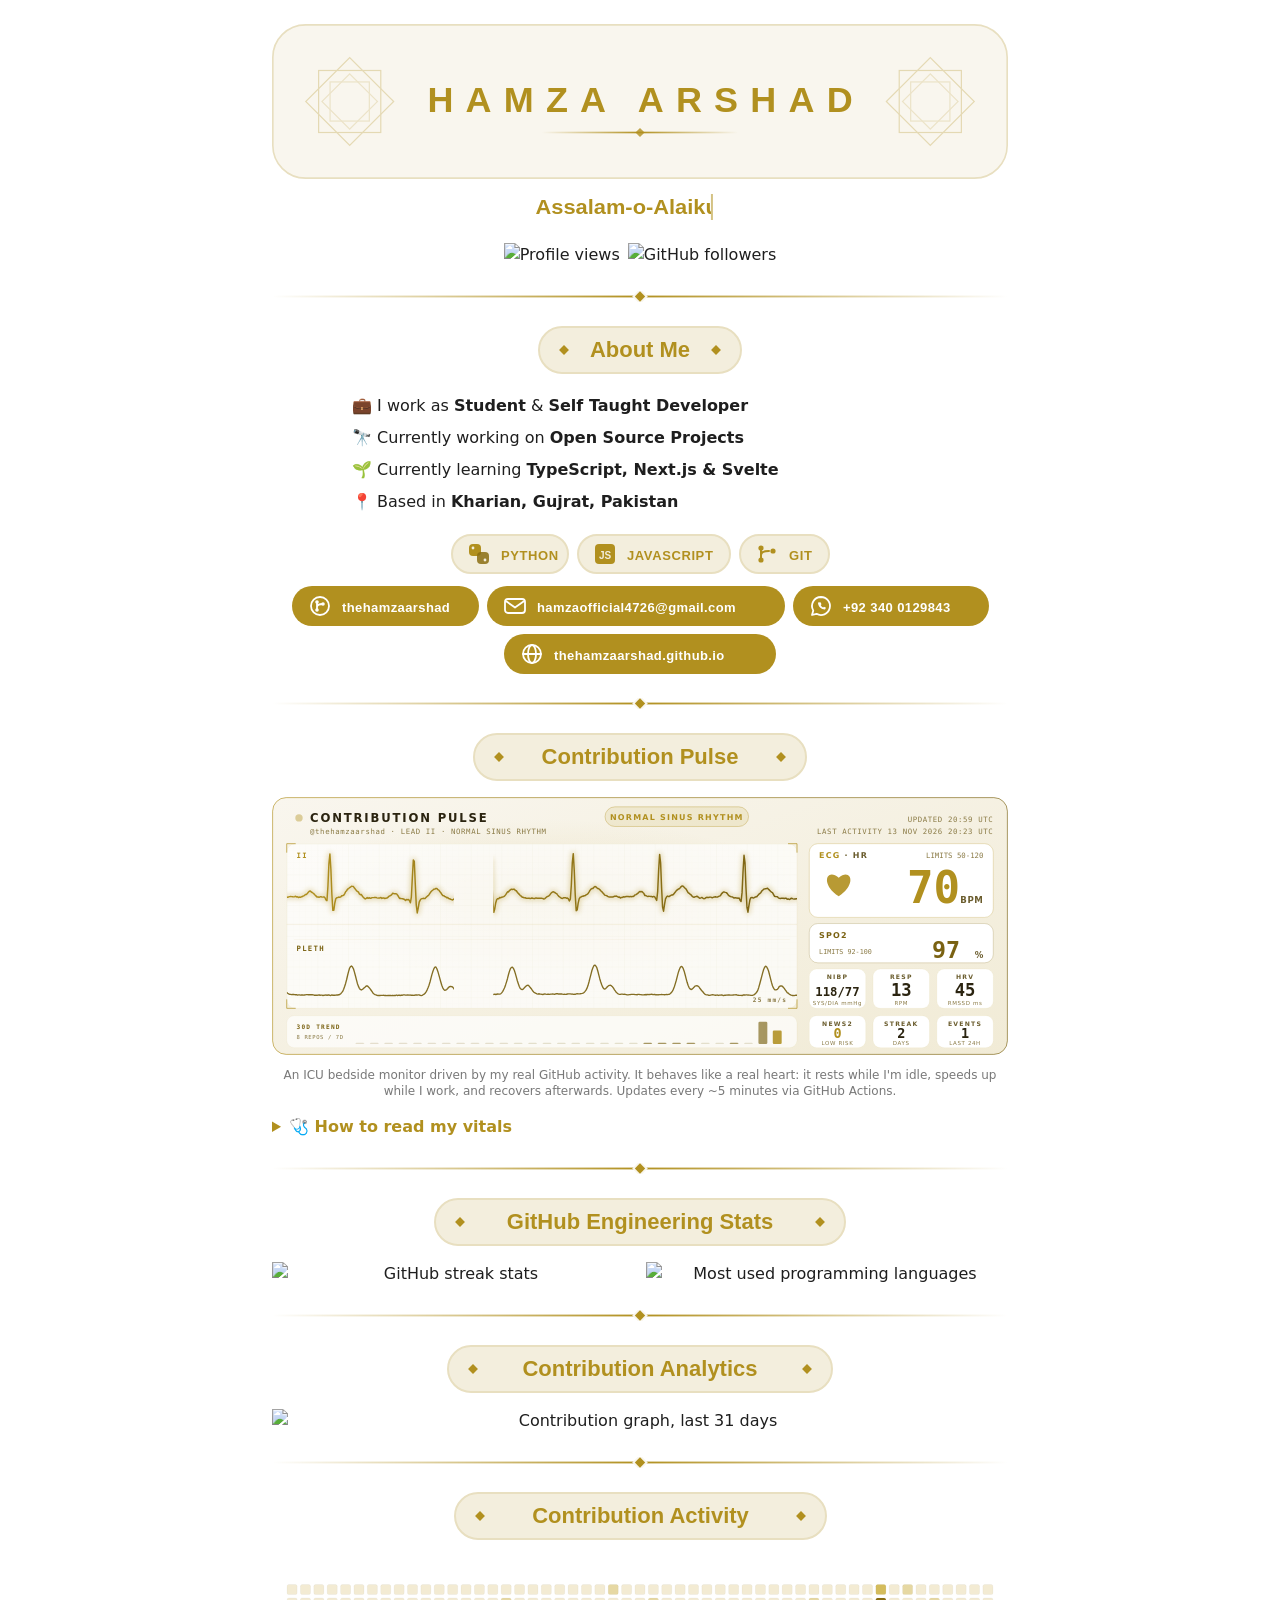
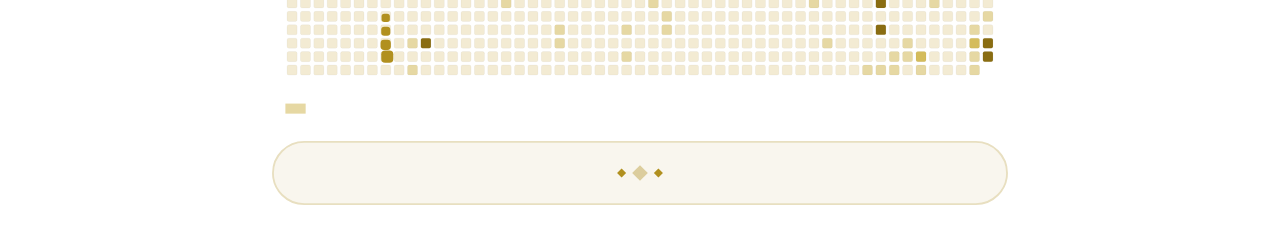
==== index.html @ b92cae3c "deploy: thehamzaarshad/thehamzaarshad@68c81f4a2aaf62ccd350282b19f896a40f020a0a" ====
<!doctype html>
<html lang="en">
  <head>
    <meta charset="utf-8" />
    <meta name="viewport" content="width=device-width, initial-scale=1" />
    <meta name="theme-color" content="#ffffff" media="(prefers-color-scheme: light)" />
    <meta name="theme-color" content="#20161F" media="(prefers-color-scheme: dark)" />
    <title>Hamza Arshad</title>
    <style>
      :root { --theme-bg-rgb: 255 255 255; --theme-card-rgb: 248 244 232; --theme-accent-rgb: 177 144 31; --theme-text-rgb: 30 30 30; color-scheme: light; }
      @media (prefers-color-scheme: dark) {
        :root { --theme-bg-rgb: 32 22 31; --theme-card-rgb: 44 31 43; --theme-accent-rgb: 220 165 76; --theme-text-rgb: 232 222 200; color-scheme: dark; }
      }
    </style>
    <link href="./_app/immutable/entry/start.C8hCH7Db.js" rel="modulepreload">
		<link href="./_app/immutable/chunks/BYtoJmhQ.js" rel="modulepreload">
		<link href="./_app/immutable/chunks/DFSUo05_.js" rel="modulepreload">
		<link href="./_app/immutable/entry/app.B3rfBBWx.js" rel="modulepreload">
		<link href="./_app/immutable/chunks/BySiEMLv.js" rel="modulepreload">
		<link href="./_app/immutable/nodes/0.CDaNolzj.js" rel="modulepreload">
		<link href="./_app/immutable/nodes/2.4aPUHxSR.js" rel="modulepreload">
		<title>Hamza Arshad | Student &amp; Self Taught Developer</title><!-- HEAD_svelte-1uyhy91_START --><meta name="description" content="Assalam-o-Alaikum!"><!-- HEAD_svelte-1uyhy91_END -->
		<link href="./_app/immutable/assets/0.BTKJjkS4.css" rel="stylesheet">
  </head>
  <body data-sveltekit-preload-data="hover">
    <div style="display: contents">   <div class="min-h-screen bg-theme-bg text-theme-text"><div class="mx-auto max-w-3xl px-4 py-6 text-center"><picture><source media="(prefers-color-scheme: dark)" srcset="/assets/banner-dark.svg"> <img src="/assets/banner-light.svg" alt="Hamza Arshad" class="w-full" loading="lazy"></picture> <picture><source media="(prefers-color-scheme: dark)" srcset="/assets/typing-dark.svg"> <img src="/assets/typing-light.svg" alt="Assalam-o-Alaikum!." class="mx-auto mt-2" loading="lazy"></picture> <div class="mt-4 flex flex-wrap items-center justify-center gap-2"><a href="https://github.com/thehamzaarshad"><picture><source media="(prefers-color-scheme: dark)" srcset="https://api.visitorbadge.io/api/visitors?path=thehamzaarshad.github.io&amp;label=PROFILE%20VIEWS&amp;labelColor=%2320161F&amp;countColor=%23DCA54C&amp;style=for-the-badge"> <img src="https://api.visitorbadge.io/api/visitors?path=thehamzaarshad.github.io&amp;label=PROFILE%20VIEWS&amp;labelColor=%23000000&amp;countColor=%23B1901F&amp;style=for-the-badge" alt="Profile views" class="" loading="lazy"></picture></a> <a href="https://github.com/thehamzaarshad?tab=followers"><picture><source media="(prefers-color-scheme: dark)" srcset="https://img.shields.io/github/followers/thehamzaarshad?label=FOLLOWERS&amp;style=for-the-badge&amp;logo=github&amp;color=DCA54C&amp;labelColor=20161F&amp;logoColor=DCA54C"> <img src="https://img.shields.io/github/followers/thehamzaarshad?label=FOLLOWERS&amp;style=for-the-badge&amp;logo=github&amp;color=B1901F&amp;labelColor=000000&amp;logoColor=FFFFFF" alt="GitHub followers" class="" loading="lazy"></picture></a></div> <picture><source media="(prefers-color-scheme: dark)" srcset="/assets/divider-dark.svg"> <img src="/assets/divider-light.svg" alt="" class="my-6 w-full" loading="lazy"></picture> <picture><source media="(prefers-color-scheme: dark)" srcset="/assets/heading-about-me-dark.svg"> <img src="/assets/heading-about-me-light.svg" alt="About Me" class="mx-auto h-12" loading="lazy"></picture> <ul class="mx-auto mt-5 max-w-xl space-y-2 text-left"><li><!-- HTML_TAG_START -->💼 I work as <b>Student</b> & <b>Self Taught Developer</b><!-- HTML_TAG_END --></li><li><!-- HTML_TAG_START -->🔭 Currently working on <b>Open Source Projects</b><!-- HTML_TAG_END --></li><li><!-- HTML_TAG_START -->🌱 Currently learning <b>TypeScript, Next.js & Svelte</b><!-- HTML_TAG_END --></li><li><!-- HTML_TAG_START -->📍 Based in <b>Kharian, Gujrat, Pakistan</b><!-- HTML_TAG_END --></li></ul> <div class="mt-5 flex flex-wrap items-center justify-center gap-2"><picture><source media="(prefers-color-scheme: dark)" srcset="/assets/skill-python-dark.svg"> <img src="/assets/skill-python-light.svg" alt="Python" class="h-10" loading="lazy"></picture> <picture><source media="(prefers-color-scheme: dark)" srcset="/assets/skill-javascript-dark.svg"> <img src="/assets/skill-javascript-light.svg" alt="JavaScript" class="h-10" loading="lazy"></picture> <picture><source media="(prefers-color-scheme: dark)" srcset="/assets/skill-git-dark.svg"> <img src="/assets/skill-git-light.svg" alt="Git" class="h-10" loading="lazy"></picture></div> <div class="mt-3 flex flex-wrap items-center justify-center gap-2"><a href="https://github.com/thehamzaarshad"><picture><source media="(prefers-color-scheme: dark)" srcset="/assets/social-github-dark.svg"> <img src="/assets/social-github-light.svg" alt="Github" class="h-10" loading="lazy"></picture></a> <a href="mailto:hamzaofficial4726@gmail.com"><picture><source media="(prefers-color-scheme: dark)" srcset="/assets/social-email-dark.svg"> <img src="/assets/social-email-light.svg" alt="Email" class="h-10" loading="lazy"></picture></a> <a href="https://wa.me/923400129843"><picture><source media="(prefers-color-scheme: dark)" srcset="/assets/social-whatsapp-dark.svg"> <img src="/assets/social-whatsapp-light.svg" alt="Whatsapp" class="h-10" loading="lazy"></picture></a> <a href="https://thehamzaarshad.github.io"><picture><source media="(prefers-color-scheme: dark)" srcset="/assets/social-website-dark.svg"> <img src="/assets/social-website-light.svg" alt="Website" class="h-10" loading="lazy"></picture></a></div> <picture><source media="(prefers-color-scheme: dark)" srcset="/assets/divider-dark.svg"> <img src="/assets/divider-light.svg" alt="" class="my-6 w-full" loading="lazy"></picture> <picture><source media="(prefers-color-scheme: dark)" srcset="/assets/heading-contribution-pulse-dark.svg"> <img src="/assets/heading-contribution-pulse-light.svg" alt="Contribution Pulse" class="mx-auto h-12" loading="lazy"></picture> <picture><source media="(prefers-color-scheme: dark)" srcset="/assets/ecg-dark.svg"> <img src="/assets/ecg-light.svg" alt="Contribution Pulse - live ICU-style monitor of my GitHub activity" class="mt-4 w-full rounded-xl" loading="lazy"></picture> <p class="mt-3 text-xs text-theme-text/60">An ICU bedside monitor driven by my real GitHub activity. It behaves like a real heart: it rests while I'm idle, speeds up while I work, and recovers afterwards. Updates every ~5 minutes via GitHub Actions.</p> <details class="mt-4 text-left"><summary class="cursor-pointer font-semibold text-theme-accent" data-svelte-h="svelte-82myjq">🩺 How to read my vitals</summary> <ul class="mt-3 space-y-2 text-sm text-theme-text/80"><li><b>HR (BPM):</b> Live effort. Rests at ~70, rises toward ~130 while I work.</li><li><b>SpO2 (%):</b> Oxygen saturation, healthy 97-99%.</li><li><b>NIBP (mmHg):</b> Blood pressure, ~118/76 at rest, systolic up to ~148.</li><li><b>RESP (rpm):</b> Breathing, 14 at rest, up to 24 while working.</li><li><b>HRV (ms):</b> Variability, 35-60 at rest, drops while working.</li><li><b>NEWS2:</b> Overall early-warning score. 5-6 urgent review, 7+ escalate.</li></ul></details> <picture><source media="(prefers-color-scheme: dark)" srcset="/assets/divider-dark.svg"> <img src="/assets/divider-light.svg" alt="" class="my-6 w-full" loading="lazy"></picture> <picture><source media="(prefers-color-scheme: dark)" srcset="/assets/heading-github-engineering-stats-dark.svg"> <img src="/assets/heading-github-engineering-stats-light.svg" alt="GitHub Engineering Stats" class="mx-auto h-12" loading="lazy"></picture> <div class="mt-4 grid items-center gap-3 sm:grid-cols-2"><picture><source media="(prefers-color-scheme: dark)" srcset="https://streak-stats.demolab.com/?user=thehamzaarshad&amp;hide_border=false&amp;border=DCA54C&amp;background=20161F&amp;ring=DCA54C&amp;fire=DCA54C&amp;currStreakNum=DCA54C&amp;sideNums=DCA54C&amp;currStreakLabel=DCA54C&amp;sideLabels=DCA54C&amp;dates=DCA54C&amp;mode=daily&amp;locale=en&amp;disable_animations=true"> <img src="https://streak-stats.demolab.com/?user=thehamzaarshad&amp;hide_border=false&amp;border=B1901F&amp;background=FFFFFF&amp;ring=B1901F&amp;fire=B1901F&amp;currStreakNum=000000&amp;sideNums=000000&amp;currStreakLabel=B1901F&amp;sideLabels=000000&amp;dates=000000&amp;mode=daily&amp;locale=en&amp;disable_animations=true" alt="GitHub streak stats" class="w-full" loading="lazy"></picture> <picture><source media="(prefers-color-scheme: dark)" srcset="https://github-stats-extended.vercel.app/api/top-langs/?username=thehamzaarshad&amp;layout=compact&amp;card_width=420&amp;hide_border=false&amp;border_color=DCA54C&amp;title_color=DCA54C&amp;text_color=DCA54C&amp;bg_color=20161F&amp;custom_title=Technology%20Footprint"> <img src="https://github-stats-extended.vercel.app/api/top-langs/?username=thehamzaarshad&amp;layout=compact&amp;card_width=420&amp;hide_border=false&amp;border_color=B1901F&amp;title_color=B1901F&amp;text_color=000000&amp;bg_color=FFFFFF&amp;custom_title=Technology%20Footprint" alt="Most used programming languages" class="w-full" loading="lazy"></picture></div> <picture><source media="(prefers-color-scheme: dark)" srcset="/assets/divider-dark.svg"> <img src="/assets/divider-light.svg" alt="" class="my-6 w-full" loading="lazy"></picture> <picture><source media="(prefers-color-scheme: dark)" srcset="/assets/heading-contribution-analytics-dark.svg"> <img src="/assets/heading-contribution-analytics-light.svg" alt="Contribution Analytics" class="mx-auto h-12" loading="lazy"></picture> <picture><source media="(prefers-color-scheme: dark)" srcset="https://fabianocouto-activity-graph.vercel.app/graph/?username=thehamzaarshad&amp;hide_border=true&amp;bg_color=20161F&amp;color=DCA54C&amp;line=DCA54C&amp;point=DCA54C&amp;area=true&amp;area_color=DCA54C"> <img src="https://fabianocouto-activity-graph.vercel.app/graph/?username=thehamzaarshad&amp;hide_border=true&amp;bg_color=FFFFFF&amp;color=000000&amp;line=B1901F&amp;point=B1901F&amp;area=true&amp;area_color=B1901F" alt="Contribution graph, last 31 days" class="mt-4 w-full" loading="lazy"></picture> <picture><source media="(prefers-color-scheme: dark)" srcset="/assets/divider-dark.svg"> <img src="/assets/divider-light.svg" alt="" class="my-6 w-full" loading="lazy"></picture> <picture><source media="(prefers-color-scheme: dark)" srcset="/assets/heading-contribution-activity-dark.svg"> <img src="/assets/heading-contribution-activity-light.svg" alt="Contribution Activity" class="mx-auto h-12" loading="lazy"></picture> <picture><source media="(prefers-color-scheme: dark)" srcset="/assets/snake-dark.svg"> <img src="/assets/snake-light.svg" alt="Animated snake eating my GitHub contribution grid" class="mt-4 w-full" loading="lazy"></picture> <picture><source media="(prefers-color-scheme: dark)" srcset="/assets/footer-dark.svg"> <img src="/assets/footer-light.svg" alt="" class="mt-6 w-full" loading="lazy"></picture></div></div> 
			
			<script>
				{
					__sveltekit_9kfuye = {
						base: new URL(".", location).pathname.slice(0, -1)
					};

					const element = document.currentScript.parentElement;

					Promise.all([
						import("./_app/immutable/entry/start.C8hCH7Db.js"),
						import("./_app/immutable/entry/app.B3rfBBWx.js")
					]).then(([kit, app]) => {
						kit.start(app, element, {
							node_ids: [0, 2],
							data: [null,null],
							form: null,
							error: null
						});
					});
				}
			</script>
		</div>
  </body>
</html>
---- _app/immutable/assets/0.BTKJjkS4.css ----
*,:before,:after{--tw-border-spacing-x: 0;--tw-border-spacing-y: 0;--tw-translate-x: 0;--tw-translate-y: 0;--tw-rotate: 0;--tw-skew-x: 0;--tw-skew-y: 0;--tw-scale-x: 1;--tw-scale-y: 1;--tw-pan-x: ;--tw-pan-y: ;--tw-pinch-zoom: ;--tw-scroll-snap-strictness: proximity;--tw-gradient-from-position: ;--tw-gradient-via-position: ;--tw-gradient-to-position: ;--tw-ordinal: ;--tw-slashed-zero: ;--tw-numeric-figure: ;--tw-numeric-spacing: ;--tw-numeric-fraction: ;--tw-ring-inset: ;--tw-ring-offset-width: 0px;--tw-ring-offset-color: #fff;--tw-ring-color: rgb(63 131 248 / .5);--tw-ring-offset-shadow: 0 0 #0000;--tw-ring-shadow: 0 0 #0000;--tw-shadow: 0 0 #0000;--tw-shadow-colored: 0 0 #0000;--tw-blur: ;--tw-brightness: ;--tw-contrast: ;--tw-grayscale: ;--tw-hue-rotate: ;--tw-invert: ;--tw-saturate: ;--tw-sepia: ;--tw-drop-shadow: ;--tw-backdrop-blur: ;--tw-backdrop-brightness: ;--tw-backdrop-contrast: ;--tw-backdrop-grayscale: ;--tw-backdrop-hue-rotate: ;--tw-backdrop-invert: ;--tw-backdrop-opacity: ;--tw-backdrop-saturate: ;--tw-backdrop-sepia: ;--tw-contain-size: ;--tw-contain-layout: ;--tw-contain-paint: ;--tw-contain-style: }::backdrop{--tw-border-spacing-x: 0;--tw-border-spacing-y: 0;--tw-translate-x: 0;--tw-translate-y: 0;--tw-rotate: 0;--tw-skew-x: 0;--tw-skew-y: 0;--tw-scale-x: 1;--tw-scale-y: 1;--tw-pan-x: ;--tw-pan-y: ;--tw-pinch-zoom: ;--tw-scroll-snap-strictness: proximity;--tw-gradient-from-position: ;--tw-gradient-via-position: ;--tw-gradient-to-position: ;--tw-ordinal: ;--tw-slashed-zero: ;--tw-numeric-figure: ;--tw-numeric-spacing: ;--tw-numeric-fraction: ;--tw-ring-inset: ;--tw-ring-offset-width: 0px;--tw-ring-offset-color: #fff;--tw-ring-color: rgb(63 131 248 / .5);--tw-ring-offset-shadow: 0 0 #0000;--tw-ring-shadow: 0 0 #0000;--tw-shadow: 0 0 #0000;--tw-shadow-colored: 0 0 #0000;--tw-blur: ;--tw-brightness: ;--tw-contrast: ;--tw-grayscale: ;--tw-hue-rotate: ;--tw-invert: ;--tw-saturate: ;--tw-sepia: ;--tw-drop-shadow: ;--tw-backdrop-blur: ;--tw-backdrop-brightness: ;--tw-backdrop-contrast: ;--tw-backdrop-grayscale: ;--tw-backdrop-hue-rotate: ;--tw-backdrop-invert: ;--tw-backdrop-opacity: ;--tw-backdrop-saturate: ;--tw-backdrop-sepia: ;--tw-contain-size: ;--tw-contain-layout: ;--tw-contain-paint: ;--tw-contain-style: }*,:before,:after{box-sizing:border-box;border-width:0;border-style:solid;border-color:#e5e7eb}:before,:after{--tw-content: ""}html,:host{line-height:1.5;-webkit-text-size-adjust:100%;-moz-tab-size:4;-o-tab-size:4;tab-size:4;font-family:ui-sans-serif,system-ui,sans-serif,"Apple Color Emoji","Segoe UI Emoji",Segoe UI Symbol,"Noto Color Emoji";font-feature-settings:normal;font-variation-settings:normal;-webkit-tap-highlight-color:transparent}body{margin:0;line-height:inherit}hr{height:0;color:inherit;border-top-width:1px}abbr:where([title]){-webkit-text-decoration:underline dotted;text-decoration:underline dotted}h1,h2,h3,h4,h5,h6{font-size:inherit;font-weight:inherit}a{color:inherit;text-decoration:inherit}b,strong{font-weight:bolder}code,kbd,samp,pre{font-family:ui-monospace,SFMono-Regular,Menlo,Monaco,Consolas,Liberation Mono,Courier New,monospace;font-feature-settings:normal;font-variation-settings:normal;font-size:1em}small{font-size:80%}sub,sup{font-size:75%;line-height:0;position:relative;vertical-align:baseline}sub{bottom:-.25em}sup{top:-.5em}table{text-indent:0;border-color:inherit;border-collapse:collapse}button,input,optgroup,select,textarea{font-family:inherit;font-feature-settings:inherit;font-variation-settings:inherit;font-size:100%;font-weight:inherit;line-height:inherit;letter-spacing:inherit;color:inherit;margin:0;padding:0}button,select{text-transform:none}button,input:where([type=button]),input:where([type=reset]),input:where([type=submit]){-webkit-appearance:button;background-color:transparent;background-image:none}:-moz-focusring{outline:auto}:-moz-ui-invalid{box-shadow:none}progress{vertical-align:baseline}::-webkit-inner-spin-button,::-webkit-outer-spin-button{height:auto}[type=search]{-webkit-appearance:textfield;outline-offset:-2px}::-webkit-search-decoration{-webkit-appearance:none}::-webkit-file-upload-button{-webkit-appearance:button;font:inherit}summary{display:list-item}blockquote,dl,dd,h1,h2,h3,h4,h5,h6,hr,figure,p,pre{margin:0}fieldset{margin:0;padding:0}legend{padding:0}ol,ul,menu{list-style:none;margin:0;padding:0}dialog{padding:0}textarea{resize:vertical}input::-moz-placeholder,textarea::-moz-placeholder{opacity:1;color:#9ca3af}input::placeholder,textarea::placeholder{opacity:1;color:#9ca3af}button,[role=button]{cursor:pointer}:disabled{cursor:default}img,svg,video,canvas,audio,iframe,embed,object{display:block;vertical-align:middle}img,video{max-width:100%;height:auto}[hidden]:where(:not([hidden=until-found])){display:none}[data-tooltip-style^=light]+.tooltip>.tooltip-arrow:before{border-style:solid;border-color:#e5e7eb}[data-tooltip-style^=light]+.tooltip[data-popper-placement^=top]>.tooltip-arrow:before{border-bottom-width:1px;border-right-width:1px}[data-tooltip-style^=light]+.tooltip[data-popper-placement^=right]>.tooltip-arrow:before{border-bottom-width:1px;border-left-width:1px}[data-tooltip-style^=light]+.tooltip[data-popper-placement^=bottom]>.tooltip-arrow:before{border-top-width:1px;border-left-width:1px}[data-tooltip-style^=light]+.tooltip[data-popper-placement^=left]>.tooltip-arrow:before{border-top-width:1px;border-right-width:1px}.tooltip[data-popper-placement^=top]>.tooltip-arrow{bottom:-4px}.tooltip[data-popper-placement^=bottom]>.tooltip-arrow{top:-4px}.tooltip[data-popper-placement^=left]>.tooltip-arrow{right:-4px}.tooltip[data-popper-placement^=right]>.tooltip-arrow{left:-4px}.tooltip.invisible>.tooltip-arrow:before{visibility:hidden}[data-popper-arrow],[data-popper-arrow]:before{position:absolute;width:8px;height:8px;background:inherit}[data-popper-arrow]{visibility:hidden}[data-popper-arrow]:before{content:"";visibility:visible;transform:rotate(45deg)}[data-popper-arrow]:after{content:"";visibility:visible;transform:rotate(45deg);position:absolute;width:9px;height:9px;background:inherit}[role=tooltip]>[data-popper-arrow]:before{border-style:solid;border-color:#e5e7eb}.dark [role=tooltip]>[data-popper-arrow]:before{border-style:solid;border-color:#4b5563}[role=tooltip]>[data-popper-arrow]:after{border-style:solid;border-color:#e5e7eb}.dark [role=tooltip]>[data-popper-arrow]:after{border-style:solid;border-color:#4b5563}[data-popover][role=tooltip][data-popper-placement^=top]>[data-popper-arrow]:before{border-bottom-width:1px;border-right-width:1px}[data-popover][role=tooltip][data-popper-placement^=top]>[data-popper-arrow]:after{border-bottom-width:1px;border-right-width:1px}[data-popover][role=tooltip][data-popper-placement^=right]>[data-popper-arrow]:before{border-bottom-width:1px;border-left-width:1px}[data-popover][role=tooltip][data-popper-placement^=right]>[data-popper-arrow]:after{border-bottom-width:1px;border-left-width:1px}[data-popover][role=tooltip][data-popper-placement^=bottom]>[data-popper-arrow]:before{border-top-width:1px;border-left-width:1px}[data-popover][role=tooltip][data-popper-placement^=bottom]>[data-popper-arrow]:after{border-top-width:1px;border-left-width:1px}[data-popover][role=tooltip][data-popper-placement^=left]>[data-popper-arrow]:before{border-top-width:1px;border-right-width:1px}[data-popover][role=tooltip][data-popper-placement^=left]>[data-popper-arrow]:after{border-top-width:1px;border-right-width:1px}[data-popover][role=tooltip][data-popper-placement^=top]>[data-popper-arrow]{bottom:-5px}[data-popover][role=tooltip][data-popper-placement^=bottom]>[data-popper-arrow]{top:-5px}[data-popover][role=tooltip][data-popper-placement^=left]>[data-popper-arrow]{right:-5px}[data-popover][role=tooltip][data-popper-placement^=right]>[data-popper-arrow]{left:-5px}[type=text],[type=email],[type=url],[type=password],[type=number],[type=date],[type=datetime-local],[type=month],[type=search],[type=tel],[type=time],[type=week],[multiple],textarea,select{-webkit-appearance:none;-moz-appearance:none;appearance:none;background-color:#fff;border-color:#6b7280;border-width:1px;border-radius:0;padding:.5rem .75rem;font-size:1rem;line-height:1.5rem;--tw-shadow: 0 0 #0000}[type=text]:focus,[type=email]:focus,[type=url]:focus,[type=password]:focus,[type=number]:focus,[type=date]:focus,[type=datetime-local]:focus,[type=month]:focus,[type=search]:focus,[type=tel]:focus,[type=time]:focus,[type=week]:focus,[multiple]:focus,textarea:focus,select:focus{outline:2px solid transparent;outline-offset:2px;--tw-ring-inset: var(--tw-empty, );--tw-ring-offset-width: 0px;--tw-ring-offset-color: #fff;--tw-ring-color: #1C64F2;--tw-ring-offset-shadow: var(--tw-ring-inset) 0 0 0 var(--tw-ring-offset-width) var(--tw-ring-offset-color);--tw-ring-shadow: var(--tw-ring-inset) 0 0 0 calc(1px + var(--tw-ring-offset-width)) var(--tw-ring-color);box-shadow:var(--tw-ring-offset-shadow),var(--tw-ring-shadow),var(--tw-shadow);border-color:#1c64f2}input::-moz-placeholder,textarea::-moz-placeholder{color:#6b7280;opacity:1}input::placeholder,textarea::placeholder{color:#6b7280;opacity:1}::-webkit-datetime-edit-fields-wrapper{padding:0}input[type=time]::-webkit-calendar-picker-indicator{background:none}select:not([size]){background-image:url("data:image/svg+xml,%3csvg aria-hidden='true' xmlns='http://www.w3.org/2000/svg' fill='none' viewBox='0 0 10 6'%3e %3cpath stroke='%236B7280' stroke-linecap='round' stroke-linejoin='round' stroke-width='2' d='m1 1 4 4 4-4'/%3e %3c/svg%3e");background-position:right .75rem center;background-repeat:no-repeat;background-size:.75em .75em;padding-right:2.5rem;-webkit-print-color-adjust:exact;print-color-adjust:exact}:is([dir=rtl]) select:not([size]){background-position:left .75rem center;padding-right:.75rem;padding-left:0}[multiple]{background-image:initial;background-position:initial;background-repeat:unset;background-size:initial;padding-right:.75rem;-webkit-print-color-adjust:unset;print-color-adjust:unset}[type=checkbox],[type=radio]{-webkit-appearance:none;-moz-appearance:none;appearance:none;padding:0;-webkit-print-color-adjust:exact;print-color-adjust:exact;display:inline-block;vertical-align:middle;background-origin:border-box;-webkit-user-select:none;-moz-user-select:none;user-select:none;flex-shrink:0;height:1rem;width:1rem;color:#1c64f2;background-color:#fff;border-color:#6b7280;border-width:1px;--tw-shadow: 0 0 #0000}[type=checkbox]{border-radius:0}[type=radio]{border-radius:100%}[type=checkbox]:focus,[type=radio]:focus{outline:2px solid transparent;outline-offset:2px;--tw-ring-inset: var(--tw-empty, );--tw-ring-offset-width: 2px;--tw-ring-offset-color: #fff;--tw-ring-color: #1C64F2;--tw-ring-offset-shadow: var(--tw-ring-inset) 0 0 0 var(--tw-ring-offset-width) var(--tw-ring-offset-color);--tw-ring-shadow: var(--tw-ring-inset) 0 0 0 calc(2px + var(--tw-ring-offset-width)) var(--tw-ring-color);box-shadow:var(--tw-ring-offset-shadow),var(--tw-ring-shadow),var(--tw-shadow)}[type=checkbox]:checked,[type=radio]:checked,.dark [type=checkbox]:checked,.dark [type=radio]:checked{border-color:transparent;background-color:currentColor;background-size:.55em .55em;background-position:center;background-repeat:no-repeat}[type=checkbox]:checked{background-image:url("data:image/svg+xml,%3csvg aria-hidden='true' xmlns='http://www.w3.org/2000/svg' fill='none' viewBox='0 0 16 12'%3e %3cpath stroke='white' stroke-linecap='round' stroke-linejoin='round' stroke-width='3' d='M1 5.917 5.724 10.5 15 1.5'/%3e %3c/svg%3e");background-repeat:no-repeat;background-size:.55em .55em;-webkit-print-color-adjust:exact;print-color-adjust:exact}[type=radio]:checked{background-image:url("data:image/svg+xml,%3csvg viewBox='0 0 16 16' fill='white' xmlns='http://www.w3.org/2000/svg'%3e%3ccircle cx='8' cy='8' r='3'/%3e%3c/svg%3e");background-size:1em 1em}.dark [type=radio]:checked{background-image:url("data:image/svg+xml,%3csvg viewBox='0 0 16 16' fill='white' xmlns='http://www.w3.org/2000/svg'%3e%3ccircle cx='8' cy='8' r='3'/%3e%3c/svg%3e");background-size:1em 1em}[type=checkbox]:indeterminate{background-image:url("data:image/svg+xml,%3csvg aria-hidden='true' xmlns='http://www.w3.org/2000/svg' fill='none' viewBox='0 0 16 12'%3e %3cpath stroke='white' stroke-linecap='round' stroke-linejoin='round' stroke-width='3' d='M0.5 6h14'/%3e %3c/svg%3e");background-color:currentColor;border-color:transparent;background-position:center;background-repeat:no-repeat;background-size:.55em .55em;-webkit-print-color-adjust:exact;print-color-adjust:exact}[type=checkbox]:indeterminate:hover,[type=checkbox]:indeterminate:focus{border-color:transparent;background-color:currentColor}[type=file]{background:unset;border-color:inherit;border-width:0;border-radius:0;padding:0;font-size:unset;line-height:inherit}[type=file]:focus{outline:1px auto inherit}input[type=file]::file-selector-button{color:#fff;background:#1f2937;border:0;font-weight:500;font-size:.875rem;cursor:pointer;padding:.625rem 1rem .625rem 2rem;margin-inline-start:-1rem;margin-inline-end:1rem}input[type=file]::file-selector-button:hover{background:#374151}:is([dir=rtl]) input[type=file]::file-selector-button{padding-right:2rem;padding-left:1rem}.dark input[type=file]::file-selector-button{color:#fff;background:#4b5563}.dark input[type=file]::file-selector-button:hover{background:#6b7280}input[type=range]::-webkit-slider-thumb{height:1.25rem;width:1.25rem;background:#1c64f2;border-radius:9999px;border:0;appearance:none;-moz-appearance:none;-webkit-appearance:none;cursor:pointer}input[type=range]:disabled::-webkit-slider-thumb{background:#9ca3af}.dark input[type=range]:disabled::-webkit-slider-thumb{background:#6b7280}input[type=range]:focus::-webkit-slider-thumb{outline:2px solid transparent;outline-offset:2px;--tw-ring-offset-shadow: var(--tw-ring-inset) 0 0 0 var(--tw-ring-offset-width) var(--tw-ring-offset-color);--tw-ring-shadow: var(--tw-ring-inset) 0 0 0 calc(4px + var(--tw-ring-offset-width)) var(--tw-ring-color);box-shadow:var(--tw-ring-offset-shadow),var(--tw-ring-shadow),var(--tw-shadow, 0 0 #0000);--tw-ring-opacity: 1px;--tw-ring-color: rgb(164 202 254 / var(--tw-ring-opacity))}input[type=range]::-moz-range-thumb{height:1.25rem;width:1.25rem;background:#1c64f2;border-radius:9999px;border:0;appearance:none;-moz-appearance:none;-webkit-appearance:none;cursor:pointer}input[type=range]:disabled::-moz-range-thumb{background:#9ca3af}.dark input[type=range]:disabled::-moz-range-thumb{background:#6b7280}input[type=range]::-moz-range-progress{background:#3f83f8}input[type=range]::-ms-fill-lower{background:#3f83f8}input[type=range].range-sm::-webkit-slider-thumb{height:1rem;width:1rem}input[type=range].range-lg::-webkit-slider-thumb{height:1.5rem;width:1.5rem}input[type=range].range-sm::-moz-range-thumb{height:1rem;width:1rem}input[type=range].range-lg::-moz-range-thumb{height:1.5rem;width:1.5rem}.container{width:100%}@media (min-width: 640px){.container{max-width:640px}}@media (min-width: 768px){.container{max-width:768px}}@media (min-width: 1024px){.container{max-width:1024px}}@media (min-width: 1280px){.container{max-width:1280px}}@media (min-width: 1536px){.container{max-width:1536px}}.sr-only{position:absolute;width:1px;height:1px;padding:0;margin:-1px;overflow:hidden;clip:rect(0,0,0,0);white-space:nowrap;border-width:0}.pointer-events-none{pointer-events:none}.static{position:static}.fixed{position:fixed}.absolute{position:absolute}.relative{position:relative}.sticky{position:sticky}.-inset-1{top:-.25rem;right:-.25rem;bottom:-.25rem;left:-.25rem}.inset-0{top:0;right:0;bottom:0;left:0}.inset-x-0{left:0;right:0}.inset-y-0{top:0;bottom:0}.-left-\[17px\]{left:-17px}.-right-\[16px\]{right:-16px}.-right-\[17px\]{right:-17px}.-start-1\.5{inset-inline-start:-.375rem}.-start-14{inset-inline-start:-3.5rem}.-start-3{inset-inline-start:-.75rem}.bottom-0{bottom:0}.bottom-4{bottom:1rem}.bottom-5{bottom:1.25rem}.bottom-6{bottom:1.5rem}.end-0{inset-inline-end:0px}.end-2\.5{inset-inline-end:.625rem}.end-5{inset-inline-end:1.25rem}.end-6{inset-inline-end:1.5rem}.left-1\/2{left:50%}.start-0{inset-inline-start:0px}.start-1{inset-inline-start:.25rem}.start-1\/2{inset-inline-start:50%}.start-2\.5{inset-inline-start:.625rem}.start-5{inset-inline-start:1.25rem}.top-0{top:0}.top-1{top:.25rem}.top-1\/2{top:50%}.top-2{top:.5rem}.top-3{top:.75rem}.top-4{top:1rem}.top-5{top:1.25rem}.top-6{top:1.5rem}.top-\[124px\]{top:124px}.top-\[142px\]{top:142px}.top-\[178px\]{top:178px}.top-\[40px\]{top:40px}.top-\[72px\]{top:72px}.top-\[88px\]{top:88px}.top-\[calc\(100\%\+1rem\)\]{top:calc(100% + 1rem)}.-z-10{z-index:-10}.z-0{z-index:0}.z-10{z-index:10}.z-30{z-index:30}.z-40{z-index:40}.z-50{z-index:50}.col-span-2{grid-column:span 2 / span 2}.m-0\.5{margin:.125rem}.-mx-1\.5{margin-left:-.375rem;margin-right:-.375rem}.-my-1\.5{margin-top:-.375rem;margin-bottom:-.375rem}.mx-2{margin-left:.5rem;margin-right:.5rem}.mx-4{margin-left:1rem;margin-right:1rem}.mx-auto{margin-left:auto;margin-right:auto}.my-1{margin-top:.25rem;margin-bottom:.25rem}.my-2{margin-top:.5rem;margin-bottom:.5rem}.my-6{margin-top:1.5rem;margin-bottom:1.5rem}.my-8{margin-top:2rem;margin-bottom:2rem}.-mb-px{margin-bottom:-1px}.-me-1\.5{margin-inline-end:-.375rem}.-ms-4{margin-inline-start:-1rem}.-mt-px{margin-top:-1px}.mb-1{margin-bottom:.25rem}.mb-10{margin-bottom:2.5rem}.mb-2{margin-bottom:.5rem}.mb-2\.5{margin-bottom:.625rem}.mb-3{margin-bottom:.75rem}.mb-4{margin-bottom:1rem}.mb-5{margin-bottom:1.25rem}.mb-6{margin-bottom:1.5rem}.mb-px{margin-bottom:1px}.me-1{margin-inline-end:.25rem}.me-2{margin-inline-end:.5rem}.me-3{margin-inline-end:.75rem}.me-4{margin-inline-end:1rem}.ms-1{margin-inline-start:.25rem}.ms-1\.5{margin-inline-start:.375rem}.ms-2{margin-inline-start:.5rem}.ms-3{margin-inline-start:.75rem}.ms-4{margin-inline-start:1rem}.ms-6{margin-inline-start:1.5rem}.ms-auto{margin-inline-start:auto}.mt-1{margin-top:.25rem}.mt-1\.5{margin-top:.375rem}.mt-2{margin-top:.5rem}.mt-3{margin-top:.75rem}.mt-4{margin-top:1rem}.mt-5{margin-top:1.25rem}.mt-6{margin-top:1.5rem}.block{display:block}.inline-block{display:inline-block}.inline{display:inline}.flex{display:flex}.inline-flex{display:inline-flex}.table{display:table}.grid{display:grid}.contents{display:contents}.\!hidden{display:none!important}.hidden{display:none}.h-1{height:.25rem}.h-10{height:2.5rem}.h-12{height:3rem}.h-14{height:3.5rem}.h-16{height:4rem}.h-2{height:.5rem}.h-2\.5{height:.625rem}.h-20{height:5rem}.h-24{height:6rem}.h-3{height:.75rem}.h-3\.5{height:.875rem}.h-36{height:9rem}.h-4{height:1rem}.h-48{height:12rem}.h-5{height:1.25rem}.h-56{height:14rem}.h-6{height:1.5rem}.h-64{height:16rem}.h-7{height:1.75rem}.h-72{height:18rem}.h-8{height:2rem}.h-80{height:20rem}.h-9{height:2.25rem}.h-96{height:24rem}.h-\[10px\]{height:10px}.h-\[140px\]{height:140px}.h-\[156px\]{height:156px}.h-\[172px\]{height:172px}.h-\[17px\]{height:17px}.h-\[18px\]{height:18px}.h-\[193px\]{height:193px}.h-\[213px\]{height:213px}.h-\[24px\]{height:24px}.h-\[32px\]{height:32px}.h-\[41px\]{height:41px}.h-\[426px\]{height:426px}.h-\[454px\]{height:454px}.h-\[46px\]{height:46px}.h-\[52px\]{height:52px}.h-\[55px\]{height:55px}.h-\[572px\]{height:572px}.h-\[5px\]{height:5px}.h-\[600px\]{height:600px}.h-\[63px\]{height:63px}.h-\[64px\]{height:64px}.h-auto{height:auto}.h-full{height:100%}.h-modal{height:calc(100% - 2rem)}.h-px{height:1px}.max-h-64{max-height:16rem}.max-h-full{max-height:100%}.min-h-\[2\.4rem\]{min-height:2.4rem}.min-h-\[2\.7rem\]{min-height:2.7rem}.min-h-\[3\.2rem\]{min-height:3.2rem}.min-h-screen{min-height:100vh}.\!w-full{width:100%!important}.w-1{width:.25rem}.w-1\/2{width:50%}.w-10{width:2.5rem}.w-10\/12{width:83.333333%}.w-11{width:2.75rem}.w-11\/12{width:91.666667%}.w-12{width:3rem}.w-14{width:3.5rem}.w-2{width:.5rem}.w-2\.5{width:.625rem}.w-2\/4{width:50%}.w-20{width:5rem}.w-24{width:6rem}.w-3{width:.75rem}.w-3\.5{width:.875rem}.w-32{width:8rem}.w-36{width:9rem}.w-4{width:1rem}.w-48{width:12rem}.w-5{width:1.25rem}.w-6{width:1.5rem}.w-64{width:16rem}.w-8{width:2rem}.w-8\/12{width:66.666667%}.w-80{width:20rem}.w-9{width:2.25rem}.w-9\/12{width:75%}.w-\[10px\]{width:10px}.w-\[148px\]{width:148px}.w-\[188px\]{width:188px}.w-\[1px\]{width:1px}.w-\[208px\]{width:208px}.w-\[272px\]{width:272px}.w-\[300px\]{width:300px}.w-\[3px\]{width:3px}.w-\[52px\]{width:52px}.w-\[56px\]{width:56px}.w-\[6px\]{width:6px}.w-\[calc\(100\%-2rem\)\]{width:calc(100% - 2rem)}.w-full{width:100%}.min-w-full{min-width:100%}.max-w-2xl{max-width:42rem}.max-w-3xl{max-width:48rem}.max-w-4xl{max-width:56rem}.max-w-60{max-width:15rem}.max-w-7xl{max-width:80rem}.max-w-\[133px\]{max-width:133px}.max-w-\[301px\]{max-width:301px}.max-w-\[341px\]{max-width:341px}.max-w-\[351px\]{max-width:351px}.max-w-\[540px\]{max-width:540px}.max-w-\[640px\]{max-width:640px}.max-w-\[83px\]{max-width:83px}.max-w-full{max-width:100%}.max-w-lg{max-width:32rem}.max-w-md{max-width:28rem}.max-w-screen-md{max-width:768px}.max-w-screen-xl{max-width:1280px}.max-w-sm{max-width:24rem}.max-w-xl{max-width:36rem}.max-w-xs{max-width:20rem}.flex-1{flex:1 1 0%}.flex-shrink-0,.shrink-0{flex-shrink:0}.origin-left{transform-origin:left}.-translate-x-1\/2{--tw-translate-x: -50%;transform:translate(var(--tw-translate-x),var(--tw-translate-y)) rotate(var(--tw-rotate)) skew(var(--tw-skew-x)) skewY(var(--tw-skew-y)) scaleX(var(--tw-scale-x)) scaleY(var(--tw-scale-y))}.-translate-x-1\/3{--tw-translate-x: -33.333333%;transform:translate(var(--tw-translate-x),var(--tw-translate-y)) rotate(var(--tw-rotate)) skew(var(--tw-skew-x)) skewY(var(--tw-skew-y)) scaleX(var(--tw-scale-x)) scaleY(var(--tw-scale-y))}.-translate-y-1\/2{--tw-translate-y: -50%;transform:translate(var(--tw-translate-x),var(--tw-translate-y)) rotate(var(--tw-rotate)) skew(var(--tw-skew-x)) skewY(var(--tw-skew-y)) scaleX(var(--tw-scale-x)) scaleY(var(--tw-scale-y))}.-translate-y-1\/3{--tw-translate-y: -33.333333%;transform:translate(var(--tw-translate-x),var(--tw-translate-y)) rotate(var(--tw-rotate)) skew(var(--tw-skew-x)) skewY(var(--tw-skew-y)) scaleX(var(--tw-scale-x)) scaleY(var(--tw-scale-y))}.-translate-y-4{--tw-translate-y: -1rem;transform:translate(var(--tw-translate-x),var(--tw-translate-y)) rotate(var(--tw-rotate)) skew(var(--tw-skew-x)) skewY(var(--tw-skew-y)) scaleX(var(--tw-scale-x)) scaleY(var(--tw-scale-y))}.-translate-y-6{--tw-translate-y: -1.5rem;transform:translate(var(--tw-translate-x),var(--tw-translate-y)) rotate(var(--tw-rotate)) skew(var(--tw-skew-x)) skewY(var(--tw-skew-y)) scaleX(var(--tw-scale-x)) scaleY(var(--tw-scale-y))}.translate-x-1\/3{--tw-translate-x: 33.333333%;transform:translate(var(--tw-translate-x),var(--tw-translate-y)) rotate(var(--tw-rotate)) skew(var(--tw-skew-x)) skewY(var(--tw-skew-y)) scaleX(var(--tw-scale-x)) scaleY(var(--tw-scale-y))}.translate-y-1\/3{--tw-translate-y: 33.333333%;transform:translate(var(--tw-translate-x),var(--tw-translate-y)) rotate(var(--tw-rotate)) skew(var(--tw-skew-x)) skewY(var(--tw-skew-y)) scaleX(var(--tw-scale-x)) scaleY(var(--tw-scale-y))}.rotate-45{--tw-rotate: 45deg;transform:translate(var(--tw-translate-x),var(--tw-translate-y)) rotate(var(--tw-rotate)) skew(var(--tw-skew-x)) skewY(var(--tw-skew-y)) scaleX(var(--tw-scale-x)) scaleY(var(--tw-scale-y))}.scale-75{--tw-scale-x: .75;--tw-scale-y: .75;transform:translate(var(--tw-translate-x),var(--tw-translate-y)) rotate(var(--tw-rotate)) skew(var(--tw-skew-x)) skewY(var(--tw-skew-y)) scaleX(var(--tw-scale-x)) scaleY(var(--tw-scale-y))}.transform{transform:translate(var(--tw-translate-x),var(--tw-translate-y)) rotate(var(--tw-rotate)) skew(var(--tw-skew-x)) skewY(var(--tw-skew-y)) scaleX(var(--tw-scale-x)) scaleY(var(--tw-scale-y))}@keyframes pulse{50%{opacity:.5}}.animate-pulse{animation:pulse 2s cubic-bezier(.4,0,.6,1) infinite}@keyframes spin{to{transform:rotate(360deg)}}.animate-spin{animation:spin 1s linear infinite}.cursor-not-allowed{cursor:not-allowed}.cursor-pointer{cursor:pointer}.list-inside{list-style-position:inside}.list-outside{list-style-position:outside}.list-decimal{list-style-type:decimal}.list-disc{list-style-type:disc}.list-none{list-style-type:none}.appearance-none{-webkit-appearance:none;-moz-appearance:none;appearance:none}.grid-flow-row{grid-auto-flow:row}.grid-cols-1{grid-template-columns:repeat(1,minmax(0,1fr))}.grid-cols-2{grid-template-columns:repeat(2,minmax(0,1fr))}.grid-cols-3{grid-template-columns:repeat(3,minmax(0,1fr))}.grid-cols-4{grid-template-columns:repeat(4,minmax(0,1fr))}.grid-cols-7{grid-template-columns:repeat(7,minmax(0,1fr))}.flex-row{flex-direction:row}.flex-col{flex-direction:column}.flex-col-reverse{flex-direction:column-reverse}.flex-wrap{flex-wrap:wrap}.items-start{align-items:flex-start}.items-end{align-items:flex-end}.items-center{align-items:center}.items-baseline{align-items:baseline}.justify-start{justify-content:flex-start}.justify-end{justify-content:flex-end}.justify-center{justify-content:center}.justify-between{justify-content:space-between}.justify-around{justify-content:space-around}.gap-1{gap:.25rem}.gap-2{gap:.5rem}.gap-3{gap:.75rem}.gap-8{gap:2rem}.gap-y-4{row-gap:1rem}.-space-x-px>:not([hidden])~:not([hidden]){--tw-space-x-reverse: 0;margin-right:calc(-1px * var(--tw-space-x-reverse));margin-left:calc(-1px * calc(1 - var(--tw-space-x-reverse)))}.space-x-1>:not([hidden])~:not([hidden]){--tw-space-x-reverse: 0;margin-right:calc(.25rem * var(--tw-space-x-reverse));margin-left:calc(.25rem * calc(1 - var(--tw-space-x-reverse)))}.space-x-2>:not([hidden])~:not([hidden]){--tw-space-x-reverse: 0;margin-right:calc(.5rem * var(--tw-space-x-reverse));margin-left:calc(.5rem * calc(1 - var(--tw-space-x-reverse)))}.space-x-3>:not([hidden])~:not([hidden]){--tw-space-x-reverse: 0;margin-right:calc(.75rem * var(--tw-space-x-reverse));margin-left:calc(.75rem * calc(1 - var(--tw-space-x-reverse)))}.space-x-4>:not([hidden])~:not([hidden]){--tw-space-x-reverse: 0;margin-right:calc(1rem * var(--tw-space-x-reverse));margin-left:calc(1rem * calc(1 - var(--tw-space-x-reverse)))}.space-x-6>:not([hidden])~:not([hidden]){--tw-space-x-reverse: 0;margin-right:calc(1.5rem * var(--tw-space-x-reverse));margin-left:calc(1.5rem * calc(1 - var(--tw-space-x-reverse)))}.space-y-1>:not([hidden])~:not([hidden]){--tw-space-y-reverse: 0;margin-top:calc(.25rem * calc(1 - var(--tw-space-y-reverse)));margin-bottom:calc(.25rem * var(--tw-space-y-reverse))}.space-y-2>:not([hidden])~:not([hidden]){--tw-space-y-reverse: 0;margin-top:calc(.5rem * calc(1 - var(--tw-space-y-reverse)));margin-bottom:calc(.5rem * var(--tw-space-y-reverse))}.space-y-2\.5>:not([hidden])~:not([hidden]){--tw-space-y-reverse: 0;margin-top:calc(.625rem * calc(1 - var(--tw-space-y-reverse)));margin-bottom:calc(.625rem * var(--tw-space-y-reverse))}.space-y-4>:not([hidden])~:not([hidden]){--tw-space-y-reverse: 0;margin-top:calc(1rem * calc(1 - var(--tw-space-y-reverse)));margin-bottom:calc(1rem * var(--tw-space-y-reverse))}.space-y-8>:not([hidden])~:not([hidden]){--tw-space-y-reverse: 0;margin-top:calc(2rem * calc(1 - var(--tw-space-y-reverse)));margin-bottom:calc(2rem * var(--tw-space-y-reverse))}.divide-x>:not([hidden])~:not([hidden]){--tw-divide-x-reverse: 0;border-right-width:calc(1px * var(--tw-divide-x-reverse));border-left-width:calc(1px * calc(1 - var(--tw-divide-x-reverse)))}.divide-y>:not([hidden])~:not([hidden]){--tw-divide-y-reverse: 0;border-top-width:calc(1px * calc(1 - var(--tw-divide-y-reverse)));border-bottom-width:calc(1px * var(--tw-divide-y-reverse))}.divide-blue-300>:not([hidden])~:not([hidden]){--tw-divide-opacity: 1;border-color:rgb(164 202 254 / var(--tw-divide-opacity, 1))}.divide-gray-100>:not([hidden])~:not([hidden]){--tw-divide-opacity: 1;border-color:rgb(243 244 246 / var(--tw-divide-opacity, 1))}.divide-gray-200>:not([hidden])~:not([hidden]){--tw-divide-opacity: 1;border-color:rgb(229 231 235 / var(--tw-divide-opacity, 1))}.divide-gray-300>:not([hidden])~:not([hidden]){--tw-divide-opacity: 1;border-color:rgb(209 213 219 / var(--tw-divide-opacity, 1))}.divide-gray-500>:not([hidden])~:not([hidden]){--tw-divide-opacity: 1;border-color:rgb(107 114 128 / var(--tw-divide-opacity, 1))}.divide-gray-700>:not([hidden])~:not([hidden]){--tw-divide-opacity: 1;border-color:rgb(55 65 81 / var(--tw-divide-opacity, 1))}.divide-green-300>:not([hidden])~:not([hidden]){--tw-divide-opacity: 1;border-color:rgb(132 225 188 / var(--tw-divide-opacity, 1))}.divide-indigo-300>:not([hidden])~:not([hidden]){--tw-divide-opacity: 1;border-color:rgb(180 198 252 / var(--tw-divide-opacity, 1))}.divide-orange-300>:not([hidden])~:not([hidden]){--tw-divide-opacity: 1;border-color:rgb(253 186 140 / var(--tw-divide-opacity, 1))}.divide-pink-300>:not([hidden])~:not([hidden]){--tw-divide-opacity: 1;border-color:rgb(248 180 217 / var(--tw-divide-opacity, 1))}.divide-purple-300>:not([hidden])~:not([hidden]){--tw-divide-opacity: 1;border-color:rgb(202 191 253 / var(--tw-divide-opacity, 1))}.divide-red-300>:not([hidden])~:not([hidden]){--tw-divide-opacity: 1;border-color:rgb(248 180 180 / var(--tw-divide-opacity, 1))}.divide-yellow-300>:not([hidden])~:not([hidden]){--tw-divide-opacity: 1;border-color:rgb(250 202 21 / var(--tw-divide-opacity, 1))}.self-center{align-self:center}.overflow-hidden{overflow:hidden}.overflow-x-auto{overflow-x:auto}.overflow-y-auto{overflow-y:auto}.overflow-y-scroll{overflow-y:scroll}.overscroll-contain{overscroll-behavior:contain}.whitespace-normal{white-space:normal}.whitespace-nowrap{white-space:nowrap}.whitespace-pre{white-space:pre}.whitespace-pre-line{white-space:pre-line}.whitespace-pre-wrap{white-space:pre-wrap}.\!rounded-md{border-radius:.375rem!important}.rounded{border-radius:.25rem}.rounded-\[2\.5rem\]{border-radius:2.5rem}.rounded-\[2rem\]{border-radius:2rem}.rounded-full{border-radius:9999px}.rounded-lg{border-radius:.5rem}.rounded-sm{border-radius:.125rem}.rounded-xl{border-radius:.75rem}.rounded-b-\[1rem\]{border-bottom-right-radius:1rem;border-bottom-left-radius:1rem}.rounded-b-\[2\.5rem\]{border-bottom-right-radius:2.5rem;border-bottom-left-radius:2.5rem}.rounded-b-lg{border-bottom-right-radius:.5rem;border-bottom-left-radius:.5rem}.rounded-b-xl{border-bottom-right-radius:.75rem;border-bottom-left-radius:.75rem}.rounded-e-full{border-start-end-radius:9999px;border-end-end-radius:9999px}.rounded-e-lg{border-start-end-radius:.5rem;border-end-end-radius:.5rem}.rounded-l{border-top-left-radius:.25rem;border-bottom-left-radius:.25rem}.rounded-l-lg{border-top-left-radius:.5rem;border-bottom-left-radius:.5rem}.rounded-r{border-top-right-radius:.25rem;border-bottom-right-radius:.25rem}.rounded-r-lg{border-top-right-radius:.5rem;border-bottom-right-radius:.5rem}.rounded-s-full{border-start-start-radius:9999px;border-end-start-radius:9999px}.rounded-s-lg{border-start-start-radius:.5rem;border-end-start-radius:.5rem}.rounded-t-\[2\.5rem\]{border-top-left-radius:2.5rem;border-top-right-radius:2.5rem}.rounded-t-lg{border-top-left-radius:.5rem;border-top-right-radius:.5rem}.rounded-t-md{border-top-left-radius:.375rem;border-top-right-radius:.375rem}.rounded-t-sm{border-top-left-radius:.125rem;border-top-right-radius:.125rem}.rounded-t-xl{border-top-left-radius:.75rem;border-top-right-radius:.75rem}.\!border-0{border-width:0px!important}.border{border-width:1px}.border-0{border-width:0px}.border-2{border-width:2px}.border-\[10px\]{border-width:10px}.border-\[14px\]{border-width:14px}.border-\[16px\]{border-width:16px}.border-\[8px\]{border-width:8px}.border-x{border-left-width:1px;border-right-width:1px}.border-y{border-top-width:1px;border-bottom-width:1px}.border-b{border-bottom-width:1px}.border-b-2{border-bottom-width:2px}.border-e{border-inline-end-width:1px}.border-s{border-inline-start-width:1px}.border-s-4{border-inline-start-width:4px}.border-t{border-top-width:1px}.border-dashed{border-style:dashed}.border-blue-300{--tw-border-opacity: 1;border-color:rgb(164 202 254 / var(--tw-border-opacity, 1))}.border-blue-400{--tw-border-opacity: 1;border-color:rgb(118 169 250 / var(--tw-border-opacity, 1))}.border-blue-700{--tw-border-opacity: 1;border-color:rgb(26 86 219 / var(--tw-border-opacity, 1))}.border-gray-100{--tw-border-opacity: 1;border-color:rgb(243 244 246 / var(--tw-border-opacity, 1))}.border-gray-200{--tw-border-opacity: 1;border-color:rgb(229 231 235 / var(--tw-border-opacity, 1))}.border-gray-300{--tw-border-opacity: 1;border-color:rgb(209 213 219 / var(--tw-border-opacity, 1))}.border-gray-400{--tw-border-opacity: 1;border-color:rgb(156 163 175 / var(--tw-border-opacity, 1))}.border-gray-500{--tw-border-opacity: 1;border-color:rgb(107 114 128 / var(--tw-border-opacity, 1))}.border-gray-700{--tw-border-opacity: 1;border-color:rgb(55 65 81 / var(--tw-border-opacity, 1))}.border-gray-800{--tw-border-opacity: 1;border-color:rgb(31 41 55 / var(--tw-border-opacity, 1))}.border-gray-900{--tw-border-opacity: 1;border-color:rgb(17 24 39 / var(--tw-border-opacity, 1))}.border-green-300{--tw-border-opacity: 1;border-color:rgb(132 225 188 / var(--tw-border-opacity, 1))}.border-green-400{--tw-border-opacity: 1;border-color:rgb(49 196 141 / var(--tw-border-opacity, 1))}.border-green-500{--tw-border-opacity: 1;border-color:rgb(14 159 110 / var(--tw-border-opacity, 1))}.border-green-600{--tw-border-opacity: 1;border-color:rgb(5 122 85 / var(--tw-border-opacity, 1))}.border-green-700{--tw-border-opacity: 1;border-color:rgb(4 108 78 / var(--tw-border-opacity, 1))}.border-indigo-300{--tw-border-opacity: 1;border-color:rgb(180 198 252 / var(--tw-border-opacity, 1))}.border-indigo-400{--tw-border-opacity: 1;border-color:rgb(141 162 251 / var(--tw-border-opacity, 1))}.border-inherit{border-color:inherit}.border-orange-300{--tw-border-opacity: 1;border-color:rgb(253 186 140 / var(--tw-border-opacity, 1))}.border-pink-300{--tw-border-opacity: 1;border-color:rgb(248 180 217 / var(--tw-border-opacity, 1))}.border-pink-400{--tw-border-opacity: 1;border-color:rgb(241 126 184 / var(--tw-border-opacity, 1))}.border-purple-300{--tw-border-opacity: 1;border-color:rgb(202 191 253 / var(--tw-border-opacity, 1))}.border-purple-400{--tw-border-opacity: 1;border-color:rgb(172 148 250 / var(--tw-border-opacity, 1))}.border-purple-700{--tw-border-opacity: 1;border-color:rgb(108 43 217 / var(--tw-border-opacity, 1))}.border-red-300{--tw-border-opacity: 1;border-color:rgb(248 180 180 / var(--tw-border-opacity, 1))}.border-red-400{--tw-border-opacity: 1;border-color:rgb(249 128 128 / var(--tw-border-opacity, 1))}.border-red-500{--tw-border-opacity: 1;border-color:rgb(240 82 82 / var(--tw-border-opacity, 1))}.border-red-600{--tw-border-opacity: 1;border-color:rgb(224 36 36 / var(--tw-border-opacity, 1))}.border-red-700{--tw-border-opacity: 1;border-color:rgb(200 30 30 / var(--tw-border-opacity, 1))}.border-transparent{border-color:transparent}.border-white{--tw-border-opacity: 1;border-color:rgb(255 255 255 / var(--tw-border-opacity, 1))}.border-yellow-300{--tw-border-opacity: 1;border-color:rgb(250 202 21 / var(--tw-border-opacity, 1))}.border-yellow-400{--tw-border-opacity: 1;border-color:rgb(227 160 8 / var(--tw-border-opacity, 1))}.\!bg-gray-50{--tw-bg-opacity: 1 !important;background-color:rgb(249 250 251 / var(--tw-bg-opacity, 1))!important}.bg-blue-100{--tw-bg-opacity: 1;background-color:rgb(225 239 254 / var(--tw-bg-opacity, 1))}.bg-blue-200{--tw-bg-opacity: 1;background-color:rgb(195 221 253 / var(--tw-bg-opacity, 1))}.bg-blue-400{--tw-bg-opacity: 1;background-color:rgb(118 169 250 / var(--tw-bg-opacity, 1))}.bg-blue-50{--tw-bg-opacity: 1;background-color:rgb(235 245 255 / var(--tw-bg-opacity, 1))}.bg-blue-500{--tw-bg-opacity: 1;background-color:rgb(63 131 248 / var(--tw-bg-opacity, 1))}.bg-blue-600{--tw-bg-opacity: 1;background-color:rgb(28 100 242 / var(--tw-bg-opacity, 1))}.bg-blue-700{--tw-bg-opacity: 1;background-color:rgb(26 86 219 / var(--tw-bg-opacity, 1))}.bg-blue-800{--tw-bg-opacity: 1;background-color:rgb(30 66 159 / var(--tw-bg-opacity, 1))}.bg-gray-100{--tw-bg-opacity: 1;background-color:rgb(243 244 246 / var(--tw-bg-opacity, 1))}.bg-gray-200{--tw-bg-opacity: 1;background-color:rgb(229 231 235 / var(--tw-bg-opacity, 1))}.bg-gray-300{--tw-bg-opacity: 1;background-color:rgb(209 213 219 / var(--tw-bg-opacity, 1))}.bg-gray-400{--tw-bg-opacity: 1;background-color:rgb(156 163 175 / var(--tw-bg-opacity, 1))}.bg-gray-50{--tw-bg-opacity: 1;background-color:rgb(249 250 251 / var(--tw-bg-opacity, 1))}.bg-gray-500{--tw-bg-opacity: 1;background-color:rgb(107 114 128 / var(--tw-bg-opacity, 1))}.bg-gray-600{--tw-bg-opacity: 1;background-color:rgb(75 85 99 / var(--tw-bg-opacity, 1))}.bg-gray-700{--tw-bg-opacity: 1;background-color:rgb(55 65 81 / var(--tw-bg-opacity, 1))}.bg-gray-800{--tw-bg-opacity: 1;background-color:rgb(31 41 55 / var(--tw-bg-opacity, 1))}.bg-gray-900{--tw-bg-opacity: 1;background-color:rgb(17 24 39 / var(--tw-bg-opacity, 1))}.bg-green-100{--tw-bg-opacity: 1;background-color:rgb(222 247 236 / var(--tw-bg-opacity, 1))}.bg-green-400{--tw-bg-opacity: 1;background-color:rgb(49 196 141 / var(--tw-bg-opacity, 1))}.bg-green-50{--tw-bg-opacity: 1;background-color:rgb(243 250 247 / var(--tw-bg-opacity, 1))}.bg-green-500{--tw-bg-opacity: 1;background-color:rgb(14 159 110 / var(--tw-bg-opacity, 1))}.bg-green-600{--tw-bg-opacity: 1;background-color:rgb(5 122 85 / var(--tw-bg-opacity, 1))}.bg-green-700{--tw-bg-opacity: 1;background-color:rgb(4 108 78 / var(--tw-bg-opacity, 1))}.bg-green-800{--tw-bg-opacity: 1;background-color:rgb(3 84 63 / var(--tw-bg-opacity, 1))}.bg-indigo-100{--tw-bg-opacity: 1;background-color:rgb(229 237 255 / var(--tw-bg-opacity, 1))}.bg-indigo-50{--tw-bg-opacity: 1;background-color:rgb(240 245 255 / var(--tw-bg-opacity, 1))}.bg-indigo-500{--tw-bg-opacity: 1;background-color:rgb(104 117 245 / var(--tw-bg-opacity, 1))}.bg-indigo-600{--tw-bg-opacity: 1;background-color:rgb(88 80 236 / var(--tw-bg-opacity, 1))}.bg-indigo-800{--tw-bg-opacity: 1;background-color:rgb(66 56 157 / var(--tw-bg-opacity, 1))}.bg-inherit{background-color:inherit}.bg-orange-50{--tw-bg-opacity: 1;background-color:rgb(255 248 241 / var(--tw-bg-opacity, 1))}.bg-orange-600{--tw-bg-opacity: 1;background-color:rgb(208 56 1 / var(--tw-bg-opacity, 1))}.bg-pink-100{--tw-bg-opacity: 1;background-color:rgb(252 232 243 / var(--tw-bg-opacity, 1))}.bg-pink-50{--tw-bg-opacity: 1;background-color:rgb(253 242 248 / var(--tw-bg-opacity, 1))}.bg-pink-500{--tw-bg-opacity: 1;background-color:rgb(231 70 148 / var(--tw-bg-opacity, 1))}.bg-pink-800{--tw-bg-opacity: 1;background-color:rgb(153 21 75 / var(--tw-bg-opacity, 1))}.bg-purple-100{--tw-bg-opacity: 1;background-color:rgb(237 235 254 / var(--tw-bg-opacity, 1))}.bg-purple-400{--tw-bg-opacity: 1;background-color:rgb(172 148 250 / var(--tw-bg-opacity, 1))}.bg-purple-50{--tw-bg-opacity: 1;background-color:rgb(246 245 255 / var(--tw-bg-opacity, 1))}.bg-purple-500{--tw-bg-opacity: 1;background-color:rgb(144 97 249 / var(--tw-bg-opacity, 1))}.bg-purple-600{--tw-bg-opacity: 1;background-color:rgb(126 58 242 / var(--tw-bg-opacity, 1))}.bg-purple-700{--tw-bg-opacity: 1;background-color:rgb(108 43 217 / var(--tw-bg-opacity, 1))}.bg-purple-800{--tw-bg-opacity: 1;background-color:rgb(85 33 181 / var(--tw-bg-opacity, 1))}.bg-red-100{--tw-bg-opacity: 1;background-color:rgb(253 232 232 / var(--tw-bg-opacity, 1))}.bg-red-400{--tw-bg-opacity: 1;background-color:rgb(249 128 128 / var(--tw-bg-opacity, 1))}.bg-red-50{--tw-bg-opacity: 1;background-color:rgb(253 242 242 / var(--tw-bg-opacity, 1))}.bg-red-500{--tw-bg-opacity: 1;background-color:rgb(240 82 82 / var(--tw-bg-opacity, 1))}.bg-red-600{--tw-bg-opacity: 1;background-color:rgb(224 36 36 / var(--tw-bg-opacity, 1))}.bg-red-700{--tw-bg-opacity: 1;background-color:rgb(200 30 30 / var(--tw-bg-opacity, 1))}.bg-red-900{--tw-bg-opacity: 1;background-color:rgb(119 29 29 / var(--tw-bg-opacity, 1))}.bg-teal-500{--tw-bg-opacity: 1;background-color:rgb(6 148 162 / var(--tw-bg-opacity, 1))}.bg-theme-bg{--tw-bg-opacity: 1;background-color:rgb(var(--theme-bg-rgb) / var(--tw-bg-opacity, 1))}.bg-transparent{background-color:transparent}.bg-white{--tw-bg-opacity: 1;background-color:rgb(255 255 255 / var(--tw-bg-opacity, 1))}.bg-white\/30{background-color:#ffffff4d}.bg-yellow-100{--tw-bg-opacity: 1;background-color:rgb(253 246 178 / var(--tw-bg-opacity, 1))}.bg-yellow-300{--tw-bg-opacity: 1;background-color:rgb(250 202 21 / var(--tw-bg-opacity, 1))}.bg-yellow-400{--tw-bg-opacity: 1;background-color:rgb(227 160 8 / var(--tw-bg-opacity, 1))}.bg-yellow-50{--tw-bg-opacity: 1;background-color:rgb(253 253 234 / var(--tw-bg-opacity, 1))}.bg-yellow-500{--tw-bg-opacity: 1;background-color:rgb(194 120 3 / var(--tw-bg-opacity, 1))}.bg-yellow-600{--tw-bg-opacity: 1;background-color:rgb(159 88 10 / var(--tw-bg-opacity, 1))}.bg-opacity-50{--tw-bg-opacity: .5}.bg-opacity-75{--tw-bg-opacity: .75}.bg-gradient-to-br{background-image:linear-gradient(to bottom right,var(--tw-gradient-stops))}.bg-gradient-to-r{background-image:linear-gradient(to right,var(--tw-gradient-stops))}.from-blue-500{--tw-gradient-from: #3F83F8 var(--tw-gradient-from-position);--tw-gradient-to: rgb(63 131 248 / 0) var(--tw-gradient-to-position);--tw-gradient-stops: var(--tw-gradient-from), var(--tw-gradient-to)}.from-cyan-400{--tw-gradient-from: #22d3ee var(--tw-gradient-from-position);--tw-gradient-to: rgb(34 211 238 / 0) var(--tw-gradient-to-position);--tw-gradient-stops: var(--tw-gradient-from), var(--tw-gradient-to)}.from-cyan-500{--tw-gradient-from: #06b6d4 var(--tw-gradient-from-position);--tw-gradient-to: rgb(6 182 212 / 0) var(--tw-gradient-to-position);--tw-gradient-stops: var(--tw-gradient-from), var(--tw-gradient-to)}.from-green-400{--tw-gradient-from: #31C48D var(--tw-gradient-from-position);--tw-gradient-to: rgb(49 196 141 / 0) var(--tw-gradient-to-position);--tw-gradient-stops: var(--tw-gradient-from), var(--tw-gradient-to)}.from-lime-200{--tw-gradient-from: #d9f99d var(--tw-gradient-from-position);--tw-gradient-to: rgb(217 249 157 / 0) var(--tw-gradient-to-position);--tw-gradient-stops: var(--tw-gradient-from), var(--tw-gradient-to)}.from-pink-400{--tw-gradient-from: #F17EB8 var(--tw-gradient-from-position);--tw-gradient-to: rgb(241 126 184 / 0) var(--tw-gradient-to-position);--tw-gradient-stops: var(--tw-gradient-from), var(--tw-gradient-to)}.from-pink-500{--tw-gradient-from: #E74694 var(--tw-gradient-from-position);--tw-gradient-to: rgb(231 70 148 / 0) var(--tw-gradient-to-position);--tw-gradient-stops: var(--tw-gradient-from), var(--tw-gradient-to)}.from-purple-500{--tw-gradient-from: #9061F9 var(--tw-gradient-from-position);--tw-gradient-to: rgb(144 97 249 / 0) var(--tw-gradient-to-position);--tw-gradient-stops: var(--tw-gradient-from), var(--tw-gradient-to)}.from-purple-600{--tw-gradient-from: #7E3AF2 var(--tw-gradient-from-position);--tw-gradient-to: rgb(126 58 242 / 0) var(--tw-gradient-to-position);--tw-gradient-stops: var(--tw-gradient-from), var(--tw-gradient-to)}.from-red-200{--tw-gradient-from: #FBD5D5 var(--tw-gradient-from-position);--tw-gradient-to: rgb(251 213 213 / 0) var(--tw-gradient-to-position);--tw-gradient-stops: var(--tw-gradient-from), var(--tw-gradient-to)}.from-red-400{--tw-gradient-from: #F98080 var(--tw-gradient-from-position);--tw-gradient-to: rgb(249 128 128 / 0) var(--tw-gradient-to-position);--tw-gradient-stops: var(--tw-gradient-from), var(--tw-gradient-to)}.from-sky-400{--tw-gradient-from: #38bdf8 var(--tw-gradient-from-position);--tw-gradient-to: rgb(56 189 248 / 0) var(--tw-gradient-to-position);--tw-gradient-stops: var(--tw-gradient-from), var(--tw-gradient-to)}.from-teal-200{--tw-gradient-from: #AFECEF var(--tw-gradient-from-position);--tw-gradient-to: rgb(175 236 239 / 0) var(--tw-gradient-to-position);--tw-gradient-stops: var(--tw-gradient-from), var(--tw-gradient-to)}.from-teal-400{--tw-gradient-from: #16BDCA var(--tw-gradient-from-position);--tw-gradient-to: rgb(22 189 202 / 0) var(--tw-gradient-to-position);--tw-gradient-stops: var(--tw-gradient-from), var(--tw-gradient-to)}.via-blue-600{--tw-gradient-to: rgb(28 100 242 / 0) var(--tw-gradient-to-position);--tw-gradient-stops: var(--tw-gradient-from), #1C64F2 var(--tw-gradient-via-position), var(--tw-gradient-to)}.via-cyan-500{--tw-gradient-to: rgb(6 182 212 / 0) var(--tw-gradient-to-position);--tw-gradient-stops: var(--tw-gradient-from), #06b6d4 var(--tw-gradient-via-position), var(--tw-gradient-to)}.via-green-500{--tw-gradient-to: rgb(14 159 110 / 0) var(--tw-gradient-to-position);--tw-gradient-stops: var(--tw-gradient-from), #0E9F6E var(--tw-gradient-via-position), var(--tw-gradient-to)}.via-lime-400{--tw-gradient-to: rgb(163 230 53 / 0) var(--tw-gradient-to-position);--tw-gradient-stops: var(--tw-gradient-from), #a3e635 var(--tw-gradient-via-position), var(--tw-gradient-to)}.via-pink-500{--tw-gradient-to: rgb(231 70 148 / 0) var(--tw-gradient-to-position);--tw-gradient-stops: var(--tw-gradient-from), #E74694 var(--tw-gradient-via-position), var(--tw-gradient-to)}.via-purple-600{--tw-gradient-to: rgb(126 58 242 / 0) var(--tw-gradient-to-position);--tw-gradient-stops: var(--tw-gradient-from), #7E3AF2 var(--tw-gradient-via-position), var(--tw-gradient-to)}.via-red-300{--tw-gradient-to: rgb(248 180 180 / 0) var(--tw-gradient-to-position);--tw-gradient-stops: var(--tw-gradient-from), #F8B4B4 var(--tw-gradient-via-position), var(--tw-gradient-to)}.via-red-500{--tw-gradient-to: rgb(240 82 82 / 0) var(--tw-gradient-to-position);--tw-gradient-stops: var(--tw-gradient-from), #F05252 var(--tw-gradient-via-position), var(--tw-gradient-to)}.via-teal-500{--tw-gradient-to: rgb(6 148 162 / 0) var(--tw-gradient-to-position);--tw-gradient-stops: var(--tw-gradient-from), #0694A2 var(--tw-gradient-via-position), var(--tw-gradient-to)}.to-blue-500{--tw-gradient-to: #3F83F8 var(--tw-gradient-to-position)}.to-blue-600{--tw-gradient-to: #1C64F2 var(--tw-gradient-to-position)}.to-blue-700{--tw-gradient-to: #1A56DB var(--tw-gradient-to-position)}.to-cyan-600{--tw-gradient-to: #0891b2 var(--tw-gradient-to-position)}.to-emerald-600{--tw-gradient-to: #059669 var(--tw-gradient-to-position)}.to-green-600{--tw-gradient-to: #057A55 var(--tw-gradient-to-position)}.to-lime-200{--tw-gradient-to: #d9f99d var(--tw-gradient-to-position)}.to-lime-500{--tw-gradient-to: #84cc16 var(--tw-gradient-to-position)}.to-orange-400{--tw-gradient-to: #FF8A4C var(--tw-gradient-to-position)}.to-pink-500{--tw-gradient-to: #E74694 var(--tw-gradient-to-position)}.to-pink-600{--tw-gradient-to: #D61F69 var(--tw-gradient-to-position)}.to-purple-700{--tw-gradient-to: #6C2BD9 var(--tw-gradient-to-position)}.to-red-600{--tw-gradient-to: #E02424 var(--tw-gradient-to-position)}.to-teal-600{--tw-gradient-to: #047481 var(--tw-gradient-to-position)}.to-yellow-200{--tw-gradient-to: #FCE96A var(--tw-gradient-to-position)}.bg-clip-text{-webkit-background-clip:text;background-clip:text}.fill-blue-600{fill:#1c64f2}.fill-gray-600{fill:#4b5563}.fill-green-500{fill:#0e9f6e}.fill-pink-600{fill:#d61f69}.fill-purple-600{fill:#7e3af2}.fill-red-600{fill:#e02424}.fill-white{fill:#fff}.fill-yellow-400{fill:#e3a008}.object-cover{-o-object-fit:cover;object-fit:cover}.\!p-0{padding:0!important}.\!p-2{padding:.5rem!important}.\!p-3{padding:.75rem!important}.p-0{padding:0}.p-0\.5{padding:.125rem}.p-1{padding:.25rem}.p-1\.5{padding:.375rem}.p-2{padding:.5rem}.p-2\.5{padding:.625rem}.p-3{padding:.75rem}.p-4{padding:1rem}.p-5{padding:1.25rem}.p-6{padding:1.5rem}.\!px-0{padding-left:0!important;padding-right:0!important}.px-0{padding-left:0;padding-right:0}.px-2{padding-left:.5rem;padding-right:.5rem}.px-2\.5{padding-left:.625rem;padding-right:.625rem}.px-3{padding-left:.75rem;padding-right:.75rem}.px-4{padding-left:1rem;padding-right:1rem}.px-5{padding-left:1.25rem;padding-right:1.25rem}.px-6{padding-left:1.5rem;padding-right:1.5rem}.px-8{padding-left:2rem;padding-right:2rem}.py-0\.5{padding-top:.125rem;padding-bottom:.125rem}.py-1{padding-top:.25rem;padding-bottom:.25rem}.py-1\.5{padding-top:.375rem;padding-bottom:.375rem}.py-2{padding-top:.5rem;padding-bottom:.5rem}.py-2\.5{padding-top:.625rem;padding-bottom:.625rem}.py-3{padding-top:.75rem;padding-bottom:.75rem}.py-3\.5{padding-top:.875rem;padding-bottom:.875rem}.py-4{padding-top:1rem;padding-bottom:1rem}.py-5{padding-top:1.25rem;padding-bottom:1.25rem}.py-6{padding-top:1.5rem;padding-bottom:1.5rem}.pb-1\.5{padding-bottom:.375rem}.pb-2\.5{padding-bottom:.625rem}.pe-10{padding-inline-end:2.5rem}.pe-11{padding-inline-end:2.75rem}.pe-2\.5{padding-inline-end:.625rem}.pe-4{padding-inline-end:1rem}.pe-9{padding-inline-end:2.25rem}.ps-10{padding-inline-start:2.5rem}.ps-11{padding-inline-start:2.75rem}.ps-2\.5{padding-inline-start:.625rem}.ps-3{padding-inline-start:.75rem}.ps-4{padding-inline-start:1rem}.ps-9{padding-inline-start:2.25rem}.pt-3{padding-top:.75rem}.pt-4{padding-top:1rem}.pt-5{padding-top:1.25rem}.text-left{text-align:left}.text-center{text-align:center}.text-right{text-align:right}.text-justify{text-align:justify}.text-2xl{font-size:1.5rem;line-height:2rem}.text-3xl{font-size:1.875rem;line-height:2.25rem}.text-4xl{font-size:2.25rem;line-height:2.5rem}.text-5xl{font-size:3rem;line-height:1}.text-6xl{font-size:3.75rem;line-height:1}.text-7xl{font-size:4.5rem;line-height:1}.text-8xl{font-size:6rem;line-height:1}.text-9xl{font-size:8rem;line-height:1}.text-base{font-size:1rem;line-height:1.5rem}.text-lg{font-size:1.125rem;line-height:1.75rem}.text-sm{font-size:.875rem;line-height:1.25rem}.text-xl{font-size:1.25rem;line-height:1.75rem}.text-xs{font-size:.75rem;line-height:1rem}.font-black{font-weight:900}.font-bold{font-weight:700}.font-extrabold{font-weight:800}.font-extralight{font-weight:200}.font-light{font-weight:300}.font-medium{font-weight:500}.font-normal{font-weight:400}.font-semibold{font-weight:600}.font-thin{font-weight:100}.uppercase{text-transform:uppercase}.italic{font-style:italic}.leading-6{line-height:1.5rem}.leading-9{line-height:2.25rem}.leading-loose{line-height:2}.leading-none{line-height:1}.leading-normal{line-height:1.5}.leading-relaxed{line-height:1.625}.tracking-normal{letter-spacing:0em}.tracking-tight{letter-spacing:-.025em}.tracking-tighter{letter-spacing:-.05em}.tracking-wide{letter-spacing:.025em}.tracking-wider{letter-spacing:.05em}.tracking-widest{letter-spacing:.1em}.\!text-gray-900{--tw-text-opacity: 1 !important;color:rgb(17 24 39 / var(--tw-text-opacity, 1))!important}.text-black{--tw-text-opacity: 1;color:rgb(0 0 0 / var(--tw-text-opacity, 1))}.text-blue-100{--tw-text-opacity: 1;color:rgb(225 239 254 / var(--tw-text-opacity, 1))}.text-blue-50{--tw-text-opacity: 1;color:rgb(235 245 255 / var(--tw-text-opacity, 1))}.text-blue-500{--tw-text-opacity: 1;color:rgb(63 131 248 / var(--tw-text-opacity, 1))}.text-blue-600{--tw-text-opacity: 1;color:rgb(28 100 242 / var(--tw-text-opacity, 1))}.text-blue-700{--tw-text-opacity: 1;color:rgb(26 86 219 / var(--tw-text-opacity, 1))}.text-blue-800{--tw-text-opacity: 1;color:rgb(30 66 159 / var(--tw-text-opacity, 1))}.text-blue-900{--tw-text-opacity: 1;color:rgb(35 56 118 / var(--tw-text-opacity, 1))}.text-gray-200{--tw-text-opacity: 1;color:rgb(229 231 235 / var(--tw-text-opacity, 1))}.text-gray-300{--tw-text-opacity: 1;color:rgb(209 213 219 / var(--tw-text-opacity, 1))}.text-gray-400{--tw-text-opacity: 1;color:rgb(156 163 175 / var(--tw-text-opacity, 1))}.text-gray-500{--tw-text-opacity: 1;color:rgb(107 114 128 / var(--tw-text-opacity, 1))}.text-gray-600{--tw-text-opacity: 1;color:rgb(75 85 99 / var(--tw-text-opacity, 1))}.text-gray-700{--tw-text-opacity: 1;color:rgb(55 65 81 / var(--tw-text-opacity, 1))}.text-gray-800{--tw-text-opacity: 1;color:rgb(31 41 55 / var(--tw-text-opacity, 1))}.text-gray-900{--tw-text-opacity: 1;color:rgb(17 24 39 / var(--tw-text-opacity, 1))}.text-green-100{--tw-text-opacity: 1;color:rgb(222 247 236 / var(--tw-text-opacity, 1))}.text-green-500{--tw-text-opacity: 1;color:rgb(14 159 110 / var(--tw-text-opacity, 1))}.text-green-600{--tw-text-opacity: 1;color:rgb(5 122 85 / var(--tw-text-opacity, 1))}.text-green-700{--tw-text-opacity: 1;color:rgb(4 108 78 / var(--tw-text-opacity, 1))}.text-green-800{--tw-text-opacity: 1;color:rgb(3 84 63 / var(--tw-text-opacity, 1))}.text-green-900{--tw-text-opacity: 1;color:rgb(1 71 55 / var(--tw-text-opacity, 1))}.text-indigo-100{--tw-text-opacity: 1;color:rgb(229 237 255 / var(--tw-text-opacity, 1))}.text-indigo-500{--tw-text-opacity: 1;color:rgb(104 117 245 / var(--tw-text-opacity, 1))}.text-indigo-800{--tw-text-opacity: 1;color:rgb(66 56 157 / var(--tw-text-opacity, 1))}.text-orange-500{--tw-text-opacity: 1;color:rgb(255 90 31 / var(--tw-text-opacity, 1))}.text-orange-800{--tw-text-opacity: 1;color:rgb(138 44 13 / var(--tw-text-opacity, 1))}.text-pink-100{--tw-text-opacity: 1;color:rgb(252 232 243 / var(--tw-text-opacity, 1))}.text-pink-500{--tw-text-opacity: 1;color:rgb(231 70 148 / var(--tw-text-opacity, 1))}.text-pink-800{--tw-text-opacity: 1;color:rgb(153 21 75 / var(--tw-text-opacity, 1))}.text-purple-100{--tw-text-opacity: 1;color:rgb(237 235 254 / var(--tw-text-opacity, 1))}.text-purple-500{--tw-text-opacity: 1;color:rgb(144 97 249 / var(--tw-text-opacity, 1))}.text-purple-600{--tw-text-opacity: 1;color:rgb(126 58 242 / var(--tw-text-opacity, 1))}.text-purple-700{--tw-text-opacity: 1;color:rgb(108 43 217 / var(--tw-text-opacity, 1))}.text-purple-800{--tw-text-opacity: 1;color:rgb(85 33 181 / var(--tw-text-opacity, 1))}.text-purple-900{--tw-text-opacity: 1;color:rgb(74 29 150 / var(--tw-text-opacity, 1))}.text-red-100{--tw-text-opacity: 1;color:rgb(253 232 232 / var(--tw-text-opacity, 1))}.text-red-500{--tw-text-opacity: 1;color:rgb(240 82 82 / var(--tw-text-opacity, 1))}.text-red-600{--tw-text-opacity: 1;color:rgb(224 36 36 / var(--tw-text-opacity, 1))}.text-red-700{--tw-text-opacity: 1;color:rgb(200 30 30 / var(--tw-text-opacity, 1))}.text-red-800{--tw-text-opacity: 1;color:rgb(155 28 28 / var(--tw-text-opacity, 1))}.text-red-900{--tw-text-opacity: 1;color:rgb(119 29 29 / var(--tw-text-opacity, 1))}.text-teal-600{--tw-text-opacity: 1;color:rgb(4 116 129 / var(--tw-text-opacity, 1))}.text-theme-accent{--tw-text-opacity: 1;color:rgb(var(--theme-accent-rgb) / var(--tw-text-opacity, 1))}.text-theme-text{--tw-text-opacity: 1;color:rgb(var(--theme-text-rgb) / var(--tw-text-opacity, 1))}.text-theme-text\/60{color:rgb(var(--theme-text-rgb) / .6)}.text-theme-text\/80{color:rgb(var(--theme-text-rgb) / .8)}.text-transparent{color:transparent}.text-white{--tw-text-opacity: 1;color:rgb(255 255 255 / var(--tw-text-opacity, 1))}.text-yellow-100{--tw-text-opacity: 1;color:rgb(253 246 178 / var(--tw-text-opacity, 1))}.text-yellow-400{--tw-text-opacity: 1;color:rgb(227 160 8 / var(--tw-text-opacity, 1))}.text-yellow-500{--tw-text-opacity: 1;color:rgb(194 120 3 / var(--tw-text-opacity, 1))}.text-yellow-800{--tw-text-opacity: 1;color:rgb(114 59 19 / var(--tw-text-opacity, 1))}.text-yellow-900{--tw-text-opacity: 1;color:rgb(99 49 18 / var(--tw-text-opacity, 1))}.underline{text-decoration-line:underline}.line-through{text-decoration-line:line-through}.decoration-blue-400{text-decoration-color:#76a9fa}.decoration-2{text-decoration-thickness:2px}.placeholder-green-700::-moz-placeholder{--tw-placeholder-opacity: 1;color:rgb(4 108 78 / var(--tw-placeholder-opacity, 1))}.placeholder-green-700::placeholder{--tw-placeholder-opacity: 1;color:rgb(4 108 78 / var(--tw-placeholder-opacity, 1))}.placeholder-red-700::-moz-placeholder{--tw-placeholder-opacity: 1;color:rgb(200 30 30 / var(--tw-placeholder-opacity, 1))}.placeholder-red-700::placeholder{--tw-placeholder-opacity: 1;color:rgb(200 30 30 / var(--tw-placeholder-opacity, 1))}.opacity-100{opacity:1}.opacity-30{opacity:.3}.opacity-50{opacity:.5}.opacity-60{opacity:.6}.shadow{--tw-shadow: 0 1px 3px 0 rgb(0 0 0 / .1), 0 1px 2px -1px rgb(0 0 0 / .1);--tw-shadow-colored: 0 1px 3px 0 var(--tw-shadow-color), 0 1px 2px -1px var(--tw-shadow-color);box-shadow:var(--tw-ring-offset-shadow, 0 0 #0000),var(--tw-ring-shadow, 0 0 #0000),var(--tw-shadow)}.shadow-inner{--tw-shadow: inset 0 2px 4px 0 rgb(0 0 0 / .05);--tw-shadow-colored: inset 0 2px 4px 0 var(--tw-shadow-color);box-shadow:var(--tw-ring-offset-shadow, 0 0 #0000),var(--tw-ring-shadow, 0 0 #0000),var(--tw-shadow)}.shadow-lg{--tw-shadow: 0 10px 15px -3px rgb(0 0 0 / .1), 0 4px 6px -4px rgb(0 0 0 / .1);--tw-shadow-colored: 0 10px 15px -3px var(--tw-shadow-color), 0 4px 6px -4px var(--tw-shadow-color);box-shadow:var(--tw-ring-offset-shadow, 0 0 #0000),var(--tw-ring-shadow, 0 0 #0000),var(--tw-shadow)}.shadow-md{--tw-shadow: 0 4px 6px -1px rgb(0 0 0 / .1), 0 2px 4px -2px rgb(0 0 0 / .1);--tw-shadow-colored: 0 4px 6px -1px var(--tw-shadow-color), 0 2px 4px -2px var(--tw-shadow-color);box-shadow:var(--tw-ring-offset-shadow, 0 0 #0000),var(--tw-ring-shadow, 0 0 #0000),var(--tw-shadow)}.shadow-sm{--tw-shadow: 0 1px 2px 0 rgb(0 0 0 / .05);--tw-shadow-colored: 0 1px 2px 0 var(--tw-shadow-color);box-shadow:var(--tw-ring-offset-shadow, 0 0 #0000),var(--tw-ring-shadow, 0 0 #0000),var(--tw-shadow)}.shadow-xl{--tw-shadow: 0 20px 25px -5px rgb(0 0 0 / .1), 0 8px 10px -6px rgb(0 0 0 / .1);--tw-shadow-colored: 0 20px 25px -5px var(--tw-shadow-color), 0 8px 10px -6px var(--tw-shadow-color);box-shadow:var(--tw-ring-offset-shadow, 0 0 #0000),var(--tw-ring-shadow, 0 0 #0000),var(--tw-shadow)}.shadow-blue-500\/50{--tw-shadow-color: rgb(63 131 248 / .5);--tw-shadow: var(--tw-shadow-colored)}.shadow-blue-700{--tw-shadow-color: #1A56DB;--tw-shadow: var(--tw-shadow-colored)}.shadow-cyan-500\/50{--tw-shadow-color: rgb(6 182 212 / .5);--tw-shadow: var(--tw-shadow-colored)}.shadow-gray-300{--tw-shadow-color: #D1D5DB;--tw-shadow: var(--tw-shadow-colored)}.shadow-gray-500\/50{--tw-shadow-color: rgb(107 114 128 / .5);--tw-shadow: var(--tw-shadow-colored)}.shadow-gray-800{--tw-shadow-color: #1F2937;--tw-shadow: var(--tw-shadow-colored)}.shadow-green-500\/50{--tw-shadow-color: rgb(14 159 110 / .5);--tw-shadow: var(--tw-shadow-colored)}.shadow-green-700{--tw-shadow-color: #046C4E;--tw-shadow: var(--tw-shadow-colored)}.shadow-lime-500\/50{--tw-shadow-color: rgb(132 204 22 / .5);--tw-shadow: var(--tw-shadow-colored)}.shadow-pink-500\/50{--tw-shadow-color: rgb(231 70 148 / .5);--tw-shadow: var(--tw-shadow-colored)}.shadow-purple-500\/50{--tw-shadow-color: rgb(144 97 249 / .5);--tw-shadow: var(--tw-shadow-colored)}.shadow-purple-700{--tw-shadow-color: #6C2BD9;--tw-shadow: var(--tw-shadow-colored)}.shadow-red-500\/50{--tw-shadow-color: rgb(240 82 82 / .5);--tw-shadow: var(--tw-shadow-colored)}.shadow-red-700{--tw-shadow-color: #C81E1E;--tw-shadow: var(--tw-shadow-colored)}.shadow-teal-500\/50{--tw-shadow-color: rgb(6 148 162 / .5);--tw-shadow: var(--tw-shadow-colored)}.shadow-yellow-500{--tw-shadow-color: #C27803;--tw-shadow: var(--tw-shadow-colored)}.shadow-yellow-500\/50{--tw-shadow-color: rgb(194 120 3 / .5);--tw-shadow: var(--tw-shadow-colored)}.\!outline{outline-style:solid!important}.outline{outline-style:solid}.ring{--tw-ring-offset-shadow: var(--tw-ring-inset) 0 0 0 var(--tw-ring-offset-width) var(--tw-ring-offset-color);--tw-ring-shadow: var(--tw-ring-inset) 0 0 0 calc(3px + var(--tw-ring-offset-width)) var(--tw-ring-color);box-shadow:var(--tw-ring-offset-shadow),var(--tw-ring-shadow),var(--tw-shadow, 0 0 #0000)}.ring-2{--tw-ring-offset-shadow: var(--tw-ring-inset) 0 0 0 var(--tw-ring-offset-width) var(--tw-ring-offset-color);--tw-ring-shadow: var(--tw-ring-inset) 0 0 0 calc(2px + var(--tw-ring-offset-width)) var(--tw-ring-color);box-shadow:var(--tw-ring-offset-shadow),var(--tw-ring-shadow),var(--tw-shadow, 0 0 #0000)}.ring-8{--tw-ring-offset-shadow: var(--tw-ring-inset) 0 0 0 var(--tw-ring-offset-width) var(--tw-ring-offset-color);--tw-ring-shadow: var(--tw-ring-inset) 0 0 0 calc(8px + var(--tw-ring-offset-width)) var(--tw-ring-color);box-shadow:var(--tw-ring-offset-shadow),var(--tw-ring-shadow),var(--tw-shadow, 0 0 #0000)}.ring-gray-300{--tw-ring-opacity: 1;--tw-ring-color: rgb(209 213 219 / var(--tw-ring-opacity, 1))}.ring-white{--tw-ring-opacity: 1;--tw-ring-color: rgb(255 255 255 / var(--tw-ring-opacity, 1))}.blur{--tw-blur: blur(8px);filter:var(--tw-blur) var(--tw-brightness) var(--tw-contrast) var(--tw-grayscale) var(--tw-hue-rotate) var(--tw-invert) var(--tw-saturate) var(--tw-sepia) var(--tw-drop-shadow)}.contrast-50{--tw-contrast: contrast(.5);filter:var(--tw-blur) var(--tw-brightness) var(--tw-contrast) var(--tw-grayscale) var(--tw-hue-rotate) var(--tw-invert) var(--tw-saturate) var(--tw-sepia) var(--tw-drop-shadow)}.grayscale{--tw-grayscale: grayscale(100%);filter:var(--tw-blur) var(--tw-brightness) var(--tw-contrast) var(--tw-grayscale) var(--tw-hue-rotate) var(--tw-invert) var(--tw-saturate) var(--tw-sepia) var(--tw-drop-shadow)}.filter{filter:var(--tw-blur) var(--tw-brightness) var(--tw-contrast) var(--tw-grayscale) var(--tw-hue-rotate) var(--tw-invert) var(--tw-saturate) var(--tw-sepia) var(--tw-drop-shadow)}.transition{transition-property:color,background-color,border-color,text-decoration-color,fill,stroke,opacity,box-shadow,transform,filter,backdrop-filter;transition-timing-function:cubic-bezier(.4,0,.2,1);transition-duration:.15s}.transition-all{transition-property:all;transition-timing-function:cubic-bezier(.4,0,.2,1);transition-duration:.15s}.transition-transform{transition-property:transform;transition-timing-function:cubic-bezier(.4,0,.2,1);transition-duration:.15s}.duration-300{transition-duration:.3s}.duration-75{transition-duration:75ms}.ease-in{transition-timing-function:cubic-bezier(.4,0,1,1)}body{background-color:rgb(var(--theme-bg-rgb));color:rgb(var(--theme-text-rgb));transition:background-color .2s,color .2s}::-webkit-scrollbar{width:10px}::-webkit-scrollbar-thumb{background:rgb(var(--theme-accent-rgb));border-radius:15px}.first-letter\:float-left:first-letter{float:left}.first-letter\:me-3:first-letter{margin-inline-end:.75rem}.first-letter\:text-7xl:first-letter{font-size:4.5rem;line-height:1}.first-letter\:font-bold:first-letter{font-weight:700}.first-letter\:text-gray-900:first-letter{--tw-text-opacity: 1;color:rgb(17 24 39 / var(--tw-text-opacity, 1))}.first-line\:uppercase:first-line{text-transform:uppercase}.first-line\:tracking-widest:first-line{letter-spacing:.1em}.before\:absolute:before{content:var(--tw-content);position:absolute}.before\:end-0:before{content:var(--tw-content);inset-inline-end:0px}.before\:z-10:before{content:var(--tw-content);z-index:10}.before\:block:before{content:var(--tw-content);display:block}.before\:h-full:before{content:var(--tw-content);height:100%}.before\:shadow-\[-10px_0_50px_65px_rgba\(256\,256\,256\,1\)\]:before{content:var(--tw-content);--tw-shadow: -10px 0 50px 65px rgba(256,256,256,1);--tw-shadow-colored: -10px 0 50px 65px var(--tw-shadow-color);box-shadow:var(--tw-ring-offset-shadow, 0 0 #0000),var(--tw-ring-shadow, 0 0 #0000),var(--tw-shadow)}.before\:content-\[\'\'\]:before{--tw-content: "";content:var(--tw-content)}.after\:absolute:after{content:var(--tw-content);position:absolute}.after\:start-\[2px\]:after{content:var(--tw-content);inset-inline-start:2px}.after\:start-\[4px\]:after{content:var(--tw-content);inset-inline-start:4px}.after\:top-0\.5:after{content:var(--tw-content);top:.125rem}.after\:top-\[2px\]:after{content:var(--tw-content);top:2px}.after\:z-10:after{content:var(--tw-content);z-index:10}.after\:block:after{content:var(--tw-content);display:block}.after\:h-4:after{content:var(--tw-content);height:1rem}.after\:h-5:after{content:var(--tw-content);height:1.25rem}.after\:h-6:after{content:var(--tw-content);height:1.5rem}.after\:h-full:after{content:var(--tw-content);height:100%}.after\:w-4:after{content:var(--tw-content);width:1rem}.after\:w-5:after{content:var(--tw-content);width:1.25rem}.after\:w-6:after{content:var(--tw-content);width:1.5rem}.after\:rounded-full:after{content:var(--tw-content);border-radius:9999px}.after\:border:after{content:var(--tw-content);border-width:1px}.after\:border-gray-300:after{content:var(--tw-content);--tw-border-opacity: 1;border-color:rgb(209 213 219 / var(--tw-border-opacity, 1))}.after\:bg-white:after{content:var(--tw-content);--tw-bg-opacity: 1;background-color:rgb(255 255 255 / var(--tw-bg-opacity, 1))}.after\:pl-3:after{content:var(--tw-content);padding-left:.75rem}.after\:shadow-\[10px_0_50px_65px_rgba\(256\,256\,256\,1\)\]:after{content:var(--tw-content);--tw-shadow: 10px 0 50px 65px rgba(256,256,256,1);--tw-shadow-colored: 10px 0 50px 65px var(--tw-shadow-color);box-shadow:var(--tw-ring-offset-shadow, 0 0 #0000),var(--tw-ring-shadow, 0 0 #0000),var(--tw-shadow)}.after\:transition-all:after{content:var(--tw-content);transition-property:all;transition-timing-function:cubic-bezier(.4,0,.2,1);transition-duration:.15s}.after\:content-\[\"▲\"\]:after{--tw-content: "▲";content:var(--tw-content)}.after\:content-\[\"▼\"\]:after{--tw-content: "▼";content:var(--tw-content)}.after\:content-\[\'\'\]:after{--tw-content: "";content:var(--tw-content)}.first\:rounded-s-full:first-child{border-start-start-radius:9999px;border-end-start-radius:9999px}.first\:rounded-s-lg:first-child{border-start-start-radius:.5rem;border-end-start-radius:.5rem}.first\:rounded-t-lg:first-child{border-top-left-radius:.5rem;border-top-right-radius:.5rem}.last\:me-0:last-child{margin-inline-end:0px}.last\:rounded-b-lg:last-child{border-bottom-right-radius:.5rem;border-bottom-left-radius:.5rem}.last\:rounded-e-full:last-child{border-start-end-radius:9999px;border-end-end-radius:9999px}.last\:rounded-e-lg:last-child{border-start-end-radius:.5rem;border-end-end-radius:.5rem}.last\:border-b-0:last-child{border-bottom-width:0px}.odd\:bg-blue-800:nth-child(odd){--tw-bg-opacity: 1;background-color:rgb(30 66 159 / var(--tw-bg-opacity, 1))}.odd\:bg-green-800:nth-child(odd){--tw-bg-opacity: 1;background-color:rgb(3 84 63 / var(--tw-bg-opacity, 1))}.odd\:bg-purple-800:nth-child(odd){--tw-bg-opacity: 1;background-color:rgb(85 33 181 / var(--tw-bg-opacity, 1))}.odd\:bg-red-800:nth-child(odd){--tw-bg-opacity: 1;background-color:rgb(155 28 28 / var(--tw-bg-opacity, 1))}.odd\:bg-white:nth-child(odd){--tw-bg-opacity: 1;background-color:rgb(255 255 255 / var(--tw-bg-opacity, 1))}.odd\:bg-yellow-800:nth-child(odd){--tw-bg-opacity: 1;background-color:rgb(114 59 19 / var(--tw-bg-opacity, 1))}.even\:bg-blue-700:nth-child(2n){--tw-bg-opacity: 1;background-color:rgb(26 86 219 / var(--tw-bg-opacity, 1))}.even\:bg-gray-50:nth-child(2n){--tw-bg-opacity: 1;background-color:rgb(249 250 251 / var(--tw-bg-opacity, 1))}.even\:bg-green-700:nth-child(2n){--tw-bg-opacity: 1;background-color:rgb(4 108 78 / var(--tw-bg-opacity, 1))}.even\:bg-purple-700:nth-child(2n){--tw-bg-opacity: 1;background-color:rgb(108 43 217 / var(--tw-bg-opacity, 1))}.even\:bg-red-700:nth-child(2n){--tw-bg-opacity: 1;background-color:rgb(200 30 30 / var(--tw-bg-opacity, 1))}.even\:bg-yellow-700:nth-child(2n){--tw-bg-opacity: 1;background-color:rgb(142 75 16 / var(--tw-bg-opacity, 1))}.focus-within\:z-10:focus-within{z-index:10}.focus-within\:bg-gray-900:focus-within{--tw-bg-opacity: 1;background-color:rgb(17 24 39 / var(--tw-bg-opacity, 1))}.focus-within\:text-white:focus-within{--tw-text-opacity: 1;color:rgb(255 255 255 / var(--tw-text-opacity, 1))}.focus-within\:outline-none:focus-within{outline:2px solid transparent;outline-offset:2px}.focus-within\:ring-1:focus-within{--tw-ring-offset-shadow: var(--tw-ring-inset) 0 0 0 var(--tw-ring-offset-width) var(--tw-ring-offset-color);--tw-ring-shadow: var(--tw-ring-inset) 0 0 0 calc(1px + var(--tw-ring-offset-width)) var(--tw-ring-color);box-shadow:var(--tw-ring-offset-shadow),var(--tw-ring-shadow),var(--tw-shadow, 0 0 #0000)}.focus-within\:ring-2:focus-within{--tw-ring-offset-shadow: var(--tw-ring-inset) 0 0 0 var(--tw-ring-offset-width) var(--tw-ring-offset-color);--tw-ring-shadow: var(--tw-ring-inset) 0 0 0 calc(2px + var(--tw-ring-offset-width)) var(--tw-ring-color);box-shadow:var(--tw-ring-offset-shadow),var(--tw-ring-shadow),var(--tw-shadow, 0 0 #0000)}.focus-within\:ring-4:focus-within{--tw-ring-offset-shadow: var(--tw-ring-inset) 0 0 0 var(--tw-ring-offset-width) var(--tw-ring-offset-color);--tw-ring-shadow: var(--tw-ring-inset) 0 0 0 calc(4px + var(--tw-ring-offset-width)) var(--tw-ring-color);box-shadow:var(--tw-ring-offset-shadow),var(--tw-ring-shadow),var(--tw-shadow, 0 0 #0000)}.focus-within\:ring-blue-300:focus-within{--tw-ring-opacity: 1;--tw-ring-color: rgb(164 202 254 / var(--tw-ring-opacity, 1))}.focus-within\:ring-gray-200:focus-within{--tw-ring-opacity: 1;--tw-ring-color: rgb(229 231 235 / var(--tw-ring-opacity, 1))}.focus-within\:ring-gray-300:focus-within{--tw-ring-opacity: 1;--tw-ring-color: rgb(209 213 219 / var(--tw-ring-opacity, 1))}.focus-within\:ring-green-300:focus-within{--tw-ring-opacity: 1;--tw-ring-color: rgb(132 225 188 / var(--tw-ring-opacity, 1))}.focus-within\:ring-purple-300:focus-within{--tw-ring-opacity: 1;--tw-ring-color: rgb(202 191 253 / var(--tw-ring-opacity, 1))}.focus-within\:ring-red-300:focus-within{--tw-ring-opacity: 1;--tw-ring-color: rgb(248 180 180 / var(--tw-ring-opacity, 1))}.focus-within\:ring-yellow-300:focus-within{--tw-ring-opacity: 1;--tw-ring-color: rgb(250 202 21 / var(--tw-ring-opacity, 1))}.hover\:border-gray-300:hover{--tw-border-opacity: 1;border-color:rgb(209 213 219 / var(--tw-border-opacity, 1))}.hover\:bg-blue-100:hover{--tw-bg-opacity: 1;background-color:rgb(225 239 254 / var(--tw-bg-opacity, 1))}.hover\:bg-blue-200:hover{--tw-bg-opacity: 1;background-color:rgb(195 221 253 / var(--tw-bg-opacity, 1))}.hover\:bg-blue-400:hover{--tw-bg-opacity: 1;background-color:rgb(118 169 250 / var(--tw-bg-opacity, 1))}.hover\:bg-blue-800:hover{--tw-bg-opacity: 1;background-color:rgb(30 66 159 / var(--tw-bg-opacity, 1))}.hover\:bg-gray-100:hover{--tw-bg-opacity: 1;background-color:rgb(243 244 246 / var(--tw-bg-opacity, 1))}.hover\:bg-gray-200:hover{--tw-bg-opacity: 1;background-color:rgb(229 231 235 / var(--tw-bg-opacity, 1))}.hover\:bg-gray-300:hover{--tw-bg-opacity: 1;background-color:rgb(209 213 219 / var(--tw-bg-opacity, 1))}.hover\:bg-gray-50:hover{--tw-bg-opacity: 1;background-color:rgb(249 250 251 / var(--tw-bg-opacity, 1))}.hover\:bg-gray-900:hover{--tw-bg-opacity: 1;background-color:rgb(17 24 39 / var(--tw-bg-opacity, 1))}.hover\:bg-green-200:hover{--tw-bg-opacity: 1;background-color:rgb(188 240 218 / var(--tw-bg-opacity, 1))}.hover\:bg-green-400:hover{--tw-bg-opacity: 1;background-color:rgb(49 196 141 / var(--tw-bg-opacity, 1))}.hover\:bg-green-800:hover{--tw-bg-opacity: 1;background-color:rgb(3 84 63 / var(--tw-bg-opacity, 1))}.hover\:bg-indigo-200:hover{--tw-bg-opacity: 1;background-color:rgb(205 219 254 / var(--tw-bg-opacity, 1))}.hover\:bg-pink-200:hover{--tw-bg-opacity: 1;background-color:rgb(250 209 232 / var(--tw-bg-opacity, 1))}.hover\:bg-purple-200:hover{--tw-bg-opacity: 1;background-color:rgb(220 215 254 / var(--tw-bg-opacity, 1))}.hover\:bg-purple-400:hover{--tw-bg-opacity: 1;background-color:rgb(172 148 250 / var(--tw-bg-opacity, 1))}.hover\:bg-purple-800:hover{--tw-bg-opacity: 1;background-color:rgb(85 33 181 / var(--tw-bg-opacity, 1))}.hover\:bg-red-200:hover{--tw-bg-opacity: 1;background-color:rgb(251 213 213 / var(--tw-bg-opacity, 1))}.hover\:bg-red-400:hover{--tw-bg-opacity: 1;background-color:rgb(249 128 128 / var(--tw-bg-opacity, 1))}.hover\:bg-red-800:hover{--tw-bg-opacity: 1;background-color:rgb(155 28 28 / var(--tw-bg-opacity, 1))}.hover\:bg-transparent:hover{background-color:transparent}.hover\:bg-yellow-200:hover{--tw-bg-opacity: 1;background-color:rgb(252 233 106 / var(--tw-bg-opacity, 1))}.hover\:bg-yellow-400:hover{--tw-bg-opacity: 1;background-color:rgb(227 160 8 / var(--tw-bg-opacity, 1))}.hover\:bg-yellow-500:hover{--tw-bg-opacity: 1;background-color:rgb(194 120 3 / var(--tw-bg-opacity, 1))}.hover\:bg-gradient-to-bl:hover{background-image:linear-gradient(to bottom left,var(--tw-gradient-stops))}.hover\:bg-gradient-to-br:hover{background-image:linear-gradient(to bottom right,var(--tw-gradient-stops))}.hover\:bg-gradient-to-l:hover{background-image:linear-gradient(to left,var(--tw-gradient-stops))}.hover\:\!text-inherit:hover{color:inherit!important}.hover\:text-black:hover{--tw-text-opacity: 1;color:rgb(0 0 0 / var(--tw-text-opacity, 1))}.hover\:text-blue-700:hover{--tw-text-opacity: 1;color:rgb(26 86 219 / var(--tw-text-opacity, 1))}.hover\:text-gray-600:hover{--tw-text-opacity: 1;color:rgb(75 85 99 / var(--tw-text-opacity, 1))}.hover\:text-gray-700:hover{--tw-text-opacity: 1;color:rgb(55 65 81 / var(--tw-text-opacity, 1))}.hover\:text-gray-900:hover{--tw-text-opacity: 1;color:rgb(17 24 39 / var(--tw-text-opacity, 1))}.hover\:text-white:hover{--tw-text-opacity: 1;color:rgb(255 255 255 / var(--tw-text-opacity, 1))}.hover\:underline:hover{text-decoration-line:underline}.focus\:z-40:focus{z-index:40}.focus\:border-blue-500:focus{--tw-border-opacity: 1;border-color:rgb(63 131 248 / var(--tw-border-opacity, 1))}.focus\:border-gray-200:focus{--tw-border-opacity: 1;border-color:rgb(229 231 235 / var(--tw-border-opacity, 1))}.focus\:border-green-500:focus{--tw-border-opacity: 1;border-color:rgb(14 159 110 / var(--tw-border-opacity, 1))}.focus\:border-green-600:focus{--tw-border-opacity: 1;border-color:rgb(5 122 85 / var(--tw-border-opacity, 1))}.focus\:border-red-500:focus{--tw-border-opacity: 1;border-color:rgb(240 82 82 / var(--tw-border-opacity, 1))}.focus\:border-red-600:focus{--tw-border-opacity: 1;border-color:rgb(224 36 36 / var(--tw-border-opacity, 1))}.focus\:outline-none:focus{outline:2px solid transparent;outline-offset:2px}.focus\:ring-0:focus{--tw-ring-offset-shadow: var(--tw-ring-inset) 0 0 0 var(--tw-ring-offset-width) var(--tw-ring-offset-color);--tw-ring-shadow: var(--tw-ring-inset) 0 0 0 calc(0px + var(--tw-ring-offset-width)) var(--tw-ring-color);box-shadow:var(--tw-ring-offset-shadow),var(--tw-ring-shadow),var(--tw-shadow, 0 0 #0000)}.focus\:ring-1:focus{--tw-ring-offset-shadow: var(--tw-ring-inset) 0 0 0 var(--tw-ring-offset-width) var(--tw-ring-offset-color);--tw-ring-shadow: var(--tw-ring-inset) 0 0 0 calc(1px + var(--tw-ring-offset-width)) var(--tw-ring-color);box-shadow:var(--tw-ring-offset-shadow),var(--tw-ring-shadow),var(--tw-shadow, 0 0 #0000)}.focus\:ring-2:focus{--tw-ring-offset-shadow: var(--tw-ring-inset) 0 0 0 var(--tw-ring-offset-width) var(--tw-ring-offset-color);--tw-ring-shadow: var(--tw-ring-inset) 0 0 0 calc(2px + var(--tw-ring-offset-width)) var(--tw-ring-color);box-shadow:var(--tw-ring-offset-shadow),var(--tw-ring-shadow),var(--tw-shadow, 0 0 #0000)}.focus\:ring-4:focus{--tw-ring-offset-shadow: var(--tw-ring-inset) 0 0 0 var(--tw-ring-offset-width) var(--tw-ring-offset-color);--tw-ring-shadow: var(--tw-ring-inset) 0 0 0 calc(4px + var(--tw-ring-offset-width)) var(--tw-ring-color);box-shadow:var(--tw-ring-offset-shadow),var(--tw-ring-shadow),var(--tw-shadow, 0 0 #0000)}.focus\:ring-blue-300:focus{--tw-ring-opacity: 1;--tw-ring-color: rgb(164 202 254 / var(--tw-ring-opacity, 1))}.focus\:ring-blue-400:focus{--tw-ring-opacity: 1;--tw-ring-color: rgb(118 169 250 / var(--tw-ring-opacity, 1))}.focus\:ring-blue-500:focus{--tw-ring-opacity: 1;--tw-ring-color: rgb(63 131 248 / var(--tw-ring-opacity, 1))}.focus\:ring-cyan-300:focus{--tw-ring-opacity: 1;--tw-ring-color: rgb(103 232 249 / var(--tw-ring-opacity, 1))}.focus\:ring-gray-200:focus{--tw-ring-opacity: 1;--tw-ring-color: rgb(229 231 235 / var(--tw-ring-opacity, 1))}.focus\:ring-gray-300:focus{--tw-ring-opacity: 1;--tw-ring-color: rgb(209 213 219 / var(--tw-ring-opacity, 1))}.focus\:ring-gray-400:focus{--tw-ring-opacity: 1;--tw-ring-color: rgb(156 163 175 / var(--tw-ring-opacity, 1))}.focus\:ring-green-200:focus{--tw-ring-opacity: 1;--tw-ring-color: rgb(188 240 218 / var(--tw-ring-opacity, 1))}.focus\:ring-green-300:focus{--tw-ring-opacity: 1;--tw-ring-color: rgb(132 225 188 / var(--tw-ring-opacity, 1))}.focus\:ring-green-400:focus{--tw-ring-opacity: 1;--tw-ring-color: rgb(49 196 141 / var(--tw-ring-opacity, 1))}.focus\:ring-green-500:focus{--tw-ring-opacity: 1;--tw-ring-color: rgb(14 159 110 / var(--tw-ring-opacity, 1))}.focus\:ring-indigo-400:focus{--tw-ring-opacity: 1;--tw-ring-color: rgb(141 162 251 / var(--tw-ring-opacity, 1))}.focus\:ring-lime-200:focus{--tw-ring-opacity: 1;--tw-ring-color: rgb(217 249 157 / var(--tw-ring-opacity, 1))}.focus\:ring-lime-300:focus{--tw-ring-opacity: 1;--tw-ring-color: rgb(190 242 100 / var(--tw-ring-opacity, 1))}.focus\:ring-orange-500:focus{--tw-ring-opacity: 1;--tw-ring-color: rgb(255 90 31 / var(--tw-ring-opacity, 1))}.focus\:ring-pink-200:focus{--tw-ring-opacity: 1;--tw-ring-color: rgb(250 209 232 / var(--tw-ring-opacity, 1))}.focus\:ring-pink-300:focus{--tw-ring-opacity: 1;--tw-ring-color: rgb(248 180 217 / var(--tw-ring-opacity, 1))}.focus\:ring-pink-400:focus{--tw-ring-opacity: 1;--tw-ring-color: rgb(241 126 184 / var(--tw-ring-opacity, 1))}.focus\:ring-purple-200:focus{--tw-ring-opacity: 1;--tw-ring-color: rgb(220 215 254 / var(--tw-ring-opacity, 1))}.focus\:ring-purple-300:focus{--tw-ring-opacity: 1;--tw-ring-color: rgb(202 191 253 / var(--tw-ring-opacity, 1))}.focus\:ring-purple-400:focus{--tw-ring-opacity: 1;--tw-ring-color: rgb(172 148 250 / var(--tw-ring-opacity, 1))}.focus\:ring-purple-500:focus{--tw-ring-opacity: 1;--tw-ring-color: rgb(144 97 249 / var(--tw-ring-opacity, 1))}.focus\:ring-red-100:focus{--tw-ring-opacity: 1;--tw-ring-color: rgb(253 232 232 / var(--tw-ring-opacity, 1))}.focus\:ring-red-300:focus{--tw-ring-opacity: 1;--tw-ring-color: rgb(248 180 180 / var(--tw-ring-opacity, 1))}.focus\:ring-red-400:focus{--tw-ring-opacity: 1;--tw-ring-color: rgb(249 128 128 / var(--tw-ring-opacity, 1))}.focus\:ring-red-500:focus{--tw-ring-opacity: 1;--tw-ring-color: rgb(240 82 82 / var(--tw-ring-opacity, 1))}.focus\:ring-teal-300:focus{--tw-ring-opacity: 1;--tw-ring-color: rgb(126 220 226 / var(--tw-ring-opacity, 1))}.focus\:ring-teal-500:focus{--tw-ring-opacity: 1;--tw-ring-color: rgb(6 148 162 / var(--tw-ring-opacity, 1))}.focus\:ring-yellow-400:focus{--tw-ring-opacity: 1;--tw-ring-color: rgb(227 160 8 / var(--tw-ring-opacity, 1))}.focus\:ring-yellow-500:focus{--tw-ring-opacity: 1;--tw-ring-color: rgb(194 120 3 / var(--tw-ring-opacity, 1))}.focus-visible\:outline-none:focus-visible{outline:2px solid transparent;outline-offset:2px}.disabled\:cursor-not-allowed:disabled{cursor:not-allowed}.disabled\:text-gray-400:disabled{--tw-text-opacity: 1;color:rgb(156 163 175 / var(--tw-text-opacity, 1))}.disabled\:opacity-50:disabled{opacity:.5}.group:first-child .group-first\:rounded-s-lg{border-start-start-radius:.5rem;border-end-start-radius:.5rem}.group:first-child .group-first\:rounded-t-xl{border-top-left-radius:.75rem;border-top-right-radius:.75rem}.group:first-child .group-first\:border-t{border-top-width:1px}.group:last-child .group-last\:rounded-e-lg{border-start-end-radius:.5rem;border-end-end-radius:.5rem}.group:hover .group-hover\:rotate-45{--tw-rotate: 45deg;transform:translate(var(--tw-translate-x),var(--tw-translate-y)) rotate(var(--tw-rotate)) skew(var(--tw-skew-x)) skewY(var(--tw-skew-y)) scaleX(var(--tw-scale-x)) scaleY(var(--tw-scale-y))}.group:hover .group-hover\:bg-white\/50{background-color:#ffffff80}.group:hover .group-hover\:\!bg-opacity-0{--tw-bg-opacity: 0 !important}.group:hover .group-hover\:\!text-inherit{color:inherit!important}.group:focus .group-focus\:outline-none{outline:2px solid transparent;outline-offset:2px}.group:focus .group-focus\:ring-4{--tw-ring-offset-shadow: var(--tw-ring-inset) 0 0 0 var(--tw-ring-offset-width) var(--tw-ring-offset-color);--tw-ring-shadow: var(--tw-ring-inset) 0 0 0 calc(4px + var(--tw-ring-offset-width)) var(--tw-ring-color);box-shadow:var(--tw-ring-offset-shadow),var(--tw-ring-shadow),var(--tw-shadow, 0 0 #0000)}.group:focus .group-focus\:ring-white{--tw-ring-opacity: 1;--tw-ring-color: rgb(255 255 255 / var(--tw-ring-opacity, 1))}.peer:checked~.peer-checked\:bg-blue-600{--tw-bg-opacity: 1;background-color:rgb(28 100 242 / var(--tw-bg-opacity, 1))}.peer:checked~.peer-checked\:bg-green-600{--tw-bg-opacity: 1;background-color:rgb(5 122 85 / var(--tw-bg-opacity, 1))}.peer:checked~.peer-checked\:bg-orange-500{--tw-bg-opacity: 1;background-color:rgb(255 90 31 / var(--tw-bg-opacity, 1))}.peer:checked~.peer-checked\:bg-purple-600{--tw-bg-opacity: 1;background-color:rgb(126 58 242 / var(--tw-bg-opacity, 1))}.peer:checked~.peer-checked\:bg-red-600{--tw-bg-opacity: 1;background-color:rgb(224 36 36 / var(--tw-bg-opacity, 1))}.peer:checked~.peer-checked\:bg-teal-600{--tw-bg-opacity: 1;background-color:rgb(4 116 129 / var(--tw-bg-opacity, 1))}.peer:checked~.peer-checked\:bg-yellow-400{--tw-bg-opacity: 1;background-color:rgb(227 160 8 / var(--tw-bg-opacity, 1))}.peer:checked~.peer-checked\:after\:translate-x-full:after{content:var(--tw-content);--tw-translate-x: 100%;transform:translate(var(--tw-translate-x),var(--tw-translate-y)) rotate(var(--tw-rotate)) skew(var(--tw-skew-x)) skewY(var(--tw-skew-y)) scaleX(var(--tw-scale-x)) scaleY(var(--tw-scale-y))}.peer:checked~.peer-checked\:after\:border-white:after{content:var(--tw-content);--tw-border-opacity: 1;border-color:rgb(255 255 255 / var(--tw-border-opacity, 1))}.peer:-moz-placeholder~.peer-placeholder-shown\:top-1\/2{top:50%}.peer:placeholder-shown~.peer-placeholder-shown\:top-1\/2{top:50%}.peer:-moz-placeholder~.peer-placeholder-shown\:-translate-y-1\/2{--tw-translate-y: -50%;transform:translate(var(--tw-translate-x),var(--tw-translate-y)) rotate(var(--tw-rotate)) skew(var(--tw-skew-x)) skewY(var(--tw-skew-y)) scaleX(var(--tw-scale-x)) scaleY(var(--tw-scale-y))}.peer:placeholder-shown~.peer-placeholder-shown\:-translate-y-1\/2{--tw-translate-y: -50%;transform:translate(var(--tw-translate-x),var(--tw-translate-y)) rotate(var(--tw-rotate)) skew(var(--tw-skew-x)) skewY(var(--tw-skew-y)) scaleX(var(--tw-scale-x)) scaleY(var(--tw-scale-y))}.peer:-moz-placeholder~.peer-placeholder-shown\:translate-y-0{--tw-translate-y: 0px;transform:translate(var(--tw-translate-x),var(--tw-translate-y)) rotate(var(--tw-rotate)) skew(var(--tw-skew-x)) skewY(var(--tw-skew-y)) scaleX(var(--tw-scale-x)) scaleY(var(--tw-scale-y))}.peer:placeholder-shown~.peer-placeholder-shown\:translate-y-0{--tw-translate-y: 0px;transform:translate(var(--tw-translate-x),var(--tw-translate-y)) rotate(var(--tw-rotate)) skew(var(--tw-skew-x)) skewY(var(--tw-skew-y)) scaleX(var(--tw-scale-x)) scaleY(var(--tw-scale-y))}.peer:-moz-placeholder~.peer-placeholder-shown\:scale-100{--tw-scale-x: 1;--tw-scale-y: 1;transform:translate(var(--tw-translate-x),var(--tw-translate-y)) rotate(var(--tw-rotate)) skew(var(--tw-skew-x)) skewY(var(--tw-skew-y)) scaleX(var(--tw-scale-x)) scaleY(var(--tw-scale-y))}.peer:placeholder-shown~.peer-placeholder-shown\:scale-100{--tw-scale-x: 1;--tw-scale-y: 1;transform:translate(var(--tw-translate-x),var(--tw-translate-y)) rotate(var(--tw-rotate)) skew(var(--tw-skew-x)) skewY(var(--tw-skew-y)) scaleX(var(--tw-scale-x)) scaleY(var(--tw-scale-y))}.peer:focus~.peer-focus\:start-0{inset-inline-start:0px}.peer:focus~.peer-focus\:top-2{top:.5rem}.peer:focus~.peer-focus\:-translate-y-4{--tw-translate-y: -1rem;transform:translate(var(--tw-translate-x),var(--tw-translate-y)) rotate(var(--tw-rotate)) skew(var(--tw-skew-x)) skewY(var(--tw-skew-y)) scaleX(var(--tw-scale-x)) scaleY(var(--tw-scale-y))}.peer:focus~.peer-focus\:-translate-y-6{--tw-translate-y: -1.5rem;transform:translate(var(--tw-translate-x),var(--tw-translate-y)) rotate(var(--tw-rotate)) skew(var(--tw-skew-x)) skewY(var(--tw-skew-y)) scaleX(var(--tw-scale-x)) scaleY(var(--tw-scale-y))}.peer:focus~.peer-focus\:scale-75{--tw-scale-x: .75;--tw-scale-y: .75;transform:translate(var(--tw-translate-x),var(--tw-translate-y)) rotate(var(--tw-rotate)) skew(var(--tw-skew-x)) skewY(var(--tw-skew-y)) scaleX(var(--tw-scale-x)) scaleY(var(--tw-scale-y))}.peer:focus~.peer-focus\:px-2{padding-left:.5rem;padding-right:.5rem}.peer:focus~.peer-focus\:ring-4{--tw-ring-offset-shadow: var(--tw-ring-inset) 0 0 0 var(--tw-ring-offset-width) var(--tw-ring-offset-color);--tw-ring-shadow: var(--tw-ring-inset) 0 0 0 calc(4px + var(--tw-ring-offset-width)) var(--tw-ring-color);box-shadow:var(--tw-ring-offset-shadow),var(--tw-ring-shadow),var(--tw-shadow, 0 0 #0000)}.peer:focus~.peer-focus\:ring-blue-300{--tw-ring-opacity: 1;--tw-ring-color: rgb(164 202 254 / var(--tw-ring-opacity, 1))}.peer:focus~.peer-focus\:ring-green-300{--tw-ring-opacity: 1;--tw-ring-color: rgb(132 225 188 / var(--tw-ring-opacity, 1))}.peer:focus~.peer-focus\:ring-orange-300{--tw-ring-opacity: 1;--tw-ring-color: rgb(253 186 140 / var(--tw-ring-opacity, 1))}.peer:focus~.peer-focus\:ring-purple-300{--tw-ring-opacity: 1;--tw-ring-color: rgb(202 191 253 / var(--tw-ring-opacity, 1))}.peer:focus~.peer-focus\:ring-red-300{--tw-ring-opacity: 1;--tw-ring-color: rgb(248 180 180 / var(--tw-ring-opacity, 1))}.peer:focus~.peer-focus\:ring-teal-300{--tw-ring-opacity: 1;--tw-ring-color: rgb(126 220 226 / var(--tw-ring-opacity, 1))}.peer:focus~.peer-focus\:ring-yellow-300{--tw-ring-opacity: 1;--tw-ring-color: rgb(250 202 21 / var(--tw-ring-opacity, 1))}@media (min-width: 640px){.sm\:order-last{order:9999}.sm\:mb-0{margin-bottom:0}.sm\:flex{display:flex}.sm\:grid{display:grid}.sm\:h-10{height:2.5rem}.sm\:h-6{height:1.5rem}.sm\:h-64{height:16rem}.sm\:h-7{height:1.75rem}.sm\:w-10{width:2.5rem}.sm\:w-6{width:1.5rem}.sm\:w-96{width:24rem}.sm\:w-auto{width:auto}.sm\:grid-cols-2{grid-template-columns:repeat(2,minmax(0,1fr))}.sm\:divide-x>:not([hidden])~:not([hidden]){--tw-divide-x-reverse: 0;border-right-width:calc(1px * var(--tw-divide-x-reverse));border-left-width:calc(1px * calc(1 - var(--tw-divide-x-reverse)))}.sm\:rounded-lg{border-radius:.5rem}.sm\:p-5{padding:1.25rem}.sm\:p-6{padding:1.5rem}.sm\:p-8{padding:2rem}.sm\:px-4{padding-left:1rem;padding-right:1rem}.sm\:pe-4{padding-inline-end:1rem}.sm\:ps-4{padding-inline-start:1rem}.sm\:text-center{text-align:center}.sm\:text-base{font-size:1rem;line-height:1.5rem}.sm\:text-sm{font-size:.875rem;line-height:1.25rem}.sm\:text-xs{font-size:.75rem;line-height:1rem}.first\:sm\:ps-0:first-child{padding-inline-start:0px}.last\:sm\:pe-0:last-child{padding-inline-end:0px}}@media (min-width: 768px){.md\:inset-0{top:0;right:0;bottom:0;left:0}.md\:mb-0{margin-bottom:0}.md\:me-6{margin-inline-end:1.5rem}.md\:ms-2{margin-inline-start:.5rem}.md\:mt-0{margin-top:0}.md\:block{display:block}.md\:flex{display:flex}.md\:grid{display:grid}.md\:hidden{display:none}.md\:h-\[21px\]{height:21px}.md\:h-\[262px\]{height:262px}.md\:h-\[278px\]{height:278px}.md\:h-\[294px\]{height:294px}.md\:h-\[42px\]{height:42px}.md\:h-\[654px\]{height:654px}.md\:h-\[682px\]{height:682px}.md\:h-\[8px\]{height:8px}.md\:h-\[95px\]{height:95px}.md\:h-auto{height:auto}.md\:h-full{height:100%}.md\:w-1\/3{width:33.333333%}.md\:w-2\/3{width:66.666667%}.md\:w-48{width:12rem}.md\:w-\[96px\]{width:96px}.md\:w-auto{width:auto}.md\:max-w-\[142px\]{max-width:142px}.md\:max-w-\[512px\]{max-width:512px}.md\:max-w-\[597px\]{max-width:597px}.md\:grid-cols-3{grid-template-columns:repeat(3,minmax(0,1fr))}.md\:flex-row{flex-direction:row}.md\:flex-row-reverse{flex-direction:row-reverse}.md\:items-center{align-items:center}.md\:justify-between{justify-content:space-between}.md\:gap-8{gap:2rem}.md\:gap-x-0{-moz-column-gap:0px;column-gap:0px}.md\:space-x-3>:not([hidden])~:not([hidden]){--tw-space-x-reverse: 0;margin-right:calc(.75rem * var(--tw-space-x-reverse));margin-left:calc(.75rem * calc(1 - var(--tw-space-x-reverse)))}.md\:space-x-8>:not([hidden])~:not([hidden]){--tw-space-x-reverse: 0;margin-right:calc(2rem * var(--tw-space-x-reverse));margin-left:calc(2rem * calc(1 - var(--tw-space-x-reverse)))}.md\:space-y-0>:not([hidden])~:not([hidden]){--tw-space-y-reverse: 0;margin-top:calc(0px * calc(1 - var(--tw-space-y-reverse)));margin-bottom:calc(0px * var(--tw-space-y-reverse))}.md\:divide-y-0>:not([hidden])~:not([hidden]){--tw-divide-y-reverse: 0;border-top-width:calc(0px * calc(1 - var(--tw-divide-y-reverse)));border-bottom-width:calc(0px * var(--tw-divide-y-reverse))}.md\:rounded-none{border-radius:0}.md\:rounded-e-lg{border-start-end-radius:.5rem;border-end-end-radius:.5rem}.md\:rounded-s-lg{border-start-start-radius:.5rem;border-end-start-radius:.5rem}.md\:border-0{border-width:0px}.md\:bg-transparent{background-color:transparent}.md\:p-0{padding:0}.md\:p-5{padding:1.25rem}.md\:p-6{padding:1.5rem}.md\:px-6{padding-left:1.5rem;padding-right:1.5rem}.md\:py-8{padding-top:2rem;padding-bottom:2rem}.md\:text-lg{font-size:1.125rem;line-height:1.75rem}.md\:text-sm{font-size:.875rem;line-height:1.25rem}.md\:font-medium{font-weight:500}.md\:hover\:bg-transparent:hover{background-color:transparent}}@media (min-width: 1024px){.lg\:max-w-7xl{max-width:80rem}}@media (min-width: 1280px){.xl\:h-80{height:20rem}}@media (min-width: 1536px){.\32xl\:h-96{height:24rem}}.rtl\:origin-right:where([dir=rtl],[dir=rtl] *){transform-origin:right}.rtl\:-translate-x-1\/3:where([dir=rtl],[dir=rtl] *){--tw-translate-x: -33.333333%;transform:translate(var(--tw-translate-x),var(--tw-translate-y)) rotate(var(--tw-rotate)) skew(var(--tw-skew-x)) skewY(var(--tw-skew-y)) scaleX(var(--tw-scale-x)) scaleY(var(--tw-scale-y))}.rtl\:translate-x-1\/2:where([dir=rtl],[dir=rtl] *){--tw-translate-x: 50%;transform:translate(var(--tw-translate-x),var(--tw-translate-y)) rotate(var(--tw-rotate)) skew(var(--tw-skew-x)) skewY(var(--tw-skew-y)) scaleX(var(--tw-scale-x)) scaleY(var(--tw-scale-y))}.rtl\:translate-x-1\/3:where([dir=rtl],[dir=rtl] *){--tw-translate-x: 33.333333%;transform:translate(var(--tw-translate-x),var(--tw-translate-y)) rotate(var(--tw-rotate)) skew(var(--tw-skew-x)) skewY(var(--tw-skew-y)) scaleX(var(--tw-scale-x)) scaleY(var(--tw-scale-y))}.rtl\:-scale-x-100:where([dir=rtl],[dir=rtl] *){--tw-scale-x: -1;transform:translate(var(--tw-translate-x),var(--tw-translate-y)) rotate(var(--tw-rotate)) skew(var(--tw-skew-x)) skewY(var(--tw-skew-y)) scaleX(var(--tw-scale-x)) scaleY(var(--tw-scale-y))}.rtl\:space-x-reverse:where([dir=rtl],[dir=rtl] *)>:not([hidden])~:not([hidden]){--tw-space-x-reverse: 1}.rtl\:divide-x-reverse:where([dir=rtl],[dir=rtl] *)>:not([hidden])~:not([hidden]){--tw-divide-x-reverse: 1}.rtl\:text-right:where([dir=rtl],[dir=rtl] *){text-align:right}.peer:checked~.rtl\:peer-checked\:after\:-translate-x-full:where([dir=rtl],[dir=rtl] *):after{content:var(--tw-content);--tw-translate-x: -100%;transform:translate(var(--tw-translate-x),var(--tw-translate-y)) rotate(var(--tw-rotate)) skew(var(--tw-skew-x)) skewY(var(--tw-skew-y)) scaleX(var(--tw-scale-x)) scaleY(var(--tw-scale-y))}.dark\:block:where(.dark,.dark *){display:block}.dark\:hidden:where(.dark,.dark *){display:none}.dark\:divide-blue-800:where(.dark,.dark *)>:not([hidden])~:not([hidden]){--tw-divide-opacity: 1;border-color:rgb(30 66 159 / var(--tw-divide-opacity, 1))}.dark\:divide-gray-600:where(.dark,.dark *)>:not([hidden])~:not([hidden]){--tw-divide-opacity: 1;border-color:rgb(75 85 99 / var(--tw-divide-opacity, 1))}.dark\:divide-gray-700:where(.dark,.dark *)>:not([hidden])~:not([hidden]){--tw-divide-opacity: 1;border-color:rgb(55 65 81 / var(--tw-divide-opacity, 1))}.dark\:divide-gray-800:where(.dark,.dark *)>:not([hidden])~:not([hidden]){--tw-divide-opacity: 1;border-color:rgb(31 41 55 / var(--tw-divide-opacity, 1))}.dark\:divide-green-800:where(.dark,.dark *)>:not([hidden])~:not([hidden]){--tw-divide-opacity: 1;border-color:rgb(3 84 63 / var(--tw-divide-opacity, 1))}.dark\:divide-indigo-800:where(.dark,.dark *)>:not([hidden])~:not([hidden]){--tw-divide-opacity: 1;border-color:rgb(66 56 157 / var(--tw-divide-opacity, 1))}.dark\:divide-orange-800:where(.dark,.dark *)>:not([hidden])~:not([hidden]){--tw-divide-opacity: 1;border-color:rgb(138 44 13 / var(--tw-divide-opacity, 1))}.dark\:divide-pink-800:where(.dark,.dark *)>:not([hidden])~:not([hidden]){--tw-divide-opacity: 1;border-color:rgb(153 21 75 / var(--tw-divide-opacity, 1))}.dark\:divide-purple-800:where(.dark,.dark *)>:not([hidden])~:not([hidden]){--tw-divide-opacity: 1;border-color:rgb(85 33 181 / var(--tw-divide-opacity, 1))}.dark\:divide-red-800:where(.dark,.dark *)>:not([hidden])~:not([hidden]){--tw-divide-opacity: 1;border-color:rgb(155 28 28 / var(--tw-divide-opacity, 1))}.dark\:divide-yellow-800:where(.dark,.dark *)>:not([hidden])~:not([hidden]){--tw-divide-opacity: 1;border-color:rgb(114 59 19 / var(--tw-divide-opacity, 1))}.dark\:\!border-gray-600:where(.dark,.dark *){--tw-border-opacity: 1 !important;border-color:rgb(75 85 99 / var(--tw-border-opacity, 1))!important}.dark\:border-blue-400:where(.dark,.dark *){--tw-border-opacity: 1;border-color:rgb(118 169 250 / var(--tw-border-opacity, 1))}.dark\:border-blue-500:where(.dark,.dark *){--tw-border-opacity: 1;border-color:rgb(63 131 248 / var(--tw-border-opacity, 1))}.dark\:border-blue-800:where(.dark,.dark *){--tw-border-opacity: 1;border-color:rgb(30 66 159 / var(--tw-border-opacity, 1))}.dark\:border-gray-400:where(.dark,.dark *){--tw-border-opacity: 1;border-color:rgb(156 163 175 / var(--tw-border-opacity, 1))}.dark\:border-gray-500:where(.dark,.dark *){--tw-border-opacity: 1;border-color:rgb(107 114 128 / var(--tw-border-opacity, 1))}.dark\:border-gray-600:where(.dark,.dark *){--tw-border-opacity: 1;border-color:rgb(75 85 99 / var(--tw-border-opacity, 1))}.dark\:border-gray-700:where(.dark,.dark *){--tw-border-opacity: 1;border-color:rgb(55 65 81 / var(--tw-border-opacity, 1))}.dark\:border-gray-800:where(.dark,.dark *){--tw-border-opacity: 1;border-color:rgb(31 41 55 / var(--tw-border-opacity, 1))}.dark\:border-gray-900:where(.dark,.dark *){--tw-border-opacity: 1;border-color:rgb(17 24 39 / var(--tw-border-opacity, 1))}.dark\:border-green-400:where(.dark,.dark *){--tw-border-opacity: 1;border-color:rgb(49 196 141 / var(--tw-border-opacity, 1))}.dark\:border-green-500:where(.dark,.dark *){--tw-border-opacity: 1;border-color:rgb(14 159 110 / var(--tw-border-opacity, 1))}.dark\:border-green-800:where(.dark,.dark *){--tw-border-opacity: 1;border-color:rgb(3 84 63 / var(--tw-border-opacity, 1))}.dark\:border-indigo-400:where(.dark,.dark *){--tw-border-opacity: 1;border-color:rgb(141 162 251 / var(--tw-border-opacity, 1))}.dark\:border-indigo-800:where(.dark,.dark *){--tw-border-opacity: 1;border-color:rgb(66 56 157 / var(--tw-border-opacity, 1))}.dark\:border-orange-800:where(.dark,.dark *){--tw-border-opacity: 1;border-color:rgb(138 44 13 / var(--tw-border-opacity, 1))}.dark\:border-pink-400:where(.dark,.dark *){--tw-border-opacity: 1;border-color:rgb(241 126 184 / var(--tw-border-opacity, 1))}.dark\:border-pink-800:where(.dark,.dark *){--tw-border-opacity: 1;border-color:rgb(153 21 75 / var(--tw-border-opacity, 1))}.dark\:border-purple-400:where(.dark,.dark *){--tw-border-opacity: 1;border-color:rgb(172 148 250 / var(--tw-border-opacity, 1))}.dark\:border-purple-800:where(.dark,.dark *){--tw-border-opacity: 1;border-color:rgb(85 33 181 / var(--tw-border-opacity, 1))}.dark\:border-red-400:where(.dark,.dark *){--tw-border-opacity: 1;border-color:rgb(249 128 128 / var(--tw-border-opacity, 1))}.dark\:border-red-500:where(.dark,.dark *){--tw-border-opacity: 1;border-color:rgb(240 82 82 / var(--tw-border-opacity, 1))}.dark\:border-red-800:where(.dark,.dark *){--tw-border-opacity: 1;border-color:rgb(155 28 28 / var(--tw-border-opacity, 1))}.dark\:border-white:where(.dark,.dark *){--tw-border-opacity: 1;border-color:rgb(255 255 255 / var(--tw-border-opacity, 1))}.dark\:border-yellow-300:where(.dark,.dark *){--tw-border-opacity: 1;border-color:rgb(250 202 21 / var(--tw-border-opacity, 1))}.dark\:border-yellow-800:where(.dark,.dark *){--tw-border-opacity: 1;border-color:rgb(114 59 19 / var(--tw-border-opacity, 1))}.dark\:border-e-gray-600:where(.dark,.dark *){--tw-border-opacity: 1;border-inline-end-color:rgb(75 85 99 / var(--tw-border-opacity, 1))}.dark\:border-e-gray-700:where(.dark,.dark *){--tw-border-opacity: 1;border-inline-end-color:rgb(55 65 81 / var(--tw-border-opacity, 1))}.dark\:\!bg-gray-700:where(.dark,.dark *){--tw-bg-opacity: 1 !important;background-color:rgb(55 65 81 / var(--tw-bg-opacity, 1))!important}.dark\:bg-blue-400:where(.dark,.dark *){--tw-bg-opacity: 1;background-color:rgb(118 169 250 / var(--tw-bg-opacity, 1))}.dark\:bg-blue-500:where(.dark,.dark *){--tw-bg-opacity: 1;background-color:rgb(63 131 248 / var(--tw-bg-opacity, 1))}.dark\:bg-blue-600:where(.dark,.dark *){--tw-bg-opacity: 1;background-color:rgb(28 100 242 / var(--tw-bg-opacity, 1))}.dark\:bg-blue-800:where(.dark,.dark *){--tw-bg-opacity: 1;background-color:rgb(30 66 159 / var(--tw-bg-opacity, 1))}.dark\:bg-blue-900:where(.dark,.dark *){--tw-bg-opacity: 1;background-color:rgb(35 56 118 / var(--tw-bg-opacity, 1))}.dark\:bg-gray-200:where(.dark,.dark *){--tw-bg-opacity: 1;background-color:rgb(229 231 235 / var(--tw-bg-opacity, 1))}.dark\:bg-gray-300:where(.dark,.dark *){--tw-bg-opacity: 1;background-color:rgb(209 213 219 / var(--tw-bg-opacity, 1))}.dark\:bg-gray-500:where(.dark,.dark *){--tw-bg-opacity: 1;background-color:rgb(107 114 128 / var(--tw-bg-opacity, 1))}.dark\:bg-gray-600:where(.dark,.dark *){--tw-bg-opacity: 1;background-color:rgb(75 85 99 / var(--tw-bg-opacity, 1))}.dark\:bg-gray-700:where(.dark,.dark *){--tw-bg-opacity: 1;background-color:rgb(55 65 81 / var(--tw-bg-opacity, 1))}.dark\:bg-gray-800:where(.dark,.dark *){--tw-bg-opacity: 1;background-color:rgb(31 41 55 / var(--tw-bg-opacity, 1))}.dark\:bg-gray-800\/30:where(.dark,.dark *){background-color:#1f29374d}.dark\:bg-gray-900:where(.dark,.dark *){--tw-bg-opacity: 1;background-color:rgb(17 24 39 / var(--tw-bg-opacity, 1))}.dark\:bg-green-400:where(.dark,.dark *){--tw-bg-opacity: 1;background-color:rgb(49 196 141 / var(--tw-bg-opacity, 1))}.dark\:bg-green-500:where(.dark,.dark *){--tw-bg-opacity: 1;background-color:rgb(14 159 110 / var(--tw-bg-opacity, 1))}.dark\:bg-green-600:where(.dark,.dark *){--tw-bg-opacity: 1;background-color:rgb(5 122 85 / var(--tw-bg-opacity, 1))}.dark\:bg-green-800:where(.dark,.dark *){--tw-bg-opacity: 1;background-color:rgb(3 84 63 / var(--tw-bg-opacity, 1))}.dark\:bg-green-900:where(.dark,.dark *){--tw-bg-opacity: 1;background-color:rgb(1 71 55 / var(--tw-bg-opacity, 1))}.dark\:bg-indigo-400:where(.dark,.dark *){--tw-bg-opacity: 1;background-color:rgb(141 162 251 / var(--tw-bg-opacity, 1))}.dark\:bg-indigo-500:where(.dark,.dark *){--tw-bg-opacity: 1;background-color:rgb(104 117 245 / var(--tw-bg-opacity, 1))}.dark\:bg-indigo-800:where(.dark,.dark *){--tw-bg-opacity: 1;background-color:rgb(66 56 157 / var(--tw-bg-opacity, 1))}.dark\:bg-indigo-900:where(.dark,.dark *){--tw-bg-opacity: 1;background-color:rgb(54 47 120 / var(--tw-bg-opacity, 1))}.dark\:bg-inherit:where(.dark,.dark *){background-color:inherit}.dark\:bg-orange-800:where(.dark,.dark *){--tw-bg-opacity: 1;background-color:rgb(138 44 13 / var(--tw-bg-opacity, 1))}.dark\:bg-pink-400:where(.dark,.dark *){--tw-bg-opacity: 1;background-color:rgb(241 126 184 / var(--tw-bg-opacity, 1))}.dark\:bg-pink-700:where(.dark,.dark *){--tw-bg-opacity: 1;background-color:rgb(191 18 93 / var(--tw-bg-opacity, 1))}.dark\:bg-pink-900:where(.dark,.dark *){--tw-bg-opacity: 1;background-color:rgb(117 26 61 / var(--tw-bg-opacity, 1))}.dark\:bg-purple-400:where(.dark,.dark *){--tw-bg-opacity: 1;background-color:rgb(172 148 250 / var(--tw-bg-opacity, 1))}.dark\:bg-purple-500:where(.dark,.dark *){--tw-bg-opacity: 1;background-color:rgb(144 97 249 / var(--tw-bg-opacity, 1))}.dark\:bg-purple-600:where(.dark,.dark *){--tw-bg-opacity: 1;background-color:rgb(126 58 242 / var(--tw-bg-opacity, 1))}.dark\:bg-purple-800:where(.dark,.dark *){--tw-bg-opacity: 1;background-color:rgb(85 33 181 / var(--tw-bg-opacity, 1))}.dark\:bg-purple-900:where(.dark,.dark *){--tw-bg-opacity: 1;background-color:rgb(74 29 150 / var(--tw-bg-opacity, 1))}.dark\:bg-red-500:where(.dark,.dark *){--tw-bg-opacity: 1;background-color:rgb(240 82 82 / var(--tw-bg-opacity, 1))}.dark\:bg-red-600:where(.dark,.dark *){--tw-bg-opacity: 1;background-color:rgb(224 36 36 / var(--tw-bg-opacity, 1))}.dark\:bg-red-800:where(.dark,.dark *){--tw-bg-opacity: 1;background-color:rgb(155 28 28 / var(--tw-bg-opacity, 1))}.dark\:bg-red-900:where(.dark,.dark *){--tw-bg-opacity: 1;background-color:rgb(119 29 29 / var(--tw-bg-opacity, 1))}.dark\:bg-transparent:where(.dark,.dark *){background-color:transparent}.dark\:bg-yellow-400:where(.dark,.dark *){--tw-bg-opacity: 1;background-color:rgb(227 160 8 / var(--tw-bg-opacity, 1))}.dark\:bg-yellow-600:where(.dark,.dark *){--tw-bg-opacity: 1;background-color:rgb(159 88 10 / var(--tw-bg-opacity, 1))}.dark\:bg-yellow-800:where(.dark,.dark *){--tw-bg-opacity: 1;background-color:rgb(114 59 19 / var(--tw-bg-opacity, 1))}.dark\:bg-yellow-900:where(.dark,.dark *){--tw-bg-opacity: 1;background-color:rgb(99 49 18 / var(--tw-bg-opacity, 1))}.dark\:bg-opacity-80:where(.dark,.dark *){--tw-bg-opacity: .8}.dark\:fill-gray-300:where(.dark,.dark *){fill:#d1d5db}.dark\:\!text-white:where(.dark,.dark *){--tw-text-opacity: 1 !important;color:rgb(255 255 255 / var(--tw-text-opacity, 1))!important}.dark\:text-blue-100:where(.dark,.dark *){--tw-text-opacity: 1;color:rgb(225 239 254 / var(--tw-text-opacity, 1))}.dark\:text-blue-200:where(.dark,.dark *){--tw-text-opacity: 1;color:rgb(195 221 253 / var(--tw-text-opacity, 1))}.dark\:text-blue-300:where(.dark,.dark *){--tw-text-opacity: 1;color:rgb(164 202 254 / var(--tw-text-opacity, 1))}.dark\:text-blue-400:where(.dark,.dark *){--tw-text-opacity: 1;color:rgb(118 169 250 / var(--tw-text-opacity, 1))}.dark\:text-blue-500:where(.dark,.dark *){--tw-text-opacity: 1;color:rgb(63 131 248 / var(--tw-text-opacity, 1))}.dark\:text-gray-100:where(.dark,.dark *){--tw-text-opacity: 1;color:rgb(243 244 246 / var(--tw-text-opacity, 1))}.dark\:text-gray-200:where(.dark,.dark *){--tw-text-opacity: 1;color:rgb(229 231 235 / var(--tw-text-opacity, 1))}.dark\:text-gray-300:where(.dark,.dark *){--tw-text-opacity: 1;color:rgb(209 213 219 / var(--tw-text-opacity, 1))}.dark\:text-gray-400:where(.dark,.dark *){--tw-text-opacity: 1;color:rgb(156 163 175 / var(--tw-text-opacity, 1))}.dark\:text-gray-500:where(.dark,.dark *){--tw-text-opacity: 1;color:rgb(107 114 128 / var(--tw-text-opacity, 1))}.dark\:text-gray-600:where(.dark,.dark *){--tw-text-opacity: 1;color:rgb(75 85 99 / var(--tw-text-opacity, 1))}.dark\:text-gray-700:where(.dark,.dark *){--tw-text-opacity: 1;color:rgb(55 65 81 / var(--tw-text-opacity, 1))}.dark\:text-gray-900:where(.dark,.dark *){--tw-text-opacity: 1;color:rgb(17 24 39 / var(--tw-text-opacity, 1))}.dark\:text-green-100:where(.dark,.dark *){--tw-text-opacity: 1;color:rgb(222 247 236 / var(--tw-text-opacity, 1))}.dark\:text-green-200:where(.dark,.dark *){--tw-text-opacity: 1;color:rgb(188 240 218 / var(--tw-text-opacity, 1))}.dark\:text-green-300:where(.dark,.dark *){--tw-text-opacity: 1;color:rgb(132 225 188 / var(--tw-text-opacity, 1))}.dark\:text-green-400:where(.dark,.dark *){--tw-text-opacity: 1;color:rgb(49 196 141 / var(--tw-text-opacity, 1))}.dark\:text-green-500:where(.dark,.dark *){--tw-text-opacity: 1;color:rgb(14 159 110 / var(--tw-text-opacity, 1))}.dark\:text-indigo-100:where(.dark,.dark *){--tw-text-opacity: 1;color:rgb(229 237 255 / var(--tw-text-opacity, 1))}.dark\:text-indigo-200:where(.dark,.dark *){--tw-text-opacity: 1;color:rgb(205 219 254 / var(--tw-text-opacity, 1))}.dark\:text-indigo-300:where(.dark,.dark *){--tw-text-opacity: 1;color:rgb(180 198 252 / var(--tw-text-opacity, 1))}.dark\:text-indigo-400:where(.dark,.dark *){--tw-text-opacity: 1;color:rgb(141 162 251 / var(--tw-text-opacity, 1))}.dark\:text-orange-400:where(.dark,.dark *){--tw-text-opacity: 1;color:rgb(255 138 76 / var(--tw-text-opacity, 1))}.dark\:text-pink-100:where(.dark,.dark *){--tw-text-opacity: 1;color:rgb(252 232 243 / var(--tw-text-opacity, 1))}.dark\:text-pink-200:where(.dark,.dark *){--tw-text-opacity: 1;color:rgb(250 209 232 / var(--tw-text-opacity, 1))}.dark\:text-pink-300:where(.dark,.dark *){--tw-text-opacity: 1;color:rgb(248 180 217 / var(--tw-text-opacity, 1))}.dark\:text-pink-400:where(.dark,.dark *){--tw-text-opacity: 1;color:rgb(241 126 184 / var(--tw-text-opacity, 1))}.dark\:text-purple-100:where(.dark,.dark *){--tw-text-opacity: 1;color:rgb(237 235 254 / var(--tw-text-opacity, 1))}.dark\:text-purple-200:where(.dark,.dark *){--tw-text-opacity: 1;color:rgb(220 215 254 / var(--tw-text-opacity, 1))}.dark\:text-purple-300:where(.dark,.dark *){--tw-text-opacity: 1;color:rgb(202 191 253 / var(--tw-text-opacity, 1))}.dark\:text-purple-400:where(.dark,.dark *){--tw-text-opacity: 1;color:rgb(172 148 250 / var(--tw-text-opacity, 1))}.dark\:text-red-100:where(.dark,.dark *){--tw-text-opacity: 1;color:rgb(253 232 232 / var(--tw-text-opacity, 1))}.dark\:text-red-200:where(.dark,.dark *){--tw-text-opacity: 1;color:rgb(251 213 213 / var(--tw-text-opacity, 1))}.dark\:text-red-300:where(.dark,.dark *){--tw-text-opacity: 1;color:rgb(248 180 180 / var(--tw-text-opacity, 1))}.dark\:text-red-400:where(.dark,.dark *){--tw-text-opacity: 1;color:rgb(249 128 128 / var(--tw-text-opacity, 1))}.dark\:text-red-500:where(.dark,.dark *){--tw-text-opacity: 1;color:rgb(240 82 82 / var(--tw-text-opacity, 1))}.dark\:text-white:where(.dark,.dark *){--tw-text-opacity: 1;color:rgb(255 255 255 / var(--tw-text-opacity, 1))}.dark\:text-yellow-100:where(.dark,.dark *){--tw-text-opacity: 1;color:rgb(253 246 178 / var(--tw-text-opacity, 1))}.dark\:text-yellow-200:where(.dark,.dark *){--tw-text-opacity: 1;color:rgb(252 233 106 / var(--tw-text-opacity, 1))}.dark\:text-yellow-300:where(.dark,.dark *){--tw-text-opacity: 1;color:rgb(250 202 21 / var(--tw-text-opacity, 1))}.dark\:decoration-blue-600:where(.dark,.dark *){text-decoration-color:#1c64f2}.dark\:placeholder-gray-400:where(.dark,.dark *)::-moz-placeholder{--tw-placeholder-opacity: 1;color:rgb(156 163 175 / var(--tw-placeholder-opacity, 1))}.dark\:placeholder-gray-400:where(.dark,.dark *)::placeholder{--tw-placeholder-opacity: 1;color:rgb(156 163 175 / var(--tw-placeholder-opacity, 1))}.dark\:placeholder-green-500:where(.dark,.dark *)::-moz-placeholder{--tw-placeholder-opacity: 1;color:rgb(14 159 110 / var(--tw-placeholder-opacity, 1))}.dark\:placeholder-green-500:where(.dark,.dark *)::placeholder{--tw-placeholder-opacity: 1;color:rgb(14 159 110 / var(--tw-placeholder-opacity, 1))}.dark\:placeholder-red-500:where(.dark,.dark *)::-moz-placeholder{--tw-placeholder-opacity: 1;color:rgb(240 82 82 / var(--tw-placeholder-opacity, 1))}.dark\:placeholder-red-500:where(.dark,.dark *)::placeholder{--tw-placeholder-opacity: 1;color:rgb(240 82 82 / var(--tw-placeholder-opacity, 1))}.dark\:opacity-25:where(.dark,.dark *){opacity:.25}.dark\:shadow-blue-800:where(.dark,.dark *){--tw-shadow-color: #1E429F;--tw-shadow: var(--tw-shadow-colored)}.dark\:shadow-blue-800\/80:where(.dark,.dark *){--tw-shadow-color: rgb(30 66 159 / .8);--tw-shadow: var(--tw-shadow-colored)}.dark\:shadow-cyan-800\/80:where(.dark,.dark *){--tw-shadow-color: rgb(21 94 117 / .8);--tw-shadow: var(--tw-shadow-colored)}.dark\:shadow-gray-700:where(.dark,.dark *){--tw-shadow-color: #374151;--tw-shadow: var(--tw-shadow-colored)}.dark\:shadow-gray-800:where(.dark,.dark *){--tw-shadow-color: #1F2937;--tw-shadow: var(--tw-shadow-colored)}.dark\:shadow-gray-800\/80:where(.dark,.dark *){--tw-shadow-color: rgb(31 41 55 / .8);--tw-shadow: var(--tw-shadow-colored)}.dark\:shadow-gray-900:where(.dark,.dark *){--tw-shadow-color: #111827;--tw-shadow: var(--tw-shadow-colored)}.dark\:shadow-green-800:where(.dark,.dark *){--tw-shadow-color: #03543F;--tw-shadow: var(--tw-shadow-colored)}.dark\:shadow-green-800\/80:where(.dark,.dark *){--tw-shadow-color: rgb(3 84 63 / .8);--tw-shadow: var(--tw-shadow-colored)}.dark\:shadow-lime-800\/80:where(.dark,.dark *){--tw-shadow-color: rgb(63 98 18 / .8);--tw-shadow: var(--tw-shadow-colored)}.dark\:shadow-pink-800\/80:where(.dark,.dark *){--tw-shadow-color: rgb(153 21 75 / .8);--tw-shadow: var(--tw-shadow-colored)}.dark\:shadow-purple-800:where(.dark,.dark *){--tw-shadow-color: #5521B5;--tw-shadow: var(--tw-shadow-colored)}.dark\:shadow-purple-800\/80:where(.dark,.dark *){--tw-shadow-color: rgb(85 33 181 / .8);--tw-shadow: var(--tw-shadow-colored)}.dark\:shadow-red-800:where(.dark,.dark *){--tw-shadow-color: #9B1C1C;--tw-shadow: var(--tw-shadow-colored)}.dark\:shadow-red-800\/80:where(.dark,.dark *){--tw-shadow-color: rgb(155 28 28 / .8);--tw-shadow: var(--tw-shadow-colored)}.dark\:shadow-teal-800\/80:where(.dark,.dark *){--tw-shadow-color: rgb(5 80 92 / .8);--tw-shadow: var(--tw-shadow-colored)}.dark\:shadow-yellow-700:where(.dark,.dark *){--tw-shadow-color: #8E4B10;--tw-shadow: var(--tw-shadow-colored)}.dark\:shadow-yellow-800\/80:where(.dark,.dark *){--tw-shadow-color: rgb(114 59 19 / .8);--tw-shadow: var(--tw-shadow-colored)}.dark\:ring-gray-500:where(.dark,.dark *){--tw-ring-opacity: 1;--tw-ring-color: rgb(107 114 128 / var(--tw-ring-opacity, 1))}.dark\:ring-gray-900:where(.dark,.dark *){--tw-ring-opacity: 1;--tw-ring-color: rgb(17 24 39 / var(--tw-ring-opacity, 1))}.dark\:ring-offset-gray-800:where(.dark,.dark *){--tw-ring-offset-color: #1F2937}.dark\:first-letter\:text-gray-100:where(.dark,.dark *):first-letter{--tw-text-opacity: 1;color:rgb(243 244 246 / var(--tw-text-opacity, 1))}.dark\:before\:shadow-\[-10px_0_50px_65px_rgba\(16\,24\,39\,1\)\]:where(.dark,.dark *):before{content:var(--tw-content);--tw-shadow: -10px 0 50px 65px rgba(16,24,39,1);--tw-shadow-colored: -10px 0 50px 65px var(--tw-shadow-color);box-shadow:var(--tw-ring-offset-shadow, 0 0 #0000),var(--tw-ring-shadow, 0 0 #0000),var(--tw-shadow)}.dark\:after\:shadow-\[10px_0_50px_65px_rgba\(16\,24\,39\,1\)\]:where(.dark,.dark *):after{content:var(--tw-content);--tw-shadow: 10px 0 50px 65px rgba(16,24,39,1);--tw-shadow-colored: 10px 0 50px 65px var(--tw-shadow-color);box-shadow:var(--tw-ring-offset-shadow, 0 0 #0000),var(--tw-ring-shadow, 0 0 #0000),var(--tw-shadow)}.dark\:last\:border-e-gray-500:last-child:where(.dark,.dark *){--tw-border-opacity: 1;border-inline-end-color:rgb(107 114 128 / var(--tw-border-opacity, 1))}.dark\:last\:border-e-gray-600:last-child:where(.dark,.dark *){--tw-border-opacity: 1;border-inline-end-color:rgb(75 85 99 / var(--tw-border-opacity, 1))}.odd\:dark\:bg-blue-800:where(.dark,.dark *):nth-child(odd){--tw-bg-opacity: 1;background-color:rgb(30 66 159 / var(--tw-bg-opacity, 1))}.odd\:dark\:bg-gray-800:where(.dark,.dark *):nth-child(odd){--tw-bg-opacity: 1;background-color:rgb(31 41 55 / var(--tw-bg-opacity, 1))}.odd\:dark\:bg-green-800:where(.dark,.dark *):nth-child(odd){--tw-bg-opacity: 1;background-color:rgb(3 84 63 / var(--tw-bg-opacity, 1))}.odd\:dark\:bg-purple-800:where(.dark,.dark *):nth-child(odd){--tw-bg-opacity: 1;background-color:rgb(85 33 181 / var(--tw-bg-opacity, 1))}.odd\:dark\:bg-red-800:where(.dark,.dark *):nth-child(odd){--tw-bg-opacity: 1;background-color:rgb(155 28 28 / var(--tw-bg-opacity, 1))}.odd\:dark\:bg-yellow-800:where(.dark,.dark *):nth-child(odd){--tw-bg-opacity: 1;background-color:rgb(114 59 19 / var(--tw-bg-opacity, 1))}.even\:dark\:bg-blue-700:where(.dark,.dark *):nth-child(2n){--tw-bg-opacity: 1;background-color:rgb(26 86 219 / var(--tw-bg-opacity, 1))}.even\:dark\:bg-gray-700:where(.dark,.dark *):nth-child(2n){--tw-bg-opacity: 1;background-color:rgb(55 65 81 / var(--tw-bg-opacity, 1))}.even\:dark\:bg-green-700:where(.dark,.dark *):nth-child(2n){--tw-bg-opacity: 1;background-color:rgb(4 108 78 / var(--tw-bg-opacity, 1))}.even\:dark\:bg-purple-700:where(.dark,.dark *):nth-child(2n){--tw-bg-opacity: 1;background-color:rgb(108 43 217 / var(--tw-bg-opacity, 1))}.even\:dark\:bg-red-700:where(.dark,.dark *):nth-child(2n){--tw-bg-opacity: 1;background-color:rgb(200 30 30 / var(--tw-bg-opacity, 1))}.even\:dark\:bg-yellow-700:where(.dark,.dark *):nth-child(2n){--tw-bg-opacity: 1;background-color:rgb(142 75 16 / var(--tw-bg-opacity, 1))}.dark\:focus-within\:text-white:focus-within:where(.dark,.dark *){--tw-text-opacity: 1;color:rgb(255 255 255 / var(--tw-text-opacity, 1))}.dark\:focus-within\:ring-blue-800:focus-within:where(.dark,.dark *){--tw-ring-opacity: 1;--tw-ring-color: rgb(30 66 159 / var(--tw-ring-opacity, 1))}.dark\:focus-within\:ring-gray-700:focus-within:where(.dark,.dark *){--tw-ring-opacity: 1;--tw-ring-color: rgb(55 65 81 / var(--tw-ring-opacity, 1))}.dark\:focus-within\:ring-gray-800:focus-within:where(.dark,.dark *){--tw-ring-opacity: 1;--tw-ring-color: rgb(31 41 55 / var(--tw-ring-opacity, 1))}.dark\:focus-within\:ring-green-800:focus-within:where(.dark,.dark *){--tw-ring-opacity: 1;--tw-ring-color: rgb(3 84 63 / var(--tw-ring-opacity, 1))}.dark\:focus-within\:ring-purple-900:focus-within:where(.dark,.dark *){--tw-ring-opacity: 1;--tw-ring-color: rgb(74 29 150 / var(--tw-ring-opacity, 1))}.dark\:focus-within\:ring-red-900:focus-within:where(.dark,.dark *){--tw-ring-opacity: 1;--tw-ring-color: rgb(119 29 29 / var(--tw-ring-opacity, 1))}.dark\:focus-within\:ring-yellow-900:focus-within:where(.dark,.dark *){--tw-ring-opacity: 1;--tw-ring-color: rgb(99 49 18 / var(--tw-ring-opacity, 1))}.dark\:hover\:border-gray-500:hover:where(.dark,.dark *){--tw-border-opacity: 1;border-color:rgb(107 114 128 / var(--tw-border-opacity, 1))}.dark\:hover\:border-gray-600:hover:where(.dark,.dark *){--tw-border-opacity: 1;border-color:rgb(75 85 99 / var(--tw-border-opacity, 1))}.dark\:hover\:bg-blue-600:hover:where(.dark,.dark *){--tw-bg-opacity: 1;background-color:rgb(28 100 242 / var(--tw-bg-opacity, 1))}.dark\:hover\:bg-blue-700:hover:where(.dark,.dark *){--tw-bg-opacity: 1;background-color:rgb(26 86 219 / var(--tw-bg-opacity, 1))}.dark\:hover\:bg-blue-800:hover:where(.dark,.dark *){--tw-bg-opacity: 1;background-color:rgb(30 66 159 / var(--tw-bg-opacity, 1))}.dark\:hover\:bg-gray-600:hover:where(.dark,.dark *){--tw-bg-opacity: 1;background-color:rgb(75 85 99 / var(--tw-bg-opacity, 1))}.dark\:hover\:bg-gray-700:hover:where(.dark,.dark *){--tw-bg-opacity: 1;background-color:rgb(55 65 81 / var(--tw-bg-opacity, 1))}.dark\:hover\:bg-gray-800:hover:where(.dark,.dark *){--tw-bg-opacity: 1;background-color:rgb(31 41 55 / var(--tw-bg-opacity, 1))}.dark\:hover\:bg-green-600:hover:where(.dark,.dark *){--tw-bg-opacity: 1;background-color:rgb(5 122 85 / var(--tw-bg-opacity, 1))}.dark\:hover\:bg-green-700:hover:where(.dark,.dark *){--tw-bg-opacity: 1;background-color:rgb(4 108 78 / var(--tw-bg-opacity, 1))}.dark\:hover\:bg-green-800:hover:where(.dark,.dark *){--tw-bg-opacity: 1;background-color:rgb(3 84 63 / var(--tw-bg-opacity, 1))}.dark\:hover\:bg-indigo-800:hover:where(.dark,.dark *){--tw-bg-opacity: 1;background-color:rgb(66 56 157 / var(--tw-bg-opacity, 1))}.dark\:hover\:bg-pink-800:hover:where(.dark,.dark *){--tw-bg-opacity: 1;background-color:rgb(153 21 75 / var(--tw-bg-opacity, 1))}.dark\:hover\:bg-purple-500:hover:where(.dark,.dark *){--tw-bg-opacity: 1;background-color:rgb(144 97 249 / var(--tw-bg-opacity, 1))}.dark\:hover\:bg-purple-700:hover:where(.dark,.dark *){--tw-bg-opacity: 1;background-color:rgb(108 43 217 / var(--tw-bg-opacity, 1))}.dark\:hover\:bg-purple-800:hover:where(.dark,.dark *){--tw-bg-opacity: 1;background-color:rgb(85 33 181 / var(--tw-bg-opacity, 1))}.dark\:hover\:bg-red-600:hover:where(.dark,.dark *){--tw-bg-opacity: 1;background-color:rgb(224 36 36 / var(--tw-bg-opacity, 1))}.dark\:hover\:bg-red-700:hover:where(.dark,.dark *){--tw-bg-opacity: 1;background-color:rgb(200 30 30 / var(--tw-bg-opacity, 1))}.dark\:hover\:bg-red-800:hover:where(.dark,.dark *){--tw-bg-opacity: 1;background-color:rgb(155 28 28 / var(--tw-bg-opacity, 1))}.dark\:hover\:bg-yellow-400:hover:where(.dark,.dark *){--tw-bg-opacity: 1;background-color:rgb(227 160 8 / var(--tw-bg-opacity, 1))}.dark\:hover\:bg-yellow-800:hover:where(.dark,.dark *){--tw-bg-opacity: 1;background-color:rgb(114 59 19 / var(--tw-bg-opacity, 1))}.hover\:dark\:bg-gray-800:where(.dark,.dark *):hover{--tw-bg-opacity: 1;background-color:rgb(31 41 55 / var(--tw-bg-opacity, 1))}.dark\:hover\:text-blue-300:hover:where(.dark,.dark *){--tw-text-opacity: 1;color:rgb(164 202 254 / var(--tw-text-opacity, 1))}.dark\:hover\:text-gray-300:hover:where(.dark,.dark *){--tw-text-opacity: 1;color:rgb(209 213 219 / var(--tw-text-opacity, 1))}.dark\:hover\:text-green-300:hover:where(.dark,.dark *){--tw-text-opacity: 1;color:rgb(132 225 188 / var(--tw-text-opacity, 1))}.dark\:hover\:text-indigo-300:hover:where(.dark,.dark *){--tw-text-opacity: 1;color:rgb(180 198 252 / var(--tw-text-opacity, 1))}.dark\:hover\:text-pink-300:hover:where(.dark,.dark *){--tw-text-opacity: 1;color:rgb(248 180 217 / var(--tw-text-opacity, 1))}.dark\:hover\:text-purple-300:hover:where(.dark,.dark *){--tw-text-opacity: 1;color:rgb(202 191 253 / var(--tw-text-opacity, 1))}.dark\:hover\:text-red-300:hover:where(.dark,.dark *){--tw-text-opacity: 1;color:rgb(248 180 180 / var(--tw-text-opacity, 1))}.dark\:hover\:text-white:hover:where(.dark,.dark *){--tw-text-opacity: 1;color:rgb(255 255 255 / var(--tw-text-opacity, 1))}.dark\:hover\:text-yellow-300:hover:where(.dark,.dark *){--tw-text-opacity: 1;color:rgb(250 202 21 / var(--tw-text-opacity, 1))}.dark\:focus\:border-blue-500:focus:where(.dark,.dark *){--tw-border-opacity: 1;border-color:rgb(63 131 248 / var(--tw-border-opacity, 1))}.dark\:focus\:border-green-500:focus:where(.dark,.dark *){--tw-border-opacity: 1;border-color:rgb(14 159 110 / var(--tw-border-opacity, 1))}.dark\:focus\:border-red-500:focus:where(.dark,.dark *){--tw-border-opacity: 1;border-color:rgb(240 82 82 / var(--tw-border-opacity, 1))}.dark\:focus\:text-white:focus:where(.dark,.dark *){--tw-text-opacity: 1;color:rgb(255 255 255 / var(--tw-text-opacity, 1))}.dark\:focus\:ring-blue-500:focus:where(.dark,.dark *){--tw-ring-opacity: 1;--tw-ring-color: rgb(63 131 248 / var(--tw-ring-opacity, 1))}.dark\:focus\:ring-blue-600:focus:where(.dark,.dark *){--tw-ring-opacity: 1;--tw-ring-color: rgb(28 100 242 / var(--tw-ring-opacity, 1))}.dark\:focus\:ring-blue-800:focus:where(.dark,.dark *){--tw-ring-opacity: 1;--tw-ring-color: rgb(30 66 159 / var(--tw-ring-opacity, 1))}.dark\:focus\:ring-cyan-800:focus:where(.dark,.dark *){--tw-ring-opacity: 1;--tw-ring-color: rgb(21 94 117 / var(--tw-ring-opacity, 1))}.dark\:focus\:ring-gray-500:focus:where(.dark,.dark *){--tw-ring-opacity: 1;--tw-ring-color: rgb(107 114 128 / var(--tw-ring-opacity, 1))}.dark\:focus\:ring-gray-800:focus:where(.dark,.dark *){--tw-ring-opacity: 1;--tw-ring-color: rgb(31 41 55 / var(--tw-ring-opacity, 1))}.dark\:focus\:ring-green-500:focus:where(.dark,.dark *){--tw-ring-opacity: 1;--tw-ring-color: rgb(14 159 110 / var(--tw-ring-opacity, 1))}.dark\:focus\:ring-green-600:focus:where(.dark,.dark *){--tw-ring-opacity: 1;--tw-ring-color: rgb(5 122 85 / var(--tw-ring-opacity, 1))}.dark\:focus\:ring-green-800:focus:where(.dark,.dark *){--tw-ring-opacity: 1;--tw-ring-color: rgb(3 84 63 / var(--tw-ring-opacity, 1))}.dark\:focus\:ring-lime-800:focus:where(.dark,.dark *){--tw-ring-opacity: 1;--tw-ring-color: rgb(63 98 18 / var(--tw-ring-opacity, 1))}.dark\:focus\:ring-orange-600:focus:where(.dark,.dark *){--tw-ring-opacity: 1;--tw-ring-color: rgb(208 56 1 / var(--tw-ring-opacity, 1))}.dark\:focus\:ring-pink-800:focus:where(.dark,.dark *){--tw-ring-opacity: 1;--tw-ring-color: rgb(153 21 75 / var(--tw-ring-opacity, 1))}.dark\:focus\:ring-purple-600:focus:where(.dark,.dark *){--tw-ring-opacity: 1;--tw-ring-color: rgb(126 58 242 / var(--tw-ring-opacity, 1))}.dark\:focus\:ring-purple-800:focus:where(.dark,.dark *){--tw-ring-opacity: 1;--tw-ring-color: rgb(85 33 181 / var(--tw-ring-opacity, 1))}.dark\:focus\:ring-red-400:focus:where(.dark,.dark *){--tw-ring-opacity: 1;--tw-ring-color: rgb(249 128 128 / var(--tw-ring-opacity, 1))}.dark\:focus\:ring-red-500:focus:where(.dark,.dark *){--tw-ring-opacity: 1;--tw-ring-color: rgb(240 82 82 / var(--tw-ring-opacity, 1))}.dark\:focus\:ring-red-600:focus:where(.dark,.dark *){--tw-ring-opacity: 1;--tw-ring-color: rgb(224 36 36 / var(--tw-ring-opacity, 1))}.dark\:focus\:ring-red-800:focus:where(.dark,.dark *){--tw-ring-opacity: 1;--tw-ring-color: rgb(155 28 28 / var(--tw-ring-opacity, 1))}.dark\:focus\:ring-teal-600:focus:where(.dark,.dark *){--tw-ring-opacity: 1;--tw-ring-color: rgb(4 116 129 / var(--tw-ring-opacity, 1))}.dark\:focus\:ring-teal-700:focus:where(.dark,.dark *){--tw-ring-opacity: 1;--tw-ring-color: rgb(3 102 114 / var(--tw-ring-opacity, 1))}.dark\:focus\:ring-teal-800:focus:where(.dark,.dark *){--tw-ring-opacity: 1;--tw-ring-color: rgb(5 80 92 / var(--tw-ring-opacity, 1))}.dark\:focus\:ring-yellow-600:focus:where(.dark,.dark *){--tw-ring-opacity: 1;--tw-ring-color: rgb(159 88 10 / var(--tw-ring-opacity, 1))}.dark\:disabled\:text-gray-500:disabled:where(.dark,.dark *){--tw-text-opacity: 1;color:rgb(107 114 128 / var(--tw-text-opacity, 1))}.group:hover .dark\:group-hover\:bg-gray-800\/60:where(.dark,.dark *){background-color:#1f293799}.group:focus .dark\:group-focus\:ring-gray-800\/70:where(.dark,.dark *){--tw-ring-color: rgb(31 41 55 / .7)}.peer:focus~.dark\:peer-focus\:ring-blue-800:where(.dark,.dark *){--tw-ring-opacity: 1;--tw-ring-color: rgb(30 66 159 / var(--tw-ring-opacity, 1))}.peer:focus~.dark\:peer-focus\:ring-green-800:where(.dark,.dark *){--tw-ring-opacity: 1;--tw-ring-color: rgb(3 84 63 / var(--tw-ring-opacity, 1))}.peer:focus~.dark\:peer-focus\:ring-orange-800:where(.dark,.dark *){--tw-ring-opacity: 1;--tw-ring-color: rgb(138 44 13 / var(--tw-ring-opacity, 1))}.peer:focus~.dark\:peer-focus\:ring-purple-800:where(.dark,.dark *){--tw-ring-opacity: 1;--tw-ring-color: rgb(85 33 181 / var(--tw-ring-opacity, 1))}.peer:focus~.dark\:peer-focus\:ring-red-800:where(.dark,.dark *){--tw-ring-opacity: 1;--tw-ring-color: rgb(155 28 28 / var(--tw-ring-opacity, 1))}.peer:focus~.dark\:peer-focus\:ring-teal-800:where(.dark,.dark *){--tw-ring-opacity: 1;--tw-ring-color: rgb(5 80 92 / var(--tw-ring-opacity, 1))}.peer:focus~.dark\:peer-focus\:ring-yellow-800:where(.dark,.dark *){--tw-ring-opacity: 1;--tw-ring-color: rgb(114 59 19 / var(--tw-ring-opacity, 1))}@media (min-width: 768px){.md\:dark\:bg-transparent:where(.dark,.dark *){background-color:transparent}.md\:dark\:text-white:where(.dark,.dark *){--tw-text-opacity: 1;color:rgb(255 255 255 / var(--tw-text-opacity, 1))}.md\:dark\:hover\:bg-transparent:hover:where(.dark,.dark *){background-color:transparent}.md\:dark\:hover\:text-white:hover:where(.dark,.dark *){--tw-text-opacity: 1;color:rgb(255 255 255 / var(--tw-text-opacity, 1))}}.\[\&\:not\(\:first-child\)\]\:-ms-px:not(:first-child){margin-inline-start:-1px}
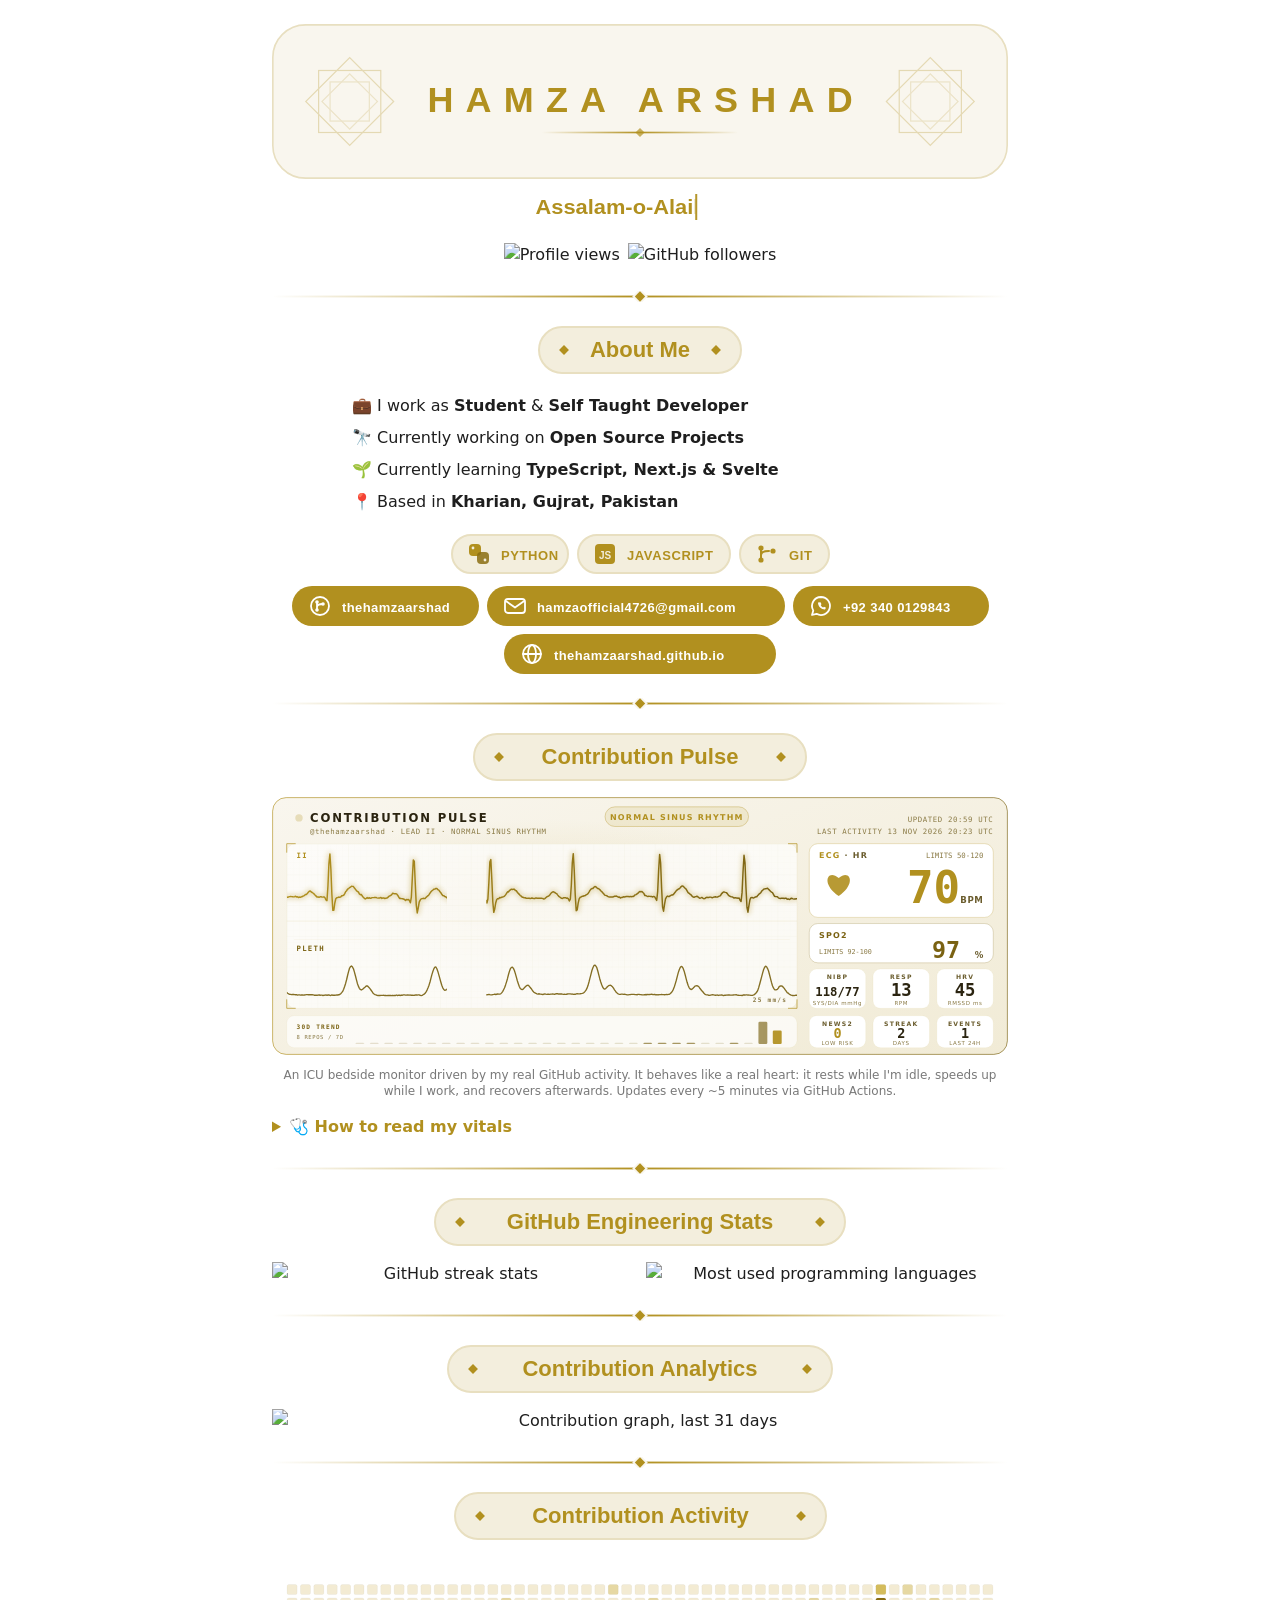
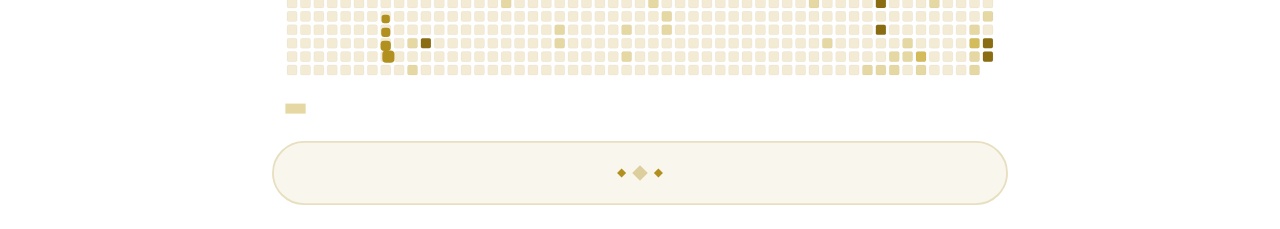
==== commit 22624504: "deploy: thehamzaarshad/thehamzaarshad@4110fb2c6909d0b6ee7b3a00cbe728cd7fa4a047" ====
--- a/index.html
+++ b/index.html
@@ -12,10 +12,10 @@
         :root { --theme-bg-rgb: 32 22 31; --theme-card-rgb: 44 31 43; --theme-accent-rgb: 220 165 76; --theme-text-rgb: 232 222 200; color-scheme: dark; }
       }
     </style>
-    <link href="./_app/immutable/entry/start.C8hCH7Db.js" rel="modulepreload">
-		<link href="./_app/immutable/chunks/BYtoJmhQ.js" rel="modulepreload">
+    <link href="./_app/immutable/entry/start.DI6ew2hQ.js" rel="modulepreload">
+		<link href="./_app/immutable/chunks/C7P_wMHR.js" rel="modulepreload">
 		<link href="./_app/immutable/chunks/DFSUo05_.js" rel="modulepreload">
-		<link href="./_app/immutable/entry/app.B3rfBBWx.js" rel="modulepreload">
+		<link href="./_app/immutable/entry/app.COAeMpGM.js" rel="modulepreload">
 		<link href="./_app/immutable/chunks/BySiEMLv.js" rel="modulepreload">
 		<link href="./_app/immutable/nodes/0.CDaNolzj.js" rel="modulepreload">
 		<link href="./_app/immutable/nodes/2.4aPUHxSR.js" rel="modulepreload">
@@ -27,15 +27,15 @@
 			
 			<script>
 				{
-					__sveltekit_9kfuye = {
+					__sveltekit_t3l437 = {
 						base: new URL(".", location).pathname.slice(0, -1)
 					};
 
 					const element = document.currentScript.parentElement;
 
 					Promise.all([
-						import("./_app/immutable/entry/start.C8hCH7Db.js"),
-						import("./_app/immutable/entry/app.B3rfBBWx.js")
+						import("./_app/immutable/entry/start.DI6ew2hQ.js"),
+						import("./_app/immutable/entry/app.COAeMpGM.js")
 					]).then(([kit, app]) => {
 						kit.start(app, element, {
 							node_ids: [0, 2],
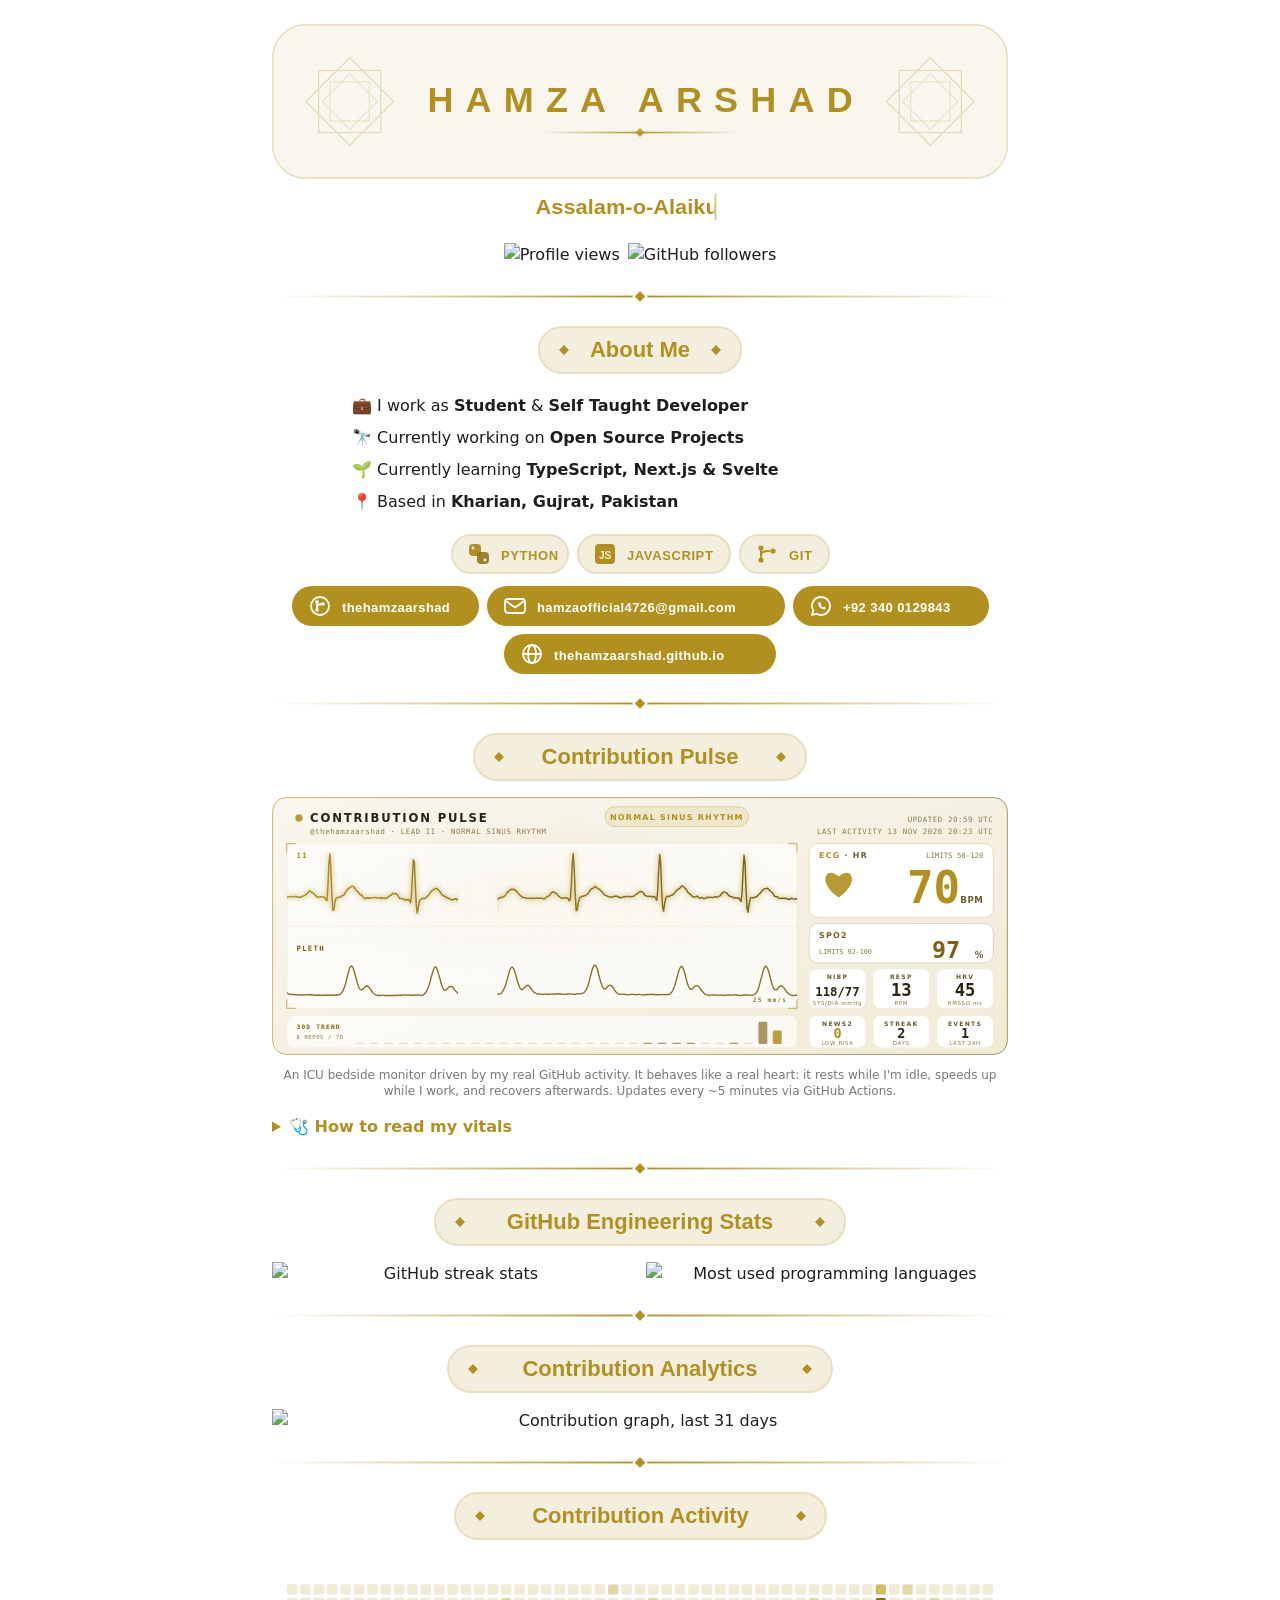
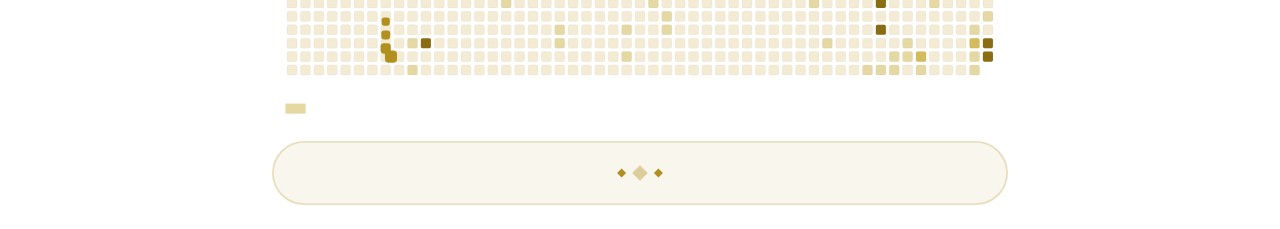
==== commit 8dc86201: "deploy: thehamzaarshad/thehamzaarshad@59c66c0c0d2b30d48021bb83fa132ccb55c204f1" ====
--- a/index.html
+++ b/index.html
@@ -12,30 +12,30 @@
         :root { --theme-bg-rgb: 32 22 31; --theme-card-rgb: 44 31 43; --theme-accent-rgb: 220 165 76; --theme-text-rgb: 232 222 200; color-scheme: dark; }
       }
     </style>
-    <link href="./_app/immutable/entry/start.DI6ew2hQ.js" rel="modulepreload">
-		<link href="./_app/immutable/chunks/C7P_wMHR.js" rel="modulepreload">
+    <link href="./_app/immutable/entry/start.BSdmAaXW.js" rel="modulepreload">
+		<link href="./_app/immutable/chunks/DziWVOYS.js" rel="modulepreload">
 		<link href="./_app/immutable/chunks/DFSUo05_.js" rel="modulepreload">
-		<link href="./_app/immutable/entry/app.COAeMpGM.js" rel="modulepreload">
+		<link href="./_app/immutable/entry/app.BWqGsgum.js" rel="modulepreload">
 		<link href="./_app/immutable/chunks/BySiEMLv.js" rel="modulepreload">
-		<link href="./_app/immutable/nodes/0.CDaNolzj.js" rel="modulepreload">
-		<link href="./_app/immutable/nodes/2.4aPUHxSR.js" rel="modulepreload">
+		<link href="./_app/immutable/nodes/0.B6vLaC3B.js" rel="modulepreload">
+		<link href="./_app/immutable/nodes/2.BCVw4zZV.js" rel="modulepreload">
 		<title>Hamza Arshad | Student &amp; Self Taught Developer</title><!-- HEAD_svelte-1uyhy91_START --><meta name="description" content="Assalam-o-Alaikum!"><!-- HEAD_svelte-1uyhy91_END -->
-		<link href="./_app/immutable/assets/0.BTKJjkS4.css" rel="stylesheet">
+		<link href="./_app/immutable/assets/0.Cv1HGIyC.css" rel="stylesheet">
   </head>
   <body data-sveltekit-preload-data="hover">
-    <div style="display: contents">   <div class="min-h-screen bg-theme-bg text-theme-text"><div class="mx-auto max-w-3xl px-4 py-6 text-center"><picture><source media="(prefers-color-scheme: dark)" srcset="/assets/banner-dark.svg"> <img src="/assets/banner-light.svg" alt="Hamza Arshad" class="w-full" loading="lazy"></picture> <picture><source media="(prefers-color-scheme: dark)" srcset="/assets/typing-dark.svg"> <img src="/assets/typing-light.svg" alt="Assalam-o-Alaikum!." class="mx-auto mt-2" loading="lazy"></picture> <div class="mt-4 flex flex-wrap items-center justify-center gap-2"><a href="https://github.com/thehamzaarshad"><picture><source media="(prefers-color-scheme: dark)" srcset="https://api.visitorbadge.io/api/visitors?path=thehamzaarshad.github.io&amp;label=PROFILE%20VIEWS&amp;labelColor=%2320161F&amp;countColor=%23DCA54C&amp;style=for-the-badge"> <img src="https://api.visitorbadge.io/api/visitors?path=thehamzaarshad.github.io&amp;label=PROFILE%20VIEWS&amp;labelColor=%23000000&amp;countColor=%23B1901F&amp;style=for-the-badge" alt="Profile views" class="" loading="lazy"></picture></a> <a href="https://github.com/thehamzaarshad?tab=followers"><picture><source media="(prefers-color-scheme: dark)" srcset="https://img.shields.io/github/followers/thehamzaarshad?label=FOLLOWERS&amp;style=for-the-badge&amp;logo=github&amp;color=DCA54C&amp;labelColor=20161F&amp;logoColor=DCA54C"> <img src="https://img.shields.io/github/followers/thehamzaarshad?label=FOLLOWERS&amp;style=for-the-badge&amp;logo=github&amp;color=B1901F&amp;labelColor=000000&amp;logoColor=FFFFFF" alt="GitHub followers" class="" loading="lazy"></picture></a></div> <picture><source media="(prefers-color-scheme: dark)" srcset="/assets/divider-dark.svg"> <img src="/assets/divider-light.svg" alt="" class="my-6 w-full" loading="lazy"></picture> <picture><source media="(prefers-color-scheme: dark)" srcset="/assets/heading-about-me-dark.svg"> <img src="/assets/heading-about-me-light.svg" alt="About Me" class="mx-auto h-12" loading="lazy"></picture> <ul class="mx-auto mt-5 max-w-xl space-y-2 text-left"><li><!-- HTML_TAG_START -->💼 I work as <b>Student</b> & <b>Self Taught Developer</b><!-- HTML_TAG_END --></li><li><!-- HTML_TAG_START -->🔭 Currently working on <b>Open Source Projects</b><!-- HTML_TAG_END --></li><li><!-- HTML_TAG_START -->🌱 Currently learning <b>TypeScript, Next.js & Svelte</b><!-- HTML_TAG_END --></li><li><!-- HTML_TAG_START -->📍 Based in <b>Kharian, Gujrat, Pakistan</b><!-- HTML_TAG_END --></li></ul> <div class="mt-5 flex flex-wrap items-center justify-center gap-2"><picture><source media="(prefers-color-scheme: dark)" srcset="/assets/skill-python-dark.svg"> <img src="/assets/skill-python-light.svg" alt="Python" class="h-10" loading="lazy"></picture> <picture><source media="(prefers-color-scheme: dark)" srcset="/assets/skill-javascript-dark.svg"> <img src="/assets/skill-javascript-light.svg" alt="JavaScript" class="h-10" loading="lazy"></picture> <picture><source media="(prefers-color-scheme: dark)" srcset="/assets/skill-git-dark.svg"> <img src="/assets/skill-git-light.svg" alt="Git" class="h-10" loading="lazy"></picture></div> <div class="mt-3 flex flex-wrap items-center justify-center gap-2"><a href="https://github.com/thehamzaarshad"><picture><source media="(prefers-color-scheme: dark)" srcset="/assets/social-github-dark.svg"> <img src="/assets/social-github-light.svg" alt="Github" class="h-10" loading="lazy"></picture></a> <a href="mailto:hamzaofficial4726@gmail.com"><picture><source media="(prefers-color-scheme: dark)" srcset="/assets/social-email-dark.svg"> <img src="/assets/social-email-light.svg" alt="Email" class="h-10" loading="lazy"></picture></a> <a href="https://wa.me/923400129843"><picture><source media="(prefers-color-scheme: dark)" srcset="/assets/social-whatsapp-dark.svg"> <img src="/assets/social-whatsapp-light.svg" alt="Whatsapp" class="h-10" loading="lazy"></picture></a> <a href="https://thehamzaarshad.github.io"><picture><source media="(prefers-color-scheme: dark)" srcset="/assets/social-website-dark.svg"> <img src="/assets/social-website-light.svg" alt="Website" class="h-10" loading="lazy"></picture></a></div> <picture><source media="(prefers-color-scheme: dark)" srcset="/assets/divider-dark.svg"> <img src="/assets/divider-light.svg" alt="" class="my-6 w-full" loading="lazy"></picture> <picture><source media="(prefers-color-scheme: dark)" srcset="/assets/heading-contribution-pulse-dark.svg"> <img src="/assets/heading-contribution-pulse-light.svg" alt="Contribution Pulse" class="mx-auto h-12" loading="lazy"></picture> <picture><source media="(prefers-color-scheme: dark)" srcset="/assets/ecg-dark.svg"> <img src="/assets/ecg-light.svg" alt="Contribution Pulse - live ICU-style monitor of my GitHub activity" class="mt-4 w-full rounded-xl" loading="lazy"></picture> <p class="mt-3 text-xs text-theme-text/60">An ICU bedside monitor driven by my real GitHub activity. It behaves like a real heart: it rests while I'm idle, speeds up while I work, and recovers afterwards. Updates every ~5 minutes via GitHub Actions.</p> <details class="mt-4 text-left"><summary class="cursor-pointer font-semibold text-theme-accent" data-svelte-h="svelte-82myjq">🩺 How to read my vitals</summary> <ul class="mt-3 space-y-2 text-sm text-theme-text/80"><li><b>HR (BPM):</b> Live effort. Rests at ~70, rises toward ~130 while I work.</li><li><b>SpO2 (%):</b> Oxygen saturation, healthy 97-99%.</li><li><b>NIBP (mmHg):</b> Blood pressure, ~118/76 at rest, systolic up to ~148.</li><li><b>RESP (rpm):</b> Breathing, 14 at rest, up to 24 while working.</li><li><b>HRV (ms):</b> Variability, 35-60 at rest, drops while working.</li><li><b>NEWS2:</b> Overall early-warning score. 5-6 urgent review, 7+ escalate.</li></ul></details> <picture><source media="(prefers-color-scheme: dark)" srcset="/assets/divider-dark.svg"> <img src="/assets/divider-light.svg" alt="" class="my-6 w-full" loading="lazy"></picture> <picture><source media="(prefers-color-scheme: dark)" srcset="/assets/heading-github-engineering-stats-dark.svg"> <img src="/assets/heading-github-engineering-stats-light.svg" alt="GitHub Engineering Stats" class="mx-auto h-12" loading="lazy"></picture> <div class="mt-4 grid items-center gap-3 sm:grid-cols-2"><picture><source media="(prefers-color-scheme: dark)" srcset="https://streak-stats.demolab.com/?user=thehamzaarshad&amp;hide_border=false&amp;border=DCA54C&amp;background=20161F&amp;ring=DCA54C&amp;fire=DCA54C&amp;currStreakNum=DCA54C&amp;sideNums=DCA54C&amp;currStreakLabel=DCA54C&amp;sideLabels=DCA54C&amp;dates=DCA54C&amp;mode=daily&amp;locale=en&amp;disable_animations=true"> <img src="https://streak-stats.demolab.com/?user=thehamzaarshad&amp;hide_border=false&amp;border=B1901F&amp;background=FFFFFF&amp;ring=B1901F&amp;fire=B1901F&amp;currStreakNum=000000&amp;sideNums=000000&amp;currStreakLabel=B1901F&amp;sideLabels=000000&amp;dates=000000&amp;mode=daily&amp;locale=en&amp;disable_animations=true" alt="GitHub streak stats" class="w-full" loading="lazy"></picture> <picture><source media="(prefers-color-scheme: dark)" srcset="https://github-stats-extended.vercel.app/api/top-langs/?username=thehamzaarshad&amp;layout=compact&amp;card_width=420&amp;hide_border=false&amp;border_color=DCA54C&amp;title_color=DCA54C&amp;text_color=DCA54C&amp;bg_color=20161F&amp;custom_title=Technology%20Footprint"> <img src="https://github-stats-extended.vercel.app/api/top-langs/?username=thehamzaarshad&amp;layout=compact&amp;card_width=420&amp;hide_border=false&amp;border_color=B1901F&amp;title_color=B1901F&amp;text_color=000000&amp;bg_color=FFFFFF&amp;custom_title=Technology%20Footprint" alt="Most used programming languages" class="w-full" loading="lazy"></picture></div> <picture><source media="(prefers-color-scheme: dark)" srcset="/assets/divider-dark.svg"> <img src="/assets/divider-light.svg" alt="" class="my-6 w-full" loading="lazy"></picture> <picture><source media="(prefers-color-scheme: dark)" srcset="/assets/heading-contribution-analytics-dark.svg"> <img src="/assets/heading-contribution-analytics-light.svg" alt="Contribution Analytics" class="mx-auto h-12" loading="lazy"></picture> <picture><source media="(prefers-color-scheme: dark)" srcset="https://fabianocouto-activity-graph.vercel.app/graph/?username=thehamzaarshad&amp;hide_border=true&amp;bg_color=20161F&amp;color=DCA54C&amp;line=DCA54C&amp;point=DCA54C&amp;area=true&amp;area_color=DCA54C"> <img src="https://fabianocouto-activity-graph.vercel.app/graph/?username=thehamzaarshad&amp;hide_border=true&amp;bg_color=FFFFFF&amp;color=000000&amp;line=B1901F&amp;point=B1901F&amp;area=true&amp;area_color=B1901F" alt="Contribution graph, last 31 days" class="mt-4 w-full" loading="lazy"></picture> <picture><source media="(prefers-color-scheme: dark)" srcset="/assets/divider-dark.svg"> <img src="/assets/divider-light.svg" alt="" class="my-6 w-full" loading="lazy"></picture> <picture><source media="(prefers-color-scheme: dark)" srcset="/assets/heading-contribution-activity-dark.svg"> <img src="/assets/heading-contribution-activity-light.svg" alt="Contribution Activity" class="mx-auto h-12" loading="lazy"></picture> <picture><source media="(prefers-color-scheme: dark)" srcset="/assets/snake-dark.svg"> <img src="/assets/snake-light.svg" alt="Animated snake eating my GitHub contribution grid" class="mt-4 w-full" loading="lazy"></picture> <picture><source media="(prefers-color-scheme: dark)" srcset="/assets/footer-dark.svg"> <img src="/assets/footer-light.svg" alt="" class="mt-6 w-full" loading="lazy"></picture></div></div> 
+    <div style="display: contents">   <div class="min-h-screen bg-theme-bg text-theme-text"><div class="mx-auto max-w-3xl px-4 py-6 text-center"><picture><source media="(prefers-color-scheme: dark)" srcset="/assets/banner-dark.svg"> <img src="/assets/banner-light.svg" alt="Hamza Arshad" class="w-full" loading="lazy"></picture> <picture><source media="(prefers-color-scheme: dark)" srcset="/assets/typing-dark.svg"> <img src="/assets/typing-light.svg" alt="Assalam-o-Alaikum!." class="mx-auto mt-2" loading="lazy"></picture> <div class="mt-4 flex flex-wrap items-center justify-center gap-2"><a href="https://github.com/thehamzaarshad"><picture><source media="(prefers-color-scheme: dark)" srcset="https://api.visitorbadge.io/api/visitors?path=github.com%2Fthehamzaarshad&amp;label=PROFILE%20VIEWS&amp;labelColor=%2320161F&amp;countColor=%23DCA54C&amp;style=for-the-badge"> <img src="https://api.visitorbadge.io/api/visitors?path=github.com%2Fthehamzaarshad&amp;label=PROFILE%20VIEWS&amp;labelColor=%23000000&amp;countColor=%23B1901F&amp;style=for-the-badge" alt="Profile views" class="" loading="lazy"></picture></a> <a href="https://github.com/thehamzaarshad?tab=followers"><picture><source media="(prefers-color-scheme: dark)" srcset="https://img.shields.io/github/followers/thehamzaarshad?label=FOLLOWERS&amp;style=for-the-badge&amp;logo=github&amp;color=DCA54C&amp;labelColor=20161F&amp;logoColor=DCA54C"> <img src="https://img.shields.io/github/followers/thehamzaarshad?label=FOLLOWERS&amp;style=for-the-badge&amp;logo=github&amp;color=B1901F&amp;labelColor=000000&amp;logoColor=FFFFFF" alt="GitHub followers" class="" loading="lazy"></picture></a></div> <picture><source media="(prefers-color-scheme: dark)" srcset="/assets/divider-dark.svg"> <img src="/assets/divider-light.svg" alt="" class="my-6 w-full" loading="lazy"></picture> <picture><source media="(prefers-color-scheme: dark)" srcset="/assets/heading-about-me-dark.svg"> <img src="/assets/heading-about-me-light.svg" alt="About Me" class="mx-auto h-12" loading="lazy"></picture> <ul class="mx-auto mt-5 max-w-xl space-y-2 text-left"><li><!-- HTML_TAG_START -->💼 I work as <b>Student</b> & <b>Self Taught Developer</b><!-- HTML_TAG_END --></li><li><!-- HTML_TAG_START -->🔭 Currently working on <b>Open Source Projects</b><!-- HTML_TAG_END --></li><li><!-- HTML_TAG_START -->🌱 Currently learning <b>TypeScript, Next.js & Svelte</b><!-- HTML_TAG_END --></li><li><!-- HTML_TAG_START -->📍 Based in <b>Kharian, Gujrat, Pakistan</b><!-- HTML_TAG_END --></li></ul> <div class="mt-5 flex flex-wrap items-center justify-center gap-2"><picture><source media="(prefers-color-scheme: dark)" srcset="/assets/skill-python-dark.svg"> <img src="/assets/skill-python-light.svg" alt="Python" class="h-10" loading="lazy"></picture> <picture><source media="(prefers-color-scheme: dark)" srcset="/assets/skill-javascript-dark.svg"> <img src="/assets/skill-javascript-light.svg" alt="JavaScript" class="h-10" loading="lazy"></picture> <picture><source media="(prefers-color-scheme: dark)" srcset="/assets/skill-git-dark.svg"> <img src="/assets/skill-git-light.svg" alt="Git" class="h-10" loading="lazy"></picture></div> <div class="mt-3 flex flex-wrap items-center justify-center gap-2"><a href="https://github.com/thehamzaarshad"><picture><source media="(prefers-color-scheme: dark)" srcset="/assets/social-github-dark.svg"> <img src="/assets/social-github-light.svg" alt="Github" class="h-10" loading="lazy"></picture></a> <a href="mailto:hamzaofficial4726@gmail.com"><picture><source media="(prefers-color-scheme: dark)" srcset="/assets/social-email-dark.svg"> <img src="/assets/social-email-light.svg" alt="Email" class="h-10" loading="lazy"></picture></a> <a href="https://wa.me/923400129843"><picture><source media="(prefers-color-scheme: dark)" srcset="/assets/social-whatsapp-dark.svg"> <img src="/assets/social-whatsapp-light.svg" alt="Whatsapp" class="h-10" loading="lazy"></picture></a> <a href="https://thehamzaarshad.github.io"><picture><source media="(prefers-color-scheme: dark)" srcset="/assets/social-website-dark.svg"> <img src="/assets/social-website-light.svg" alt="Website" class="h-10" loading="lazy"></picture></a></div> <picture><source media="(prefers-color-scheme: dark)" srcset="/assets/divider-dark.svg"> <img src="/assets/divider-light.svg" alt="" class="my-6 w-full" loading="lazy"></picture> <picture><source media="(prefers-color-scheme: dark)" srcset="/assets/heading-contribution-pulse-dark.svg"> <img src="/assets/heading-contribution-pulse-light.svg" alt="Contribution Pulse" class="mx-auto h-12" loading="lazy"></picture> <picture><source media="(prefers-color-scheme: dark)" srcset="/assets/ecg-dark.svg"> <img src="/assets/ecg-light.svg" alt="Contribution Pulse - live ICU-style monitor of my GitHub activity" class="mt-4 w-full rounded-xl" loading="lazy"></picture> <p class="mt-3 text-xs text-theme-text/60">An ICU bedside monitor driven by my real GitHub activity. It behaves like a real heart: it rests while I'm idle, speeds up while I work, and recovers afterwards. Updates every ~5 minutes via GitHub Actions.</p> <details class="mt-4 text-left"><summary class="cursor-pointer font-semibold text-theme-accent" data-svelte-h="svelte-82myjq">🩺 How to read my vitals</summary> <div class="mt-3 overflow-x-auto"><table class="w-full text-left text-sm"><thead data-svelte-h="svelte-1nf3m8f"><tr class="border-b border-theme-accent/30"><th class="py-2 pr-3">Vital</th><th class="py-2 pr-3">What it means</th><th class="py-2">How it is computed</th></tr></thead> <tbody><tr class="border-b border-theme-accent/10 align-top"><td class="py-2 pr-3"><!-- HTML_TAG_START --><b>HR</b> (BPM)<!-- HTML_TAG_END --></td> <td class="py-2 pr-3"><!-- HTML_TAG_START -->Live effort<!-- HTML_TAG_END --></td> <td class="py-2"><!-- HTML_TAG_START -->Rests at ~70. Every recent event (push, PR, review, issue) ramps HR up toward ~130 within minutes, and it recovers over ~35 minutes after I stop<!-- HTML_TAG_END --></td> </tr><tr class="border-b border-theme-accent/10 align-top"><td class="py-2 pr-3"><!-- HTML_TAG_START --><b>SpO2</b> (%)<!-- HTML_TAG_END --></td> <td class="py-2 pr-3"><!-- HTML_TAG_START -->Oxygen saturation<!-- HTML_TAG_END --></td> <td class="py-2"><!-- HTML_TAG_START -->Healthy 97-99%, dips about 1% at full effort. Consistency (active days) nudges it slightly<!-- HTML_TAG_END --></td> </tr><tr class="border-b border-theme-accent/10 align-top"><td class="py-2 pr-3"><!-- HTML_TAG_START --><b>NIBP</b> (mmHg)<!-- HTML_TAG_END --></td> <td class="py-2 pr-3"><!-- HTML_TAG_START -->Blood pressure<!-- HTML_TAG_END --></td> <td class="py-2"><!-- HTML_TAG_START -->~118/76 at rest. Systolic rises up to ~148 while working, diastolic barely moves<!-- HTML_TAG_END --></td> </tr><tr class="border-b border-theme-accent/10 align-top"><td class="py-2 pr-3"><!-- HTML_TAG_START --><b>RESP</b> (rpm)<!-- HTML_TAG_END --></td> <td class="py-2 pr-3"><!-- HTML_TAG_START -->Breathing<!-- HTML_TAG_END --></td> <td class="py-2"><!-- HTML_TAG_START -->14 at rest, up to 24 while working. The breathing sway on the ECG follows it<!-- HTML_TAG_END --></td> </tr><tr class="border-b border-theme-accent/10 align-top"><td class="py-2 pr-3"><!-- HTML_TAG_START --><b>HRV</b> (RMSSD ms)<!-- HTML_TAG_END --></td> <td class="py-2 pr-3"><!-- HTML_TAG_START -->Variability<!-- HTML_TAG_END --></td> <td class="py-2"><!-- HTML_TAG_START -->35-60 ms at rest depending on consistency, drops while working<!-- HTML_TAG_END --></td> </tr><tr class="border-b border-theme-accent/10 align-top"><td class="py-2 pr-3"><!-- HTML_TAG_START --><b>NEWS2</b><!-- HTML_TAG_END --></td> <td class="py-2 pr-3"><!-- HTML_TAG_START -->Overall early-warning score<!-- HTML_TAG_END --></td> <td class="py-2"><!-- HTML_TAG_START -->The NHS NEWS2 banding applied to HR, SpO2, systolic BP and RR<!-- HTML_TAG_END --></td> </tr></tbody></table></div> <p class="mt-3 text-sm"><!-- HTML_TAG_START --><b>Rhythms:</b> normal sinus rhythm at rest, tachycardia while working hard, then back to normal. After 2+ days of no activity: bradycardia → irregular rhythm (PVCs) → <b>asystole</b> after 7 days with no activity.<!-- HTML_TAG_END --></p> <p class="mt-2 text-sm"><!-- HTML_TAG_START --><b>Alarms:</b> NEWS2 5-6 = <i>urgent review</i>, NEWS2 7+ = <i>escalate</i>. The bottom strip shows my last 30 days of contributions.<!-- HTML_TAG_END --></p></details> <picture><source media="(prefers-color-scheme: dark)" srcset="/assets/divider-dark.svg"> <img src="/assets/divider-light.svg" alt="" class="my-6 w-full" loading="lazy"></picture> <picture><source media="(prefers-color-scheme: dark)" srcset="/assets/heading-github-engineering-stats-dark.svg"> <img src="/assets/heading-github-engineering-stats-light.svg" alt="GitHub Engineering Stats" class="mx-auto h-12" loading="lazy"></picture> <div class="mt-4 grid items-center gap-3 sm:grid-cols-2"><picture><source media="(prefers-color-scheme: dark)" srcset="https://streak-stats.demolab.com/?user=thehamzaarshad&amp;hide_border=false&amp;border=DCA54C&amp;background=20161F&amp;ring=DCA54C&amp;fire=DCA54C&amp;currStreakNum=DCA54C&amp;sideNums=DCA54C&amp;currStreakLabel=DCA54C&amp;sideLabels=DCA54C&amp;dates=DCA54C&amp;mode=daily&amp;locale=en&amp;disable_animations=true"> <img src="https://streak-stats.demolab.com/?user=thehamzaarshad&amp;hide_border=false&amp;border=B1901F&amp;background=FFFFFF&amp;ring=B1901F&amp;fire=B1901F&amp;currStreakNum=000000&amp;sideNums=000000&amp;currStreakLabel=B1901F&amp;sideLabels=000000&amp;dates=000000&amp;mode=daily&amp;locale=en&amp;disable_animations=true" alt="GitHub streak stats" class="w-full" loading="lazy"></picture> <picture><source media="(prefers-color-scheme: dark)" srcset="https://github-stats-extended.vercel.app/api/top-langs/?username=thehamzaarshad&amp;layout=compact&amp;card_width=420&amp;hide_border=false&amp;border_color=DCA54C&amp;title_color=DCA54C&amp;text_color=DCA54C&amp;bg_color=20161F&amp;custom_title=Technology%20Footprint"> <img src="https://github-stats-extended.vercel.app/api/top-langs/?username=thehamzaarshad&amp;layout=compact&amp;card_width=420&amp;hide_border=false&amp;border_color=B1901F&amp;title_color=B1901F&amp;text_color=000000&amp;bg_color=FFFFFF&amp;custom_title=Technology%20Footprint" alt="Most used programming languages" class="w-full" loading="lazy"></picture></div> <picture><source media="(prefers-color-scheme: dark)" srcset="/assets/divider-dark.svg"> <img src="/assets/divider-light.svg" alt="" class="my-6 w-full" loading="lazy"></picture> <picture><source media="(prefers-color-scheme: dark)" srcset="/assets/heading-contribution-analytics-dark.svg"> <img src="/assets/heading-contribution-analytics-light.svg" alt="Contribution Analytics" class="mx-auto h-12" loading="lazy"></picture> <picture><source media="(prefers-color-scheme: dark)" srcset="https://fabianocouto-activity-graph.vercel.app/graph/?username=thehamzaarshad&amp;hide_border=true&amp;bg_color=20161F&amp;color=DCA54C&amp;line=DCA54C&amp;point=DCA54C&amp;area=true&amp;area_color=DCA54C"> <img src="https://fabianocouto-activity-graph.vercel.app/graph/?username=thehamzaarshad&amp;hide_border=true&amp;bg_color=FFFFFF&amp;color=000000&amp;line=B1901F&amp;point=B1901F&amp;area=true&amp;area_color=B1901F" alt="Contribution graph, last 31 days" class="mt-4 w-full" loading="lazy"></picture> <picture><source media="(prefers-color-scheme: dark)" srcset="/assets/divider-dark.svg"> <img src="/assets/divider-light.svg" alt="" class="my-6 w-full" loading="lazy"></picture> <picture><source media="(prefers-color-scheme: dark)" srcset="/assets/heading-contribution-activity-dark.svg"> <img src="/assets/heading-contribution-activity-light.svg" alt="Contribution Activity" class="mx-auto h-12" loading="lazy"></picture> <picture><source media="(prefers-color-scheme: dark)" srcset="/assets/snake-dark.svg"> <img src="/assets/snake-light.svg" alt="Animated snake eating my GitHub contribution grid" class="mt-4 w-full" loading="lazy"></picture> <picture><source media="(prefers-color-scheme: dark)" srcset="/assets/footer-dark.svg"> <img src="/assets/footer-light.svg" alt="" class="mt-6 w-full" loading="lazy"></picture></div></div> 
 			
 			<script>
 				{
-					__sveltekit_t3l437 = {
+					__sveltekit_qmkp3m = {
 						base: new URL(".", location).pathname.slice(0, -1)
 					};
 
 					const element = document.currentScript.parentElement;
 
 					Promise.all([
-						import("./_app/immutable/entry/start.DI6ew2hQ.js"),
-						import("./_app/immutable/entry/app.COAeMpGM.js")
+						import("./_app/immutable/entry/start.BSdmAaXW.js"),
+						import("./_app/immutable/entry/app.BWqGsgum.js")
 					]).then(([kit, app]) => {
 						kit.start(app, element, {
 							node_ids: [0, 2],
--- a/_app/immutable/assets/0.Cv1HGIyC.css
+++ b/_app/immutable/assets/0.Cv1HGIyC.css
@@ -0,0 +1 @@
+*,:before,:after{--tw-border-spacing-x: 0;--tw-border-spacing-y: 0;--tw-translate-x: 0;--tw-translate-y: 0;--tw-rotate: 0;--tw-skew-x: 0;--tw-skew-y: 0;--tw-scale-x: 1;--tw-scale-y: 1;--tw-pan-x: ;--tw-pan-y: ;--tw-pinch-zoom: ;--tw-scroll-snap-strictness: proximity;--tw-gradient-from-position: ;--tw-gradient-via-position: ;--tw-gradient-to-position: ;--tw-ordinal: ;--tw-slashed-zero: ;--tw-numeric-figure: ;--tw-numeric-spacing: ;--tw-numeric-fraction: ;--tw-ring-inset: ;--tw-ring-offset-width: 0px;--tw-ring-offset-color: #fff;--tw-ring-color: rgb(63 131 248 / .5);--tw-ring-offset-shadow: 0 0 #0000;--tw-ring-shadow: 0 0 #0000;--tw-shadow: 0 0 #0000;--tw-shadow-colored: 0 0 #0000;--tw-blur: ;--tw-brightness: ;--tw-contrast: ;--tw-grayscale: ;--tw-hue-rotate: ;--tw-invert: ;--tw-saturate: ;--tw-sepia: ;--tw-drop-shadow: ;--tw-backdrop-blur: ;--tw-backdrop-brightness: ;--tw-backdrop-contrast: ;--tw-backdrop-grayscale: ;--tw-backdrop-hue-rotate: ;--tw-backdrop-invert: ;--tw-backdrop-opacity: ;--tw-backdrop-saturate: ;--tw-backdrop-sepia: ;--tw-contain-size: ;--tw-contain-layout: ;--tw-contain-paint: ;--tw-contain-style: }::backdrop{--tw-border-spacing-x: 0;--tw-border-spacing-y: 0;--tw-translate-x: 0;--tw-translate-y: 0;--tw-rotate: 0;--tw-skew-x: 0;--tw-skew-y: 0;--tw-scale-x: 1;--tw-scale-y: 1;--tw-pan-x: ;--tw-pan-y: ;--tw-pinch-zoom: ;--tw-scroll-snap-strictness: proximity;--tw-gradient-from-position: ;--tw-gradient-via-position: ;--tw-gradient-to-position: ;--tw-ordinal: ;--tw-slashed-zero: ;--tw-numeric-figure: ;--tw-numeric-spacing: ;--tw-numeric-fraction: ;--tw-ring-inset: ;--tw-ring-offset-width: 0px;--tw-ring-offset-color: #fff;--tw-ring-color: rgb(63 131 248 / .5);--tw-ring-offset-shadow: 0 0 #0000;--tw-ring-shadow: 0 0 #0000;--tw-shadow: 0 0 #0000;--tw-shadow-colored: 0 0 #0000;--tw-blur: ;--tw-brightness: ;--tw-contrast: ;--tw-grayscale: ;--tw-hue-rotate: ;--tw-invert: ;--tw-saturate: ;--tw-sepia: ;--tw-drop-shadow: ;--tw-backdrop-blur: ;--tw-backdrop-brightness: ;--tw-backdrop-contrast: ;--tw-backdrop-grayscale: ;--tw-backdrop-hue-rotate: ;--tw-backdrop-invert: ;--tw-backdrop-opacity: ;--tw-backdrop-saturate: ;--tw-backdrop-sepia: ;--tw-contain-size: ;--tw-contain-layout: ;--tw-contain-paint: ;--tw-contain-style: }*,:before,:after{box-sizing:border-box;border-width:0;border-style:solid;border-color:#e5e7eb}:before,:after{--tw-content: ""}html,:host{line-height:1.5;-webkit-text-size-adjust:100%;-moz-tab-size:4;-o-tab-size:4;tab-size:4;font-family:ui-sans-serif,system-ui,sans-serif,"Apple Color Emoji","Segoe UI Emoji",Segoe UI Symbol,"Noto Color Emoji";font-feature-settings:normal;font-variation-settings:normal;-webkit-tap-highlight-color:transparent}body{margin:0;line-height:inherit}hr{height:0;color:inherit;border-top-width:1px}abbr:where([title]){-webkit-text-decoration:underline dotted;text-decoration:underline dotted}h1,h2,h3,h4,h5,h6{font-size:inherit;font-weight:inherit}a{color:inherit;text-decoration:inherit}b,strong{font-weight:bolder}code,kbd,samp,pre{font-family:ui-monospace,SFMono-Regular,Menlo,Monaco,Consolas,Liberation Mono,Courier New,monospace;font-feature-settings:normal;font-variation-settings:normal;font-size:1em}small{font-size:80%}sub,sup{font-size:75%;line-height:0;position:relative;vertical-align:baseline}sub{bottom:-.25em}sup{top:-.5em}table{text-indent:0;border-color:inherit;border-collapse:collapse}button,input,optgroup,select,textarea{font-family:inherit;font-feature-settings:inherit;font-variation-settings:inherit;font-size:100%;font-weight:inherit;line-height:inherit;letter-spacing:inherit;color:inherit;margin:0;padding:0}button,select{text-transform:none}button,input:where([type=button]),input:where([type=reset]),input:where([type=submit]){-webkit-appearance:button;background-color:transparent;background-image:none}:-moz-focusring{outline:auto}:-moz-ui-invalid{box-shadow:none}progress{vertical-align:baseline}::-webkit-inner-spin-button,::-webkit-outer-spin-button{height:auto}[type=search]{-webkit-appearance:textfield;outline-offset:-2px}::-webkit-search-decoration{-webkit-appearance:none}::-webkit-file-upload-button{-webkit-appearance:button;font:inherit}summary{display:list-item}blockquote,dl,dd,h1,h2,h3,h4,h5,h6,hr,figure,p,pre{margin:0}fieldset{margin:0;padding:0}legend{padding:0}ol,ul,menu{list-style:none;margin:0;padding:0}dialog{padding:0}textarea{resize:vertical}input::-moz-placeholder,textarea::-moz-placeholder{opacity:1;color:#9ca3af}input::placeholder,textarea::placeholder{opacity:1;color:#9ca3af}button,[role=button]{cursor:pointer}:disabled{cursor:default}img,svg,video,canvas,audio,iframe,embed,object{display:block;vertical-align:middle}img,video{max-width:100%;height:auto}[hidden]:where(:not([hidden=until-found])){display:none}[data-tooltip-style^=light]+.tooltip>.tooltip-arrow:before{border-style:solid;border-color:#e5e7eb}[data-tooltip-style^=light]+.tooltip[data-popper-placement^=top]>.tooltip-arrow:before{border-bottom-width:1px;border-right-width:1px}[data-tooltip-style^=light]+.tooltip[data-popper-placement^=right]>.tooltip-arrow:before{border-bottom-width:1px;border-left-width:1px}[data-tooltip-style^=light]+.tooltip[data-popper-placement^=bottom]>.tooltip-arrow:before{border-top-width:1px;border-left-width:1px}[data-tooltip-style^=light]+.tooltip[data-popper-placement^=left]>.tooltip-arrow:before{border-top-width:1px;border-right-width:1px}.tooltip[data-popper-placement^=top]>.tooltip-arrow{bottom:-4px}.tooltip[data-popper-placement^=bottom]>.tooltip-arrow{top:-4px}.tooltip[data-popper-placement^=left]>.tooltip-arrow{right:-4px}.tooltip[data-popper-placement^=right]>.tooltip-arrow{left:-4px}.tooltip.invisible>.tooltip-arrow:before{visibility:hidden}[data-popper-arrow],[data-popper-arrow]:before{position:absolute;width:8px;height:8px;background:inherit}[data-popper-arrow]{visibility:hidden}[data-popper-arrow]:before{content:"";visibility:visible;transform:rotate(45deg)}[data-popper-arrow]:after{content:"";visibility:visible;transform:rotate(45deg);position:absolute;width:9px;height:9px;background:inherit}[role=tooltip]>[data-popper-arrow]:before{border-style:solid;border-color:#e5e7eb}.dark [role=tooltip]>[data-popper-arrow]:before{border-style:solid;border-color:#4b5563}[role=tooltip]>[data-popper-arrow]:after{border-style:solid;border-color:#e5e7eb}.dark [role=tooltip]>[data-popper-arrow]:after{border-style:solid;border-color:#4b5563}[data-popover][role=tooltip][data-popper-placement^=top]>[data-popper-arrow]:before{border-bottom-width:1px;border-right-width:1px}[data-popover][role=tooltip][data-popper-placement^=top]>[data-popper-arrow]:after{border-bottom-width:1px;border-right-width:1px}[data-popover][role=tooltip][data-popper-placement^=right]>[data-popper-arrow]:before{border-bottom-width:1px;border-left-width:1px}[data-popover][role=tooltip][data-popper-placement^=right]>[data-popper-arrow]:after{border-bottom-width:1px;border-left-width:1px}[data-popover][role=tooltip][data-popper-placement^=bottom]>[data-popper-arrow]:before{border-top-width:1px;border-left-width:1px}[data-popover][role=tooltip][data-popper-placement^=bottom]>[data-popper-arrow]:after{border-top-width:1px;border-left-width:1px}[data-popover][role=tooltip][data-popper-placement^=left]>[data-popper-arrow]:before{border-top-width:1px;border-right-width:1px}[data-popover][role=tooltip][data-popper-placement^=left]>[data-popper-arrow]:after{border-top-width:1px;border-right-width:1px}[data-popover][role=tooltip][data-popper-placement^=top]>[data-popper-arrow]{bottom:-5px}[data-popover][role=tooltip][data-popper-placement^=bottom]>[data-popper-arrow]{top:-5px}[data-popover][role=tooltip][data-popper-placement^=left]>[data-popper-arrow]{right:-5px}[data-popover][role=tooltip][data-popper-placement^=right]>[data-popper-arrow]{left:-5px}[type=text],[type=email],[type=url],[type=password],[type=number],[type=date],[type=datetime-local],[type=month],[type=search],[type=tel],[type=time],[type=week],[multiple],textarea,select{-webkit-appearance:none;-moz-appearance:none;appearance:none;background-color:#fff;border-color:#6b7280;border-width:1px;border-radius:0;padding:.5rem .75rem;font-size:1rem;line-height:1.5rem;--tw-shadow: 0 0 #0000}[type=text]:focus,[type=email]:focus,[type=url]:focus,[type=password]:focus,[type=number]:focus,[type=date]:focus,[type=datetime-local]:focus,[type=month]:focus,[type=search]:focus,[type=tel]:focus,[type=time]:focus,[type=week]:focus,[multiple]:focus,textarea:focus,select:focus{outline:2px solid transparent;outline-offset:2px;--tw-ring-inset: var(--tw-empty, );--tw-ring-offset-width: 0px;--tw-ring-offset-color: #fff;--tw-ring-color: #1C64F2;--tw-ring-offset-shadow: var(--tw-ring-inset) 0 0 0 var(--tw-ring-offset-width) var(--tw-ring-offset-color);--tw-ring-shadow: var(--tw-ring-inset) 0 0 0 calc(1px + var(--tw-ring-offset-width)) var(--tw-ring-color);box-shadow:var(--tw-ring-offset-shadow),var(--tw-ring-shadow),var(--tw-shadow);border-color:#1c64f2}input::-moz-placeholder,textarea::-moz-placeholder{color:#6b7280;opacity:1}input::placeholder,textarea::placeholder{color:#6b7280;opacity:1}::-webkit-datetime-edit-fields-wrapper{padding:0}input[type=time]::-webkit-calendar-picker-indicator{background:none}select:not([size]){background-image:url("data:image/svg+xml,%3csvg aria-hidden='true' xmlns='http://www.w3.org/2000/svg' fill='none' viewBox='0 0 10 6'%3e %3cpath stroke='%236B7280' stroke-linecap='round' stroke-linejoin='round' stroke-width='2' d='m1 1 4 4 4-4'/%3e %3c/svg%3e");background-position:right .75rem center;background-repeat:no-repeat;background-size:.75em .75em;padding-right:2.5rem;-webkit-print-color-adjust:exact;print-color-adjust:exact}:is([dir=rtl]) select:not([size]){background-position:left .75rem center;padding-right:.75rem;padding-left:0}[multiple]{background-image:initial;background-position:initial;background-repeat:unset;background-size:initial;padding-right:.75rem;-webkit-print-color-adjust:unset;print-color-adjust:unset}[type=checkbox],[type=radio]{-webkit-appearance:none;-moz-appearance:none;appearance:none;padding:0;-webkit-print-color-adjust:exact;print-color-adjust:exact;display:inline-block;vertical-align:middle;background-origin:border-box;-webkit-user-select:none;-moz-user-select:none;user-select:none;flex-shrink:0;height:1rem;width:1rem;color:#1c64f2;background-color:#fff;border-color:#6b7280;border-width:1px;--tw-shadow: 0 0 #0000}[type=checkbox]{border-radius:0}[type=radio]{border-radius:100%}[type=checkbox]:focus,[type=radio]:focus{outline:2px solid transparent;outline-offset:2px;--tw-ring-inset: var(--tw-empty, );--tw-ring-offset-width: 2px;--tw-ring-offset-color: #fff;--tw-ring-color: #1C64F2;--tw-ring-offset-shadow: var(--tw-ring-inset) 0 0 0 var(--tw-ring-offset-width) var(--tw-ring-offset-color);--tw-ring-shadow: var(--tw-ring-inset) 0 0 0 calc(2px + var(--tw-ring-offset-width)) var(--tw-ring-color);box-shadow:var(--tw-ring-offset-shadow),var(--tw-ring-shadow),var(--tw-shadow)}[type=checkbox]:checked,[type=radio]:checked,.dark [type=checkbox]:checked,.dark [type=radio]:checked{border-color:transparent;background-color:currentColor;background-size:.55em .55em;background-position:center;background-repeat:no-repeat}[type=checkbox]:checked{background-image:url("data:image/svg+xml,%3csvg aria-hidden='true' xmlns='http://www.w3.org/2000/svg' fill='none' viewBox='0 0 16 12'%3e %3cpath stroke='white' stroke-linecap='round' stroke-linejoin='round' stroke-width='3' d='M1 5.917 5.724 10.5 15 1.5'/%3e %3c/svg%3e");background-repeat:no-repeat;background-size:.55em .55em;-webkit-print-color-adjust:exact;print-color-adjust:exact}[type=radio]:checked{background-image:url("data:image/svg+xml,%3csvg viewBox='0 0 16 16' fill='white' xmlns='http://www.w3.org/2000/svg'%3e%3ccircle cx='8' cy='8' r='3'/%3e%3c/svg%3e");background-size:1em 1em}.dark [type=radio]:checked{background-image:url("data:image/svg+xml,%3csvg viewBox='0 0 16 16' fill='white' xmlns='http://www.w3.org/2000/svg'%3e%3ccircle cx='8' cy='8' r='3'/%3e%3c/svg%3e");background-size:1em 1em}[type=checkbox]:indeterminate{background-image:url("data:image/svg+xml,%3csvg aria-hidden='true' xmlns='http://www.w3.org/2000/svg' fill='none' viewBox='0 0 16 12'%3e %3cpath stroke='white' stroke-linecap='round' stroke-linejoin='round' stroke-width='3' d='M0.5 6h14'/%3e %3c/svg%3e");background-color:currentColor;border-color:transparent;background-position:center;background-repeat:no-repeat;background-size:.55em .55em;-webkit-print-color-adjust:exact;print-color-adjust:exact}[type=checkbox]:indeterminate:hover,[type=checkbox]:indeterminate:focus{border-color:transparent;background-color:currentColor}[type=file]{background:unset;border-color:inherit;border-width:0;border-radius:0;padding:0;font-size:unset;line-height:inherit}[type=file]:focus{outline:1px auto inherit}input[type=file]::file-selector-button{color:#fff;background:#1f2937;border:0;font-weight:500;font-size:.875rem;cursor:pointer;padding:.625rem 1rem .625rem 2rem;margin-inline-start:-1rem;margin-inline-end:1rem}input[type=file]::file-selector-button:hover{background:#374151}:is([dir=rtl]) input[type=file]::file-selector-button{padding-right:2rem;padding-left:1rem}.dark input[type=file]::file-selector-button{color:#fff;background:#4b5563}.dark input[type=file]::file-selector-button:hover{background:#6b7280}input[type=range]::-webkit-slider-thumb{height:1.25rem;width:1.25rem;background:#1c64f2;border-radius:9999px;border:0;appearance:none;-moz-appearance:none;-webkit-appearance:none;cursor:pointer}input[type=range]:disabled::-webkit-slider-thumb{background:#9ca3af}.dark input[type=range]:disabled::-webkit-slider-thumb{background:#6b7280}input[type=range]:focus::-webkit-slider-thumb{outline:2px solid transparent;outline-offset:2px;--tw-ring-offset-shadow: var(--tw-ring-inset) 0 0 0 var(--tw-ring-offset-width) var(--tw-ring-offset-color);--tw-ring-shadow: var(--tw-ring-inset) 0 0 0 calc(4px + var(--tw-ring-offset-width)) var(--tw-ring-color);box-shadow:var(--tw-ring-offset-shadow),var(--tw-ring-shadow),var(--tw-shadow, 0 0 #0000);--tw-ring-opacity: 1px;--tw-ring-color: rgb(164 202 254 / var(--tw-ring-opacity))}input[type=range]::-moz-range-thumb{height:1.25rem;width:1.25rem;background:#1c64f2;border-radius:9999px;border:0;appearance:none;-moz-appearance:none;-webkit-appearance:none;cursor:pointer}input[type=range]:disabled::-moz-range-thumb{background:#9ca3af}.dark input[type=range]:disabled::-moz-range-thumb{background:#6b7280}input[type=range]::-moz-range-progress{background:#3f83f8}input[type=range]::-ms-fill-lower{background:#3f83f8}input[type=range].range-sm::-webkit-slider-thumb{height:1rem;width:1rem}input[type=range].range-lg::-webkit-slider-thumb{height:1.5rem;width:1.5rem}input[type=range].range-sm::-moz-range-thumb{height:1rem;width:1rem}input[type=range].range-lg::-moz-range-thumb{height:1.5rem;width:1.5rem}.container{width:100%}@media (min-width: 640px){.container{max-width:640px}}@media (min-width: 768px){.container{max-width:768px}}@media (min-width: 1024px){.container{max-width:1024px}}@media (min-width: 1280px){.container{max-width:1280px}}@media (min-width: 1536px){.container{max-width:1536px}}.sr-only{position:absolute;width:1px;height:1px;padding:0;margin:-1px;overflow:hidden;clip:rect(0,0,0,0);white-space:nowrap;border-width:0}.pointer-events-none{pointer-events:none}.static{position:static}.fixed{position:fixed}.absolute{position:absolute}.relative{position:relative}.sticky{position:sticky}.-inset-1{top:-.25rem;right:-.25rem;bottom:-.25rem;left:-.25rem}.inset-0{top:0;right:0;bottom:0;left:0}.inset-x-0{left:0;right:0}.inset-y-0{top:0;bottom:0}.-left-\[17px\]{left:-17px}.-right-\[16px\]{right:-16px}.-right-\[17px\]{right:-17px}.-start-1\.5{inset-inline-start:-.375rem}.-start-14{inset-inline-start:-3.5rem}.-start-3{inset-inline-start:-.75rem}.bottom-0{bottom:0}.bottom-4{bottom:1rem}.bottom-5{bottom:1.25rem}.bottom-6{bottom:1.5rem}.end-0{inset-inline-end:0px}.end-2\.5{inset-inline-end:.625rem}.end-5{inset-inline-end:1.25rem}.end-6{inset-inline-end:1.5rem}.left-1\/2{left:50%}.start-0{inset-inline-start:0px}.start-1{inset-inline-start:.25rem}.start-1\/2{inset-inline-start:50%}.start-2\.5{inset-inline-start:.625rem}.start-5{inset-inline-start:1.25rem}.top-0{top:0}.top-1{top:.25rem}.top-1\/2{top:50%}.top-2{top:.5rem}.top-3{top:.75rem}.top-4{top:1rem}.top-5{top:1.25rem}.top-6{top:1.5rem}.top-\[124px\]{top:124px}.top-\[142px\]{top:142px}.top-\[178px\]{top:178px}.top-\[40px\]{top:40px}.top-\[72px\]{top:72px}.top-\[88px\]{top:88px}.top-\[calc\(100\%\+1rem\)\]{top:calc(100% + 1rem)}.-z-10{z-index:-10}.z-0{z-index:0}.z-10{z-index:10}.z-30{z-index:30}.z-40{z-index:40}.z-50{z-index:50}.col-span-2{grid-column:span 2 / span 2}.m-0\.5{margin:.125rem}.-mx-1\.5{margin-left:-.375rem;margin-right:-.375rem}.-my-1\.5{margin-top:-.375rem;margin-bottom:-.375rem}.mx-2{margin-left:.5rem;margin-right:.5rem}.mx-4{margin-left:1rem;margin-right:1rem}.mx-auto{margin-left:auto;margin-right:auto}.my-1{margin-top:.25rem;margin-bottom:.25rem}.my-2{margin-top:.5rem;margin-bottom:.5rem}.my-6{margin-top:1.5rem;margin-bottom:1.5rem}.my-8{margin-top:2rem;margin-bottom:2rem}.-mb-px{margin-bottom:-1px}.-me-1\.5{margin-inline-end:-.375rem}.-ms-4{margin-inline-start:-1rem}.-mt-px{margin-top:-1px}.mb-1{margin-bottom:.25rem}.mb-10{margin-bottom:2.5rem}.mb-2{margin-bottom:.5rem}.mb-2\.5{margin-bottom:.625rem}.mb-3{margin-bottom:.75rem}.mb-4{margin-bottom:1rem}.mb-5{margin-bottom:1.25rem}.mb-6{margin-bottom:1.5rem}.mb-px{margin-bottom:1px}.me-1{margin-inline-end:.25rem}.me-2{margin-inline-end:.5rem}.me-3{margin-inline-end:.75rem}.me-4{margin-inline-end:1rem}.ms-1{margin-inline-start:.25rem}.ms-1\.5{margin-inline-start:.375rem}.ms-2{margin-inline-start:.5rem}.ms-3{margin-inline-start:.75rem}.ms-4{margin-inline-start:1rem}.ms-6{margin-inline-start:1.5rem}.ms-auto{margin-inline-start:auto}.mt-1{margin-top:.25rem}.mt-1\.5{margin-top:.375rem}.mt-2{margin-top:.5rem}.mt-3{margin-top:.75rem}.mt-4{margin-top:1rem}.mt-5{margin-top:1.25rem}.mt-6{margin-top:1.5rem}.block{display:block}.inline-block{display:inline-block}.inline{display:inline}.flex{display:flex}.inline-flex{display:inline-flex}.table{display:table}.grid{display:grid}.contents{display:contents}.\!hidden{display:none!important}.hidden{display:none}.h-1{height:.25rem}.h-10{height:2.5rem}.h-12{height:3rem}.h-14{height:3.5rem}.h-16{height:4rem}.h-2{height:.5rem}.h-2\.5{height:.625rem}.h-20{height:5rem}.h-24{height:6rem}.h-3{height:.75rem}.h-3\.5{height:.875rem}.h-36{height:9rem}.h-4{height:1rem}.h-48{height:12rem}.h-5{height:1.25rem}.h-56{height:14rem}.h-6{height:1.5rem}.h-64{height:16rem}.h-7{height:1.75rem}.h-72{height:18rem}.h-8{height:2rem}.h-80{height:20rem}.h-9{height:2.25rem}.h-96{height:24rem}.h-\[10px\]{height:10px}.h-\[140px\]{height:140px}.h-\[156px\]{height:156px}.h-\[172px\]{height:172px}.h-\[17px\]{height:17px}.h-\[18px\]{height:18px}.h-\[193px\]{height:193px}.h-\[213px\]{height:213px}.h-\[24px\]{height:24px}.h-\[32px\]{height:32px}.h-\[41px\]{height:41px}.h-\[426px\]{height:426px}.h-\[454px\]{height:454px}.h-\[46px\]{height:46px}.h-\[52px\]{height:52px}.h-\[55px\]{height:55px}.h-\[572px\]{height:572px}.h-\[5px\]{height:5px}.h-\[600px\]{height:600px}.h-\[63px\]{height:63px}.h-\[64px\]{height:64px}.h-auto{height:auto}.h-full{height:100%}.h-modal{height:calc(100% - 2rem)}.h-px{height:1px}.max-h-64{max-height:16rem}.max-h-full{max-height:100%}.min-h-\[2\.4rem\]{min-height:2.4rem}.min-h-\[2\.7rem\]{min-height:2.7rem}.min-h-\[3\.2rem\]{min-height:3.2rem}.min-h-screen{min-height:100vh}.\!w-full{width:100%!important}.w-1{width:.25rem}.w-1\/2{width:50%}.w-10{width:2.5rem}.w-10\/12{width:83.333333%}.w-11{width:2.75rem}.w-11\/12{width:91.666667%}.w-12{width:3rem}.w-14{width:3.5rem}.w-2{width:.5rem}.w-2\.5{width:.625rem}.w-2\/4{width:50%}.w-20{width:5rem}.w-24{width:6rem}.w-3{width:.75rem}.w-3\.5{width:.875rem}.w-32{width:8rem}.w-36{width:9rem}.w-4{width:1rem}.w-48{width:12rem}.w-5{width:1.25rem}.w-6{width:1.5rem}.w-64{width:16rem}.w-8{width:2rem}.w-8\/12{width:66.666667%}.w-80{width:20rem}.w-9{width:2.25rem}.w-9\/12{width:75%}.w-\[10px\]{width:10px}.w-\[148px\]{width:148px}.w-\[188px\]{width:188px}.w-\[1px\]{width:1px}.w-\[208px\]{width:208px}.w-\[272px\]{width:272px}.w-\[300px\]{width:300px}.w-\[3px\]{width:3px}.w-\[52px\]{width:52px}.w-\[56px\]{width:56px}.w-\[6px\]{width:6px}.w-\[calc\(100\%-2rem\)\]{width:calc(100% - 2rem)}.w-full{width:100%}.min-w-full{min-width:100%}.max-w-2xl{max-width:42rem}.max-w-3xl{max-width:48rem}.max-w-4xl{max-width:56rem}.max-w-60{max-width:15rem}.max-w-7xl{max-width:80rem}.max-w-\[133px\]{max-width:133px}.max-w-\[301px\]{max-width:301px}.max-w-\[341px\]{max-width:341px}.max-w-\[351px\]{max-width:351px}.max-w-\[540px\]{max-width:540px}.max-w-\[640px\]{max-width:640px}.max-w-\[83px\]{max-width:83px}.max-w-full{max-width:100%}.max-w-lg{max-width:32rem}.max-w-md{max-width:28rem}.max-w-screen-md{max-width:768px}.max-w-screen-xl{max-width:1280px}.max-w-sm{max-width:24rem}.max-w-xl{max-width:36rem}.max-w-xs{max-width:20rem}.flex-1{flex:1 1 0%}.flex-shrink-0,.shrink-0{flex-shrink:0}.origin-left{transform-origin:left}.-translate-x-1\/2{--tw-translate-x: -50%;transform:translate(var(--tw-translate-x),var(--tw-translate-y)) rotate(var(--tw-rotate)) skew(var(--tw-skew-x)) skewY(var(--tw-skew-y)) scaleX(var(--tw-scale-x)) scaleY(var(--tw-scale-y))}.-translate-x-1\/3{--tw-translate-x: -33.333333%;transform:translate(var(--tw-translate-x),var(--tw-translate-y)) rotate(var(--tw-rotate)) skew(var(--tw-skew-x)) skewY(var(--tw-skew-y)) scaleX(var(--tw-scale-x)) scaleY(var(--tw-scale-y))}.-translate-y-1\/2{--tw-translate-y: -50%;transform:translate(var(--tw-translate-x),var(--tw-translate-y)) rotate(var(--tw-rotate)) skew(var(--tw-skew-x)) skewY(var(--tw-skew-y)) scaleX(var(--tw-scale-x)) scaleY(var(--tw-scale-y))}.-translate-y-1\/3{--tw-translate-y: -33.333333%;transform:translate(var(--tw-translate-x),var(--tw-translate-y)) rotate(var(--tw-rotate)) skew(var(--tw-skew-x)) skewY(var(--tw-skew-y)) scaleX(var(--tw-scale-x)) scaleY(var(--tw-scale-y))}.-translate-y-4{--tw-translate-y: -1rem;transform:translate(var(--tw-translate-x),var(--tw-translate-y)) rotate(var(--tw-rotate)) skew(var(--tw-skew-x)) skewY(var(--tw-skew-y)) scaleX(var(--tw-scale-x)) scaleY(var(--tw-scale-y))}.-translate-y-6{--tw-translate-y: -1.5rem;transform:translate(var(--tw-translate-x),var(--tw-translate-y)) rotate(var(--tw-rotate)) skew(var(--tw-skew-x)) skewY(var(--tw-skew-y)) scaleX(var(--tw-scale-x)) scaleY(var(--tw-scale-y))}.translate-x-1\/3{--tw-translate-x: 33.333333%;transform:translate(var(--tw-translate-x),var(--tw-translate-y)) rotate(var(--tw-rotate)) skew(var(--tw-skew-x)) skewY(var(--tw-skew-y)) scaleX(var(--tw-scale-x)) scaleY(var(--tw-scale-y))}.translate-y-1\/3{--tw-translate-y: 33.333333%;transform:translate(var(--tw-translate-x),var(--tw-translate-y)) rotate(var(--tw-rotate)) skew(var(--tw-skew-x)) skewY(var(--tw-skew-y)) scaleX(var(--tw-scale-x)) scaleY(var(--tw-scale-y))}.rotate-45{--tw-rotate: 45deg;transform:translate(var(--tw-translate-x),var(--tw-translate-y)) rotate(var(--tw-rotate)) skew(var(--tw-skew-x)) skewY(var(--tw-skew-y)) scaleX(var(--tw-scale-x)) scaleY(var(--tw-scale-y))}.scale-75{--tw-scale-x: .75;--tw-scale-y: .75;transform:translate(var(--tw-translate-x),var(--tw-translate-y)) rotate(var(--tw-rotate)) skew(var(--tw-skew-x)) skewY(var(--tw-skew-y)) scaleX(var(--tw-scale-x)) scaleY(var(--tw-scale-y))}.transform{transform:translate(var(--tw-translate-x),var(--tw-translate-y)) rotate(var(--tw-rotate)) skew(var(--tw-skew-x)) skewY(var(--tw-skew-y)) scaleX(var(--tw-scale-x)) scaleY(var(--tw-scale-y))}@keyframes pulse{50%{opacity:.5}}.animate-pulse{animation:pulse 2s cubic-bezier(.4,0,.6,1) infinite}@keyframes spin{to{transform:rotate(360deg)}}.animate-spin{animation:spin 1s linear infinite}.cursor-not-allowed{cursor:not-allowed}.cursor-pointer{cursor:pointer}.list-inside{list-style-position:inside}.list-outside{list-style-position:outside}.list-decimal{list-style-type:decimal}.list-disc{list-style-type:disc}.list-none{list-style-type:none}.appearance-none{-webkit-appearance:none;-moz-appearance:none;appearance:none}.grid-flow-row{grid-auto-flow:row}.grid-cols-1{grid-template-columns:repeat(1,minmax(0,1fr))}.grid-cols-2{grid-template-columns:repeat(2,minmax(0,1fr))}.grid-cols-3{grid-template-columns:repeat(3,minmax(0,1fr))}.grid-cols-4{grid-template-columns:repeat(4,minmax(0,1fr))}.grid-cols-7{grid-template-columns:repeat(7,minmax(0,1fr))}.flex-row{flex-direction:row}.flex-col{flex-direction:column}.flex-col-reverse{flex-direction:column-reverse}.flex-wrap{flex-wrap:wrap}.items-start{align-items:flex-start}.items-end{align-items:flex-end}.items-center{align-items:center}.items-baseline{align-items:baseline}.justify-start{justify-content:flex-start}.justify-end{justify-content:flex-end}.justify-center{justify-content:center}.justify-between{justify-content:space-between}.justify-around{justify-content:space-around}.gap-1{gap:.25rem}.gap-2{gap:.5rem}.gap-3{gap:.75rem}.gap-8{gap:2rem}.gap-y-4{row-gap:1rem}.-space-x-px>:not([hidden])~:not([hidden]){--tw-space-x-reverse: 0;margin-right:calc(-1px * var(--tw-space-x-reverse));margin-left:calc(-1px * calc(1 - var(--tw-space-x-reverse)))}.space-x-1>:not([hidden])~:not([hidden]){--tw-space-x-reverse: 0;margin-right:calc(.25rem * var(--tw-space-x-reverse));margin-left:calc(.25rem * calc(1 - var(--tw-space-x-reverse)))}.space-x-2>:not([hidden])~:not([hidden]){--tw-space-x-reverse: 0;margin-right:calc(.5rem * var(--tw-space-x-reverse));margin-left:calc(.5rem * calc(1 - var(--tw-space-x-reverse)))}.space-x-3>:not([hidden])~:not([hidden]){--tw-space-x-reverse: 0;margin-right:calc(.75rem * var(--tw-space-x-reverse));margin-left:calc(.75rem * calc(1 - var(--tw-space-x-reverse)))}.space-x-4>:not([hidden])~:not([hidden]){--tw-space-x-reverse: 0;margin-right:calc(1rem * var(--tw-space-x-reverse));margin-left:calc(1rem * calc(1 - var(--tw-space-x-reverse)))}.space-x-6>:not([hidden])~:not([hidden]){--tw-space-x-reverse: 0;margin-right:calc(1.5rem * var(--tw-space-x-reverse));margin-left:calc(1.5rem * calc(1 - var(--tw-space-x-reverse)))}.space-y-1>:not([hidden])~:not([hidden]){--tw-space-y-reverse: 0;margin-top:calc(.25rem * calc(1 - var(--tw-space-y-reverse)));margin-bottom:calc(.25rem * var(--tw-space-y-reverse))}.space-y-2>:not([hidden])~:not([hidden]){--tw-space-y-reverse: 0;margin-top:calc(.5rem * calc(1 - var(--tw-space-y-reverse)));margin-bottom:calc(.5rem * var(--tw-space-y-reverse))}.space-y-2\.5>:not([hidden])~:not([hidden]){--tw-space-y-reverse: 0;margin-top:calc(.625rem * calc(1 - var(--tw-space-y-reverse)));margin-bottom:calc(.625rem * var(--tw-space-y-reverse))}.space-y-4>:not([hidden])~:not([hidden]){--tw-space-y-reverse: 0;margin-top:calc(1rem * calc(1 - var(--tw-space-y-reverse)));margin-bottom:calc(1rem * var(--tw-space-y-reverse))}.space-y-8>:not([hidden])~:not([hidden]){--tw-space-y-reverse: 0;margin-top:calc(2rem * calc(1 - var(--tw-space-y-reverse)));margin-bottom:calc(2rem * var(--tw-space-y-reverse))}.divide-x>:not([hidden])~:not([hidden]){--tw-divide-x-reverse: 0;border-right-width:calc(1px * var(--tw-divide-x-reverse));border-left-width:calc(1px * calc(1 - var(--tw-divide-x-reverse)))}.divide-y>:not([hidden])~:not([hidden]){--tw-divide-y-reverse: 0;border-top-width:calc(1px * calc(1 - var(--tw-divide-y-reverse)));border-bottom-width:calc(1px * var(--tw-divide-y-reverse))}.divide-blue-300>:not([hidden])~:not([hidden]){--tw-divide-opacity: 1;border-color:rgb(164 202 254 / var(--tw-divide-opacity, 1))}.divide-gray-100>:not([hidden])~:not([hidden]){--tw-divide-opacity: 1;border-color:rgb(243 244 246 / var(--tw-divide-opacity, 1))}.divide-gray-200>:not([hidden])~:not([hidden]){--tw-divide-opacity: 1;border-color:rgb(229 231 235 / var(--tw-divide-opacity, 1))}.divide-gray-300>:not([hidden])~:not([hidden]){--tw-divide-opacity: 1;border-color:rgb(209 213 219 / var(--tw-divide-opacity, 1))}.divide-gray-500>:not([hidden])~:not([hidden]){--tw-divide-opacity: 1;border-color:rgb(107 114 128 / var(--tw-divide-opacity, 1))}.divide-gray-700>:not([hidden])~:not([hidden]){--tw-divide-opacity: 1;border-color:rgb(55 65 81 / var(--tw-divide-opacity, 1))}.divide-green-300>:not([hidden])~:not([hidden]){--tw-divide-opacity: 1;border-color:rgb(132 225 188 / var(--tw-divide-opacity, 1))}.divide-indigo-300>:not([hidden])~:not([hidden]){--tw-divide-opacity: 1;border-color:rgb(180 198 252 / var(--tw-divide-opacity, 1))}.divide-orange-300>:not([hidden])~:not([hidden]){--tw-divide-opacity: 1;border-color:rgb(253 186 140 / var(--tw-divide-opacity, 1))}.divide-pink-300>:not([hidden])~:not([hidden]){--tw-divide-opacity: 1;border-color:rgb(248 180 217 / var(--tw-divide-opacity, 1))}.divide-purple-300>:not([hidden])~:not([hidden]){--tw-divide-opacity: 1;border-color:rgb(202 191 253 / var(--tw-divide-opacity, 1))}.divide-red-300>:not([hidden])~:not([hidden]){--tw-divide-opacity: 1;border-color:rgb(248 180 180 / var(--tw-divide-opacity, 1))}.divide-yellow-300>:not([hidden])~:not([hidden]){--tw-divide-opacity: 1;border-color:rgb(250 202 21 / var(--tw-divide-opacity, 1))}.self-center{align-self:center}.overflow-hidden{overflow:hidden}.overflow-x-auto{overflow-x:auto}.overflow-y-auto{overflow-y:auto}.overflow-y-scroll{overflow-y:scroll}.overscroll-contain{overscroll-behavior:contain}.whitespace-normal{white-space:normal}.whitespace-nowrap{white-space:nowrap}.whitespace-pre{white-space:pre}.whitespace-pre-line{white-space:pre-line}.whitespace-pre-wrap{white-space:pre-wrap}.\!rounded-md{border-radius:.375rem!important}.rounded{border-radius:.25rem}.rounded-\[2\.5rem\]{border-radius:2.5rem}.rounded-\[2rem\]{border-radius:2rem}.rounded-full{border-radius:9999px}.rounded-lg{border-radius:.5rem}.rounded-sm{border-radius:.125rem}.rounded-xl{border-radius:.75rem}.rounded-b-\[1rem\]{border-bottom-right-radius:1rem;border-bottom-left-radius:1rem}.rounded-b-\[2\.5rem\]{border-bottom-right-radius:2.5rem;border-bottom-left-radius:2.5rem}.rounded-b-lg{border-bottom-right-radius:.5rem;border-bottom-left-radius:.5rem}.rounded-b-xl{border-bottom-right-radius:.75rem;border-bottom-left-radius:.75rem}.rounded-e-full{border-start-end-radius:9999px;border-end-end-radius:9999px}.rounded-e-lg{border-start-end-radius:.5rem;border-end-end-radius:.5rem}.rounded-l{border-top-left-radius:.25rem;border-bottom-left-radius:.25rem}.rounded-l-lg{border-top-left-radius:.5rem;border-bottom-left-radius:.5rem}.rounded-r{border-top-right-radius:.25rem;border-bottom-right-radius:.25rem}.rounded-r-lg{border-top-right-radius:.5rem;border-bottom-right-radius:.5rem}.rounded-s-full{border-start-start-radius:9999px;border-end-start-radius:9999px}.rounded-s-lg{border-start-start-radius:.5rem;border-end-start-radius:.5rem}.rounded-t-\[2\.5rem\]{border-top-left-radius:2.5rem;border-top-right-radius:2.5rem}.rounded-t-lg{border-top-left-radius:.5rem;border-top-right-radius:.5rem}.rounded-t-md{border-top-left-radius:.375rem;border-top-right-radius:.375rem}.rounded-t-sm{border-top-left-radius:.125rem;border-top-right-radius:.125rem}.rounded-t-xl{border-top-left-radius:.75rem;border-top-right-radius:.75rem}.\!border-0{border-width:0px!important}.border{border-width:1px}.border-0{border-width:0px}.border-2{border-width:2px}.border-\[10px\]{border-width:10px}.border-\[14px\]{border-width:14px}.border-\[16px\]{border-width:16px}.border-\[8px\]{border-width:8px}.border-x{border-left-width:1px;border-right-width:1px}.border-y{border-top-width:1px;border-bottom-width:1px}.border-b{border-bottom-width:1px}.border-b-2{border-bottom-width:2px}.border-e{border-inline-end-width:1px}.border-s{border-inline-start-width:1px}.border-s-4{border-inline-start-width:4px}.border-t{border-top-width:1px}.border-dashed{border-style:dashed}.border-blue-300{--tw-border-opacity: 1;border-color:rgb(164 202 254 / var(--tw-border-opacity, 1))}.border-blue-400{--tw-border-opacity: 1;border-color:rgb(118 169 250 / var(--tw-border-opacity, 1))}.border-blue-700{--tw-border-opacity: 1;border-color:rgb(26 86 219 / var(--tw-border-opacity, 1))}.border-gray-100{--tw-border-opacity: 1;border-color:rgb(243 244 246 / var(--tw-border-opacity, 1))}.border-gray-200{--tw-border-opacity: 1;border-color:rgb(229 231 235 / var(--tw-border-opacity, 1))}.border-gray-300{--tw-border-opacity: 1;border-color:rgb(209 213 219 / var(--tw-border-opacity, 1))}.border-gray-400{--tw-border-opacity: 1;border-color:rgb(156 163 175 / var(--tw-border-opacity, 1))}.border-gray-500{--tw-border-opacity: 1;border-color:rgb(107 114 128 / var(--tw-border-opacity, 1))}.border-gray-700{--tw-border-opacity: 1;border-color:rgb(55 65 81 / var(--tw-border-opacity, 1))}.border-gray-800{--tw-border-opacity: 1;border-color:rgb(31 41 55 / var(--tw-border-opacity, 1))}.border-gray-900{--tw-border-opacity: 1;border-color:rgb(17 24 39 / var(--tw-border-opacity, 1))}.border-green-300{--tw-border-opacity: 1;border-color:rgb(132 225 188 / var(--tw-border-opacity, 1))}.border-green-400{--tw-border-opacity: 1;border-color:rgb(49 196 141 / var(--tw-border-opacity, 1))}.border-green-500{--tw-border-opacity: 1;border-color:rgb(14 159 110 / var(--tw-border-opacity, 1))}.border-green-600{--tw-border-opacity: 1;border-color:rgb(5 122 85 / var(--tw-border-opacity, 1))}.border-green-700{--tw-border-opacity: 1;border-color:rgb(4 108 78 / var(--tw-border-opacity, 1))}.border-indigo-300{--tw-border-opacity: 1;border-color:rgb(180 198 252 / var(--tw-border-opacity, 1))}.border-indigo-400{--tw-border-opacity: 1;border-color:rgb(141 162 251 / var(--tw-border-opacity, 1))}.border-inherit{border-color:inherit}.border-orange-300{--tw-border-opacity: 1;border-color:rgb(253 186 140 / var(--tw-border-opacity, 1))}.border-pink-300{--tw-border-opacity: 1;border-color:rgb(248 180 217 / var(--tw-border-opacity, 1))}.border-pink-400{--tw-border-opacity: 1;border-color:rgb(241 126 184 / var(--tw-border-opacity, 1))}.border-purple-300{--tw-border-opacity: 1;border-color:rgb(202 191 253 / var(--tw-border-opacity, 1))}.border-purple-400{--tw-border-opacity: 1;border-color:rgb(172 148 250 / var(--tw-border-opacity, 1))}.border-purple-700{--tw-border-opacity: 1;border-color:rgb(108 43 217 / var(--tw-border-opacity, 1))}.border-red-300{--tw-border-opacity: 1;border-color:rgb(248 180 180 / var(--tw-border-opacity, 1))}.border-red-400{--tw-border-opacity: 1;border-color:rgb(249 128 128 / var(--tw-border-opacity, 1))}.border-red-500{--tw-border-opacity: 1;border-color:rgb(240 82 82 / var(--tw-border-opacity, 1))}.border-red-600{--tw-border-opacity: 1;border-color:rgb(224 36 36 / var(--tw-border-opacity, 1))}.border-red-700{--tw-border-opacity: 1;border-color:rgb(200 30 30 / var(--tw-border-opacity, 1))}.border-theme-accent\/10{border-color:rgb(var(--theme-accent-rgb) / .1)}.border-theme-accent\/30{border-color:rgb(var(--theme-accent-rgb) / .3)}.border-transparent{border-color:transparent}.border-white{--tw-border-opacity: 1;border-color:rgb(255 255 255 / var(--tw-border-opacity, 1))}.border-yellow-300{--tw-border-opacity: 1;border-color:rgb(250 202 21 / var(--tw-border-opacity, 1))}.border-yellow-400{--tw-border-opacity: 1;border-color:rgb(227 160 8 / var(--tw-border-opacity, 1))}.\!bg-gray-50{--tw-bg-opacity: 1 !important;background-color:rgb(249 250 251 / var(--tw-bg-opacity, 1))!important}.bg-blue-100{--tw-bg-opacity: 1;background-color:rgb(225 239 254 / var(--tw-bg-opacity, 1))}.bg-blue-200{--tw-bg-opacity: 1;background-color:rgb(195 221 253 / var(--tw-bg-opacity, 1))}.bg-blue-400{--tw-bg-opacity: 1;background-color:rgb(118 169 250 / var(--tw-bg-opacity, 1))}.bg-blue-50{--tw-bg-opacity: 1;background-color:rgb(235 245 255 / var(--tw-bg-opacity, 1))}.bg-blue-500{--tw-bg-opacity: 1;background-color:rgb(63 131 248 / var(--tw-bg-opacity, 1))}.bg-blue-600{--tw-bg-opacity: 1;background-color:rgb(28 100 242 / var(--tw-bg-opacity, 1))}.bg-blue-700{--tw-bg-opacity: 1;background-color:rgb(26 86 219 / var(--tw-bg-opacity, 1))}.bg-blue-800{--tw-bg-opacity: 1;background-color:rgb(30 66 159 / var(--tw-bg-opacity, 1))}.bg-gray-100{--tw-bg-opacity: 1;background-color:rgb(243 244 246 / var(--tw-bg-opacity, 1))}.bg-gray-200{--tw-bg-opacity: 1;background-color:rgb(229 231 235 / var(--tw-bg-opacity, 1))}.bg-gray-300{--tw-bg-opacity: 1;background-color:rgb(209 213 219 / var(--tw-bg-opacity, 1))}.bg-gray-400{--tw-bg-opacity: 1;background-color:rgb(156 163 175 / var(--tw-bg-opacity, 1))}.bg-gray-50{--tw-bg-opacity: 1;background-color:rgb(249 250 251 / var(--tw-bg-opacity, 1))}.bg-gray-500{--tw-bg-opacity: 1;background-color:rgb(107 114 128 / var(--tw-bg-opacity, 1))}.bg-gray-600{--tw-bg-opacity: 1;background-color:rgb(75 85 99 / var(--tw-bg-opacity, 1))}.bg-gray-700{--tw-bg-opacity: 1;background-color:rgb(55 65 81 / var(--tw-bg-opacity, 1))}.bg-gray-800{--tw-bg-opacity: 1;background-color:rgb(31 41 55 / var(--tw-bg-opacity, 1))}.bg-gray-900{--tw-bg-opacity: 1;background-color:rgb(17 24 39 / var(--tw-bg-opacity, 1))}.bg-green-100{--tw-bg-opacity: 1;background-color:rgb(222 247 236 / var(--tw-bg-opacity, 1))}.bg-green-400{--tw-bg-opacity: 1;background-color:rgb(49 196 141 / var(--tw-bg-opacity, 1))}.bg-green-50{--tw-bg-opacity: 1;background-color:rgb(243 250 247 / var(--tw-bg-opacity, 1))}.bg-green-500{--tw-bg-opacity: 1;background-color:rgb(14 159 110 / var(--tw-bg-opacity, 1))}.bg-green-600{--tw-bg-opacity: 1;background-color:rgb(5 122 85 / var(--tw-bg-opacity, 1))}.bg-green-700{--tw-bg-opacity: 1;background-color:rgb(4 108 78 / var(--tw-bg-opacity, 1))}.bg-green-800{--tw-bg-opacity: 1;background-color:rgb(3 84 63 / var(--tw-bg-opacity, 1))}.bg-indigo-100{--tw-bg-opacity: 1;background-color:rgb(229 237 255 / var(--tw-bg-opacity, 1))}.bg-indigo-50{--tw-bg-opacity: 1;background-color:rgb(240 245 255 / var(--tw-bg-opacity, 1))}.bg-indigo-500{--tw-bg-opacity: 1;background-color:rgb(104 117 245 / var(--tw-bg-opacity, 1))}.bg-indigo-600{--tw-bg-opacity: 1;background-color:rgb(88 80 236 / var(--tw-bg-opacity, 1))}.bg-indigo-800{--tw-bg-opacity: 1;background-color:rgb(66 56 157 / var(--tw-bg-opacity, 1))}.bg-inherit{background-color:inherit}.bg-orange-50{--tw-bg-opacity: 1;background-color:rgb(255 248 241 / var(--tw-bg-opacity, 1))}.bg-orange-600{--tw-bg-opacity: 1;background-color:rgb(208 56 1 / var(--tw-bg-opacity, 1))}.bg-pink-100{--tw-bg-opacity: 1;background-color:rgb(252 232 243 / var(--tw-bg-opacity, 1))}.bg-pink-50{--tw-bg-opacity: 1;background-color:rgb(253 242 248 / var(--tw-bg-opacity, 1))}.bg-pink-500{--tw-bg-opacity: 1;background-color:rgb(231 70 148 / var(--tw-bg-opacity, 1))}.bg-pink-800{--tw-bg-opacity: 1;background-color:rgb(153 21 75 / var(--tw-bg-opacity, 1))}.bg-purple-100{--tw-bg-opacity: 1;background-color:rgb(237 235 254 / var(--tw-bg-opacity, 1))}.bg-purple-400{--tw-bg-opacity: 1;background-color:rgb(172 148 250 / var(--tw-bg-opacity, 1))}.bg-purple-50{--tw-bg-opacity: 1;background-color:rgb(246 245 255 / var(--tw-bg-opacity, 1))}.bg-purple-500{--tw-bg-opacity: 1;background-color:rgb(144 97 249 / var(--tw-bg-opacity, 1))}.bg-purple-600{--tw-bg-opacity: 1;background-color:rgb(126 58 242 / var(--tw-bg-opacity, 1))}.bg-purple-700{--tw-bg-opacity: 1;background-color:rgb(108 43 217 / var(--tw-bg-opacity, 1))}.bg-purple-800{--tw-bg-opacity: 1;background-color:rgb(85 33 181 / var(--tw-bg-opacity, 1))}.bg-red-100{--tw-bg-opacity: 1;background-color:rgb(253 232 232 / var(--tw-bg-opacity, 1))}.bg-red-400{--tw-bg-opacity: 1;background-color:rgb(249 128 128 / var(--tw-bg-opacity, 1))}.bg-red-50{--tw-bg-opacity: 1;background-color:rgb(253 242 242 / var(--tw-bg-opacity, 1))}.bg-red-500{--tw-bg-opacity: 1;background-color:rgb(240 82 82 / var(--tw-bg-opacity, 1))}.bg-red-600{--tw-bg-opacity: 1;background-color:rgb(224 36 36 / var(--tw-bg-opacity, 1))}.bg-red-700{--tw-bg-opacity: 1;background-color:rgb(200 30 30 / var(--tw-bg-opacity, 1))}.bg-red-900{--tw-bg-opacity: 1;background-color:rgb(119 29 29 / var(--tw-bg-opacity, 1))}.bg-teal-500{--tw-bg-opacity: 1;background-color:rgb(6 148 162 / var(--tw-bg-opacity, 1))}.bg-theme-bg{--tw-bg-opacity: 1;background-color:rgb(var(--theme-bg-rgb) / var(--tw-bg-opacity, 1))}.bg-transparent{background-color:transparent}.bg-white{--tw-bg-opacity: 1;background-color:rgb(255 255 255 / var(--tw-bg-opacity, 1))}.bg-white\/30{background-color:#ffffff4d}.bg-yellow-100{--tw-bg-opacity: 1;background-color:rgb(253 246 178 / var(--tw-bg-opacity, 1))}.bg-yellow-300{--tw-bg-opacity: 1;background-color:rgb(250 202 21 / var(--tw-bg-opacity, 1))}.bg-yellow-400{--tw-bg-opacity: 1;background-color:rgb(227 160 8 / var(--tw-bg-opacity, 1))}.bg-yellow-50{--tw-bg-opacity: 1;background-color:rgb(253 253 234 / var(--tw-bg-opacity, 1))}.bg-yellow-500{--tw-bg-opacity: 1;background-color:rgb(194 120 3 / var(--tw-bg-opacity, 1))}.bg-yellow-600{--tw-bg-opacity: 1;background-color:rgb(159 88 10 / var(--tw-bg-opacity, 1))}.bg-opacity-50{--tw-bg-opacity: .5}.bg-opacity-75{--tw-bg-opacity: .75}.bg-gradient-to-br{background-image:linear-gradient(to bottom right,var(--tw-gradient-stops))}.bg-gradient-to-r{background-image:linear-gradient(to right,var(--tw-gradient-stops))}.from-blue-500{--tw-gradient-from: #3F83F8 var(--tw-gradient-from-position);--tw-gradient-to: rgb(63 131 248 / 0) var(--tw-gradient-to-position);--tw-gradient-stops: var(--tw-gradient-from), var(--tw-gradient-to)}.from-cyan-400{--tw-gradient-from: #22d3ee var(--tw-gradient-from-position);--tw-gradient-to: rgb(34 211 238 / 0) var(--tw-gradient-to-position);--tw-gradient-stops: var(--tw-gradient-from), var(--tw-gradient-to)}.from-cyan-500{--tw-gradient-from: #06b6d4 var(--tw-gradient-from-position);--tw-gradient-to: rgb(6 182 212 / 0) var(--tw-gradient-to-position);--tw-gradient-stops: var(--tw-gradient-from), var(--tw-gradient-to)}.from-green-400{--tw-gradient-from: #31C48D var(--tw-gradient-from-position);--tw-gradient-to: rgb(49 196 141 / 0) var(--tw-gradient-to-position);--tw-gradient-stops: var(--tw-gradient-from), var(--tw-gradient-to)}.from-lime-200{--tw-gradient-from: #d9f99d var(--tw-gradient-from-position);--tw-gradient-to: rgb(217 249 157 / 0) var(--tw-gradient-to-position);--tw-gradient-stops: var(--tw-gradient-from), var(--tw-gradient-to)}.from-pink-400{--tw-gradient-from: #F17EB8 var(--tw-gradient-from-position);--tw-gradient-to: rgb(241 126 184 / 0) var(--tw-gradient-to-position);--tw-gradient-stops: var(--tw-gradient-from), var(--tw-gradient-to)}.from-pink-500{--tw-gradient-from: #E74694 var(--tw-gradient-from-position);--tw-gradient-to: rgb(231 70 148 / 0) var(--tw-gradient-to-position);--tw-gradient-stops: var(--tw-gradient-from), var(--tw-gradient-to)}.from-purple-500{--tw-gradient-from: #9061F9 var(--tw-gradient-from-position);--tw-gradient-to: rgb(144 97 249 / 0) var(--tw-gradient-to-position);--tw-gradient-stops: var(--tw-gradient-from), var(--tw-gradient-to)}.from-purple-600{--tw-gradient-from: #7E3AF2 var(--tw-gradient-from-position);--tw-gradient-to: rgb(126 58 242 / 0) var(--tw-gradient-to-position);--tw-gradient-stops: var(--tw-gradient-from), var(--tw-gradient-to)}.from-red-200{--tw-gradient-from: #FBD5D5 var(--tw-gradient-from-position);--tw-gradient-to: rgb(251 213 213 / 0) var(--tw-gradient-to-position);--tw-gradient-stops: var(--tw-gradient-from), var(--tw-gradient-to)}.from-red-400{--tw-gradient-from: #F98080 var(--tw-gradient-from-position);--tw-gradient-to: rgb(249 128 128 / 0) var(--tw-gradient-to-position);--tw-gradient-stops: var(--tw-gradient-from), var(--tw-gradient-to)}.from-sky-400{--tw-gradient-from: #38bdf8 var(--tw-gradient-from-position);--tw-gradient-to: rgb(56 189 248 / 0) var(--tw-gradient-to-position);--tw-gradient-stops: var(--tw-gradient-from), var(--tw-gradient-to)}.from-teal-200{--tw-gradient-from: #AFECEF var(--tw-gradient-from-position);--tw-gradient-to: rgb(175 236 239 / 0) var(--tw-gradient-to-position);--tw-gradient-stops: var(--tw-gradient-from), var(--tw-gradient-to)}.from-teal-400{--tw-gradient-from: #16BDCA var(--tw-gradient-from-position);--tw-gradient-to: rgb(22 189 202 / 0) var(--tw-gradient-to-position);--tw-gradient-stops: var(--tw-gradient-from), var(--tw-gradient-to)}.via-blue-600{--tw-gradient-to: rgb(28 100 242 / 0) var(--tw-gradient-to-position);--tw-gradient-stops: var(--tw-gradient-from), #1C64F2 var(--tw-gradient-via-position), var(--tw-gradient-to)}.via-cyan-500{--tw-gradient-to: rgb(6 182 212 / 0) var(--tw-gradient-to-position);--tw-gradient-stops: var(--tw-gradient-from), #06b6d4 var(--tw-gradient-via-position), var(--tw-gradient-to)}.via-green-500{--tw-gradient-to: rgb(14 159 110 / 0) var(--tw-gradient-to-position);--tw-gradient-stops: var(--tw-gradient-from), #0E9F6E var(--tw-gradient-via-position), var(--tw-gradient-to)}.via-lime-400{--tw-gradient-to: rgb(163 230 53 / 0) var(--tw-gradient-to-position);--tw-gradient-stops: var(--tw-gradient-from), #a3e635 var(--tw-gradient-via-position), var(--tw-gradient-to)}.via-pink-500{--tw-gradient-to: rgb(231 70 148 / 0) var(--tw-gradient-to-position);--tw-gradient-stops: var(--tw-gradient-from), #E74694 var(--tw-gradient-via-position), var(--tw-gradient-to)}.via-purple-600{--tw-gradient-to: rgb(126 58 242 / 0) var(--tw-gradient-to-position);--tw-gradient-stops: var(--tw-gradient-from), #7E3AF2 var(--tw-gradient-via-position), var(--tw-gradient-to)}.via-red-300{--tw-gradient-to: rgb(248 180 180 / 0) var(--tw-gradient-to-position);--tw-gradient-stops: var(--tw-gradient-from), #F8B4B4 var(--tw-gradient-via-position), var(--tw-gradient-to)}.via-red-500{--tw-gradient-to: rgb(240 82 82 / 0) var(--tw-gradient-to-position);--tw-gradient-stops: var(--tw-gradient-from), #F05252 var(--tw-gradient-via-position), var(--tw-gradient-to)}.via-teal-500{--tw-gradient-to: rgb(6 148 162 / 0) var(--tw-gradient-to-position);--tw-gradient-stops: var(--tw-gradient-from), #0694A2 var(--tw-gradient-via-position), var(--tw-gradient-to)}.to-blue-500{--tw-gradient-to: #3F83F8 var(--tw-gradient-to-position)}.to-blue-600{--tw-gradient-to: #1C64F2 var(--tw-gradient-to-position)}.to-blue-700{--tw-gradient-to: #1A56DB var(--tw-gradient-to-position)}.to-cyan-600{--tw-gradient-to: #0891b2 var(--tw-gradient-to-position)}.to-emerald-600{--tw-gradient-to: #059669 var(--tw-gradient-to-position)}.to-green-600{--tw-gradient-to: #057A55 var(--tw-gradient-to-position)}.to-lime-200{--tw-gradient-to: #d9f99d var(--tw-gradient-to-position)}.to-lime-500{--tw-gradient-to: #84cc16 var(--tw-gradient-to-position)}.to-orange-400{--tw-gradient-to: #FF8A4C var(--tw-gradient-to-position)}.to-pink-500{--tw-gradient-to: #E74694 var(--tw-gradient-to-position)}.to-pink-600{--tw-gradient-to: #D61F69 var(--tw-gradient-to-position)}.to-purple-700{--tw-gradient-to: #6C2BD9 var(--tw-gradient-to-position)}.to-red-600{--tw-gradient-to: #E02424 var(--tw-gradient-to-position)}.to-teal-600{--tw-gradient-to: #047481 var(--tw-gradient-to-position)}.to-yellow-200{--tw-gradient-to: #FCE96A var(--tw-gradient-to-position)}.bg-clip-text{-webkit-background-clip:text;background-clip:text}.fill-blue-600{fill:#1c64f2}.fill-gray-600{fill:#4b5563}.fill-green-500{fill:#0e9f6e}.fill-pink-600{fill:#d61f69}.fill-purple-600{fill:#7e3af2}.fill-red-600{fill:#e02424}.fill-white{fill:#fff}.fill-yellow-400{fill:#e3a008}.object-cover{-o-object-fit:cover;object-fit:cover}.\!p-0{padding:0!important}.\!p-2{padding:.5rem!important}.\!p-3{padding:.75rem!important}.p-0{padding:0}.p-0\.5{padding:.125rem}.p-1{padding:.25rem}.p-1\.5{padding:.375rem}.p-2{padding:.5rem}.p-2\.5{padding:.625rem}.p-3{padding:.75rem}.p-4{padding:1rem}.p-5{padding:1.25rem}.p-6{padding:1.5rem}.\!px-0{padding-left:0!important;padding-right:0!important}.px-0{padding-left:0;padding-right:0}.px-2{padding-left:.5rem;padding-right:.5rem}.px-2\.5{padding-left:.625rem;padding-right:.625rem}.px-3{padding-left:.75rem;padding-right:.75rem}.px-4{padding-left:1rem;padding-right:1rem}.px-5{padding-left:1.25rem;padding-right:1.25rem}.px-6{padding-left:1.5rem;padding-right:1.5rem}.px-8{padding-left:2rem;padding-right:2rem}.py-0\.5{padding-top:.125rem;padding-bottom:.125rem}.py-1{padding-top:.25rem;padding-bottom:.25rem}.py-1\.5{padding-top:.375rem;padding-bottom:.375rem}.py-2{padding-top:.5rem;padding-bottom:.5rem}.py-2\.5{padding-top:.625rem;padding-bottom:.625rem}.py-3{padding-top:.75rem;padding-bottom:.75rem}.py-3\.5{padding-top:.875rem;padding-bottom:.875rem}.py-4{padding-top:1rem;padding-bottom:1rem}.py-5{padding-top:1.25rem;padding-bottom:1.25rem}.py-6{padding-top:1.5rem;padding-bottom:1.5rem}.pb-1\.5{padding-bottom:.375rem}.pb-2\.5{padding-bottom:.625rem}.pe-10{padding-inline-end:2.5rem}.pe-11{padding-inline-end:2.75rem}.pe-2\.5{padding-inline-end:.625rem}.pe-4{padding-inline-end:1rem}.pe-9{padding-inline-end:2.25rem}.pr-3{padding-right:.75rem}.ps-10{padding-inline-start:2.5rem}.ps-11{padding-inline-start:2.75rem}.ps-2\.5{padding-inline-start:.625rem}.ps-3{padding-inline-start:.75rem}.ps-4{padding-inline-start:1rem}.ps-9{padding-inline-start:2.25rem}.pt-3{padding-top:.75rem}.pt-4{padding-top:1rem}.pt-5{padding-top:1.25rem}.text-left{text-align:left}.text-center{text-align:center}.text-right{text-align:right}.text-justify{text-align:justify}.align-top{vertical-align:top}.text-2xl{font-size:1.5rem;line-height:2rem}.text-3xl{font-size:1.875rem;line-height:2.25rem}.text-4xl{font-size:2.25rem;line-height:2.5rem}.text-5xl{font-size:3rem;line-height:1}.text-6xl{font-size:3.75rem;line-height:1}.text-7xl{font-size:4.5rem;line-height:1}.text-8xl{font-size:6rem;line-height:1}.text-9xl{font-size:8rem;line-height:1}.text-base{font-size:1rem;line-height:1.5rem}.text-lg{font-size:1.125rem;line-height:1.75rem}.text-sm{font-size:.875rem;line-height:1.25rem}.text-xl{font-size:1.25rem;line-height:1.75rem}.text-xs{font-size:.75rem;line-height:1rem}.font-black{font-weight:900}.font-bold{font-weight:700}.font-extrabold{font-weight:800}.font-extralight{font-weight:200}.font-light{font-weight:300}.font-medium{font-weight:500}.font-normal{font-weight:400}.font-semibold{font-weight:600}.font-thin{font-weight:100}.uppercase{text-transform:uppercase}.italic{font-style:italic}.leading-6{line-height:1.5rem}.leading-9{line-height:2.25rem}.leading-loose{line-height:2}.leading-none{line-height:1}.leading-normal{line-height:1.5}.leading-relaxed{line-height:1.625}.tracking-normal{letter-spacing:0em}.tracking-tight{letter-spacing:-.025em}.tracking-tighter{letter-spacing:-.05em}.tracking-wide{letter-spacing:.025em}.tracking-wider{letter-spacing:.05em}.tracking-widest{letter-spacing:.1em}.\!text-gray-900{--tw-text-opacity: 1 !important;color:rgb(17 24 39 / var(--tw-text-opacity, 1))!important}.text-black{--tw-text-opacity: 1;color:rgb(0 0 0 / var(--tw-text-opacity, 1))}.text-blue-100{--tw-text-opacity: 1;color:rgb(225 239 254 / var(--tw-text-opacity, 1))}.text-blue-50{--tw-text-opacity: 1;color:rgb(235 245 255 / var(--tw-text-opacity, 1))}.text-blue-500{--tw-text-opacity: 1;color:rgb(63 131 248 / var(--tw-text-opacity, 1))}.text-blue-600{--tw-text-opacity: 1;color:rgb(28 100 242 / var(--tw-text-opacity, 1))}.text-blue-700{--tw-text-opacity: 1;color:rgb(26 86 219 / var(--tw-text-opacity, 1))}.text-blue-800{--tw-text-opacity: 1;color:rgb(30 66 159 / var(--tw-text-opacity, 1))}.text-blue-900{--tw-text-opacity: 1;color:rgb(35 56 118 / var(--tw-text-opacity, 1))}.text-gray-200{--tw-text-opacity: 1;color:rgb(229 231 235 / var(--tw-text-opacity, 1))}.text-gray-300{--tw-text-opacity: 1;color:rgb(209 213 219 / var(--tw-text-opacity, 1))}.text-gray-400{--tw-text-opacity: 1;color:rgb(156 163 175 / var(--tw-text-opacity, 1))}.text-gray-500{--tw-text-opacity: 1;color:rgb(107 114 128 / var(--tw-text-opacity, 1))}.text-gray-600{--tw-text-opacity: 1;color:rgb(75 85 99 / var(--tw-text-opacity, 1))}.text-gray-700{--tw-text-opacity: 1;color:rgb(55 65 81 / var(--tw-text-opacity, 1))}.text-gray-800{--tw-text-opacity: 1;color:rgb(31 41 55 / var(--tw-text-opacity, 1))}.text-gray-900{--tw-text-opacity: 1;color:rgb(17 24 39 / var(--tw-text-opacity, 1))}.text-green-100{--tw-text-opacity: 1;color:rgb(222 247 236 / var(--tw-text-opacity, 1))}.text-green-500{--tw-text-opacity: 1;color:rgb(14 159 110 / var(--tw-text-opacity, 1))}.text-green-600{--tw-text-opacity: 1;color:rgb(5 122 85 / var(--tw-text-opacity, 1))}.text-green-700{--tw-text-opacity: 1;color:rgb(4 108 78 / var(--tw-text-opacity, 1))}.text-green-800{--tw-text-opacity: 1;color:rgb(3 84 63 / var(--tw-text-opacity, 1))}.text-green-900{--tw-text-opacity: 1;color:rgb(1 71 55 / var(--tw-text-opacity, 1))}.text-indigo-100{--tw-text-opacity: 1;color:rgb(229 237 255 / var(--tw-text-opacity, 1))}.text-indigo-500{--tw-text-opacity: 1;color:rgb(104 117 245 / var(--tw-text-opacity, 1))}.text-indigo-800{--tw-text-opacity: 1;color:rgb(66 56 157 / var(--tw-text-opacity, 1))}.text-orange-500{--tw-text-opacity: 1;color:rgb(255 90 31 / var(--tw-text-opacity, 1))}.text-orange-800{--tw-text-opacity: 1;color:rgb(138 44 13 / var(--tw-text-opacity, 1))}.text-pink-100{--tw-text-opacity: 1;color:rgb(252 232 243 / var(--tw-text-opacity, 1))}.text-pink-500{--tw-text-opacity: 1;color:rgb(231 70 148 / var(--tw-text-opacity, 1))}.text-pink-800{--tw-text-opacity: 1;color:rgb(153 21 75 / var(--tw-text-opacity, 1))}.text-purple-100{--tw-text-opacity: 1;color:rgb(237 235 254 / var(--tw-text-opacity, 1))}.text-purple-500{--tw-text-opacity: 1;color:rgb(144 97 249 / var(--tw-text-opacity, 1))}.text-purple-600{--tw-text-opacity: 1;color:rgb(126 58 242 / var(--tw-text-opacity, 1))}.text-purple-700{--tw-text-opacity: 1;color:rgb(108 43 217 / var(--tw-text-opacity, 1))}.text-purple-800{--tw-text-opacity: 1;color:rgb(85 33 181 / var(--tw-text-opacity, 1))}.text-purple-900{--tw-text-opacity: 1;color:rgb(74 29 150 / var(--tw-text-opacity, 1))}.text-red-100{--tw-text-opacity: 1;color:rgb(253 232 232 / var(--tw-text-opacity, 1))}.text-red-500{--tw-text-opacity: 1;color:rgb(240 82 82 / var(--tw-text-opacity, 1))}.text-red-600{--tw-text-opacity: 1;color:rgb(224 36 36 / var(--tw-text-opacity, 1))}.text-red-700{--tw-text-opacity: 1;color:rgb(200 30 30 / var(--tw-text-opacity, 1))}.text-red-800{--tw-text-opacity: 1;color:rgb(155 28 28 / var(--tw-text-opacity, 1))}.text-red-900{--tw-text-opacity: 1;color:rgb(119 29 29 / var(--tw-text-opacity, 1))}.text-teal-600{--tw-text-opacity: 1;color:rgb(4 116 129 / var(--tw-text-opacity, 1))}.text-theme-accent{--tw-text-opacity: 1;color:rgb(var(--theme-accent-rgb) / var(--tw-text-opacity, 1))}.text-theme-text{--tw-text-opacity: 1;color:rgb(var(--theme-text-rgb) / var(--tw-text-opacity, 1))}.text-theme-text\/60{color:rgb(var(--theme-text-rgb) / .6)}.text-transparent{color:transparent}.text-white{--tw-text-opacity: 1;color:rgb(255 255 255 / var(--tw-text-opacity, 1))}.text-yellow-100{--tw-text-opacity: 1;color:rgb(253 246 178 / var(--tw-text-opacity, 1))}.text-yellow-400{--tw-text-opacity: 1;color:rgb(227 160 8 / var(--tw-text-opacity, 1))}.text-yellow-500{--tw-text-opacity: 1;color:rgb(194 120 3 / var(--tw-text-opacity, 1))}.text-yellow-800{--tw-text-opacity: 1;color:rgb(114 59 19 / var(--tw-text-opacity, 1))}.text-yellow-900{--tw-text-opacity: 1;color:rgb(99 49 18 / var(--tw-text-opacity, 1))}.underline{text-decoration-line:underline}.line-through{text-decoration-line:line-through}.decoration-blue-400{text-decoration-color:#76a9fa}.decoration-2{text-decoration-thickness:2px}.placeholder-green-700::-moz-placeholder{--tw-placeholder-opacity: 1;color:rgb(4 108 78 / var(--tw-placeholder-opacity, 1))}.placeholder-green-700::placeholder{--tw-placeholder-opacity: 1;color:rgb(4 108 78 / var(--tw-placeholder-opacity, 1))}.placeholder-red-700::-moz-placeholder{--tw-placeholder-opacity: 1;color:rgb(200 30 30 / var(--tw-placeholder-opacity, 1))}.placeholder-red-700::placeholder{--tw-placeholder-opacity: 1;color:rgb(200 30 30 / var(--tw-placeholder-opacity, 1))}.opacity-100{opacity:1}.opacity-30{opacity:.3}.opacity-50{opacity:.5}.opacity-60{opacity:.6}.shadow{--tw-shadow: 0 1px 3px 0 rgb(0 0 0 / .1), 0 1px 2px -1px rgb(0 0 0 / .1);--tw-shadow-colored: 0 1px 3px 0 var(--tw-shadow-color), 0 1px 2px -1px var(--tw-shadow-color);box-shadow:var(--tw-ring-offset-shadow, 0 0 #0000),var(--tw-ring-shadow, 0 0 #0000),var(--tw-shadow)}.shadow-inner{--tw-shadow: inset 0 2px 4px 0 rgb(0 0 0 / .05);--tw-shadow-colored: inset 0 2px 4px 0 var(--tw-shadow-color);box-shadow:var(--tw-ring-offset-shadow, 0 0 #0000),var(--tw-ring-shadow, 0 0 #0000),var(--tw-shadow)}.shadow-lg{--tw-shadow: 0 10px 15px -3px rgb(0 0 0 / .1), 0 4px 6px -4px rgb(0 0 0 / .1);--tw-shadow-colored: 0 10px 15px -3px var(--tw-shadow-color), 0 4px 6px -4px var(--tw-shadow-color);box-shadow:var(--tw-ring-offset-shadow, 0 0 #0000),var(--tw-ring-shadow, 0 0 #0000),var(--tw-shadow)}.shadow-md{--tw-shadow: 0 4px 6px -1px rgb(0 0 0 / .1), 0 2px 4px -2px rgb(0 0 0 / .1);--tw-shadow-colored: 0 4px 6px -1px var(--tw-shadow-color), 0 2px 4px -2px var(--tw-shadow-color);box-shadow:var(--tw-ring-offset-shadow, 0 0 #0000),var(--tw-ring-shadow, 0 0 #0000),var(--tw-shadow)}.shadow-sm{--tw-shadow: 0 1px 2px 0 rgb(0 0 0 / .05);--tw-shadow-colored: 0 1px 2px 0 var(--tw-shadow-color);box-shadow:var(--tw-ring-offset-shadow, 0 0 #0000),var(--tw-ring-shadow, 0 0 #0000),var(--tw-shadow)}.shadow-xl{--tw-shadow: 0 20px 25px -5px rgb(0 0 0 / .1), 0 8px 10px -6px rgb(0 0 0 / .1);--tw-shadow-colored: 0 20px 25px -5px var(--tw-shadow-color), 0 8px 10px -6px var(--tw-shadow-color);box-shadow:var(--tw-ring-offset-shadow, 0 0 #0000),var(--tw-ring-shadow, 0 0 #0000),var(--tw-shadow)}.shadow-blue-500\/50{--tw-shadow-color: rgb(63 131 248 / .5);--tw-shadow: var(--tw-shadow-colored)}.shadow-blue-700{--tw-shadow-color: #1A56DB;--tw-shadow: var(--tw-shadow-colored)}.shadow-cyan-500\/50{--tw-shadow-color: rgb(6 182 212 / .5);--tw-shadow: var(--tw-shadow-colored)}.shadow-gray-300{--tw-shadow-color: #D1D5DB;--tw-shadow: var(--tw-shadow-colored)}.shadow-gray-500\/50{--tw-shadow-color: rgb(107 114 128 / .5);--tw-shadow: var(--tw-shadow-colored)}.shadow-gray-800{--tw-shadow-color: #1F2937;--tw-shadow: var(--tw-shadow-colored)}.shadow-green-500\/50{--tw-shadow-color: rgb(14 159 110 / .5);--tw-shadow: var(--tw-shadow-colored)}.shadow-green-700{--tw-shadow-color: #046C4E;--tw-shadow: var(--tw-shadow-colored)}.shadow-lime-500\/50{--tw-shadow-color: rgb(132 204 22 / .5);--tw-shadow: var(--tw-shadow-colored)}.shadow-pink-500\/50{--tw-shadow-color: rgb(231 70 148 / .5);--tw-shadow: var(--tw-shadow-colored)}.shadow-purple-500\/50{--tw-shadow-color: rgb(144 97 249 / .5);--tw-shadow: var(--tw-shadow-colored)}.shadow-purple-700{--tw-shadow-color: #6C2BD9;--tw-shadow: var(--tw-shadow-colored)}.shadow-red-500\/50{--tw-shadow-color: rgb(240 82 82 / .5);--tw-shadow: var(--tw-shadow-colored)}.shadow-red-700{--tw-shadow-color: #C81E1E;--tw-shadow: var(--tw-shadow-colored)}.shadow-teal-500\/50{--tw-shadow-color: rgb(6 148 162 / .5);--tw-shadow: var(--tw-shadow-colored)}.shadow-yellow-500{--tw-shadow-color: #C27803;--tw-shadow: var(--tw-shadow-colored)}.shadow-yellow-500\/50{--tw-shadow-color: rgb(194 120 3 / .5);--tw-shadow: var(--tw-shadow-colored)}.\!outline{outline-style:solid!important}.outline{outline-style:solid}.ring{--tw-ring-offset-shadow: var(--tw-ring-inset) 0 0 0 var(--tw-ring-offset-width) var(--tw-ring-offset-color);--tw-ring-shadow: var(--tw-ring-inset) 0 0 0 calc(3px + var(--tw-ring-offset-width)) var(--tw-ring-color);box-shadow:var(--tw-ring-offset-shadow),var(--tw-ring-shadow),var(--tw-shadow, 0 0 #0000)}.ring-2{--tw-ring-offset-shadow: var(--tw-ring-inset) 0 0 0 var(--tw-ring-offset-width) var(--tw-ring-offset-color);--tw-ring-shadow: var(--tw-ring-inset) 0 0 0 calc(2px + var(--tw-ring-offset-width)) var(--tw-ring-color);box-shadow:var(--tw-ring-offset-shadow),var(--tw-ring-shadow),var(--tw-shadow, 0 0 #0000)}.ring-8{--tw-ring-offset-shadow: var(--tw-ring-inset) 0 0 0 var(--tw-ring-offset-width) var(--tw-ring-offset-color);--tw-ring-shadow: var(--tw-ring-inset) 0 0 0 calc(8px + var(--tw-ring-offset-width)) var(--tw-ring-color);box-shadow:var(--tw-ring-offset-shadow),var(--tw-ring-shadow),var(--tw-shadow, 0 0 #0000)}.ring-gray-300{--tw-ring-opacity: 1;--tw-ring-color: rgb(209 213 219 / var(--tw-ring-opacity, 1))}.ring-white{--tw-ring-opacity: 1;--tw-ring-color: rgb(255 255 255 / var(--tw-ring-opacity, 1))}.blur{--tw-blur: blur(8px);filter:var(--tw-blur) var(--tw-brightness) var(--tw-contrast) var(--tw-grayscale) var(--tw-hue-rotate) var(--tw-invert) var(--tw-saturate) var(--tw-sepia) var(--tw-drop-shadow)}.contrast-50{--tw-contrast: contrast(.5);filter:var(--tw-blur) var(--tw-brightness) var(--tw-contrast) var(--tw-grayscale) var(--tw-hue-rotate) var(--tw-invert) var(--tw-saturate) var(--tw-sepia) var(--tw-drop-shadow)}.grayscale{--tw-grayscale: grayscale(100%);filter:var(--tw-blur) var(--tw-brightness) var(--tw-contrast) var(--tw-grayscale) var(--tw-hue-rotate) var(--tw-invert) var(--tw-saturate) var(--tw-sepia) var(--tw-drop-shadow)}.filter{filter:var(--tw-blur) var(--tw-brightness) var(--tw-contrast) var(--tw-grayscale) var(--tw-hue-rotate) var(--tw-invert) var(--tw-saturate) var(--tw-sepia) var(--tw-drop-shadow)}.transition{transition-property:color,background-color,border-color,text-decoration-color,fill,stroke,opacity,box-shadow,transform,filter,backdrop-filter;transition-timing-function:cubic-bezier(.4,0,.2,1);transition-duration:.15s}.transition-all{transition-property:all;transition-timing-function:cubic-bezier(.4,0,.2,1);transition-duration:.15s}.transition-transform{transition-property:transform;transition-timing-function:cubic-bezier(.4,0,.2,1);transition-duration:.15s}.duration-300{transition-duration:.3s}.duration-75{transition-duration:75ms}.ease-in{transition-timing-function:cubic-bezier(.4,0,1,1)}body{background-color:rgb(var(--theme-bg-rgb));color:rgb(var(--theme-text-rgb));transition:background-color .2s,color .2s}::-webkit-scrollbar{width:10px}::-webkit-scrollbar-thumb{background:rgb(var(--theme-accent-rgb));border-radius:15px}.first-letter\:float-left:first-letter{float:left}.first-letter\:me-3:first-letter{margin-inline-end:.75rem}.first-letter\:text-7xl:first-letter{font-size:4.5rem;line-height:1}.first-letter\:font-bold:first-letter{font-weight:700}.first-letter\:text-gray-900:first-letter{--tw-text-opacity: 1;color:rgb(17 24 39 / var(--tw-text-opacity, 1))}.first-line\:uppercase:first-line{text-transform:uppercase}.first-line\:tracking-widest:first-line{letter-spacing:.1em}.before\:absolute:before{content:var(--tw-content);position:absolute}.before\:end-0:before{content:var(--tw-content);inset-inline-end:0px}.before\:z-10:before{content:var(--tw-content);z-index:10}.before\:block:before{content:var(--tw-content);display:block}.before\:h-full:before{content:var(--tw-content);height:100%}.before\:shadow-\[-10px_0_50px_65px_rgba\(256\,256\,256\,1\)\]:before{content:var(--tw-content);--tw-shadow: -10px 0 50px 65px rgba(256,256,256,1);--tw-shadow-colored: -10px 0 50px 65px var(--tw-shadow-color);box-shadow:var(--tw-ring-offset-shadow, 0 0 #0000),var(--tw-ring-shadow, 0 0 #0000),var(--tw-shadow)}.before\:content-\[\'\'\]:before{--tw-content: "";content:var(--tw-content)}.after\:absolute:after{content:var(--tw-content);position:absolute}.after\:start-\[2px\]:after{content:var(--tw-content);inset-inline-start:2px}.after\:start-\[4px\]:after{content:var(--tw-content);inset-inline-start:4px}.after\:top-0\.5:after{content:var(--tw-content);top:.125rem}.after\:top-\[2px\]:after{content:var(--tw-content);top:2px}.after\:z-10:after{content:var(--tw-content);z-index:10}.after\:block:after{content:var(--tw-content);display:block}.after\:h-4:after{content:var(--tw-content);height:1rem}.after\:h-5:after{content:var(--tw-content);height:1.25rem}.after\:h-6:after{content:var(--tw-content);height:1.5rem}.after\:h-full:after{content:var(--tw-content);height:100%}.after\:w-4:after{content:var(--tw-content);width:1rem}.after\:w-5:after{content:var(--tw-content);width:1.25rem}.after\:w-6:after{content:var(--tw-content);width:1.5rem}.after\:rounded-full:after{content:var(--tw-content);border-radius:9999px}.after\:border:after{content:var(--tw-content);border-width:1px}.after\:border-gray-300:after{content:var(--tw-content);--tw-border-opacity: 1;border-color:rgb(209 213 219 / var(--tw-border-opacity, 1))}.after\:bg-white:after{content:var(--tw-content);--tw-bg-opacity: 1;background-color:rgb(255 255 255 / var(--tw-bg-opacity, 1))}.after\:pl-3:after{content:var(--tw-content);padding-left:.75rem}.after\:shadow-\[10px_0_50px_65px_rgba\(256\,256\,256\,1\)\]:after{content:var(--tw-content);--tw-shadow: 10px 0 50px 65px rgba(256,256,256,1);--tw-shadow-colored: 10px 0 50px 65px var(--tw-shadow-color);box-shadow:var(--tw-ring-offset-shadow, 0 0 #0000),var(--tw-ring-shadow, 0 0 #0000),var(--tw-shadow)}.after\:transition-all:after{content:var(--tw-content);transition-property:all;transition-timing-function:cubic-bezier(.4,0,.2,1);transition-duration:.15s}.after\:content-\[\"▲\"\]:after{--tw-content: "▲";content:var(--tw-content)}.after\:content-\[\"▼\"\]:after{--tw-content: "▼";content:var(--tw-content)}.after\:content-\[\'\'\]:after{--tw-content: "";content:var(--tw-content)}.first\:rounded-s-full:first-child{border-start-start-radius:9999px;border-end-start-radius:9999px}.first\:rounded-s-lg:first-child{border-start-start-radius:.5rem;border-end-start-radius:.5rem}.first\:rounded-t-lg:first-child{border-top-left-radius:.5rem;border-top-right-radius:.5rem}.last\:me-0:last-child{margin-inline-end:0px}.last\:rounded-b-lg:last-child{border-bottom-right-radius:.5rem;border-bottom-left-radius:.5rem}.last\:rounded-e-full:last-child{border-start-end-radius:9999px;border-end-end-radius:9999px}.last\:rounded-e-lg:last-child{border-start-end-radius:.5rem;border-end-end-radius:.5rem}.last\:border-b-0:last-child{border-bottom-width:0px}.odd\:bg-blue-800:nth-child(odd){--tw-bg-opacity: 1;background-color:rgb(30 66 159 / var(--tw-bg-opacity, 1))}.odd\:bg-green-800:nth-child(odd){--tw-bg-opacity: 1;background-color:rgb(3 84 63 / var(--tw-bg-opacity, 1))}.odd\:bg-purple-800:nth-child(odd){--tw-bg-opacity: 1;background-color:rgb(85 33 181 / var(--tw-bg-opacity, 1))}.odd\:bg-red-800:nth-child(odd){--tw-bg-opacity: 1;background-color:rgb(155 28 28 / var(--tw-bg-opacity, 1))}.odd\:bg-white:nth-child(odd){--tw-bg-opacity: 1;background-color:rgb(255 255 255 / var(--tw-bg-opacity, 1))}.odd\:bg-yellow-800:nth-child(odd){--tw-bg-opacity: 1;background-color:rgb(114 59 19 / var(--tw-bg-opacity, 1))}.even\:bg-blue-700:nth-child(2n){--tw-bg-opacity: 1;background-color:rgb(26 86 219 / var(--tw-bg-opacity, 1))}.even\:bg-gray-50:nth-child(2n){--tw-bg-opacity: 1;background-color:rgb(249 250 251 / var(--tw-bg-opacity, 1))}.even\:bg-green-700:nth-child(2n){--tw-bg-opacity: 1;background-color:rgb(4 108 78 / var(--tw-bg-opacity, 1))}.even\:bg-purple-700:nth-child(2n){--tw-bg-opacity: 1;background-color:rgb(108 43 217 / var(--tw-bg-opacity, 1))}.even\:bg-red-700:nth-child(2n){--tw-bg-opacity: 1;background-color:rgb(200 30 30 / var(--tw-bg-opacity, 1))}.even\:bg-yellow-700:nth-child(2n){--tw-bg-opacity: 1;background-color:rgb(142 75 16 / var(--tw-bg-opacity, 1))}.focus-within\:z-10:focus-within{z-index:10}.focus-within\:bg-gray-900:focus-within{--tw-bg-opacity: 1;background-color:rgb(17 24 39 / var(--tw-bg-opacity, 1))}.focus-within\:text-white:focus-within{--tw-text-opacity: 1;color:rgb(255 255 255 / var(--tw-text-opacity, 1))}.focus-within\:outline-none:focus-within{outline:2px solid transparent;outline-offset:2px}.focus-within\:ring-1:focus-within{--tw-ring-offset-shadow: var(--tw-ring-inset) 0 0 0 var(--tw-ring-offset-width) var(--tw-ring-offset-color);--tw-ring-shadow: var(--tw-ring-inset) 0 0 0 calc(1px + var(--tw-ring-offset-width)) var(--tw-ring-color);box-shadow:var(--tw-ring-offset-shadow),var(--tw-ring-shadow),var(--tw-shadow, 0 0 #0000)}.focus-within\:ring-2:focus-within{--tw-ring-offset-shadow: var(--tw-ring-inset) 0 0 0 var(--tw-ring-offset-width) var(--tw-ring-offset-color);--tw-ring-shadow: var(--tw-ring-inset) 0 0 0 calc(2px + var(--tw-ring-offset-width)) var(--tw-ring-color);box-shadow:var(--tw-ring-offset-shadow),var(--tw-ring-shadow),var(--tw-shadow, 0 0 #0000)}.focus-within\:ring-4:focus-within{--tw-ring-offset-shadow: var(--tw-ring-inset) 0 0 0 var(--tw-ring-offset-width) var(--tw-ring-offset-color);--tw-ring-shadow: var(--tw-ring-inset) 0 0 0 calc(4px + var(--tw-ring-offset-width)) var(--tw-ring-color);box-shadow:var(--tw-ring-offset-shadow),var(--tw-ring-shadow),var(--tw-shadow, 0 0 #0000)}.focus-within\:ring-blue-300:focus-within{--tw-ring-opacity: 1;--tw-ring-color: rgb(164 202 254 / var(--tw-ring-opacity, 1))}.focus-within\:ring-gray-200:focus-within{--tw-ring-opacity: 1;--tw-ring-color: rgb(229 231 235 / var(--tw-ring-opacity, 1))}.focus-within\:ring-gray-300:focus-within{--tw-ring-opacity: 1;--tw-ring-color: rgb(209 213 219 / var(--tw-ring-opacity, 1))}.focus-within\:ring-green-300:focus-within{--tw-ring-opacity: 1;--tw-ring-color: rgb(132 225 188 / var(--tw-ring-opacity, 1))}.focus-within\:ring-purple-300:focus-within{--tw-ring-opacity: 1;--tw-ring-color: rgb(202 191 253 / var(--tw-ring-opacity, 1))}.focus-within\:ring-red-300:focus-within{--tw-ring-opacity: 1;--tw-ring-color: rgb(248 180 180 / var(--tw-ring-opacity, 1))}.focus-within\:ring-yellow-300:focus-within{--tw-ring-opacity: 1;--tw-ring-color: rgb(250 202 21 / var(--tw-ring-opacity, 1))}.hover\:border-gray-300:hover{--tw-border-opacity: 1;border-color:rgb(209 213 219 / var(--tw-border-opacity, 1))}.hover\:bg-blue-100:hover{--tw-bg-opacity: 1;background-color:rgb(225 239 254 / var(--tw-bg-opacity, 1))}.hover\:bg-blue-200:hover{--tw-bg-opacity: 1;background-color:rgb(195 221 253 / var(--tw-bg-opacity, 1))}.hover\:bg-blue-400:hover{--tw-bg-opacity: 1;background-color:rgb(118 169 250 / var(--tw-bg-opacity, 1))}.hover\:bg-blue-800:hover{--tw-bg-opacity: 1;background-color:rgb(30 66 159 / var(--tw-bg-opacity, 1))}.hover\:bg-gray-100:hover{--tw-bg-opacity: 1;background-color:rgb(243 244 246 / var(--tw-bg-opacity, 1))}.hover\:bg-gray-200:hover{--tw-bg-opacity: 1;background-color:rgb(229 231 235 / var(--tw-bg-opacity, 1))}.hover\:bg-gray-300:hover{--tw-bg-opacity: 1;background-color:rgb(209 213 219 / var(--tw-bg-opacity, 1))}.hover\:bg-gray-50:hover{--tw-bg-opacity: 1;background-color:rgb(249 250 251 / var(--tw-bg-opacity, 1))}.hover\:bg-gray-900:hover{--tw-bg-opacity: 1;background-color:rgb(17 24 39 / var(--tw-bg-opacity, 1))}.hover\:bg-green-200:hover{--tw-bg-opacity: 1;background-color:rgb(188 240 218 / var(--tw-bg-opacity, 1))}.hover\:bg-green-400:hover{--tw-bg-opacity: 1;background-color:rgb(49 196 141 / var(--tw-bg-opacity, 1))}.hover\:bg-green-800:hover{--tw-bg-opacity: 1;background-color:rgb(3 84 63 / var(--tw-bg-opacity, 1))}.hover\:bg-indigo-200:hover{--tw-bg-opacity: 1;background-color:rgb(205 219 254 / var(--tw-bg-opacity, 1))}.hover\:bg-pink-200:hover{--tw-bg-opacity: 1;background-color:rgb(250 209 232 / var(--tw-bg-opacity, 1))}.hover\:bg-purple-200:hover{--tw-bg-opacity: 1;background-color:rgb(220 215 254 / var(--tw-bg-opacity, 1))}.hover\:bg-purple-400:hover{--tw-bg-opacity: 1;background-color:rgb(172 148 250 / var(--tw-bg-opacity, 1))}.hover\:bg-purple-800:hover{--tw-bg-opacity: 1;background-color:rgb(85 33 181 / var(--tw-bg-opacity, 1))}.hover\:bg-red-200:hover{--tw-bg-opacity: 1;background-color:rgb(251 213 213 / var(--tw-bg-opacity, 1))}.hover\:bg-red-400:hover{--tw-bg-opacity: 1;background-color:rgb(249 128 128 / var(--tw-bg-opacity, 1))}.hover\:bg-red-800:hover{--tw-bg-opacity: 1;background-color:rgb(155 28 28 / var(--tw-bg-opacity, 1))}.hover\:bg-transparent:hover{background-color:transparent}.hover\:bg-yellow-200:hover{--tw-bg-opacity: 1;background-color:rgb(252 233 106 / var(--tw-bg-opacity, 1))}.hover\:bg-yellow-400:hover{--tw-bg-opacity: 1;background-color:rgb(227 160 8 / var(--tw-bg-opacity, 1))}.hover\:bg-yellow-500:hover{--tw-bg-opacity: 1;background-color:rgb(194 120 3 / var(--tw-bg-opacity, 1))}.hover\:bg-gradient-to-bl:hover{background-image:linear-gradient(to bottom left,var(--tw-gradient-stops))}.hover\:bg-gradient-to-br:hover{background-image:linear-gradient(to bottom right,var(--tw-gradient-stops))}.hover\:bg-gradient-to-l:hover{background-image:linear-gradient(to left,var(--tw-gradient-stops))}.hover\:\!text-inherit:hover{color:inherit!important}.hover\:text-black:hover{--tw-text-opacity: 1;color:rgb(0 0 0 / var(--tw-text-opacity, 1))}.hover\:text-blue-700:hover{--tw-text-opacity: 1;color:rgb(26 86 219 / var(--tw-text-opacity, 1))}.hover\:text-gray-600:hover{--tw-text-opacity: 1;color:rgb(75 85 99 / var(--tw-text-opacity, 1))}.hover\:text-gray-700:hover{--tw-text-opacity: 1;color:rgb(55 65 81 / var(--tw-text-opacity, 1))}.hover\:text-gray-900:hover{--tw-text-opacity: 1;color:rgb(17 24 39 / var(--tw-text-opacity, 1))}.hover\:text-white:hover{--tw-text-opacity: 1;color:rgb(255 255 255 / var(--tw-text-opacity, 1))}.hover\:underline:hover{text-decoration-line:underline}.focus\:z-40:focus{z-index:40}.focus\:border-blue-500:focus{--tw-border-opacity: 1;border-color:rgb(63 131 248 / var(--tw-border-opacity, 1))}.focus\:border-gray-200:focus{--tw-border-opacity: 1;border-color:rgb(229 231 235 / var(--tw-border-opacity, 1))}.focus\:border-green-500:focus{--tw-border-opacity: 1;border-color:rgb(14 159 110 / var(--tw-border-opacity, 1))}.focus\:border-green-600:focus{--tw-border-opacity: 1;border-color:rgb(5 122 85 / var(--tw-border-opacity, 1))}.focus\:border-red-500:focus{--tw-border-opacity: 1;border-color:rgb(240 82 82 / var(--tw-border-opacity, 1))}.focus\:border-red-600:focus{--tw-border-opacity: 1;border-color:rgb(224 36 36 / var(--tw-border-opacity, 1))}.focus\:outline-none:focus{outline:2px solid transparent;outline-offset:2px}.focus\:ring-0:focus{--tw-ring-offset-shadow: var(--tw-ring-inset) 0 0 0 var(--tw-ring-offset-width) var(--tw-ring-offset-color);--tw-ring-shadow: var(--tw-ring-inset) 0 0 0 calc(0px + var(--tw-ring-offset-width)) var(--tw-ring-color);box-shadow:var(--tw-ring-offset-shadow),var(--tw-ring-shadow),var(--tw-shadow, 0 0 #0000)}.focus\:ring-1:focus{--tw-ring-offset-shadow: var(--tw-ring-inset) 0 0 0 var(--tw-ring-offset-width) var(--tw-ring-offset-color);--tw-ring-shadow: var(--tw-ring-inset) 0 0 0 calc(1px + var(--tw-ring-offset-width)) var(--tw-ring-color);box-shadow:var(--tw-ring-offset-shadow),var(--tw-ring-shadow),var(--tw-shadow, 0 0 #0000)}.focus\:ring-2:focus{--tw-ring-offset-shadow: var(--tw-ring-inset) 0 0 0 var(--tw-ring-offset-width) var(--tw-ring-offset-color);--tw-ring-shadow: var(--tw-ring-inset) 0 0 0 calc(2px + var(--tw-ring-offset-width)) var(--tw-ring-color);box-shadow:var(--tw-ring-offset-shadow),var(--tw-ring-shadow),var(--tw-shadow, 0 0 #0000)}.focus\:ring-4:focus{--tw-ring-offset-shadow: var(--tw-ring-inset) 0 0 0 var(--tw-ring-offset-width) var(--tw-ring-offset-color);--tw-ring-shadow: var(--tw-ring-inset) 0 0 0 calc(4px + var(--tw-ring-offset-width)) var(--tw-ring-color);box-shadow:var(--tw-ring-offset-shadow),var(--tw-ring-shadow),var(--tw-shadow, 0 0 #0000)}.focus\:ring-blue-300:focus{--tw-ring-opacity: 1;--tw-ring-color: rgb(164 202 254 / var(--tw-ring-opacity, 1))}.focus\:ring-blue-400:focus{--tw-ring-opacity: 1;--tw-ring-color: rgb(118 169 250 / var(--tw-ring-opacity, 1))}.focus\:ring-blue-500:focus{--tw-ring-opacity: 1;--tw-ring-color: rgb(63 131 248 / var(--tw-ring-opacity, 1))}.focus\:ring-cyan-300:focus{--tw-ring-opacity: 1;--tw-ring-color: rgb(103 232 249 / var(--tw-ring-opacity, 1))}.focus\:ring-gray-200:focus{--tw-ring-opacity: 1;--tw-ring-color: rgb(229 231 235 / var(--tw-ring-opacity, 1))}.focus\:ring-gray-300:focus{--tw-ring-opacity: 1;--tw-ring-color: rgb(209 213 219 / var(--tw-ring-opacity, 1))}.focus\:ring-gray-400:focus{--tw-ring-opacity: 1;--tw-ring-color: rgb(156 163 175 / var(--tw-ring-opacity, 1))}.focus\:ring-green-200:focus{--tw-ring-opacity: 1;--tw-ring-color: rgb(188 240 218 / var(--tw-ring-opacity, 1))}.focus\:ring-green-300:focus{--tw-ring-opacity: 1;--tw-ring-color: rgb(132 225 188 / var(--tw-ring-opacity, 1))}.focus\:ring-green-400:focus{--tw-ring-opacity: 1;--tw-ring-color: rgb(49 196 141 / var(--tw-ring-opacity, 1))}.focus\:ring-green-500:focus{--tw-ring-opacity: 1;--tw-ring-color: rgb(14 159 110 / var(--tw-ring-opacity, 1))}.focus\:ring-indigo-400:focus{--tw-ring-opacity: 1;--tw-ring-color: rgb(141 162 251 / var(--tw-ring-opacity, 1))}.focus\:ring-lime-200:focus{--tw-ring-opacity: 1;--tw-ring-color: rgb(217 249 157 / var(--tw-ring-opacity, 1))}.focus\:ring-lime-300:focus{--tw-ring-opacity: 1;--tw-ring-color: rgb(190 242 100 / var(--tw-ring-opacity, 1))}.focus\:ring-orange-500:focus{--tw-ring-opacity: 1;--tw-ring-color: rgb(255 90 31 / var(--tw-ring-opacity, 1))}.focus\:ring-pink-200:focus{--tw-ring-opacity: 1;--tw-ring-color: rgb(250 209 232 / var(--tw-ring-opacity, 1))}.focus\:ring-pink-300:focus{--tw-ring-opacity: 1;--tw-ring-color: rgb(248 180 217 / var(--tw-ring-opacity, 1))}.focus\:ring-pink-400:focus{--tw-ring-opacity: 1;--tw-ring-color: rgb(241 126 184 / var(--tw-ring-opacity, 1))}.focus\:ring-purple-200:focus{--tw-ring-opacity: 1;--tw-ring-color: rgb(220 215 254 / var(--tw-ring-opacity, 1))}.focus\:ring-purple-300:focus{--tw-ring-opacity: 1;--tw-ring-color: rgb(202 191 253 / var(--tw-ring-opacity, 1))}.focus\:ring-purple-400:focus{--tw-ring-opacity: 1;--tw-ring-color: rgb(172 148 250 / var(--tw-ring-opacity, 1))}.focus\:ring-purple-500:focus{--tw-ring-opacity: 1;--tw-ring-color: rgb(144 97 249 / var(--tw-ring-opacity, 1))}.focus\:ring-red-100:focus{--tw-ring-opacity: 1;--tw-ring-color: rgb(253 232 232 / var(--tw-ring-opacity, 1))}.focus\:ring-red-300:focus{--tw-ring-opacity: 1;--tw-ring-color: rgb(248 180 180 / var(--tw-ring-opacity, 1))}.focus\:ring-red-400:focus{--tw-ring-opacity: 1;--tw-ring-color: rgb(249 128 128 / var(--tw-ring-opacity, 1))}.focus\:ring-red-500:focus{--tw-ring-opacity: 1;--tw-ring-color: rgb(240 82 82 / var(--tw-ring-opacity, 1))}.focus\:ring-teal-300:focus{--tw-ring-opacity: 1;--tw-ring-color: rgb(126 220 226 / var(--tw-ring-opacity, 1))}.focus\:ring-teal-500:focus{--tw-ring-opacity: 1;--tw-ring-color: rgb(6 148 162 / var(--tw-ring-opacity, 1))}.focus\:ring-yellow-400:focus{--tw-ring-opacity: 1;--tw-ring-color: rgb(227 160 8 / var(--tw-ring-opacity, 1))}.focus\:ring-yellow-500:focus{--tw-ring-opacity: 1;--tw-ring-color: rgb(194 120 3 / var(--tw-ring-opacity, 1))}.focus-visible\:outline-none:focus-visible{outline:2px solid transparent;outline-offset:2px}.disabled\:cursor-not-allowed:disabled{cursor:not-allowed}.disabled\:text-gray-400:disabled{--tw-text-opacity: 1;color:rgb(156 163 175 / var(--tw-text-opacity, 1))}.disabled\:opacity-50:disabled{opacity:.5}.group:first-child .group-first\:rounded-s-lg{border-start-start-radius:.5rem;border-end-start-radius:.5rem}.group:first-child .group-first\:rounded-t-xl{border-top-left-radius:.75rem;border-top-right-radius:.75rem}.group:first-child .group-first\:border-t{border-top-width:1px}.group:last-child .group-last\:rounded-e-lg{border-start-end-radius:.5rem;border-end-end-radius:.5rem}.group:hover .group-hover\:rotate-45{--tw-rotate: 45deg;transform:translate(var(--tw-translate-x),var(--tw-translate-y)) rotate(var(--tw-rotate)) skew(var(--tw-skew-x)) skewY(var(--tw-skew-y)) scaleX(var(--tw-scale-x)) scaleY(var(--tw-scale-y))}.group:hover .group-hover\:bg-white\/50{background-color:#ffffff80}.group:hover .group-hover\:\!bg-opacity-0{--tw-bg-opacity: 0 !important}.group:hover .group-hover\:\!text-inherit{color:inherit!important}.group:focus .group-focus\:outline-none{outline:2px solid transparent;outline-offset:2px}.group:focus .group-focus\:ring-4{--tw-ring-offset-shadow: var(--tw-ring-inset) 0 0 0 var(--tw-ring-offset-width) var(--tw-ring-offset-color);--tw-ring-shadow: var(--tw-ring-inset) 0 0 0 calc(4px + var(--tw-ring-offset-width)) var(--tw-ring-color);box-shadow:var(--tw-ring-offset-shadow),var(--tw-ring-shadow),var(--tw-shadow, 0 0 #0000)}.group:focus .group-focus\:ring-white{--tw-ring-opacity: 1;--tw-ring-color: rgb(255 255 255 / var(--tw-ring-opacity, 1))}.peer:checked~.peer-checked\:bg-blue-600{--tw-bg-opacity: 1;background-color:rgb(28 100 242 / var(--tw-bg-opacity, 1))}.peer:checked~.peer-checked\:bg-green-600{--tw-bg-opacity: 1;background-color:rgb(5 122 85 / var(--tw-bg-opacity, 1))}.peer:checked~.peer-checked\:bg-orange-500{--tw-bg-opacity: 1;background-color:rgb(255 90 31 / var(--tw-bg-opacity, 1))}.peer:checked~.peer-checked\:bg-purple-600{--tw-bg-opacity: 1;background-color:rgb(126 58 242 / var(--tw-bg-opacity, 1))}.peer:checked~.peer-checked\:bg-red-600{--tw-bg-opacity: 1;background-color:rgb(224 36 36 / var(--tw-bg-opacity, 1))}.peer:checked~.peer-checked\:bg-teal-600{--tw-bg-opacity: 1;background-color:rgb(4 116 129 / var(--tw-bg-opacity, 1))}.peer:checked~.peer-checked\:bg-yellow-400{--tw-bg-opacity: 1;background-color:rgb(227 160 8 / var(--tw-bg-opacity, 1))}.peer:checked~.peer-checked\:after\:translate-x-full:after{content:var(--tw-content);--tw-translate-x: 100%;transform:translate(var(--tw-translate-x),var(--tw-translate-y)) rotate(var(--tw-rotate)) skew(var(--tw-skew-x)) skewY(var(--tw-skew-y)) scaleX(var(--tw-scale-x)) scaleY(var(--tw-scale-y))}.peer:checked~.peer-checked\:after\:border-white:after{content:var(--tw-content);--tw-border-opacity: 1;border-color:rgb(255 255 255 / var(--tw-border-opacity, 1))}.peer:-moz-placeholder~.peer-placeholder-shown\:top-1\/2{top:50%}.peer:placeholder-shown~.peer-placeholder-shown\:top-1\/2{top:50%}.peer:-moz-placeholder~.peer-placeholder-shown\:-translate-y-1\/2{--tw-translate-y: -50%;transform:translate(var(--tw-translate-x),var(--tw-translate-y)) rotate(var(--tw-rotate)) skew(var(--tw-skew-x)) skewY(var(--tw-skew-y)) scaleX(var(--tw-scale-x)) scaleY(var(--tw-scale-y))}.peer:placeholder-shown~.peer-placeholder-shown\:-translate-y-1\/2{--tw-translate-y: -50%;transform:translate(var(--tw-translate-x),var(--tw-translate-y)) rotate(var(--tw-rotate)) skew(var(--tw-skew-x)) skewY(var(--tw-skew-y)) scaleX(var(--tw-scale-x)) scaleY(var(--tw-scale-y))}.peer:-moz-placeholder~.peer-placeholder-shown\:translate-y-0{--tw-translate-y: 0px;transform:translate(var(--tw-translate-x),var(--tw-translate-y)) rotate(var(--tw-rotate)) skew(var(--tw-skew-x)) skewY(var(--tw-skew-y)) scaleX(var(--tw-scale-x)) scaleY(var(--tw-scale-y))}.peer:placeholder-shown~.peer-placeholder-shown\:translate-y-0{--tw-translate-y: 0px;transform:translate(var(--tw-translate-x),var(--tw-translate-y)) rotate(var(--tw-rotate)) skew(var(--tw-skew-x)) skewY(var(--tw-skew-y)) scaleX(var(--tw-scale-x)) scaleY(var(--tw-scale-y))}.peer:-moz-placeholder~.peer-placeholder-shown\:scale-100{--tw-scale-x: 1;--tw-scale-y: 1;transform:translate(var(--tw-translate-x),var(--tw-translate-y)) rotate(var(--tw-rotate)) skew(var(--tw-skew-x)) skewY(var(--tw-skew-y)) scaleX(var(--tw-scale-x)) scaleY(var(--tw-scale-y))}.peer:placeholder-shown~.peer-placeholder-shown\:scale-100{--tw-scale-x: 1;--tw-scale-y: 1;transform:translate(var(--tw-translate-x),var(--tw-translate-y)) rotate(var(--tw-rotate)) skew(var(--tw-skew-x)) skewY(var(--tw-skew-y)) scaleX(var(--tw-scale-x)) scaleY(var(--tw-scale-y))}.peer:focus~.peer-focus\:start-0{inset-inline-start:0px}.peer:focus~.peer-focus\:top-2{top:.5rem}.peer:focus~.peer-focus\:-translate-y-4{--tw-translate-y: -1rem;transform:translate(var(--tw-translate-x),var(--tw-translate-y)) rotate(var(--tw-rotate)) skew(var(--tw-skew-x)) skewY(var(--tw-skew-y)) scaleX(var(--tw-scale-x)) scaleY(var(--tw-scale-y))}.peer:focus~.peer-focus\:-translate-y-6{--tw-translate-y: -1.5rem;transform:translate(var(--tw-translate-x),var(--tw-translate-y)) rotate(var(--tw-rotate)) skew(var(--tw-skew-x)) skewY(var(--tw-skew-y)) scaleX(var(--tw-scale-x)) scaleY(var(--tw-scale-y))}.peer:focus~.peer-focus\:scale-75{--tw-scale-x: .75;--tw-scale-y: .75;transform:translate(var(--tw-translate-x),var(--tw-translate-y)) rotate(var(--tw-rotate)) skew(var(--tw-skew-x)) skewY(var(--tw-skew-y)) scaleX(var(--tw-scale-x)) scaleY(var(--tw-scale-y))}.peer:focus~.peer-focus\:px-2{padding-left:.5rem;padding-right:.5rem}.peer:focus~.peer-focus\:ring-4{--tw-ring-offset-shadow: var(--tw-ring-inset) 0 0 0 var(--tw-ring-offset-width) var(--tw-ring-offset-color);--tw-ring-shadow: var(--tw-ring-inset) 0 0 0 calc(4px + var(--tw-ring-offset-width)) var(--tw-ring-color);box-shadow:var(--tw-ring-offset-shadow),var(--tw-ring-shadow),var(--tw-shadow, 0 0 #0000)}.peer:focus~.peer-focus\:ring-blue-300{--tw-ring-opacity: 1;--tw-ring-color: rgb(164 202 254 / var(--tw-ring-opacity, 1))}.peer:focus~.peer-focus\:ring-green-300{--tw-ring-opacity: 1;--tw-ring-color: rgb(132 225 188 / var(--tw-ring-opacity, 1))}.peer:focus~.peer-focus\:ring-orange-300{--tw-ring-opacity: 1;--tw-ring-color: rgb(253 186 140 / var(--tw-ring-opacity, 1))}.peer:focus~.peer-focus\:ring-purple-300{--tw-ring-opacity: 1;--tw-ring-color: rgb(202 191 253 / var(--tw-ring-opacity, 1))}.peer:focus~.peer-focus\:ring-red-300{--tw-ring-opacity: 1;--tw-ring-color: rgb(248 180 180 / var(--tw-ring-opacity, 1))}.peer:focus~.peer-focus\:ring-teal-300{--tw-ring-opacity: 1;--tw-ring-color: rgb(126 220 226 / var(--tw-ring-opacity, 1))}.peer:focus~.peer-focus\:ring-yellow-300{--tw-ring-opacity: 1;--tw-ring-color: rgb(250 202 21 / var(--tw-ring-opacity, 1))}@media (min-width: 640px){.sm\:order-last{order:9999}.sm\:mb-0{margin-bottom:0}.sm\:flex{display:flex}.sm\:grid{display:grid}.sm\:h-10{height:2.5rem}.sm\:h-6{height:1.5rem}.sm\:h-64{height:16rem}.sm\:h-7{height:1.75rem}.sm\:w-10{width:2.5rem}.sm\:w-6{width:1.5rem}.sm\:w-96{width:24rem}.sm\:w-auto{width:auto}.sm\:grid-cols-2{grid-template-columns:repeat(2,minmax(0,1fr))}.sm\:divide-x>:not([hidden])~:not([hidden]){--tw-divide-x-reverse: 0;border-right-width:calc(1px * var(--tw-divide-x-reverse));border-left-width:calc(1px * calc(1 - var(--tw-divide-x-reverse)))}.sm\:rounded-lg{border-radius:.5rem}.sm\:p-5{padding:1.25rem}.sm\:p-6{padding:1.5rem}.sm\:p-8{padding:2rem}.sm\:px-4{padding-left:1rem;padding-right:1rem}.sm\:pe-4{padding-inline-end:1rem}.sm\:ps-4{padding-inline-start:1rem}.sm\:text-center{text-align:center}.sm\:text-base{font-size:1rem;line-height:1.5rem}.sm\:text-sm{font-size:.875rem;line-height:1.25rem}.sm\:text-xs{font-size:.75rem;line-height:1rem}.first\:sm\:ps-0:first-child{padding-inline-start:0px}.last\:sm\:pe-0:last-child{padding-inline-end:0px}}@media (min-width: 768px){.md\:inset-0{top:0;right:0;bottom:0;left:0}.md\:mb-0{margin-bottom:0}.md\:me-6{margin-inline-end:1.5rem}.md\:ms-2{margin-inline-start:.5rem}.md\:mt-0{margin-top:0}.md\:block{display:block}.md\:flex{display:flex}.md\:grid{display:grid}.md\:hidden{display:none}.md\:h-\[21px\]{height:21px}.md\:h-\[262px\]{height:262px}.md\:h-\[278px\]{height:278px}.md\:h-\[294px\]{height:294px}.md\:h-\[42px\]{height:42px}.md\:h-\[654px\]{height:654px}.md\:h-\[682px\]{height:682px}.md\:h-\[8px\]{height:8px}.md\:h-\[95px\]{height:95px}.md\:h-auto{height:auto}.md\:h-full{height:100%}.md\:w-1\/3{width:33.333333%}.md\:w-2\/3{width:66.666667%}.md\:w-48{width:12rem}.md\:w-\[96px\]{width:96px}.md\:w-auto{width:auto}.md\:max-w-\[142px\]{max-width:142px}.md\:max-w-\[512px\]{max-width:512px}.md\:max-w-\[597px\]{max-width:597px}.md\:grid-cols-3{grid-template-columns:repeat(3,minmax(0,1fr))}.md\:flex-row{flex-direction:row}.md\:flex-row-reverse{flex-direction:row-reverse}.md\:items-center{align-items:center}.md\:justify-between{justify-content:space-between}.md\:gap-8{gap:2rem}.md\:gap-x-0{-moz-column-gap:0px;column-gap:0px}.md\:space-x-3>:not([hidden])~:not([hidden]){--tw-space-x-reverse: 0;margin-right:calc(.75rem * var(--tw-space-x-reverse));margin-left:calc(.75rem * calc(1 - var(--tw-space-x-reverse)))}.md\:space-x-8>:not([hidden])~:not([hidden]){--tw-space-x-reverse: 0;margin-right:calc(2rem * var(--tw-space-x-reverse));margin-left:calc(2rem * calc(1 - var(--tw-space-x-reverse)))}.md\:space-y-0>:not([hidden])~:not([hidden]){--tw-space-y-reverse: 0;margin-top:calc(0px * calc(1 - var(--tw-space-y-reverse)));margin-bottom:calc(0px * var(--tw-space-y-reverse))}.md\:divide-y-0>:not([hidden])~:not([hidden]){--tw-divide-y-reverse: 0;border-top-width:calc(0px * calc(1 - var(--tw-divide-y-reverse)));border-bottom-width:calc(0px * var(--tw-divide-y-reverse))}.md\:rounded-none{border-radius:0}.md\:rounded-e-lg{border-start-end-radius:.5rem;border-end-end-radius:.5rem}.md\:rounded-s-lg{border-start-start-radius:.5rem;border-end-start-radius:.5rem}.md\:border-0{border-width:0px}.md\:bg-transparent{background-color:transparent}.md\:p-0{padding:0}.md\:p-5{padding:1.25rem}.md\:p-6{padding:1.5rem}.md\:px-6{padding-left:1.5rem;padding-right:1.5rem}.md\:py-8{padding-top:2rem;padding-bottom:2rem}.md\:text-lg{font-size:1.125rem;line-height:1.75rem}.md\:text-sm{font-size:.875rem;line-height:1.25rem}.md\:font-medium{font-weight:500}.md\:hover\:bg-transparent:hover{background-color:transparent}}@media (min-width: 1024px){.lg\:max-w-7xl{max-width:80rem}}@media (min-width: 1280px){.xl\:h-80{height:20rem}}@media (min-width: 1536px){.\32xl\:h-96{height:24rem}}.rtl\:origin-right:where([dir=rtl],[dir=rtl] *){transform-origin:right}.rtl\:-translate-x-1\/3:where([dir=rtl],[dir=rtl] *){--tw-translate-x: -33.333333%;transform:translate(var(--tw-translate-x),var(--tw-translate-y)) rotate(var(--tw-rotate)) skew(var(--tw-skew-x)) skewY(var(--tw-skew-y)) scaleX(var(--tw-scale-x)) scaleY(var(--tw-scale-y))}.rtl\:translate-x-1\/2:where([dir=rtl],[dir=rtl] *){--tw-translate-x: 50%;transform:translate(var(--tw-translate-x),var(--tw-translate-y)) rotate(var(--tw-rotate)) skew(var(--tw-skew-x)) skewY(var(--tw-skew-y)) scaleX(var(--tw-scale-x)) scaleY(var(--tw-scale-y))}.rtl\:translate-x-1\/3:where([dir=rtl],[dir=rtl] *){--tw-translate-x: 33.333333%;transform:translate(var(--tw-translate-x),var(--tw-translate-y)) rotate(var(--tw-rotate)) skew(var(--tw-skew-x)) skewY(var(--tw-skew-y)) scaleX(var(--tw-scale-x)) scaleY(var(--tw-scale-y))}.rtl\:-scale-x-100:where([dir=rtl],[dir=rtl] *){--tw-scale-x: -1;transform:translate(var(--tw-translate-x),var(--tw-translate-y)) rotate(var(--tw-rotate)) skew(var(--tw-skew-x)) skewY(var(--tw-skew-y)) scaleX(var(--tw-scale-x)) scaleY(var(--tw-scale-y))}.rtl\:space-x-reverse:where([dir=rtl],[dir=rtl] *)>:not([hidden])~:not([hidden]){--tw-space-x-reverse: 1}.rtl\:divide-x-reverse:where([dir=rtl],[dir=rtl] *)>:not([hidden])~:not([hidden]){--tw-divide-x-reverse: 1}.rtl\:text-right:where([dir=rtl],[dir=rtl] *){text-align:right}.peer:checked~.rtl\:peer-checked\:after\:-translate-x-full:where([dir=rtl],[dir=rtl] *):after{content:var(--tw-content);--tw-translate-x: -100%;transform:translate(var(--tw-translate-x),var(--tw-translate-y)) rotate(var(--tw-rotate)) skew(var(--tw-skew-x)) skewY(var(--tw-skew-y)) scaleX(var(--tw-scale-x)) scaleY(var(--tw-scale-y))}.dark\:block:where(.dark,.dark *){display:block}.dark\:hidden:where(.dark,.dark *){display:none}.dark\:divide-blue-800:where(.dark,.dark *)>:not([hidden])~:not([hidden]){--tw-divide-opacity: 1;border-color:rgb(30 66 159 / var(--tw-divide-opacity, 1))}.dark\:divide-gray-600:where(.dark,.dark *)>:not([hidden])~:not([hidden]){--tw-divide-opacity: 1;border-color:rgb(75 85 99 / var(--tw-divide-opacity, 1))}.dark\:divide-gray-700:where(.dark,.dark *)>:not([hidden])~:not([hidden]){--tw-divide-opacity: 1;border-color:rgb(55 65 81 / var(--tw-divide-opacity, 1))}.dark\:divide-gray-800:where(.dark,.dark *)>:not([hidden])~:not([hidden]){--tw-divide-opacity: 1;border-color:rgb(31 41 55 / var(--tw-divide-opacity, 1))}.dark\:divide-green-800:where(.dark,.dark *)>:not([hidden])~:not([hidden]){--tw-divide-opacity: 1;border-color:rgb(3 84 63 / var(--tw-divide-opacity, 1))}.dark\:divide-indigo-800:where(.dark,.dark *)>:not([hidden])~:not([hidden]){--tw-divide-opacity: 1;border-color:rgb(66 56 157 / var(--tw-divide-opacity, 1))}.dark\:divide-orange-800:where(.dark,.dark *)>:not([hidden])~:not([hidden]){--tw-divide-opacity: 1;border-color:rgb(138 44 13 / var(--tw-divide-opacity, 1))}.dark\:divide-pink-800:where(.dark,.dark *)>:not([hidden])~:not([hidden]){--tw-divide-opacity: 1;border-color:rgb(153 21 75 / var(--tw-divide-opacity, 1))}.dark\:divide-purple-800:where(.dark,.dark *)>:not([hidden])~:not([hidden]){--tw-divide-opacity: 1;border-color:rgb(85 33 181 / var(--tw-divide-opacity, 1))}.dark\:divide-red-800:where(.dark,.dark *)>:not([hidden])~:not([hidden]){--tw-divide-opacity: 1;border-color:rgb(155 28 28 / var(--tw-divide-opacity, 1))}.dark\:divide-yellow-800:where(.dark,.dark *)>:not([hidden])~:not([hidden]){--tw-divide-opacity: 1;border-color:rgb(114 59 19 / var(--tw-divide-opacity, 1))}.dark\:\!border-gray-600:where(.dark,.dark *){--tw-border-opacity: 1 !important;border-color:rgb(75 85 99 / var(--tw-border-opacity, 1))!important}.dark\:border-blue-400:where(.dark,.dark *){--tw-border-opacity: 1;border-color:rgb(118 169 250 / var(--tw-border-opacity, 1))}.dark\:border-blue-500:where(.dark,.dark *){--tw-border-opacity: 1;border-color:rgb(63 131 248 / var(--tw-border-opacity, 1))}.dark\:border-blue-800:where(.dark,.dark *){--tw-border-opacity: 1;border-color:rgb(30 66 159 / var(--tw-border-opacity, 1))}.dark\:border-gray-400:where(.dark,.dark *){--tw-border-opacity: 1;border-color:rgb(156 163 175 / var(--tw-border-opacity, 1))}.dark\:border-gray-500:where(.dark,.dark *){--tw-border-opacity: 1;border-color:rgb(107 114 128 / var(--tw-border-opacity, 1))}.dark\:border-gray-600:where(.dark,.dark *){--tw-border-opacity: 1;border-color:rgb(75 85 99 / var(--tw-border-opacity, 1))}.dark\:border-gray-700:where(.dark,.dark *){--tw-border-opacity: 1;border-color:rgb(55 65 81 / var(--tw-border-opacity, 1))}.dark\:border-gray-800:where(.dark,.dark *){--tw-border-opacity: 1;border-color:rgb(31 41 55 / var(--tw-border-opacity, 1))}.dark\:border-gray-900:where(.dark,.dark *){--tw-border-opacity: 1;border-color:rgb(17 24 39 / var(--tw-border-opacity, 1))}.dark\:border-green-400:where(.dark,.dark *){--tw-border-opacity: 1;border-color:rgb(49 196 141 / var(--tw-border-opacity, 1))}.dark\:border-green-500:where(.dark,.dark *){--tw-border-opacity: 1;border-color:rgb(14 159 110 / var(--tw-border-opacity, 1))}.dark\:border-green-800:where(.dark,.dark *){--tw-border-opacity: 1;border-color:rgb(3 84 63 / var(--tw-border-opacity, 1))}.dark\:border-indigo-400:where(.dark,.dark *){--tw-border-opacity: 1;border-color:rgb(141 162 251 / var(--tw-border-opacity, 1))}.dark\:border-indigo-800:where(.dark,.dark *){--tw-border-opacity: 1;border-color:rgb(66 56 157 / var(--tw-border-opacity, 1))}.dark\:border-orange-800:where(.dark,.dark *){--tw-border-opacity: 1;border-color:rgb(138 44 13 / var(--tw-border-opacity, 1))}.dark\:border-pink-400:where(.dark,.dark *){--tw-border-opacity: 1;border-color:rgb(241 126 184 / var(--tw-border-opacity, 1))}.dark\:border-pink-800:where(.dark,.dark *){--tw-border-opacity: 1;border-color:rgb(153 21 75 / var(--tw-border-opacity, 1))}.dark\:border-purple-400:where(.dark,.dark *){--tw-border-opacity: 1;border-color:rgb(172 148 250 / var(--tw-border-opacity, 1))}.dark\:border-purple-800:where(.dark,.dark *){--tw-border-opacity: 1;border-color:rgb(85 33 181 / var(--tw-border-opacity, 1))}.dark\:border-red-400:where(.dark,.dark *){--tw-border-opacity: 1;border-color:rgb(249 128 128 / var(--tw-border-opacity, 1))}.dark\:border-red-500:where(.dark,.dark *){--tw-border-opacity: 1;border-color:rgb(240 82 82 / var(--tw-border-opacity, 1))}.dark\:border-red-800:where(.dark,.dark *){--tw-border-opacity: 1;border-color:rgb(155 28 28 / var(--tw-border-opacity, 1))}.dark\:border-white:where(.dark,.dark *){--tw-border-opacity: 1;border-color:rgb(255 255 255 / var(--tw-border-opacity, 1))}.dark\:border-yellow-300:where(.dark,.dark *){--tw-border-opacity: 1;border-color:rgb(250 202 21 / var(--tw-border-opacity, 1))}.dark\:border-yellow-800:where(.dark,.dark *){--tw-border-opacity: 1;border-color:rgb(114 59 19 / var(--tw-border-opacity, 1))}.dark\:border-e-gray-600:where(.dark,.dark *){--tw-border-opacity: 1;border-inline-end-color:rgb(75 85 99 / var(--tw-border-opacity, 1))}.dark\:border-e-gray-700:where(.dark,.dark *){--tw-border-opacity: 1;border-inline-end-color:rgb(55 65 81 / var(--tw-border-opacity, 1))}.dark\:\!bg-gray-700:where(.dark,.dark *){--tw-bg-opacity: 1 !important;background-color:rgb(55 65 81 / var(--tw-bg-opacity, 1))!important}.dark\:bg-blue-400:where(.dark,.dark *){--tw-bg-opacity: 1;background-color:rgb(118 169 250 / var(--tw-bg-opacity, 1))}.dark\:bg-blue-500:where(.dark,.dark *){--tw-bg-opacity: 1;background-color:rgb(63 131 248 / var(--tw-bg-opacity, 1))}.dark\:bg-blue-600:where(.dark,.dark *){--tw-bg-opacity: 1;background-color:rgb(28 100 242 / var(--tw-bg-opacity, 1))}.dark\:bg-blue-800:where(.dark,.dark *){--tw-bg-opacity: 1;background-color:rgb(30 66 159 / var(--tw-bg-opacity, 1))}.dark\:bg-blue-900:where(.dark,.dark *){--tw-bg-opacity: 1;background-color:rgb(35 56 118 / var(--tw-bg-opacity, 1))}.dark\:bg-gray-200:where(.dark,.dark *){--tw-bg-opacity: 1;background-color:rgb(229 231 235 / var(--tw-bg-opacity, 1))}.dark\:bg-gray-300:where(.dark,.dark *){--tw-bg-opacity: 1;background-color:rgb(209 213 219 / var(--tw-bg-opacity, 1))}.dark\:bg-gray-500:where(.dark,.dark *){--tw-bg-opacity: 1;background-color:rgb(107 114 128 / var(--tw-bg-opacity, 1))}.dark\:bg-gray-600:where(.dark,.dark *){--tw-bg-opacity: 1;background-color:rgb(75 85 99 / var(--tw-bg-opacity, 1))}.dark\:bg-gray-700:where(.dark,.dark *){--tw-bg-opacity: 1;background-color:rgb(55 65 81 / var(--tw-bg-opacity, 1))}.dark\:bg-gray-800:where(.dark,.dark *){--tw-bg-opacity: 1;background-color:rgb(31 41 55 / var(--tw-bg-opacity, 1))}.dark\:bg-gray-800\/30:where(.dark,.dark *){background-color:#1f29374d}.dark\:bg-gray-900:where(.dark,.dark *){--tw-bg-opacity: 1;background-color:rgb(17 24 39 / var(--tw-bg-opacity, 1))}.dark\:bg-green-400:where(.dark,.dark *){--tw-bg-opacity: 1;background-color:rgb(49 196 141 / var(--tw-bg-opacity, 1))}.dark\:bg-green-500:where(.dark,.dark *){--tw-bg-opacity: 1;background-color:rgb(14 159 110 / var(--tw-bg-opacity, 1))}.dark\:bg-green-600:where(.dark,.dark *){--tw-bg-opacity: 1;background-color:rgb(5 122 85 / var(--tw-bg-opacity, 1))}.dark\:bg-green-800:where(.dark,.dark *){--tw-bg-opacity: 1;background-color:rgb(3 84 63 / var(--tw-bg-opacity, 1))}.dark\:bg-green-900:where(.dark,.dark *){--tw-bg-opacity: 1;background-color:rgb(1 71 55 / var(--tw-bg-opacity, 1))}.dark\:bg-indigo-400:where(.dark,.dark *){--tw-bg-opacity: 1;background-color:rgb(141 162 251 / var(--tw-bg-opacity, 1))}.dark\:bg-indigo-500:where(.dark,.dark *){--tw-bg-opacity: 1;background-color:rgb(104 117 245 / var(--tw-bg-opacity, 1))}.dark\:bg-indigo-800:where(.dark,.dark *){--tw-bg-opacity: 1;background-color:rgb(66 56 157 / var(--tw-bg-opacity, 1))}.dark\:bg-indigo-900:where(.dark,.dark *){--tw-bg-opacity: 1;background-color:rgb(54 47 120 / var(--tw-bg-opacity, 1))}.dark\:bg-inherit:where(.dark,.dark *){background-color:inherit}.dark\:bg-orange-800:where(.dark,.dark *){--tw-bg-opacity: 1;background-color:rgb(138 44 13 / var(--tw-bg-opacity, 1))}.dark\:bg-pink-400:where(.dark,.dark *){--tw-bg-opacity: 1;background-color:rgb(241 126 184 / var(--tw-bg-opacity, 1))}.dark\:bg-pink-700:where(.dark,.dark *){--tw-bg-opacity: 1;background-color:rgb(191 18 93 / var(--tw-bg-opacity, 1))}.dark\:bg-pink-900:where(.dark,.dark *){--tw-bg-opacity: 1;background-color:rgb(117 26 61 / var(--tw-bg-opacity, 1))}.dark\:bg-purple-400:where(.dark,.dark *){--tw-bg-opacity: 1;background-color:rgb(172 148 250 / var(--tw-bg-opacity, 1))}.dark\:bg-purple-500:where(.dark,.dark *){--tw-bg-opacity: 1;background-color:rgb(144 97 249 / var(--tw-bg-opacity, 1))}.dark\:bg-purple-600:where(.dark,.dark *){--tw-bg-opacity: 1;background-color:rgb(126 58 242 / var(--tw-bg-opacity, 1))}.dark\:bg-purple-800:where(.dark,.dark *){--tw-bg-opacity: 1;background-color:rgb(85 33 181 / var(--tw-bg-opacity, 1))}.dark\:bg-purple-900:where(.dark,.dark *){--tw-bg-opacity: 1;background-color:rgb(74 29 150 / var(--tw-bg-opacity, 1))}.dark\:bg-red-500:where(.dark,.dark *){--tw-bg-opacity: 1;background-color:rgb(240 82 82 / var(--tw-bg-opacity, 1))}.dark\:bg-red-600:where(.dark,.dark *){--tw-bg-opacity: 1;background-color:rgb(224 36 36 / var(--tw-bg-opacity, 1))}.dark\:bg-red-800:where(.dark,.dark *){--tw-bg-opacity: 1;background-color:rgb(155 28 28 / var(--tw-bg-opacity, 1))}.dark\:bg-red-900:where(.dark,.dark *){--tw-bg-opacity: 1;background-color:rgb(119 29 29 / var(--tw-bg-opacity, 1))}.dark\:bg-transparent:where(.dark,.dark *){background-color:transparent}.dark\:bg-yellow-400:where(.dark,.dark *){--tw-bg-opacity: 1;background-color:rgb(227 160 8 / var(--tw-bg-opacity, 1))}.dark\:bg-yellow-600:where(.dark,.dark *){--tw-bg-opacity: 1;background-color:rgb(159 88 10 / var(--tw-bg-opacity, 1))}.dark\:bg-yellow-800:where(.dark,.dark *){--tw-bg-opacity: 1;background-color:rgb(114 59 19 / var(--tw-bg-opacity, 1))}.dark\:bg-yellow-900:where(.dark,.dark *){--tw-bg-opacity: 1;background-color:rgb(99 49 18 / var(--tw-bg-opacity, 1))}.dark\:bg-opacity-80:where(.dark,.dark *){--tw-bg-opacity: .8}.dark\:fill-gray-300:where(.dark,.dark *){fill:#d1d5db}.dark\:\!text-white:where(.dark,.dark *){--tw-text-opacity: 1 !important;color:rgb(255 255 255 / var(--tw-text-opacity, 1))!important}.dark\:text-blue-100:where(.dark,.dark *){--tw-text-opacity: 1;color:rgb(225 239 254 / var(--tw-text-opacity, 1))}.dark\:text-blue-200:where(.dark,.dark *){--tw-text-opacity: 1;color:rgb(195 221 253 / var(--tw-text-opacity, 1))}.dark\:text-blue-300:where(.dark,.dark *){--tw-text-opacity: 1;color:rgb(164 202 254 / var(--tw-text-opacity, 1))}.dark\:text-blue-400:where(.dark,.dark *){--tw-text-opacity: 1;color:rgb(118 169 250 / var(--tw-text-opacity, 1))}.dark\:text-blue-500:where(.dark,.dark *){--tw-text-opacity: 1;color:rgb(63 131 248 / var(--tw-text-opacity, 1))}.dark\:text-gray-100:where(.dark,.dark *){--tw-text-opacity: 1;color:rgb(243 244 246 / var(--tw-text-opacity, 1))}.dark\:text-gray-200:where(.dark,.dark *){--tw-text-opacity: 1;color:rgb(229 231 235 / var(--tw-text-opacity, 1))}.dark\:text-gray-300:where(.dark,.dark *){--tw-text-opacity: 1;color:rgb(209 213 219 / var(--tw-text-opacity, 1))}.dark\:text-gray-400:where(.dark,.dark *){--tw-text-opacity: 1;color:rgb(156 163 175 / var(--tw-text-opacity, 1))}.dark\:text-gray-500:where(.dark,.dark *){--tw-text-opacity: 1;color:rgb(107 114 128 / var(--tw-text-opacity, 1))}.dark\:text-gray-600:where(.dark,.dark *){--tw-text-opacity: 1;color:rgb(75 85 99 / var(--tw-text-opacity, 1))}.dark\:text-gray-700:where(.dark,.dark *){--tw-text-opacity: 1;color:rgb(55 65 81 / var(--tw-text-opacity, 1))}.dark\:text-gray-900:where(.dark,.dark *){--tw-text-opacity: 1;color:rgb(17 24 39 / var(--tw-text-opacity, 1))}.dark\:text-green-100:where(.dark,.dark *){--tw-text-opacity: 1;color:rgb(222 247 236 / var(--tw-text-opacity, 1))}.dark\:text-green-200:where(.dark,.dark *){--tw-text-opacity: 1;color:rgb(188 240 218 / var(--tw-text-opacity, 1))}.dark\:text-green-300:where(.dark,.dark *){--tw-text-opacity: 1;color:rgb(132 225 188 / var(--tw-text-opacity, 1))}.dark\:text-green-400:where(.dark,.dark *){--tw-text-opacity: 1;color:rgb(49 196 141 / var(--tw-text-opacity, 1))}.dark\:text-green-500:where(.dark,.dark *){--tw-text-opacity: 1;color:rgb(14 159 110 / var(--tw-text-opacity, 1))}.dark\:text-indigo-100:where(.dark,.dark *){--tw-text-opacity: 1;color:rgb(229 237 255 / var(--tw-text-opacity, 1))}.dark\:text-indigo-200:where(.dark,.dark *){--tw-text-opacity: 1;color:rgb(205 219 254 / var(--tw-text-opacity, 1))}.dark\:text-indigo-300:where(.dark,.dark *){--tw-text-opacity: 1;color:rgb(180 198 252 / var(--tw-text-opacity, 1))}.dark\:text-indigo-400:where(.dark,.dark *){--tw-text-opacity: 1;color:rgb(141 162 251 / var(--tw-text-opacity, 1))}.dark\:text-orange-400:where(.dark,.dark *){--tw-text-opacity: 1;color:rgb(255 138 76 / var(--tw-text-opacity, 1))}.dark\:text-pink-100:where(.dark,.dark *){--tw-text-opacity: 1;color:rgb(252 232 243 / var(--tw-text-opacity, 1))}.dark\:text-pink-200:where(.dark,.dark *){--tw-text-opacity: 1;color:rgb(250 209 232 / var(--tw-text-opacity, 1))}.dark\:text-pink-300:where(.dark,.dark *){--tw-text-opacity: 1;color:rgb(248 180 217 / var(--tw-text-opacity, 1))}.dark\:text-pink-400:where(.dark,.dark *){--tw-text-opacity: 1;color:rgb(241 126 184 / var(--tw-text-opacity, 1))}.dark\:text-purple-100:where(.dark,.dark *){--tw-text-opacity: 1;color:rgb(237 235 254 / var(--tw-text-opacity, 1))}.dark\:text-purple-200:where(.dark,.dark *){--tw-text-opacity: 1;color:rgb(220 215 254 / var(--tw-text-opacity, 1))}.dark\:text-purple-300:where(.dark,.dark *){--tw-text-opacity: 1;color:rgb(202 191 253 / var(--tw-text-opacity, 1))}.dark\:text-purple-400:where(.dark,.dark *){--tw-text-opacity: 1;color:rgb(172 148 250 / var(--tw-text-opacity, 1))}.dark\:text-red-100:where(.dark,.dark *){--tw-text-opacity: 1;color:rgb(253 232 232 / var(--tw-text-opacity, 1))}.dark\:text-red-200:where(.dark,.dark *){--tw-text-opacity: 1;color:rgb(251 213 213 / var(--tw-text-opacity, 1))}.dark\:text-red-300:where(.dark,.dark *){--tw-text-opacity: 1;color:rgb(248 180 180 / var(--tw-text-opacity, 1))}.dark\:text-red-400:where(.dark,.dark *){--tw-text-opacity: 1;color:rgb(249 128 128 / var(--tw-text-opacity, 1))}.dark\:text-red-500:where(.dark,.dark *){--tw-text-opacity: 1;color:rgb(240 82 82 / var(--tw-text-opacity, 1))}.dark\:text-white:where(.dark,.dark *){--tw-text-opacity: 1;color:rgb(255 255 255 / var(--tw-text-opacity, 1))}.dark\:text-yellow-100:where(.dark,.dark *){--tw-text-opacity: 1;color:rgb(253 246 178 / var(--tw-text-opacity, 1))}.dark\:text-yellow-200:where(.dark,.dark *){--tw-text-opacity: 1;color:rgb(252 233 106 / var(--tw-text-opacity, 1))}.dark\:text-yellow-300:where(.dark,.dark *){--tw-text-opacity: 1;color:rgb(250 202 21 / var(--tw-text-opacity, 1))}.dark\:decoration-blue-600:where(.dark,.dark *){text-decoration-color:#1c64f2}.dark\:placeholder-gray-400:where(.dark,.dark *)::-moz-placeholder{--tw-placeholder-opacity: 1;color:rgb(156 163 175 / var(--tw-placeholder-opacity, 1))}.dark\:placeholder-gray-400:where(.dark,.dark *)::placeholder{--tw-placeholder-opacity: 1;color:rgb(156 163 175 / var(--tw-placeholder-opacity, 1))}.dark\:placeholder-green-500:where(.dark,.dark *)::-moz-placeholder{--tw-placeholder-opacity: 1;color:rgb(14 159 110 / var(--tw-placeholder-opacity, 1))}.dark\:placeholder-green-500:where(.dark,.dark *)::placeholder{--tw-placeholder-opacity: 1;color:rgb(14 159 110 / var(--tw-placeholder-opacity, 1))}.dark\:placeholder-red-500:where(.dark,.dark *)::-moz-placeholder{--tw-placeholder-opacity: 1;color:rgb(240 82 82 / var(--tw-placeholder-opacity, 1))}.dark\:placeholder-red-500:where(.dark,.dark *)::placeholder{--tw-placeholder-opacity: 1;color:rgb(240 82 82 / var(--tw-placeholder-opacity, 1))}.dark\:opacity-25:where(.dark,.dark *){opacity:.25}.dark\:shadow-blue-800:where(.dark,.dark *){--tw-shadow-color: #1E429F;--tw-shadow: var(--tw-shadow-colored)}.dark\:shadow-blue-800\/80:where(.dark,.dark *){--tw-shadow-color: rgb(30 66 159 / .8);--tw-shadow: var(--tw-shadow-colored)}.dark\:shadow-cyan-800\/80:where(.dark,.dark *){--tw-shadow-color: rgb(21 94 117 / .8);--tw-shadow: var(--tw-shadow-colored)}.dark\:shadow-gray-700:where(.dark,.dark *){--tw-shadow-color: #374151;--tw-shadow: var(--tw-shadow-colored)}.dark\:shadow-gray-800:where(.dark,.dark *){--tw-shadow-color: #1F2937;--tw-shadow: var(--tw-shadow-colored)}.dark\:shadow-gray-800\/80:where(.dark,.dark *){--tw-shadow-color: rgb(31 41 55 / .8);--tw-shadow: var(--tw-shadow-colored)}.dark\:shadow-gray-900:where(.dark,.dark *){--tw-shadow-color: #111827;--tw-shadow: var(--tw-shadow-colored)}.dark\:shadow-green-800:where(.dark,.dark *){--tw-shadow-color: #03543F;--tw-shadow: var(--tw-shadow-colored)}.dark\:shadow-green-800\/80:where(.dark,.dark *){--tw-shadow-color: rgb(3 84 63 / .8);--tw-shadow: var(--tw-shadow-colored)}.dark\:shadow-lime-800\/80:where(.dark,.dark *){--tw-shadow-color: rgb(63 98 18 / .8);--tw-shadow: var(--tw-shadow-colored)}.dark\:shadow-pink-800\/80:where(.dark,.dark *){--tw-shadow-color: rgb(153 21 75 / .8);--tw-shadow: var(--tw-shadow-colored)}.dark\:shadow-purple-800:where(.dark,.dark *){--tw-shadow-color: #5521B5;--tw-shadow: var(--tw-shadow-colored)}.dark\:shadow-purple-800\/80:where(.dark,.dark *){--tw-shadow-color: rgb(85 33 181 / .8);--tw-shadow: var(--tw-shadow-colored)}.dark\:shadow-red-800:where(.dark,.dark *){--tw-shadow-color: #9B1C1C;--tw-shadow: var(--tw-shadow-colored)}.dark\:shadow-red-800\/80:where(.dark,.dark *){--tw-shadow-color: rgb(155 28 28 / .8);--tw-shadow: var(--tw-shadow-colored)}.dark\:shadow-teal-800\/80:where(.dark,.dark *){--tw-shadow-color: rgb(5 80 92 / .8);--tw-shadow: var(--tw-shadow-colored)}.dark\:shadow-yellow-700:where(.dark,.dark *){--tw-shadow-color: #8E4B10;--tw-shadow: var(--tw-shadow-colored)}.dark\:shadow-yellow-800\/80:where(.dark,.dark *){--tw-shadow-color: rgb(114 59 19 / .8);--tw-shadow: var(--tw-shadow-colored)}.dark\:ring-gray-500:where(.dark,.dark *){--tw-ring-opacity: 1;--tw-ring-color: rgb(107 114 128 / var(--tw-ring-opacity, 1))}.dark\:ring-gray-900:where(.dark,.dark *){--tw-ring-opacity: 1;--tw-ring-color: rgb(17 24 39 / var(--tw-ring-opacity, 1))}.dark\:ring-offset-gray-800:where(.dark,.dark *){--tw-ring-offset-color: #1F2937}.dark\:first-letter\:text-gray-100:where(.dark,.dark *):first-letter{--tw-text-opacity: 1;color:rgb(243 244 246 / var(--tw-text-opacity, 1))}.dark\:before\:shadow-\[-10px_0_50px_65px_rgba\(16\,24\,39\,1\)\]:where(.dark,.dark *):before{content:var(--tw-content);--tw-shadow: -10px 0 50px 65px rgba(16,24,39,1);--tw-shadow-colored: -10px 0 50px 65px var(--tw-shadow-color);box-shadow:var(--tw-ring-offset-shadow, 0 0 #0000),var(--tw-ring-shadow, 0 0 #0000),var(--tw-shadow)}.dark\:after\:shadow-\[10px_0_50px_65px_rgba\(16\,24\,39\,1\)\]:where(.dark,.dark *):after{content:var(--tw-content);--tw-shadow: 10px 0 50px 65px rgba(16,24,39,1);--tw-shadow-colored: 10px 0 50px 65px var(--tw-shadow-color);box-shadow:var(--tw-ring-offset-shadow, 0 0 #0000),var(--tw-ring-shadow, 0 0 #0000),var(--tw-shadow)}.dark\:last\:border-e-gray-500:last-child:where(.dark,.dark *){--tw-border-opacity: 1;border-inline-end-color:rgb(107 114 128 / var(--tw-border-opacity, 1))}.dark\:last\:border-e-gray-600:last-child:where(.dark,.dark *){--tw-border-opacity: 1;border-inline-end-color:rgb(75 85 99 / var(--tw-border-opacity, 1))}.odd\:dark\:bg-blue-800:where(.dark,.dark *):nth-child(odd){--tw-bg-opacity: 1;background-color:rgb(30 66 159 / var(--tw-bg-opacity, 1))}.odd\:dark\:bg-gray-800:where(.dark,.dark *):nth-child(odd){--tw-bg-opacity: 1;background-color:rgb(31 41 55 / var(--tw-bg-opacity, 1))}.odd\:dark\:bg-green-800:where(.dark,.dark *):nth-child(odd){--tw-bg-opacity: 1;background-color:rgb(3 84 63 / var(--tw-bg-opacity, 1))}.odd\:dark\:bg-purple-800:where(.dark,.dark *):nth-child(odd){--tw-bg-opacity: 1;background-color:rgb(85 33 181 / var(--tw-bg-opacity, 1))}.odd\:dark\:bg-red-800:where(.dark,.dark *):nth-child(odd){--tw-bg-opacity: 1;background-color:rgb(155 28 28 / var(--tw-bg-opacity, 1))}.odd\:dark\:bg-yellow-800:where(.dark,.dark *):nth-child(odd){--tw-bg-opacity: 1;background-color:rgb(114 59 19 / var(--tw-bg-opacity, 1))}.even\:dark\:bg-blue-700:where(.dark,.dark *):nth-child(2n){--tw-bg-opacity: 1;background-color:rgb(26 86 219 / var(--tw-bg-opacity, 1))}.even\:dark\:bg-gray-700:where(.dark,.dark *):nth-child(2n){--tw-bg-opacity: 1;background-color:rgb(55 65 81 / var(--tw-bg-opacity, 1))}.even\:dark\:bg-green-700:where(.dark,.dark *):nth-child(2n){--tw-bg-opacity: 1;background-color:rgb(4 108 78 / var(--tw-bg-opacity, 1))}.even\:dark\:bg-purple-700:where(.dark,.dark *):nth-child(2n){--tw-bg-opacity: 1;background-color:rgb(108 43 217 / var(--tw-bg-opacity, 1))}.even\:dark\:bg-red-700:where(.dark,.dark *):nth-child(2n){--tw-bg-opacity: 1;background-color:rgb(200 30 30 / var(--tw-bg-opacity, 1))}.even\:dark\:bg-yellow-700:where(.dark,.dark *):nth-child(2n){--tw-bg-opacity: 1;background-color:rgb(142 75 16 / var(--tw-bg-opacity, 1))}.dark\:focus-within\:text-white:focus-within:where(.dark,.dark *){--tw-text-opacity: 1;color:rgb(255 255 255 / var(--tw-text-opacity, 1))}.dark\:focus-within\:ring-blue-800:focus-within:where(.dark,.dark *){--tw-ring-opacity: 1;--tw-ring-color: rgb(30 66 159 / var(--tw-ring-opacity, 1))}.dark\:focus-within\:ring-gray-700:focus-within:where(.dark,.dark *){--tw-ring-opacity: 1;--tw-ring-color: rgb(55 65 81 / var(--tw-ring-opacity, 1))}.dark\:focus-within\:ring-gray-800:focus-within:where(.dark,.dark *){--tw-ring-opacity: 1;--tw-ring-color: rgb(31 41 55 / var(--tw-ring-opacity, 1))}.dark\:focus-within\:ring-green-800:focus-within:where(.dark,.dark *){--tw-ring-opacity: 1;--tw-ring-color: rgb(3 84 63 / var(--tw-ring-opacity, 1))}.dark\:focus-within\:ring-purple-900:focus-within:where(.dark,.dark *){--tw-ring-opacity: 1;--tw-ring-color: rgb(74 29 150 / var(--tw-ring-opacity, 1))}.dark\:focus-within\:ring-red-900:focus-within:where(.dark,.dark *){--tw-ring-opacity: 1;--tw-ring-color: rgb(119 29 29 / var(--tw-ring-opacity, 1))}.dark\:focus-within\:ring-yellow-900:focus-within:where(.dark,.dark *){--tw-ring-opacity: 1;--tw-ring-color: rgb(99 49 18 / var(--tw-ring-opacity, 1))}.dark\:hover\:border-gray-500:hover:where(.dark,.dark *){--tw-border-opacity: 1;border-color:rgb(107 114 128 / var(--tw-border-opacity, 1))}.dark\:hover\:border-gray-600:hover:where(.dark,.dark *){--tw-border-opacity: 1;border-color:rgb(75 85 99 / var(--tw-border-opacity, 1))}.dark\:hover\:bg-blue-600:hover:where(.dark,.dark *){--tw-bg-opacity: 1;background-color:rgb(28 100 242 / var(--tw-bg-opacity, 1))}.dark\:hover\:bg-blue-700:hover:where(.dark,.dark *){--tw-bg-opacity: 1;background-color:rgb(26 86 219 / var(--tw-bg-opacity, 1))}.dark\:hover\:bg-blue-800:hover:where(.dark,.dark *){--tw-bg-opacity: 1;background-color:rgb(30 66 159 / var(--tw-bg-opacity, 1))}.dark\:hover\:bg-gray-600:hover:where(.dark,.dark *){--tw-bg-opacity: 1;background-color:rgb(75 85 99 / var(--tw-bg-opacity, 1))}.dark\:hover\:bg-gray-700:hover:where(.dark,.dark *){--tw-bg-opacity: 1;background-color:rgb(55 65 81 / var(--tw-bg-opacity, 1))}.dark\:hover\:bg-gray-800:hover:where(.dark,.dark *){--tw-bg-opacity: 1;background-color:rgb(31 41 55 / var(--tw-bg-opacity, 1))}.dark\:hover\:bg-green-600:hover:where(.dark,.dark *){--tw-bg-opacity: 1;background-color:rgb(5 122 85 / var(--tw-bg-opacity, 1))}.dark\:hover\:bg-green-700:hover:where(.dark,.dark *){--tw-bg-opacity: 1;background-color:rgb(4 108 78 / var(--tw-bg-opacity, 1))}.dark\:hover\:bg-green-800:hover:where(.dark,.dark *){--tw-bg-opacity: 1;background-color:rgb(3 84 63 / var(--tw-bg-opacity, 1))}.dark\:hover\:bg-indigo-800:hover:where(.dark,.dark *){--tw-bg-opacity: 1;background-color:rgb(66 56 157 / var(--tw-bg-opacity, 1))}.dark\:hover\:bg-pink-800:hover:where(.dark,.dark *){--tw-bg-opacity: 1;background-color:rgb(153 21 75 / var(--tw-bg-opacity, 1))}.dark\:hover\:bg-purple-500:hover:where(.dark,.dark *){--tw-bg-opacity: 1;background-color:rgb(144 97 249 / var(--tw-bg-opacity, 1))}.dark\:hover\:bg-purple-700:hover:where(.dark,.dark *){--tw-bg-opacity: 1;background-color:rgb(108 43 217 / var(--tw-bg-opacity, 1))}.dark\:hover\:bg-purple-800:hover:where(.dark,.dark *){--tw-bg-opacity: 1;background-color:rgb(85 33 181 / var(--tw-bg-opacity, 1))}.dark\:hover\:bg-red-600:hover:where(.dark,.dark *){--tw-bg-opacity: 1;background-color:rgb(224 36 36 / var(--tw-bg-opacity, 1))}.dark\:hover\:bg-red-700:hover:where(.dark,.dark *){--tw-bg-opacity: 1;background-color:rgb(200 30 30 / var(--tw-bg-opacity, 1))}.dark\:hover\:bg-red-800:hover:where(.dark,.dark *){--tw-bg-opacity: 1;background-color:rgb(155 28 28 / var(--tw-bg-opacity, 1))}.dark\:hover\:bg-yellow-400:hover:where(.dark,.dark *){--tw-bg-opacity: 1;background-color:rgb(227 160 8 / var(--tw-bg-opacity, 1))}.dark\:hover\:bg-yellow-800:hover:where(.dark,.dark *){--tw-bg-opacity: 1;background-color:rgb(114 59 19 / var(--tw-bg-opacity, 1))}.hover\:dark\:bg-gray-800:where(.dark,.dark *):hover{--tw-bg-opacity: 1;background-color:rgb(31 41 55 / var(--tw-bg-opacity, 1))}.dark\:hover\:text-blue-300:hover:where(.dark,.dark *){--tw-text-opacity: 1;color:rgb(164 202 254 / var(--tw-text-opacity, 1))}.dark\:hover\:text-gray-300:hover:where(.dark,.dark *){--tw-text-opacity: 1;color:rgb(209 213 219 / var(--tw-text-opacity, 1))}.dark\:hover\:text-green-300:hover:where(.dark,.dark *){--tw-text-opacity: 1;color:rgb(132 225 188 / var(--tw-text-opacity, 1))}.dark\:hover\:text-indigo-300:hover:where(.dark,.dark *){--tw-text-opacity: 1;color:rgb(180 198 252 / var(--tw-text-opacity, 1))}.dark\:hover\:text-pink-300:hover:where(.dark,.dark *){--tw-text-opacity: 1;color:rgb(248 180 217 / var(--tw-text-opacity, 1))}.dark\:hover\:text-purple-300:hover:where(.dark,.dark *){--tw-text-opacity: 1;color:rgb(202 191 253 / var(--tw-text-opacity, 1))}.dark\:hover\:text-red-300:hover:where(.dark,.dark *){--tw-text-opacity: 1;color:rgb(248 180 180 / var(--tw-text-opacity, 1))}.dark\:hover\:text-white:hover:where(.dark,.dark *){--tw-text-opacity: 1;color:rgb(255 255 255 / var(--tw-text-opacity, 1))}.dark\:hover\:text-yellow-300:hover:where(.dark,.dark *){--tw-text-opacity: 1;color:rgb(250 202 21 / var(--tw-text-opacity, 1))}.dark\:focus\:border-blue-500:focus:where(.dark,.dark *){--tw-border-opacity: 1;border-color:rgb(63 131 248 / var(--tw-border-opacity, 1))}.dark\:focus\:border-green-500:focus:where(.dark,.dark *){--tw-border-opacity: 1;border-color:rgb(14 159 110 / var(--tw-border-opacity, 1))}.dark\:focus\:border-red-500:focus:where(.dark,.dark *){--tw-border-opacity: 1;border-color:rgb(240 82 82 / var(--tw-border-opacity, 1))}.dark\:focus\:text-white:focus:where(.dark,.dark *){--tw-text-opacity: 1;color:rgb(255 255 255 / var(--tw-text-opacity, 1))}.dark\:focus\:ring-blue-500:focus:where(.dark,.dark *){--tw-ring-opacity: 1;--tw-ring-color: rgb(63 131 248 / var(--tw-ring-opacity, 1))}.dark\:focus\:ring-blue-600:focus:where(.dark,.dark *){--tw-ring-opacity: 1;--tw-ring-color: rgb(28 100 242 / var(--tw-ring-opacity, 1))}.dark\:focus\:ring-blue-800:focus:where(.dark,.dark *){--tw-ring-opacity: 1;--tw-ring-color: rgb(30 66 159 / var(--tw-ring-opacity, 1))}.dark\:focus\:ring-cyan-800:focus:where(.dark,.dark *){--tw-ring-opacity: 1;--tw-ring-color: rgb(21 94 117 / var(--tw-ring-opacity, 1))}.dark\:focus\:ring-gray-500:focus:where(.dark,.dark *){--tw-ring-opacity: 1;--tw-ring-color: rgb(107 114 128 / var(--tw-ring-opacity, 1))}.dark\:focus\:ring-gray-800:focus:where(.dark,.dark *){--tw-ring-opacity: 1;--tw-ring-color: rgb(31 41 55 / var(--tw-ring-opacity, 1))}.dark\:focus\:ring-green-500:focus:where(.dark,.dark *){--tw-ring-opacity: 1;--tw-ring-color: rgb(14 159 110 / var(--tw-ring-opacity, 1))}.dark\:focus\:ring-green-600:focus:where(.dark,.dark *){--tw-ring-opacity: 1;--tw-ring-color: rgb(5 122 85 / var(--tw-ring-opacity, 1))}.dark\:focus\:ring-green-800:focus:where(.dark,.dark *){--tw-ring-opacity: 1;--tw-ring-color: rgb(3 84 63 / var(--tw-ring-opacity, 1))}.dark\:focus\:ring-lime-800:focus:where(.dark,.dark *){--tw-ring-opacity: 1;--tw-ring-color: rgb(63 98 18 / var(--tw-ring-opacity, 1))}.dark\:focus\:ring-orange-600:focus:where(.dark,.dark *){--tw-ring-opacity: 1;--tw-ring-color: rgb(208 56 1 / var(--tw-ring-opacity, 1))}.dark\:focus\:ring-pink-800:focus:where(.dark,.dark *){--tw-ring-opacity: 1;--tw-ring-color: rgb(153 21 75 / var(--tw-ring-opacity, 1))}.dark\:focus\:ring-purple-600:focus:where(.dark,.dark *){--tw-ring-opacity: 1;--tw-ring-color: rgb(126 58 242 / var(--tw-ring-opacity, 1))}.dark\:focus\:ring-purple-800:focus:where(.dark,.dark *){--tw-ring-opacity: 1;--tw-ring-color: rgb(85 33 181 / var(--tw-ring-opacity, 1))}.dark\:focus\:ring-red-400:focus:where(.dark,.dark *){--tw-ring-opacity: 1;--tw-ring-color: rgb(249 128 128 / var(--tw-ring-opacity, 1))}.dark\:focus\:ring-red-500:focus:where(.dark,.dark *){--tw-ring-opacity: 1;--tw-ring-color: rgb(240 82 82 / var(--tw-ring-opacity, 1))}.dark\:focus\:ring-red-600:focus:where(.dark,.dark *){--tw-ring-opacity: 1;--tw-ring-color: rgb(224 36 36 / var(--tw-ring-opacity, 1))}.dark\:focus\:ring-red-800:focus:where(.dark,.dark *){--tw-ring-opacity: 1;--tw-ring-color: rgb(155 28 28 / var(--tw-ring-opacity, 1))}.dark\:focus\:ring-teal-600:focus:where(.dark,.dark *){--tw-ring-opacity: 1;--tw-ring-color: rgb(4 116 129 / var(--tw-ring-opacity, 1))}.dark\:focus\:ring-teal-700:focus:where(.dark,.dark *){--tw-ring-opacity: 1;--tw-ring-color: rgb(3 102 114 / var(--tw-ring-opacity, 1))}.dark\:focus\:ring-teal-800:focus:where(.dark,.dark *){--tw-ring-opacity: 1;--tw-ring-color: rgb(5 80 92 / var(--tw-ring-opacity, 1))}.dark\:focus\:ring-yellow-600:focus:where(.dark,.dark *){--tw-ring-opacity: 1;--tw-ring-color: rgb(159 88 10 / var(--tw-ring-opacity, 1))}.dark\:disabled\:text-gray-500:disabled:where(.dark,.dark *){--tw-text-opacity: 1;color:rgb(107 114 128 / var(--tw-text-opacity, 1))}.group:hover .dark\:group-hover\:bg-gray-800\/60:where(.dark,.dark *){background-color:#1f293799}.group:focus .dark\:group-focus\:ring-gray-800\/70:where(.dark,.dark *){--tw-ring-color: rgb(31 41 55 / .7)}.peer:focus~.dark\:peer-focus\:ring-blue-800:where(.dark,.dark *){--tw-ring-opacity: 1;--tw-ring-color: rgb(30 66 159 / var(--tw-ring-opacity, 1))}.peer:focus~.dark\:peer-focus\:ring-green-800:where(.dark,.dark *){--tw-ring-opacity: 1;--tw-ring-color: rgb(3 84 63 / var(--tw-ring-opacity, 1))}.peer:focus~.dark\:peer-focus\:ring-orange-800:where(.dark,.dark *){--tw-ring-opacity: 1;--tw-ring-color: rgb(138 44 13 / var(--tw-ring-opacity, 1))}.peer:focus~.dark\:peer-focus\:ring-purple-800:where(.dark,.dark *){--tw-ring-opacity: 1;--tw-ring-color: rgb(85 33 181 / var(--tw-ring-opacity, 1))}.peer:focus~.dark\:peer-focus\:ring-red-800:where(.dark,.dark *){--tw-ring-opacity: 1;--tw-ring-color: rgb(155 28 28 / var(--tw-ring-opacity, 1))}.peer:focus~.dark\:peer-focus\:ring-teal-800:where(.dark,.dark *){--tw-ring-opacity: 1;--tw-ring-color: rgb(5 80 92 / var(--tw-ring-opacity, 1))}.peer:focus~.dark\:peer-focus\:ring-yellow-800:where(.dark,.dark *){--tw-ring-opacity: 1;--tw-ring-color: rgb(114 59 19 / var(--tw-ring-opacity, 1))}@media (min-width: 768px){.md\:dark\:bg-transparent:where(.dark,.dark *){background-color:transparent}.md\:dark\:text-white:where(.dark,.dark *){--tw-text-opacity: 1;color:rgb(255 255 255 / var(--tw-text-opacity, 1))}.md\:dark\:hover\:bg-transparent:hover:where(.dark,.dark *){background-color:transparent}.md\:dark\:hover\:text-white:hover:where(.dark,.dark *){--tw-text-opacity: 1;color:rgb(255 255 255 / var(--tw-text-opacity, 1))}}.\[\&\:not\(\:first-child\)\]\:-ms-px:not(:first-child){margin-inline-start:-1px}
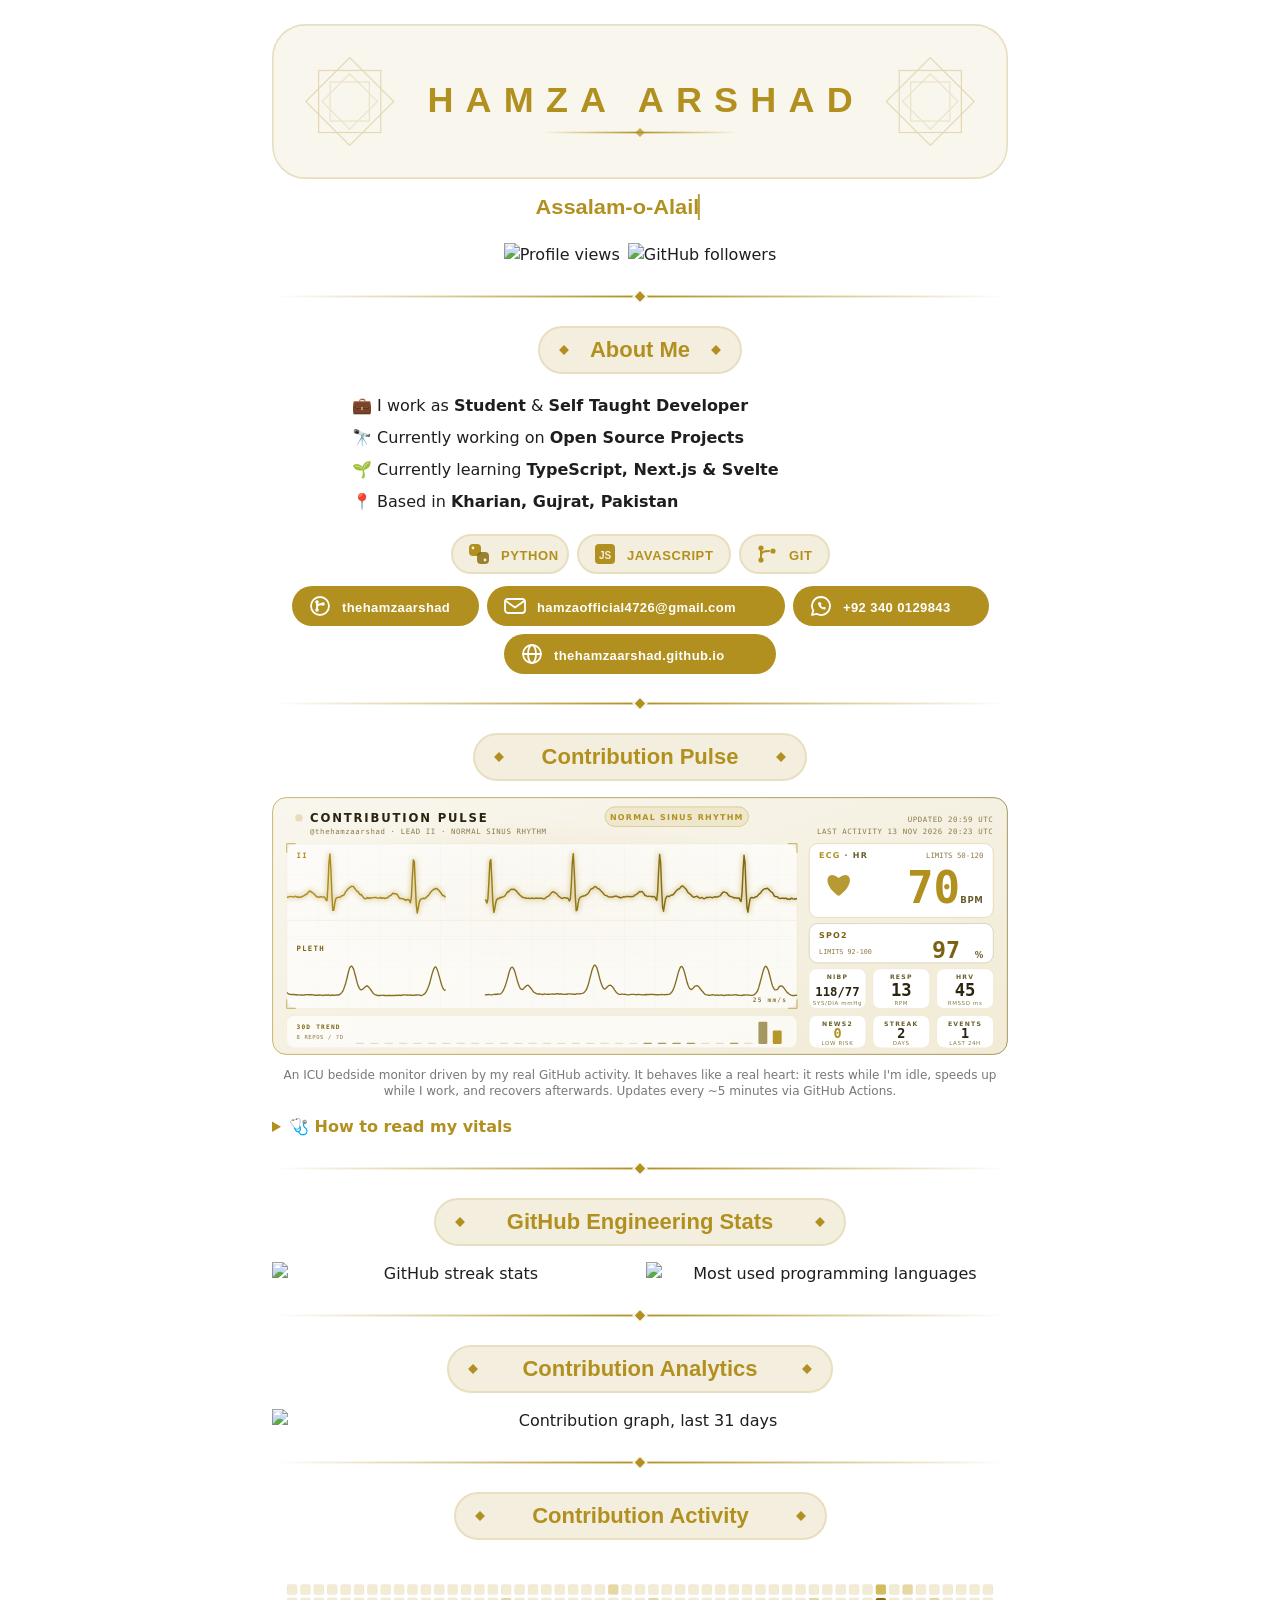
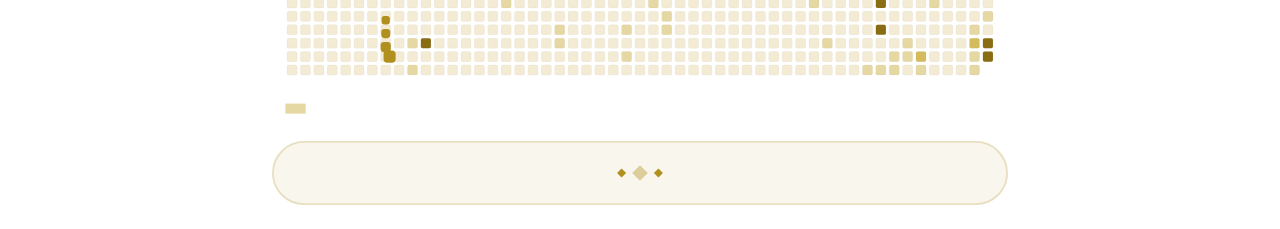
==== commit 0a5f64a2: "deploy: thehamzaarshad/thehamzaarshad@4110fb2c6909d0b6ee7b3a00cbe728cd7fa4a047" ====
--- a/index.html
+++ b/index.html
@@ -12,30 +12,30 @@
         :root { --theme-bg-rgb: 32 22 31; --theme-card-rgb: 44 31 43; --theme-accent-rgb: 220 165 76; --theme-text-rgb: 232 222 200; color-scheme: dark; }
       }
     </style>
-    <link href="./_app/immutable/entry/start.BSdmAaXW.js" rel="modulepreload">
-		<link href="./_app/immutable/chunks/DziWVOYS.js" rel="modulepreload">
+    <link href="./_app/immutable/entry/start.BLAcKczN.js" rel="modulepreload">
+		<link href="./_app/immutable/chunks/CLI-qspw.js" rel="modulepreload">
 		<link href="./_app/immutable/chunks/DFSUo05_.js" rel="modulepreload">
-		<link href="./_app/immutable/entry/app.BWqGsgum.js" rel="modulepreload">
+		<link href="./_app/immutable/entry/app.Dod2Xw4d.js" rel="modulepreload">
 		<link href="./_app/immutable/chunks/BySiEMLv.js" rel="modulepreload">
-		<link href="./_app/immutable/nodes/0.B6vLaC3B.js" rel="modulepreload">
-		<link href="./_app/immutable/nodes/2.BCVw4zZV.js" rel="modulepreload">
+		<link href="./_app/immutable/nodes/0.CDaNolzj.js" rel="modulepreload">
+		<link href="./_app/immutable/nodes/2.4aPUHxSR.js" rel="modulepreload">
 		<title>Hamza Arshad | Student &amp; Self Taught Developer</title><!-- HEAD_svelte-1uyhy91_START --><meta name="description" content="Assalam-o-Alaikum!"><!-- HEAD_svelte-1uyhy91_END -->
-		<link href="./_app/immutable/assets/0.Cv1HGIyC.css" rel="stylesheet">
+		<link href="./_app/immutable/assets/0.BTKJjkS4.css" rel="stylesheet">
   </head>
   <body data-sveltekit-preload-data="hover">
-    <div style="display: contents">   <div class="min-h-screen bg-theme-bg text-theme-text"><div class="mx-auto max-w-3xl px-4 py-6 text-center"><picture><source media="(prefers-color-scheme: dark)" srcset="/assets/banner-dark.svg"> <img src="/assets/banner-light.svg" alt="Hamza Arshad" class="w-full" loading="lazy"></picture> <picture><source media="(prefers-color-scheme: dark)" srcset="/assets/typing-dark.svg"> <img src="/assets/typing-light.svg" alt="Assalam-o-Alaikum!." class="mx-auto mt-2" loading="lazy"></picture> <div class="mt-4 flex flex-wrap items-center justify-center gap-2"><a href="https://github.com/thehamzaarshad"><picture><source media="(prefers-color-scheme: dark)" srcset="https://api.visitorbadge.io/api/visitors?path=github.com%2Fthehamzaarshad&amp;label=PROFILE%20VIEWS&amp;labelColor=%2320161F&amp;countColor=%23DCA54C&amp;style=for-the-badge"> <img src="https://api.visitorbadge.io/api/visitors?path=github.com%2Fthehamzaarshad&amp;label=PROFILE%20VIEWS&amp;labelColor=%23000000&amp;countColor=%23B1901F&amp;style=for-the-badge" alt="Profile views" class="" loading="lazy"></picture></a> <a href="https://github.com/thehamzaarshad?tab=followers"><picture><source media="(prefers-color-scheme: dark)" srcset="https://img.shields.io/github/followers/thehamzaarshad?label=FOLLOWERS&amp;style=for-the-badge&amp;logo=github&amp;color=DCA54C&amp;labelColor=20161F&amp;logoColor=DCA54C"> <img src="https://img.shields.io/github/followers/thehamzaarshad?label=FOLLOWERS&amp;style=for-the-badge&amp;logo=github&amp;color=B1901F&amp;labelColor=000000&amp;logoColor=FFFFFF" alt="GitHub followers" class="" loading="lazy"></picture></a></div> <picture><source media="(prefers-color-scheme: dark)" srcset="/assets/divider-dark.svg"> <img src="/assets/divider-light.svg" alt="" class="my-6 w-full" loading="lazy"></picture> <picture><source media="(prefers-color-scheme: dark)" srcset="/assets/heading-about-me-dark.svg"> <img src="/assets/heading-about-me-light.svg" alt="About Me" class="mx-auto h-12" loading="lazy"></picture> <ul class="mx-auto mt-5 max-w-xl space-y-2 text-left"><li><!-- HTML_TAG_START -->💼 I work as <b>Student</b> & <b>Self Taught Developer</b><!-- HTML_TAG_END --></li><li><!-- HTML_TAG_START -->🔭 Currently working on <b>Open Source Projects</b><!-- HTML_TAG_END --></li><li><!-- HTML_TAG_START -->🌱 Currently learning <b>TypeScript, Next.js & Svelte</b><!-- HTML_TAG_END --></li><li><!-- HTML_TAG_START -->📍 Based in <b>Kharian, Gujrat, Pakistan</b><!-- HTML_TAG_END --></li></ul> <div class="mt-5 flex flex-wrap items-center justify-center gap-2"><picture><source media="(prefers-color-scheme: dark)" srcset="/assets/skill-python-dark.svg"> <img src="/assets/skill-python-light.svg" alt="Python" class="h-10" loading="lazy"></picture> <picture><source media="(prefers-color-scheme: dark)" srcset="/assets/skill-javascript-dark.svg"> <img src="/assets/skill-javascript-light.svg" alt="JavaScript" class="h-10" loading="lazy"></picture> <picture><source media="(prefers-color-scheme: dark)" srcset="/assets/skill-git-dark.svg"> <img src="/assets/skill-git-light.svg" alt="Git" class="h-10" loading="lazy"></picture></div> <div class="mt-3 flex flex-wrap items-center justify-center gap-2"><a href="https://github.com/thehamzaarshad"><picture><source media="(prefers-color-scheme: dark)" srcset="/assets/social-github-dark.svg"> <img src="/assets/social-github-light.svg" alt="Github" class="h-10" loading="lazy"></picture></a> <a href="mailto:hamzaofficial4726@gmail.com"><picture><source media="(prefers-color-scheme: dark)" srcset="/assets/social-email-dark.svg"> <img src="/assets/social-email-light.svg" alt="Email" class="h-10" loading="lazy"></picture></a> <a href="https://wa.me/923400129843"><picture><source media="(prefers-color-scheme: dark)" srcset="/assets/social-whatsapp-dark.svg"> <img src="/assets/social-whatsapp-light.svg" alt="Whatsapp" class="h-10" loading="lazy"></picture></a> <a href="https://thehamzaarshad.github.io"><picture><source media="(prefers-color-scheme: dark)" srcset="/assets/social-website-dark.svg"> <img src="/assets/social-website-light.svg" alt="Website" class="h-10" loading="lazy"></picture></a></div> <picture><source media="(prefers-color-scheme: dark)" srcset="/assets/divider-dark.svg"> <img src="/assets/divider-light.svg" alt="" class="my-6 w-full" loading="lazy"></picture> <picture><source media="(prefers-color-scheme: dark)" srcset="/assets/heading-contribution-pulse-dark.svg"> <img src="/assets/heading-contribution-pulse-light.svg" alt="Contribution Pulse" class="mx-auto h-12" loading="lazy"></picture> <picture><source media="(prefers-color-scheme: dark)" srcset="/assets/ecg-dark.svg"> <img src="/assets/ecg-light.svg" alt="Contribution Pulse - live ICU-style monitor of my GitHub activity" class="mt-4 w-full rounded-xl" loading="lazy"></picture> <p class="mt-3 text-xs text-theme-text/60">An ICU bedside monitor driven by my real GitHub activity. It behaves like a real heart: it rests while I'm idle, speeds up while I work, and recovers afterwards. Updates every ~5 minutes via GitHub Actions.</p> <details class="mt-4 text-left"><summary class="cursor-pointer font-semibold text-theme-accent" data-svelte-h="svelte-82myjq">🩺 How to read my vitals</summary> <div class="mt-3 overflow-x-auto"><table class="w-full text-left text-sm"><thead data-svelte-h="svelte-1nf3m8f"><tr class="border-b border-theme-accent/30"><th class="py-2 pr-3">Vital</th><th class="py-2 pr-3">What it means</th><th class="py-2">How it is computed</th></tr></thead> <tbody><tr class="border-b border-theme-accent/10 align-top"><td class="py-2 pr-3"><!-- HTML_TAG_START --><b>HR</b> (BPM)<!-- HTML_TAG_END --></td> <td class="py-2 pr-3"><!-- HTML_TAG_START -->Live effort<!-- HTML_TAG_END --></td> <td class="py-2"><!-- HTML_TAG_START -->Rests at ~70. Every recent event (push, PR, review, issue) ramps HR up toward ~130 within minutes, and it recovers over ~35 minutes after I stop<!-- HTML_TAG_END --></td> </tr><tr class="border-b border-theme-accent/10 align-top"><td class="py-2 pr-3"><!-- HTML_TAG_START --><b>SpO2</b> (%)<!-- HTML_TAG_END --></td> <td class="py-2 pr-3"><!-- HTML_TAG_START -->Oxygen saturation<!-- HTML_TAG_END --></td> <td class="py-2"><!-- HTML_TAG_START -->Healthy 97-99%, dips about 1% at full effort. Consistency (active days) nudges it slightly<!-- HTML_TAG_END --></td> </tr><tr class="border-b border-theme-accent/10 align-top"><td class="py-2 pr-3"><!-- HTML_TAG_START --><b>NIBP</b> (mmHg)<!-- HTML_TAG_END --></td> <td class="py-2 pr-3"><!-- HTML_TAG_START -->Blood pressure<!-- HTML_TAG_END --></td> <td class="py-2"><!-- HTML_TAG_START -->~118/76 at rest. Systolic rises up to ~148 while working, diastolic barely moves<!-- HTML_TAG_END --></td> </tr><tr class="border-b border-theme-accent/10 align-top"><td class="py-2 pr-3"><!-- HTML_TAG_START --><b>RESP</b> (rpm)<!-- HTML_TAG_END --></td> <td class="py-2 pr-3"><!-- HTML_TAG_START -->Breathing<!-- HTML_TAG_END --></td> <td class="py-2"><!-- HTML_TAG_START -->14 at rest, up to 24 while working. The breathing sway on the ECG follows it<!-- HTML_TAG_END --></td> </tr><tr class="border-b border-theme-accent/10 align-top"><td class="py-2 pr-3"><!-- HTML_TAG_START --><b>HRV</b> (RMSSD ms)<!-- HTML_TAG_END --></td> <td class="py-2 pr-3"><!-- HTML_TAG_START -->Variability<!-- HTML_TAG_END --></td> <td class="py-2"><!-- HTML_TAG_START -->35-60 ms at rest depending on consistency, drops while working<!-- HTML_TAG_END --></td> </tr><tr class="border-b border-theme-accent/10 align-top"><td class="py-2 pr-3"><!-- HTML_TAG_START --><b>NEWS2</b><!-- HTML_TAG_END --></td> <td class="py-2 pr-3"><!-- HTML_TAG_START -->Overall early-warning score<!-- HTML_TAG_END --></td> <td class="py-2"><!-- HTML_TAG_START -->The NHS NEWS2 banding applied to HR, SpO2, systolic BP and RR<!-- HTML_TAG_END --></td> </tr></tbody></table></div> <p class="mt-3 text-sm"><!-- HTML_TAG_START --><b>Rhythms:</b> normal sinus rhythm at rest, tachycardia while working hard, then back to normal. After 2+ days of no activity: bradycardia → irregular rhythm (PVCs) → <b>asystole</b> after 7 days with no activity.<!-- HTML_TAG_END --></p> <p class="mt-2 text-sm"><!-- HTML_TAG_START --><b>Alarms:</b> NEWS2 5-6 = <i>urgent review</i>, NEWS2 7+ = <i>escalate</i>. The bottom strip shows my last 30 days of contributions.<!-- HTML_TAG_END --></p></details> <picture><source media="(prefers-color-scheme: dark)" srcset="/assets/divider-dark.svg"> <img src="/assets/divider-light.svg" alt="" class="my-6 w-full" loading="lazy"></picture> <picture><source media="(prefers-color-scheme: dark)" srcset="/assets/heading-github-engineering-stats-dark.svg"> <img src="/assets/heading-github-engineering-stats-light.svg" alt="GitHub Engineering Stats" class="mx-auto h-12" loading="lazy"></picture> <div class="mt-4 grid items-center gap-3 sm:grid-cols-2"><picture><source media="(prefers-color-scheme: dark)" srcset="https://streak-stats.demolab.com/?user=thehamzaarshad&amp;hide_border=false&amp;border=DCA54C&amp;background=20161F&amp;ring=DCA54C&amp;fire=DCA54C&amp;currStreakNum=DCA54C&amp;sideNums=DCA54C&amp;currStreakLabel=DCA54C&amp;sideLabels=DCA54C&amp;dates=DCA54C&amp;mode=daily&amp;locale=en&amp;disable_animations=true"> <img src="https://streak-stats.demolab.com/?user=thehamzaarshad&amp;hide_border=false&amp;border=B1901F&amp;background=FFFFFF&amp;ring=B1901F&amp;fire=B1901F&amp;currStreakNum=000000&amp;sideNums=000000&amp;currStreakLabel=B1901F&amp;sideLabels=000000&amp;dates=000000&amp;mode=daily&amp;locale=en&amp;disable_animations=true" alt="GitHub streak stats" class="w-full" loading="lazy"></picture> <picture><source media="(prefers-color-scheme: dark)" srcset="https://github-stats-extended.vercel.app/api/top-langs/?username=thehamzaarshad&amp;layout=compact&amp;card_width=420&amp;hide_border=false&amp;border_color=DCA54C&amp;title_color=DCA54C&amp;text_color=DCA54C&amp;bg_color=20161F&amp;custom_title=Technology%20Footprint"> <img src="https://github-stats-extended.vercel.app/api/top-langs/?username=thehamzaarshad&amp;layout=compact&amp;card_width=420&amp;hide_border=false&amp;border_color=B1901F&amp;title_color=B1901F&amp;text_color=000000&amp;bg_color=FFFFFF&amp;custom_title=Technology%20Footprint" alt="Most used programming languages" class="w-full" loading="lazy"></picture></div> <picture><source media="(prefers-color-scheme: dark)" srcset="/assets/divider-dark.svg"> <img src="/assets/divider-light.svg" alt="" class="my-6 w-full" loading="lazy"></picture> <picture><source media="(prefers-color-scheme: dark)" srcset="/assets/heading-contribution-analytics-dark.svg"> <img src="/assets/heading-contribution-analytics-light.svg" alt="Contribution Analytics" class="mx-auto h-12" loading="lazy"></picture> <picture><source media="(prefers-color-scheme: dark)" srcset="https://fabianocouto-activity-graph.vercel.app/graph/?username=thehamzaarshad&amp;hide_border=true&amp;bg_color=20161F&amp;color=DCA54C&amp;line=DCA54C&amp;point=DCA54C&amp;area=true&amp;area_color=DCA54C"> <img src="https://fabianocouto-activity-graph.vercel.app/graph/?username=thehamzaarshad&amp;hide_border=true&amp;bg_color=FFFFFF&amp;color=000000&amp;line=B1901F&amp;point=B1901F&amp;area=true&amp;area_color=B1901F" alt="Contribution graph, last 31 days" class="mt-4 w-full" loading="lazy"></picture> <picture><source media="(prefers-color-scheme: dark)" srcset="/assets/divider-dark.svg"> <img src="/assets/divider-light.svg" alt="" class="my-6 w-full" loading="lazy"></picture> <picture><source media="(prefers-color-scheme: dark)" srcset="/assets/heading-contribution-activity-dark.svg"> <img src="/assets/heading-contribution-activity-light.svg" alt="Contribution Activity" class="mx-auto h-12" loading="lazy"></picture> <picture><source media="(prefers-color-scheme: dark)" srcset="/assets/snake-dark.svg"> <img src="/assets/snake-light.svg" alt="Animated snake eating my GitHub contribution grid" class="mt-4 w-full" loading="lazy"></picture> <picture><source media="(prefers-color-scheme: dark)" srcset="/assets/footer-dark.svg"> <img src="/assets/footer-light.svg" alt="" class="mt-6 w-full" loading="lazy"></picture></div></div> 
+    <div style="display: contents">   <div class="min-h-screen bg-theme-bg text-theme-text"><div class="mx-auto max-w-3xl px-4 py-6 text-center"><picture><source media="(prefers-color-scheme: dark)" srcset="/assets/banner-dark.svg"> <img src="/assets/banner-light.svg" alt="Hamza Arshad" class="w-full" loading="lazy"></picture> <picture><source media="(prefers-color-scheme: dark)" srcset="/assets/typing-dark.svg"> <img src="/assets/typing-light.svg" alt="Assalam-o-Alaikum!." class="mx-auto mt-2" loading="lazy"></picture> <div class="mt-4 flex flex-wrap items-center justify-center gap-2"><a href="https://github.com/thehamzaarshad"><picture><source media="(prefers-color-scheme: dark)" srcset="https://api.visitorbadge.io/api/visitors?path=thehamzaarshad.github.io&amp;label=PROFILE%20VIEWS&amp;labelColor=%2320161F&amp;countColor=%23DCA54C&amp;style=for-the-badge"> <img src="https://api.visitorbadge.io/api/visitors?path=thehamzaarshad.github.io&amp;label=PROFILE%20VIEWS&amp;labelColor=%23000000&amp;countColor=%23B1901F&amp;style=for-the-badge" alt="Profile views" class="" loading="lazy"></picture></a> <a href="https://github.com/thehamzaarshad?tab=followers"><picture><source media="(prefers-color-scheme: dark)" srcset="https://img.shields.io/github/followers/thehamzaarshad?label=FOLLOWERS&amp;style=for-the-badge&amp;logo=github&amp;color=DCA54C&amp;labelColor=20161F&amp;logoColor=DCA54C"> <img src="https://img.shields.io/github/followers/thehamzaarshad?label=FOLLOWERS&amp;style=for-the-badge&amp;logo=github&amp;color=B1901F&amp;labelColor=000000&amp;logoColor=FFFFFF" alt="GitHub followers" class="" loading="lazy"></picture></a></div> <picture><source media="(prefers-color-scheme: dark)" srcset="/assets/divider-dark.svg"> <img src="/assets/divider-light.svg" alt="" class="my-6 w-full" loading="lazy"></picture> <picture><source media="(prefers-color-scheme: dark)" srcset="/assets/heading-about-me-dark.svg"> <img src="/assets/heading-about-me-light.svg" alt="About Me" class="mx-auto h-12" loading="lazy"></picture> <ul class="mx-auto mt-5 max-w-xl space-y-2 text-left"><li><!-- HTML_TAG_START -->💼 I work as <b>Student</b> & <b>Self Taught Developer</b><!-- HTML_TAG_END --></li><li><!-- HTML_TAG_START -->🔭 Currently working on <b>Open Source Projects</b><!-- HTML_TAG_END --></li><li><!-- HTML_TAG_START -->🌱 Currently learning <b>TypeScript, Next.js & Svelte</b><!-- HTML_TAG_END --></li><li><!-- HTML_TAG_START -->📍 Based in <b>Kharian, Gujrat, Pakistan</b><!-- HTML_TAG_END --></li></ul> <div class="mt-5 flex flex-wrap items-center justify-center gap-2"><picture><source media="(prefers-color-scheme: dark)" srcset="/assets/skill-python-dark.svg"> <img src="/assets/skill-python-light.svg" alt="Python" class="h-10" loading="lazy"></picture> <picture><source media="(prefers-color-scheme: dark)" srcset="/assets/skill-javascript-dark.svg"> <img src="/assets/skill-javascript-light.svg" alt="JavaScript" class="h-10" loading="lazy"></picture> <picture><source media="(prefers-color-scheme: dark)" srcset="/assets/skill-git-dark.svg"> <img src="/assets/skill-git-light.svg" alt="Git" class="h-10" loading="lazy"></picture></div> <div class="mt-3 flex flex-wrap items-center justify-center gap-2"><a href="https://github.com/thehamzaarshad"><picture><source media="(prefers-color-scheme: dark)" srcset="/assets/social-github-dark.svg"> <img src="/assets/social-github-light.svg" alt="Github" class="h-10" loading="lazy"></picture></a> <a href="mailto:hamzaofficial4726@gmail.com"><picture><source media="(prefers-color-scheme: dark)" srcset="/assets/social-email-dark.svg"> <img src="/assets/social-email-light.svg" alt="Email" class="h-10" loading="lazy"></picture></a> <a href="https://wa.me/923400129843"><picture><source media="(prefers-color-scheme: dark)" srcset="/assets/social-whatsapp-dark.svg"> <img src="/assets/social-whatsapp-light.svg" alt="Whatsapp" class="h-10" loading="lazy"></picture></a> <a href="https://thehamzaarshad.github.io"><picture><source media="(prefers-color-scheme: dark)" srcset="/assets/social-website-dark.svg"> <img src="/assets/social-website-light.svg" alt="Website" class="h-10" loading="lazy"></picture></a></div> <picture><source media="(prefers-color-scheme: dark)" srcset="/assets/divider-dark.svg"> <img src="/assets/divider-light.svg" alt="" class="my-6 w-full" loading="lazy"></picture> <picture><source media="(prefers-color-scheme: dark)" srcset="/assets/heading-contribution-pulse-dark.svg"> <img src="/assets/heading-contribution-pulse-light.svg" alt="Contribution Pulse" class="mx-auto h-12" loading="lazy"></picture> <picture><source media="(prefers-color-scheme: dark)" srcset="/assets/ecg-dark.svg"> <img src="/assets/ecg-light.svg" alt="Contribution Pulse - live ICU-style monitor of my GitHub activity" class="mt-4 w-full rounded-xl" loading="lazy"></picture> <p class="mt-3 text-xs text-theme-text/60">An ICU bedside monitor driven by my real GitHub activity. It behaves like a real heart: it rests while I'm idle, speeds up while I work, and recovers afterwards. Updates every ~5 minutes via GitHub Actions.</p> <details class="mt-4 text-left"><summary class="cursor-pointer font-semibold text-theme-accent" data-svelte-h="svelte-82myjq">🩺 How to read my vitals</summary> <ul class="mt-3 space-y-2 text-sm text-theme-text/80"><li><b>HR (BPM):</b> Live effort. Rests at ~70, rises toward ~130 while I work.</li><li><b>SpO2 (%):</b> Oxygen saturation, healthy 97-99%.</li><li><b>NIBP (mmHg):</b> Blood pressure, ~118/76 at rest, systolic up to ~148.</li><li><b>RESP (rpm):</b> Breathing, 14 at rest, up to 24 while working.</li><li><b>HRV (ms):</b> Variability, 35-60 at rest, drops while working.</li><li><b>NEWS2:</b> Overall early-warning score. 5-6 urgent review, 7+ escalate.</li></ul></details> <picture><source media="(prefers-color-scheme: dark)" srcset="/assets/divider-dark.svg"> <img src="/assets/divider-light.svg" alt="" class="my-6 w-full" loading="lazy"></picture> <picture><source media="(prefers-color-scheme: dark)" srcset="/assets/heading-github-engineering-stats-dark.svg"> <img src="/assets/heading-github-engineering-stats-light.svg" alt="GitHub Engineering Stats" class="mx-auto h-12" loading="lazy"></picture> <div class="mt-4 grid items-center gap-3 sm:grid-cols-2"><picture><source media="(prefers-color-scheme: dark)" srcset="https://streak-stats.demolab.com/?user=thehamzaarshad&amp;hide_border=false&amp;border=DCA54C&amp;background=20161F&amp;ring=DCA54C&amp;fire=DCA54C&amp;currStreakNum=DCA54C&amp;sideNums=DCA54C&amp;currStreakLabel=DCA54C&amp;sideLabels=DCA54C&amp;dates=DCA54C&amp;mode=daily&amp;locale=en&amp;disable_animations=true"> <img src="https://streak-stats.demolab.com/?user=thehamzaarshad&amp;hide_border=false&amp;border=B1901F&amp;background=FFFFFF&amp;ring=B1901F&amp;fire=B1901F&amp;currStreakNum=000000&amp;sideNums=000000&amp;currStreakLabel=B1901F&amp;sideLabels=000000&amp;dates=000000&amp;mode=daily&amp;locale=en&amp;disable_animations=true" alt="GitHub streak stats" class="w-full" loading="lazy"></picture> <picture><source media="(prefers-color-scheme: dark)" srcset="https://github-stats-extended.vercel.app/api/top-langs/?username=thehamzaarshad&amp;layout=compact&amp;card_width=420&amp;hide_border=false&amp;border_color=DCA54C&amp;title_color=DCA54C&amp;text_color=DCA54C&amp;bg_color=20161F&amp;custom_title=Technology%20Footprint"> <img src="https://github-stats-extended.vercel.app/api/top-langs/?username=thehamzaarshad&amp;layout=compact&amp;card_width=420&amp;hide_border=false&amp;border_color=B1901F&amp;title_color=B1901F&amp;text_color=000000&amp;bg_color=FFFFFF&amp;custom_title=Technology%20Footprint" alt="Most used programming languages" class="w-full" loading="lazy"></picture></div> <picture><source media="(prefers-color-scheme: dark)" srcset="/assets/divider-dark.svg"> <img src="/assets/divider-light.svg" alt="" class="my-6 w-full" loading="lazy"></picture> <picture><source media="(prefers-color-scheme: dark)" srcset="/assets/heading-contribution-analytics-dark.svg"> <img src="/assets/heading-contribution-analytics-light.svg" alt="Contribution Analytics" class="mx-auto h-12" loading="lazy"></picture> <picture><source media="(prefers-color-scheme: dark)" srcset="https://fabianocouto-activity-graph.vercel.app/graph/?username=thehamzaarshad&amp;hide_border=true&amp;bg_color=20161F&amp;color=DCA54C&amp;line=DCA54C&amp;point=DCA54C&amp;area=true&amp;area_color=DCA54C"> <img src="https://fabianocouto-activity-graph.vercel.app/graph/?username=thehamzaarshad&amp;hide_border=true&amp;bg_color=FFFFFF&amp;color=000000&amp;line=B1901F&amp;point=B1901F&amp;area=true&amp;area_color=B1901F" alt="Contribution graph, last 31 days" class="mt-4 w-full" loading="lazy"></picture> <picture><source media="(prefers-color-scheme: dark)" srcset="/assets/divider-dark.svg"> <img src="/assets/divider-light.svg" alt="" class="my-6 w-full" loading="lazy"></picture> <picture><source media="(prefers-color-scheme: dark)" srcset="/assets/heading-contribution-activity-dark.svg"> <img src="/assets/heading-contribution-activity-light.svg" alt="Contribution Activity" class="mx-auto h-12" loading="lazy"></picture> <picture><source media="(prefers-color-scheme: dark)" srcset="/assets/snake-dark.svg"> <img src="/assets/snake-light.svg" alt="Animated snake eating my GitHub contribution grid" class="mt-4 w-full" loading="lazy"></picture> <picture><source media="(prefers-color-scheme: dark)" srcset="/assets/footer-dark.svg"> <img src="/assets/footer-light.svg" alt="" class="mt-6 w-full" loading="lazy"></picture></div></div> 
 			
 			<script>
 				{
-					__sveltekit_qmkp3m = {
+					__sveltekit_1vzxjbu = {
 						base: new URL(".", location).pathname.slice(0, -1)
 					};
 
 					const element = document.currentScript.parentElement;
 
 					Promise.all([
-						import("./_app/immutable/entry/start.BSdmAaXW.js"),
-						import("./_app/immutable/entry/app.BWqGsgum.js")
+						import("./_app/immutable/entry/start.BLAcKczN.js"),
+						import("./_app/immutable/entry/app.Dod2Xw4d.js")
 					]).then(([kit, app]) => {
 						kit.start(app, element, {
 							node_ids: [0, 2],
--- a/_app/immutable/assets/0.BTKJjkS4.css
+++ b/_app/immutable/assets/0.BTKJjkS4.css
@@ -0,0 +1 @@
+*,:before,:after{--tw-border-spacing-x: 0;--tw-border-spacing-y: 0;--tw-translate-x: 0;--tw-translate-y: 0;--tw-rotate: 0;--tw-skew-x: 0;--tw-skew-y: 0;--tw-scale-x: 1;--tw-scale-y: 1;--tw-pan-x: ;--tw-pan-y: ;--tw-pinch-zoom: ;--tw-scroll-snap-strictness: proximity;--tw-gradient-from-position: ;--tw-gradient-via-position: ;--tw-gradient-to-position: ;--tw-ordinal: ;--tw-slashed-zero: ;--tw-numeric-figure: ;--tw-numeric-spacing: ;--tw-numeric-fraction: ;--tw-ring-inset: ;--tw-ring-offset-width: 0px;--tw-ring-offset-color: #fff;--tw-ring-color: rgb(63 131 248 / .5);--tw-ring-offset-shadow: 0 0 #0000;--tw-ring-shadow: 0 0 #0000;--tw-shadow: 0 0 #0000;--tw-shadow-colored: 0 0 #0000;--tw-blur: ;--tw-brightness: ;--tw-contrast: ;--tw-grayscale: ;--tw-hue-rotate: ;--tw-invert: ;--tw-saturate: ;--tw-sepia: ;--tw-drop-shadow: ;--tw-backdrop-blur: ;--tw-backdrop-brightness: ;--tw-backdrop-contrast: ;--tw-backdrop-grayscale: ;--tw-backdrop-hue-rotate: ;--tw-backdrop-invert: ;--tw-backdrop-opacity: ;--tw-backdrop-saturate: ;--tw-backdrop-sepia: ;--tw-contain-size: ;--tw-contain-layout: ;--tw-contain-paint: ;--tw-contain-style: }::backdrop{--tw-border-spacing-x: 0;--tw-border-spacing-y: 0;--tw-translate-x: 0;--tw-translate-y: 0;--tw-rotate: 0;--tw-skew-x: 0;--tw-skew-y: 0;--tw-scale-x: 1;--tw-scale-y: 1;--tw-pan-x: ;--tw-pan-y: ;--tw-pinch-zoom: ;--tw-scroll-snap-strictness: proximity;--tw-gradient-from-position: ;--tw-gradient-via-position: ;--tw-gradient-to-position: ;--tw-ordinal: ;--tw-slashed-zero: ;--tw-numeric-figure: ;--tw-numeric-spacing: ;--tw-numeric-fraction: ;--tw-ring-inset: ;--tw-ring-offset-width: 0px;--tw-ring-offset-color: #fff;--tw-ring-color: rgb(63 131 248 / .5);--tw-ring-offset-shadow: 0 0 #0000;--tw-ring-shadow: 0 0 #0000;--tw-shadow: 0 0 #0000;--tw-shadow-colored: 0 0 #0000;--tw-blur: ;--tw-brightness: ;--tw-contrast: ;--tw-grayscale: ;--tw-hue-rotate: ;--tw-invert: ;--tw-saturate: ;--tw-sepia: ;--tw-drop-shadow: ;--tw-backdrop-blur: ;--tw-backdrop-brightness: ;--tw-backdrop-contrast: ;--tw-backdrop-grayscale: ;--tw-backdrop-hue-rotate: ;--tw-backdrop-invert: ;--tw-backdrop-opacity: ;--tw-backdrop-saturate: ;--tw-backdrop-sepia: ;--tw-contain-size: ;--tw-contain-layout: ;--tw-contain-paint: ;--tw-contain-style: }*,:before,:after{box-sizing:border-box;border-width:0;border-style:solid;border-color:#e5e7eb}:before,:after{--tw-content: ""}html,:host{line-height:1.5;-webkit-text-size-adjust:100%;-moz-tab-size:4;-o-tab-size:4;tab-size:4;font-family:ui-sans-serif,system-ui,sans-serif,"Apple Color Emoji","Segoe UI Emoji",Segoe UI Symbol,"Noto Color Emoji";font-feature-settings:normal;font-variation-settings:normal;-webkit-tap-highlight-color:transparent}body{margin:0;line-height:inherit}hr{height:0;color:inherit;border-top-width:1px}abbr:where([title]){-webkit-text-decoration:underline dotted;text-decoration:underline dotted}h1,h2,h3,h4,h5,h6{font-size:inherit;font-weight:inherit}a{color:inherit;text-decoration:inherit}b,strong{font-weight:bolder}code,kbd,samp,pre{font-family:ui-monospace,SFMono-Regular,Menlo,Monaco,Consolas,Liberation Mono,Courier New,monospace;font-feature-settings:normal;font-variation-settings:normal;font-size:1em}small{font-size:80%}sub,sup{font-size:75%;line-height:0;position:relative;vertical-align:baseline}sub{bottom:-.25em}sup{top:-.5em}table{text-indent:0;border-color:inherit;border-collapse:collapse}button,input,optgroup,select,textarea{font-family:inherit;font-feature-settings:inherit;font-variation-settings:inherit;font-size:100%;font-weight:inherit;line-height:inherit;letter-spacing:inherit;color:inherit;margin:0;padding:0}button,select{text-transform:none}button,input:where([type=button]),input:where([type=reset]),input:where([type=submit]){-webkit-appearance:button;background-color:transparent;background-image:none}:-moz-focusring{outline:auto}:-moz-ui-invalid{box-shadow:none}progress{vertical-align:baseline}::-webkit-inner-spin-button,::-webkit-outer-spin-button{height:auto}[type=search]{-webkit-appearance:textfield;outline-offset:-2px}::-webkit-search-decoration{-webkit-appearance:none}::-webkit-file-upload-button{-webkit-appearance:button;font:inherit}summary{display:list-item}blockquote,dl,dd,h1,h2,h3,h4,h5,h6,hr,figure,p,pre{margin:0}fieldset{margin:0;padding:0}legend{padding:0}ol,ul,menu{list-style:none;margin:0;padding:0}dialog{padding:0}textarea{resize:vertical}input::-moz-placeholder,textarea::-moz-placeholder{opacity:1;color:#9ca3af}input::placeholder,textarea::placeholder{opacity:1;color:#9ca3af}button,[role=button]{cursor:pointer}:disabled{cursor:default}img,svg,video,canvas,audio,iframe,embed,object{display:block;vertical-align:middle}img,video{max-width:100%;height:auto}[hidden]:where(:not([hidden=until-found])){display:none}[data-tooltip-style^=light]+.tooltip>.tooltip-arrow:before{border-style:solid;border-color:#e5e7eb}[data-tooltip-style^=light]+.tooltip[data-popper-placement^=top]>.tooltip-arrow:before{border-bottom-width:1px;border-right-width:1px}[data-tooltip-style^=light]+.tooltip[data-popper-placement^=right]>.tooltip-arrow:before{border-bottom-width:1px;border-left-width:1px}[data-tooltip-style^=light]+.tooltip[data-popper-placement^=bottom]>.tooltip-arrow:before{border-top-width:1px;border-left-width:1px}[data-tooltip-style^=light]+.tooltip[data-popper-placement^=left]>.tooltip-arrow:before{border-top-width:1px;border-right-width:1px}.tooltip[data-popper-placement^=top]>.tooltip-arrow{bottom:-4px}.tooltip[data-popper-placement^=bottom]>.tooltip-arrow{top:-4px}.tooltip[data-popper-placement^=left]>.tooltip-arrow{right:-4px}.tooltip[data-popper-placement^=right]>.tooltip-arrow{left:-4px}.tooltip.invisible>.tooltip-arrow:before{visibility:hidden}[data-popper-arrow],[data-popper-arrow]:before{position:absolute;width:8px;height:8px;background:inherit}[data-popper-arrow]{visibility:hidden}[data-popper-arrow]:before{content:"";visibility:visible;transform:rotate(45deg)}[data-popper-arrow]:after{content:"";visibility:visible;transform:rotate(45deg);position:absolute;width:9px;height:9px;background:inherit}[role=tooltip]>[data-popper-arrow]:before{border-style:solid;border-color:#e5e7eb}.dark [role=tooltip]>[data-popper-arrow]:before{border-style:solid;border-color:#4b5563}[role=tooltip]>[data-popper-arrow]:after{border-style:solid;border-color:#e5e7eb}.dark [role=tooltip]>[data-popper-arrow]:after{border-style:solid;border-color:#4b5563}[data-popover][role=tooltip][data-popper-placement^=top]>[data-popper-arrow]:before{border-bottom-width:1px;border-right-width:1px}[data-popover][role=tooltip][data-popper-placement^=top]>[data-popper-arrow]:after{border-bottom-width:1px;border-right-width:1px}[data-popover][role=tooltip][data-popper-placement^=right]>[data-popper-arrow]:before{border-bottom-width:1px;border-left-width:1px}[data-popover][role=tooltip][data-popper-placement^=right]>[data-popper-arrow]:after{border-bottom-width:1px;border-left-width:1px}[data-popover][role=tooltip][data-popper-placement^=bottom]>[data-popper-arrow]:before{border-top-width:1px;border-left-width:1px}[data-popover][role=tooltip][data-popper-placement^=bottom]>[data-popper-arrow]:after{border-top-width:1px;border-left-width:1px}[data-popover][role=tooltip][data-popper-placement^=left]>[data-popper-arrow]:before{border-top-width:1px;border-right-width:1px}[data-popover][role=tooltip][data-popper-placement^=left]>[data-popper-arrow]:after{border-top-width:1px;border-right-width:1px}[data-popover][role=tooltip][data-popper-placement^=top]>[data-popper-arrow]{bottom:-5px}[data-popover][role=tooltip][data-popper-placement^=bottom]>[data-popper-arrow]{top:-5px}[data-popover][role=tooltip][data-popper-placement^=left]>[data-popper-arrow]{right:-5px}[data-popover][role=tooltip][data-popper-placement^=right]>[data-popper-arrow]{left:-5px}[type=text],[type=email],[type=url],[type=password],[type=number],[type=date],[type=datetime-local],[type=month],[type=search],[type=tel],[type=time],[type=week],[multiple],textarea,select{-webkit-appearance:none;-moz-appearance:none;appearance:none;background-color:#fff;border-color:#6b7280;border-width:1px;border-radius:0;padding:.5rem .75rem;font-size:1rem;line-height:1.5rem;--tw-shadow: 0 0 #0000}[type=text]:focus,[type=email]:focus,[type=url]:focus,[type=password]:focus,[type=number]:focus,[type=date]:focus,[type=datetime-local]:focus,[type=month]:focus,[type=search]:focus,[type=tel]:focus,[type=time]:focus,[type=week]:focus,[multiple]:focus,textarea:focus,select:focus{outline:2px solid transparent;outline-offset:2px;--tw-ring-inset: var(--tw-empty, );--tw-ring-offset-width: 0px;--tw-ring-offset-color: #fff;--tw-ring-color: #1C64F2;--tw-ring-offset-shadow: var(--tw-ring-inset) 0 0 0 var(--tw-ring-offset-width) var(--tw-ring-offset-color);--tw-ring-shadow: var(--tw-ring-inset) 0 0 0 calc(1px + var(--tw-ring-offset-width)) var(--tw-ring-color);box-shadow:var(--tw-ring-offset-shadow),var(--tw-ring-shadow),var(--tw-shadow);border-color:#1c64f2}input::-moz-placeholder,textarea::-moz-placeholder{color:#6b7280;opacity:1}input::placeholder,textarea::placeholder{color:#6b7280;opacity:1}::-webkit-datetime-edit-fields-wrapper{padding:0}input[type=time]::-webkit-calendar-picker-indicator{background:none}select:not([size]){background-image:url("data:image/svg+xml,%3csvg aria-hidden='true' xmlns='http://www.w3.org/2000/svg' fill='none' viewBox='0 0 10 6'%3e %3cpath stroke='%236B7280' stroke-linecap='round' stroke-linejoin='round' stroke-width='2' d='m1 1 4 4 4-4'/%3e %3c/svg%3e");background-position:right .75rem center;background-repeat:no-repeat;background-size:.75em .75em;padding-right:2.5rem;-webkit-print-color-adjust:exact;print-color-adjust:exact}:is([dir=rtl]) select:not([size]){background-position:left .75rem center;padding-right:.75rem;padding-left:0}[multiple]{background-image:initial;background-position:initial;background-repeat:unset;background-size:initial;padding-right:.75rem;-webkit-print-color-adjust:unset;print-color-adjust:unset}[type=checkbox],[type=radio]{-webkit-appearance:none;-moz-appearance:none;appearance:none;padding:0;-webkit-print-color-adjust:exact;print-color-adjust:exact;display:inline-block;vertical-align:middle;background-origin:border-box;-webkit-user-select:none;-moz-user-select:none;user-select:none;flex-shrink:0;height:1rem;width:1rem;color:#1c64f2;background-color:#fff;border-color:#6b7280;border-width:1px;--tw-shadow: 0 0 #0000}[type=checkbox]{border-radius:0}[type=radio]{border-radius:100%}[type=checkbox]:focus,[type=radio]:focus{outline:2px solid transparent;outline-offset:2px;--tw-ring-inset: var(--tw-empty, );--tw-ring-offset-width: 2px;--tw-ring-offset-color: #fff;--tw-ring-color: #1C64F2;--tw-ring-offset-shadow: var(--tw-ring-inset) 0 0 0 var(--tw-ring-offset-width) var(--tw-ring-offset-color);--tw-ring-shadow: var(--tw-ring-inset) 0 0 0 calc(2px + var(--tw-ring-offset-width)) var(--tw-ring-color);box-shadow:var(--tw-ring-offset-shadow),var(--tw-ring-shadow),var(--tw-shadow)}[type=checkbox]:checked,[type=radio]:checked,.dark [type=checkbox]:checked,.dark [type=radio]:checked{border-color:transparent;background-color:currentColor;background-size:.55em .55em;background-position:center;background-repeat:no-repeat}[type=checkbox]:checked{background-image:url("data:image/svg+xml,%3csvg aria-hidden='true' xmlns='http://www.w3.org/2000/svg' fill='none' viewBox='0 0 16 12'%3e %3cpath stroke='white' stroke-linecap='round' stroke-linejoin='round' stroke-width='3' d='M1 5.917 5.724 10.5 15 1.5'/%3e %3c/svg%3e");background-repeat:no-repeat;background-size:.55em .55em;-webkit-print-color-adjust:exact;print-color-adjust:exact}[type=radio]:checked{background-image:url("data:image/svg+xml,%3csvg viewBox='0 0 16 16' fill='white' xmlns='http://www.w3.org/2000/svg'%3e%3ccircle cx='8' cy='8' r='3'/%3e%3c/svg%3e");background-size:1em 1em}.dark [type=radio]:checked{background-image:url("data:image/svg+xml,%3csvg viewBox='0 0 16 16' fill='white' xmlns='http://www.w3.org/2000/svg'%3e%3ccircle cx='8' cy='8' r='3'/%3e%3c/svg%3e");background-size:1em 1em}[type=checkbox]:indeterminate{background-image:url("data:image/svg+xml,%3csvg aria-hidden='true' xmlns='http://www.w3.org/2000/svg' fill='none' viewBox='0 0 16 12'%3e %3cpath stroke='white' stroke-linecap='round' stroke-linejoin='round' stroke-width='3' d='M0.5 6h14'/%3e %3c/svg%3e");background-color:currentColor;border-color:transparent;background-position:center;background-repeat:no-repeat;background-size:.55em .55em;-webkit-print-color-adjust:exact;print-color-adjust:exact}[type=checkbox]:indeterminate:hover,[type=checkbox]:indeterminate:focus{border-color:transparent;background-color:currentColor}[type=file]{background:unset;border-color:inherit;border-width:0;border-radius:0;padding:0;font-size:unset;line-height:inherit}[type=file]:focus{outline:1px auto inherit}input[type=file]::file-selector-button{color:#fff;background:#1f2937;border:0;font-weight:500;font-size:.875rem;cursor:pointer;padding:.625rem 1rem .625rem 2rem;margin-inline-start:-1rem;margin-inline-end:1rem}input[type=file]::file-selector-button:hover{background:#374151}:is([dir=rtl]) input[type=file]::file-selector-button{padding-right:2rem;padding-left:1rem}.dark input[type=file]::file-selector-button{color:#fff;background:#4b5563}.dark input[type=file]::file-selector-button:hover{background:#6b7280}input[type=range]::-webkit-slider-thumb{height:1.25rem;width:1.25rem;background:#1c64f2;border-radius:9999px;border:0;appearance:none;-moz-appearance:none;-webkit-appearance:none;cursor:pointer}input[type=range]:disabled::-webkit-slider-thumb{background:#9ca3af}.dark input[type=range]:disabled::-webkit-slider-thumb{background:#6b7280}input[type=range]:focus::-webkit-slider-thumb{outline:2px solid transparent;outline-offset:2px;--tw-ring-offset-shadow: var(--tw-ring-inset) 0 0 0 var(--tw-ring-offset-width) var(--tw-ring-offset-color);--tw-ring-shadow: var(--tw-ring-inset) 0 0 0 calc(4px + var(--tw-ring-offset-width)) var(--tw-ring-color);box-shadow:var(--tw-ring-offset-shadow),var(--tw-ring-shadow),var(--tw-shadow, 0 0 #0000);--tw-ring-opacity: 1px;--tw-ring-color: rgb(164 202 254 / var(--tw-ring-opacity))}input[type=range]::-moz-range-thumb{height:1.25rem;width:1.25rem;background:#1c64f2;border-radius:9999px;border:0;appearance:none;-moz-appearance:none;-webkit-appearance:none;cursor:pointer}input[type=range]:disabled::-moz-range-thumb{background:#9ca3af}.dark input[type=range]:disabled::-moz-range-thumb{background:#6b7280}input[type=range]::-moz-range-progress{background:#3f83f8}input[type=range]::-ms-fill-lower{background:#3f83f8}input[type=range].range-sm::-webkit-slider-thumb{height:1rem;width:1rem}input[type=range].range-lg::-webkit-slider-thumb{height:1.5rem;width:1.5rem}input[type=range].range-sm::-moz-range-thumb{height:1rem;width:1rem}input[type=range].range-lg::-moz-range-thumb{height:1.5rem;width:1.5rem}.container{width:100%}@media (min-width: 640px){.container{max-width:640px}}@media (min-width: 768px){.container{max-width:768px}}@media (min-width: 1024px){.container{max-width:1024px}}@media (min-width: 1280px){.container{max-width:1280px}}@media (min-width: 1536px){.container{max-width:1536px}}.sr-only{position:absolute;width:1px;height:1px;padding:0;margin:-1px;overflow:hidden;clip:rect(0,0,0,0);white-space:nowrap;border-width:0}.pointer-events-none{pointer-events:none}.static{position:static}.fixed{position:fixed}.absolute{position:absolute}.relative{position:relative}.sticky{position:sticky}.-inset-1{top:-.25rem;right:-.25rem;bottom:-.25rem;left:-.25rem}.inset-0{top:0;right:0;bottom:0;left:0}.inset-x-0{left:0;right:0}.inset-y-0{top:0;bottom:0}.-left-\[17px\]{left:-17px}.-right-\[16px\]{right:-16px}.-right-\[17px\]{right:-17px}.-start-1\.5{inset-inline-start:-.375rem}.-start-14{inset-inline-start:-3.5rem}.-start-3{inset-inline-start:-.75rem}.bottom-0{bottom:0}.bottom-4{bottom:1rem}.bottom-5{bottom:1.25rem}.bottom-6{bottom:1.5rem}.end-0{inset-inline-end:0px}.end-2\.5{inset-inline-end:.625rem}.end-5{inset-inline-end:1.25rem}.end-6{inset-inline-end:1.5rem}.left-1\/2{left:50%}.start-0{inset-inline-start:0px}.start-1{inset-inline-start:.25rem}.start-1\/2{inset-inline-start:50%}.start-2\.5{inset-inline-start:.625rem}.start-5{inset-inline-start:1.25rem}.top-0{top:0}.top-1{top:.25rem}.top-1\/2{top:50%}.top-2{top:.5rem}.top-3{top:.75rem}.top-4{top:1rem}.top-5{top:1.25rem}.top-6{top:1.5rem}.top-\[124px\]{top:124px}.top-\[142px\]{top:142px}.top-\[178px\]{top:178px}.top-\[40px\]{top:40px}.top-\[72px\]{top:72px}.top-\[88px\]{top:88px}.top-\[calc\(100\%\+1rem\)\]{top:calc(100% + 1rem)}.-z-10{z-index:-10}.z-0{z-index:0}.z-10{z-index:10}.z-30{z-index:30}.z-40{z-index:40}.z-50{z-index:50}.col-span-2{grid-column:span 2 / span 2}.m-0\.5{margin:.125rem}.-mx-1\.5{margin-left:-.375rem;margin-right:-.375rem}.-my-1\.5{margin-top:-.375rem;margin-bottom:-.375rem}.mx-2{margin-left:.5rem;margin-right:.5rem}.mx-4{margin-left:1rem;margin-right:1rem}.mx-auto{margin-left:auto;margin-right:auto}.my-1{margin-top:.25rem;margin-bottom:.25rem}.my-2{margin-top:.5rem;margin-bottom:.5rem}.my-6{margin-top:1.5rem;margin-bottom:1.5rem}.my-8{margin-top:2rem;margin-bottom:2rem}.-mb-px{margin-bottom:-1px}.-me-1\.5{margin-inline-end:-.375rem}.-ms-4{margin-inline-start:-1rem}.-mt-px{margin-top:-1px}.mb-1{margin-bottom:.25rem}.mb-10{margin-bottom:2.5rem}.mb-2{margin-bottom:.5rem}.mb-2\.5{margin-bottom:.625rem}.mb-3{margin-bottom:.75rem}.mb-4{margin-bottom:1rem}.mb-5{margin-bottom:1.25rem}.mb-6{margin-bottom:1.5rem}.mb-px{margin-bottom:1px}.me-1{margin-inline-end:.25rem}.me-2{margin-inline-end:.5rem}.me-3{margin-inline-end:.75rem}.me-4{margin-inline-end:1rem}.ms-1{margin-inline-start:.25rem}.ms-1\.5{margin-inline-start:.375rem}.ms-2{margin-inline-start:.5rem}.ms-3{margin-inline-start:.75rem}.ms-4{margin-inline-start:1rem}.ms-6{margin-inline-start:1.5rem}.ms-auto{margin-inline-start:auto}.mt-1{margin-top:.25rem}.mt-1\.5{margin-top:.375rem}.mt-2{margin-top:.5rem}.mt-3{margin-top:.75rem}.mt-4{margin-top:1rem}.mt-5{margin-top:1.25rem}.mt-6{margin-top:1.5rem}.block{display:block}.inline-block{display:inline-block}.inline{display:inline}.flex{display:flex}.inline-flex{display:inline-flex}.table{display:table}.grid{display:grid}.contents{display:contents}.\!hidden{display:none!important}.hidden{display:none}.h-1{height:.25rem}.h-10{height:2.5rem}.h-12{height:3rem}.h-14{height:3.5rem}.h-16{height:4rem}.h-2{height:.5rem}.h-2\.5{height:.625rem}.h-20{height:5rem}.h-24{height:6rem}.h-3{height:.75rem}.h-3\.5{height:.875rem}.h-36{height:9rem}.h-4{height:1rem}.h-48{height:12rem}.h-5{height:1.25rem}.h-56{height:14rem}.h-6{height:1.5rem}.h-64{height:16rem}.h-7{height:1.75rem}.h-72{height:18rem}.h-8{height:2rem}.h-80{height:20rem}.h-9{height:2.25rem}.h-96{height:24rem}.h-\[10px\]{height:10px}.h-\[140px\]{height:140px}.h-\[156px\]{height:156px}.h-\[172px\]{height:172px}.h-\[17px\]{height:17px}.h-\[18px\]{height:18px}.h-\[193px\]{height:193px}.h-\[213px\]{height:213px}.h-\[24px\]{height:24px}.h-\[32px\]{height:32px}.h-\[41px\]{height:41px}.h-\[426px\]{height:426px}.h-\[454px\]{height:454px}.h-\[46px\]{height:46px}.h-\[52px\]{height:52px}.h-\[55px\]{height:55px}.h-\[572px\]{height:572px}.h-\[5px\]{height:5px}.h-\[600px\]{height:600px}.h-\[63px\]{height:63px}.h-\[64px\]{height:64px}.h-auto{height:auto}.h-full{height:100%}.h-modal{height:calc(100% - 2rem)}.h-px{height:1px}.max-h-64{max-height:16rem}.max-h-full{max-height:100%}.min-h-\[2\.4rem\]{min-height:2.4rem}.min-h-\[2\.7rem\]{min-height:2.7rem}.min-h-\[3\.2rem\]{min-height:3.2rem}.min-h-screen{min-height:100vh}.\!w-full{width:100%!important}.w-1{width:.25rem}.w-1\/2{width:50%}.w-10{width:2.5rem}.w-10\/12{width:83.333333%}.w-11{width:2.75rem}.w-11\/12{width:91.666667%}.w-12{width:3rem}.w-14{width:3.5rem}.w-2{width:.5rem}.w-2\.5{width:.625rem}.w-2\/4{width:50%}.w-20{width:5rem}.w-24{width:6rem}.w-3{width:.75rem}.w-3\.5{width:.875rem}.w-32{width:8rem}.w-36{width:9rem}.w-4{width:1rem}.w-48{width:12rem}.w-5{width:1.25rem}.w-6{width:1.5rem}.w-64{width:16rem}.w-8{width:2rem}.w-8\/12{width:66.666667%}.w-80{width:20rem}.w-9{width:2.25rem}.w-9\/12{width:75%}.w-\[10px\]{width:10px}.w-\[148px\]{width:148px}.w-\[188px\]{width:188px}.w-\[1px\]{width:1px}.w-\[208px\]{width:208px}.w-\[272px\]{width:272px}.w-\[300px\]{width:300px}.w-\[3px\]{width:3px}.w-\[52px\]{width:52px}.w-\[56px\]{width:56px}.w-\[6px\]{width:6px}.w-\[calc\(100\%-2rem\)\]{width:calc(100% - 2rem)}.w-full{width:100%}.min-w-full{min-width:100%}.max-w-2xl{max-width:42rem}.max-w-3xl{max-width:48rem}.max-w-4xl{max-width:56rem}.max-w-60{max-width:15rem}.max-w-7xl{max-width:80rem}.max-w-\[133px\]{max-width:133px}.max-w-\[301px\]{max-width:301px}.max-w-\[341px\]{max-width:341px}.max-w-\[351px\]{max-width:351px}.max-w-\[540px\]{max-width:540px}.max-w-\[640px\]{max-width:640px}.max-w-\[83px\]{max-width:83px}.max-w-full{max-width:100%}.max-w-lg{max-width:32rem}.max-w-md{max-width:28rem}.max-w-screen-md{max-width:768px}.max-w-screen-xl{max-width:1280px}.max-w-sm{max-width:24rem}.max-w-xl{max-width:36rem}.max-w-xs{max-width:20rem}.flex-1{flex:1 1 0%}.flex-shrink-0,.shrink-0{flex-shrink:0}.origin-left{transform-origin:left}.-translate-x-1\/2{--tw-translate-x: -50%;transform:translate(var(--tw-translate-x),var(--tw-translate-y)) rotate(var(--tw-rotate)) skew(var(--tw-skew-x)) skewY(var(--tw-skew-y)) scaleX(var(--tw-scale-x)) scaleY(var(--tw-scale-y))}.-translate-x-1\/3{--tw-translate-x: -33.333333%;transform:translate(var(--tw-translate-x),var(--tw-translate-y)) rotate(var(--tw-rotate)) skew(var(--tw-skew-x)) skewY(var(--tw-skew-y)) scaleX(var(--tw-scale-x)) scaleY(var(--tw-scale-y))}.-translate-y-1\/2{--tw-translate-y: -50%;transform:translate(var(--tw-translate-x),var(--tw-translate-y)) rotate(var(--tw-rotate)) skew(var(--tw-skew-x)) skewY(var(--tw-skew-y)) scaleX(var(--tw-scale-x)) scaleY(var(--tw-scale-y))}.-translate-y-1\/3{--tw-translate-y: -33.333333%;transform:translate(var(--tw-translate-x),var(--tw-translate-y)) rotate(var(--tw-rotate)) skew(var(--tw-skew-x)) skewY(var(--tw-skew-y)) scaleX(var(--tw-scale-x)) scaleY(var(--tw-scale-y))}.-translate-y-4{--tw-translate-y: -1rem;transform:translate(var(--tw-translate-x),var(--tw-translate-y)) rotate(var(--tw-rotate)) skew(var(--tw-skew-x)) skewY(var(--tw-skew-y)) scaleX(var(--tw-scale-x)) scaleY(var(--tw-scale-y))}.-translate-y-6{--tw-translate-y: -1.5rem;transform:translate(var(--tw-translate-x),var(--tw-translate-y)) rotate(var(--tw-rotate)) skew(var(--tw-skew-x)) skewY(var(--tw-skew-y)) scaleX(var(--tw-scale-x)) scaleY(var(--tw-scale-y))}.translate-x-1\/3{--tw-translate-x: 33.333333%;transform:translate(var(--tw-translate-x),var(--tw-translate-y)) rotate(var(--tw-rotate)) skew(var(--tw-skew-x)) skewY(var(--tw-skew-y)) scaleX(var(--tw-scale-x)) scaleY(var(--tw-scale-y))}.translate-y-1\/3{--tw-translate-y: 33.333333%;transform:translate(var(--tw-translate-x),var(--tw-translate-y)) rotate(var(--tw-rotate)) skew(var(--tw-skew-x)) skewY(var(--tw-skew-y)) scaleX(var(--tw-scale-x)) scaleY(var(--tw-scale-y))}.rotate-45{--tw-rotate: 45deg;transform:translate(var(--tw-translate-x),var(--tw-translate-y)) rotate(var(--tw-rotate)) skew(var(--tw-skew-x)) skewY(var(--tw-skew-y)) scaleX(var(--tw-scale-x)) scaleY(var(--tw-scale-y))}.scale-75{--tw-scale-x: .75;--tw-scale-y: .75;transform:translate(var(--tw-translate-x),var(--tw-translate-y)) rotate(var(--tw-rotate)) skew(var(--tw-skew-x)) skewY(var(--tw-skew-y)) scaleX(var(--tw-scale-x)) scaleY(var(--tw-scale-y))}.transform{transform:translate(var(--tw-translate-x),var(--tw-translate-y)) rotate(var(--tw-rotate)) skew(var(--tw-skew-x)) skewY(var(--tw-skew-y)) scaleX(var(--tw-scale-x)) scaleY(var(--tw-scale-y))}@keyframes pulse{50%{opacity:.5}}.animate-pulse{animation:pulse 2s cubic-bezier(.4,0,.6,1) infinite}@keyframes spin{to{transform:rotate(360deg)}}.animate-spin{animation:spin 1s linear infinite}.cursor-not-allowed{cursor:not-allowed}.cursor-pointer{cursor:pointer}.list-inside{list-style-position:inside}.list-outside{list-style-position:outside}.list-decimal{list-style-type:decimal}.list-disc{list-style-type:disc}.list-none{list-style-type:none}.appearance-none{-webkit-appearance:none;-moz-appearance:none;appearance:none}.grid-flow-row{grid-auto-flow:row}.grid-cols-1{grid-template-columns:repeat(1,minmax(0,1fr))}.grid-cols-2{grid-template-columns:repeat(2,minmax(0,1fr))}.grid-cols-3{grid-template-columns:repeat(3,minmax(0,1fr))}.grid-cols-4{grid-template-columns:repeat(4,minmax(0,1fr))}.grid-cols-7{grid-template-columns:repeat(7,minmax(0,1fr))}.flex-row{flex-direction:row}.flex-col{flex-direction:column}.flex-col-reverse{flex-direction:column-reverse}.flex-wrap{flex-wrap:wrap}.items-start{align-items:flex-start}.items-end{align-items:flex-end}.items-center{align-items:center}.items-baseline{align-items:baseline}.justify-start{justify-content:flex-start}.justify-end{justify-content:flex-end}.justify-center{justify-content:center}.justify-between{justify-content:space-between}.justify-around{justify-content:space-around}.gap-1{gap:.25rem}.gap-2{gap:.5rem}.gap-3{gap:.75rem}.gap-8{gap:2rem}.gap-y-4{row-gap:1rem}.-space-x-px>:not([hidden])~:not([hidden]){--tw-space-x-reverse: 0;margin-right:calc(-1px * var(--tw-space-x-reverse));margin-left:calc(-1px * calc(1 - var(--tw-space-x-reverse)))}.space-x-1>:not([hidden])~:not([hidden]){--tw-space-x-reverse: 0;margin-right:calc(.25rem * var(--tw-space-x-reverse));margin-left:calc(.25rem * calc(1 - var(--tw-space-x-reverse)))}.space-x-2>:not([hidden])~:not([hidden]){--tw-space-x-reverse: 0;margin-right:calc(.5rem * var(--tw-space-x-reverse));margin-left:calc(.5rem * calc(1 - var(--tw-space-x-reverse)))}.space-x-3>:not([hidden])~:not([hidden]){--tw-space-x-reverse: 0;margin-right:calc(.75rem * var(--tw-space-x-reverse));margin-left:calc(.75rem * calc(1 - var(--tw-space-x-reverse)))}.space-x-4>:not([hidden])~:not([hidden]){--tw-space-x-reverse: 0;margin-right:calc(1rem * var(--tw-space-x-reverse));margin-left:calc(1rem * calc(1 - var(--tw-space-x-reverse)))}.space-x-6>:not([hidden])~:not([hidden]){--tw-space-x-reverse: 0;margin-right:calc(1.5rem * var(--tw-space-x-reverse));margin-left:calc(1.5rem * calc(1 - var(--tw-space-x-reverse)))}.space-y-1>:not([hidden])~:not([hidden]){--tw-space-y-reverse: 0;margin-top:calc(.25rem * calc(1 - var(--tw-space-y-reverse)));margin-bottom:calc(.25rem * var(--tw-space-y-reverse))}.space-y-2>:not([hidden])~:not([hidden]){--tw-space-y-reverse: 0;margin-top:calc(.5rem * calc(1 - var(--tw-space-y-reverse)));margin-bottom:calc(.5rem * var(--tw-space-y-reverse))}.space-y-2\.5>:not([hidden])~:not([hidden]){--tw-space-y-reverse: 0;margin-top:calc(.625rem * calc(1 - var(--tw-space-y-reverse)));margin-bottom:calc(.625rem * var(--tw-space-y-reverse))}.space-y-4>:not([hidden])~:not([hidden]){--tw-space-y-reverse: 0;margin-top:calc(1rem * calc(1 - var(--tw-space-y-reverse)));margin-bottom:calc(1rem * var(--tw-space-y-reverse))}.space-y-8>:not([hidden])~:not([hidden]){--tw-space-y-reverse: 0;margin-top:calc(2rem * calc(1 - var(--tw-space-y-reverse)));margin-bottom:calc(2rem * var(--tw-space-y-reverse))}.divide-x>:not([hidden])~:not([hidden]){--tw-divide-x-reverse: 0;border-right-width:calc(1px * var(--tw-divide-x-reverse));border-left-width:calc(1px * calc(1 - var(--tw-divide-x-reverse)))}.divide-y>:not([hidden])~:not([hidden]){--tw-divide-y-reverse: 0;border-top-width:calc(1px * calc(1 - var(--tw-divide-y-reverse)));border-bottom-width:calc(1px * var(--tw-divide-y-reverse))}.divide-blue-300>:not([hidden])~:not([hidden]){--tw-divide-opacity: 1;border-color:rgb(164 202 254 / var(--tw-divide-opacity, 1))}.divide-gray-100>:not([hidden])~:not([hidden]){--tw-divide-opacity: 1;border-color:rgb(243 244 246 / var(--tw-divide-opacity, 1))}.divide-gray-200>:not([hidden])~:not([hidden]){--tw-divide-opacity: 1;border-color:rgb(229 231 235 / var(--tw-divide-opacity, 1))}.divide-gray-300>:not([hidden])~:not([hidden]){--tw-divide-opacity: 1;border-color:rgb(209 213 219 / var(--tw-divide-opacity, 1))}.divide-gray-500>:not([hidden])~:not([hidden]){--tw-divide-opacity: 1;border-color:rgb(107 114 128 / var(--tw-divide-opacity, 1))}.divide-gray-700>:not([hidden])~:not([hidden]){--tw-divide-opacity: 1;border-color:rgb(55 65 81 / var(--tw-divide-opacity, 1))}.divide-green-300>:not([hidden])~:not([hidden]){--tw-divide-opacity: 1;border-color:rgb(132 225 188 / var(--tw-divide-opacity, 1))}.divide-indigo-300>:not([hidden])~:not([hidden]){--tw-divide-opacity: 1;border-color:rgb(180 198 252 / var(--tw-divide-opacity, 1))}.divide-orange-300>:not([hidden])~:not([hidden]){--tw-divide-opacity: 1;border-color:rgb(253 186 140 / var(--tw-divide-opacity, 1))}.divide-pink-300>:not([hidden])~:not([hidden]){--tw-divide-opacity: 1;border-color:rgb(248 180 217 / var(--tw-divide-opacity, 1))}.divide-purple-300>:not([hidden])~:not([hidden]){--tw-divide-opacity: 1;border-color:rgb(202 191 253 / var(--tw-divide-opacity, 1))}.divide-red-300>:not([hidden])~:not([hidden]){--tw-divide-opacity: 1;border-color:rgb(248 180 180 / var(--tw-divide-opacity, 1))}.divide-yellow-300>:not([hidden])~:not([hidden]){--tw-divide-opacity: 1;border-color:rgb(250 202 21 / var(--tw-divide-opacity, 1))}.self-center{align-self:center}.overflow-hidden{overflow:hidden}.overflow-x-auto{overflow-x:auto}.overflow-y-auto{overflow-y:auto}.overflow-y-scroll{overflow-y:scroll}.overscroll-contain{overscroll-behavior:contain}.whitespace-normal{white-space:normal}.whitespace-nowrap{white-space:nowrap}.whitespace-pre{white-space:pre}.whitespace-pre-line{white-space:pre-line}.whitespace-pre-wrap{white-space:pre-wrap}.\!rounded-md{border-radius:.375rem!important}.rounded{border-radius:.25rem}.rounded-\[2\.5rem\]{border-radius:2.5rem}.rounded-\[2rem\]{border-radius:2rem}.rounded-full{border-radius:9999px}.rounded-lg{border-radius:.5rem}.rounded-sm{border-radius:.125rem}.rounded-xl{border-radius:.75rem}.rounded-b-\[1rem\]{border-bottom-right-radius:1rem;border-bottom-left-radius:1rem}.rounded-b-\[2\.5rem\]{border-bottom-right-radius:2.5rem;border-bottom-left-radius:2.5rem}.rounded-b-lg{border-bottom-right-radius:.5rem;border-bottom-left-radius:.5rem}.rounded-b-xl{border-bottom-right-radius:.75rem;border-bottom-left-radius:.75rem}.rounded-e-full{border-start-end-radius:9999px;border-end-end-radius:9999px}.rounded-e-lg{border-start-end-radius:.5rem;border-end-end-radius:.5rem}.rounded-l{border-top-left-radius:.25rem;border-bottom-left-radius:.25rem}.rounded-l-lg{border-top-left-radius:.5rem;border-bottom-left-radius:.5rem}.rounded-r{border-top-right-radius:.25rem;border-bottom-right-radius:.25rem}.rounded-r-lg{border-top-right-radius:.5rem;border-bottom-right-radius:.5rem}.rounded-s-full{border-start-start-radius:9999px;border-end-start-radius:9999px}.rounded-s-lg{border-start-start-radius:.5rem;border-end-start-radius:.5rem}.rounded-t-\[2\.5rem\]{border-top-left-radius:2.5rem;border-top-right-radius:2.5rem}.rounded-t-lg{border-top-left-radius:.5rem;border-top-right-radius:.5rem}.rounded-t-md{border-top-left-radius:.375rem;border-top-right-radius:.375rem}.rounded-t-sm{border-top-left-radius:.125rem;border-top-right-radius:.125rem}.rounded-t-xl{border-top-left-radius:.75rem;border-top-right-radius:.75rem}.\!border-0{border-width:0px!important}.border{border-width:1px}.border-0{border-width:0px}.border-2{border-width:2px}.border-\[10px\]{border-width:10px}.border-\[14px\]{border-width:14px}.border-\[16px\]{border-width:16px}.border-\[8px\]{border-width:8px}.border-x{border-left-width:1px;border-right-width:1px}.border-y{border-top-width:1px;border-bottom-width:1px}.border-b{border-bottom-width:1px}.border-b-2{border-bottom-width:2px}.border-e{border-inline-end-width:1px}.border-s{border-inline-start-width:1px}.border-s-4{border-inline-start-width:4px}.border-t{border-top-width:1px}.border-dashed{border-style:dashed}.border-blue-300{--tw-border-opacity: 1;border-color:rgb(164 202 254 / var(--tw-border-opacity, 1))}.border-blue-400{--tw-border-opacity: 1;border-color:rgb(118 169 250 / var(--tw-border-opacity, 1))}.border-blue-700{--tw-border-opacity: 1;border-color:rgb(26 86 219 / var(--tw-border-opacity, 1))}.border-gray-100{--tw-border-opacity: 1;border-color:rgb(243 244 246 / var(--tw-border-opacity, 1))}.border-gray-200{--tw-border-opacity: 1;border-color:rgb(229 231 235 / var(--tw-border-opacity, 1))}.border-gray-300{--tw-border-opacity: 1;border-color:rgb(209 213 219 / var(--tw-border-opacity, 1))}.border-gray-400{--tw-border-opacity: 1;border-color:rgb(156 163 175 / var(--tw-border-opacity, 1))}.border-gray-500{--tw-border-opacity: 1;border-color:rgb(107 114 128 / var(--tw-border-opacity, 1))}.border-gray-700{--tw-border-opacity: 1;border-color:rgb(55 65 81 / var(--tw-border-opacity, 1))}.border-gray-800{--tw-border-opacity: 1;border-color:rgb(31 41 55 / var(--tw-border-opacity, 1))}.border-gray-900{--tw-border-opacity: 1;border-color:rgb(17 24 39 / var(--tw-border-opacity, 1))}.border-green-300{--tw-border-opacity: 1;border-color:rgb(132 225 188 / var(--tw-border-opacity, 1))}.border-green-400{--tw-border-opacity: 1;border-color:rgb(49 196 141 / var(--tw-border-opacity, 1))}.border-green-500{--tw-border-opacity: 1;border-color:rgb(14 159 110 / var(--tw-border-opacity, 1))}.border-green-600{--tw-border-opacity: 1;border-color:rgb(5 122 85 / var(--tw-border-opacity, 1))}.border-green-700{--tw-border-opacity: 1;border-color:rgb(4 108 78 / var(--tw-border-opacity, 1))}.border-indigo-300{--tw-border-opacity: 1;border-color:rgb(180 198 252 / var(--tw-border-opacity, 1))}.border-indigo-400{--tw-border-opacity: 1;border-color:rgb(141 162 251 / var(--tw-border-opacity, 1))}.border-inherit{border-color:inherit}.border-orange-300{--tw-border-opacity: 1;border-color:rgb(253 186 140 / var(--tw-border-opacity, 1))}.border-pink-300{--tw-border-opacity: 1;border-color:rgb(248 180 217 / var(--tw-border-opacity, 1))}.border-pink-400{--tw-border-opacity: 1;border-color:rgb(241 126 184 / var(--tw-border-opacity, 1))}.border-purple-300{--tw-border-opacity: 1;border-color:rgb(202 191 253 / var(--tw-border-opacity, 1))}.border-purple-400{--tw-border-opacity: 1;border-color:rgb(172 148 250 / var(--tw-border-opacity, 1))}.border-purple-700{--tw-border-opacity: 1;border-color:rgb(108 43 217 / var(--tw-border-opacity, 1))}.border-red-300{--tw-border-opacity: 1;border-color:rgb(248 180 180 / var(--tw-border-opacity, 1))}.border-red-400{--tw-border-opacity: 1;border-color:rgb(249 128 128 / var(--tw-border-opacity, 1))}.border-red-500{--tw-border-opacity: 1;border-color:rgb(240 82 82 / var(--tw-border-opacity, 1))}.border-red-600{--tw-border-opacity: 1;border-color:rgb(224 36 36 / var(--tw-border-opacity, 1))}.border-red-700{--tw-border-opacity: 1;border-color:rgb(200 30 30 / var(--tw-border-opacity, 1))}.border-transparent{border-color:transparent}.border-white{--tw-border-opacity: 1;border-color:rgb(255 255 255 / var(--tw-border-opacity, 1))}.border-yellow-300{--tw-border-opacity: 1;border-color:rgb(250 202 21 / var(--tw-border-opacity, 1))}.border-yellow-400{--tw-border-opacity: 1;border-color:rgb(227 160 8 / var(--tw-border-opacity, 1))}.\!bg-gray-50{--tw-bg-opacity: 1 !important;background-color:rgb(249 250 251 / var(--tw-bg-opacity, 1))!important}.bg-blue-100{--tw-bg-opacity: 1;background-color:rgb(225 239 254 / var(--tw-bg-opacity, 1))}.bg-blue-200{--tw-bg-opacity: 1;background-color:rgb(195 221 253 / var(--tw-bg-opacity, 1))}.bg-blue-400{--tw-bg-opacity: 1;background-color:rgb(118 169 250 / var(--tw-bg-opacity, 1))}.bg-blue-50{--tw-bg-opacity: 1;background-color:rgb(235 245 255 / var(--tw-bg-opacity, 1))}.bg-blue-500{--tw-bg-opacity: 1;background-color:rgb(63 131 248 / var(--tw-bg-opacity, 1))}.bg-blue-600{--tw-bg-opacity: 1;background-color:rgb(28 100 242 / var(--tw-bg-opacity, 1))}.bg-blue-700{--tw-bg-opacity: 1;background-color:rgb(26 86 219 / var(--tw-bg-opacity, 1))}.bg-blue-800{--tw-bg-opacity: 1;background-color:rgb(30 66 159 / var(--tw-bg-opacity, 1))}.bg-gray-100{--tw-bg-opacity: 1;background-color:rgb(243 244 246 / var(--tw-bg-opacity, 1))}.bg-gray-200{--tw-bg-opacity: 1;background-color:rgb(229 231 235 / var(--tw-bg-opacity, 1))}.bg-gray-300{--tw-bg-opacity: 1;background-color:rgb(209 213 219 / var(--tw-bg-opacity, 1))}.bg-gray-400{--tw-bg-opacity: 1;background-color:rgb(156 163 175 / var(--tw-bg-opacity, 1))}.bg-gray-50{--tw-bg-opacity: 1;background-color:rgb(249 250 251 / var(--tw-bg-opacity, 1))}.bg-gray-500{--tw-bg-opacity: 1;background-color:rgb(107 114 128 / var(--tw-bg-opacity, 1))}.bg-gray-600{--tw-bg-opacity: 1;background-color:rgb(75 85 99 / var(--tw-bg-opacity, 1))}.bg-gray-700{--tw-bg-opacity: 1;background-color:rgb(55 65 81 / var(--tw-bg-opacity, 1))}.bg-gray-800{--tw-bg-opacity: 1;background-color:rgb(31 41 55 / var(--tw-bg-opacity, 1))}.bg-gray-900{--tw-bg-opacity: 1;background-color:rgb(17 24 39 / var(--tw-bg-opacity, 1))}.bg-green-100{--tw-bg-opacity: 1;background-color:rgb(222 247 236 / var(--tw-bg-opacity, 1))}.bg-green-400{--tw-bg-opacity: 1;background-color:rgb(49 196 141 / var(--tw-bg-opacity, 1))}.bg-green-50{--tw-bg-opacity: 1;background-color:rgb(243 250 247 / var(--tw-bg-opacity, 1))}.bg-green-500{--tw-bg-opacity: 1;background-color:rgb(14 159 110 / var(--tw-bg-opacity, 1))}.bg-green-600{--tw-bg-opacity: 1;background-color:rgb(5 122 85 / var(--tw-bg-opacity, 1))}.bg-green-700{--tw-bg-opacity: 1;background-color:rgb(4 108 78 / var(--tw-bg-opacity, 1))}.bg-green-800{--tw-bg-opacity: 1;background-color:rgb(3 84 63 / var(--tw-bg-opacity, 1))}.bg-indigo-100{--tw-bg-opacity: 1;background-color:rgb(229 237 255 / var(--tw-bg-opacity, 1))}.bg-indigo-50{--tw-bg-opacity: 1;background-color:rgb(240 245 255 / var(--tw-bg-opacity, 1))}.bg-indigo-500{--tw-bg-opacity: 1;background-color:rgb(104 117 245 / var(--tw-bg-opacity, 1))}.bg-indigo-600{--tw-bg-opacity: 1;background-color:rgb(88 80 236 / var(--tw-bg-opacity, 1))}.bg-indigo-800{--tw-bg-opacity: 1;background-color:rgb(66 56 157 / var(--tw-bg-opacity, 1))}.bg-inherit{background-color:inherit}.bg-orange-50{--tw-bg-opacity: 1;background-color:rgb(255 248 241 / var(--tw-bg-opacity, 1))}.bg-orange-600{--tw-bg-opacity: 1;background-color:rgb(208 56 1 / var(--tw-bg-opacity, 1))}.bg-pink-100{--tw-bg-opacity: 1;background-color:rgb(252 232 243 / var(--tw-bg-opacity, 1))}.bg-pink-50{--tw-bg-opacity: 1;background-color:rgb(253 242 248 / var(--tw-bg-opacity, 1))}.bg-pink-500{--tw-bg-opacity: 1;background-color:rgb(231 70 148 / var(--tw-bg-opacity, 1))}.bg-pink-800{--tw-bg-opacity: 1;background-color:rgb(153 21 75 / var(--tw-bg-opacity, 1))}.bg-purple-100{--tw-bg-opacity: 1;background-color:rgb(237 235 254 / var(--tw-bg-opacity, 1))}.bg-purple-400{--tw-bg-opacity: 1;background-color:rgb(172 148 250 / var(--tw-bg-opacity, 1))}.bg-purple-50{--tw-bg-opacity: 1;background-color:rgb(246 245 255 / var(--tw-bg-opacity, 1))}.bg-purple-500{--tw-bg-opacity: 1;background-color:rgb(144 97 249 / var(--tw-bg-opacity, 1))}.bg-purple-600{--tw-bg-opacity: 1;background-color:rgb(126 58 242 / var(--tw-bg-opacity, 1))}.bg-purple-700{--tw-bg-opacity: 1;background-color:rgb(108 43 217 / var(--tw-bg-opacity, 1))}.bg-purple-800{--tw-bg-opacity: 1;background-color:rgb(85 33 181 / var(--tw-bg-opacity, 1))}.bg-red-100{--tw-bg-opacity: 1;background-color:rgb(253 232 232 / var(--tw-bg-opacity, 1))}.bg-red-400{--tw-bg-opacity: 1;background-color:rgb(249 128 128 / var(--tw-bg-opacity, 1))}.bg-red-50{--tw-bg-opacity: 1;background-color:rgb(253 242 242 / var(--tw-bg-opacity, 1))}.bg-red-500{--tw-bg-opacity: 1;background-color:rgb(240 82 82 / var(--tw-bg-opacity, 1))}.bg-red-600{--tw-bg-opacity: 1;background-color:rgb(224 36 36 / var(--tw-bg-opacity, 1))}.bg-red-700{--tw-bg-opacity: 1;background-color:rgb(200 30 30 / var(--tw-bg-opacity, 1))}.bg-red-900{--tw-bg-opacity: 1;background-color:rgb(119 29 29 / var(--tw-bg-opacity, 1))}.bg-teal-500{--tw-bg-opacity: 1;background-color:rgb(6 148 162 / var(--tw-bg-opacity, 1))}.bg-theme-bg{--tw-bg-opacity: 1;background-color:rgb(var(--theme-bg-rgb) / var(--tw-bg-opacity, 1))}.bg-transparent{background-color:transparent}.bg-white{--tw-bg-opacity: 1;background-color:rgb(255 255 255 / var(--tw-bg-opacity, 1))}.bg-white\/30{background-color:#ffffff4d}.bg-yellow-100{--tw-bg-opacity: 1;background-color:rgb(253 246 178 / var(--tw-bg-opacity, 1))}.bg-yellow-300{--tw-bg-opacity: 1;background-color:rgb(250 202 21 / var(--tw-bg-opacity, 1))}.bg-yellow-400{--tw-bg-opacity: 1;background-color:rgb(227 160 8 / var(--tw-bg-opacity, 1))}.bg-yellow-50{--tw-bg-opacity: 1;background-color:rgb(253 253 234 / var(--tw-bg-opacity, 1))}.bg-yellow-500{--tw-bg-opacity: 1;background-color:rgb(194 120 3 / var(--tw-bg-opacity, 1))}.bg-yellow-600{--tw-bg-opacity: 1;background-color:rgb(159 88 10 / var(--tw-bg-opacity, 1))}.bg-opacity-50{--tw-bg-opacity: .5}.bg-opacity-75{--tw-bg-opacity: .75}.bg-gradient-to-br{background-image:linear-gradient(to bottom right,var(--tw-gradient-stops))}.bg-gradient-to-r{background-image:linear-gradient(to right,var(--tw-gradient-stops))}.from-blue-500{--tw-gradient-from: #3F83F8 var(--tw-gradient-from-position);--tw-gradient-to: rgb(63 131 248 / 0) var(--tw-gradient-to-position);--tw-gradient-stops: var(--tw-gradient-from), var(--tw-gradient-to)}.from-cyan-400{--tw-gradient-from: #22d3ee var(--tw-gradient-from-position);--tw-gradient-to: rgb(34 211 238 / 0) var(--tw-gradient-to-position);--tw-gradient-stops: var(--tw-gradient-from), var(--tw-gradient-to)}.from-cyan-500{--tw-gradient-from: #06b6d4 var(--tw-gradient-from-position);--tw-gradient-to: rgb(6 182 212 / 0) var(--tw-gradient-to-position);--tw-gradient-stops: var(--tw-gradient-from), var(--tw-gradient-to)}.from-green-400{--tw-gradient-from: #31C48D var(--tw-gradient-from-position);--tw-gradient-to: rgb(49 196 141 / 0) var(--tw-gradient-to-position);--tw-gradient-stops: var(--tw-gradient-from), var(--tw-gradient-to)}.from-lime-200{--tw-gradient-from: #d9f99d var(--tw-gradient-from-position);--tw-gradient-to: rgb(217 249 157 / 0) var(--tw-gradient-to-position);--tw-gradient-stops: var(--tw-gradient-from), var(--tw-gradient-to)}.from-pink-400{--tw-gradient-from: #F17EB8 var(--tw-gradient-from-position);--tw-gradient-to: rgb(241 126 184 / 0) var(--tw-gradient-to-position);--tw-gradient-stops: var(--tw-gradient-from), var(--tw-gradient-to)}.from-pink-500{--tw-gradient-from: #E74694 var(--tw-gradient-from-position);--tw-gradient-to: rgb(231 70 148 / 0) var(--tw-gradient-to-position);--tw-gradient-stops: var(--tw-gradient-from), var(--tw-gradient-to)}.from-purple-500{--tw-gradient-from: #9061F9 var(--tw-gradient-from-position);--tw-gradient-to: rgb(144 97 249 / 0) var(--tw-gradient-to-position);--tw-gradient-stops: var(--tw-gradient-from), var(--tw-gradient-to)}.from-purple-600{--tw-gradient-from: #7E3AF2 var(--tw-gradient-from-position);--tw-gradient-to: rgb(126 58 242 / 0) var(--tw-gradient-to-position);--tw-gradient-stops: var(--tw-gradient-from), var(--tw-gradient-to)}.from-red-200{--tw-gradient-from: #FBD5D5 var(--tw-gradient-from-position);--tw-gradient-to: rgb(251 213 213 / 0) var(--tw-gradient-to-position);--tw-gradient-stops: var(--tw-gradient-from), var(--tw-gradient-to)}.from-red-400{--tw-gradient-from: #F98080 var(--tw-gradient-from-position);--tw-gradient-to: rgb(249 128 128 / 0) var(--tw-gradient-to-position);--tw-gradient-stops: var(--tw-gradient-from), var(--tw-gradient-to)}.from-sky-400{--tw-gradient-from: #38bdf8 var(--tw-gradient-from-position);--tw-gradient-to: rgb(56 189 248 / 0) var(--tw-gradient-to-position);--tw-gradient-stops: var(--tw-gradient-from), var(--tw-gradient-to)}.from-teal-200{--tw-gradient-from: #AFECEF var(--tw-gradient-from-position);--tw-gradient-to: rgb(175 236 239 / 0) var(--tw-gradient-to-position);--tw-gradient-stops: var(--tw-gradient-from), var(--tw-gradient-to)}.from-teal-400{--tw-gradient-from: #16BDCA var(--tw-gradient-from-position);--tw-gradient-to: rgb(22 189 202 / 0) var(--tw-gradient-to-position);--tw-gradient-stops: var(--tw-gradient-from), var(--tw-gradient-to)}.via-blue-600{--tw-gradient-to: rgb(28 100 242 / 0) var(--tw-gradient-to-position);--tw-gradient-stops: var(--tw-gradient-from), #1C64F2 var(--tw-gradient-via-position), var(--tw-gradient-to)}.via-cyan-500{--tw-gradient-to: rgb(6 182 212 / 0) var(--tw-gradient-to-position);--tw-gradient-stops: var(--tw-gradient-from), #06b6d4 var(--tw-gradient-via-position), var(--tw-gradient-to)}.via-green-500{--tw-gradient-to: rgb(14 159 110 / 0) var(--tw-gradient-to-position);--tw-gradient-stops: var(--tw-gradient-from), #0E9F6E var(--tw-gradient-via-position), var(--tw-gradient-to)}.via-lime-400{--tw-gradient-to: rgb(163 230 53 / 0) var(--tw-gradient-to-position);--tw-gradient-stops: var(--tw-gradient-from), #a3e635 var(--tw-gradient-via-position), var(--tw-gradient-to)}.via-pink-500{--tw-gradient-to: rgb(231 70 148 / 0) var(--tw-gradient-to-position);--tw-gradient-stops: var(--tw-gradient-from), #E74694 var(--tw-gradient-via-position), var(--tw-gradient-to)}.via-purple-600{--tw-gradient-to: rgb(126 58 242 / 0) var(--tw-gradient-to-position);--tw-gradient-stops: var(--tw-gradient-from), #7E3AF2 var(--tw-gradient-via-position), var(--tw-gradient-to)}.via-red-300{--tw-gradient-to: rgb(248 180 180 / 0) var(--tw-gradient-to-position);--tw-gradient-stops: var(--tw-gradient-from), #F8B4B4 var(--tw-gradient-via-position), var(--tw-gradient-to)}.via-red-500{--tw-gradient-to: rgb(240 82 82 / 0) var(--tw-gradient-to-position);--tw-gradient-stops: var(--tw-gradient-from), #F05252 var(--tw-gradient-via-position), var(--tw-gradient-to)}.via-teal-500{--tw-gradient-to: rgb(6 148 162 / 0) var(--tw-gradient-to-position);--tw-gradient-stops: var(--tw-gradient-from), #0694A2 var(--tw-gradient-via-position), var(--tw-gradient-to)}.to-blue-500{--tw-gradient-to: #3F83F8 var(--tw-gradient-to-position)}.to-blue-600{--tw-gradient-to: #1C64F2 var(--tw-gradient-to-position)}.to-blue-700{--tw-gradient-to: #1A56DB var(--tw-gradient-to-position)}.to-cyan-600{--tw-gradient-to: #0891b2 var(--tw-gradient-to-position)}.to-emerald-600{--tw-gradient-to: #059669 var(--tw-gradient-to-position)}.to-green-600{--tw-gradient-to: #057A55 var(--tw-gradient-to-position)}.to-lime-200{--tw-gradient-to: #d9f99d var(--tw-gradient-to-position)}.to-lime-500{--tw-gradient-to: #84cc16 var(--tw-gradient-to-position)}.to-orange-400{--tw-gradient-to: #FF8A4C var(--tw-gradient-to-position)}.to-pink-500{--tw-gradient-to: #E74694 var(--tw-gradient-to-position)}.to-pink-600{--tw-gradient-to: #D61F69 var(--tw-gradient-to-position)}.to-purple-700{--tw-gradient-to: #6C2BD9 var(--tw-gradient-to-position)}.to-red-600{--tw-gradient-to: #E02424 var(--tw-gradient-to-position)}.to-teal-600{--tw-gradient-to: #047481 var(--tw-gradient-to-position)}.to-yellow-200{--tw-gradient-to: #FCE96A var(--tw-gradient-to-position)}.bg-clip-text{-webkit-background-clip:text;background-clip:text}.fill-blue-600{fill:#1c64f2}.fill-gray-600{fill:#4b5563}.fill-green-500{fill:#0e9f6e}.fill-pink-600{fill:#d61f69}.fill-purple-600{fill:#7e3af2}.fill-red-600{fill:#e02424}.fill-white{fill:#fff}.fill-yellow-400{fill:#e3a008}.object-cover{-o-object-fit:cover;object-fit:cover}.\!p-0{padding:0!important}.\!p-2{padding:.5rem!important}.\!p-3{padding:.75rem!important}.p-0{padding:0}.p-0\.5{padding:.125rem}.p-1{padding:.25rem}.p-1\.5{padding:.375rem}.p-2{padding:.5rem}.p-2\.5{padding:.625rem}.p-3{padding:.75rem}.p-4{padding:1rem}.p-5{padding:1.25rem}.p-6{padding:1.5rem}.\!px-0{padding-left:0!important;padding-right:0!important}.px-0{padding-left:0;padding-right:0}.px-2{padding-left:.5rem;padding-right:.5rem}.px-2\.5{padding-left:.625rem;padding-right:.625rem}.px-3{padding-left:.75rem;padding-right:.75rem}.px-4{padding-left:1rem;padding-right:1rem}.px-5{padding-left:1.25rem;padding-right:1.25rem}.px-6{padding-left:1.5rem;padding-right:1.5rem}.px-8{padding-left:2rem;padding-right:2rem}.py-0\.5{padding-top:.125rem;padding-bottom:.125rem}.py-1{padding-top:.25rem;padding-bottom:.25rem}.py-1\.5{padding-top:.375rem;padding-bottom:.375rem}.py-2{padding-top:.5rem;padding-bottom:.5rem}.py-2\.5{padding-top:.625rem;padding-bottom:.625rem}.py-3{padding-top:.75rem;padding-bottom:.75rem}.py-3\.5{padding-top:.875rem;padding-bottom:.875rem}.py-4{padding-top:1rem;padding-bottom:1rem}.py-5{padding-top:1.25rem;padding-bottom:1.25rem}.py-6{padding-top:1.5rem;padding-bottom:1.5rem}.pb-1\.5{padding-bottom:.375rem}.pb-2\.5{padding-bottom:.625rem}.pe-10{padding-inline-end:2.5rem}.pe-11{padding-inline-end:2.75rem}.pe-2\.5{padding-inline-end:.625rem}.pe-4{padding-inline-end:1rem}.pe-9{padding-inline-end:2.25rem}.ps-10{padding-inline-start:2.5rem}.ps-11{padding-inline-start:2.75rem}.ps-2\.5{padding-inline-start:.625rem}.ps-3{padding-inline-start:.75rem}.ps-4{padding-inline-start:1rem}.ps-9{padding-inline-start:2.25rem}.pt-3{padding-top:.75rem}.pt-4{padding-top:1rem}.pt-5{padding-top:1.25rem}.text-left{text-align:left}.text-center{text-align:center}.text-right{text-align:right}.text-justify{text-align:justify}.text-2xl{font-size:1.5rem;line-height:2rem}.text-3xl{font-size:1.875rem;line-height:2.25rem}.text-4xl{font-size:2.25rem;line-height:2.5rem}.text-5xl{font-size:3rem;line-height:1}.text-6xl{font-size:3.75rem;line-height:1}.text-7xl{font-size:4.5rem;line-height:1}.text-8xl{font-size:6rem;line-height:1}.text-9xl{font-size:8rem;line-height:1}.text-base{font-size:1rem;line-height:1.5rem}.text-lg{font-size:1.125rem;line-height:1.75rem}.text-sm{font-size:.875rem;line-height:1.25rem}.text-xl{font-size:1.25rem;line-height:1.75rem}.text-xs{font-size:.75rem;line-height:1rem}.font-black{font-weight:900}.font-bold{font-weight:700}.font-extrabold{font-weight:800}.font-extralight{font-weight:200}.font-light{font-weight:300}.font-medium{font-weight:500}.font-normal{font-weight:400}.font-semibold{font-weight:600}.font-thin{font-weight:100}.uppercase{text-transform:uppercase}.italic{font-style:italic}.leading-6{line-height:1.5rem}.leading-9{line-height:2.25rem}.leading-loose{line-height:2}.leading-none{line-height:1}.leading-normal{line-height:1.5}.leading-relaxed{line-height:1.625}.tracking-normal{letter-spacing:0em}.tracking-tight{letter-spacing:-.025em}.tracking-tighter{letter-spacing:-.05em}.tracking-wide{letter-spacing:.025em}.tracking-wider{letter-spacing:.05em}.tracking-widest{letter-spacing:.1em}.\!text-gray-900{--tw-text-opacity: 1 !important;color:rgb(17 24 39 / var(--tw-text-opacity, 1))!important}.text-black{--tw-text-opacity: 1;color:rgb(0 0 0 / var(--tw-text-opacity, 1))}.text-blue-100{--tw-text-opacity: 1;color:rgb(225 239 254 / var(--tw-text-opacity, 1))}.text-blue-50{--tw-text-opacity: 1;color:rgb(235 245 255 / var(--tw-text-opacity, 1))}.text-blue-500{--tw-text-opacity: 1;color:rgb(63 131 248 / var(--tw-text-opacity, 1))}.text-blue-600{--tw-text-opacity: 1;color:rgb(28 100 242 / var(--tw-text-opacity, 1))}.text-blue-700{--tw-text-opacity: 1;color:rgb(26 86 219 / var(--tw-text-opacity, 1))}.text-blue-800{--tw-text-opacity: 1;color:rgb(30 66 159 / var(--tw-text-opacity, 1))}.text-blue-900{--tw-text-opacity: 1;color:rgb(35 56 118 / var(--tw-text-opacity, 1))}.text-gray-200{--tw-text-opacity: 1;color:rgb(229 231 235 / var(--tw-text-opacity, 1))}.text-gray-300{--tw-text-opacity: 1;color:rgb(209 213 219 / var(--tw-text-opacity, 1))}.text-gray-400{--tw-text-opacity: 1;color:rgb(156 163 175 / var(--tw-text-opacity, 1))}.text-gray-500{--tw-text-opacity: 1;color:rgb(107 114 128 / var(--tw-text-opacity, 1))}.text-gray-600{--tw-text-opacity: 1;color:rgb(75 85 99 / var(--tw-text-opacity, 1))}.text-gray-700{--tw-text-opacity: 1;color:rgb(55 65 81 / var(--tw-text-opacity, 1))}.text-gray-800{--tw-text-opacity: 1;color:rgb(31 41 55 / var(--tw-text-opacity, 1))}.text-gray-900{--tw-text-opacity: 1;color:rgb(17 24 39 / var(--tw-text-opacity, 1))}.text-green-100{--tw-text-opacity: 1;color:rgb(222 247 236 / var(--tw-text-opacity, 1))}.text-green-500{--tw-text-opacity: 1;color:rgb(14 159 110 / var(--tw-text-opacity, 1))}.text-green-600{--tw-text-opacity: 1;color:rgb(5 122 85 / var(--tw-text-opacity, 1))}.text-green-700{--tw-text-opacity: 1;color:rgb(4 108 78 / var(--tw-text-opacity, 1))}.text-green-800{--tw-text-opacity: 1;color:rgb(3 84 63 / var(--tw-text-opacity, 1))}.text-green-900{--tw-text-opacity: 1;color:rgb(1 71 55 / var(--tw-text-opacity, 1))}.text-indigo-100{--tw-text-opacity: 1;color:rgb(229 237 255 / var(--tw-text-opacity, 1))}.text-indigo-500{--tw-text-opacity: 1;color:rgb(104 117 245 / var(--tw-text-opacity, 1))}.text-indigo-800{--tw-text-opacity: 1;color:rgb(66 56 157 / var(--tw-text-opacity, 1))}.text-orange-500{--tw-text-opacity: 1;color:rgb(255 90 31 / var(--tw-text-opacity, 1))}.text-orange-800{--tw-text-opacity: 1;color:rgb(138 44 13 / var(--tw-text-opacity, 1))}.text-pink-100{--tw-text-opacity: 1;color:rgb(252 232 243 / var(--tw-text-opacity, 1))}.text-pink-500{--tw-text-opacity: 1;color:rgb(231 70 148 / var(--tw-text-opacity, 1))}.text-pink-800{--tw-text-opacity: 1;color:rgb(153 21 75 / var(--tw-text-opacity, 1))}.text-purple-100{--tw-text-opacity: 1;color:rgb(237 235 254 / var(--tw-text-opacity, 1))}.text-purple-500{--tw-text-opacity: 1;color:rgb(144 97 249 / var(--tw-text-opacity, 1))}.text-purple-600{--tw-text-opacity: 1;color:rgb(126 58 242 / var(--tw-text-opacity, 1))}.text-purple-700{--tw-text-opacity: 1;color:rgb(108 43 217 / var(--tw-text-opacity, 1))}.text-purple-800{--tw-text-opacity: 1;color:rgb(85 33 181 / var(--tw-text-opacity, 1))}.text-purple-900{--tw-text-opacity: 1;color:rgb(74 29 150 / var(--tw-text-opacity, 1))}.text-red-100{--tw-text-opacity: 1;color:rgb(253 232 232 / var(--tw-text-opacity, 1))}.text-red-500{--tw-text-opacity: 1;color:rgb(240 82 82 / var(--tw-text-opacity, 1))}.text-red-600{--tw-text-opacity: 1;color:rgb(224 36 36 / var(--tw-text-opacity, 1))}.text-red-700{--tw-text-opacity: 1;color:rgb(200 30 30 / var(--tw-text-opacity, 1))}.text-red-800{--tw-text-opacity: 1;color:rgb(155 28 28 / var(--tw-text-opacity, 1))}.text-red-900{--tw-text-opacity: 1;color:rgb(119 29 29 / var(--tw-text-opacity, 1))}.text-teal-600{--tw-text-opacity: 1;color:rgb(4 116 129 / var(--tw-text-opacity, 1))}.text-theme-accent{--tw-text-opacity: 1;color:rgb(var(--theme-accent-rgb) / var(--tw-text-opacity, 1))}.text-theme-text{--tw-text-opacity: 1;color:rgb(var(--theme-text-rgb) / var(--tw-text-opacity, 1))}.text-theme-text\/60{color:rgb(var(--theme-text-rgb) / .6)}.text-theme-text\/80{color:rgb(var(--theme-text-rgb) / .8)}.text-transparent{color:transparent}.text-white{--tw-text-opacity: 1;color:rgb(255 255 255 / var(--tw-text-opacity, 1))}.text-yellow-100{--tw-text-opacity: 1;color:rgb(253 246 178 / var(--tw-text-opacity, 1))}.text-yellow-400{--tw-text-opacity: 1;color:rgb(227 160 8 / var(--tw-text-opacity, 1))}.text-yellow-500{--tw-text-opacity: 1;color:rgb(194 120 3 / var(--tw-text-opacity, 1))}.text-yellow-800{--tw-text-opacity: 1;color:rgb(114 59 19 / var(--tw-text-opacity, 1))}.text-yellow-900{--tw-text-opacity: 1;color:rgb(99 49 18 / var(--tw-text-opacity, 1))}.underline{text-decoration-line:underline}.line-through{text-decoration-line:line-through}.decoration-blue-400{text-decoration-color:#76a9fa}.decoration-2{text-decoration-thickness:2px}.placeholder-green-700::-moz-placeholder{--tw-placeholder-opacity: 1;color:rgb(4 108 78 / var(--tw-placeholder-opacity, 1))}.placeholder-green-700::placeholder{--tw-placeholder-opacity: 1;color:rgb(4 108 78 / var(--tw-placeholder-opacity, 1))}.placeholder-red-700::-moz-placeholder{--tw-placeholder-opacity: 1;color:rgb(200 30 30 / var(--tw-placeholder-opacity, 1))}.placeholder-red-700::placeholder{--tw-placeholder-opacity: 1;color:rgb(200 30 30 / var(--tw-placeholder-opacity, 1))}.opacity-100{opacity:1}.opacity-30{opacity:.3}.opacity-50{opacity:.5}.opacity-60{opacity:.6}.shadow{--tw-shadow: 0 1px 3px 0 rgb(0 0 0 / .1), 0 1px 2px -1px rgb(0 0 0 / .1);--tw-shadow-colored: 0 1px 3px 0 var(--tw-shadow-color), 0 1px 2px -1px var(--tw-shadow-color);box-shadow:var(--tw-ring-offset-shadow, 0 0 #0000),var(--tw-ring-shadow, 0 0 #0000),var(--tw-shadow)}.shadow-inner{--tw-shadow: inset 0 2px 4px 0 rgb(0 0 0 / .05);--tw-shadow-colored: inset 0 2px 4px 0 var(--tw-shadow-color);box-shadow:var(--tw-ring-offset-shadow, 0 0 #0000),var(--tw-ring-shadow, 0 0 #0000),var(--tw-shadow)}.shadow-lg{--tw-shadow: 0 10px 15px -3px rgb(0 0 0 / .1), 0 4px 6px -4px rgb(0 0 0 / .1);--tw-shadow-colored: 0 10px 15px -3px var(--tw-shadow-color), 0 4px 6px -4px var(--tw-shadow-color);box-shadow:var(--tw-ring-offset-shadow, 0 0 #0000),var(--tw-ring-shadow, 0 0 #0000),var(--tw-shadow)}.shadow-md{--tw-shadow: 0 4px 6px -1px rgb(0 0 0 / .1), 0 2px 4px -2px rgb(0 0 0 / .1);--tw-shadow-colored: 0 4px 6px -1px var(--tw-shadow-color), 0 2px 4px -2px var(--tw-shadow-color);box-shadow:var(--tw-ring-offset-shadow, 0 0 #0000),var(--tw-ring-shadow, 0 0 #0000),var(--tw-shadow)}.shadow-sm{--tw-shadow: 0 1px 2px 0 rgb(0 0 0 / .05);--tw-shadow-colored: 0 1px 2px 0 var(--tw-shadow-color);box-shadow:var(--tw-ring-offset-shadow, 0 0 #0000),var(--tw-ring-shadow, 0 0 #0000),var(--tw-shadow)}.shadow-xl{--tw-shadow: 0 20px 25px -5px rgb(0 0 0 / .1), 0 8px 10px -6px rgb(0 0 0 / .1);--tw-shadow-colored: 0 20px 25px -5px var(--tw-shadow-color), 0 8px 10px -6px var(--tw-shadow-color);box-shadow:var(--tw-ring-offset-shadow, 0 0 #0000),var(--tw-ring-shadow, 0 0 #0000),var(--tw-shadow)}.shadow-blue-500\/50{--tw-shadow-color: rgb(63 131 248 / .5);--tw-shadow: var(--tw-shadow-colored)}.shadow-blue-700{--tw-shadow-color: #1A56DB;--tw-shadow: var(--tw-shadow-colored)}.shadow-cyan-500\/50{--tw-shadow-color: rgb(6 182 212 / .5);--tw-shadow: var(--tw-shadow-colored)}.shadow-gray-300{--tw-shadow-color: #D1D5DB;--tw-shadow: var(--tw-shadow-colored)}.shadow-gray-500\/50{--tw-shadow-color: rgb(107 114 128 / .5);--tw-shadow: var(--tw-shadow-colored)}.shadow-gray-800{--tw-shadow-color: #1F2937;--tw-shadow: var(--tw-shadow-colored)}.shadow-green-500\/50{--tw-shadow-color: rgb(14 159 110 / .5);--tw-shadow: var(--tw-shadow-colored)}.shadow-green-700{--tw-shadow-color: #046C4E;--tw-shadow: var(--tw-shadow-colored)}.shadow-lime-500\/50{--tw-shadow-color: rgb(132 204 22 / .5);--tw-shadow: var(--tw-shadow-colored)}.shadow-pink-500\/50{--tw-shadow-color: rgb(231 70 148 / .5);--tw-shadow: var(--tw-shadow-colored)}.shadow-purple-500\/50{--tw-shadow-color: rgb(144 97 249 / .5);--tw-shadow: var(--tw-shadow-colored)}.shadow-purple-700{--tw-shadow-color: #6C2BD9;--tw-shadow: var(--tw-shadow-colored)}.shadow-red-500\/50{--tw-shadow-color: rgb(240 82 82 / .5);--tw-shadow: var(--tw-shadow-colored)}.shadow-red-700{--tw-shadow-color: #C81E1E;--tw-shadow: var(--tw-shadow-colored)}.shadow-teal-500\/50{--tw-shadow-color: rgb(6 148 162 / .5);--tw-shadow: var(--tw-shadow-colored)}.shadow-yellow-500{--tw-shadow-color: #C27803;--tw-shadow: var(--tw-shadow-colored)}.shadow-yellow-500\/50{--tw-shadow-color: rgb(194 120 3 / .5);--tw-shadow: var(--tw-shadow-colored)}.\!outline{outline-style:solid!important}.outline{outline-style:solid}.ring{--tw-ring-offset-shadow: var(--tw-ring-inset) 0 0 0 var(--tw-ring-offset-width) var(--tw-ring-offset-color);--tw-ring-shadow: var(--tw-ring-inset) 0 0 0 calc(3px + var(--tw-ring-offset-width)) var(--tw-ring-color);box-shadow:var(--tw-ring-offset-shadow),var(--tw-ring-shadow),var(--tw-shadow, 0 0 #0000)}.ring-2{--tw-ring-offset-shadow: var(--tw-ring-inset) 0 0 0 var(--tw-ring-offset-width) var(--tw-ring-offset-color);--tw-ring-shadow: var(--tw-ring-inset) 0 0 0 calc(2px + var(--tw-ring-offset-width)) var(--tw-ring-color);box-shadow:var(--tw-ring-offset-shadow),var(--tw-ring-shadow),var(--tw-shadow, 0 0 #0000)}.ring-8{--tw-ring-offset-shadow: var(--tw-ring-inset) 0 0 0 var(--tw-ring-offset-width) var(--tw-ring-offset-color);--tw-ring-shadow: var(--tw-ring-inset) 0 0 0 calc(8px + var(--tw-ring-offset-width)) var(--tw-ring-color);box-shadow:var(--tw-ring-offset-shadow),var(--tw-ring-shadow),var(--tw-shadow, 0 0 #0000)}.ring-gray-300{--tw-ring-opacity: 1;--tw-ring-color: rgb(209 213 219 / var(--tw-ring-opacity, 1))}.ring-white{--tw-ring-opacity: 1;--tw-ring-color: rgb(255 255 255 / var(--tw-ring-opacity, 1))}.blur{--tw-blur: blur(8px);filter:var(--tw-blur) var(--tw-brightness) var(--tw-contrast) var(--tw-grayscale) var(--tw-hue-rotate) var(--tw-invert) var(--tw-saturate) var(--tw-sepia) var(--tw-drop-shadow)}.contrast-50{--tw-contrast: contrast(.5);filter:var(--tw-blur) var(--tw-brightness) var(--tw-contrast) var(--tw-grayscale) var(--tw-hue-rotate) var(--tw-invert) var(--tw-saturate) var(--tw-sepia) var(--tw-drop-shadow)}.grayscale{--tw-grayscale: grayscale(100%);filter:var(--tw-blur) var(--tw-brightness) var(--tw-contrast) var(--tw-grayscale) var(--tw-hue-rotate) var(--tw-invert) var(--tw-saturate) var(--tw-sepia) var(--tw-drop-shadow)}.filter{filter:var(--tw-blur) var(--tw-brightness) var(--tw-contrast) var(--tw-grayscale) var(--tw-hue-rotate) var(--tw-invert) var(--tw-saturate) var(--tw-sepia) var(--tw-drop-shadow)}.transition{transition-property:color,background-color,border-color,text-decoration-color,fill,stroke,opacity,box-shadow,transform,filter,backdrop-filter;transition-timing-function:cubic-bezier(.4,0,.2,1);transition-duration:.15s}.transition-all{transition-property:all;transition-timing-function:cubic-bezier(.4,0,.2,1);transition-duration:.15s}.transition-transform{transition-property:transform;transition-timing-function:cubic-bezier(.4,0,.2,1);transition-duration:.15s}.duration-300{transition-duration:.3s}.duration-75{transition-duration:75ms}.ease-in{transition-timing-function:cubic-bezier(.4,0,1,1)}body{background-color:rgb(var(--theme-bg-rgb));color:rgb(var(--theme-text-rgb));transition:background-color .2s,color .2s}::-webkit-scrollbar{width:10px}::-webkit-scrollbar-thumb{background:rgb(var(--theme-accent-rgb));border-radius:15px}.first-letter\:float-left:first-letter{float:left}.first-letter\:me-3:first-letter{margin-inline-end:.75rem}.first-letter\:text-7xl:first-letter{font-size:4.5rem;line-height:1}.first-letter\:font-bold:first-letter{font-weight:700}.first-letter\:text-gray-900:first-letter{--tw-text-opacity: 1;color:rgb(17 24 39 / var(--tw-text-opacity, 1))}.first-line\:uppercase:first-line{text-transform:uppercase}.first-line\:tracking-widest:first-line{letter-spacing:.1em}.before\:absolute:before{content:var(--tw-content);position:absolute}.before\:end-0:before{content:var(--tw-content);inset-inline-end:0px}.before\:z-10:before{content:var(--tw-content);z-index:10}.before\:block:before{content:var(--tw-content);display:block}.before\:h-full:before{content:var(--tw-content);height:100%}.before\:shadow-\[-10px_0_50px_65px_rgba\(256\,256\,256\,1\)\]:before{content:var(--tw-content);--tw-shadow: -10px 0 50px 65px rgba(256,256,256,1);--tw-shadow-colored: -10px 0 50px 65px var(--tw-shadow-color);box-shadow:var(--tw-ring-offset-shadow, 0 0 #0000),var(--tw-ring-shadow, 0 0 #0000),var(--tw-shadow)}.before\:content-\[\'\'\]:before{--tw-content: "";content:var(--tw-content)}.after\:absolute:after{content:var(--tw-content);position:absolute}.after\:start-\[2px\]:after{content:var(--tw-content);inset-inline-start:2px}.after\:start-\[4px\]:after{content:var(--tw-content);inset-inline-start:4px}.after\:top-0\.5:after{content:var(--tw-content);top:.125rem}.after\:top-\[2px\]:after{content:var(--tw-content);top:2px}.after\:z-10:after{content:var(--tw-content);z-index:10}.after\:block:after{content:var(--tw-content);display:block}.after\:h-4:after{content:var(--tw-content);height:1rem}.after\:h-5:after{content:var(--tw-content);height:1.25rem}.after\:h-6:after{content:var(--tw-content);height:1.5rem}.after\:h-full:after{content:var(--tw-content);height:100%}.after\:w-4:after{content:var(--tw-content);width:1rem}.after\:w-5:after{content:var(--tw-content);width:1.25rem}.after\:w-6:after{content:var(--tw-content);width:1.5rem}.after\:rounded-full:after{content:var(--tw-content);border-radius:9999px}.after\:border:after{content:var(--tw-content);border-width:1px}.after\:border-gray-300:after{content:var(--tw-content);--tw-border-opacity: 1;border-color:rgb(209 213 219 / var(--tw-border-opacity, 1))}.after\:bg-white:after{content:var(--tw-content);--tw-bg-opacity: 1;background-color:rgb(255 255 255 / var(--tw-bg-opacity, 1))}.after\:pl-3:after{content:var(--tw-content);padding-left:.75rem}.after\:shadow-\[10px_0_50px_65px_rgba\(256\,256\,256\,1\)\]:after{content:var(--tw-content);--tw-shadow: 10px 0 50px 65px rgba(256,256,256,1);--tw-shadow-colored: 10px 0 50px 65px var(--tw-shadow-color);box-shadow:var(--tw-ring-offset-shadow, 0 0 #0000),var(--tw-ring-shadow, 0 0 #0000),var(--tw-shadow)}.after\:transition-all:after{content:var(--tw-content);transition-property:all;transition-timing-function:cubic-bezier(.4,0,.2,1);transition-duration:.15s}.after\:content-\[\"▲\"\]:after{--tw-content: "▲";content:var(--tw-content)}.after\:content-\[\"▼\"\]:after{--tw-content: "▼";content:var(--tw-content)}.after\:content-\[\'\'\]:after{--tw-content: "";content:var(--tw-content)}.first\:rounded-s-full:first-child{border-start-start-radius:9999px;border-end-start-radius:9999px}.first\:rounded-s-lg:first-child{border-start-start-radius:.5rem;border-end-start-radius:.5rem}.first\:rounded-t-lg:first-child{border-top-left-radius:.5rem;border-top-right-radius:.5rem}.last\:me-0:last-child{margin-inline-end:0px}.last\:rounded-b-lg:last-child{border-bottom-right-radius:.5rem;border-bottom-left-radius:.5rem}.last\:rounded-e-full:last-child{border-start-end-radius:9999px;border-end-end-radius:9999px}.last\:rounded-e-lg:last-child{border-start-end-radius:.5rem;border-end-end-radius:.5rem}.last\:border-b-0:last-child{border-bottom-width:0px}.odd\:bg-blue-800:nth-child(odd){--tw-bg-opacity: 1;background-color:rgb(30 66 159 / var(--tw-bg-opacity, 1))}.odd\:bg-green-800:nth-child(odd){--tw-bg-opacity: 1;background-color:rgb(3 84 63 / var(--tw-bg-opacity, 1))}.odd\:bg-purple-800:nth-child(odd){--tw-bg-opacity: 1;background-color:rgb(85 33 181 / var(--tw-bg-opacity, 1))}.odd\:bg-red-800:nth-child(odd){--tw-bg-opacity: 1;background-color:rgb(155 28 28 / var(--tw-bg-opacity, 1))}.odd\:bg-white:nth-child(odd){--tw-bg-opacity: 1;background-color:rgb(255 255 255 / var(--tw-bg-opacity, 1))}.odd\:bg-yellow-800:nth-child(odd){--tw-bg-opacity: 1;background-color:rgb(114 59 19 / var(--tw-bg-opacity, 1))}.even\:bg-blue-700:nth-child(2n){--tw-bg-opacity: 1;background-color:rgb(26 86 219 / var(--tw-bg-opacity, 1))}.even\:bg-gray-50:nth-child(2n){--tw-bg-opacity: 1;background-color:rgb(249 250 251 / var(--tw-bg-opacity, 1))}.even\:bg-green-700:nth-child(2n){--tw-bg-opacity: 1;background-color:rgb(4 108 78 / var(--tw-bg-opacity, 1))}.even\:bg-purple-700:nth-child(2n){--tw-bg-opacity: 1;background-color:rgb(108 43 217 / var(--tw-bg-opacity, 1))}.even\:bg-red-700:nth-child(2n){--tw-bg-opacity: 1;background-color:rgb(200 30 30 / var(--tw-bg-opacity, 1))}.even\:bg-yellow-700:nth-child(2n){--tw-bg-opacity: 1;background-color:rgb(142 75 16 / var(--tw-bg-opacity, 1))}.focus-within\:z-10:focus-within{z-index:10}.focus-within\:bg-gray-900:focus-within{--tw-bg-opacity: 1;background-color:rgb(17 24 39 / var(--tw-bg-opacity, 1))}.focus-within\:text-white:focus-within{--tw-text-opacity: 1;color:rgb(255 255 255 / var(--tw-text-opacity, 1))}.focus-within\:outline-none:focus-within{outline:2px solid transparent;outline-offset:2px}.focus-within\:ring-1:focus-within{--tw-ring-offset-shadow: var(--tw-ring-inset) 0 0 0 var(--tw-ring-offset-width) var(--tw-ring-offset-color);--tw-ring-shadow: var(--tw-ring-inset) 0 0 0 calc(1px + var(--tw-ring-offset-width)) var(--tw-ring-color);box-shadow:var(--tw-ring-offset-shadow),var(--tw-ring-shadow),var(--tw-shadow, 0 0 #0000)}.focus-within\:ring-2:focus-within{--tw-ring-offset-shadow: var(--tw-ring-inset) 0 0 0 var(--tw-ring-offset-width) var(--tw-ring-offset-color);--tw-ring-shadow: var(--tw-ring-inset) 0 0 0 calc(2px + var(--tw-ring-offset-width)) var(--tw-ring-color);box-shadow:var(--tw-ring-offset-shadow),var(--tw-ring-shadow),var(--tw-shadow, 0 0 #0000)}.focus-within\:ring-4:focus-within{--tw-ring-offset-shadow: var(--tw-ring-inset) 0 0 0 var(--tw-ring-offset-width) var(--tw-ring-offset-color);--tw-ring-shadow: var(--tw-ring-inset) 0 0 0 calc(4px + var(--tw-ring-offset-width)) var(--tw-ring-color);box-shadow:var(--tw-ring-offset-shadow),var(--tw-ring-shadow),var(--tw-shadow, 0 0 #0000)}.focus-within\:ring-blue-300:focus-within{--tw-ring-opacity: 1;--tw-ring-color: rgb(164 202 254 / var(--tw-ring-opacity, 1))}.focus-within\:ring-gray-200:focus-within{--tw-ring-opacity: 1;--tw-ring-color: rgb(229 231 235 / var(--tw-ring-opacity, 1))}.focus-within\:ring-gray-300:focus-within{--tw-ring-opacity: 1;--tw-ring-color: rgb(209 213 219 / var(--tw-ring-opacity, 1))}.focus-within\:ring-green-300:focus-within{--tw-ring-opacity: 1;--tw-ring-color: rgb(132 225 188 / var(--tw-ring-opacity, 1))}.focus-within\:ring-purple-300:focus-within{--tw-ring-opacity: 1;--tw-ring-color: rgb(202 191 253 / var(--tw-ring-opacity, 1))}.focus-within\:ring-red-300:focus-within{--tw-ring-opacity: 1;--tw-ring-color: rgb(248 180 180 / var(--tw-ring-opacity, 1))}.focus-within\:ring-yellow-300:focus-within{--tw-ring-opacity: 1;--tw-ring-color: rgb(250 202 21 / var(--tw-ring-opacity, 1))}.hover\:border-gray-300:hover{--tw-border-opacity: 1;border-color:rgb(209 213 219 / var(--tw-border-opacity, 1))}.hover\:bg-blue-100:hover{--tw-bg-opacity: 1;background-color:rgb(225 239 254 / var(--tw-bg-opacity, 1))}.hover\:bg-blue-200:hover{--tw-bg-opacity: 1;background-color:rgb(195 221 253 / var(--tw-bg-opacity, 1))}.hover\:bg-blue-400:hover{--tw-bg-opacity: 1;background-color:rgb(118 169 250 / var(--tw-bg-opacity, 1))}.hover\:bg-blue-800:hover{--tw-bg-opacity: 1;background-color:rgb(30 66 159 / var(--tw-bg-opacity, 1))}.hover\:bg-gray-100:hover{--tw-bg-opacity: 1;background-color:rgb(243 244 246 / var(--tw-bg-opacity, 1))}.hover\:bg-gray-200:hover{--tw-bg-opacity: 1;background-color:rgb(229 231 235 / var(--tw-bg-opacity, 1))}.hover\:bg-gray-300:hover{--tw-bg-opacity: 1;background-color:rgb(209 213 219 / var(--tw-bg-opacity, 1))}.hover\:bg-gray-50:hover{--tw-bg-opacity: 1;background-color:rgb(249 250 251 / var(--tw-bg-opacity, 1))}.hover\:bg-gray-900:hover{--tw-bg-opacity: 1;background-color:rgb(17 24 39 / var(--tw-bg-opacity, 1))}.hover\:bg-green-200:hover{--tw-bg-opacity: 1;background-color:rgb(188 240 218 / var(--tw-bg-opacity, 1))}.hover\:bg-green-400:hover{--tw-bg-opacity: 1;background-color:rgb(49 196 141 / var(--tw-bg-opacity, 1))}.hover\:bg-green-800:hover{--tw-bg-opacity: 1;background-color:rgb(3 84 63 / var(--tw-bg-opacity, 1))}.hover\:bg-indigo-200:hover{--tw-bg-opacity: 1;background-color:rgb(205 219 254 / var(--tw-bg-opacity, 1))}.hover\:bg-pink-200:hover{--tw-bg-opacity: 1;background-color:rgb(250 209 232 / var(--tw-bg-opacity, 1))}.hover\:bg-purple-200:hover{--tw-bg-opacity: 1;background-color:rgb(220 215 254 / var(--tw-bg-opacity, 1))}.hover\:bg-purple-400:hover{--tw-bg-opacity: 1;background-color:rgb(172 148 250 / var(--tw-bg-opacity, 1))}.hover\:bg-purple-800:hover{--tw-bg-opacity: 1;background-color:rgb(85 33 181 / var(--tw-bg-opacity, 1))}.hover\:bg-red-200:hover{--tw-bg-opacity: 1;background-color:rgb(251 213 213 / var(--tw-bg-opacity, 1))}.hover\:bg-red-400:hover{--tw-bg-opacity: 1;background-color:rgb(249 128 128 / var(--tw-bg-opacity, 1))}.hover\:bg-red-800:hover{--tw-bg-opacity: 1;background-color:rgb(155 28 28 / var(--tw-bg-opacity, 1))}.hover\:bg-transparent:hover{background-color:transparent}.hover\:bg-yellow-200:hover{--tw-bg-opacity: 1;background-color:rgb(252 233 106 / var(--tw-bg-opacity, 1))}.hover\:bg-yellow-400:hover{--tw-bg-opacity: 1;background-color:rgb(227 160 8 / var(--tw-bg-opacity, 1))}.hover\:bg-yellow-500:hover{--tw-bg-opacity: 1;background-color:rgb(194 120 3 / var(--tw-bg-opacity, 1))}.hover\:bg-gradient-to-bl:hover{background-image:linear-gradient(to bottom left,var(--tw-gradient-stops))}.hover\:bg-gradient-to-br:hover{background-image:linear-gradient(to bottom right,var(--tw-gradient-stops))}.hover\:bg-gradient-to-l:hover{background-image:linear-gradient(to left,var(--tw-gradient-stops))}.hover\:\!text-inherit:hover{color:inherit!important}.hover\:text-black:hover{--tw-text-opacity: 1;color:rgb(0 0 0 / var(--tw-text-opacity, 1))}.hover\:text-blue-700:hover{--tw-text-opacity: 1;color:rgb(26 86 219 / var(--tw-text-opacity, 1))}.hover\:text-gray-600:hover{--tw-text-opacity: 1;color:rgb(75 85 99 / var(--tw-text-opacity, 1))}.hover\:text-gray-700:hover{--tw-text-opacity: 1;color:rgb(55 65 81 / var(--tw-text-opacity, 1))}.hover\:text-gray-900:hover{--tw-text-opacity: 1;color:rgb(17 24 39 / var(--tw-text-opacity, 1))}.hover\:text-white:hover{--tw-text-opacity: 1;color:rgb(255 255 255 / var(--tw-text-opacity, 1))}.hover\:underline:hover{text-decoration-line:underline}.focus\:z-40:focus{z-index:40}.focus\:border-blue-500:focus{--tw-border-opacity: 1;border-color:rgb(63 131 248 / var(--tw-border-opacity, 1))}.focus\:border-gray-200:focus{--tw-border-opacity: 1;border-color:rgb(229 231 235 / var(--tw-border-opacity, 1))}.focus\:border-green-500:focus{--tw-border-opacity: 1;border-color:rgb(14 159 110 / var(--tw-border-opacity, 1))}.focus\:border-green-600:focus{--tw-border-opacity: 1;border-color:rgb(5 122 85 / var(--tw-border-opacity, 1))}.focus\:border-red-500:focus{--tw-border-opacity: 1;border-color:rgb(240 82 82 / var(--tw-border-opacity, 1))}.focus\:border-red-600:focus{--tw-border-opacity: 1;border-color:rgb(224 36 36 / var(--tw-border-opacity, 1))}.focus\:outline-none:focus{outline:2px solid transparent;outline-offset:2px}.focus\:ring-0:focus{--tw-ring-offset-shadow: var(--tw-ring-inset) 0 0 0 var(--tw-ring-offset-width) var(--tw-ring-offset-color);--tw-ring-shadow: var(--tw-ring-inset) 0 0 0 calc(0px + var(--tw-ring-offset-width)) var(--tw-ring-color);box-shadow:var(--tw-ring-offset-shadow),var(--tw-ring-shadow),var(--tw-shadow, 0 0 #0000)}.focus\:ring-1:focus{--tw-ring-offset-shadow: var(--tw-ring-inset) 0 0 0 var(--tw-ring-offset-width) var(--tw-ring-offset-color);--tw-ring-shadow: var(--tw-ring-inset) 0 0 0 calc(1px + var(--tw-ring-offset-width)) var(--tw-ring-color);box-shadow:var(--tw-ring-offset-shadow),var(--tw-ring-shadow),var(--tw-shadow, 0 0 #0000)}.focus\:ring-2:focus{--tw-ring-offset-shadow: var(--tw-ring-inset) 0 0 0 var(--tw-ring-offset-width) var(--tw-ring-offset-color);--tw-ring-shadow: var(--tw-ring-inset) 0 0 0 calc(2px + var(--tw-ring-offset-width)) var(--tw-ring-color);box-shadow:var(--tw-ring-offset-shadow),var(--tw-ring-shadow),var(--tw-shadow, 0 0 #0000)}.focus\:ring-4:focus{--tw-ring-offset-shadow: var(--tw-ring-inset) 0 0 0 var(--tw-ring-offset-width) var(--tw-ring-offset-color);--tw-ring-shadow: var(--tw-ring-inset) 0 0 0 calc(4px + var(--tw-ring-offset-width)) var(--tw-ring-color);box-shadow:var(--tw-ring-offset-shadow),var(--tw-ring-shadow),var(--tw-shadow, 0 0 #0000)}.focus\:ring-blue-300:focus{--tw-ring-opacity: 1;--tw-ring-color: rgb(164 202 254 / var(--tw-ring-opacity, 1))}.focus\:ring-blue-400:focus{--tw-ring-opacity: 1;--tw-ring-color: rgb(118 169 250 / var(--tw-ring-opacity, 1))}.focus\:ring-blue-500:focus{--tw-ring-opacity: 1;--tw-ring-color: rgb(63 131 248 / var(--tw-ring-opacity, 1))}.focus\:ring-cyan-300:focus{--tw-ring-opacity: 1;--tw-ring-color: rgb(103 232 249 / var(--tw-ring-opacity, 1))}.focus\:ring-gray-200:focus{--tw-ring-opacity: 1;--tw-ring-color: rgb(229 231 235 / var(--tw-ring-opacity, 1))}.focus\:ring-gray-300:focus{--tw-ring-opacity: 1;--tw-ring-color: rgb(209 213 219 / var(--tw-ring-opacity, 1))}.focus\:ring-gray-400:focus{--tw-ring-opacity: 1;--tw-ring-color: rgb(156 163 175 / var(--tw-ring-opacity, 1))}.focus\:ring-green-200:focus{--tw-ring-opacity: 1;--tw-ring-color: rgb(188 240 218 / var(--tw-ring-opacity, 1))}.focus\:ring-green-300:focus{--tw-ring-opacity: 1;--tw-ring-color: rgb(132 225 188 / var(--tw-ring-opacity, 1))}.focus\:ring-green-400:focus{--tw-ring-opacity: 1;--tw-ring-color: rgb(49 196 141 / var(--tw-ring-opacity, 1))}.focus\:ring-green-500:focus{--tw-ring-opacity: 1;--tw-ring-color: rgb(14 159 110 / var(--tw-ring-opacity, 1))}.focus\:ring-indigo-400:focus{--tw-ring-opacity: 1;--tw-ring-color: rgb(141 162 251 / var(--tw-ring-opacity, 1))}.focus\:ring-lime-200:focus{--tw-ring-opacity: 1;--tw-ring-color: rgb(217 249 157 / var(--tw-ring-opacity, 1))}.focus\:ring-lime-300:focus{--tw-ring-opacity: 1;--tw-ring-color: rgb(190 242 100 / var(--tw-ring-opacity, 1))}.focus\:ring-orange-500:focus{--tw-ring-opacity: 1;--tw-ring-color: rgb(255 90 31 / var(--tw-ring-opacity, 1))}.focus\:ring-pink-200:focus{--tw-ring-opacity: 1;--tw-ring-color: rgb(250 209 232 / var(--tw-ring-opacity, 1))}.focus\:ring-pink-300:focus{--tw-ring-opacity: 1;--tw-ring-color: rgb(248 180 217 / var(--tw-ring-opacity, 1))}.focus\:ring-pink-400:focus{--tw-ring-opacity: 1;--tw-ring-color: rgb(241 126 184 / var(--tw-ring-opacity, 1))}.focus\:ring-purple-200:focus{--tw-ring-opacity: 1;--tw-ring-color: rgb(220 215 254 / var(--tw-ring-opacity, 1))}.focus\:ring-purple-300:focus{--tw-ring-opacity: 1;--tw-ring-color: rgb(202 191 253 / var(--tw-ring-opacity, 1))}.focus\:ring-purple-400:focus{--tw-ring-opacity: 1;--tw-ring-color: rgb(172 148 250 / var(--tw-ring-opacity, 1))}.focus\:ring-purple-500:focus{--tw-ring-opacity: 1;--tw-ring-color: rgb(144 97 249 / var(--tw-ring-opacity, 1))}.focus\:ring-red-100:focus{--tw-ring-opacity: 1;--tw-ring-color: rgb(253 232 232 / var(--tw-ring-opacity, 1))}.focus\:ring-red-300:focus{--tw-ring-opacity: 1;--tw-ring-color: rgb(248 180 180 / var(--tw-ring-opacity, 1))}.focus\:ring-red-400:focus{--tw-ring-opacity: 1;--tw-ring-color: rgb(249 128 128 / var(--tw-ring-opacity, 1))}.focus\:ring-red-500:focus{--tw-ring-opacity: 1;--tw-ring-color: rgb(240 82 82 / var(--tw-ring-opacity, 1))}.focus\:ring-teal-300:focus{--tw-ring-opacity: 1;--tw-ring-color: rgb(126 220 226 / var(--tw-ring-opacity, 1))}.focus\:ring-teal-500:focus{--tw-ring-opacity: 1;--tw-ring-color: rgb(6 148 162 / var(--tw-ring-opacity, 1))}.focus\:ring-yellow-400:focus{--tw-ring-opacity: 1;--tw-ring-color: rgb(227 160 8 / var(--tw-ring-opacity, 1))}.focus\:ring-yellow-500:focus{--tw-ring-opacity: 1;--tw-ring-color: rgb(194 120 3 / var(--tw-ring-opacity, 1))}.focus-visible\:outline-none:focus-visible{outline:2px solid transparent;outline-offset:2px}.disabled\:cursor-not-allowed:disabled{cursor:not-allowed}.disabled\:text-gray-400:disabled{--tw-text-opacity: 1;color:rgb(156 163 175 / var(--tw-text-opacity, 1))}.disabled\:opacity-50:disabled{opacity:.5}.group:first-child .group-first\:rounded-s-lg{border-start-start-radius:.5rem;border-end-start-radius:.5rem}.group:first-child .group-first\:rounded-t-xl{border-top-left-radius:.75rem;border-top-right-radius:.75rem}.group:first-child .group-first\:border-t{border-top-width:1px}.group:last-child .group-last\:rounded-e-lg{border-start-end-radius:.5rem;border-end-end-radius:.5rem}.group:hover .group-hover\:rotate-45{--tw-rotate: 45deg;transform:translate(var(--tw-translate-x),var(--tw-translate-y)) rotate(var(--tw-rotate)) skew(var(--tw-skew-x)) skewY(var(--tw-skew-y)) scaleX(var(--tw-scale-x)) scaleY(var(--tw-scale-y))}.group:hover .group-hover\:bg-white\/50{background-color:#ffffff80}.group:hover .group-hover\:\!bg-opacity-0{--tw-bg-opacity: 0 !important}.group:hover .group-hover\:\!text-inherit{color:inherit!important}.group:focus .group-focus\:outline-none{outline:2px solid transparent;outline-offset:2px}.group:focus .group-focus\:ring-4{--tw-ring-offset-shadow: var(--tw-ring-inset) 0 0 0 var(--tw-ring-offset-width) var(--tw-ring-offset-color);--tw-ring-shadow: var(--tw-ring-inset) 0 0 0 calc(4px + var(--tw-ring-offset-width)) var(--tw-ring-color);box-shadow:var(--tw-ring-offset-shadow),var(--tw-ring-shadow),var(--tw-shadow, 0 0 #0000)}.group:focus .group-focus\:ring-white{--tw-ring-opacity: 1;--tw-ring-color: rgb(255 255 255 / var(--tw-ring-opacity, 1))}.peer:checked~.peer-checked\:bg-blue-600{--tw-bg-opacity: 1;background-color:rgb(28 100 242 / var(--tw-bg-opacity, 1))}.peer:checked~.peer-checked\:bg-green-600{--tw-bg-opacity: 1;background-color:rgb(5 122 85 / var(--tw-bg-opacity, 1))}.peer:checked~.peer-checked\:bg-orange-500{--tw-bg-opacity: 1;background-color:rgb(255 90 31 / var(--tw-bg-opacity, 1))}.peer:checked~.peer-checked\:bg-purple-600{--tw-bg-opacity: 1;background-color:rgb(126 58 242 / var(--tw-bg-opacity, 1))}.peer:checked~.peer-checked\:bg-red-600{--tw-bg-opacity: 1;background-color:rgb(224 36 36 / var(--tw-bg-opacity, 1))}.peer:checked~.peer-checked\:bg-teal-600{--tw-bg-opacity: 1;background-color:rgb(4 116 129 / var(--tw-bg-opacity, 1))}.peer:checked~.peer-checked\:bg-yellow-400{--tw-bg-opacity: 1;background-color:rgb(227 160 8 / var(--tw-bg-opacity, 1))}.peer:checked~.peer-checked\:after\:translate-x-full:after{content:var(--tw-content);--tw-translate-x: 100%;transform:translate(var(--tw-translate-x),var(--tw-translate-y)) rotate(var(--tw-rotate)) skew(var(--tw-skew-x)) skewY(var(--tw-skew-y)) scaleX(var(--tw-scale-x)) scaleY(var(--tw-scale-y))}.peer:checked~.peer-checked\:after\:border-white:after{content:var(--tw-content);--tw-border-opacity: 1;border-color:rgb(255 255 255 / var(--tw-border-opacity, 1))}.peer:-moz-placeholder~.peer-placeholder-shown\:top-1\/2{top:50%}.peer:placeholder-shown~.peer-placeholder-shown\:top-1\/2{top:50%}.peer:-moz-placeholder~.peer-placeholder-shown\:-translate-y-1\/2{--tw-translate-y: -50%;transform:translate(var(--tw-translate-x),var(--tw-translate-y)) rotate(var(--tw-rotate)) skew(var(--tw-skew-x)) skewY(var(--tw-skew-y)) scaleX(var(--tw-scale-x)) scaleY(var(--tw-scale-y))}.peer:placeholder-shown~.peer-placeholder-shown\:-translate-y-1\/2{--tw-translate-y: -50%;transform:translate(var(--tw-translate-x),var(--tw-translate-y)) rotate(var(--tw-rotate)) skew(var(--tw-skew-x)) skewY(var(--tw-skew-y)) scaleX(var(--tw-scale-x)) scaleY(var(--tw-scale-y))}.peer:-moz-placeholder~.peer-placeholder-shown\:translate-y-0{--tw-translate-y: 0px;transform:translate(var(--tw-translate-x),var(--tw-translate-y)) rotate(var(--tw-rotate)) skew(var(--tw-skew-x)) skewY(var(--tw-skew-y)) scaleX(var(--tw-scale-x)) scaleY(var(--tw-scale-y))}.peer:placeholder-shown~.peer-placeholder-shown\:translate-y-0{--tw-translate-y: 0px;transform:translate(var(--tw-translate-x),var(--tw-translate-y)) rotate(var(--tw-rotate)) skew(var(--tw-skew-x)) skewY(var(--tw-skew-y)) scaleX(var(--tw-scale-x)) scaleY(var(--tw-scale-y))}.peer:-moz-placeholder~.peer-placeholder-shown\:scale-100{--tw-scale-x: 1;--tw-scale-y: 1;transform:translate(var(--tw-translate-x),var(--tw-translate-y)) rotate(var(--tw-rotate)) skew(var(--tw-skew-x)) skewY(var(--tw-skew-y)) scaleX(var(--tw-scale-x)) scaleY(var(--tw-scale-y))}.peer:placeholder-shown~.peer-placeholder-shown\:scale-100{--tw-scale-x: 1;--tw-scale-y: 1;transform:translate(var(--tw-translate-x),var(--tw-translate-y)) rotate(var(--tw-rotate)) skew(var(--tw-skew-x)) skewY(var(--tw-skew-y)) scaleX(var(--tw-scale-x)) scaleY(var(--tw-scale-y))}.peer:focus~.peer-focus\:start-0{inset-inline-start:0px}.peer:focus~.peer-focus\:top-2{top:.5rem}.peer:focus~.peer-focus\:-translate-y-4{--tw-translate-y: -1rem;transform:translate(var(--tw-translate-x),var(--tw-translate-y)) rotate(var(--tw-rotate)) skew(var(--tw-skew-x)) skewY(var(--tw-skew-y)) scaleX(var(--tw-scale-x)) scaleY(var(--tw-scale-y))}.peer:focus~.peer-focus\:-translate-y-6{--tw-translate-y: -1.5rem;transform:translate(var(--tw-translate-x),var(--tw-translate-y)) rotate(var(--tw-rotate)) skew(var(--tw-skew-x)) skewY(var(--tw-skew-y)) scaleX(var(--tw-scale-x)) scaleY(var(--tw-scale-y))}.peer:focus~.peer-focus\:scale-75{--tw-scale-x: .75;--tw-scale-y: .75;transform:translate(var(--tw-translate-x),var(--tw-translate-y)) rotate(var(--tw-rotate)) skew(var(--tw-skew-x)) skewY(var(--tw-skew-y)) scaleX(var(--tw-scale-x)) scaleY(var(--tw-scale-y))}.peer:focus~.peer-focus\:px-2{padding-left:.5rem;padding-right:.5rem}.peer:focus~.peer-focus\:ring-4{--tw-ring-offset-shadow: var(--tw-ring-inset) 0 0 0 var(--tw-ring-offset-width) var(--tw-ring-offset-color);--tw-ring-shadow: var(--tw-ring-inset) 0 0 0 calc(4px + var(--tw-ring-offset-width)) var(--tw-ring-color);box-shadow:var(--tw-ring-offset-shadow),var(--tw-ring-shadow),var(--tw-shadow, 0 0 #0000)}.peer:focus~.peer-focus\:ring-blue-300{--tw-ring-opacity: 1;--tw-ring-color: rgb(164 202 254 / var(--tw-ring-opacity, 1))}.peer:focus~.peer-focus\:ring-green-300{--tw-ring-opacity: 1;--tw-ring-color: rgb(132 225 188 / var(--tw-ring-opacity, 1))}.peer:focus~.peer-focus\:ring-orange-300{--tw-ring-opacity: 1;--tw-ring-color: rgb(253 186 140 / var(--tw-ring-opacity, 1))}.peer:focus~.peer-focus\:ring-purple-300{--tw-ring-opacity: 1;--tw-ring-color: rgb(202 191 253 / var(--tw-ring-opacity, 1))}.peer:focus~.peer-focus\:ring-red-300{--tw-ring-opacity: 1;--tw-ring-color: rgb(248 180 180 / var(--tw-ring-opacity, 1))}.peer:focus~.peer-focus\:ring-teal-300{--tw-ring-opacity: 1;--tw-ring-color: rgb(126 220 226 / var(--tw-ring-opacity, 1))}.peer:focus~.peer-focus\:ring-yellow-300{--tw-ring-opacity: 1;--tw-ring-color: rgb(250 202 21 / var(--tw-ring-opacity, 1))}@media (min-width: 640px){.sm\:order-last{order:9999}.sm\:mb-0{margin-bottom:0}.sm\:flex{display:flex}.sm\:grid{display:grid}.sm\:h-10{height:2.5rem}.sm\:h-6{height:1.5rem}.sm\:h-64{height:16rem}.sm\:h-7{height:1.75rem}.sm\:w-10{width:2.5rem}.sm\:w-6{width:1.5rem}.sm\:w-96{width:24rem}.sm\:w-auto{width:auto}.sm\:grid-cols-2{grid-template-columns:repeat(2,minmax(0,1fr))}.sm\:divide-x>:not([hidden])~:not([hidden]){--tw-divide-x-reverse: 0;border-right-width:calc(1px * var(--tw-divide-x-reverse));border-left-width:calc(1px * calc(1 - var(--tw-divide-x-reverse)))}.sm\:rounded-lg{border-radius:.5rem}.sm\:p-5{padding:1.25rem}.sm\:p-6{padding:1.5rem}.sm\:p-8{padding:2rem}.sm\:px-4{padding-left:1rem;padding-right:1rem}.sm\:pe-4{padding-inline-end:1rem}.sm\:ps-4{padding-inline-start:1rem}.sm\:text-center{text-align:center}.sm\:text-base{font-size:1rem;line-height:1.5rem}.sm\:text-sm{font-size:.875rem;line-height:1.25rem}.sm\:text-xs{font-size:.75rem;line-height:1rem}.first\:sm\:ps-0:first-child{padding-inline-start:0px}.last\:sm\:pe-0:last-child{padding-inline-end:0px}}@media (min-width: 768px){.md\:inset-0{top:0;right:0;bottom:0;left:0}.md\:mb-0{margin-bottom:0}.md\:me-6{margin-inline-end:1.5rem}.md\:ms-2{margin-inline-start:.5rem}.md\:mt-0{margin-top:0}.md\:block{display:block}.md\:flex{display:flex}.md\:grid{display:grid}.md\:hidden{display:none}.md\:h-\[21px\]{height:21px}.md\:h-\[262px\]{height:262px}.md\:h-\[278px\]{height:278px}.md\:h-\[294px\]{height:294px}.md\:h-\[42px\]{height:42px}.md\:h-\[654px\]{height:654px}.md\:h-\[682px\]{height:682px}.md\:h-\[8px\]{height:8px}.md\:h-\[95px\]{height:95px}.md\:h-auto{height:auto}.md\:h-full{height:100%}.md\:w-1\/3{width:33.333333%}.md\:w-2\/3{width:66.666667%}.md\:w-48{width:12rem}.md\:w-\[96px\]{width:96px}.md\:w-auto{width:auto}.md\:max-w-\[142px\]{max-width:142px}.md\:max-w-\[512px\]{max-width:512px}.md\:max-w-\[597px\]{max-width:597px}.md\:grid-cols-3{grid-template-columns:repeat(3,minmax(0,1fr))}.md\:flex-row{flex-direction:row}.md\:flex-row-reverse{flex-direction:row-reverse}.md\:items-center{align-items:center}.md\:justify-between{justify-content:space-between}.md\:gap-8{gap:2rem}.md\:gap-x-0{-moz-column-gap:0px;column-gap:0px}.md\:space-x-3>:not([hidden])~:not([hidden]){--tw-space-x-reverse: 0;margin-right:calc(.75rem * var(--tw-space-x-reverse));margin-left:calc(.75rem * calc(1 - var(--tw-space-x-reverse)))}.md\:space-x-8>:not([hidden])~:not([hidden]){--tw-space-x-reverse: 0;margin-right:calc(2rem * var(--tw-space-x-reverse));margin-left:calc(2rem * calc(1 - var(--tw-space-x-reverse)))}.md\:space-y-0>:not([hidden])~:not([hidden]){--tw-space-y-reverse: 0;margin-top:calc(0px * calc(1 - var(--tw-space-y-reverse)));margin-bottom:calc(0px * var(--tw-space-y-reverse))}.md\:divide-y-0>:not([hidden])~:not([hidden]){--tw-divide-y-reverse: 0;border-top-width:calc(0px * calc(1 - var(--tw-divide-y-reverse)));border-bottom-width:calc(0px * var(--tw-divide-y-reverse))}.md\:rounded-none{border-radius:0}.md\:rounded-e-lg{border-start-end-radius:.5rem;border-end-end-radius:.5rem}.md\:rounded-s-lg{border-start-start-radius:.5rem;border-end-start-radius:.5rem}.md\:border-0{border-width:0px}.md\:bg-transparent{background-color:transparent}.md\:p-0{padding:0}.md\:p-5{padding:1.25rem}.md\:p-6{padding:1.5rem}.md\:px-6{padding-left:1.5rem;padding-right:1.5rem}.md\:py-8{padding-top:2rem;padding-bottom:2rem}.md\:text-lg{font-size:1.125rem;line-height:1.75rem}.md\:text-sm{font-size:.875rem;line-height:1.25rem}.md\:font-medium{font-weight:500}.md\:hover\:bg-transparent:hover{background-color:transparent}}@media (min-width: 1024px){.lg\:max-w-7xl{max-width:80rem}}@media (min-width: 1280px){.xl\:h-80{height:20rem}}@media (min-width: 1536px){.\32xl\:h-96{height:24rem}}.rtl\:origin-right:where([dir=rtl],[dir=rtl] *){transform-origin:right}.rtl\:-translate-x-1\/3:where([dir=rtl],[dir=rtl] *){--tw-translate-x: -33.333333%;transform:translate(var(--tw-translate-x),var(--tw-translate-y)) rotate(var(--tw-rotate)) skew(var(--tw-skew-x)) skewY(var(--tw-skew-y)) scaleX(var(--tw-scale-x)) scaleY(var(--tw-scale-y))}.rtl\:translate-x-1\/2:where([dir=rtl],[dir=rtl] *){--tw-translate-x: 50%;transform:translate(var(--tw-translate-x),var(--tw-translate-y)) rotate(var(--tw-rotate)) skew(var(--tw-skew-x)) skewY(var(--tw-skew-y)) scaleX(var(--tw-scale-x)) scaleY(var(--tw-scale-y))}.rtl\:translate-x-1\/3:where([dir=rtl],[dir=rtl] *){--tw-translate-x: 33.333333%;transform:translate(var(--tw-translate-x),var(--tw-translate-y)) rotate(var(--tw-rotate)) skew(var(--tw-skew-x)) skewY(var(--tw-skew-y)) scaleX(var(--tw-scale-x)) scaleY(var(--tw-scale-y))}.rtl\:-scale-x-100:where([dir=rtl],[dir=rtl] *){--tw-scale-x: -1;transform:translate(var(--tw-translate-x),var(--tw-translate-y)) rotate(var(--tw-rotate)) skew(var(--tw-skew-x)) skewY(var(--tw-skew-y)) scaleX(var(--tw-scale-x)) scaleY(var(--tw-scale-y))}.rtl\:space-x-reverse:where([dir=rtl],[dir=rtl] *)>:not([hidden])~:not([hidden]){--tw-space-x-reverse: 1}.rtl\:divide-x-reverse:where([dir=rtl],[dir=rtl] *)>:not([hidden])~:not([hidden]){--tw-divide-x-reverse: 1}.rtl\:text-right:where([dir=rtl],[dir=rtl] *){text-align:right}.peer:checked~.rtl\:peer-checked\:after\:-translate-x-full:where([dir=rtl],[dir=rtl] *):after{content:var(--tw-content);--tw-translate-x: -100%;transform:translate(var(--tw-translate-x),var(--tw-translate-y)) rotate(var(--tw-rotate)) skew(var(--tw-skew-x)) skewY(var(--tw-skew-y)) scaleX(var(--tw-scale-x)) scaleY(var(--tw-scale-y))}.dark\:block:where(.dark,.dark *){display:block}.dark\:hidden:where(.dark,.dark *){display:none}.dark\:divide-blue-800:where(.dark,.dark *)>:not([hidden])~:not([hidden]){--tw-divide-opacity: 1;border-color:rgb(30 66 159 / var(--tw-divide-opacity, 1))}.dark\:divide-gray-600:where(.dark,.dark *)>:not([hidden])~:not([hidden]){--tw-divide-opacity: 1;border-color:rgb(75 85 99 / var(--tw-divide-opacity, 1))}.dark\:divide-gray-700:where(.dark,.dark *)>:not([hidden])~:not([hidden]){--tw-divide-opacity: 1;border-color:rgb(55 65 81 / var(--tw-divide-opacity, 1))}.dark\:divide-gray-800:where(.dark,.dark *)>:not([hidden])~:not([hidden]){--tw-divide-opacity: 1;border-color:rgb(31 41 55 / var(--tw-divide-opacity, 1))}.dark\:divide-green-800:where(.dark,.dark *)>:not([hidden])~:not([hidden]){--tw-divide-opacity: 1;border-color:rgb(3 84 63 / var(--tw-divide-opacity, 1))}.dark\:divide-indigo-800:where(.dark,.dark *)>:not([hidden])~:not([hidden]){--tw-divide-opacity: 1;border-color:rgb(66 56 157 / var(--tw-divide-opacity, 1))}.dark\:divide-orange-800:where(.dark,.dark *)>:not([hidden])~:not([hidden]){--tw-divide-opacity: 1;border-color:rgb(138 44 13 / var(--tw-divide-opacity, 1))}.dark\:divide-pink-800:where(.dark,.dark *)>:not([hidden])~:not([hidden]){--tw-divide-opacity: 1;border-color:rgb(153 21 75 / var(--tw-divide-opacity, 1))}.dark\:divide-purple-800:where(.dark,.dark *)>:not([hidden])~:not([hidden]){--tw-divide-opacity: 1;border-color:rgb(85 33 181 / var(--tw-divide-opacity, 1))}.dark\:divide-red-800:where(.dark,.dark *)>:not([hidden])~:not([hidden]){--tw-divide-opacity: 1;border-color:rgb(155 28 28 / var(--tw-divide-opacity, 1))}.dark\:divide-yellow-800:where(.dark,.dark *)>:not([hidden])~:not([hidden]){--tw-divide-opacity: 1;border-color:rgb(114 59 19 / var(--tw-divide-opacity, 1))}.dark\:\!border-gray-600:where(.dark,.dark *){--tw-border-opacity: 1 !important;border-color:rgb(75 85 99 / var(--tw-border-opacity, 1))!important}.dark\:border-blue-400:where(.dark,.dark *){--tw-border-opacity: 1;border-color:rgb(118 169 250 / var(--tw-border-opacity, 1))}.dark\:border-blue-500:where(.dark,.dark *){--tw-border-opacity: 1;border-color:rgb(63 131 248 / var(--tw-border-opacity, 1))}.dark\:border-blue-800:where(.dark,.dark *){--tw-border-opacity: 1;border-color:rgb(30 66 159 / var(--tw-border-opacity, 1))}.dark\:border-gray-400:where(.dark,.dark *){--tw-border-opacity: 1;border-color:rgb(156 163 175 / var(--tw-border-opacity, 1))}.dark\:border-gray-500:where(.dark,.dark *){--tw-border-opacity: 1;border-color:rgb(107 114 128 / var(--tw-border-opacity, 1))}.dark\:border-gray-600:where(.dark,.dark *){--tw-border-opacity: 1;border-color:rgb(75 85 99 / var(--tw-border-opacity, 1))}.dark\:border-gray-700:where(.dark,.dark *){--tw-border-opacity: 1;border-color:rgb(55 65 81 / var(--tw-border-opacity, 1))}.dark\:border-gray-800:where(.dark,.dark *){--tw-border-opacity: 1;border-color:rgb(31 41 55 / var(--tw-border-opacity, 1))}.dark\:border-gray-900:where(.dark,.dark *){--tw-border-opacity: 1;border-color:rgb(17 24 39 / var(--tw-border-opacity, 1))}.dark\:border-green-400:where(.dark,.dark *){--tw-border-opacity: 1;border-color:rgb(49 196 141 / var(--tw-border-opacity, 1))}.dark\:border-green-500:where(.dark,.dark *){--tw-border-opacity: 1;border-color:rgb(14 159 110 / var(--tw-border-opacity, 1))}.dark\:border-green-800:where(.dark,.dark *){--tw-border-opacity: 1;border-color:rgb(3 84 63 / var(--tw-border-opacity, 1))}.dark\:border-indigo-400:where(.dark,.dark *){--tw-border-opacity: 1;border-color:rgb(141 162 251 / var(--tw-border-opacity, 1))}.dark\:border-indigo-800:where(.dark,.dark *){--tw-border-opacity: 1;border-color:rgb(66 56 157 / var(--tw-border-opacity, 1))}.dark\:border-orange-800:where(.dark,.dark *){--tw-border-opacity: 1;border-color:rgb(138 44 13 / var(--tw-border-opacity, 1))}.dark\:border-pink-400:where(.dark,.dark *){--tw-border-opacity: 1;border-color:rgb(241 126 184 / var(--tw-border-opacity, 1))}.dark\:border-pink-800:where(.dark,.dark *){--tw-border-opacity: 1;border-color:rgb(153 21 75 / var(--tw-border-opacity, 1))}.dark\:border-purple-400:where(.dark,.dark *){--tw-border-opacity: 1;border-color:rgb(172 148 250 / var(--tw-border-opacity, 1))}.dark\:border-purple-800:where(.dark,.dark *){--tw-border-opacity: 1;border-color:rgb(85 33 181 / var(--tw-border-opacity, 1))}.dark\:border-red-400:where(.dark,.dark *){--tw-border-opacity: 1;border-color:rgb(249 128 128 / var(--tw-border-opacity, 1))}.dark\:border-red-500:where(.dark,.dark *){--tw-border-opacity: 1;border-color:rgb(240 82 82 / var(--tw-border-opacity, 1))}.dark\:border-red-800:where(.dark,.dark *){--tw-border-opacity: 1;border-color:rgb(155 28 28 / var(--tw-border-opacity, 1))}.dark\:border-white:where(.dark,.dark *){--tw-border-opacity: 1;border-color:rgb(255 255 255 / var(--tw-border-opacity, 1))}.dark\:border-yellow-300:where(.dark,.dark *){--tw-border-opacity: 1;border-color:rgb(250 202 21 / var(--tw-border-opacity, 1))}.dark\:border-yellow-800:where(.dark,.dark *){--tw-border-opacity: 1;border-color:rgb(114 59 19 / var(--tw-border-opacity, 1))}.dark\:border-e-gray-600:where(.dark,.dark *){--tw-border-opacity: 1;border-inline-end-color:rgb(75 85 99 / var(--tw-border-opacity, 1))}.dark\:border-e-gray-700:where(.dark,.dark *){--tw-border-opacity: 1;border-inline-end-color:rgb(55 65 81 / var(--tw-border-opacity, 1))}.dark\:\!bg-gray-700:where(.dark,.dark *){--tw-bg-opacity: 1 !important;background-color:rgb(55 65 81 / var(--tw-bg-opacity, 1))!important}.dark\:bg-blue-400:where(.dark,.dark *){--tw-bg-opacity: 1;background-color:rgb(118 169 250 / var(--tw-bg-opacity, 1))}.dark\:bg-blue-500:where(.dark,.dark *){--tw-bg-opacity: 1;background-color:rgb(63 131 248 / var(--tw-bg-opacity, 1))}.dark\:bg-blue-600:where(.dark,.dark *){--tw-bg-opacity: 1;background-color:rgb(28 100 242 / var(--tw-bg-opacity, 1))}.dark\:bg-blue-800:where(.dark,.dark *){--tw-bg-opacity: 1;background-color:rgb(30 66 159 / var(--tw-bg-opacity, 1))}.dark\:bg-blue-900:where(.dark,.dark *){--tw-bg-opacity: 1;background-color:rgb(35 56 118 / var(--tw-bg-opacity, 1))}.dark\:bg-gray-200:where(.dark,.dark *){--tw-bg-opacity: 1;background-color:rgb(229 231 235 / var(--tw-bg-opacity, 1))}.dark\:bg-gray-300:where(.dark,.dark *){--tw-bg-opacity: 1;background-color:rgb(209 213 219 / var(--tw-bg-opacity, 1))}.dark\:bg-gray-500:where(.dark,.dark *){--tw-bg-opacity: 1;background-color:rgb(107 114 128 / var(--tw-bg-opacity, 1))}.dark\:bg-gray-600:where(.dark,.dark *){--tw-bg-opacity: 1;background-color:rgb(75 85 99 / var(--tw-bg-opacity, 1))}.dark\:bg-gray-700:where(.dark,.dark *){--tw-bg-opacity: 1;background-color:rgb(55 65 81 / var(--tw-bg-opacity, 1))}.dark\:bg-gray-800:where(.dark,.dark *){--tw-bg-opacity: 1;background-color:rgb(31 41 55 / var(--tw-bg-opacity, 1))}.dark\:bg-gray-800\/30:where(.dark,.dark *){background-color:#1f29374d}.dark\:bg-gray-900:where(.dark,.dark *){--tw-bg-opacity: 1;background-color:rgb(17 24 39 / var(--tw-bg-opacity, 1))}.dark\:bg-green-400:where(.dark,.dark *){--tw-bg-opacity: 1;background-color:rgb(49 196 141 / var(--tw-bg-opacity, 1))}.dark\:bg-green-500:where(.dark,.dark *){--tw-bg-opacity: 1;background-color:rgb(14 159 110 / var(--tw-bg-opacity, 1))}.dark\:bg-green-600:where(.dark,.dark *){--tw-bg-opacity: 1;background-color:rgb(5 122 85 / var(--tw-bg-opacity, 1))}.dark\:bg-green-800:where(.dark,.dark *){--tw-bg-opacity: 1;background-color:rgb(3 84 63 / var(--tw-bg-opacity, 1))}.dark\:bg-green-900:where(.dark,.dark *){--tw-bg-opacity: 1;background-color:rgb(1 71 55 / var(--tw-bg-opacity, 1))}.dark\:bg-indigo-400:where(.dark,.dark *){--tw-bg-opacity: 1;background-color:rgb(141 162 251 / var(--tw-bg-opacity, 1))}.dark\:bg-indigo-500:where(.dark,.dark *){--tw-bg-opacity: 1;background-color:rgb(104 117 245 / var(--tw-bg-opacity, 1))}.dark\:bg-indigo-800:where(.dark,.dark *){--tw-bg-opacity: 1;background-color:rgb(66 56 157 / var(--tw-bg-opacity, 1))}.dark\:bg-indigo-900:where(.dark,.dark *){--tw-bg-opacity: 1;background-color:rgb(54 47 120 / var(--tw-bg-opacity, 1))}.dark\:bg-inherit:where(.dark,.dark *){background-color:inherit}.dark\:bg-orange-800:where(.dark,.dark *){--tw-bg-opacity: 1;background-color:rgb(138 44 13 / var(--tw-bg-opacity, 1))}.dark\:bg-pink-400:where(.dark,.dark *){--tw-bg-opacity: 1;background-color:rgb(241 126 184 / var(--tw-bg-opacity, 1))}.dark\:bg-pink-700:where(.dark,.dark *){--tw-bg-opacity: 1;background-color:rgb(191 18 93 / var(--tw-bg-opacity, 1))}.dark\:bg-pink-900:where(.dark,.dark *){--tw-bg-opacity: 1;background-color:rgb(117 26 61 / var(--tw-bg-opacity, 1))}.dark\:bg-purple-400:where(.dark,.dark *){--tw-bg-opacity: 1;background-color:rgb(172 148 250 / var(--tw-bg-opacity, 1))}.dark\:bg-purple-500:where(.dark,.dark *){--tw-bg-opacity: 1;background-color:rgb(144 97 249 / var(--tw-bg-opacity, 1))}.dark\:bg-purple-600:where(.dark,.dark *){--tw-bg-opacity: 1;background-color:rgb(126 58 242 / var(--tw-bg-opacity, 1))}.dark\:bg-purple-800:where(.dark,.dark *){--tw-bg-opacity: 1;background-color:rgb(85 33 181 / var(--tw-bg-opacity, 1))}.dark\:bg-purple-900:where(.dark,.dark *){--tw-bg-opacity: 1;background-color:rgb(74 29 150 / var(--tw-bg-opacity, 1))}.dark\:bg-red-500:where(.dark,.dark *){--tw-bg-opacity: 1;background-color:rgb(240 82 82 / var(--tw-bg-opacity, 1))}.dark\:bg-red-600:where(.dark,.dark *){--tw-bg-opacity: 1;background-color:rgb(224 36 36 / var(--tw-bg-opacity, 1))}.dark\:bg-red-800:where(.dark,.dark *){--tw-bg-opacity: 1;background-color:rgb(155 28 28 / var(--tw-bg-opacity, 1))}.dark\:bg-red-900:where(.dark,.dark *){--tw-bg-opacity: 1;background-color:rgb(119 29 29 / var(--tw-bg-opacity, 1))}.dark\:bg-transparent:where(.dark,.dark *){background-color:transparent}.dark\:bg-yellow-400:where(.dark,.dark *){--tw-bg-opacity: 1;background-color:rgb(227 160 8 / var(--tw-bg-opacity, 1))}.dark\:bg-yellow-600:where(.dark,.dark *){--tw-bg-opacity: 1;background-color:rgb(159 88 10 / var(--tw-bg-opacity, 1))}.dark\:bg-yellow-800:where(.dark,.dark *){--tw-bg-opacity: 1;background-color:rgb(114 59 19 / var(--tw-bg-opacity, 1))}.dark\:bg-yellow-900:where(.dark,.dark *){--tw-bg-opacity: 1;background-color:rgb(99 49 18 / var(--tw-bg-opacity, 1))}.dark\:bg-opacity-80:where(.dark,.dark *){--tw-bg-opacity: .8}.dark\:fill-gray-300:where(.dark,.dark *){fill:#d1d5db}.dark\:\!text-white:where(.dark,.dark *){--tw-text-opacity: 1 !important;color:rgb(255 255 255 / var(--tw-text-opacity, 1))!important}.dark\:text-blue-100:where(.dark,.dark *){--tw-text-opacity: 1;color:rgb(225 239 254 / var(--tw-text-opacity, 1))}.dark\:text-blue-200:where(.dark,.dark *){--tw-text-opacity: 1;color:rgb(195 221 253 / var(--tw-text-opacity, 1))}.dark\:text-blue-300:where(.dark,.dark *){--tw-text-opacity: 1;color:rgb(164 202 254 / var(--tw-text-opacity, 1))}.dark\:text-blue-400:where(.dark,.dark *){--tw-text-opacity: 1;color:rgb(118 169 250 / var(--tw-text-opacity, 1))}.dark\:text-blue-500:where(.dark,.dark *){--tw-text-opacity: 1;color:rgb(63 131 248 / var(--tw-text-opacity, 1))}.dark\:text-gray-100:where(.dark,.dark *){--tw-text-opacity: 1;color:rgb(243 244 246 / var(--tw-text-opacity, 1))}.dark\:text-gray-200:where(.dark,.dark *){--tw-text-opacity: 1;color:rgb(229 231 235 / var(--tw-text-opacity, 1))}.dark\:text-gray-300:where(.dark,.dark *){--tw-text-opacity: 1;color:rgb(209 213 219 / var(--tw-text-opacity, 1))}.dark\:text-gray-400:where(.dark,.dark *){--tw-text-opacity: 1;color:rgb(156 163 175 / var(--tw-text-opacity, 1))}.dark\:text-gray-500:where(.dark,.dark *){--tw-text-opacity: 1;color:rgb(107 114 128 / var(--tw-text-opacity, 1))}.dark\:text-gray-600:where(.dark,.dark *){--tw-text-opacity: 1;color:rgb(75 85 99 / var(--tw-text-opacity, 1))}.dark\:text-gray-700:where(.dark,.dark *){--tw-text-opacity: 1;color:rgb(55 65 81 / var(--tw-text-opacity, 1))}.dark\:text-gray-900:where(.dark,.dark *){--tw-text-opacity: 1;color:rgb(17 24 39 / var(--tw-text-opacity, 1))}.dark\:text-green-100:where(.dark,.dark *){--tw-text-opacity: 1;color:rgb(222 247 236 / var(--tw-text-opacity, 1))}.dark\:text-green-200:where(.dark,.dark *){--tw-text-opacity: 1;color:rgb(188 240 218 / var(--tw-text-opacity, 1))}.dark\:text-green-300:where(.dark,.dark *){--tw-text-opacity: 1;color:rgb(132 225 188 / var(--tw-text-opacity, 1))}.dark\:text-green-400:where(.dark,.dark *){--tw-text-opacity: 1;color:rgb(49 196 141 / var(--tw-text-opacity, 1))}.dark\:text-green-500:where(.dark,.dark *){--tw-text-opacity: 1;color:rgb(14 159 110 / var(--tw-text-opacity, 1))}.dark\:text-indigo-100:where(.dark,.dark *){--tw-text-opacity: 1;color:rgb(229 237 255 / var(--tw-text-opacity, 1))}.dark\:text-indigo-200:where(.dark,.dark *){--tw-text-opacity: 1;color:rgb(205 219 254 / var(--tw-text-opacity, 1))}.dark\:text-indigo-300:where(.dark,.dark *){--tw-text-opacity: 1;color:rgb(180 198 252 / var(--tw-text-opacity, 1))}.dark\:text-indigo-400:where(.dark,.dark *){--tw-text-opacity: 1;color:rgb(141 162 251 / var(--tw-text-opacity, 1))}.dark\:text-orange-400:where(.dark,.dark *){--tw-text-opacity: 1;color:rgb(255 138 76 / var(--tw-text-opacity, 1))}.dark\:text-pink-100:where(.dark,.dark *){--tw-text-opacity: 1;color:rgb(252 232 243 / var(--tw-text-opacity, 1))}.dark\:text-pink-200:where(.dark,.dark *){--tw-text-opacity: 1;color:rgb(250 209 232 / var(--tw-text-opacity, 1))}.dark\:text-pink-300:where(.dark,.dark *){--tw-text-opacity: 1;color:rgb(248 180 217 / var(--tw-text-opacity, 1))}.dark\:text-pink-400:where(.dark,.dark *){--tw-text-opacity: 1;color:rgb(241 126 184 / var(--tw-text-opacity, 1))}.dark\:text-purple-100:where(.dark,.dark *){--tw-text-opacity: 1;color:rgb(237 235 254 / var(--tw-text-opacity, 1))}.dark\:text-purple-200:where(.dark,.dark *){--tw-text-opacity: 1;color:rgb(220 215 254 / var(--tw-text-opacity, 1))}.dark\:text-purple-300:where(.dark,.dark *){--tw-text-opacity: 1;color:rgb(202 191 253 / var(--tw-text-opacity, 1))}.dark\:text-purple-400:where(.dark,.dark *){--tw-text-opacity: 1;color:rgb(172 148 250 / var(--tw-text-opacity, 1))}.dark\:text-red-100:where(.dark,.dark *){--tw-text-opacity: 1;color:rgb(253 232 232 / var(--tw-text-opacity, 1))}.dark\:text-red-200:where(.dark,.dark *){--tw-text-opacity: 1;color:rgb(251 213 213 / var(--tw-text-opacity, 1))}.dark\:text-red-300:where(.dark,.dark *){--tw-text-opacity: 1;color:rgb(248 180 180 / var(--tw-text-opacity, 1))}.dark\:text-red-400:where(.dark,.dark *){--tw-text-opacity: 1;color:rgb(249 128 128 / var(--tw-text-opacity, 1))}.dark\:text-red-500:where(.dark,.dark *){--tw-text-opacity: 1;color:rgb(240 82 82 / var(--tw-text-opacity, 1))}.dark\:text-white:where(.dark,.dark *){--tw-text-opacity: 1;color:rgb(255 255 255 / var(--tw-text-opacity, 1))}.dark\:text-yellow-100:where(.dark,.dark *){--tw-text-opacity: 1;color:rgb(253 246 178 / var(--tw-text-opacity, 1))}.dark\:text-yellow-200:where(.dark,.dark *){--tw-text-opacity: 1;color:rgb(252 233 106 / var(--tw-text-opacity, 1))}.dark\:text-yellow-300:where(.dark,.dark *){--tw-text-opacity: 1;color:rgb(250 202 21 / var(--tw-text-opacity, 1))}.dark\:decoration-blue-600:where(.dark,.dark *){text-decoration-color:#1c64f2}.dark\:placeholder-gray-400:where(.dark,.dark *)::-moz-placeholder{--tw-placeholder-opacity: 1;color:rgb(156 163 175 / var(--tw-placeholder-opacity, 1))}.dark\:placeholder-gray-400:where(.dark,.dark *)::placeholder{--tw-placeholder-opacity: 1;color:rgb(156 163 175 / var(--tw-placeholder-opacity, 1))}.dark\:placeholder-green-500:where(.dark,.dark *)::-moz-placeholder{--tw-placeholder-opacity: 1;color:rgb(14 159 110 / var(--tw-placeholder-opacity, 1))}.dark\:placeholder-green-500:where(.dark,.dark *)::placeholder{--tw-placeholder-opacity: 1;color:rgb(14 159 110 / var(--tw-placeholder-opacity, 1))}.dark\:placeholder-red-500:where(.dark,.dark *)::-moz-placeholder{--tw-placeholder-opacity: 1;color:rgb(240 82 82 / var(--tw-placeholder-opacity, 1))}.dark\:placeholder-red-500:where(.dark,.dark *)::placeholder{--tw-placeholder-opacity: 1;color:rgb(240 82 82 / var(--tw-placeholder-opacity, 1))}.dark\:opacity-25:where(.dark,.dark *){opacity:.25}.dark\:shadow-blue-800:where(.dark,.dark *){--tw-shadow-color: #1E429F;--tw-shadow: var(--tw-shadow-colored)}.dark\:shadow-blue-800\/80:where(.dark,.dark *){--tw-shadow-color: rgb(30 66 159 / .8);--tw-shadow: var(--tw-shadow-colored)}.dark\:shadow-cyan-800\/80:where(.dark,.dark *){--tw-shadow-color: rgb(21 94 117 / .8);--tw-shadow: var(--tw-shadow-colored)}.dark\:shadow-gray-700:where(.dark,.dark *){--tw-shadow-color: #374151;--tw-shadow: var(--tw-shadow-colored)}.dark\:shadow-gray-800:where(.dark,.dark *){--tw-shadow-color: #1F2937;--tw-shadow: var(--tw-shadow-colored)}.dark\:shadow-gray-800\/80:where(.dark,.dark *){--tw-shadow-color: rgb(31 41 55 / .8);--tw-shadow: var(--tw-shadow-colored)}.dark\:shadow-gray-900:where(.dark,.dark *){--tw-shadow-color: #111827;--tw-shadow: var(--tw-shadow-colored)}.dark\:shadow-green-800:where(.dark,.dark *){--tw-shadow-color: #03543F;--tw-shadow: var(--tw-shadow-colored)}.dark\:shadow-green-800\/80:where(.dark,.dark *){--tw-shadow-color: rgb(3 84 63 / .8);--tw-shadow: var(--tw-shadow-colored)}.dark\:shadow-lime-800\/80:where(.dark,.dark *){--tw-shadow-color: rgb(63 98 18 / .8);--tw-shadow: var(--tw-shadow-colored)}.dark\:shadow-pink-800\/80:where(.dark,.dark *){--tw-shadow-color: rgb(153 21 75 / .8);--tw-shadow: var(--tw-shadow-colored)}.dark\:shadow-purple-800:where(.dark,.dark *){--tw-shadow-color: #5521B5;--tw-shadow: var(--tw-shadow-colored)}.dark\:shadow-purple-800\/80:where(.dark,.dark *){--tw-shadow-color: rgb(85 33 181 / .8);--tw-shadow: var(--tw-shadow-colored)}.dark\:shadow-red-800:where(.dark,.dark *){--tw-shadow-color: #9B1C1C;--tw-shadow: var(--tw-shadow-colored)}.dark\:shadow-red-800\/80:where(.dark,.dark *){--tw-shadow-color: rgb(155 28 28 / .8);--tw-shadow: var(--tw-shadow-colored)}.dark\:shadow-teal-800\/80:where(.dark,.dark *){--tw-shadow-color: rgb(5 80 92 / .8);--tw-shadow: var(--tw-shadow-colored)}.dark\:shadow-yellow-700:where(.dark,.dark *){--tw-shadow-color: #8E4B10;--tw-shadow: var(--tw-shadow-colored)}.dark\:shadow-yellow-800\/80:where(.dark,.dark *){--tw-shadow-color: rgb(114 59 19 / .8);--tw-shadow: var(--tw-shadow-colored)}.dark\:ring-gray-500:where(.dark,.dark *){--tw-ring-opacity: 1;--tw-ring-color: rgb(107 114 128 / var(--tw-ring-opacity, 1))}.dark\:ring-gray-900:where(.dark,.dark *){--tw-ring-opacity: 1;--tw-ring-color: rgb(17 24 39 / var(--tw-ring-opacity, 1))}.dark\:ring-offset-gray-800:where(.dark,.dark *){--tw-ring-offset-color: #1F2937}.dark\:first-letter\:text-gray-100:where(.dark,.dark *):first-letter{--tw-text-opacity: 1;color:rgb(243 244 246 / var(--tw-text-opacity, 1))}.dark\:before\:shadow-\[-10px_0_50px_65px_rgba\(16\,24\,39\,1\)\]:where(.dark,.dark *):before{content:var(--tw-content);--tw-shadow: -10px 0 50px 65px rgba(16,24,39,1);--tw-shadow-colored: -10px 0 50px 65px var(--tw-shadow-color);box-shadow:var(--tw-ring-offset-shadow, 0 0 #0000),var(--tw-ring-shadow, 0 0 #0000),var(--tw-shadow)}.dark\:after\:shadow-\[10px_0_50px_65px_rgba\(16\,24\,39\,1\)\]:where(.dark,.dark *):after{content:var(--tw-content);--tw-shadow: 10px 0 50px 65px rgba(16,24,39,1);--tw-shadow-colored: 10px 0 50px 65px var(--tw-shadow-color);box-shadow:var(--tw-ring-offset-shadow, 0 0 #0000),var(--tw-ring-shadow, 0 0 #0000),var(--tw-shadow)}.dark\:last\:border-e-gray-500:last-child:where(.dark,.dark *){--tw-border-opacity: 1;border-inline-end-color:rgb(107 114 128 / var(--tw-border-opacity, 1))}.dark\:last\:border-e-gray-600:last-child:where(.dark,.dark *){--tw-border-opacity: 1;border-inline-end-color:rgb(75 85 99 / var(--tw-border-opacity, 1))}.odd\:dark\:bg-blue-800:where(.dark,.dark *):nth-child(odd){--tw-bg-opacity: 1;background-color:rgb(30 66 159 / var(--tw-bg-opacity, 1))}.odd\:dark\:bg-gray-800:where(.dark,.dark *):nth-child(odd){--tw-bg-opacity: 1;background-color:rgb(31 41 55 / var(--tw-bg-opacity, 1))}.odd\:dark\:bg-green-800:where(.dark,.dark *):nth-child(odd){--tw-bg-opacity: 1;background-color:rgb(3 84 63 / var(--tw-bg-opacity, 1))}.odd\:dark\:bg-purple-800:where(.dark,.dark *):nth-child(odd){--tw-bg-opacity: 1;background-color:rgb(85 33 181 / var(--tw-bg-opacity, 1))}.odd\:dark\:bg-red-800:where(.dark,.dark *):nth-child(odd){--tw-bg-opacity: 1;background-color:rgb(155 28 28 / var(--tw-bg-opacity, 1))}.odd\:dark\:bg-yellow-800:where(.dark,.dark *):nth-child(odd){--tw-bg-opacity: 1;background-color:rgb(114 59 19 / var(--tw-bg-opacity, 1))}.even\:dark\:bg-blue-700:where(.dark,.dark *):nth-child(2n){--tw-bg-opacity: 1;background-color:rgb(26 86 219 / var(--tw-bg-opacity, 1))}.even\:dark\:bg-gray-700:where(.dark,.dark *):nth-child(2n){--tw-bg-opacity: 1;background-color:rgb(55 65 81 / var(--tw-bg-opacity, 1))}.even\:dark\:bg-green-700:where(.dark,.dark *):nth-child(2n){--tw-bg-opacity: 1;background-color:rgb(4 108 78 / var(--tw-bg-opacity, 1))}.even\:dark\:bg-purple-700:where(.dark,.dark *):nth-child(2n){--tw-bg-opacity: 1;background-color:rgb(108 43 217 / var(--tw-bg-opacity, 1))}.even\:dark\:bg-red-700:where(.dark,.dark *):nth-child(2n){--tw-bg-opacity: 1;background-color:rgb(200 30 30 / var(--tw-bg-opacity, 1))}.even\:dark\:bg-yellow-700:where(.dark,.dark *):nth-child(2n){--tw-bg-opacity: 1;background-color:rgb(142 75 16 / var(--tw-bg-opacity, 1))}.dark\:focus-within\:text-white:focus-within:where(.dark,.dark *){--tw-text-opacity: 1;color:rgb(255 255 255 / var(--tw-text-opacity, 1))}.dark\:focus-within\:ring-blue-800:focus-within:where(.dark,.dark *){--tw-ring-opacity: 1;--tw-ring-color: rgb(30 66 159 / var(--tw-ring-opacity, 1))}.dark\:focus-within\:ring-gray-700:focus-within:where(.dark,.dark *){--tw-ring-opacity: 1;--tw-ring-color: rgb(55 65 81 / var(--tw-ring-opacity, 1))}.dark\:focus-within\:ring-gray-800:focus-within:where(.dark,.dark *){--tw-ring-opacity: 1;--tw-ring-color: rgb(31 41 55 / var(--tw-ring-opacity, 1))}.dark\:focus-within\:ring-green-800:focus-within:where(.dark,.dark *){--tw-ring-opacity: 1;--tw-ring-color: rgb(3 84 63 / var(--tw-ring-opacity, 1))}.dark\:focus-within\:ring-purple-900:focus-within:where(.dark,.dark *){--tw-ring-opacity: 1;--tw-ring-color: rgb(74 29 150 / var(--tw-ring-opacity, 1))}.dark\:focus-within\:ring-red-900:focus-within:where(.dark,.dark *){--tw-ring-opacity: 1;--tw-ring-color: rgb(119 29 29 / var(--tw-ring-opacity, 1))}.dark\:focus-within\:ring-yellow-900:focus-within:where(.dark,.dark *){--tw-ring-opacity: 1;--tw-ring-color: rgb(99 49 18 / var(--tw-ring-opacity, 1))}.dark\:hover\:border-gray-500:hover:where(.dark,.dark *){--tw-border-opacity: 1;border-color:rgb(107 114 128 / var(--tw-border-opacity, 1))}.dark\:hover\:border-gray-600:hover:where(.dark,.dark *){--tw-border-opacity: 1;border-color:rgb(75 85 99 / var(--tw-border-opacity, 1))}.dark\:hover\:bg-blue-600:hover:where(.dark,.dark *){--tw-bg-opacity: 1;background-color:rgb(28 100 242 / var(--tw-bg-opacity, 1))}.dark\:hover\:bg-blue-700:hover:where(.dark,.dark *){--tw-bg-opacity: 1;background-color:rgb(26 86 219 / var(--tw-bg-opacity, 1))}.dark\:hover\:bg-blue-800:hover:where(.dark,.dark *){--tw-bg-opacity: 1;background-color:rgb(30 66 159 / var(--tw-bg-opacity, 1))}.dark\:hover\:bg-gray-600:hover:where(.dark,.dark *){--tw-bg-opacity: 1;background-color:rgb(75 85 99 / var(--tw-bg-opacity, 1))}.dark\:hover\:bg-gray-700:hover:where(.dark,.dark *){--tw-bg-opacity: 1;background-color:rgb(55 65 81 / var(--tw-bg-opacity, 1))}.dark\:hover\:bg-gray-800:hover:where(.dark,.dark *){--tw-bg-opacity: 1;background-color:rgb(31 41 55 / var(--tw-bg-opacity, 1))}.dark\:hover\:bg-green-600:hover:where(.dark,.dark *){--tw-bg-opacity: 1;background-color:rgb(5 122 85 / var(--tw-bg-opacity, 1))}.dark\:hover\:bg-green-700:hover:where(.dark,.dark *){--tw-bg-opacity: 1;background-color:rgb(4 108 78 / var(--tw-bg-opacity, 1))}.dark\:hover\:bg-green-800:hover:where(.dark,.dark *){--tw-bg-opacity: 1;background-color:rgb(3 84 63 / var(--tw-bg-opacity, 1))}.dark\:hover\:bg-indigo-800:hover:where(.dark,.dark *){--tw-bg-opacity: 1;background-color:rgb(66 56 157 / var(--tw-bg-opacity, 1))}.dark\:hover\:bg-pink-800:hover:where(.dark,.dark *){--tw-bg-opacity: 1;background-color:rgb(153 21 75 / var(--tw-bg-opacity, 1))}.dark\:hover\:bg-purple-500:hover:where(.dark,.dark *){--tw-bg-opacity: 1;background-color:rgb(144 97 249 / var(--tw-bg-opacity, 1))}.dark\:hover\:bg-purple-700:hover:where(.dark,.dark *){--tw-bg-opacity: 1;background-color:rgb(108 43 217 / var(--tw-bg-opacity, 1))}.dark\:hover\:bg-purple-800:hover:where(.dark,.dark *){--tw-bg-opacity: 1;background-color:rgb(85 33 181 / var(--tw-bg-opacity, 1))}.dark\:hover\:bg-red-600:hover:where(.dark,.dark *){--tw-bg-opacity: 1;background-color:rgb(224 36 36 / var(--tw-bg-opacity, 1))}.dark\:hover\:bg-red-700:hover:where(.dark,.dark *){--tw-bg-opacity: 1;background-color:rgb(200 30 30 / var(--tw-bg-opacity, 1))}.dark\:hover\:bg-red-800:hover:where(.dark,.dark *){--tw-bg-opacity: 1;background-color:rgb(155 28 28 / var(--tw-bg-opacity, 1))}.dark\:hover\:bg-yellow-400:hover:where(.dark,.dark *){--tw-bg-opacity: 1;background-color:rgb(227 160 8 / var(--tw-bg-opacity, 1))}.dark\:hover\:bg-yellow-800:hover:where(.dark,.dark *){--tw-bg-opacity: 1;background-color:rgb(114 59 19 / var(--tw-bg-opacity, 1))}.hover\:dark\:bg-gray-800:where(.dark,.dark *):hover{--tw-bg-opacity: 1;background-color:rgb(31 41 55 / var(--tw-bg-opacity, 1))}.dark\:hover\:text-blue-300:hover:where(.dark,.dark *){--tw-text-opacity: 1;color:rgb(164 202 254 / var(--tw-text-opacity, 1))}.dark\:hover\:text-gray-300:hover:where(.dark,.dark *){--tw-text-opacity: 1;color:rgb(209 213 219 / var(--tw-text-opacity, 1))}.dark\:hover\:text-green-300:hover:where(.dark,.dark *){--tw-text-opacity: 1;color:rgb(132 225 188 / var(--tw-text-opacity, 1))}.dark\:hover\:text-indigo-300:hover:where(.dark,.dark *){--tw-text-opacity: 1;color:rgb(180 198 252 / var(--tw-text-opacity, 1))}.dark\:hover\:text-pink-300:hover:where(.dark,.dark *){--tw-text-opacity: 1;color:rgb(248 180 217 / var(--tw-text-opacity, 1))}.dark\:hover\:text-purple-300:hover:where(.dark,.dark *){--tw-text-opacity: 1;color:rgb(202 191 253 / var(--tw-text-opacity, 1))}.dark\:hover\:text-red-300:hover:where(.dark,.dark *){--tw-text-opacity: 1;color:rgb(248 180 180 / var(--tw-text-opacity, 1))}.dark\:hover\:text-white:hover:where(.dark,.dark *){--tw-text-opacity: 1;color:rgb(255 255 255 / var(--tw-text-opacity, 1))}.dark\:hover\:text-yellow-300:hover:where(.dark,.dark *){--tw-text-opacity: 1;color:rgb(250 202 21 / var(--tw-text-opacity, 1))}.dark\:focus\:border-blue-500:focus:where(.dark,.dark *){--tw-border-opacity: 1;border-color:rgb(63 131 248 / var(--tw-border-opacity, 1))}.dark\:focus\:border-green-500:focus:where(.dark,.dark *){--tw-border-opacity: 1;border-color:rgb(14 159 110 / var(--tw-border-opacity, 1))}.dark\:focus\:border-red-500:focus:where(.dark,.dark *){--tw-border-opacity: 1;border-color:rgb(240 82 82 / var(--tw-border-opacity, 1))}.dark\:focus\:text-white:focus:where(.dark,.dark *){--tw-text-opacity: 1;color:rgb(255 255 255 / var(--tw-text-opacity, 1))}.dark\:focus\:ring-blue-500:focus:where(.dark,.dark *){--tw-ring-opacity: 1;--tw-ring-color: rgb(63 131 248 / var(--tw-ring-opacity, 1))}.dark\:focus\:ring-blue-600:focus:where(.dark,.dark *){--tw-ring-opacity: 1;--tw-ring-color: rgb(28 100 242 / var(--tw-ring-opacity, 1))}.dark\:focus\:ring-blue-800:focus:where(.dark,.dark *){--tw-ring-opacity: 1;--tw-ring-color: rgb(30 66 159 / var(--tw-ring-opacity, 1))}.dark\:focus\:ring-cyan-800:focus:where(.dark,.dark *){--tw-ring-opacity: 1;--tw-ring-color: rgb(21 94 117 / var(--tw-ring-opacity, 1))}.dark\:focus\:ring-gray-500:focus:where(.dark,.dark *){--tw-ring-opacity: 1;--tw-ring-color: rgb(107 114 128 / var(--tw-ring-opacity, 1))}.dark\:focus\:ring-gray-800:focus:where(.dark,.dark *){--tw-ring-opacity: 1;--tw-ring-color: rgb(31 41 55 / var(--tw-ring-opacity, 1))}.dark\:focus\:ring-green-500:focus:where(.dark,.dark *){--tw-ring-opacity: 1;--tw-ring-color: rgb(14 159 110 / var(--tw-ring-opacity, 1))}.dark\:focus\:ring-green-600:focus:where(.dark,.dark *){--tw-ring-opacity: 1;--tw-ring-color: rgb(5 122 85 / var(--tw-ring-opacity, 1))}.dark\:focus\:ring-green-800:focus:where(.dark,.dark *){--tw-ring-opacity: 1;--tw-ring-color: rgb(3 84 63 / var(--tw-ring-opacity, 1))}.dark\:focus\:ring-lime-800:focus:where(.dark,.dark *){--tw-ring-opacity: 1;--tw-ring-color: rgb(63 98 18 / var(--tw-ring-opacity, 1))}.dark\:focus\:ring-orange-600:focus:where(.dark,.dark *){--tw-ring-opacity: 1;--tw-ring-color: rgb(208 56 1 / var(--tw-ring-opacity, 1))}.dark\:focus\:ring-pink-800:focus:where(.dark,.dark *){--tw-ring-opacity: 1;--tw-ring-color: rgb(153 21 75 / var(--tw-ring-opacity, 1))}.dark\:focus\:ring-purple-600:focus:where(.dark,.dark *){--tw-ring-opacity: 1;--tw-ring-color: rgb(126 58 242 / var(--tw-ring-opacity, 1))}.dark\:focus\:ring-purple-800:focus:where(.dark,.dark *){--tw-ring-opacity: 1;--tw-ring-color: rgb(85 33 181 / var(--tw-ring-opacity, 1))}.dark\:focus\:ring-red-400:focus:where(.dark,.dark *){--tw-ring-opacity: 1;--tw-ring-color: rgb(249 128 128 / var(--tw-ring-opacity, 1))}.dark\:focus\:ring-red-500:focus:where(.dark,.dark *){--tw-ring-opacity: 1;--tw-ring-color: rgb(240 82 82 / var(--tw-ring-opacity, 1))}.dark\:focus\:ring-red-600:focus:where(.dark,.dark *){--tw-ring-opacity: 1;--tw-ring-color: rgb(224 36 36 / var(--tw-ring-opacity, 1))}.dark\:focus\:ring-red-800:focus:where(.dark,.dark *){--tw-ring-opacity: 1;--tw-ring-color: rgb(155 28 28 / var(--tw-ring-opacity, 1))}.dark\:focus\:ring-teal-600:focus:where(.dark,.dark *){--tw-ring-opacity: 1;--tw-ring-color: rgb(4 116 129 / var(--tw-ring-opacity, 1))}.dark\:focus\:ring-teal-700:focus:where(.dark,.dark *){--tw-ring-opacity: 1;--tw-ring-color: rgb(3 102 114 / var(--tw-ring-opacity, 1))}.dark\:focus\:ring-teal-800:focus:where(.dark,.dark *){--tw-ring-opacity: 1;--tw-ring-color: rgb(5 80 92 / var(--tw-ring-opacity, 1))}.dark\:focus\:ring-yellow-600:focus:where(.dark,.dark *){--tw-ring-opacity: 1;--tw-ring-color: rgb(159 88 10 / var(--tw-ring-opacity, 1))}.dark\:disabled\:text-gray-500:disabled:where(.dark,.dark *){--tw-text-opacity: 1;color:rgb(107 114 128 / var(--tw-text-opacity, 1))}.group:hover .dark\:group-hover\:bg-gray-800\/60:where(.dark,.dark *){background-color:#1f293799}.group:focus .dark\:group-focus\:ring-gray-800\/70:where(.dark,.dark *){--tw-ring-color: rgb(31 41 55 / .7)}.peer:focus~.dark\:peer-focus\:ring-blue-800:where(.dark,.dark *){--tw-ring-opacity: 1;--tw-ring-color: rgb(30 66 159 / var(--tw-ring-opacity, 1))}.peer:focus~.dark\:peer-focus\:ring-green-800:where(.dark,.dark *){--tw-ring-opacity: 1;--tw-ring-color: rgb(3 84 63 / var(--tw-ring-opacity, 1))}.peer:focus~.dark\:peer-focus\:ring-orange-800:where(.dark,.dark *){--tw-ring-opacity: 1;--tw-ring-color: rgb(138 44 13 / var(--tw-ring-opacity, 1))}.peer:focus~.dark\:peer-focus\:ring-purple-800:where(.dark,.dark *){--tw-ring-opacity: 1;--tw-ring-color: rgb(85 33 181 / var(--tw-ring-opacity, 1))}.peer:focus~.dark\:peer-focus\:ring-red-800:where(.dark,.dark *){--tw-ring-opacity: 1;--tw-ring-color: rgb(155 28 28 / var(--tw-ring-opacity, 1))}.peer:focus~.dark\:peer-focus\:ring-teal-800:where(.dark,.dark *){--tw-ring-opacity: 1;--tw-ring-color: rgb(5 80 92 / var(--tw-ring-opacity, 1))}.peer:focus~.dark\:peer-focus\:ring-yellow-800:where(.dark,.dark *){--tw-ring-opacity: 1;--tw-ring-color: rgb(114 59 19 / var(--tw-ring-opacity, 1))}@media (min-width: 768px){.md\:dark\:bg-transparent:where(.dark,.dark *){background-color:transparent}.md\:dark\:text-white:where(.dark,.dark *){--tw-text-opacity: 1;color:rgb(255 255 255 / var(--tw-text-opacity, 1))}.md\:dark\:hover\:bg-transparent:hover:where(.dark,.dark *){background-color:transparent}.md\:dark\:hover\:text-white:hover:where(.dark,.dark *){--tw-text-opacity: 1;color:rgb(255 255 255 / var(--tw-text-opacity, 1))}}.\[\&\:not\(\:first-child\)\]\:-ms-px:not(:first-child){margin-inline-start:-1px}
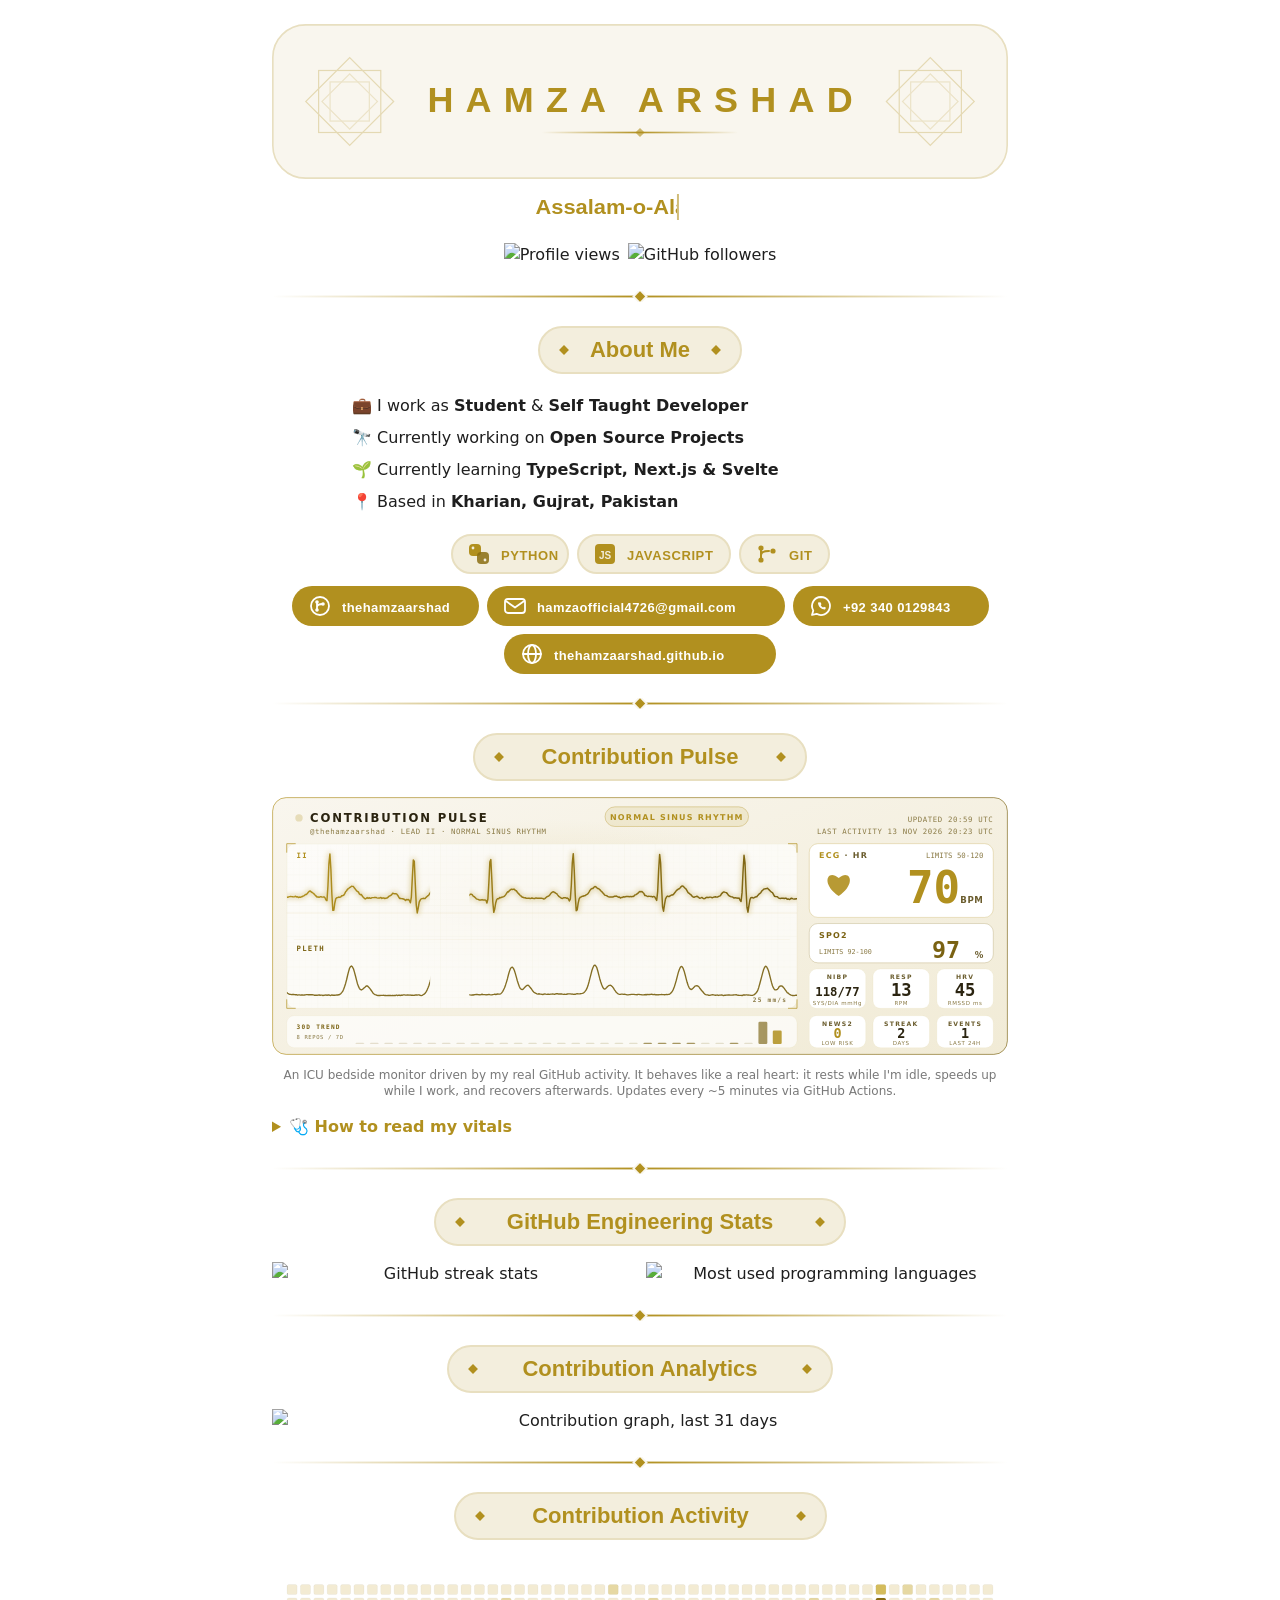
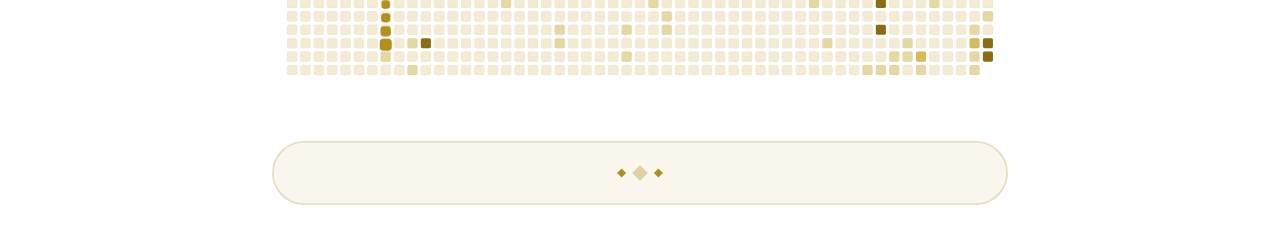
==== commit 6a7d7959: "deploy: thehamzaarshad/thehamzaarshad@4110fb2c6909d0b6ee7b3a00cbe728cd7fa4a047" ====
--- a/index.html
+++ b/index.html
@@ -12,10 +12,10 @@
         :root { --theme-bg-rgb: 32 22 31; --theme-card-rgb: 44 31 43; --theme-accent-rgb: 220 165 76; --theme-text-rgb: 232 222 200; color-scheme: dark; }
       }
     </style>
-    <link href="./_app/immutable/entry/start.BLAcKczN.js" rel="modulepreload">
-		<link href="./_app/immutable/chunks/CLI-qspw.js" rel="modulepreload">
+    <link href="./_app/immutable/entry/start.sEEDCrqc.js" rel="modulepreload">
+		<link href="./_app/immutable/chunks/BykMtNqG.js" rel="modulepreload">
 		<link href="./_app/immutable/chunks/DFSUo05_.js" rel="modulepreload">
-		<link href="./_app/immutable/entry/app.Dod2Xw4d.js" rel="modulepreload">
+		<link href="./_app/immutable/entry/app.yrj9d11n.js" rel="modulepreload">
 		<link href="./_app/immutable/chunks/BySiEMLv.js" rel="modulepreload">
 		<link href="./_app/immutable/nodes/0.CDaNolzj.js" rel="modulepreload">
 		<link href="./_app/immutable/nodes/2.4aPUHxSR.js" rel="modulepreload">
@@ -27,15 +27,15 @@
 			
 			<script>
 				{
-					__sveltekit_1vzxjbu = {
+					__sveltekit_17c3h80 = {
 						base: new URL(".", location).pathname.slice(0, -1)
 					};
 
 					const element = document.currentScript.parentElement;
 
 					Promise.all([
-						import("./_app/immutable/entry/start.BLAcKczN.js"),
-						import("./_app/immutable/entry/app.Dod2Xw4d.js")
+						import("./_app/immutable/entry/start.sEEDCrqc.js"),
+						import("./_app/immutable/entry/app.yrj9d11n.js")
 					]).then(([kit, app]) => {
 						kit.start(app, element, {
 							node_ids: [0, 2],
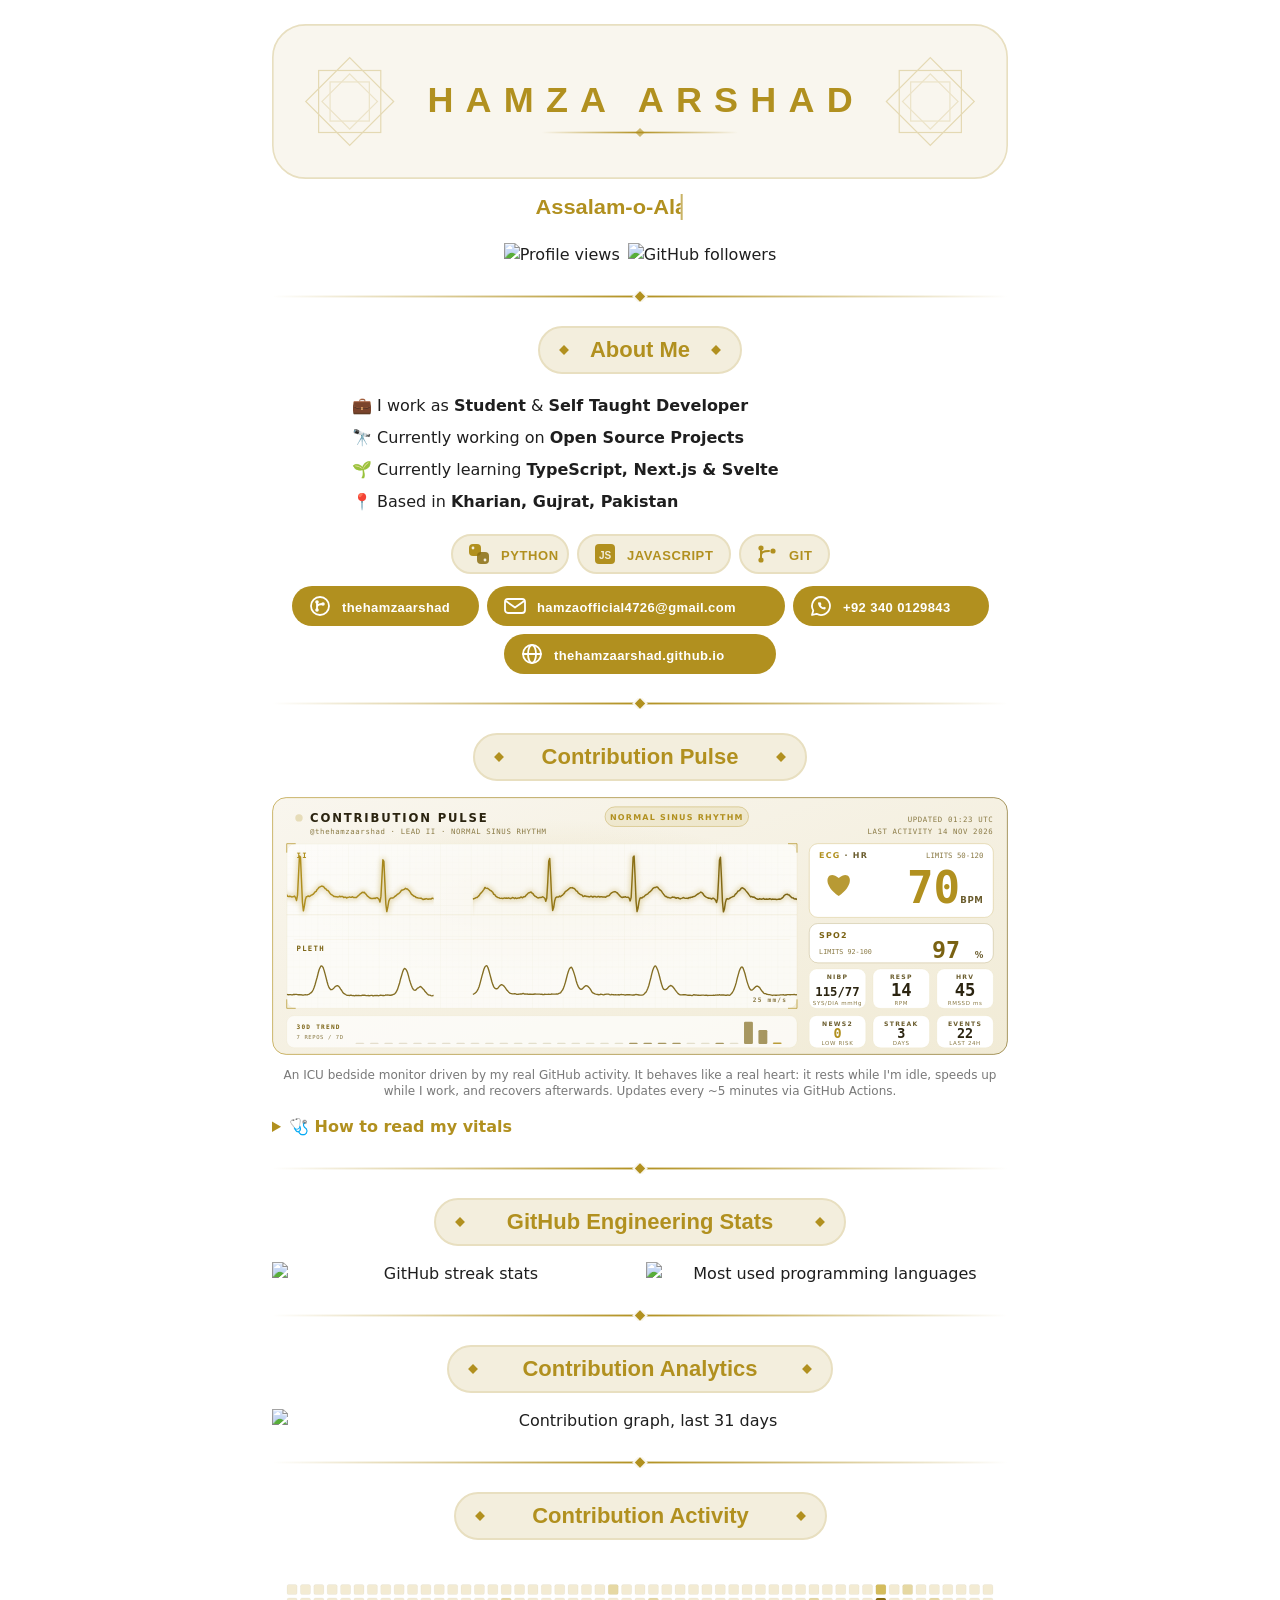
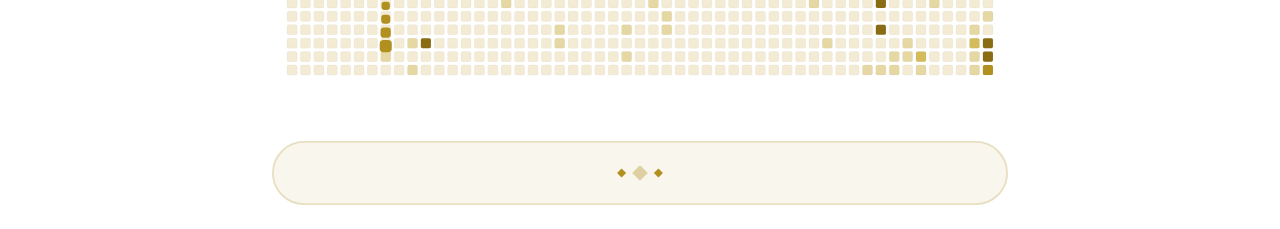
==== commit 11a18e88: "deploy: thehamzaarshad/thehamzaarshad@07bec7e8f1fd7e8b953d6ab13e031a808a8176d3" ====
--- a/index.html
+++ b/index.html
@@ -12,10 +12,10 @@
         :root { --theme-bg-rgb: 32 22 31; --theme-card-rgb: 44 31 43; --theme-accent-rgb: 220 165 76; --theme-text-rgb: 232 222 200; color-scheme: dark; }
       }
     </style>
-    <link href="./_app/immutable/entry/start.sEEDCrqc.js" rel="modulepreload">
-		<link href="./_app/immutable/chunks/BykMtNqG.js" rel="modulepreload">
+    <link href="./_app/immutable/entry/start.C5vDvxw0.js" rel="modulepreload">
+		<link href="./_app/immutable/chunks/Cbk-_tD0.js" rel="modulepreload">
 		<link href="./_app/immutable/chunks/DFSUo05_.js" rel="modulepreload">
-		<link href="./_app/immutable/entry/app.yrj9d11n.js" rel="modulepreload">
+		<link href="./_app/immutable/entry/app.DKk1j5TV.js" rel="modulepreload">
 		<link href="./_app/immutable/chunks/BySiEMLv.js" rel="modulepreload">
 		<link href="./_app/immutable/nodes/0.CDaNolzj.js" rel="modulepreload">
 		<link href="./_app/immutable/nodes/2.4aPUHxSR.js" rel="modulepreload">
@@ -27,15 +27,15 @@
 			
 			<script>
 				{
-					__sveltekit_17c3h80 = {
+					__sveltekit_1xqhmcb = {
 						base: new URL(".", location).pathname.slice(0, -1)
 					};
 
 					const element = document.currentScript.parentElement;
 
 					Promise.all([
-						import("./_app/immutable/entry/start.sEEDCrqc.js"),
-						import("./_app/immutable/entry/app.yrj9d11n.js")
+						import("./_app/immutable/entry/start.C5vDvxw0.js"),
+						import("./_app/immutable/entry/app.DKk1j5TV.js")
 					]).then(([kit, app]) => {
 						kit.start(app, element, {
 							node_ids: [0, 2],
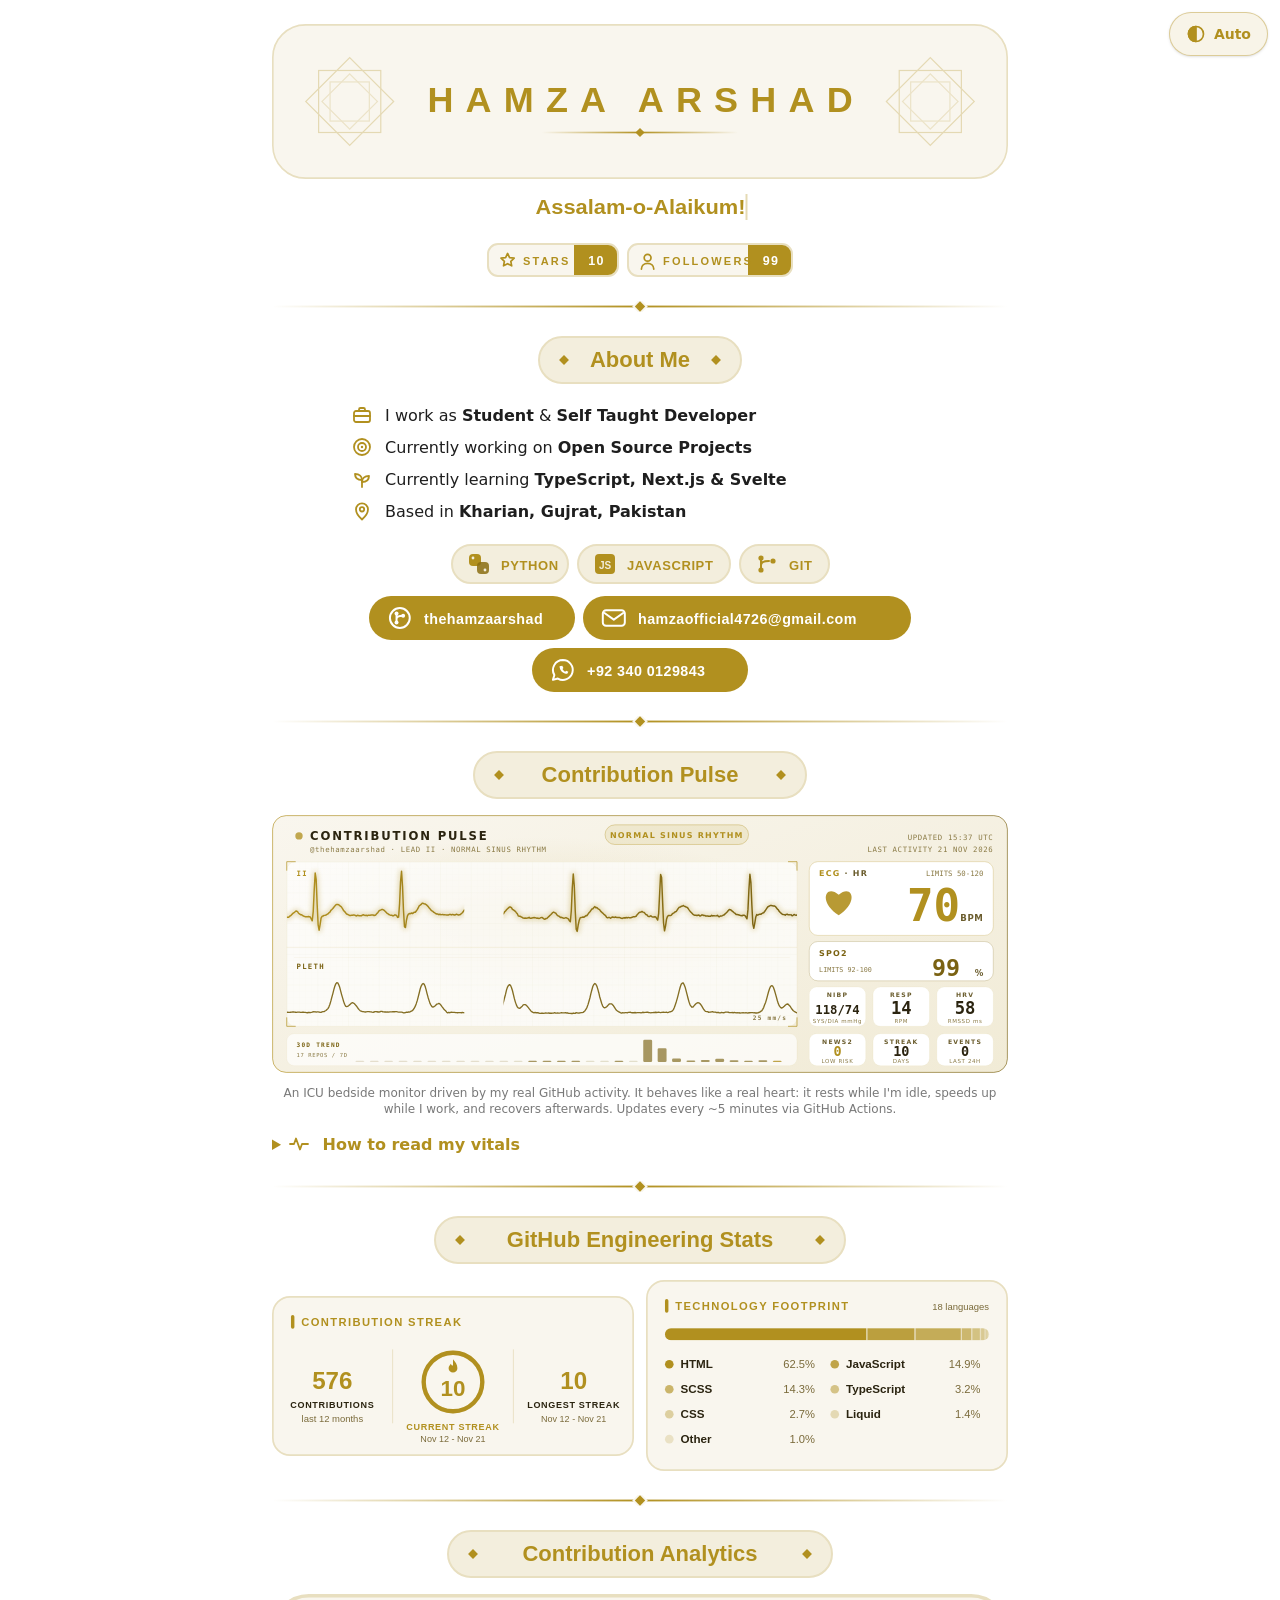
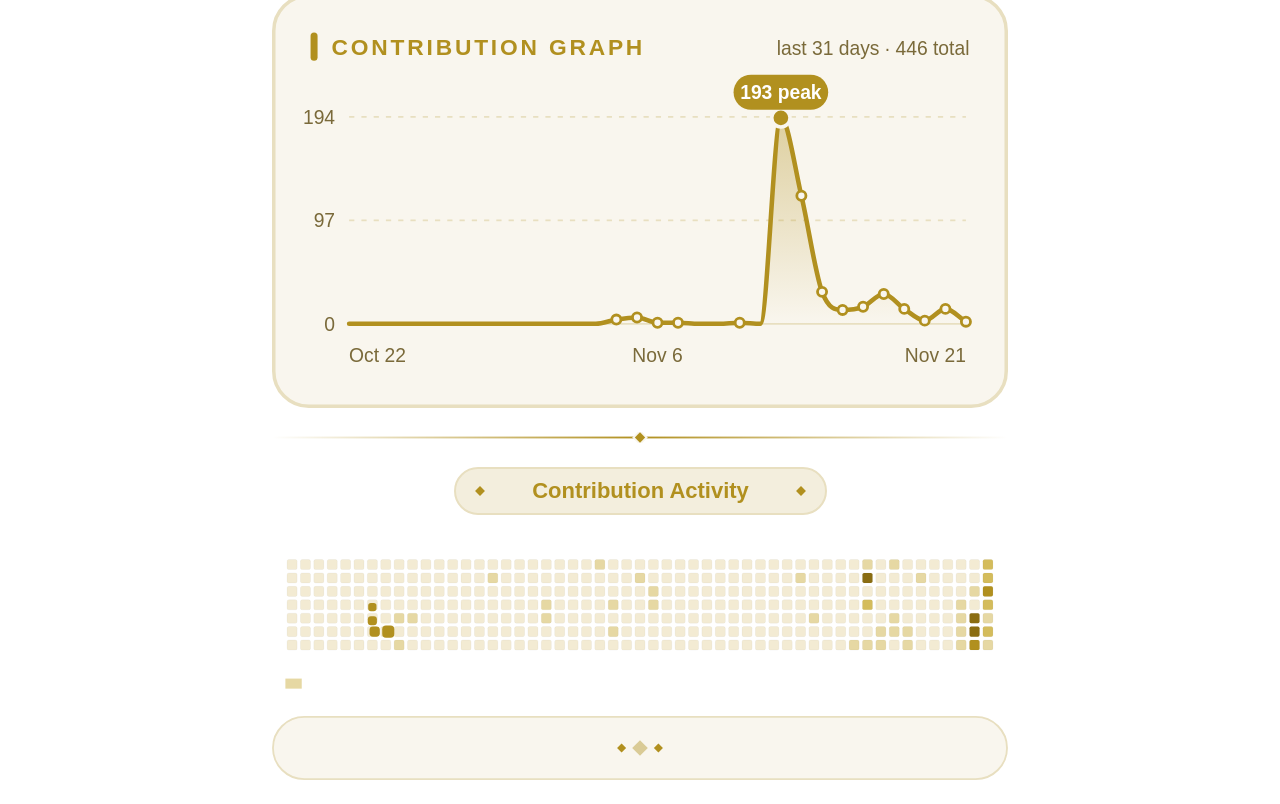
==== commit daa3c1fa: "deploy thehamzaarshad/thehamzaarshad@90ad2edd18bd175261ecf69007ed0d898b299b46" ====
--- a/index.html
+++ b/index.html
@@ -9,33 +9,72 @@
     <style>
       :root { --theme-bg-rgb: 255 255 255; --theme-card-rgb: 248 244 232; --theme-accent-rgb: 177 144 31; --theme-text-rgb: 30 30 30; color-scheme: light; }
       @media (prefers-color-scheme: dark) {
-        :root { --theme-bg-rgb: 32 22 31; --theme-card-rgb: 44 31 43; --theme-accent-rgb: 220 165 76; --theme-text-rgb: 232 222 200; color-scheme: dark; }
+        :root:not([data-theme="light"]) { --theme-bg-rgb: 32 22 31; --theme-card-rgb: 44 31 43; --theme-accent-rgb: 220 165 76; --theme-text-rgb: 232 222 200; color-scheme: dark; }
       }
+      :root[data-theme="dark"] { --theme-bg-rgb: 32 22 31; --theme-card-rgb: 44 31 43; --theme-accent-rgb: 220 165 76; --theme-text-rgb: 232 222 200; color-scheme: dark; }
+      :root[data-theme="light"] { --theme-bg-rgb: 255 255 255; --theme-card-rgb: 248 244 232; --theme-accent-rgb: 177 144 31; --theme-text-rgb: 30 30 30; color-scheme: light; }
+          .pic-l, .pic-d { }
+      :root[data-theme="light"] .pic-d { display: none !important; }
+      :root[data-theme="dark"] .pic-l { display: none !important; }
+      @media not all and (prefers-color-scheme: dark) { :root:not([data-theme]) .pic-d { display: none !important; } }
+      @media (prefers-color-scheme: dark) { :root:not([data-theme]) .pic-l { display: none !important; } }
     </style>
-    <link href="./_app/immutable/entry/start.C5vDvxw0.js" rel="modulepreload">
-		<link href="./_app/immutable/chunks/Cbk-_tD0.js" rel="modulepreload">
-		<link href="./_app/immutable/chunks/DFSUo05_.js" rel="modulepreload">
-		<link href="./_app/immutable/entry/app.DKk1j5TV.js" rel="modulepreload">
-		<link href="./_app/immutable/chunks/BySiEMLv.js" rel="modulepreload">
-		<link href="./_app/immutable/nodes/0.CDaNolzj.js" rel="modulepreload">
-		<link href="./_app/immutable/nodes/2.4aPUHxSR.js" rel="modulepreload">
+    <script>
+      (function () {
+        var KEY = 'theme', root = document.documentElement, pending = false;
+        function fix() {
+          pending = false;
+          var mode = root.getAttribute('data-theme');
+          var list = document.querySelectorAll('source[media*="prefers-color-scheme"]');
+          for (var i = 0; i < list.length; i++) {
+            var el = list[i], orig = el.getAttribute('data-orig-media');
+            if (!orig) { orig = el.getAttribute('media'); el.setAttribute('data-orig-media', orig); }
+            var want = orig;
+            if (mode) want = (orig.indexOf('dark') > -1) === (mode === 'dark') ? 'all' : 'not all';
+            if (el.getAttribute('media') !== want) el.setAttribute('media', want);
+          }
+        }
+        function apply(mode) {
+          if (mode === 'light' || mode === 'dark') root.setAttribute('data-theme', mode);
+          else root.removeAttribute('data-theme');
+          fix();
+        }
+        window.__setTheme = function (mode) {
+          try { if (mode === 'light' || mode === 'dark') localStorage.setItem(KEY, mode); else localStorage.removeItem(KEY); } catch (e) {}
+          apply(mode);
+        };
+        var saved = null;
+        try { saved = localStorage.getItem(KEY); } catch (e) {}
+        apply(saved);
+        new MutationObserver(function () {
+          if (!pending) { pending = true; requestAnimationFrame(fix); }
+        }).observe(document, { childList: true, subtree: true });
+      })();
+    </script>
+    <link href="./_app/immutable/entry/start.Dc4Q7U63.js" rel="modulepreload">
+		<link href="./_app/immutable/chunks/-Yv8PikJ.js" rel="modulepreload">
+		<link href="./_app/immutable/chunks/BukE7bu8.js" rel="modulepreload">
+		<link href="./_app/immutable/entry/app.BlpFe-_C.js" rel="modulepreload">
+		<link href="./_app/immutable/chunks/D8dihYp0.js" rel="modulepreload">
+		<link href="./_app/immutable/nodes/0.DEnhnZ-D.js" rel="modulepreload">
+		<link href="./_app/immutable/nodes/2.BKtLh7Ux.js" rel="modulepreload">
 		<title>Hamza Arshad | Student &amp; Self Taught Developer</title><!-- HEAD_svelte-1uyhy91_START --><meta name="description" content="Assalam-o-Alaikum!"><!-- HEAD_svelte-1uyhy91_END -->
-		<link href="./_app/immutable/assets/0.BTKJjkS4.css" rel="stylesheet">
+		<link href="./_app/immutable/assets/0.CP9Kpnkv.css" rel="stylesheet">
   </head>
   <body data-sveltekit-preload-data="hover">
-    <div style="display: contents">   <div class="min-h-screen bg-theme-bg text-theme-text"><div class="mx-auto max-w-3xl px-4 py-6 text-center"><picture><source media="(prefers-color-scheme: dark)" srcset="/assets/banner-dark.svg"> <img src="/assets/banner-light.svg" alt="Hamza Arshad" class="w-full" loading="lazy"></picture> <picture><source media="(prefers-color-scheme: dark)" srcset="/assets/typing-dark.svg"> <img src="/assets/typing-light.svg" alt="Assalam-o-Alaikum!." class="mx-auto mt-2" loading="lazy"></picture> <div class="mt-4 flex flex-wrap items-center justify-center gap-2"><a href="https://github.com/thehamzaarshad"><picture><source media="(prefers-color-scheme: dark)" srcset="https://api.visitorbadge.io/api/visitors?path=thehamzaarshad.github.io&amp;label=PROFILE%20VIEWS&amp;labelColor=%2320161F&amp;countColor=%23DCA54C&amp;style=for-the-badge"> <img src="https://api.visitorbadge.io/api/visitors?path=thehamzaarshad.github.io&amp;label=PROFILE%20VIEWS&amp;labelColor=%23000000&amp;countColor=%23B1901F&amp;style=for-the-badge" alt="Profile views" class="" loading="lazy"></picture></a> <a href="https://github.com/thehamzaarshad?tab=followers"><picture><source media="(prefers-color-scheme: dark)" srcset="https://img.shields.io/github/followers/thehamzaarshad?label=FOLLOWERS&amp;style=for-the-badge&amp;logo=github&amp;color=DCA54C&amp;labelColor=20161F&amp;logoColor=DCA54C"> <img src="https://img.shields.io/github/followers/thehamzaarshad?label=FOLLOWERS&amp;style=for-the-badge&amp;logo=github&amp;color=B1901F&amp;labelColor=000000&amp;logoColor=FFFFFF" alt="GitHub followers" class="" loading="lazy"></picture></a></div> <picture><source media="(prefers-color-scheme: dark)" srcset="/assets/divider-dark.svg"> <img src="/assets/divider-light.svg" alt="" class="my-6 w-full" loading="lazy"></picture> <picture><source media="(prefers-color-scheme: dark)" srcset="/assets/heading-about-me-dark.svg"> <img src="/assets/heading-about-me-light.svg" alt="About Me" class="mx-auto h-12" loading="lazy"></picture> <ul class="mx-auto mt-5 max-w-xl space-y-2 text-left"><li><!-- HTML_TAG_START -->💼 I work as <b>Student</b> & <b>Self Taught Developer</b><!-- HTML_TAG_END --></li><li><!-- HTML_TAG_START -->🔭 Currently working on <b>Open Source Projects</b><!-- HTML_TAG_END --></li><li><!-- HTML_TAG_START -->🌱 Currently learning <b>TypeScript, Next.js & Svelte</b><!-- HTML_TAG_END --></li><li><!-- HTML_TAG_START -->📍 Based in <b>Kharian, Gujrat, Pakistan</b><!-- HTML_TAG_END --></li></ul> <div class="mt-5 flex flex-wrap items-center justify-center gap-2"><picture><source media="(prefers-color-scheme: dark)" srcset="/assets/skill-python-dark.svg"> <img src="/assets/skill-python-light.svg" alt="Python" class="h-10" loading="lazy"></picture> <picture><source media="(prefers-color-scheme: dark)" srcset="/assets/skill-javascript-dark.svg"> <img src="/assets/skill-javascript-light.svg" alt="JavaScript" class="h-10" loading="lazy"></picture> <picture><source media="(prefers-color-scheme: dark)" srcset="/assets/skill-git-dark.svg"> <img src="/assets/skill-git-light.svg" alt="Git" class="h-10" loading="lazy"></picture></div> <div class="mt-3 flex flex-wrap items-center justify-center gap-2"><a href="https://github.com/thehamzaarshad"><picture><source media="(prefers-color-scheme: dark)" srcset="/assets/social-github-dark.svg"> <img src="/assets/social-github-light.svg" alt="Github" class="h-10" loading="lazy"></picture></a> <a href="mailto:hamzaofficial4726@gmail.com"><picture><source media="(prefers-color-scheme: dark)" srcset="/assets/social-email-dark.svg"> <img src="/assets/social-email-light.svg" alt="Email" class="h-10" loading="lazy"></picture></a> <a href="https://wa.me/923400129843"><picture><source media="(prefers-color-scheme: dark)" srcset="/assets/social-whatsapp-dark.svg"> <img src="/assets/social-whatsapp-light.svg" alt="Whatsapp" class="h-10" loading="lazy"></picture></a> <a href="https://thehamzaarshad.github.io"><picture><source media="(prefers-color-scheme: dark)" srcset="/assets/social-website-dark.svg"> <img src="/assets/social-website-light.svg" alt="Website" class="h-10" loading="lazy"></picture></a></div> <picture><source media="(prefers-color-scheme: dark)" srcset="/assets/divider-dark.svg"> <img src="/assets/divider-light.svg" alt="" class="my-6 w-full" loading="lazy"></picture> <picture><source media="(prefers-color-scheme: dark)" srcset="/assets/heading-contribution-pulse-dark.svg"> <img src="/assets/heading-contribution-pulse-light.svg" alt="Contribution Pulse" class="mx-auto h-12" loading="lazy"></picture> <picture><source media="(prefers-color-scheme: dark)" srcset="/assets/ecg-dark.svg"> <img src="/assets/ecg-light.svg" alt="Contribution Pulse - live ICU-style monitor of my GitHub activity" class="mt-4 w-full rounded-xl" loading="lazy"></picture> <p class="mt-3 text-xs text-theme-text/60">An ICU bedside monitor driven by my real GitHub activity. It behaves like a real heart: it rests while I'm idle, speeds up while I work, and recovers afterwards. Updates every ~5 minutes via GitHub Actions.</p> <details class="mt-4 text-left"><summary class="cursor-pointer font-semibold text-theme-accent" data-svelte-h="svelte-82myjq">🩺 How to read my vitals</summary> <ul class="mt-3 space-y-2 text-sm text-theme-text/80"><li><b>HR (BPM):</b> Live effort. Rests at ~70, rises toward ~130 while I work.</li><li><b>SpO2 (%):</b> Oxygen saturation, healthy 97-99%.</li><li><b>NIBP (mmHg):</b> Blood pressure, ~118/76 at rest, systolic up to ~148.</li><li><b>RESP (rpm):</b> Breathing, 14 at rest, up to 24 while working.</li><li><b>HRV (ms):</b> Variability, 35-60 at rest, drops while working.</li><li><b>NEWS2:</b> Overall early-warning score. 5-6 urgent review, 7+ escalate.</li></ul></details> <picture><source media="(prefers-color-scheme: dark)" srcset="/assets/divider-dark.svg"> <img src="/assets/divider-light.svg" alt="" class="my-6 w-full" loading="lazy"></picture> <picture><source media="(prefers-color-scheme: dark)" srcset="/assets/heading-github-engineering-stats-dark.svg"> <img src="/assets/heading-github-engineering-stats-light.svg" alt="GitHub Engineering Stats" class="mx-auto h-12" loading="lazy"></picture> <div class="mt-4 grid items-center gap-3 sm:grid-cols-2"><picture><source media="(prefers-color-scheme: dark)" srcset="https://streak-stats.demolab.com/?user=thehamzaarshad&amp;hide_border=false&amp;border=DCA54C&amp;background=20161F&amp;ring=DCA54C&amp;fire=DCA54C&amp;currStreakNum=DCA54C&amp;sideNums=DCA54C&amp;currStreakLabel=DCA54C&amp;sideLabels=DCA54C&amp;dates=DCA54C&amp;mode=daily&amp;locale=en&amp;disable_animations=true"> <img src="https://streak-stats.demolab.com/?user=thehamzaarshad&amp;hide_border=false&amp;border=B1901F&amp;background=FFFFFF&amp;ring=B1901F&amp;fire=B1901F&amp;currStreakNum=000000&amp;sideNums=000000&amp;currStreakLabel=B1901F&amp;sideLabels=000000&amp;dates=000000&amp;mode=daily&amp;locale=en&amp;disable_animations=true" alt="GitHub streak stats" class="w-full" loading="lazy"></picture> <picture><source media="(prefers-color-scheme: dark)" srcset="https://github-stats-extended.vercel.app/api/top-langs/?username=thehamzaarshad&amp;layout=compact&amp;card_width=420&amp;hide_border=false&amp;border_color=DCA54C&amp;title_color=DCA54C&amp;text_color=DCA54C&amp;bg_color=20161F&amp;custom_title=Technology%20Footprint"> <img src="https://github-stats-extended.vercel.app/api/top-langs/?username=thehamzaarshad&amp;layout=compact&amp;card_width=420&amp;hide_border=false&amp;border_color=B1901F&amp;title_color=B1901F&amp;text_color=000000&amp;bg_color=FFFFFF&amp;custom_title=Technology%20Footprint" alt="Most used programming languages" class="w-full" loading="lazy"></picture></div> <picture><source media="(prefers-color-scheme: dark)" srcset="/assets/divider-dark.svg"> <img src="/assets/divider-light.svg" alt="" class="my-6 w-full" loading="lazy"></picture> <picture><source media="(prefers-color-scheme: dark)" srcset="/assets/heading-contribution-analytics-dark.svg"> <img src="/assets/heading-contribution-analytics-light.svg" alt="Contribution Analytics" class="mx-auto h-12" loading="lazy"></picture> <picture><source media="(prefers-color-scheme: dark)" srcset="https://fabianocouto-activity-graph.vercel.app/graph/?username=thehamzaarshad&amp;hide_border=true&amp;bg_color=20161F&amp;color=DCA54C&amp;line=DCA54C&amp;point=DCA54C&amp;area=true&amp;area_color=DCA54C"> <img src="https://fabianocouto-activity-graph.vercel.app/graph/?username=thehamzaarshad&amp;hide_border=true&amp;bg_color=FFFFFF&amp;color=000000&amp;line=B1901F&amp;point=B1901F&amp;area=true&amp;area_color=B1901F" alt="Contribution graph, last 31 days" class="mt-4 w-full" loading="lazy"></picture> <picture><source media="(prefers-color-scheme: dark)" srcset="/assets/divider-dark.svg"> <img src="/assets/divider-light.svg" alt="" class="my-6 w-full" loading="lazy"></picture> <picture><source media="(prefers-color-scheme: dark)" srcset="/assets/heading-contribution-activity-dark.svg"> <img src="/assets/heading-contribution-activity-light.svg" alt="Contribution Activity" class="mx-auto h-12" loading="lazy"></picture> <picture><source media="(prefers-color-scheme: dark)" srcset="/assets/snake-dark.svg"> <img src="/assets/snake-light.svg" alt="Animated snake eating my GitHub contribution grid" class="mt-4 w-full" loading="lazy"></picture> <picture><source media="(prefers-color-scheme: dark)" srcset="/assets/footer-dark.svg"> <img src="/assets/footer-light.svg" alt="" class="mt-6 w-full" loading="lazy"></picture></div></div> 
+    <div style="display: contents">   <main id="main" class="min-h-screen bg-theme-bg text-theme-text"><button type="button" aria-label="Theme: Auto. Tap to change" class="fixed right-3 top-3 z-50 flex h-11 min-w-[44px] items-center justify-center gap-2 rounded-full border border-theme-accent/40 bg-theme-card px-4 text-sm font-semibold text-theme-accent shadow"><svg viewBox="0 0 24 24" class="h-5 w-5" fill="none" stroke="currentColor" stroke-width="2" stroke-linecap="round" stroke-linejoin="round" aria-hidden="true"><circle cx="12" cy="12" r="9"></circle> <path d="M12 3a9 9 0 0 0 0 18z" fill="currentColor"></path></svg> <span>Auto</span></button> <div class="mx-auto max-w-3xl px-4 py-6 text-center"><h1 class="sr-only">Hamza Arshad</h1> <img src="/assets/banner-light.svg" alt="Hamza Arshad" class="pic-l w-full"> <img src="/assets/banner-dark.svg" alt="" aria-hidden="true" class="pic-d w-full"> <img src="/assets/typing-light.svg" alt="Assalam-o-Alaikum!" class="pic-l mx-auto mt-2"> <img src="/assets/typing-dark.svg" alt="" aria-hidden="true" class="pic-d mx-auto mt-2"> <div class="mt-4 flex flex-wrap items-center justify-center gap-2"><a href="https://github.com/thehamzaarshad?tab=repositories"><img src="/assets/stat-stars-light.svg" alt="GitHub stars" class="pic-l "> <img src="/assets/stat-stars-dark.svg" alt="" aria-hidden="true" class="pic-d "></a> <a href="https://github.com/thehamzaarshad?tab=followers"><img src="/assets/stat-followers-light.svg" alt="GitHub followers" class="pic-l "> <img src="/assets/stat-followers-dark.svg" alt="" aria-hidden="true" class="pic-d "></a></div> <img src="/assets/divider-light.svg" alt="" class="pic-l my-6 w-full"> <img src="/assets/divider-dark.svg" alt="" aria-hidden="true" class="pic-d my-6 w-full"> <img src="/assets/heading-about-me-light.svg" alt="About Me" class="pic-l mx-auto h-12"> <img src="/assets/heading-about-me-dark.svg" alt="" aria-hidden="true" class="pic-d mx-auto h-12"> <ul class="mx-auto mt-5 max-w-xl space-y-2 text-left"><li><!-- HTML_TAG_START --><img src="/assets/icon-work-light.svg" alt="" class="pic-l mr-2 inline-block h-5 w-5 align-text-bottom" /><img src="/assets/icon-work-dark.svg" alt="" aria-hidden="true" class="pic-d mr-2 inline-block h-5 w-5 align-text-bottom" /> I work as <b>Student</b> & <b>Self Taught Developer</b><!-- HTML_TAG_END --></li><li><!-- HTML_TAG_START --><img src="/assets/icon-target-light.svg" alt="" class="pic-l mr-2 inline-block h-5 w-5 align-text-bottom" /><img src="/assets/icon-target-dark.svg" alt="" aria-hidden="true" class="pic-d mr-2 inline-block h-5 w-5 align-text-bottom" /> Currently working on <b>Open Source Projects</b><!-- HTML_TAG_END --></li><li><!-- HTML_TAG_START --><img src="/assets/icon-learn-light.svg" alt="" class="pic-l mr-2 inline-block h-5 w-5 align-text-bottom" /><img src="/assets/icon-learn-dark.svg" alt="" aria-hidden="true" class="pic-d mr-2 inline-block h-5 w-5 align-text-bottom" /> Currently learning <b>TypeScript, Next.js & Svelte</b><!-- HTML_TAG_END --></li><li><!-- HTML_TAG_START --><img src="/assets/icon-location-light.svg" alt="" class="pic-l mr-2 inline-block h-5 w-5 align-text-bottom" /><img src="/assets/icon-location-dark.svg" alt="" aria-hidden="true" class="pic-d mr-2 inline-block h-5 w-5 align-text-bottom" /> Based in <b>Kharian, Gujrat, Pakistan</b><!-- HTML_TAG_END --></li></ul> <div class="mt-5 flex flex-wrap items-center justify-center gap-2"><img src="/assets/skill-python-light.svg" alt="Python" class="pic-l h-10"> <img src="/assets/skill-python-dark.svg" alt="" aria-hidden="true" class="pic-d h-10"><img src="/assets/skill-javascript-light.svg" alt="JavaScript" class="pic-l h-10"> <img src="/assets/skill-javascript-dark.svg" alt="" aria-hidden="true" class="pic-d h-10"><img src="/assets/skill-git-light.svg" alt="Git" class="pic-l h-10"> <img src="/assets/skill-git-dark.svg" alt="" aria-hidden="true" class="pic-d h-10"></div> <div class="mt-3 flex flex-wrap items-center justify-center gap-2"><a href="https://github.com/thehamzaarshad"><img src="/assets/social-github-light.svg" alt="Github" class="pic-l h-11"> <img src="/assets/social-github-dark.svg" alt="" aria-hidden="true" class="pic-d h-11"></a><a href="mailto:hamzaofficial4726@gmail.com"><img src="/assets/social-email-light.svg" alt="Email" class="pic-l h-11"> <img src="/assets/social-email-dark.svg" alt="" aria-hidden="true" class="pic-d h-11"></a><a href="https://wa.me/923400129843"><img src="/assets/social-whatsapp-light.svg" alt="Whatsapp" class="pic-l h-11"> <img src="/assets/social-whatsapp-dark.svg" alt="" aria-hidden="true" class="pic-d h-11"></a></div>  <img src="/assets/divider-light.svg" alt="" class="pic-l my-6 w-full"> <img src="/assets/divider-dark.svg" alt="" aria-hidden="true" class="pic-d my-6 w-full"> <img src="/assets/heading-contribution-pulse-light.svg" alt="Contribution Pulse" class="pic-l mx-auto h-12"> <img src="/assets/heading-contribution-pulse-dark.svg" alt="" aria-hidden="true" class="pic-d mx-auto h-12"> <img src="/assets/ecg-light.svg" alt="Contribution Pulse - live ICU-style monitor of my GitHub activity" class="pic-l mt-4 w-full rounded-xl"> <img src="/assets/ecg-dark.svg" alt="" aria-hidden="true" class="pic-d mt-4 w-full rounded-xl"> <p class="mt-3 text-xs text-theme-text/60">An ICU bedside monitor driven by my real GitHub activity. It behaves like a real heart: it rests while I'm idle, speeds up while I work, and recovers afterwards. Updates every ~5 minutes via GitHub Actions.</p> <details class="mt-4 text-left"><summary class="cursor-pointer font-semibold text-theme-accent"><img src="/assets/icon-vitals-light.svg" alt="" class="pic-l mr-2 inline-block h-5 w-5 align-text-bottom"> <img src="/assets/icon-vitals-dark.svg" alt="" aria-hidden="true" class="pic-d mr-2 inline-block h-5 w-5 align-text-bottom">How to read my vitals</summary> <ul class="mt-3 space-y-2 text-sm text-theme-text/80"><li><b>HR (BPM):</b> Live effort. Rests at ~70. Every recent event (push, PR, review, issue) ramps HR up toward ~130 within minutes, and it recovers over ~35 minutes after I stop</li><li><b>SpO2 (%):</b> Oxygen saturation. Healthy 97-99%, dips about 1% at full effort. Consistency (active days) nudges it slightly</li><li><b>NIBP (mmHg):</b> Blood pressure. ~118/76 at rest. Systolic rises up to ~148 while working, diastolic barely moves</li><li><b>RESP (rpm):</b> Breathing. 14 at rest, up to 24 while working. The breathing sway on the ECG follows it</li><li><b>HRV (RMSSD ms):</b> Variability. 35-60 ms at rest depending on consistency, drops while working</li><li><b>NEWS2:</b> Overall early-warning score. The NHS NEWS2 banding applied to HR, SpO2, systolic BP and RR</li></ul> <p class="mt-3 text-sm text-theme-text/80"><!-- HTML_TAG_START --><b>Rhythms:</b> normal sinus rhythm at rest, tachycardia while working hard, then back to normal. After 2+ days of no activity: bradycardia → irregular rhythm (PVCs) → <b>asystole</b> after 7 days with no activity.<!-- HTML_TAG_END --></p> <p class="mt-2 text-sm text-theme-text/80"><!-- HTML_TAG_START --><b>Alarms:</b> NEWS2 5-6 = <i>urgent review</i>, NEWS2 7+ = <i>escalate</i>. The bottom strip shows my last 30 days of contributions.<!-- HTML_TAG_END --></p></details> <img src="/assets/divider-light.svg" alt="" class="pic-l my-6 w-full"> <img src="/assets/divider-dark.svg" alt="" aria-hidden="true" class="pic-d my-6 w-full"> <img src="/assets/heading-github-engineering-stats-light.svg" alt="GitHub Engineering Stats" class="pic-l mx-auto h-12"> <img src="/assets/heading-github-engineering-stats-dark.svg" alt="" aria-hidden="true" class="pic-d mx-auto h-12"> <div class="mt-4 grid items-center gap-3 sm:grid-cols-2"><a href="https://github.com/thehamzaarshad" class="block"><img src="/assets/stat-streak-light.svg" alt="GitHub contribution streak" class="pic-l w-full"> <img src="/assets/stat-streak-dark.svg" alt="" aria-hidden="true" class="pic-d w-full"></a> <a href="https://github.com/thehamzaarshad" class="block"><img src="/assets/stat-langs-light.svg" alt="Most used programming languages" class="pic-l w-full"> <img src="/assets/stat-langs-dark.svg" alt="" aria-hidden="true" class="pic-d w-full"></a></div> <img src="/assets/divider-light.svg" alt="" class="pic-l my-6 w-full"> <img src="/assets/divider-dark.svg" alt="" aria-hidden="true" class="pic-d my-6 w-full"> <img src="/assets/heading-contribution-analytics-light.svg" alt="Contribution Analytics" class="pic-l mx-auto h-12"> <img src="/assets/heading-contribution-analytics-dark.svg" alt="" aria-hidden="true" class="pic-d mx-auto h-12"> <a href="https://github.com/thehamzaarshad" class="mt-4 block"><img src="/assets/stat-graph-light.svg" alt="Contribution graph, last 31 days" class="pic-l w-full"> <img src="/assets/stat-graph-dark.svg" alt="" aria-hidden="true" class="pic-d w-full"></a> <img src="/assets/divider-light.svg" alt="" class="pic-l my-6 w-full"> <img src="/assets/divider-dark.svg" alt="" aria-hidden="true" class="pic-d my-6 w-full"> <img src="/assets/heading-contribution-activity-light.svg" alt="Contribution Activity" class="pic-l mx-auto h-12"> <img src="/assets/heading-contribution-activity-dark.svg" alt="" aria-hidden="true" class="pic-d mx-auto h-12"> <img src="/assets/snake-light.svg" alt="Animated snake eating my GitHub contribution grid" class="pic-l mt-4 w-full"> <img src="/assets/snake-dark.svg" alt="" aria-hidden="true" class="pic-d mt-4 w-full"> <img src="/assets/footer-light.svg" alt="" class="pic-l mt-6 w-full"> <img src="/assets/footer-dark.svg" alt="" aria-hidden="true" class="pic-d mt-6 w-full"></div></main> 
 			
 			<script>
 				{
-					__sveltekit_1xqhmcb = {
+					__sveltekit_d5ily6 = {
 						base: new URL(".", location).pathname.slice(0, -1)
 					};
 
 					const element = document.currentScript.parentElement;
 
 					Promise.all([
-						import("./_app/immutable/entry/start.C5vDvxw0.js"),
-						import("./_app/immutable/entry/app.DKk1j5TV.js")
+						import("./_app/immutable/entry/start.Dc4Q7U63.js"),
+						import("./_app/immutable/entry/app.BlpFe-_C.js")
 					]).then(([kit, app]) => {
 						kit.start(app, element, {
 							node_ids: [0, 2],
--- a/_app/immutable/assets/0.CP9Kpnkv.css
+++ b/_app/immutable/assets/0.CP9Kpnkv.css
@@ -0,0 +1 @@
+*,:before,:after{--tw-border-spacing-x: 0;--tw-border-spacing-y: 0;--tw-translate-x: 0;--tw-translate-y: 0;--tw-rotate: 0;--tw-skew-x: 0;--tw-skew-y: 0;--tw-scale-x: 1;--tw-scale-y: 1;--tw-pan-x: ;--tw-pan-y: ;--tw-pinch-zoom: ;--tw-scroll-snap-strictness: proximity;--tw-gradient-from-position: ;--tw-gradient-via-position: ;--tw-gradient-to-position: ;--tw-ordinal: ;--tw-slashed-zero: ;--tw-numeric-figure: ;--tw-numeric-spacing: ;--tw-numeric-fraction: ;--tw-ring-inset: ;--tw-ring-offset-width: 0px;--tw-ring-offset-color: #fff;--tw-ring-color: rgb(63 131 248 / .5);--tw-ring-offset-shadow: 0 0 #0000;--tw-ring-shadow: 0 0 #0000;--tw-shadow: 0 0 #0000;--tw-shadow-colored: 0 0 #0000;--tw-blur: ;--tw-brightness: ;--tw-contrast: ;--tw-grayscale: ;--tw-hue-rotate: ;--tw-invert: ;--tw-saturate: ;--tw-sepia: ;--tw-drop-shadow: ;--tw-backdrop-blur: ;--tw-backdrop-brightness: ;--tw-backdrop-contrast: ;--tw-backdrop-grayscale: ;--tw-backdrop-hue-rotate: ;--tw-backdrop-invert: ;--tw-backdrop-opacity: ;--tw-backdrop-saturate: ;--tw-backdrop-sepia: ;--tw-contain-size: ;--tw-contain-layout: ;--tw-contain-paint: ;--tw-contain-style: }::backdrop{--tw-border-spacing-x: 0;--tw-border-spacing-y: 0;--tw-translate-x: 0;--tw-translate-y: 0;--tw-rotate: 0;--tw-skew-x: 0;--tw-skew-y: 0;--tw-scale-x: 1;--tw-scale-y: 1;--tw-pan-x: ;--tw-pan-y: ;--tw-pinch-zoom: ;--tw-scroll-snap-strictness: proximity;--tw-gradient-from-position: ;--tw-gradient-via-position: ;--tw-gradient-to-position: ;--tw-ordinal: ;--tw-slashed-zero: ;--tw-numeric-figure: ;--tw-numeric-spacing: ;--tw-numeric-fraction: ;--tw-ring-inset: ;--tw-ring-offset-width: 0px;--tw-ring-offset-color: #fff;--tw-ring-color: rgb(63 131 248 / .5);--tw-ring-offset-shadow: 0 0 #0000;--tw-ring-shadow: 0 0 #0000;--tw-shadow: 0 0 #0000;--tw-shadow-colored: 0 0 #0000;--tw-blur: ;--tw-brightness: ;--tw-contrast: ;--tw-grayscale: ;--tw-hue-rotate: ;--tw-invert: ;--tw-saturate: ;--tw-sepia: ;--tw-drop-shadow: ;--tw-backdrop-blur: ;--tw-backdrop-brightness: ;--tw-backdrop-contrast: ;--tw-backdrop-grayscale: ;--tw-backdrop-hue-rotate: ;--tw-backdrop-invert: ;--tw-backdrop-opacity: ;--tw-backdrop-saturate: ;--tw-backdrop-sepia: ;--tw-contain-size: ;--tw-contain-layout: ;--tw-contain-paint: ;--tw-contain-style: }*,:before,:after{box-sizing:border-box;border-width:0;border-style:solid;border-color:#e5e7eb}:before,:after{--tw-content: ""}html,:host{line-height:1.5;-webkit-text-size-adjust:100%;-moz-tab-size:4;-o-tab-size:4;tab-size:4;font-family:ui-sans-serif,system-ui,sans-serif,"Apple Color Emoji","Segoe UI Emoji",Segoe UI Symbol,"Noto Color Emoji";font-feature-settings:normal;font-variation-settings:normal;-webkit-tap-highlight-color:transparent}body{margin:0;line-height:inherit}hr{height:0;color:inherit;border-top-width:1px}abbr:where([title]){-webkit-text-decoration:underline dotted;text-decoration:underline dotted}h1,h2,h3,h4,h5,h6{font-size:inherit;font-weight:inherit}a{color:inherit;text-decoration:inherit}b,strong{font-weight:bolder}code,kbd,samp,pre{font-family:ui-monospace,SFMono-Regular,Menlo,Monaco,Consolas,Liberation Mono,Courier New,monospace;font-feature-settings:normal;font-variation-settings:normal;font-size:1em}small{font-size:80%}sub,sup{font-size:75%;line-height:0;position:relative;vertical-align:baseline}sub{bottom:-.25em}sup{top:-.5em}table{text-indent:0;border-color:inherit;border-collapse:collapse}button,input,optgroup,select,textarea{font-family:inherit;font-feature-settings:inherit;font-variation-settings:inherit;font-size:100%;font-weight:inherit;line-height:inherit;letter-spacing:inherit;color:inherit;margin:0;padding:0}button,select{text-transform:none}button,input:where([type=button]),input:where([type=reset]),input:where([type=submit]){-webkit-appearance:button;background-color:transparent;background-image:none}:-moz-focusring{outline:auto}:-moz-ui-invalid{box-shadow:none}progress{vertical-align:baseline}::-webkit-inner-spin-button,::-webkit-outer-spin-button{height:auto}[type=search]{-webkit-appearance:textfield;outline-offset:-2px}::-webkit-search-decoration{-webkit-appearance:none}::-webkit-file-upload-button{-webkit-appearance:button;font:inherit}summary{display:list-item}blockquote,dl,dd,h1,h2,h3,h4,h5,h6,hr,figure,p,pre{margin:0}fieldset{margin:0;padding:0}legend{padding:0}ol,ul,menu{list-style:none;margin:0;padding:0}dialog{padding:0}textarea{resize:vertical}input::-moz-placeholder,textarea::-moz-placeholder{opacity:1;color:#9ca3af}input::placeholder,textarea::placeholder{opacity:1;color:#9ca3af}button,[role=button]{cursor:pointer}:disabled{cursor:default}img,svg,video,canvas,audio,iframe,embed,object{display:block;vertical-align:middle}img,video{max-width:100%;height:auto}[hidden]:where(:not([hidden=until-found])){display:none}[data-tooltip-style^=light]+.tooltip>.tooltip-arrow:before{border-style:solid;border-color:#e5e7eb}[data-tooltip-style^=light]+.tooltip[data-popper-placement^=top]>.tooltip-arrow:before{border-bottom-width:1px;border-right-width:1px}[data-tooltip-style^=light]+.tooltip[data-popper-placement^=right]>.tooltip-arrow:before{border-bottom-width:1px;border-left-width:1px}[data-tooltip-style^=light]+.tooltip[data-popper-placement^=bottom]>.tooltip-arrow:before{border-top-width:1px;border-left-width:1px}[data-tooltip-style^=light]+.tooltip[data-popper-placement^=left]>.tooltip-arrow:before{border-top-width:1px;border-right-width:1px}.tooltip[data-popper-placement^=top]>.tooltip-arrow{bottom:-4px}.tooltip[data-popper-placement^=bottom]>.tooltip-arrow{top:-4px}.tooltip[data-popper-placement^=left]>.tooltip-arrow{right:-4px}.tooltip[data-popper-placement^=right]>.tooltip-arrow{left:-4px}.tooltip.invisible>.tooltip-arrow:before{visibility:hidden}[data-popper-arrow],[data-popper-arrow]:before{position:absolute;width:8px;height:8px;background:inherit}[data-popper-arrow]{visibility:hidden}[data-popper-arrow]:before{content:"";visibility:visible;transform:rotate(45deg)}[data-popper-arrow]:after{content:"";visibility:visible;transform:rotate(45deg);position:absolute;width:9px;height:9px;background:inherit}[role=tooltip]>[data-popper-arrow]:before{border-style:solid;border-color:#e5e7eb}.dark [role=tooltip]>[data-popper-arrow]:before{border-style:solid;border-color:#4b5563}[role=tooltip]>[data-popper-arrow]:after{border-style:solid;border-color:#e5e7eb}.dark [role=tooltip]>[data-popper-arrow]:after{border-style:solid;border-color:#4b5563}[data-popover][role=tooltip][data-popper-placement^=top]>[data-popper-arrow]:before{border-bottom-width:1px;border-right-width:1px}[data-popover][role=tooltip][data-popper-placement^=top]>[data-popper-arrow]:after{border-bottom-width:1px;border-right-width:1px}[data-popover][role=tooltip][data-popper-placement^=right]>[data-popper-arrow]:before{border-bottom-width:1px;border-left-width:1px}[data-popover][role=tooltip][data-popper-placement^=right]>[data-popper-arrow]:after{border-bottom-width:1px;border-left-width:1px}[data-popover][role=tooltip][data-popper-placement^=bottom]>[data-popper-arrow]:before{border-top-width:1px;border-left-width:1px}[data-popover][role=tooltip][data-popper-placement^=bottom]>[data-popper-arrow]:after{border-top-width:1px;border-left-width:1px}[data-popover][role=tooltip][data-popper-placement^=left]>[data-popper-arrow]:before{border-top-width:1px;border-right-width:1px}[data-popover][role=tooltip][data-popper-placement^=left]>[data-popper-arrow]:after{border-top-width:1px;border-right-width:1px}[data-popover][role=tooltip][data-popper-placement^=top]>[data-popper-arrow]{bottom:-5px}[data-popover][role=tooltip][data-popper-placement^=bottom]>[data-popper-arrow]{top:-5px}[data-popover][role=tooltip][data-popper-placement^=left]>[data-popper-arrow]{right:-5px}[data-popover][role=tooltip][data-popper-placement^=right]>[data-popper-arrow]{left:-5px}[type=text],[type=email],[type=url],[type=password],[type=number],[type=date],[type=datetime-local],[type=month],[type=search],[type=tel],[type=time],[type=week],[multiple],textarea,select{-webkit-appearance:none;-moz-appearance:none;appearance:none;background-color:#fff;border-color:#6b7280;border-width:1px;border-radius:0;padding:.5rem .75rem;font-size:1rem;line-height:1.5rem;--tw-shadow: 0 0 #0000}[type=text]:focus,[type=email]:focus,[type=url]:focus,[type=password]:focus,[type=number]:focus,[type=date]:focus,[type=datetime-local]:focus,[type=month]:focus,[type=search]:focus,[type=tel]:focus,[type=time]:focus,[type=week]:focus,[multiple]:focus,textarea:focus,select:focus{outline:2px solid transparent;outline-offset:2px;--tw-ring-inset: var(--tw-empty, );--tw-ring-offset-width: 0px;--tw-ring-offset-color: #fff;--tw-ring-color: #1C64F2;--tw-ring-offset-shadow: var(--tw-ring-inset) 0 0 0 var(--tw-ring-offset-width) var(--tw-ring-offset-color);--tw-ring-shadow: var(--tw-ring-inset) 0 0 0 calc(1px + var(--tw-ring-offset-width)) var(--tw-ring-color);box-shadow:var(--tw-ring-offset-shadow),var(--tw-ring-shadow),var(--tw-shadow);border-color:#1c64f2}input::-moz-placeholder,textarea::-moz-placeholder{color:#6b7280;opacity:1}input::placeholder,textarea::placeholder{color:#6b7280;opacity:1}::-webkit-datetime-edit-fields-wrapper{padding:0}input[type=time]::-webkit-calendar-picker-indicator{background:none}select:not([size]){background-image:url("data:image/svg+xml,%3csvg aria-hidden='true' xmlns='http://www.w3.org/2000/svg' fill='none' viewBox='0 0 10 6'%3e %3cpath stroke='%236B7280' stroke-linecap='round' stroke-linejoin='round' stroke-width='2' d='m1 1 4 4 4-4'/%3e %3c/svg%3e");background-position:right .75rem center;background-repeat:no-repeat;background-size:.75em .75em;padding-right:2.5rem;-webkit-print-color-adjust:exact;print-color-adjust:exact}:is([dir=rtl]) select:not([size]){background-position:left .75rem center;padding-right:.75rem;padding-left:0}[multiple]{background-image:initial;background-position:initial;background-repeat:unset;background-size:initial;padding-right:.75rem;-webkit-print-color-adjust:unset;print-color-adjust:unset}[type=checkbox],[type=radio]{-webkit-appearance:none;-moz-appearance:none;appearance:none;padding:0;-webkit-print-color-adjust:exact;print-color-adjust:exact;display:inline-block;vertical-align:middle;background-origin:border-box;-webkit-user-select:none;-moz-user-select:none;user-select:none;flex-shrink:0;height:1rem;width:1rem;color:#1c64f2;background-color:#fff;border-color:#6b7280;border-width:1px;--tw-shadow: 0 0 #0000}[type=checkbox]{border-radius:0}[type=radio]{border-radius:100%}[type=checkbox]:focus,[type=radio]:focus{outline:2px solid transparent;outline-offset:2px;--tw-ring-inset: var(--tw-empty, );--tw-ring-offset-width: 2px;--tw-ring-offset-color: #fff;--tw-ring-color: #1C64F2;--tw-ring-offset-shadow: var(--tw-ring-inset) 0 0 0 var(--tw-ring-offset-width) var(--tw-ring-offset-color);--tw-ring-shadow: var(--tw-ring-inset) 0 0 0 calc(2px + var(--tw-ring-offset-width)) var(--tw-ring-color);box-shadow:var(--tw-ring-offset-shadow),var(--tw-ring-shadow),var(--tw-shadow)}[type=checkbox]:checked,[type=radio]:checked,.dark [type=checkbox]:checked,.dark [type=radio]:checked{border-color:transparent;background-color:currentColor;background-size:.55em .55em;background-position:center;background-repeat:no-repeat}[type=checkbox]:checked{background-image:url("data:image/svg+xml,%3csvg aria-hidden='true' xmlns='http://www.w3.org/2000/svg' fill='none' viewBox='0 0 16 12'%3e %3cpath stroke='white' stroke-linecap='round' stroke-linejoin='round' stroke-width='3' d='M1 5.917 5.724 10.5 15 1.5'/%3e %3c/svg%3e");background-repeat:no-repeat;background-size:.55em .55em;-webkit-print-color-adjust:exact;print-color-adjust:exact}[type=radio]:checked{background-image:url("data:image/svg+xml,%3csvg viewBox='0 0 16 16' fill='white' xmlns='http://www.w3.org/2000/svg'%3e%3ccircle cx='8' cy='8' r='3'/%3e%3c/svg%3e");background-size:1em 1em}.dark [type=radio]:checked{background-image:url("data:image/svg+xml,%3csvg viewBox='0 0 16 16' fill='white' xmlns='http://www.w3.org/2000/svg'%3e%3ccircle cx='8' cy='8' r='3'/%3e%3c/svg%3e");background-size:1em 1em}[type=checkbox]:indeterminate{background-image:url("data:image/svg+xml,%3csvg aria-hidden='true' xmlns='http://www.w3.org/2000/svg' fill='none' viewBox='0 0 16 12'%3e %3cpath stroke='white' stroke-linecap='round' stroke-linejoin='round' stroke-width='3' d='M0.5 6h14'/%3e %3c/svg%3e");background-color:currentColor;border-color:transparent;background-position:center;background-repeat:no-repeat;background-size:.55em .55em;-webkit-print-color-adjust:exact;print-color-adjust:exact}[type=checkbox]:indeterminate:hover,[type=checkbox]:indeterminate:focus{border-color:transparent;background-color:currentColor}[type=file]{background:unset;border-color:inherit;border-width:0;border-radius:0;padding:0;font-size:unset;line-height:inherit}[type=file]:focus{outline:1px auto inherit}input[type=file]::file-selector-button{color:#fff;background:#1f2937;border:0;font-weight:500;font-size:.875rem;cursor:pointer;padding:.625rem 1rem .625rem 2rem;margin-inline-start:-1rem;margin-inline-end:1rem}input[type=file]::file-selector-button:hover{background:#374151}:is([dir=rtl]) input[type=file]::file-selector-button{padding-right:2rem;padding-left:1rem}.dark input[type=file]::file-selector-button{color:#fff;background:#4b5563}.dark input[type=file]::file-selector-button:hover{background:#6b7280}input[type=range]::-webkit-slider-thumb{height:1.25rem;width:1.25rem;background:#1c64f2;border-radius:9999px;border:0;appearance:none;-moz-appearance:none;-webkit-appearance:none;cursor:pointer}input[type=range]:disabled::-webkit-slider-thumb{background:#9ca3af}.dark input[type=range]:disabled::-webkit-slider-thumb{background:#6b7280}input[type=range]:focus::-webkit-slider-thumb{outline:2px solid transparent;outline-offset:2px;--tw-ring-offset-shadow: var(--tw-ring-inset) 0 0 0 var(--tw-ring-offset-width) var(--tw-ring-offset-color);--tw-ring-shadow: var(--tw-ring-inset) 0 0 0 calc(4px + var(--tw-ring-offset-width)) var(--tw-ring-color);box-shadow:var(--tw-ring-offset-shadow),var(--tw-ring-shadow),var(--tw-shadow, 0 0 #0000);--tw-ring-opacity: 1px;--tw-ring-color: rgb(164 202 254 / var(--tw-ring-opacity))}input[type=range]::-moz-range-thumb{height:1.25rem;width:1.25rem;background:#1c64f2;border-radius:9999px;border:0;appearance:none;-moz-appearance:none;-webkit-appearance:none;cursor:pointer}input[type=range]:disabled::-moz-range-thumb{background:#9ca3af}.dark input[type=range]:disabled::-moz-range-thumb{background:#6b7280}input[type=range]::-moz-range-progress{background:#3f83f8}input[type=range]::-ms-fill-lower{background:#3f83f8}input[type=range].range-sm::-webkit-slider-thumb{height:1rem;width:1rem}input[type=range].range-lg::-webkit-slider-thumb{height:1.5rem;width:1.5rem}input[type=range].range-sm::-moz-range-thumb{height:1rem;width:1rem}input[type=range].range-lg::-moz-range-thumb{height:1.5rem;width:1.5rem}.container{width:100%}@media (min-width: 640px){.container{max-width:640px}}@media (min-width: 768px){.container{max-width:768px}}@media (min-width: 1024px){.container{max-width:1024px}}@media (min-width: 1280px){.container{max-width:1280px}}@media (min-width: 1536px){.container{max-width:1536px}}.sr-only{position:absolute;width:1px;height:1px;padding:0;margin:-1px;overflow:hidden;clip:rect(0,0,0,0);white-space:nowrap;border-width:0}.pointer-events-none{pointer-events:none}.static{position:static}.fixed{position:fixed}.absolute{position:absolute}.relative{position:relative}.sticky{position:sticky}.-inset-1{top:-.25rem;right:-.25rem;bottom:-.25rem;left:-.25rem}.inset-0{top:0;right:0;bottom:0;left:0}.inset-x-0{left:0;right:0}.inset-y-0{top:0;bottom:0}.-left-\[17px\]{left:-17px}.-right-\[16px\]{right:-16px}.-right-\[17px\]{right:-17px}.-start-1\.5{inset-inline-start:-.375rem}.-start-14{inset-inline-start:-3.5rem}.-start-3{inset-inline-start:-.75rem}.bottom-0{bottom:0}.bottom-4{bottom:1rem}.bottom-5{bottom:1.25rem}.bottom-6{bottom:1.5rem}.end-0{inset-inline-end:0px}.end-2\.5{inset-inline-end:.625rem}.end-5{inset-inline-end:1.25rem}.end-6{inset-inline-end:1.5rem}.left-1\/2{left:50%}.right-3{right:.75rem}.start-0{inset-inline-start:0px}.start-1{inset-inline-start:.25rem}.start-1\/2{inset-inline-start:50%}.start-2\.5{inset-inline-start:.625rem}.start-5{inset-inline-start:1.25rem}.top-0{top:0}.top-1{top:.25rem}.top-1\/2{top:50%}.top-2{top:.5rem}.top-3{top:.75rem}.top-4{top:1rem}.top-5{top:1.25rem}.top-6{top:1.5rem}.top-\[124px\]{top:124px}.top-\[142px\]{top:142px}.top-\[178px\]{top:178px}.top-\[40px\]{top:40px}.top-\[72px\]{top:72px}.top-\[88px\]{top:88px}.top-\[calc\(100\%\+1rem\)\]{top:calc(100% + 1rem)}.-z-10{z-index:-10}.z-0{z-index:0}.z-10{z-index:10}.z-30{z-index:30}.z-40{z-index:40}.z-50{z-index:50}.col-span-2{grid-column:span 2 / span 2}.m-0\.5{margin:.125rem}.-mx-1\.5{margin-left:-.375rem;margin-right:-.375rem}.-my-1\.5{margin-top:-.375rem;margin-bottom:-.375rem}.mx-2{margin-left:.5rem;margin-right:.5rem}.mx-4{margin-left:1rem;margin-right:1rem}.mx-auto{margin-left:auto;margin-right:auto}.my-1{margin-top:.25rem;margin-bottom:.25rem}.my-2{margin-top:.5rem;margin-bottom:.5rem}.my-6{margin-top:1.5rem;margin-bottom:1.5rem}.my-8{margin-top:2rem;margin-bottom:2rem}.-mb-px{margin-bottom:-1px}.-me-1\.5{margin-inline-end:-.375rem}.-ms-4{margin-inline-start:-1rem}.-mt-px{margin-top:-1px}.mb-1{margin-bottom:.25rem}.mb-10{margin-bottom:2.5rem}.mb-2{margin-bottom:.5rem}.mb-2\.5{margin-bottom:.625rem}.mb-3{margin-bottom:.75rem}.mb-4{margin-bottom:1rem}.mb-5{margin-bottom:1.25rem}.mb-6{margin-bottom:1.5rem}.mb-px{margin-bottom:1px}.me-1{margin-inline-end:.25rem}.me-2{margin-inline-end:.5rem}.me-3{margin-inline-end:.75rem}.me-4{margin-inline-end:1rem}.mr-2{margin-right:.5rem}.ms-1{margin-inline-start:.25rem}.ms-1\.5{margin-inline-start:.375rem}.ms-2{margin-inline-start:.5rem}.ms-3{margin-inline-start:.75rem}.ms-4{margin-inline-start:1rem}.ms-6{margin-inline-start:1.5rem}.ms-auto{margin-inline-start:auto}.mt-1{margin-top:.25rem}.mt-1\.5{margin-top:.375rem}.mt-2{margin-top:.5rem}.mt-3{margin-top:.75rem}.mt-4{margin-top:1rem}.mt-5{margin-top:1.25rem}.mt-6{margin-top:1.5rem}.block{display:block}.inline-block{display:inline-block}.inline{display:inline}.flex{display:flex}.inline-flex{display:inline-flex}.table{display:table}.grid{display:grid}.contents{display:contents}.\!hidden{display:none!important}.hidden{display:none}.h-1{height:.25rem}.h-10{height:2.5rem}.h-11{height:2.75rem}.h-12{height:3rem}.h-14{height:3.5rem}.h-16{height:4rem}.h-2{height:.5rem}.h-2\.5{height:.625rem}.h-20{height:5rem}.h-24{height:6rem}.h-3{height:.75rem}.h-3\.5{height:.875rem}.h-36{height:9rem}.h-4{height:1rem}.h-48{height:12rem}.h-5{height:1.25rem}.h-56{height:14rem}.h-6{height:1.5rem}.h-64{height:16rem}.h-7{height:1.75rem}.h-72{height:18rem}.h-8{height:2rem}.h-80{height:20rem}.h-9{height:2.25rem}.h-96{height:24rem}.h-\[10px\]{height:10px}.h-\[140px\]{height:140px}.h-\[156px\]{height:156px}.h-\[172px\]{height:172px}.h-\[17px\]{height:17px}.h-\[18px\]{height:18px}.h-\[193px\]{height:193px}.h-\[213px\]{height:213px}.h-\[24px\]{height:24px}.h-\[32px\]{height:32px}.h-\[41px\]{height:41px}.h-\[426px\]{height:426px}.h-\[454px\]{height:454px}.h-\[46px\]{height:46px}.h-\[52px\]{height:52px}.h-\[55px\]{height:55px}.h-\[572px\]{height:572px}.h-\[5px\]{height:5px}.h-\[600px\]{height:600px}.h-\[63px\]{height:63px}.h-\[64px\]{height:64px}.h-auto{height:auto}.h-full{height:100%}.h-modal{height:calc(100% - 2rem)}.h-px{height:1px}.max-h-64{max-height:16rem}.max-h-full{max-height:100%}.min-h-\[2\.4rem\]{min-height:2.4rem}.min-h-\[2\.7rem\]{min-height:2.7rem}.min-h-\[3\.2rem\]{min-height:3.2rem}.min-h-screen{min-height:100vh}.\!w-full{width:100%!important}.w-1{width:.25rem}.w-1\/2{width:50%}.w-10{width:2.5rem}.w-10\/12{width:83.333333%}.w-11{width:2.75rem}.w-11\/12{width:91.666667%}.w-12{width:3rem}.w-14{width:3.5rem}.w-2{width:.5rem}.w-2\.5{width:.625rem}.w-2\/4{width:50%}.w-20{width:5rem}.w-24{width:6rem}.w-3{width:.75rem}.w-3\.5{width:.875rem}.w-32{width:8rem}.w-36{width:9rem}.w-4{width:1rem}.w-48{width:12rem}.w-5{width:1.25rem}.w-6{width:1.5rem}.w-64{width:16rem}.w-8{width:2rem}.w-8\/12{width:66.666667%}.w-80{width:20rem}.w-9{width:2.25rem}.w-9\/12{width:75%}.w-\[10px\]{width:10px}.w-\[148px\]{width:148px}.w-\[188px\]{width:188px}.w-\[1px\]{width:1px}.w-\[208px\]{width:208px}.w-\[272px\]{width:272px}.w-\[300px\]{width:300px}.w-\[3px\]{width:3px}.w-\[52px\]{width:52px}.w-\[56px\]{width:56px}.w-\[6px\]{width:6px}.w-\[calc\(100\%-2rem\)\]{width:calc(100% - 2rem)}.w-full{width:100%}.min-w-\[44px\]{min-width:44px}.min-w-full{min-width:100%}.max-w-2xl{max-width:42rem}.max-w-3xl{max-width:48rem}.max-w-4xl{max-width:56rem}.max-w-60{max-width:15rem}.max-w-7xl{max-width:80rem}.max-w-\[133px\]{max-width:133px}.max-w-\[301px\]{max-width:301px}.max-w-\[341px\]{max-width:341px}.max-w-\[351px\]{max-width:351px}.max-w-\[540px\]{max-width:540px}.max-w-\[640px\]{max-width:640px}.max-w-\[83px\]{max-width:83px}.max-w-full{max-width:100%}.max-w-lg{max-width:32rem}.max-w-md{max-width:28rem}.max-w-screen-md{max-width:768px}.max-w-screen-xl{max-width:1280px}.max-w-sm{max-width:24rem}.max-w-xl{max-width:36rem}.max-w-xs{max-width:20rem}.flex-1{flex:1 1 0%}.flex-shrink-0,.shrink-0{flex-shrink:0}.origin-left{transform-origin:left}.-translate-x-1\/2{--tw-translate-x: -50%;transform:translate(var(--tw-translate-x),var(--tw-translate-y)) rotate(var(--tw-rotate)) skew(var(--tw-skew-x)) skewY(var(--tw-skew-y)) scaleX(var(--tw-scale-x)) scaleY(var(--tw-scale-y))}.-translate-x-1\/3{--tw-translate-x: -33.333333%;transform:translate(var(--tw-translate-x),var(--tw-translate-y)) rotate(var(--tw-rotate)) skew(var(--tw-skew-x)) skewY(var(--tw-skew-y)) scaleX(var(--tw-scale-x)) scaleY(var(--tw-scale-y))}.-translate-y-1\/2{--tw-translate-y: -50%;transform:translate(var(--tw-translate-x),var(--tw-translate-y)) rotate(var(--tw-rotate)) skew(var(--tw-skew-x)) skewY(var(--tw-skew-y)) scaleX(var(--tw-scale-x)) scaleY(var(--tw-scale-y))}.-translate-y-1\/3{--tw-translate-y: -33.333333%;transform:translate(var(--tw-translate-x),var(--tw-translate-y)) rotate(var(--tw-rotate)) skew(var(--tw-skew-x)) skewY(var(--tw-skew-y)) scaleX(var(--tw-scale-x)) scaleY(var(--tw-scale-y))}.-translate-y-4{--tw-translate-y: -1rem;transform:translate(var(--tw-translate-x),var(--tw-translate-y)) rotate(var(--tw-rotate)) skew(var(--tw-skew-x)) skewY(var(--tw-skew-y)) scaleX(var(--tw-scale-x)) scaleY(var(--tw-scale-y))}.-translate-y-6{--tw-translate-y: -1.5rem;transform:translate(var(--tw-translate-x),var(--tw-translate-y)) rotate(var(--tw-rotate)) skew(var(--tw-skew-x)) skewY(var(--tw-skew-y)) scaleX(var(--tw-scale-x)) scaleY(var(--tw-scale-y))}.translate-x-1\/3{--tw-translate-x: 33.333333%;transform:translate(var(--tw-translate-x),var(--tw-translate-y)) rotate(var(--tw-rotate)) skew(var(--tw-skew-x)) skewY(var(--tw-skew-y)) scaleX(var(--tw-scale-x)) scaleY(var(--tw-scale-y))}.translate-y-1\/3{--tw-translate-y: 33.333333%;transform:translate(var(--tw-translate-x),var(--tw-translate-y)) rotate(var(--tw-rotate)) skew(var(--tw-skew-x)) skewY(var(--tw-skew-y)) scaleX(var(--tw-scale-x)) scaleY(var(--tw-scale-y))}.rotate-45{--tw-rotate: 45deg;transform:translate(var(--tw-translate-x),var(--tw-translate-y)) rotate(var(--tw-rotate)) skew(var(--tw-skew-x)) skewY(var(--tw-skew-y)) scaleX(var(--tw-scale-x)) scaleY(var(--tw-scale-y))}.scale-75{--tw-scale-x: .75;--tw-scale-y: .75;transform:translate(var(--tw-translate-x),var(--tw-translate-y)) rotate(var(--tw-rotate)) skew(var(--tw-skew-x)) skewY(var(--tw-skew-y)) scaleX(var(--tw-scale-x)) scaleY(var(--tw-scale-y))}.transform{transform:translate(var(--tw-translate-x),var(--tw-translate-y)) rotate(var(--tw-rotate)) skew(var(--tw-skew-x)) skewY(var(--tw-skew-y)) scaleX(var(--tw-scale-x)) scaleY(var(--tw-scale-y))}@keyframes pulse{50%{opacity:.5}}.animate-pulse{animation:pulse 2s cubic-bezier(.4,0,.6,1) infinite}@keyframes spin{to{transform:rotate(360deg)}}.animate-spin{animation:spin 1s linear infinite}.cursor-not-allowed{cursor:not-allowed}.cursor-pointer{cursor:pointer}.list-inside{list-style-position:inside}.list-outside{list-style-position:outside}.list-decimal{list-style-type:decimal}.list-disc{list-style-type:disc}.list-none{list-style-type:none}.appearance-none{-webkit-appearance:none;-moz-appearance:none;appearance:none}.grid-flow-row{grid-auto-flow:row}.grid-cols-1{grid-template-columns:repeat(1,minmax(0,1fr))}.grid-cols-2{grid-template-columns:repeat(2,minmax(0,1fr))}.grid-cols-3{grid-template-columns:repeat(3,minmax(0,1fr))}.grid-cols-4{grid-template-columns:repeat(4,minmax(0,1fr))}.grid-cols-7{grid-template-columns:repeat(7,minmax(0,1fr))}.flex-row{flex-direction:row}.flex-col{flex-direction:column}.flex-col-reverse{flex-direction:column-reverse}.flex-wrap{flex-wrap:wrap}.items-start{align-items:flex-start}.items-end{align-items:flex-end}.items-center{align-items:center}.items-baseline{align-items:baseline}.justify-start{justify-content:flex-start}.justify-end{justify-content:flex-end}.justify-center{justify-content:center}.justify-between{justify-content:space-between}.justify-around{justify-content:space-around}.gap-1{gap:.25rem}.gap-2{gap:.5rem}.gap-3{gap:.75rem}.gap-8{gap:2rem}.gap-y-4{row-gap:1rem}.-space-x-px>:not([hidden])~:not([hidden]){--tw-space-x-reverse: 0;margin-right:calc(-1px * var(--tw-space-x-reverse));margin-left:calc(-1px * calc(1 - var(--tw-space-x-reverse)))}.space-x-1>:not([hidden])~:not([hidden]){--tw-space-x-reverse: 0;margin-right:calc(.25rem * var(--tw-space-x-reverse));margin-left:calc(.25rem * calc(1 - var(--tw-space-x-reverse)))}.space-x-2>:not([hidden])~:not([hidden]){--tw-space-x-reverse: 0;margin-right:calc(.5rem * var(--tw-space-x-reverse));margin-left:calc(.5rem * calc(1 - var(--tw-space-x-reverse)))}.space-x-3>:not([hidden])~:not([hidden]){--tw-space-x-reverse: 0;margin-right:calc(.75rem * var(--tw-space-x-reverse));margin-left:calc(.75rem * calc(1 - var(--tw-space-x-reverse)))}.space-x-4>:not([hidden])~:not([hidden]){--tw-space-x-reverse: 0;margin-right:calc(1rem * var(--tw-space-x-reverse));margin-left:calc(1rem * calc(1 - var(--tw-space-x-reverse)))}.space-x-6>:not([hidden])~:not([hidden]){--tw-space-x-reverse: 0;margin-right:calc(1.5rem * var(--tw-space-x-reverse));margin-left:calc(1.5rem * calc(1 - var(--tw-space-x-reverse)))}.space-y-1>:not([hidden])~:not([hidden]){--tw-space-y-reverse: 0;margin-top:calc(.25rem * calc(1 - var(--tw-space-y-reverse)));margin-bottom:calc(.25rem * var(--tw-space-y-reverse))}.space-y-2>:not([hidden])~:not([hidden]){--tw-space-y-reverse: 0;margin-top:calc(.5rem * calc(1 - var(--tw-space-y-reverse)));margin-bottom:calc(.5rem * var(--tw-space-y-reverse))}.space-y-2\.5>:not([hidden])~:not([hidden]){--tw-space-y-reverse: 0;margin-top:calc(.625rem * calc(1 - var(--tw-space-y-reverse)));margin-bottom:calc(.625rem * var(--tw-space-y-reverse))}.space-y-4>:not([hidden])~:not([hidden]){--tw-space-y-reverse: 0;margin-top:calc(1rem * calc(1 - var(--tw-space-y-reverse)));margin-bottom:calc(1rem * var(--tw-space-y-reverse))}.space-y-8>:not([hidden])~:not([hidden]){--tw-space-y-reverse: 0;margin-top:calc(2rem * calc(1 - var(--tw-space-y-reverse)));margin-bottom:calc(2rem * var(--tw-space-y-reverse))}.divide-x>:not([hidden])~:not([hidden]){--tw-divide-x-reverse: 0;border-right-width:calc(1px * var(--tw-divide-x-reverse));border-left-width:calc(1px * calc(1 - var(--tw-divide-x-reverse)))}.divide-y>:not([hidden])~:not([hidden]){--tw-divide-y-reverse: 0;border-top-width:calc(1px * calc(1 - var(--tw-divide-y-reverse)));border-bottom-width:calc(1px * var(--tw-divide-y-reverse))}.divide-blue-300>:not([hidden])~:not([hidden]){--tw-divide-opacity: 1;border-color:rgb(164 202 254 / var(--tw-divide-opacity, 1))}.divide-gray-100>:not([hidden])~:not([hidden]){--tw-divide-opacity: 1;border-color:rgb(243 244 246 / var(--tw-divide-opacity, 1))}.divide-gray-200>:not([hidden])~:not([hidden]){--tw-divide-opacity: 1;border-color:rgb(229 231 235 / var(--tw-divide-opacity, 1))}.divide-gray-300>:not([hidden])~:not([hidden]){--tw-divide-opacity: 1;border-color:rgb(209 213 219 / var(--tw-divide-opacity, 1))}.divide-gray-500>:not([hidden])~:not([hidden]){--tw-divide-opacity: 1;border-color:rgb(107 114 128 / var(--tw-divide-opacity, 1))}.divide-gray-700>:not([hidden])~:not([hidden]){--tw-divide-opacity: 1;border-color:rgb(55 65 81 / var(--tw-divide-opacity, 1))}.divide-green-300>:not([hidden])~:not([hidden]){--tw-divide-opacity: 1;border-color:rgb(132 225 188 / var(--tw-divide-opacity, 1))}.divide-indigo-300>:not([hidden])~:not([hidden]){--tw-divide-opacity: 1;border-color:rgb(180 198 252 / var(--tw-divide-opacity, 1))}.divide-orange-300>:not([hidden])~:not([hidden]){--tw-divide-opacity: 1;border-color:rgb(253 186 140 / var(--tw-divide-opacity, 1))}.divide-pink-300>:not([hidden])~:not([hidden]){--tw-divide-opacity: 1;border-color:rgb(248 180 217 / var(--tw-divide-opacity, 1))}.divide-purple-300>:not([hidden])~:not([hidden]){--tw-divide-opacity: 1;border-color:rgb(202 191 253 / var(--tw-divide-opacity, 1))}.divide-red-300>:not([hidden])~:not([hidden]){--tw-divide-opacity: 1;border-color:rgb(248 180 180 / var(--tw-divide-opacity, 1))}.divide-yellow-300>:not([hidden])~:not([hidden]){--tw-divide-opacity: 1;border-color:rgb(250 202 21 / var(--tw-divide-opacity, 1))}.self-center{align-self:center}.overflow-hidden{overflow:hidden}.overflow-x-auto{overflow-x:auto}.overflow-y-auto{overflow-y:auto}.overflow-y-scroll{overflow-y:scroll}.overscroll-contain{overscroll-behavior:contain}.whitespace-normal{white-space:normal}.whitespace-nowrap{white-space:nowrap}.whitespace-pre{white-space:pre}.whitespace-pre-line{white-space:pre-line}.whitespace-pre-wrap{white-space:pre-wrap}.\!rounded-md{border-radius:.375rem!important}.rounded{border-radius:.25rem}.rounded-\[2\.5rem\]{border-radius:2.5rem}.rounded-\[2rem\]{border-radius:2rem}.rounded-full{border-radius:9999px}.rounded-lg{border-radius:.5rem}.rounded-sm{border-radius:.125rem}.rounded-xl{border-radius:.75rem}.rounded-b-\[1rem\]{border-bottom-right-radius:1rem;border-bottom-left-radius:1rem}.rounded-b-\[2\.5rem\]{border-bottom-right-radius:2.5rem;border-bottom-left-radius:2.5rem}.rounded-b-lg{border-bottom-right-radius:.5rem;border-bottom-left-radius:.5rem}.rounded-b-xl{border-bottom-right-radius:.75rem;border-bottom-left-radius:.75rem}.rounded-e-full{border-start-end-radius:9999px;border-end-end-radius:9999px}.rounded-e-lg{border-start-end-radius:.5rem;border-end-end-radius:.5rem}.rounded-l{border-top-left-radius:.25rem;border-bottom-left-radius:.25rem}.rounded-l-lg{border-top-left-radius:.5rem;border-bottom-left-radius:.5rem}.rounded-r{border-top-right-radius:.25rem;border-bottom-right-radius:.25rem}.rounded-r-lg{border-top-right-radius:.5rem;border-bottom-right-radius:.5rem}.rounded-s-full{border-start-start-radius:9999px;border-end-start-radius:9999px}.rounded-s-lg{border-start-start-radius:.5rem;border-end-start-radius:.5rem}.rounded-t-\[2\.5rem\]{border-top-left-radius:2.5rem;border-top-right-radius:2.5rem}.rounded-t-lg{border-top-left-radius:.5rem;border-top-right-radius:.5rem}.rounded-t-md{border-top-left-radius:.375rem;border-top-right-radius:.375rem}.rounded-t-sm{border-top-left-radius:.125rem;border-top-right-radius:.125rem}.rounded-t-xl{border-top-left-radius:.75rem;border-top-right-radius:.75rem}.\!border-0{border-width:0px!important}.border{border-width:1px}.border-0{border-width:0px}.border-2{border-width:2px}.border-\[10px\]{border-width:10px}.border-\[14px\]{border-width:14px}.border-\[16px\]{border-width:16px}.border-\[8px\]{border-width:8px}.border-x{border-left-width:1px;border-right-width:1px}.border-y{border-top-width:1px;border-bottom-width:1px}.border-b{border-bottom-width:1px}.border-b-2{border-bottom-width:2px}.border-e{border-inline-end-width:1px}.border-s{border-inline-start-width:1px}.border-s-4{border-inline-start-width:4px}.border-t{border-top-width:1px}.border-dashed{border-style:dashed}.border-blue-300{--tw-border-opacity: 1;border-color:rgb(164 202 254 / var(--tw-border-opacity, 1))}.border-blue-400{--tw-border-opacity: 1;border-color:rgb(118 169 250 / var(--tw-border-opacity, 1))}.border-blue-700{--tw-border-opacity: 1;border-color:rgb(26 86 219 / var(--tw-border-opacity, 1))}.border-gray-100{--tw-border-opacity: 1;border-color:rgb(243 244 246 / var(--tw-border-opacity, 1))}.border-gray-200{--tw-border-opacity: 1;border-color:rgb(229 231 235 / var(--tw-border-opacity, 1))}.border-gray-300{--tw-border-opacity: 1;border-color:rgb(209 213 219 / var(--tw-border-opacity, 1))}.border-gray-400{--tw-border-opacity: 1;border-color:rgb(156 163 175 / var(--tw-border-opacity, 1))}.border-gray-500{--tw-border-opacity: 1;border-color:rgb(107 114 128 / var(--tw-border-opacity, 1))}.border-gray-700{--tw-border-opacity: 1;border-color:rgb(55 65 81 / var(--tw-border-opacity, 1))}.border-gray-800{--tw-border-opacity: 1;border-color:rgb(31 41 55 / var(--tw-border-opacity, 1))}.border-gray-900{--tw-border-opacity: 1;border-color:rgb(17 24 39 / var(--tw-border-opacity, 1))}.border-green-300{--tw-border-opacity: 1;border-color:rgb(132 225 188 / var(--tw-border-opacity, 1))}.border-green-400{--tw-border-opacity: 1;border-color:rgb(49 196 141 / var(--tw-border-opacity, 1))}.border-green-500{--tw-border-opacity: 1;border-color:rgb(14 159 110 / var(--tw-border-opacity, 1))}.border-green-600{--tw-border-opacity: 1;border-color:rgb(5 122 85 / var(--tw-border-opacity, 1))}.border-green-700{--tw-border-opacity: 1;border-color:rgb(4 108 78 / var(--tw-border-opacity, 1))}.border-indigo-300{--tw-border-opacity: 1;border-color:rgb(180 198 252 / var(--tw-border-opacity, 1))}.border-indigo-400{--tw-border-opacity: 1;border-color:rgb(141 162 251 / var(--tw-border-opacity, 1))}.border-inherit{border-color:inherit}.border-orange-300{--tw-border-opacity: 1;border-color:rgb(253 186 140 / var(--tw-border-opacity, 1))}.border-pink-300{--tw-border-opacity: 1;border-color:rgb(248 180 217 / var(--tw-border-opacity, 1))}.border-pink-400{--tw-border-opacity: 1;border-color:rgb(241 126 184 / var(--tw-border-opacity, 1))}.border-purple-300{--tw-border-opacity: 1;border-color:rgb(202 191 253 / var(--tw-border-opacity, 1))}.border-purple-400{--tw-border-opacity: 1;border-color:rgb(172 148 250 / var(--tw-border-opacity, 1))}.border-purple-700{--tw-border-opacity: 1;border-color:rgb(108 43 217 / var(--tw-border-opacity, 1))}.border-red-300{--tw-border-opacity: 1;border-color:rgb(248 180 180 / var(--tw-border-opacity, 1))}.border-red-400{--tw-border-opacity: 1;border-color:rgb(249 128 128 / var(--tw-border-opacity, 1))}.border-red-500{--tw-border-opacity: 1;border-color:rgb(240 82 82 / var(--tw-border-opacity, 1))}.border-red-600{--tw-border-opacity: 1;border-color:rgb(224 36 36 / var(--tw-border-opacity, 1))}.border-red-700{--tw-border-opacity: 1;border-color:rgb(200 30 30 / var(--tw-border-opacity, 1))}.border-theme-accent\/40{border-color:rgb(var(--theme-accent-rgb) / .4)}.border-transparent{border-color:transparent}.border-white{--tw-border-opacity: 1;border-color:rgb(255 255 255 / var(--tw-border-opacity, 1))}.border-yellow-300{--tw-border-opacity: 1;border-color:rgb(250 202 21 / var(--tw-border-opacity, 1))}.border-yellow-400{--tw-border-opacity: 1;border-color:rgb(227 160 8 / var(--tw-border-opacity, 1))}.\!bg-gray-50{--tw-bg-opacity: 1 !important;background-color:rgb(249 250 251 / var(--tw-bg-opacity, 1))!important}.bg-blue-100{--tw-bg-opacity: 1;background-color:rgb(225 239 254 / var(--tw-bg-opacity, 1))}.bg-blue-200{--tw-bg-opacity: 1;background-color:rgb(195 221 253 / var(--tw-bg-opacity, 1))}.bg-blue-400{--tw-bg-opacity: 1;background-color:rgb(118 169 250 / var(--tw-bg-opacity, 1))}.bg-blue-50{--tw-bg-opacity: 1;background-color:rgb(235 245 255 / var(--tw-bg-opacity, 1))}.bg-blue-500{--tw-bg-opacity: 1;background-color:rgb(63 131 248 / var(--tw-bg-opacity, 1))}.bg-blue-600{--tw-bg-opacity: 1;background-color:rgb(28 100 242 / var(--tw-bg-opacity, 1))}.bg-blue-700{--tw-bg-opacity: 1;background-color:rgb(26 86 219 / var(--tw-bg-opacity, 1))}.bg-blue-800{--tw-bg-opacity: 1;background-color:rgb(30 66 159 / var(--tw-bg-opacity, 1))}.bg-gray-100{--tw-bg-opacity: 1;background-color:rgb(243 244 246 / var(--tw-bg-opacity, 1))}.bg-gray-200{--tw-bg-opacity: 1;background-color:rgb(229 231 235 / var(--tw-bg-opacity, 1))}.bg-gray-300{--tw-bg-opacity: 1;background-color:rgb(209 213 219 / var(--tw-bg-opacity, 1))}.bg-gray-400{--tw-bg-opacity: 1;background-color:rgb(156 163 175 / var(--tw-bg-opacity, 1))}.bg-gray-50{--tw-bg-opacity: 1;background-color:rgb(249 250 251 / var(--tw-bg-opacity, 1))}.bg-gray-500{--tw-bg-opacity: 1;background-color:rgb(107 114 128 / var(--tw-bg-opacity, 1))}.bg-gray-600{--tw-bg-opacity: 1;background-color:rgb(75 85 99 / var(--tw-bg-opacity, 1))}.bg-gray-700{--tw-bg-opacity: 1;background-color:rgb(55 65 81 / var(--tw-bg-opacity, 1))}.bg-gray-800{--tw-bg-opacity: 1;background-color:rgb(31 41 55 / var(--tw-bg-opacity, 1))}.bg-gray-900{--tw-bg-opacity: 1;background-color:rgb(17 24 39 / var(--tw-bg-opacity, 1))}.bg-green-100{--tw-bg-opacity: 1;background-color:rgb(222 247 236 / var(--tw-bg-opacity, 1))}.bg-green-400{--tw-bg-opacity: 1;background-color:rgb(49 196 141 / var(--tw-bg-opacity, 1))}.bg-green-50{--tw-bg-opacity: 1;background-color:rgb(243 250 247 / var(--tw-bg-opacity, 1))}.bg-green-500{--tw-bg-opacity: 1;background-color:rgb(14 159 110 / var(--tw-bg-opacity, 1))}.bg-green-600{--tw-bg-opacity: 1;background-color:rgb(5 122 85 / var(--tw-bg-opacity, 1))}.bg-green-700{--tw-bg-opacity: 1;background-color:rgb(4 108 78 / var(--tw-bg-opacity, 1))}.bg-green-800{--tw-bg-opacity: 1;background-color:rgb(3 84 63 / var(--tw-bg-opacity, 1))}.bg-indigo-100{--tw-bg-opacity: 1;background-color:rgb(229 237 255 / var(--tw-bg-opacity, 1))}.bg-indigo-50{--tw-bg-opacity: 1;background-color:rgb(240 245 255 / var(--tw-bg-opacity, 1))}.bg-indigo-500{--tw-bg-opacity: 1;background-color:rgb(104 117 245 / var(--tw-bg-opacity, 1))}.bg-indigo-600{--tw-bg-opacity: 1;background-color:rgb(88 80 236 / var(--tw-bg-opacity, 1))}.bg-indigo-800{--tw-bg-opacity: 1;background-color:rgb(66 56 157 / var(--tw-bg-opacity, 1))}.bg-inherit{background-color:inherit}.bg-orange-50{--tw-bg-opacity: 1;background-color:rgb(255 248 241 / var(--tw-bg-opacity, 1))}.bg-orange-600{--tw-bg-opacity: 1;background-color:rgb(208 56 1 / var(--tw-bg-opacity, 1))}.bg-pink-100{--tw-bg-opacity: 1;background-color:rgb(252 232 243 / var(--tw-bg-opacity, 1))}.bg-pink-50{--tw-bg-opacity: 1;background-color:rgb(253 242 248 / var(--tw-bg-opacity, 1))}.bg-pink-500{--tw-bg-opacity: 1;background-color:rgb(231 70 148 / var(--tw-bg-opacity, 1))}.bg-pink-800{--tw-bg-opacity: 1;background-color:rgb(153 21 75 / var(--tw-bg-opacity, 1))}.bg-purple-100{--tw-bg-opacity: 1;background-color:rgb(237 235 254 / var(--tw-bg-opacity, 1))}.bg-purple-400{--tw-bg-opacity: 1;background-color:rgb(172 148 250 / var(--tw-bg-opacity, 1))}.bg-purple-50{--tw-bg-opacity: 1;background-color:rgb(246 245 255 / var(--tw-bg-opacity, 1))}.bg-purple-500{--tw-bg-opacity: 1;background-color:rgb(144 97 249 / var(--tw-bg-opacity, 1))}.bg-purple-600{--tw-bg-opacity: 1;background-color:rgb(126 58 242 / var(--tw-bg-opacity, 1))}.bg-purple-700{--tw-bg-opacity: 1;background-color:rgb(108 43 217 / var(--tw-bg-opacity, 1))}.bg-purple-800{--tw-bg-opacity: 1;background-color:rgb(85 33 181 / var(--tw-bg-opacity, 1))}.bg-red-100{--tw-bg-opacity: 1;background-color:rgb(253 232 232 / var(--tw-bg-opacity, 1))}.bg-red-400{--tw-bg-opacity: 1;background-color:rgb(249 128 128 / var(--tw-bg-opacity, 1))}.bg-red-50{--tw-bg-opacity: 1;background-color:rgb(253 242 242 / var(--tw-bg-opacity, 1))}.bg-red-500{--tw-bg-opacity: 1;background-color:rgb(240 82 82 / var(--tw-bg-opacity, 1))}.bg-red-600{--tw-bg-opacity: 1;background-color:rgb(224 36 36 / var(--tw-bg-opacity, 1))}.bg-red-700{--tw-bg-opacity: 1;background-color:rgb(200 30 30 / var(--tw-bg-opacity, 1))}.bg-red-900{--tw-bg-opacity: 1;background-color:rgb(119 29 29 / var(--tw-bg-opacity, 1))}.bg-teal-500{--tw-bg-opacity: 1;background-color:rgb(6 148 162 / var(--tw-bg-opacity, 1))}.bg-theme-bg{--tw-bg-opacity: 1;background-color:rgb(var(--theme-bg-rgb) / var(--tw-bg-opacity, 1))}.bg-theme-card{--tw-bg-opacity: 1;background-color:rgb(var(--theme-card-rgb) / var(--tw-bg-opacity, 1))}.bg-transparent{background-color:transparent}.bg-white{--tw-bg-opacity: 1;background-color:rgb(255 255 255 / var(--tw-bg-opacity, 1))}.bg-white\/30{background-color:#ffffff4d}.bg-yellow-100{--tw-bg-opacity: 1;background-color:rgb(253 246 178 / var(--tw-bg-opacity, 1))}.bg-yellow-300{--tw-bg-opacity: 1;background-color:rgb(250 202 21 / var(--tw-bg-opacity, 1))}.bg-yellow-400{--tw-bg-opacity: 1;background-color:rgb(227 160 8 / var(--tw-bg-opacity, 1))}.bg-yellow-50{--tw-bg-opacity: 1;background-color:rgb(253 253 234 / var(--tw-bg-opacity, 1))}.bg-yellow-500{--tw-bg-opacity: 1;background-color:rgb(194 120 3 / var(--tw-bg-opacity, 1))}.bg-yellow-600{--tw-bg-opacity: 1;background-color:rgb(159 88 10 / var(--tw-bg-opacity, 1))}.bg-opacity-50{--tw-bg-opacity: .5}.bg-opacity-75{--tw-bg-opacity: .75}.bg-gradient-to-br{background-image:linear-gradient(to bottom right,var(--tw-gradient-stops))}.bg-gradient-to-r{background-image:linear-gradient(to right,var(--tw-gradient-stops))}.from-blue-500{--tw-gradient-from: #3F83F8 var(--tw-gradient-from-position);--tw-gradient-to: rgb(63 131 248 / 0) var(--tw-gradient-to-position);--tw-gradient-stops: var(--tw-gradient-from), var(--tw-gradient-to)}.from-cyan-400{--tw-gradient-from: #22d3ee var(--tw-gradient-from-position);--tw-gradient-to: rgb(34 211 238 / 0) var(--tw-gradient-to-position);--tw-gradient-stops: var(--tw-gradient-from), var(--tw-gradient-to)}.from-cyan-500{--tw-gradient-from: #06b6d4 var(--tw-gradient-from-position);--tw-gradient-to: rgb(6 182 212 / 0) var(--tw-gradient-to-position);--tw-gradient-stops: var(--tw-gradient-from), var(--tw-gradient-to)}.from-green-400{--tw-gradient-from: #31C48D var(--tw-gradient-from-position);--tw-gradient-to: rgb(49 196 141 / 0) var(--tw-gradient-to-position);--tw-gradient-stops: var(--tw-gradient-from), var(--tw-gradient-to)}.from-lime-200{--tw-gradient-from: #d9f99d var(--tw-gradient-from-position);--tw-gradient-to: rgb(217 249 157 / 0) var(--tw-gradient-to-position);--tw-gradient-stops: var(--tw-gradient-from), var(--tw-gradient-to)}.from-pink-400{--tw-gradient-from: #F17EB8 var(--tw-gradient-from-position);--tw-gradient-to: rgb(241 126 184 / 0) var(--tw-gradient-to-position);--tw-gradient-stops: var(--tw-gradient-from), var(--tw-gradient-to)}.from-pink-500{--tw-gradient-from: #E74694 var(--tw-gradient-from-position);--tw-gradient-to: rgb(231 70 148 / 0) var(--tw-gradient-to-position);--tw-gradient-stops: var(--tw-gradient-from), var(--tw-gradient-to)}.from-purple-500{--tw-gradient-from: #9061F9 var(--tw-gradient-from-position);--tw-gradient-to: rgb(144 97 249 / 0) var(--tw-gradient-to-position);--tw-gradient-stops: var(--tw-gradient-from), var(--tw-gradient-to)}.from-purple-600{--tw-gradient-from: #7E3AF2 var(--tw-gradient-from-position);--tw-gradient-to: rgb(126 58 242 / 0) var(--tw-gradient-to-position);--tw-gradient-stops: var(--tw-gradient-from), var(--tw-gradient-to)}.from-red-200{--tw-gradient-from: #FBD5D5 var(--tw-gradient-from-position);--tw-gradient-to: rgb(251 213 213 / 0) var(--tw-gradient-to-position);--tw-gradient-stops: var(--tw-gradient-from), var(--tw-gradient-to)}.from-red-400{--tw-gradient-from: #F98080 var(--tw-gradient-from-position);--tw-gradient-to: rgb(249 128 128 / 0) var(--tw-gradient-to-position);--tw-gradient-stops: var(--tw-gradient-from), var(--tw-gradient-to)}.from-sky-400{--tw-gradient-from: #38bdf8 var(--tw-gradient-from-position);--tw-gradient-to: rgb(56 189 248 / 0) var(--tw-gradient-to-position);--tw-gradient-stops: var(--tw-gradient-from), var(--tw-gradient-to)}.from-teal-200{--tw-gradient-from: #AFECEF var(--tw-gradient-from-position);--tw-gradient-to: rgb(175 236 239 / 0) var(--tw-gradient-to-position);--tw-gradient-stops: var(--tw-gradient-from), var(--tw-gradient-to)}.from-teal-400{--tw-gradient-from: #16BDCA var(--tw-gradient-from-position);--tw-gradient-to: rgb(22 189 202 / 0) var(--tw-gradient-to-position);--tw-gradient-stops: var(--tw-gradient-from), var(--tw-gradient-to)}.via-blue-600{--tw-gradient-to: rgb(28 100 242 / 0) var(--tw-gradient-to-position);--tw-gradient-stops: var(--tw-gradient-from), #1C64F2 var(--tw-gradient-via-position), var(--tw-gradient-to)}.via-cyan-500{--tw-gradient-to: rgb(6 182 212 / 0) var(--tw-gradient-to-position);--tw-gradient-stops: var(--tw-gradient-from), #06b6d4 var(--tw-gradient-via-position), var(--tw-gradient-to)}.via-green-500{--tw-gradient-to: rgb(14 159 110 / 0) var(--tw-gradient-to-position);--tw-gradient-stops: var(--tw-gradient-from), #0E9F6E var(--tw-gradient-via-position), var(--tw-gradient-to)}.via-lime-400{--tw-gradient-to: rgb(163 230 53 / 0) var(--tw-gradient-to-position);--tw-gradient-stops: var(--tw-gradient-from), #a3e635 var(--tw-gradient-via-position), var(--tw-gradient-to)}.via-pink-500{--tw-gradient-to: rgb(231 70 148 / 0) var(--tw-gradient-to-position);--tw-gradient-stops: var(--tw-gradient-from), #E74694 var(--tw-gradient-via-position), var(--tw-gradient-to)}.via-purple-600{--tw-gradient-to: rgb(126 58 242 / 0) var(--tw-gradient-to-position);--tw-gradient-stops: var(--tw-gradient-from), #7E3AF2 var(--tw-gradient-via-position), var(--tw-gradient-to)}.via-red-300{--tw-gradient-to: rgb(248 180 180 / 0) var(--tw-gradient-to-position);--tw-gradient-stops: var(--tw-gradient-from), #F8B4B4 var(--tw-gradient-via-position), var(--tw-gradient-to)}.via-red-500{--tw-gradient-to: rgb(240 82 82 / 0) var(--tw-gradient-to-position);--tw-gradient-stops: var(--tw-gradient-from), #F05252 var(--tw-gradient-via-position), var(--tw-gradient-to)}.via-teal-500{--tw-gradient-to: rgb(6 148 162 / 0) var(--tw-gradient-to-position);--tw-gradient-stops: var(--tw-gradient-from), #0694A2 var(--tw-gradient-via-position), var(--tw-gradient-to)}.to-blue-500{--tw-gradient-to: #3F83F8 var(--tw-gradient-to-position)}.to-blue-600{--tw-gradient-to: #1C64F2 var(--tw-gradient-to-position)}.to-blue-700{--tw-gradient-to: #1A56DB var(--tw-gradient-to-position)}.to-cyan-600{--tw-gradient-to: #0891b2 var(--tw-gradient-to-position)}.to-emerald-600{--tw-gradient-to: #059669 var(--tw-gradient-to-position)}.to-green-600{--tw-gradient-to: #057A55 var(--tw-gradient-to-position)}.to-lime-200{--tw-gradient-to: #d9f99d var(--tw-gradient-to-position)}.to-lime-500{--tw-gradient-to: #84cc16 var(--tw-gradient-to-position)}.to-orange-400{--tw-gradient-to: #FF8A4C var(--tw-gradient-to-position)}.to-pink-500{--tw-gradient-to: #E74694 var(--tw-gradient-to-position)}.to-pink-600{--tw-gradient-to: #D61F69 var(--tw-gradient-to-position)}.to-purple-700{--tw-gradient-to: #6C2BD9 var(--tw-gradient-to-position)}.to-red-600{--tw-gradient-to: #E02424 var(--tw-gradient-to-position)}.to-teal-600{--tw-gradient-to: #047481 var(--tw-gradient-to-position)}.to-yellow-200{--tw-gradient-to: #FCE96A var(--tw-gradient-to-position)}.bg-clip-text{-webkit-background-clip:text;background-clip:text}.fill-blue-600{fill:#1c64f2}.fill-gray-600{fill:#4b5563}.fill-green-500{fill:#0e9f6e}.fill-pink-600{fill:#d61f69}.fill-purple-600{fill:#7e3af2}.fill-red-600{fill:#e02424}.fill-white{fill:#fff}.fill-yellow-400{fill:#e3a008}.object-cover{-o-object-fit:cover;object-fit:cover}.\!p-0{padding:0!important}.\!p-2{padding:.5rem!important}.\!p-3{padding:.75rem!important}.p-0{padding:0}.p-0\.5{padding:.125rem}.p-1{padding:.25rem}.p-1\.5{padding:.375rem}.p-2{padding:.5rem}.p-2\.5{padding:.625rem}.p-3{padding:.75rem}.p-4{padding:1rem}.p-5{padding:1.25rem}.p-6{padding:1.5rem}.\!px-0{padding-left:0!important;padding-right:0!important}.px-0{padding-left:0;padding-right:0}.px-2{padding-left:.5rem;padding-right:.5rem}.px-2\.5{padding-left:.625rem;padding-right:.625rem}.px-3{padding-left:.75rem;padding-right:.75rem}.px-4{padding-left:1rem;padding-right:1rem}.px-5{padding-left:1.25rem;padding-right:1.25rem}.px-6{padding-left:1.5rem;padding-right:1.5rem}.px-8{padding-left:2rem;padding-right:2rem}.py-0\.5{padding-top:.125rem;padding-bottom:.125rem}.py-1{padding-top:.25rem;padding-bottom:.25rem}.py-1\.5{padding-top:.375rem;padding-bottom:.375rem}.py-2{padding-top:.5rem;padding-bottom:.5rem}.py-2\.5{padding-top:.625rem;padding-bottom:.625rem}.py-3{padding-top:.75rem;padding-bottom:.75rem}.py-3\.5{padding-top:.875rem;padding-bottom:.875rem}.py-4{padding-top:1rem;padding-bottom:1rem}.py-5{padding-top:1.25rem;padding-bottom:1.25rem}.py-6{padding-top:1.5rem;padding-bottom:1.5rem}.pb-1\.5{padding-bottom:.375rem}.pb-2\.5{padding-bottom:.625rem}.pe-10{padding-inline-end:2.5rem}.pe-11{padding-inline-end:2.75rem}.pe-2\.5{padding-inline-end:.625rem}.pe-4{padding-inline-end:1rem}.pe-9{padding-inline-end:2.25rem}.ps-10{padding-inline-start:2.5rem}.ps-11{padding-inline-start:2.75rem}.ps-2\.5{padding-inline-start:.625rem}.ps-3{padding-inline-start:.75rem}.ps-4{padding-inline-start:1rem}.ps-9{padding-inline-start:2.25rem}.pt-3{padding-top:.75rem}.pt-4{padding-top:1rem}.pt-5{padding-top:1.25rem}.text-left{text-align:left}.text-center{text-align:center}.text-right{text-align:right}.text-justify{text-align:justify}.align-text-bottom{vertical-align:text-bottom}.text-2xl{font-size:1.5rem;line-height:2rem}.text-3xl{font-size:1.875rem;line-height:2.25rem}.text-4xl{font-size:2.25rem;line-height:2.5rem}.text-5xl{font-size:3rem;line-height:1}.text-6xl{font-size:3.75rem;line-height:1}.text-7xl{font-size:4.5rem;line-height:1}.text-8xl{font-size:6rem;line-height:1}.text-9xl{font-size:8rem;line-height:1}.text-base{font-size:1rem;line-height:1.5rem}.text-lg{font-size:1.125rem;line-height:1.75rem}.text-sm{font-size:.875rem;line-height:1.25rem}.text-xl{font-size:1.25rem;line-height:1.75rem}.text-xs{font-size:.75rem;line-height:1rem}.font-black{font-weight:900}.font-bold{font-weight:700}.font-extrabold{font-weight:800}.font-extralight{font-weight:200}.font-light{font-weight:300}.font-medium{font-weight:500}.font-normal{font-weight:400}.font-semibold{font-weight:600}.font-thin{font-weight:100}.uppercase{text-transform:uppercase}.italic{font-style:italic}.leading-6{line-height:1.5rem}.leading-9{line-height:2.25rem}.leading-loose{line-height:2}.leading-none{line-height:1}.leading-normal{line-height:1.5}.leading-relaxed{line-height:1.625}.tracking-normal{letter-spacing:0em}.tracking-tight{letter-spacing:-.025em}.tracking-tighter{letter-spacing:-.05em}.tracking-wide{letter-spacing:.025em}.tracking-wider{letter-spacing:.05em}.tracking-widest{letter-spacing:.1em}.\!text-gray-900{--tw-text-opacity: 1 !important;color:rgb(17 24 39 / var(--tw-text-opacity, 1))!important}.text-black{--tw-text-opacity: 1;color:rgb(0 0 0 / var(--tw-text-opacity, 1))}.text-blue-100{--tw-text-opacity: 1;color:rgb(225 239 254 / var(--tw-text-opacity, 1))}.text-blue-50{--tw-text-opacity: 1;color:rgb(235 245 255 / var(--tw-text-opacity, 1))}.text-blue-500{--tw-text-opacity: 1;color:rgb(63 131 248 / var(--tw-text-opacity, 1))}.text-blue-600{--tw-text-opacity: 1;color:rgb(28 100 242 / var(--tw-text-opacity, 1))}.text-blue-700{--tw-text-opacity: 1;color:rgb(26 86 219 / var(--tw-text-opacity, 1))}.text-blue-800{--tw-text-opacity: 1;color:rgb(30 66 159 / var(--tw-text-opacity, 1))}.text-blue-900{--tw-text-opacity: 1;color:rgb(35 56 118 / var(--tw-text-opacity, 1))}.text-gray-200{--tw-text-opacity: 1;color:rgb(229 231 235 / var(--tw-text-opacity, 1))}.text-gray-300{--tw-text-opacity: 1;color:rgb(209 213 219 / var(--tw-text-opacity, 1))}.text-gray-400{--tw-text-opacity: 1;color:rgb(156 163 175 / var(--tw-text-opacity, 1))}.text-gray-500{--tw-text-opacity: 1;color:rgb(107 114 128 / var(--tw-text-opacity, 1))}.text-gray-600{--tw-text-opacity: 1;color:rgb(75 85 99 / var(--tw-text-opacity, 1))}.text-gray-700{--tw-text-opacity: 1;color:rgb(55 65 81 / var(--tw-text-opacity, 1))}.text-gray-800{--tw-text-opacity: 1;color:rgb(31 41 55 / var(--tw-text-opacity, 1))}.text-gray-900{--tw-text-opacity: 1;color:rgb(17 24 39 / var(--tw-text-opacity, 1))}.text-green-100{--tw-text-opacity: 1;color:rgb(222 247 236 / var(--tw-text-opacity, 1))}.text-green-500{--tw-text-opacity: 1;color:rgb(14 159 110 / var(--tw-text-opacity, 1))}.text-green-600{--tw-text-opacity: 1;color:rgb(5 122 85 / var(--tw-text-opacity, 1))}.text-green-700{--tw-text-opacity: 1;color:rgb(4 108 78 / var(--tw-text-opacity, 1))}.text-green-800{--tw-text-opacity: 1;color:rgb(3 84 63 / var(--tw-text-opacity, 1))}.text-green-900{--tw-text-opacity: 1;color:rgb(1 71 55 / var(--tw-text-opacity, 1))}.text-indigo-100{--tw-text-opacity: 1;color:rgb(229 237 255 / var(--tw-text-opacity, 1))}.text-indigo-500{--tw-text-opacity: 1;color:rgb(104 117 245 / var(--tw-text-opacity, 1))}.text-indigo-800{--tw-text-opacity: 1;color:rgb(66 56 157 / var(--tw-text-opacity, 1))}.text-orange-500{--tw-text-opacity: 1;color:rgb(255 90 31 / var(--tw-text-opacity, 1))}.text-orange-800{--tw-text-opacity: 1;color:rgb(138 44 13 / var(--tw-text-opacity, 1))}.text-pink-100{--tw-text-opacity: 1;color:rgb(252 232 243 / var(--tw-text-opacity, 1))}.text-pink-500{--tw-text-opacity: 1;color:rgb(231 70 148 / var(--tw-text-opacity, 1))}.text-pink-800{--tw-text-opacity: 1;color:rgb(153 21 75 / var(--tw-text-opacity, 1))}.text-purple-100{--tw-text-opacity: 1;color:rgb(237 235 254 / var(--tw-text-opacity, 1))}.text-purple-500{--tw-text-opacity: 1;color:rgb(144 97 249 / var(--tw-text-opacity, 1))}.text-purple-600{--tw-text-opacity: 1;color:rgb(126 58 242 / var(--tw-text-opacity, 1))}.text-purple-700{--tw-text-opacity: 1;color:rgb(108 43 217 / var(--tw-text-opacity, 1))}.text-purple-800{--tw-text-opacity: 1;color:rgb(85 33 181 / var(--tw-text-opacity, 1))}.text-purple-900{--tw-text-opacity: 1;color:rgb(74 29 150 / var(--tw-text-opacity, 1))}.text-red-100{--tw-text-opacity: 1;color:rgb(253 232 232 / var(--tw-text-opacity, 1))}.text-red-500{--tw-text-opacity: 1;color:rgb(240 82 82 / var(--tw-text-opacity, 1))}.text-red-600{--tw-text-opacity: 1;color:rgb(224 36 36 / var(--tw-text-opacity, 1))}.text-red-700{--tw-text-opacity: 1;color:rgb(200 30 30 / var(--tw-text-opacity, 1))}.text-red-800{--tw-text-opacity: 1;color:rgb(155 28 28 / var(--tw-text-opacity, 1))}.text-red-900{--tw-text-opacity: 1;color:rgb(119 29 29 / var(--tw-text-opacity, 1))}.text-teal-600{--tw-text-opacity: 1;color:rgb(4 116 129 / var(--tw-text-opacity, 1))}.text-theme-accent{--tw-text-opacity: 1;color:rgb(var(--theme-accent-rgb) / var(--tw-text-opacity, 1))}.text-theme-text{--tw-text-opacity: 1;color:rgb(var(--theme-text-rgb) / var(--tw-text-opacity, 1))}.text-theme-text\/60{color:rgb(var(--theme-text-rgb) / .6)}.text-theme-text\/80{color:rgb(var(--theme-text-rgb) / .8)}.text-transparent{color:transparent}.text-white{--tw-text-opacity: 1;color:rgb(255 255 255 / var(--tw-text-opacity, 1))}.text-yellow-100{--tw-text-opacity: 1;color:rgb(253 246 178 / var(--tw-text-opacity, 1))}.text-yellow-400{--tw-text-opacity: 1;color:rgb(227 160 8 / var(--tw-text-opacity, 1))}.text-yellow-500{--tw-text-opacity: 1;color:rgb(194 120 3 / var(--tw-text-opacity, 1))}.text-yellow-800{--tw-text-opacity: 1;color:rgb(114 59 19 / var(--tw-text-opacity, 1))}.text-yellow-900{--tw-text-opacity: 1;color:rgb(99 49 18 / var(--tw-text-opacity, 1))}.underline{text-decoration-line:underline}.line-through{text-decoration-line:line-through}.decoration-blue-400{text-decoration-color:#76a9fa}.decoration-2{text-decoration-thickness:2px}.placeholder-green-700::-moz-placeholder{--tw-placeholder-opacity: 1;color:rgb(4 108 78 / var(--tw-placeholder-opacity, 1))}.placeholder-green-700::placeholder{--tw-placeholder-opacity: 1;color:rgb(4 108 78 / var(--tw-placeholder-opacity, 1))}.placeholder-red-700::-moz-placeholder{--tw-placeholder-opacity: 1;color:rgb(200 30 30 / var(--tw-placeholder-opacity, 1))}.placeholder-red-700::placeholder{--tw-placeholder-opacity: 1;color:rgb(200 30 30 / var(--tw-placeholder-opacity, 1))}.opacity-100{opacity:1}.opacity-30{opacity:.3}.opacity-50{opacity:.5}.opacity-60{opacity:.6}.shadow{--tw-shadow: 0 1px 3px 0 rgb(0 0 0 / .1), 0 1px 2px -1px rgb(0 0 0 / .1);--tw-shadow-colored: 0 1px 3px 0 var(--tw-shadow-color), 0 1px 2px -1px var(--tw-shadow-color);box-shadow:var(--tw-ring-offset-shadow, 0 0 #0000),var(--tw-ring-shadow, 0 0 #0000),var(--tw-shadow)}.shadow-inner{--tw-shadow: inset 0 2px 4px 0 rgb(0 0 0 / .05);--tw-shadow-colored: inset 0 2px 4px 0 var(--tw-shadow-color);box-shadow:var(--tw-ring-offset-shadow, 0 0 #0000),var(--tw-ring-shadow, 0 0 #0000),var(--tw-shadow)}.shadow-lg{--tw-shadow: 0 10px 15px -3px rgb(0 0 0 / .1), 0 4px 6px -4px rgb(0 0 0 / .1);--tw-shadow-colored: 0 10px 15px -3px var(--tw-shadow-color), 0 4px 6px -4px var(--tw-shadow-color);box-shadow:var(--tw-ring-offset-shadow, 0 0 #0000),var(--tw-ring-shadow, 0 0 #0000),var(--tw-shadow)}.shadow-md{--tw-shadow: 0 4px 6px -1px rgb(0 0 0 / .1), 0 2px 4px -2px rgb(0 0 0 / .1);--tw-shadow-colored: 0 4px 6px -1px var(--tw-shadow-color), 0 2px 4px -2px var(--tw-shadow-color);box-shadow:var(--tw-ring-offset-shadow, 0 0 #0000),var(--tw-ring-shadow, 0 0 #0000),var(--tw-shadow)}.shadow-sm{--tw-shadow: 0 1px 2px 0 rgb(0 0 0 / .05);--tw-shadow-colored: 0 1px 2px 0 var(--tw-shadow-color);box-shadow:var(--tw-ring-offset-shadow, 0 0 #0000),var(--tw-ring-shadow, 0 0 #0000),var(--tw-shadow)}.shadow-xl{--tw-shadow: 0 20px 25px -5px rgb(0 0 0 / .1), 0 8px 10px -6px rgb(0 0 0 / .1);--tw-shadow-colored: 0 20px 25px -5px var(--tw-shadow-color), 0 8px 10px -6px var(--tw-shadow-color);box-shadow:var(--tw-ring-offset-shadow, 0 0 #0000),var(--tw-ring-shadow, 0 0 #0000),var(--tw-shadow)}.shadow-blue-500\/50{--tw-shadow-color: rgb(63 131 248 / .5);--tw-shadow: var(--tw-shadow-colored)}.shadow-blue-700{--tw-shadow-color: #1A56DB;--tw-shadow: var(--tw-shadow-colored)}.shadow-cyan-500\/50{--tw-shadow-color: rgb(6 182 212 / .5);--tw-shadow: var(--tw-shadow-colored)}.shadow-gray-300{--tw-shadow-color: #D1D5DB;--tw-shadow: var(--tw-shadow-colored)}.shadow-gray-500\/50{--tw-shadow-color: rgb(107 114 128 / .5);--tw-shadow: var(--tw-shadow-colored)}.shadow-gray-800{--tw-shadow-color: #1F2937;--tw-shadow: var(--tw-shadow-colored)}.shadow-green-500\/50{--tw-shadow-color: rgb(14 159 110 / .5);--tw-shadow: var(--tw-shadow-colored)}.shadow-green-700{--tw-shadow-color: #046C4E;--tw-shadow: var(--tw-shadow-colored)}.shadow-lime-500\/50{--tw-shadow-color: rgb(132 204 22 / .5);--tw-shadow: var(--tw-shadow-colored)}.shadow-pink-500\/50{--tw-shadow-color: rgb(231 70 148 / .5);--tw-shadow: var(--tw-shadow-colored)}.shadow-purple-500\/50{--tw-shadow-color: rgb(144 97 249 / .5);--tw-shadow: var(--tw-shadow-colored)}.shadow-purple-700{--tw-shadow-color: #6C2BD9;--tw-shadow: var(--tw-shadow-colored)}.shadow-red-500\/50{--tw-shadow-color: rgb(240 82 82 / .5);--tw-shadow: var(--tw-shadow-colored)}.shadow-red-700{--tw-shadow-color: #C81E1E;--tw-shadow: var(--tw-shadow-colored)}.shadow-teal-500\/50{--tw-shadow-color: rgb(6 148 162 / .5);--tw-shadow: var(--tw-shadow-colored)}.shadow-yellow-500{--tw-shadow-color: #C27803;--tw-shadow: var(--tw-shadow-colored)}.shadow-yellow-500\/50{--tw-shadow-color: rgb(194 120 3 / .5);--tw-shadow: var(--tw-shadow-colored)}.\!outline{outline-style:solid!important}.outline{outline-style:solid}.ring-2{--tw-ring-offset-shadow: var(--tw-ring-inset) 0 0 0 var(--tw-ring-offset-width) var(--tw-ring-offset-color);--tw-ring-shadow: var(--tw-ring-inset) 0 0 0 calc(2px + var(--tw-ring-offset-width)) var(--tw-ring-color);box-shadow:var(--tw-ring-offset-shadow),var(--tw-ring-shadow),var(--tw-shadow, 0 0 #0000)}.ring-8{--tw-ring-offset-shadow: var(--tw-ring-inset) 0 0 0 var(--tw-ring-offset-width) var(--tw-ring-offset-color);--tw-ring-shadow: var(--tw-ring-inset) 0 0 0 calc(8px + var(--tw-ring-offset-width)) var(--tw-ring-color);box-shadow:var(--tw-ring-offset-shadow),var(--tw-ring-shadow),var(--tw-shadow, 0 0 #0000)}.ring-gray-300{--tw-ring-opacity: 1;--tw-ring-color: rgb(209 213 219 / var(--tw-ring-opacity, 1))}.ring-white{--tw-ring-opacity: 1;--tw-ring-color: rgb(255 255 255 / var(--tw-ring-opacity, 1))}.blur{--tw-blur: blur(8px);filter:var(--tw-blur) var(--tw-brightness) var(--tw-contrast) var(--tw-grayscale) var(--tw-hue-rotate) var(--tw-invert) var(--tw-saturate) var(--tw-sepia) var(--tw-drop-shadow)}.contrast-50{--tw-contrast: contrast(.5);filter:var(--tw-blur) var(--tw-brightness) var(--tw-contrast) var(--tw-grayscale) var(--tw-hue-rotate) var(--tw-invert) var(--tw-saturate) var(--tw-sepia) var(--tw-drop-shadow)}.grayscale{--tw-grayscale: grayscale(100%);filter:var(--tw-blur) var(--tw-brightness) var(--tw-contrast) var(--tw-grayscale) var(--tw-hue-rotate) var(--tw-invert) var(--tw-saturate) var(--tw-sepia) var(--tw-drop-shadow)}.filter{filter:var(--tw-blur) var(--tw-brightness) var(--tw-contrast) var(--tw-grayscale) var(--tw-hue-rotate) var(--tw-invert) var(--tw-saturate) var(--tw-sepia) var(--tw-drop-shadow)}.transition{transition-property:color,background-color,border-color,text-decoration-color,fill,stroke,opacity,box-shadow,transform,filter,backdrop-filter;transition-timing-function:cubic-bezier(.4,0,.2,1);transition-duration:.15s}.transition-all{transition-property:all;transition-timing-function:cubic-bezier(.4,0,.2,1);transition-duration:.15s}.transition-transform{transition-property:transform;transition-timing-function:cubic-bezier(.4,0,.2,1);transition-duration:.15s}.duration-300{transition-duration:.3s}.duration-75{transition-duration:75ms}.ease-in{transition-timing-function:cubic-bezier(.4,0,1,1)}body{background-color:rgb(var(--theme-bg-rgb));color:rgb(var(--theme-text-rgb));transition:background-color .2s,color .2s}::-webkit-scrollbar{width:10px}::-webkit-scrollbar-thumb{background:rgb(var(--theme-accent-rgb));border-radius:15px}:focus-visible{outline:3px solid rgb(var(--theme-accent-rgb));outline-offset:3px;border-radius:6px}@media (prefers-reduced-motion: reduce){*,*:before,*:after{animation-duration:.01ms!important;animation-iteration-count:1!important;transition-duration:.01ms!important;scroll-behavior:auto!important}}.first-letter\:float-left:first-letter{float:left}.first-letter\:me-3:first-letter{margin-inline-end:.75rem}.first-letter\:text-7xl:first-letter{font-size:4.5rem;line-height:1}.first-letter\:font-bold:first-letter{font-weight:700}.first-letter\:text-gray-900:first-letter{--tw-text-opacity: 1;color:rgb(17 24 39 / var(--tw-text-opacity, 1))}.first-line\:uppercase:first-line{text-transform:uppercase}.first-line\:tracking-widest:first-line{letter-spacing:.1em}.before\:absolute:before{content:var(--tw-content);position:absolute}.before\:end-0:before{content:var(--tw-content);inset-inline-end:0px}.before\:z-10:before{content:var(--tw-content);z-index:10}.before\:block:before{content:var(--tw-content);display:block}.before\:h-full:before{content:var(--tw-content);height:100%}.before\:shadow-\[-10px_0_50px_65px_rgba\(256\,256\,256\,1\)\]:before{content:var(--tw-content);--tw-shadow: -10px 0 50px 65px rgba(256,256,256,1);--tw-shadow-colored: -10px 0 50px 65px var(--tw-shadow-color);box-shadow:var(--tw-ring-offset-shadow, 0 0 #0000),var(--tw-ring-shadow, 0 0 #0000),var(--tw-shadow)}.before\:content-\[\'\'\]:before{--tw-content: "";content:var(--tw-content)}.after\:absolute:after{content:var(--tw-content);position:absolute}.after\:start-\[2px\]:after{content:var(--tw-content);inset-inline-start:2px}.after\:start-\[4px\]:after{content:var(--tw-content);inset-inline-start:4px}.after\:top-0\.5:after{content:var(--tw-content);top:.125rem}.after\:top-\[2px\]:after{content:var(--tw-content);top:2px}.after\:z-10:after{content:var(--tw-content);z-index:10}.after\:block:after{content:var(--tw-content);display:block}.after\:h-4:after{content:var(--tw-content);height:1rem}.after\:h-5:after{content:var(--tw-content);height:1.25rem}.after\:h-6:after{content:var(--tw-content);height:1.5rem}.after\:h-full:after{content:var(--tw-content);height:100%}.after\:w-4:after{content:var(--tw-content);width:1rem}.after\:w-5:after{content:var(--tw-content);width:1.25rem}.after\:w-6:after{content:var(--tw-content);width:1.5rem}.after\:rounded-full:after{content:var(--tw-content);border-radius:9999px}.after\:border:after{content:var(--tw-content);border-width:1px}.after\:border-gray-300:after{content:var(--tw-content);--tw-border-opacity: 1;border-color:rgb(209 213 219 / var(--tw-border-opacity, 1))}.after\:bg-white:after{content:var(--tw-content);--tw-bg-opacity: 1;background-color:rgb(255 255 255 / var(--tw-bg-opacity, 1))}.after\:pl-3:after{content:var(--tw-content);padding-left:.75rem}.after\:shadow-\[10px_0_50px_65px_rgba\(256\,256\,256\,1\)\]:after{content:var(--tw-content);--tw-shadow: 10px 0 50px 65px rgba(256,256,256,1);--tw-shadow-colored: 10px 0 50px 65px var(--tw-shadow-color);box-shadow:var(--tw-ring-offset-shadow, 0 0 #0000),var(--tw-ring-shadow, 0 0 #0000),var(--tw-shadow)}.after\:transition-all:after{content:var(--tw-content);transition-property:all;transition-timing-function:cubic-bezier(.4,0,.2,1);transition-duration:.15s}.after\:content-\[\"▲\"\]:after{--tw-content: "▲";content:var(--tw-content)}.after\:content-\[\"▼\"\]:after{--tw-content: "▼";content:var(--tw-content)}.after\:content-\[\'\'\]:after{--tw-content: "";content:var(--tw-content)}.first\:rounded-s-full:first-child{border-start-start-radius:9999px;border-end-start-radius:9999px}.first\:rounded-s-lg:first-child{border-start-start-radius:.5rem;border-end-start-radius:.5rem}.first\:rounded-t-lg:first-child{border-top-left-radius:.5rem;border-top-right-radius:.5rem}.last\:me-0:last-child{margin-inline-end:0px}.last\:rounded-b-lg:last-child{border-bottom-right-radius:.5rem;border-bottom-left-radius:.5rem}.last\:rounded-e-full:last-child{border-start-end-radius:9999px;border-end-end-radius:9999px}.last\:rounded-e-lg:last-child{border-start-end-radius:.5rem;border-end-end-radius:.5rem}.last\:border-b-0:last-child{border-bottom-width:0px}.odd\:bg-blue-800:nth-child(odd){--tw-bg-opacity: 1;background-color:rgb(30 66 159 / var(--tw-bg-opacity, 1))}.odd\:bg-green-800:nth-child(odd){--tw-bg-opacity: 1;background-color:rgb(3 84 63 / var(--tw-bg-opacity, 1))}.odd\:bg-purple-800:nth-child(odd){--tw-bg-opacity: 1;background-color:rgb(85 33 181 / var(--tw-bg-opacity, 1))}.odd\:bg-red-800:nth-child(odd){--tw-bg-opacity: 1;background-color:rgb(155 28 28 / var(--tw-bg-opacity, 1))}.odd\:bg-white:nth-child(odd){--tw-bg-opacity: 1;background-color:rgb(255 255 255 / var(--tw-bg-opacity, 1))}.odd\:bg-yellow-800:nth-child(odd){--tw-bg-opacity: 1;background-color:rgb(114 59 19 / var(--tw-bg-opacity, 1))}.even\:bg-blue-700:nth-child(2n){--tw-bg-opacity: 1;background-color:rgb(26 86 219 / var(--tw-bg-opacity, 1))}.even\:bg-gray-50:nth-child(2n){--tw-bg-opacity: 1;background-color:rgb(249 250 251 / var(--tw-bg-opacity, 1))}.even\:bg-green-700:nth-child(2n){--tw-bg-opacity: 1;background-color:rgb(4 108 78 / var(--tw-bg-opacity, 1))}.even\:bg-purple-700:nth-child(2n){--tw-bg-opacity: 1;background-color:rgb(108 43 217 / var(--tw-bg-opacity, 1))}.even\:bg-red-700:nth-child(2n){--tw-bg-opacity: 1;background-color:rgb(200 30 30 / var(--tw-bg-opacity, 1))}.even\:bg-yellow-700:nth-child(2n){--tw-bg-opacity: 1;background-color:rgb(142 75 16 / var(--tw-bg-opacity, 1))}.focus-within\:z-10:focus-within{z-index:10}.focus-within\:bg-gray-900:focus-within{--tw-bg-opacity: 1;background-color:rgb(17 24 39 / var(--tw-bg-opacity, 1))}.focus-within\:text-white:focus-within{--tw-text-opacity: 1;color:rgb(255 255 255 / var(--tw-text-opacity, 1))}.focus-within\:outline-none:focus-within{outline:2px solid transparent;outline-offset:2px}.focus-within\:ring-1:focus-within{--tw-ring-offset-shadow: var(--tw-ring-inset) 0 0 0 var(--tw-ring-offset-width) var(--tw-ring-offset-color);--tw-ring-shadow: var(--tw-ring-inset) 0 0 0 calc(1px + var(--tw-ring-offset-width)) var(--tw-ring-color);box-shadow:var(--tw-ring-offset-shadow),var(--tw-ring-shadow),var(--tw-shadow, 0 0 #0000)}.focus-within\:ring-2:focus-within{--tw-ring-offset-shadow: var(--tw-ring-inset) 0 0 0 var(--tw-ring-offset-width) var(--tw-ring-offset-color);--tw-ring-shadow: var(--tw-ring-inset) 0 0 0 calc(2px + var(--tw-ring-offset-width)) var(--tw-ring-color);box-shadow:var(--tw-ring-offset-shadow),var(--tw-ring-shadow),var(--tw-shadow, 0 0 #0000)}.focus-within\:ring-4:focus-within{--tw-ring-offset-shadow: var(--tw-ring-inset) 0 0 0 var(--tw-ring-offset-width) var(--tw-ring-offset-color);--tw-ring-shadow: var(--tw-ring-inset) 0 0 0 calc(4px + var(--tw-ring-offset-width)) var(--tw-ring-color);box-shadow:var(--tw-ring-offset-shadow),var(--tw-ring-shadow),var(--tw-shadow, 0 0 #0000)}.focus-within\:ring-blue-300:focus-within{--tw-ring-opacity: 1;--tw-ring-color: rgb(164 202 254 / var(--tw-ring-opacity, 1))}.focus-within\:ring-gray-200:focus-within{--tw-ring-opacity: 1;--tw-ring-color: rgb(229 231 235 / var(--tw-ring-opacity, 1))}.focus-within\:ring-gray-300:focus-within{--tw-ring-opacity: 1;--tw-ring-color: rgb(209 213 219 / var(--tw-ring-opacity, 1))}.focus-within\:ring-green-300:focus-within{--tw-ring-opacity: 1;--tw-ring-color: rgb(132 225 188 / var(--tw-ring-opacity, 1))}.focus-within\:ring-purple-300:focus-within{--tw-ring-opacity: 1;--tw-ring-color: rgb(202 191 253 / var(--tw-ring-opacity, 1))}.focus-within\:ring-red-300:focus-within{--tw-ring-opacity: 1;--tw-ring-color: rgb(248 180 180 / var(--tw-ring-opacity, 1))}.focus-within\:ring-yellow-300:focus-within{--tw-ring-opacity: 1;--tw-ring-color: rgb(250 202 21 / var(--tw-ring-opacity, 1))}.hover\:border-gray-300:hover{--tw-border-opacity: 1;border-color:rgb(209 213 219 / var(--tw-border-opacity, 1))}.hover\:bg-blue-100:hover{--tw-bg-opacity: 1;background-color:rgb(225 239 254 / var(--tw-bg-opacity, 1))}.hover\:bg-blue-200:hover{--tw-bg-opacity: 1;background-color:rgb(195 221 253 / var(--tw-bg-opacity, 1))}.hover\:bg-blue-400:hover{--tw-bg-opacity: 1;background-color:rgb(118 169 250 / var(--tw-bg-opacity, 1))}.hover\:bg-blue-800:hover{--tw-bg-opacity: 1;background-color:rgb(30 66 159 / var(--tw-bg-opacity, 1))}.hover\:bg-gray-100:hover{--tw-bg-opacity: 1;background-color:rgb(243 244 246 / var(--tw-bg-opacity, 1))}.hover\:bg-gray-200:hover{--tw-bg-opacity: 1;background-color:rgb(229 231 235 / var(--tw-bg-opacity, 1))}.hover\:bg-gray-300:hover{--tw-bg-opacity: 1;background-color:rgb(209 213 219 / var(--tw-bg-opacity, 1))}.hover\:bg-gray-50:hover{--tw-bg-opacity: 1;background-color:rgb(249 250 251 / var(--tw-bg-opacity, 1))}.hover\:bg-gray-900:hover{--tw-bg-opacity: 1;background-color:rgb(17 24 39 / var(--tw-bg-opacity, 1))}.hover\:bg-green-200:hover{--tw-bg-opacity: 1;background-color:rgb(188 240 218 / var(--tw-bg-opacity, 1))}.hover\:bg-green-400:hover{--tw-bg-opacity: 1;background-color:rgb(49 196 141 / var(--tw-bg-opacity, 1))}.hover\:bg-green-800:hover{--tw-bg-opacity: 1;background-color:rgb(3 84 63 / var(--tw-bg-opacity, 1))}.hover\:bg-indigo-200:hover{--tw-bg-opacity: 1;background-color:rgb(205 219 254 / var(--tw-bg-opacity, 1))}.hover\:bg-pink-200:hover{--tw-bg-opacity: 1;background-color:rgb(250 209 232 / var(--tw-bg-opacity, 1))}.hover\:bg-purple-200:hover{--tw-bg-opacity: 1;background-color:rgb(220 215 254 / var(--tw-bg-opacity, 1))}.hover\:bg-purple-400:hover{--tw-bg-opacity: 1;background-color:rgb(172 148 250 / var(--tw-bg-opacity, 1))}.hover\:bg-purple-800:hover{--tw-bg-opacity: 1;background-color:rgb(85 33 181 / var(--tw-bg-opacity, 1))}.hover\:bg-red-200:hover{--tw-bg-opacity: 1;background-color:rgb(251 213 213 / var(--tw-bg-opacity, 1))}.hover\:bg-red-400:hover{--tw-bg-opacity: 1;background-color:rgb(249 128 128 / var(--tw-bg-opacity, 1))}.hover\:bg-red-800:hover{--tw-bg-opacity: 1;background-color:rgb(155 28 28 / var(--tw-bg-opacity, 1))}.hover\:bg-transparent:hover{background-color:transparent}.hover\:bg-yellow-200:hover{--tw-bg-opacity: 1;background-color:rgb(252 233 106 / var(--tw-bg-opacity, 1))}.hover\:bg-yellow-400:hover{--tw-bg-opacity: 1;background-color:rgb(227 160 8 / var(--tw-bg-opacity, 1))}.hover\:bg-yellow-500:hover{--tw-bg-opacity: 1;background-color:rgb(194 120 3 / var(--tw-bg-opacity, 1))}.hover\:bg-gradient-to-bl:hover{background-image:linear-gradient(to bottom left,var(--tw-gradient-stops))}.hover\:bg-gradient-to-br:hover{background-image:linear-gradient(to bottom right,var(--tw-gradient-stops))}.hover\:bg-gradient-to-l:hover{background-image:linear-gradient(to left,var(--tw-gradient-stops))}.hover\:\!text-inherit:hover{color:inherit!important}.hover\:text-black:hover{--tw-text-opacity: 1;color:rgb(0 0 0 / var(--tw-text-opacity, 1))}.hover\:text-blue-700:hover{--tw-text-opacity: 1;color:rgb(26 86 219 / var(--tw-text-opacity, 1))}.hover\:text-gray-600:hover{--tw-text-opacity: 1;color:rgb(75 85 99 / var(--tw-text-opacity, 1))}.hover\:text-gray-700:hover{--tw-text-opacity: 1;color:rgb(55 65 81 / var(--tw-text-opacity, 1))}.hover\:text-gray-900:hover{--tw-text-opacity: 1;color:rgb(17 24 39 / var(--tw-text-opacity, 1))}.hover\:text-white:hover{--tw-text-opacity: 1;color:rgb(255 255 255 / var(--tw-text-opacity, 1))}.hover\:underline:hover{text-decoration-line:underline}.focus\:z-40:focus{z-index:40}.focus\:border-blue-500:focus{--tw-border-opacity: 1;border-color:rgb(63 131 248 / var(--tw-border-opacity, 1))}.focus\:border-gray-200:focus{--tw-border-opacity: 1;border-color:rgb(229 231 235 / var(--tw-border-opacity, 1))}.focus\:border-green-500:focus{--tw-border-opacity: 1;border-color:rgb(14 159 110 / var(--tw-border-opacity, 1))}.focus\:border-green-600:focus{--tw-border-opacity: 1;border-color:rgb(5 122 85 / var(--tw-border-opacity, 1))}.focus\:border-red-500:focus{--tw-border-opacity: 1;border-color:rgb(240 82 82 / var(--tw-border-opacity, 1))}.focus\:border-red-600:focus{--tw-border-opacity: 1;border-color:rgb(224 36 36 / var(--tw-border-opacity, 1))}.focus\:outline-none:focus{outline:2px solid transparent;outline-offset:2px}.focus\:ring-0:focus{--tw-ring-offset-shadow: var(--tw-ring-inset) 0 0 0 var(--tw-ring-offset-width) var(--tw-ring-offset-color);--tw-ring-shadow: var(--tw-ring-inset) 0 0 0 calc(0px + var(--tw-ring-offset-width)) var(--tw-ring-color);box-shadow:var(--tw-ring-offset-shadow),var(--tw-ring-shadow),var(--tw-shadow, 0 0 #0000)}.focus\:ring-1:focus{--tw-ring-offset-shadow: var(--tw-ring-inset) 0 0 0 var(--tw-ring-offset-width) var(--tw-ring-offset-color);--tw-ring-shadow: var(--tw-ring-inset) 0 0 0 calc(1px + var(--tw-ring-offset-width)) var(--tw-ring-color);box-shadow:var(--tw-ring-offset-shadow),var(--tw-ring-shadow),var(--tw-shadow, 0 0 #0000)}.focus\:ring-2:focus{--tw-ring-offset-shadow: var(--tw-ring-inset) 0 0 0 var(--tw-ring-offset-width) var(--tw-ring-offset-color);--tw-ring-shadow: var(--tw-ring-inset) 0 0 0 calc(2px + var(--tw-ring-offset-width)) var(--tw-ring-color);box-shadow:var(--tw-ring-offset-shadow),var(--tw-ring-shadow),var(--tw-shadow, 0 0 #0000)}.focus\:ring-4:focus{--tw-ring-offset-shadow: var(--tw-ring-inset) 0 0 0 var(--tw-ring-offset-width) var(--tw-ring-offset-color);--tw-ring-shadow: var(--tw-ring-inset) 0 0 0 calc(4px + var(--tw-ring-offset-width)) var(--tw-ring-color);box-shadow:var(--tw-ring-offset-shadow),var(--tw-ring-shadow),var(--tw-shadow, 0 0 #0000)}.focus\:ring-blue-300:focus{--tw-ring-opacity: 1;--tw-ring-color: rgb(164 202 254 / var(--tw-ring-opacity, 1))}.focus\:ring-blue-400:focus{--tw-ring-opacity: 1;--tw-ring-color: rgb(118 169 250 / var(--tw-ring-opacity, 1))}.focus\:ring-blue-500:focus{--tw-ring-opacity: 1;--tw-ring-color: rgb(63 131 248 / var(--tw-ring-opacity, 1))}.focus\:ring-cyan-300:focus{--tw-ring-opacity: 1;--tw-ring-color: rgb(103 232 249 / var(--tw-ring-opacity, 1))}.focus\:ring-gray-200:focus{--tw-ring-opacity: 1;--tw-ring-color: rgb(229 231 235 / var(--tw-ring-opacity, 1))}.focus\:ring-gray-300:focus{--tw-ring-opacity: 1;--tw-ring-color: rgb(209 213 219 / var(--tw-ring-opacity, 1))}.focus\:ring-gray-400:focus{--tw-ring-opacity: 1;--tw-ring-color: rgb(156 163 175 / var(--tw-ring-opacity, 1))}.focus\:ring-green-200:focus{--tw-ring-opacity: 1;--tw-ring-color: rgb(188 240 218 / var(--tw-ring-opacity, 1))}.focus\:ring-green-300:focus{--tw-ring-opacity: 1;--tw-ring-color: rgb(132 225 188 / var(--tw-ring-opacity, 1))}.focus\:ring-green-400:focus{--tw-ring-opacity: 1;--tw-ring-color: rgb(49 196 141 / var(--tw-ring-opacity, 1))}.focus\:ring-green-500:focus{--tw-ring-opacity: 1;--tw-ring-color: rgb(14 159 110 / var(--tw-ring-opacity, 1))}.focus\:ring-indigo-400:focus{--tw-ring-opacity: 1;--tw-ring-color: rgb(141 162 251 / var(--tw-ring-opacity, 1))}.focus\:ring-lime-200:focus{--tw-ring-opacity: 1;--tw-ring-color: rgb(217 249 157 / var(--tw-ring-opacity, 1))}.focus\:ring-lime-300:focus{--tw-ring-opacity: 1;--tw-ring-color: rgb(190 242 100 / var(--tw-ring-opacity, 1))}.focus\:ring-orange-500:focus{--tw-ring-opacity: 1;--tw-ring-color: rgb(255 90 31 / var(--tw-ring-opacity, 1))}.focus\:ring-pink-200:focus{--tw-ring-opacity: 1;--tw-ring-color: rgb(250 209 232 / var(--tw-ring-opacity, 1))}.focus\:ring-pink-300:focus{--tw-ring-opacity: 1;--tw-ring-color: rgb(248 180 217 / var(--tw-ring-opacity, 1))}.focus\:ring-pink-400:focus{--tw-ring-opacity: 1;--tw-ring-color: rgb(241 126 184 / var(--tw-ring-opacity, 1))}.focus\:ring-purple-200:focus{--tw-ring-opacity: 1;--tw-ring-color: rgb(220 215 254 / var(--tw-ring-opacity, 1))}.focus\:ring-purple-300:focus{--tw-ring-opacity: 1;--tw-ring-color: rgb(202 191 253 / var(--tw-ring-opacity, 1))}.focus\:ring-purple-400:focus{--tw-ring-opacity: 1;--tw-ring-color: rgb(172 148 250 / var(--tw-ring-opacity, 1))}.focus\:ring-purple-500:focus{--tw-ring-opacity: 1;--tw-ring-color: rgb(144 97 249 / var(--tw-ring-opacity, 1))}.focus\:ring-red-100:focus{--tw-ring-opacity: 1;--tw-ring-color: rgb(253 232 232 / var(--tw-ring-opacity, 1))}.focus\:ring-red-300:focus{--tw-ring-opacity: 1;--tw-ring-color: rgb(248 180 180 / var(--tw-ring-opacity, 1))}.focus\:ring-red-400:focus{--tw-ring-opacity: 1;--tw-ring-color: rgb(249 128 128 / var(--tw-ring-opacity, 1))}.focus\:ring-red-500:focus{--tw-ring-opacity: 1;--tw-ring-color: rgb(240 82 82 / var(--tw-ring-opacity, 1))}.focus\:ring-teal-300:focus{--tw-ring-opacity: 1;--tw-ring-color: rgb(126 220 226 / var(--tw-ring-opacity, 1))}.focus\:ring-teal-500:focus{--tw-ring-opacity: 1;--tw-ring-color: rgb(6 148 162 / var(--tw-ring-opacity, 1))}.focus\:ring-yellow-400:focus{--tw-ring-opacity: 1;--tw-ring-color: rgb(227 160 8 / var(--tw-ring-opacity, 1))}.focus\:ring-yellow-500:focus{--tw-ring-opacity: 1;--tw-ring-color: rgb(194 120 3 / var(--tw-ring-opacity, 1))}.focus-visible\:outline-none:focus-visible{outline:2px solid transparent;outline-offset:2px}.disabled\:cursor-not-allowed:disabled{cursor:not-allowed}.disabled\:text-gray-400:disabled{--tw-text-opacity: 1;color:rgb(156 163 175 / var(--tw-text-opacity, 1))}.disabled\:opacity-50:disabled{opacity:.5}.group:first-child .group-first\:rounded-s-lg{border-start-start-radius:.5rem;border-end-start-radius:.5rem}.group:first-child .group-first\:rounded-t-xl{border-top-left-radius:.75rem;border-top-right-radius:.75rem}.group:first-child .group-first\:border-t{border-top-width:1px}.group:last-child .group-last\:rounded-e-lg{border-start-end-radius:.5rem;border-end-end-radius:.5rem}.group:hover .group-hover\:rotate-45{--tw-rotate: 45deg;transform:translate(var(--tw-translate-x),var(--tw-translate-y)) rotate(var(--tw-rotate)) skew(var(--tw-skew-x)) skewY(var(--tw-skew-y)) scaleX(var(--tw-scale-x)) scaleY(var(--tw-scale-y))}.group:hover .group-hover\:bg-white\/50{background-color:#ffffff80}.group:hover .group-hover\:\!bg-opacity-0{--tw-bg-opacity: 0 !important}.group:hover .group-hover\:\!text-inherit{color:inherit!important}.group:focus .group-focus\:outline-none{outline:2px solid transparent;outline-offset:2px}.group:focus .group-focus\:ring-4{--tw-ring-offset-shadow: var(--tw-ring-inset) 0 0 0 var(--tw-ring-offset-width) var(--tw-ring-offset-color);--tw-ring-shadow: var(--tw-ring-inset) 0 0 0 calc(4px + var(--tw-ring-offset-width)) var(--tw-ring-color);box-shadow:var(--tw-ring-offset-shadow),var(--tw-ring-shadow),var(--tw-shadow, 0 0 #0000)}.group:focus .group-focus\:ring-white{--tw-ring-opacity: 1;--tw-ring-color: rgb(255 255 255 / var(--tw-ring-opacity, 1))}.peer:checked~.peer-checked\:bg-blue-600{--tw-bg-opacity: 1;background-color:rgb(28 100 242 / var(--tw-bg-opacity, 1))}.peer:checked~.peer-checked\:bg-green-600{--tw-bg-opacity: 1;background-color:rgb(5 122 85 / var(--tw-bg-opacity, 1))}.peer:checked~.peer-checked\:bg-orange-500{--tw-bg-opacity: 1;background-color:rgb(255 90 31 / var(--tw-bg-opacity, 1))}.peer:checked~.peer-checked\:bg-purple-600{--tw-bg-opacity: 1;background-color:rgb(126 58 242 / var(--tw-bg-opacity, 1))}.peer:checked~.peer-checked\:bg-red-600{--tw-bg-opacity: 1;background-color:rgb(224 36 36 / var(--tw-bg-opacity, 1))}.peer:checked~.peer-checked\:bg-teal-600{--tw-bg-opacity: 1;background-color:rgb(4 116 129 / var(--tw-bg-opacity, 1))}.peer:checked~.peer-checked\:bg-yellow-400{--tw-bg-opacity: 1;background-color:rgb(227 160 8 / var(--tw-bg-opacity, 1))}.peer:checked~.peer-checked\:after\:translate-x-full:after{content:var(--tw-content);--tw-translate-x: 100%;transform:translate(var(--tw-translate-x),var(--tw-translate-y)) rotate(var(--tw-rotate)) skew(var(--tw-skew-x)) skewY(var(--tw-skew-y)) scaleX(var(--tw-scale-x)) scaleY(var(--tw-scale-y))}.peer:checked~.peer-checked\:after\:border-white:after{content:var(--tw-content);--tw-border-opacity: 1;border-color:rgb(255 255 255 / var(--tw-border-opacity, 1))}.peer:-moz-placeholder~.peer-placeholder-shown\:top-1\/2{top:50%}.peer:placeholder-shown~.peer-placeholder-shown\:top-1\/2{top:50%}.peer:-moz-placeholder~.peer-placeholder-shown\:-translate-y-1\/2{--tw-translate-y: -50%;transform:translate(var(--tw-translate-x),var(--tw-translate-y)) rotate(var(--tw-rotate)) skew(var(--tw-skew-x)) skewY(var(--tw-skew-y)) scaleX(var(--tw-scale-x)) scaleY(var(--tw-scale-y))}.peer:placeholder-shown~.peer-placeholder-shown\:-translate-y-1\/2{--tw-translate-y: -50%;transform:translate(var(--tw-translate-x),var(--tw-translate-y)) rotate(var(--tw-rotate)) skew(var(--tw-skew-x)) skewY(var(--tw-skew-y)) scaleX(var(--tw-scale-x)) scaleY(var(--tw-scale-y))}.peer:-moz-placeholder~.peer-placeholder-shown\:translate-y-0{--tw-translate-y: 0px;transform:translate(var(--tw-translate-x),var(--tw-translate-y)) rotate(var(--tw-rotate)) skew(var(--tw-skew-x)) skewY(var(--tw-skew-y)) scaleX(var(--tw-scale-x)) scaleY(var(--tw-scale-y))}.peer:placeholder-shown~.peer-placeholder-shown\:translate-y-0{--tw-translate-y: 0px;transform:translate(var(--tw-translate-x),var(--tw-translate-y)) rotate(var(--tw-rotate)) skew(var(--tw-skew-x)) skewY(var(--tw-skew-y)) scaleX(var(--tw-scale-x)) scaleY(var(--tw-scale-y))}.peer:-moz-placeholder~.peer-placeholder-shown\:scale-100{--tw-scale-x: 1;--tw-scale-y: 1;transform:translate(var(--tw-translate-x),var(--tw-translate-y)) rotate(var(--tw-rotate)) skew(var(--tw-skew-x)) skewY(var(--tw-skew-y)) scaleX(var(--tw-scale-x)) scaleY(var(--tw-scale-y))}.peer:placeholder-shown~.peer-placeholder-shown\:scale-100{--tw-scale-x: 1;--tw-scale-y: 1;transform:translate(var(--tw-translate-x),var(--tw-translate-y)) rotate(var(--tw-rotate)) skew(var(--tw-skew-x)) skewY(var(--tw-skew-y)) scaleX(var(--tw-scale-x)) scaleY(var(--tw-scale-y))}.peer:focus~.peer-focus\:start-0{inset-inline-start:0px}.peer:focus~.peer-focus\:top-2{top:.5rem}.peer:focus~.peer-focus\:-translate-y-4{--tw-translate-y: -1rem;transform:translate(var(--tw-translate-x),var(--tw-translate-y)) rotate(var(--tw-rotate)) skew(var(--tw-skew-x)) skewY(var(--tw-skew-y)) scaleX(var(--tw-scale-x)) scaleY(var(--tw-scale-y))}.peer:focus~.peer-focus\:-translate-y-6{--tw-translate-y: -1.5rem;transform:translate(var(--tw-translate-x),var(--tw-translate-y)) rotate(var(--tw-rotate)) skew(var(--tw-skew-x)) skewY(var(--tw-skew-y)) scaleX(var(--tw-scale-x)) scaleY(var(--tw-scale-y))}.peer:focus~.peer-focus\:scale-75{--tw-scale-x: .75;--tw-scale-y: .75;transform:translate(var(--tw-translate-x),var(--tw-translate-y)) rotate(var(--tw-rotate)) skew(var(--tw-skew-x)) skewY(var(--tw-skew-y)) scaleX(var(--tw-scale-x)) scaleY(var(--tw-scale-y))}.peer:focus~.peer-focus\:px-2{padding-left:.5rem;padding-right:.5rem}.peer:focus~.peer-focus\:ring-4{--tw-ring-offset-shadow: var(--tw-ring-inset) 0 0 0 var(--tw-ring-offset-width) var(--tw-ring-offset-color);--tw-ring-shadow: var(--tw-ring-inset) 0 0 0 calc(4px + var(--tw-ring-offset-width)) var(--tw-ring-color);box-shadow:var(--tw-ring-offset-shadow),var(--tw-ring-shadow),var(--tw-shadow, 0 0 #0000)}.peer:focus~.peer-focus\:ring-blue-300{--tw-ring-opacity: 1;--tw-ring-color: rgb(164 202 254 / var(--tw-ring-opacity, 1))}.peer:focus~.peer-focus\:ring-green-300{--tw-ring-opacity: 1;--tw-ring-color: rgb(132 225 188 / var(--tw-ring-opacity, 1))}.peer:focus~.peer-focus\:ring-orange-300{--tw-ring-opacity: 1;--tw-ring-color: rgb(253 186 140 / var(--tw-ring-opacity, 1))}.peer:focus~.peer-focus\:ring-purple-300{--tw-ring-opacity: 1;--tw-ring-color: rgb(202 191 253 / var(--tw-ring-opacity, 1))}.peer:focus~.peer-focus\:ring-red-300{--tw-ring-opacity: 1;--tw-ring-color: rgb(248 180 180 / var(--tw-ring-opacity, 1))}.peer:focus~.peer-focus\:ring-teal-300{--tw-ring-opacity: 1;--tw-ring-color: rgb(126 220 226 / var(--tw-ring-opacity, 1))}.peer:focus~.peer-focus\:ring-yellow-300{--tw-ring-opacity: 1;--tw-ring-color: rgb(250 202 21 / var(--tw-ring-opacity, 1))}@media (min-width: 640px){.sm\:order-last{order:9999}.sm\:mb-0{margin-bottom:0}.sm\:flex{display:flex}.sm\:grid{display:grid}.sm\:h-10{height:2.5rem}.sm\:h-6{height:1.5rem}.sm\:h-64{height:16rem}.sm\:h-7{height:1.75rem}.sm\:w-10{width:2.5rem}.sm\:w-6{width:1.5rem}.sm\:w-96{width:24rem}.sm\:w-\[48\%\]{width:48%}.sm\:w-auto{width:auto}.sm\:grid-cols-2{grid-template-columns:repeat(2,minmax(0,1fr))}.sm\:divide-x>:not([hidden])~:not([hidden]){--tw-divide-x-reverse: 0;border-right-width:calc(1px * var(--tw-divide-x-reverse));border-left-width:calc(1px * calc(1 - var(--tw-divide-x-reverse)))}.sm\:rounded-lg{border-radius:.5rem}.sm\:p-5{padding:1.25rem}.sm\:p-6{padding:1.5rem}.sm\:p-8{padding:2rem}.sm\:px-4{padding-left:1rem;padding-right:1rem}.sm\:pe-4{padding-inline-end:1rem}.sm\:ps-4{padding-inline-start:1rem}.sm\:text-center{text-align:center}.sm\:text-base{font-size:1rem;line-height:1.5rem}.sm\:text-sm{font-size:.875rem;line-height:1.25rem}.sm\:text-xs{font-size:.75rem;line-height:1rem}.first\:sm\:ps-0:first-child{padding-inline-start:0px}.last\:sm\:pe-0:last-child{padding-inline-end:0px}}@media (min-width: 768px){.md\:inset-0{top:0;right:0;bottom:0;left:0}.md\:mb-0{margin-bottom:0}.md\:me-6{margin-inline-end:1.5rem}.md\:ms-2{margin-inline-start:.5rem}.md\:mt-0{margin-top:0}.md\:block{display:block}.md\:flex{display:flex}.md\:grid{display:grid}.md\:hidden{display:none}.md\:h-\[21px\]{height:21px}.md\:h-\[262px\]{height:262px}.md\:h-\[278px\]{height:278px}.md\:h-\[294px\]{height:294px}.md\:h-\[42px\]{height:42px}.md\:h-\[654px\]{height:654px}.md\:h-\[682px\]{height:682px}.md\:h-\[8px\]{height:8px}.md\:h-\[95px\]{height:95px}.md\:h-auto{height:auto}.md\:h-full{height:100%}.md\:w-1\/3{width:33.333333%}.md\:w-2\/3{width:66.666667%}.md\:w-48{width:12rem}.md\:w-\[96px\]{width:96px}.md\:w-auto{width:auto}.md\:max-w-\[142px\]{max-width:142px}.md\:max-w-\[512px\]{max-width:512px}.md\:max-w-\[597px\]{max-width:597px}.md\:grid-cols-3{grid-template-columns:repeat(3,minmax(0,1fr))}.md\:flex-row{flex-direction:row}.md\:flex-row-reverse{flex-direction:row-reverse}.md\:items-center{align-items:center}.md\:justify-between{justify-content:space-between}.md\:gap-8{gap:2rem}.md\:gap-x-0{-moz-column-gap:0px;column-gap:0px}.md\:space-x-3>:not([hidden])~:not([hidden]){--tw-space-x-reverse: 0;margin-right:calc(.75rem * var(--tw-space-x-reverse));margin-left:calc(.75rem * calc(1 - var(--tw-space-x-reverse)))}.md\:space-x-8>:not([hidden])~:not([hidden]){--tw-space-x-reverse: 0;margin-right:calc(2rem * var(--tw-space-x-reverse));margin-left:calc(2rem * calc(1 - var(--tw-space-x-reverse)))}.md\:space-y-0>:not([hidden])~:not([hidden]){--tw-space-y-reverse: 0;margin-top:calc(0px * calc(1 - var(--tw-space-y-reverse)));margin-bottom:calc(0px * var(--tw-space-y-reverse))}.md\:divide-y-0>:not([hidden])~:not([hidden]){--tw-divide-y-reverse: 0;border-top-width:calc(0px * calc(1 - var(--tw-divide-y-reverse)));border-bottom-width:calc(0px * var(--tw-divide-y-reverse))}.md\:rounded-none{border-radius:0}.md\:rounded-e-lg{border-start-end-radius:.5rem;border-end-end-radius:.5rem}.md\:rounded-s-lg{border-start-start-radius:.5rem;border-end-start-radius:.5rem}.md\:border-0{border-width:0px}.md\:bg-transparent{background-color:transparent}.md\:p-0{padding:0}.md\:p-5{padding:1.25rem}.md\:p-6{padding:1.5rem}.md\:px-6{padding-left:1.5rem;padding-right:1.5rem}.md\:py-8{padding-top:2rem;padding-bottom:2rem}.md\:text-lg{font-size:1.125rem;line-height:1.75rem}.md\:text-sm{font-size:.875rem;line-height:1.25rem}.md\:font-medium{font-weight:500}.md\:hover\:bg-transparent:hover{background-color:transparent}}@media (min-width: 1024px){.lg\:max-w-7xl{max-width:80rem}}@media (min-width: 1280px){.xl\:h-80{height:20rem}}@media (min-width: 1536px){.\32xl\:h-96{height:24rem}}.rtl\:origin-right:where([dir=rtl],[dir=rtl] *){transform-origin:right}.rtl\:-translate-x-1\/3:where([dir=rtl],[dir=rtl] *){--tw-translate-x: -33.333333%;transform:translate(var(--tw-translate-x),var(--tw-translate-y)) rotate(var(--tw-rotate)) skew(var(--tw-skew-x)) skewY(var(--tw-skew-y)) scaleX(var(--tw-scale-x)) scaleY(var(--tw-scale-y))}.rtl\:translate-x-1\/2:where([dir=rtl],[dir=rtl] *){--tw-translate-x: 50%;transform:translate(var(--tw-translate-x),var(--tw-translate-y)) rotate(var(--tw-rotate)) skew(var(--tw-skew-x)) skewY(var(--tw-skew-y)) scaleX(var(--tw-scale-x)) scaleY(var(--tw-scale-y))}.rtl\:translate-x-1\/3:where([dir=rtl],[dir=rtl] *){--tw-translate-x: 33.333333%;transform:translate(var(--tw-translate-x),var(--tw-translate-y)) rotate(var(--tw-rotate)) skew(var(--tw-skew-x)) skewY(var(--tw-skew-y)) scaleX(var(--tw-scale-x)) scaleY(var(--tw-scale-y))}.rtl\:-scale-x-100:where([dir=rtl],[dir=rtl] *){--tw-scale-x: -1;transform:translate(var(--tw-translate-x),var(--tw-translate-y)) rotate(var(--tw-rotate)) skew(var(--tw-skew-x)) skewY(var(--tw-skew-y)) scaleX(var(--tw-scale-x)) scaleY(var(--tw-scale-y))}.rtl\:space-x-reverse:where([dir=rtl],[dir=rtl] *)>:not([hidden])~:not([hidden]){--tw-space-x-reverse: 1}.rtl\:divide-x-reverse:where([dir=rtl],[dir=rtl] *)>:not([hidden])~:not([hidden]){--tw-divide-x-reverse: 1}.rtl\:text-right:where([dir=rtl],[dir=rtl] *){text-align:right}.peer:checked~.rtl\:peer-checked\:after\:-translate-x-full:where([dir=rtl],[dir=rtl] *):after{content:var(--tw-content);--tw-translate-x: -100%;transform:translate(var(--tw-translate-x),var(--tw-translate-y)) rotate(var(--tw-rotate)) skew(var(--tw-skew-x)) skewY(var(--tw-skew-y)) scaleX(var(--tw-scale-x)) scaleY(var(--tw-scale-y))}.dark\:block:where(.dark,.dark *){display:block}.dark\:hidden:where(.dark,.dark *){display:none}.dark\:divide-blue-800:where(.dark,.dark *)>:not([hidden])~:not([hidden]){--tw-divide-opacity: 1;border-color:rgb(30 66 159 / var(--tw-divide-opacity, 1))}.dark\:divide-gray-600:where(.dark,.dark *)>:not([hidden])~:not([hidden]){--tw-divide-opacity: 1;border-color:rgb(75 85 99 / var(--tw-divide-opacity, 1))}.dark\:divide-gray-700:where(.dark,.dark *)>:not([hidden])~:not([hidden]){--tw-divide-opacity: 1;border-color:rgb(55 65 81 / var(--tw-divide-opacity, 1))}.dark\:divide-gray-800:where(.dark,.dark *)>:not([hidden])~:not([hidden]){--tw-divide-opacity: 1;border-color:rgb(31 41 55 / var(--tw-divide-opacity, 1))}.dark\:divide-green-800:where(.dark,.dark *)>:not([hidden])~:not([hidden]){--tw-divide-opacity: 1;border-color:rgb(3 84 63 / var(--tw-divide-opacity, 1))}.dark\:divide-indigo-800:where(.dark,.dark *)>:not([hidden])~:not([hidden]){--tw-divide-opacity: 1;border-color:rgb(66 56 157 / var(--tw-divide-opacity, 1))}.dark\:divide-orange-800:where(.dark,.dark *)>:not([hidden])~:not([hidden]){--tw-divide-opacity: 1;border-color:rgb(138 44 13 / var(--tw-divide-opacity, 1))}.dark\:divide-pink-800:where(.dark,.dark *)>:not([hidden])~:not([hidden]){--tw-divide-opacity: 1;border-color:rgb(153 21 75 / var(--tw-divide-opacity, 1))}.dark\:divide-purple-800:where(.dark,.dark *)>:not([hidden])~:not([hidden]){--tw-divide-opacity: 1;border-color:rgb(85 33 181 / var(--tw-divide-opacity, 1))}.dark\:divide-red-800:where(.dark,.dark *)>:not([hidden])~:not([hidden]){--tw-divide-opacity: 1;border-color:rgb(155 28 28 / var(--tw-divide-opacity, 1))}.dark\:divide-yellow-800:where(.dark,.dark *)>:not([hidden])~:not([hidden]){--tw-divide-opacity: 1;border-color:rgb(114 59 19 / var(--tw-divide-opacity, 1))}.dark\:\!border-gray-600:where(.dark,.dark *){--tw-border-opacity: 1 !important;border-color:rgb(75 85 99 / var(--tw-border-opacity, 1))!important}.dark\:border-blue-400:where(.dark,.dark *){--tw-border-opacity: 1;border-color:rgb(118 169 250 / var(--tw-border-opacity, 1))}.dark\:border-blue-500:where(.dark,.dark *){--tw-border-opacity: 1;border-color:rgb(63 131 248 / var(--tw-border-opacity, 1))}.dark\:border-blue-800:where(.dark,.dark *){--tw-border-opacity: 1;border-color:rgb(30 66 159 / var(--tw-border-opacity, 1))}.dark\:border-gray-400:where(.dark,.dark *){--tw-border-opacity: 1;border-color:rgb(156 163 175 / var(--tw-border-opacity, 1))}.dark\:border-gray-500:where(.dark,.dark *){--tw-border-opacity: 1;border-color:rgb(107 114 128 / var(--tw-border-opacity, 1))}.dark\:border-gray-600:where(.dark,.dark *){--tw-border-opacity: 1;border-color:rgb(75 85 99 / var(--tw-border-opacity, 1))}.dark\:border-gray-700:where(.dark,.dark *){--tw-border-opacity: 1;border-color:rgb(55 65 81 / var(--tw-border-opacity, 1))}.dark\:border-gray-800:where(.dark,.dark *){--tw-border-opacity: 1;border-color:rgb(31 41 55 / var(--tw-border-opacity, 1))}.dark\:border-gray-900:where(.dark,.dark *){--tw-border-opacity: 1;border-color:rgb(17 24 39 / var(--tw-border-opacity, 1))}.dark\:border-green-400:where(.dark,.dark *){--tw-border-opacity: 1;border-color:rgb(49 196 141 / var(--tw-border-opacity, 1))}.dark\:border-green-500:where(.dark,.dark *){--tw-border-opacity: 1;border-color:rgb(14 159 110 / var(--tw-border-opacity, 1))}.dark\:border-green-800:where(.dark,.dark *){--tw-border-opacity: 1;border-color:rgb(3 84 63 / var(--tw-border-opacity, 1))}.dark\:border-indigo-400:where(.dark,.dark *){--tw-border-opacity: 1;border-color:rgb(141 162 251 / var(--tw-border-opacity, 1))}.dark\:border-indigo-800:where(.dark,.dark *){--tw-border-opacity: 1;border-color:rgb(66 56 157 / var(--tw-border-opacity, 1))}.dark\:border-orange-800:where(.dark,.dark *){--tw-border-opacity: 1;border-color:rgb(138 44 13 / var(--tw-border-opacity, 1))}.dark\:border-pink-400:where(.dark,.dark *){--tw-border-opacity: 1;border-color:rgb(241 126 184 / var(--tw-border-opacity, 1))}.dark\:border-pink-800:where(.dark,.dark *){--tw-border-opacity: 1;border-color:rgb(153 21 75 / var(--tw-border-opacity, 1))}.dark\:border-purple-400:where(.dark,.dark *){--tw-border-opacity: 1;border-color:rgb(172 148 250 / var(--tw-border-opacity, 1))}.dark\:border-purple-800:where(.dark,.dark *){--tw-border-opacity: 1;border-color:rgb(85 33 181 / var(--tw-border-opacity, 1))}.dark\:border-red-400:where(.dark,.dark *){--tw-border-opacity: 1;border-color:rgb(249 128 128 / var(--tw-border-opacity, 1))}.dark\:border-red-500:where(.dark,.dark *){--tw-border-opacity: 1;border-color:rgb(240 82 82 / var(--tw-border-opacity, 1))}.dark\:border-red-800:where(.dark,.dark *){--tw-border-opacity: 1;border-color:rgb(155 28 28 / var(--tw-border-opacity, 1))}.dark\:border-white:where(.dark,.dark *){--tw-border-opacity: 1;border-color:rgb(255 255 255 / var(--tw-border-opacity, 1))}.dark\:border-yellow-300:where(.dark,.dark *){--tw-border-opacity: 1;border-color:rgb(250 202 21 / var(--tw-border-opacity, 1))}.dark\:border-yellow-800:where(.dark,.dark *){--tw-border-opacity: 1;border-color:rgb(114 59 19 / var(--tw-border-opacity, 1))}.dark\:border-e-gray-600:where(.dark,.dark *){--tw-border-opacity: 1;border-inline-end-color:rgb(75 85 99 / var(--tw-border-opacity, 1))}.dark\:border-e-gray-700:where(.dark,.dark *){--tw-border-opacity: 1;border-inline-end-color:rgb(55 65 81 / var(--tw-border-opacity, 1))}.dark\:\!bg-gray-700:where(.dark,.dark *){--tw-bg-opacity: 1 !important;background-color:rgb(55 65 81 / var(--tw-bg-opacity, 1))!important}.dark\:bg-blue-400:where(.dark,.dark *){--tw-bg-opacity: 1;background-color:rgb(118 169 250 / var(--tw-bg-opacity, 1))}.dark\:bg-blue-500:where(.dark,.dark *){--tw-bg-opacity: 1;background-color:rgb(63 131 248 / var(--tw-bg-opacity, 1))}.dark\:bg-blue-600:where(.dark,.dark *){--tw-bg-opacity: 1;background-color:rgb(28 100 242 / var(--tw-bg-opacity, 1))}.dark\:bg-blue-800:where(.dark,.dark *){--tw-bg-opacity: 1;background-color:rgb(30 66 159 / var(--tw-bg-opacity, 1))}.dark\:bg-blue-900:where(.dark,.dark *){--tw-bg-opacity: 1;background-color:rgb(35 56 118 / var(--tw-bg-opacity, 1))}.dark\:bg-gray-200:where(.dark,.dark *){--tw-bg-opacity: 1;background-color:rgb(229 231 235 / var(--tw-bg-opacity, 1))}.dark\:bg-gray-300:where(.dark,.dark *){--tw-bg-opacity: 1;background-color:rgb(209 213 219 / var(--tw-bg-opacity, 1))}.dark\:bg-gray-500:where(.dark,.dark *){--tw-bg-opacity: 1;background-color:rgb(107 114 128 / var(--tw-bg-opacity, 1))}.dark\:bg-gray-600:where(.dark,.dark *){--tw-bg-opacity: 1;background-color:rgb(75 85 99 / var(--tw-bg-opacity, 1))}.dark\:bg-gray-700:where(.dark,.dark *){--tw-bg-opacity: 1;background-color:rgb(55 65 81 / var(--tw-bg-opacity, 1))}.dark\:bg-gray-800:where(.dark,.dark *){--tw-bg-opacity: 1;background-color:rgb(31 41 55 / var(--tw-bg-opacity, 1))}.dark\:bg-gray-800\/30:where(.dark,.dark *){background-color:#1f29374d}.dark\:bg-gray-900:where(.dark,.dark *){--tw-bg-opacity: 1;background-color:rgb(17 24 39 / var(--tw-bg-opacity, 1))}.dark\:bg-green-400:where(.dark,.dark *){--tw-bg-opacity: 1;background-color:rgb(49 196 141 / var(--tw-bg-opacity, 1))}.dark\:bg-green-500:where(.dark,.dark *){--tw-bg-opacity: 1;background-color:rgb(14 159 110 / var(--tw-bg-opacity, 1))}.dark\:bg-green-600:where(.dark,.dark *){--tw-bg-opacity: 1;background-color:rgb(5 122 85 / var(--tw-bg-opacity, 1))}.dark\:bg-green-800:where(.dark,.dark *){--tw-bg-opacity: 1;background-color:rgb(3 84 63 / var(--tw-bg-opacity, 1))}.dark\:bg-green-900:where(.dark,.dark *){--tw-bg-opacity: 1;background-color:rgb(1 71 55 / var(--tw-bg-opacity, 1))}.dark\:bg-indigo-400:where(.dark,.dark *){--tw-bg-opacity: 1;background-color:rgb(141 162 251 / var(--tw-bg-opacity, 1))}.dark\:bg-indigo-500:where(.dark,.dark *){--tw-bg-opacity: 1;background-color:rgb(104 117 245 / var(--tw-bg-opacity, 1))}.dark\:bg-indigo-800:where(.dark,.dark *){--tw-bg-opacity: 1;background-color:rgb(66 56 157 / var(--tw-bg-opacity, 1))}.dark\:bg-indigo-900:where(.dark,.dark *){--tw-bg-opacity: 1;background-color:rgb(54 47 120 / var(--tw-bg-opacity, 1))}.dark\:bg-inherit:where(.dark,.dark *){background-color:inherit}.dark\:bg-orange-800:where(.dark,.dark *){--tw-bg-opacity: 1;background-color:rgb(138 44 13 / var(--tw-bg-opacity, 1))}.dark\:bg-pink-400:where(.dark,.dark *){--tw-bg-opacity: 1;background-color:rgb(241 126 184 / var(--tw-bg-opacity, 1))}.dark\:bg-pink-700:where(.dark,.dark *){--tw-bg-opacity: 1;background-color:rgb(191 18 93 / var(--tw-bg-opacity, 1))}.dark\:bg-pink-900:where(.dark,.dark *){--tw-bg-opacity: 1;background-color:rgb(117 26 61 / var(--tw-bg-opacity, 1))}.dark\:bg-purple-400:where(.dark,.dark *){--tw-bg-opacity: 1;background-color:rgb(172 148 250 / var(--tw-bg-opacity, 1))}.dark\:bg-purple-500:where(.dark,.dark *){--tw-bg-opacity: 1;background-color:rgb(144 97 249 / var(--tw-bg-opacity, 1))}.dark\:bg-purple-600:where(.dark,.dark *){--tw-bg-opacity: 1;background-color:rgb(126 58 242 / var(--tw-bg-opacity, 1))}.dark\:bg-purple-800:where(.dark,.dark *){--tw-bg-opacity: 1;background-color:rgb(85 33 181 / var(--tw-bg-opacity, 1))}.dark\:bg-purple-900:where(.dark,.dark *){--tw-bg-opacity: 1;background-color:rgb(74 29 150 / var(--tw-bg-opacity, 1))}.dark\:bg-red-500:where(.dark,.dark *){--tw-bg-opacity: 1;background-color:rgb(240 82 82 / var(--tw-bg-opacity, 1))}.dark\:bg-red-600:where(.dark,.dark *){--tw-bg-opacity: 1;background-color:rgb(224 36 36 / var(--tw-bg-opacity, 1))}.dark\:bg-red-800:where(.dark,.dark *){--tw-bg-opacity: 1;background-color:rgb(155 28 28 / var(--tw-bg-opacity, 1))}.dark\:bg-red-900:where(.dark,.dark *){--tw-bg-opacity: 1;background-color:rgb(119 29 29 / var(--tw-bg-opacity, 1))}.dark\:bg-transparent:where(.dark,.dark *){background-color:transparent}.dark\:bg-yellow-400:where(.dark,.dark *){--tw-bg-opacity: 1;background-color:rgb(227 160 8 / var(--tw-bg-opacity, 1))}.dark\:bg-yellow-600:where(.dark,.dark *){--tw-bg-opacity: 1;background-color:rgb(159 88 10 / var(--tw-bg-opacity, 1))}.dark\:bg-yellow-800:where(.dark,.dark *){--tw-bg-opacity: 1;background-color:rgb(114 59 19 / var(--tw-bg-opacity, 1))}.dark\:bg-yellow-900:where(.dark,.dark *){--tw-bg-opacity: 1;background-color:rgb(99 49 18 / var(--tw-bg-opacity, 1))}.dark\:bg-opacity-80:where(.dark,.dark *){--tw-bg-opacity: .8}.dark\:fill-gray-300:where(.dark,.dark *){fill:#d1d5db}.dark\:\!text-white:where(.dark,.dark *){--tw-text-opacity: 1 !important;color:rgb(255 255 255 / var(--tw-text-opacity, 1))!important}.dark\:text-blue-100:where(.dark,.dark *){--tw-text-opacity: 1;color:rgb(225 239 254 / var(--tw-text-opacity, 1))}.dark\:text-blue-200:where(.dark,.dark *){--tw-text-opacity: 1;color:rgb(195 221 253 / var(--tw-text-opacity, 1))}.dark\:text-blue-300:where(.dark,.dark *){--tw-text-opacity: 1;color:rgb(164 202 254 / var(--tw-text-opacity, 1))}.dark\:text-blue-400:where(.dark,.dark *){--tw-text-opacity: 1;color:rgb(118 169 250 / var(--tw-text-opacity, 1))}.dark\:text-blue-500:where(.dark,.dark *){--tw-text-opacity: 1;color:rgb(63 131 248 / var(--tw-text-opacity, 1))}.dark\:text-gray-100:where(.dark,.dark *){--tw-text-opacity: 1;color:rgb(243 244 246 / var(--tw-text-opacity, 1))}.dark\:text-gray-200:where(.dark,.dark *){--tw-text-opacity: 1;color:rgb(229 231 235 / var(--tw-text-opacity, 1))}.dark\:text-gray-300:where(.dark,.dark *){--tw-text-opacity: 1;color:rgb(209 213 219 / var(--tw-text-opacity, 1))}.dark\:text-gray-400:where(.dark,.dark *){--tw-text-opacity: 1;color:rgb(156 163 175 / var(--tw-text-opacity, 1))}.dark\:text-gray-500:where(.dark,.dark *){--tw-text-opacity: 1;color:rgb(107 114 128 / var(--tw-text-opacity, 1))}.dark\:text-gray-600:where(.dark,.dark *){--tw-text-opacity: 1;color:rgb(75 85 99 / var(--tw-text-opacity, 1))}.dark\:text-gray-700:where(.dark,.dark *){--tw-text-opacity: 1;color:rgb(55 65 81 / var(--tw-text-opacity, 1))}.dark\:text-gray-900:where(.dark,.dark *){--tw-text-opacity: 1;color:rgb(17 24 39 / var(--tw-text-opacity, 1))}.dark\:text-green-100:where(.dark,.dark *){--tw-text-opacity: 1;color:rgb(222 247 236 / var(--tw-text-opacity, 1))}.dark\:text-green-200:where(.dark,.dark *){--tw-text-opacity: 1;color:rgb(188 240 218 / var(--tw-text-opacity, 1))}.dark\:text-green-300:where(.dark,.dark *){--tw-text-opacity: 1;color:rgb(132 225 188 / var(--tw-text-opacity, 1))}.dark\:text-green-400:where(.dark,.dark *){--tw-text-opacity: 1;color:rgb(49 196 141 / var(--tw-text-opacity, 1))}.dark\:text-green-500:where(.dark,.dark *){--tw-text-opacity: 1;color:rgb(14 159 110 / var(--tw-text-opacity, 1))}.dark\:text-indigo-100:where(.dark,.dark *){--tw-text-opacity: 1;color:rgb(229 237 255 / var(--tw-text-opacity, 1))}.dark\:text-indigo-200:where(.dark,.dark *){--tw-text-opacity: 1;color:rgb(205 219 254 / var(--tw-text-opacity, 1))}.dark\:text-indigo-300:where(.dark,.dark *){--tw-text-opacity: 1;color:rgb(180 198 252 / var(--tw-text-opacity, 1))}.dark\:text-indigo-400:where(.dark,.dark *){--tw-text-opacity: 1;color:rgb(141 162 251 / var(--tw-text-opacity, 1))}.dark\:text-orange-400:where(.dark,.dark *){--tw-text-opacity: 1;color:rgb(255 138 76 / var(--tw-text-opacity, 1))}.dark\:text-pink-100:where(.dark,.dark *){--tw-text-opacity: 1;color:rgb(252 232 243 / var(--tw-text-opacity, 1))}.dark\:text-pink-200:where(.dark,.dark *){--tw-text-opacity: 1;color:rgb(250 209 232 / var(--tw-text-opacity, 1))}.dark\:text-pink-300:where(.dark,.dark *){--tw-text-opacity: 1;color:rgb(248 180 217 / var(--tw-text-opacity, 1))}.dark\:text-pink-400:where(.dark,.dark *){--tw-text-opacity: 1;color:rgb(241 126 184 / var(--tw-text-opacity, 1))}.dark\:text-purple-100:where(.dark,.dark *){--tw-text-opacity: 1;color:rgb(237 235 254 / var(--tw-text-opacity, 1))}.dark\:text-purple-200:where(.dark,.dark *){--tw-text-opacity: 1;color:rgb(220 215 254 / var(--tw-text-opacity, 1))}.dark\:text-purple-300:where(.dark,.dark *){--tw-text-opacity: 1;color:rgb(202 191 253 / var(--tw-text-opacity, 1))}.dark\:text-purple-400:where(.dark,.dark *){--tw-text-opacity: 1;color:rgb(172 148 250 / var(--tw-text-opacity, 1))}.dark\:text-red-100:where(.dark,.dark *){--tw-text-opacity: 1;color:rgb(253 232 232 / var(--tw-text-opacity, 1))}.dark\:text-red-200:where(.dark,.dark *){--tw-text-opacity: 1;color:rgb(251 213 213 / var(--tw-text-opacity, 1))}.dark\:text-red-300:where(.dark,.dark *){--tw-text-opacity: 1;color:rgb(248 180 180 / var(--tw-text-opacity, 1))}.dark\:text-red-400:where(.dark,.dark *){--tw-text-opacity: 1;color:rgb(249 128 128 / var(--tw-text-opacity, 1))}.dark\:text-red-500:where(.dark,.dark *){--tw-text-opacity: 1;color:rgb(240 82 82 / var(--tw-text-opacity, 1))}.dark\:text-white:where(.dark,.dark *){--tw-text-opacity: 1;color:rgb(255 255 255 / var(--tw-text-opacity, 1))}.dark\:text-yellow-100:where(.dark,.dark *){--tw-text-opacity: 1;color:rgb(253 246 178 / var(--tw-text-opacity, 1))}.dark\:text-yellow-200:where(.dark,.dark *){--tw-text-opacity: 1;color:rgb(252 233 106 / var(--tw-text-opacity, 1))}.dark\:text-yellow-300:where(.dark,.dark *){--tw-text-opacity: 1;color:rgb(250 202 21 / var(--tw-text-opacity, 1))}.dark\:decoration-blue-600:where(.dark,.dark *){text-decoration-color:#1c64f2}.dark\:placeholder-gray-400:where(.dark,.dark *)::-moz-placeholder{--tw-placeholder-opacity: 1;color:rgb(156 163 175 / var(--tw-placeholder-opacity, 1))}.dark\:placeholder-gray-400:where(.dark,.dark *)::placeholder{--tw-placeholder-opacity: 1;color:rgb(156 163 175 / var(--tw-placeholder-opacity, 1))}.dark\:placeholder-green-500:where(.dark,.dark *)::-moz-placeholder{--tw-placeholder-opacity: 1;color:rgb(14 159 110 / var(--tw-placeholder-opacity, 1))}.dark\:placeholder-green-500:where(.dark,.dark *)::placeholder{--tw-placeholder-opacity: 1;color:rgb(14 159 110 / var(--tw-placeholder-opacity, 1))}.dark\:placeholder-red-500:where(.dark,.dark *)::-moz-placeholder{--tw-placeholder-opacity: 1;color:rgb(240 82 82 / var(--tw-placeholder-opacity, 1))}.dark\:placeholder-red-500:where(.dark,.dark *)::placeholder{--tw-placeholder-opacity: 1;color:rgb(240 82 82 / var(--tw-placeholder-opacity, 1))}.dark\:opacity-25:where(.dark,.dark *){opacity:.25}.dark\:shadow-blue-800:where(.dark,.dark *){--tw-shadow-color: #1E429F;--tw-shadow: var(--tw-shadow-colored)}.dark\:shadow-blue-800\/80:where(.dark,.dark *){--tw-shadow-color: rgb(30 66 159 / .8);--tw-shadow: var(--tw-shadow-colored)}.dark\:shadow-cyan-800\/80:where(.dark,.dark *){--tw-shadow-color: rgb(21 94 117 / .8);--tw-shadow: var(--tw-shadow-colored)}.dark\:shadow-gray-700:where(.dark,.dark *){--tw-shadow-color: #374151;--tw-shadow: var(--tw-shadow-colored)}.dark\:shadow-gray-800:where(.dark,.dark *){--tw-shadow-color: #1F2937;--tw-shadow: var(--tw-shadow-colored)}.dark\:shadow-gray-800\/80:where(.dark,.dark *){--tw-shadow-color: rgb(31 41 55 / .8);--tw-shadow: var(--tw-shadow-colored)}.dark\:shadow-gray-900:where(.dark,.dark *){--tw-shadow-color: #111827;--tw-shadow: var(--tw-shadow-colored)}.dark\:shadow-green-800:where(.dark,.dark *){--tw-shadow-color: #03543F;--tw-shadow: var(--tw-shadow-colored)}.dark\:shadow-green-800\/80:where(.dark,.dark *){--tw-shadow-color: rgb(3 84 63 / .8);--tw-shadow: var(--tw-shadow-colored)}.dark\:shadow-lime-800\/80:where(.dark,.dark *){--tw-shadow-color: rgb(63 98 18 / .8);--tw-shadow: var(--tw-shadow-colored)}.dark\:shadow-pink-800\/80:where(.dark,.dark *){--tw-shadow-color: rgb(153 21 75 / .8);--tw-shadow: var(--tw-shadow-colored)}.dark\:shadow-purple-800:where(.dark,.dark *){--tw-shadow-color: #5521B5;--tw-shadow: var(--tw-shadow-colored)}.dark\:shadow-purple-800\/80:where(.dark,.dark *){--tw-shadow-color: rgb(85 33 181 / .8);--tw-shadow: var(--tw-shadow-colored)}.dark\:shadow-red-800:where(.dark,.dark *){--tw-shadow-color: #9B1C1C;--tw-shadow: var(--tw-shadow-colored)}.dark\:shadow-red-800\/80:where(.dark,.dark *){--tw-shadow-color: rgb(155 28 28 / .8);--tw-shadow: var(--tw-shadow-colored)}.dark\:shadow-teal-800\/80:where(.dark,.dark *){--tw-shadow-color: rgb(5 80 92 / .8);--tw-shadow: var(--tw-shadow-colored)}.dark\:shadow-yellow-700:where(.dark,.dark *){--tw-shadow-color: #8E4B10;--tw-shadow: var(--tw-shadow-colored)}.dark\:shadow-yellow-800\/80:where(.dark,.dark *){--tw-shadow-color: rgb(114 59 19 / .8);--tw-shadow: var(--tw-shadow-colored)}.dark\:ring-gray-500:where(.dark,.dark *){--tw-ring-opacity: 1;--tw-ring-color: rgb(107 114 128 / var(--tw-ring-opacity, 1))}.dark\:ring-gray-900:where(.dark,.dark *){--tw-ring-opacity: 1;--tw-ring-color: rgb(17 24 39 / var(--tw-ring-opacity, 1))}.dark\:ring-offset-gray-800:where(.dark,.dark *){--tw-ring-offset-color: #1F2937}.dark\:first-letter\:text-gray-100:where(.dark,.dark *):first-letter{--tw-text-opacity: 1;color:rgb(243 244 246 / var(--tw-text-opacity, 1))}.dark\:before\:shadow-\[-10px_0_50px_65px_rgba\(16\,24\,39\,1\)\]:where(.dark,.dark *):before{content:var(--tw-content);--tw-shadow: -10px 0 50px 65px rgba(16,24,39,1);--tw-shadow-colored: -10px 0 50px 65px var(--tw-shadow-color);box-shadow:var(--tw-ring-offset-shadow, 0 0 #0000),var(--tw-ring-shadow, 0 0 #0000),var(--tw-shadow)}.dark\:after\:shadow-\[10px_0_50px_65px_rgba\(16\,24\,39\,1\)\]:where(.dark,.dark *):after{content:var(--tw-content);--tw-shadow: 10px 0 50px 65px rgba(16,24,39,1);--tw-shadow-colored: 10px 0 50px 65px var(--tw-shadow-color);box-shadow:var(--tw-ring-offset-shadow, 0 0 #0000),var(--tw-ring-shadow, 0 0 #0000),var(--tw-shadow)}.dark\:last\:border-e-gray-500:last-child:where(.dark,.dark *){--tw-border-opacity: 1;border-inline-end-color:rgb(107 114 128 / var(--tw-border-opacity, 1))}.dark\:last\:border-e-gray-600:last-child:where(.dark,.dark *){--tw-border-opacity: 1;border-inline-end-color:rgb(75 85 99 / var(--tw-border-opacity, 1))}.odd\:dark\:bg-blue-800:where(.dark,.dark *):nth-child(odd){--tw-bg-opacity: 1;background-color:rgb(30 66 159 / var(--tw-bg-opacity, 1))}.odd\:dark\:bg-gray-800:where(.dark,.dark *):nth-child(odd){--tw-bg-opacity: 1;background-color:rgb(31 41 55 / var(--tw-bg-opacity, 1))}.odd\:dark\:bg-green-800:where(.dark,.dark *):nth-child(odd){--tw-bg-opacity: 1;background-color:rgb(3 84 63 / var(--tw-bg-opacity, 1))}.odd\:dark\:bg-purple-800:where(.dark,.dark *):nth-child(odd){--tw-bg-opacity: 1;background-color:rgb(85 33 181 / var(--tw-bg-opacity, 1))}.odd\:dark\:bg-red-800:where(.dark,.dark *):nth-child(odd){--tw-bg-opacity: 1;background-color:rgb(155 28 28 / var(--tw-bg-opacity, 1))}.odd\:dark\:bg-yellow-800:where(.dark,.dark *):nth-child(odd){--tw-bg-opacity: 1;background-color:rgb(114 59 19 / var(--tw-bg-opacity, 1))}.even\:dark\:bg-blue-700:where(.dark,.dark *):nth-child(2n){--tw-bg-opacity: 1;background-color:rgb(26 86 219 / var(--tw-bg-opacity, 1))}.even\:dark\:bg-gray-700:where(.dark,.dark *):nth-child(2n){--tw-bg-opacity: 1;background-color:rgb(55 65 81 / var(--tw-bg-opacity, 1))}.even\:dark\:bg-green-700:where(.dark,.dark *):nth-child(2n){--tw-bg-opacity: 1;background-color:rgb(4 108 78 / var(--tw-bg-opacity, 1))}.even\:dark\:bg-purple-700:where(.dark,.dark *):nth-child(2n){--tw-bg-opacity: 1;background-color:rgb(108 43 217 / var(--tw-bg-opacity, 1))}.even\:dark\:bg-red-700:where(.dark,.dark *):nth-child(2n){--tw-bg-opacity: 1;background-color:rgb(200 30 30 / var(--tw-bg-opacity, 1))}.even\:dark\:bg-yellow-700:where(.dark,.dark *):nth-child(2n){--tw-bg-opacity: 1;background-color:rgb(142 75 16 / var(--tw-bg-opacity, 1))}.dark\:focus-within\:text-white:focus-within:where(.dark,.dark *){--tw-text-opacity: 1;color:rgb(255 255 255 / var(--tw-text-opacity, 1))}.dark\:focus-within\:ring-blue-800:focus-within:where(.dark,.dark *){--tw-ring-opacity: 1;--tw-ring-color: rgb(30 66 159 / var(--tw-ring-opacity, 1))}.dark\:focus-within\:ring-gray-700:focus-within:where(.dark,.dark *){--tw-ring-opacity: 1;--tw-ring-color: rgb(55 65 81 / var(--tw-ring-opacity, 1))}.dark\:focus-within\:ring-gray-800:focus-within:where(.dark,.dark *){--tw-ring-opacity: 1;--tw-ring-color: rgb(31 41 55 / var(--tw-ring-opacity, 1))}.dark\:focus-within\:ring-green-800:focus-within:where(.dark,.dark *){--tw-ring-opacity: 1;--tw-ring-color: rgb(3 84 63 / var(--tw-ring-opacity, 1))}.dark\:focus-within\:ring-purple-900:focus-within:where(.dark,.dark *){--tw-ring-opacity: 1;--tw-ring-color: rgb(74 29 150 / var(--tw-ring-opacity, 1))}.dark\:focus-within\:ring-red-900:focus-within:where(.dark,.dark *){--tw-ring-opacity: 1;--tw-ring-color: rgb(119 29 29 / var(--tw-ring-opacity, 1))}.dark\:focus-within\:ring-yellow-900:focus-within:where(.dark,.dark *){--tw-ring-opacity: 1;--tw-ring-color: rgb(99 49 18 / var(--tw-ring-opacity, 1))}.dark\:hover\:border-gray-500:hover:where(.dark,.dark *){--tw-border-opacity: 1;border-color:rgb(107 114 128 / var(--tw-border-opacity, 1))}.dark\:hover\:border-gray-600:hover:where(.dark,.dark *){--tw-border-opacity: 1;border-color:rgb(75 85 99 / var(--tw-border-opacity, 1))}.dark\:hover\:bg-blue-600:hover:where(.dark,.dark *){--tw-bg-opacity: 1;background-color:rgb(28 100 242 / var(--tw-bg-opacity, 1))}.dark\:hover\:bg-blue-700:hover:where(.dark,.dark *){--tw-bg-opacity: 1;background-color:rgb(26 86 219 / var(--tw-bg-opacity, 1))}.dark\:hover\:bg-blue-800:hover:where(.dark,.dark *){--tw-bg-opacity: 1;background-color:rgb(30 66 159 / var(--tw-bg-opacity, 1))}.dark\:hover\:bg-gray-600:hover:where(.dark,.dark *){--tw-bg-opacity: 1;background-color:rgb(75 85 99 / var(--tw-bg-opacity, 1))}.dark\:hover\:bg-gray-700:hover:where(.dark,.dark *){--tw-bg-opacity: 1;background-color:rgb(55 65 81 / var(--tw-bg-opacity, 1))}.dark\:hover\:bg-gray-800:hover:where(.dark,.dark *){--tw-bg-opacity: 1;background-color:rgb(31 41 55 / var(--tw-bg-opacity, 1))}.dark\:hover\:bg-green-600:hover:where(.dark,.dark *){--tw-bg-opacity: 1;background-color:rgb(5 122 85 / var(--tw-bg-opacity, 1))}.dark\:hover\:bg-green-700:hover:where(.dark,.dark *){--tw-bg-opacity: 1;background-color:rgb(4 108 78 / var(--tw-bg-opacity, 1))}.dark\:hover\:bg-green-800:hover:where(.dark,.dark *){--tw-bg-opacity: 1;background-color:rgb(3 84 63 / var(--tw-bg-opacity, 1))}.dark\:hover\:bg-indigo-800:hover:where(.dark,.dark *){--tw-bg-opacity: 1;background-color:rgb(66 56 157 / var(--tw-bg-opacity, 1))}.dark\:hover\:bg-pink-800:hover:where(.dark,.dark *){--tw-bg-opacity: 1;background-color:rgb(153 21 75 / var(--tw-bg-opacity, 1))}.dark\:hover\:bg-purple-500:hover:where(.dark,.dark *){--tw-bg-opacity: 1;background-color:rgb(144 97 249 / var(--tw-bg-opacity, 1))}.dark\:hover\:bg-purple-700:hover:where(.dark,.dark *){--tw-bg-opacity: 1;background-color:rgb(108 43 217 / var(--tw-bg-opacity, 1))}.dark\:hover\:bg-purple-800:hover:where(.dark,.dark *){--tw-bg-opacity: 1;background-color:rgb(85 33 181 / var(--tw-bg-opacity, 1))}.dark\:hover\:bg-red-600:hover:where(.dark,.dark *){--tw-bg-opacity: 1;background-color:rgb(224 36 36 / var(--tw-bg-opacity, 1))}.dark\:hover\:bg-red-700:hover:where(.dark,.dark *){--tw-bg-opacity: 1;background-color:rgb(200 30 30 / var(--tw-bg-opacity, 1))}.dark\:hover\:bg-red-800:hover:where(.dark,.dark *){--tw-bg-opacity: 1;background-color:rgb(155 28 28 / var(--tw-bg-opacity, 1))}.dark\:hover\:bg-yellow-400:hover:where(.dark,.dark *){--tw-bg-opacity: 1;background-color:rgb(227 160 8 / var(--tw-bg-opacity, 1))}.dark\:hover\:bg-yellow-800:hover:where(.dark,.dark *){--tw-bg-opacity: 1;background-color:rgb(114 59 19 / var(--tw-bg-opacity, 1))}.hover\:dark\:bg-gray-800:where(.dark,.dark *):hover{--tw-bg-opacity: 1;background-color:rgb(31 41 55 / var(--tw-bg-opacity, 1))}.dark\:hover\:text-blue-300:hover:where(.dark,.dark *){--tw-text-opacity: 1;color:rgb(164 202 254 / var(--tw-text-opacity, 1))}.dark\:hover\:text-gray-300:hover:where(.dark,.dark *){--tw-text-opacity: 1;color:rgb(209 213 219 / var(--tw-text-opacity, 1))}.dark\:hover\:text-green-300:hover:where(.dark,.dark *){--tw-text-opacity: 1;color:rgb(132 225 188 / var(--tw-text-opacity, 1))}.dark\:hover\:text-indigo-300:hover:where(.dark,.dark *){--tw-text-opacity: 1;color:rgb(180 198 252 / var(--tw-text-opacity, 1))}.dark\:hover\:text-pink-300:hover:where(.dark,.dark *){--tw-text-opacity: 1;color:rgb(248 180 217 / var(--tw-text-opacity, 1))}.dark\:hover\:text-purple-300:hover:where(.dark,.dark *){--tw-text-opacity: 1;color:rgb(202 191 253 / var(--tw-text-opacity, 1))}.dark\:hover\:text-red-300:hover:where(.dark,.dark *){--tw-text-opacity: 1;color:rgb(248 180 180 / var(--tw-text-opacity, 1))}.dark\:hover\:text-white:hover:where(.dark,.dark *){--tw-text-opacity: 1;color:rgb(255 255 255 / var(--tw-text-opacity, 1))}.dark\:hover\:text-yellow-300:hover:where(.dark,.dark *){--tw-text-opacity: 1;color:rgb(250 202 21 / var(--tw-text-opacity, 1))}.dark\:focus\:border-blue-500:focus:where(.dark,.dark *){--tw-border-opacity: 1;border-color:rgb(63 131 248 / var(--tw-border-opacity, 1))}.dark\:focus\:border-green-500:focus:where(.dark,.dark *){--tw-border-opacity: 1;border-color:rgb(14 159 110 / var(--tw-border-opacity, 1))}.dark\:focus\:border-red-500:focus:where(.dark,.dark *){--tw-border-opacity: 1;border-color:rgb(240 82 82 / var(--tw-border-opacity, 1))}.dark\:focus\:text-white:focus:where(.dark,.dark *){--tw-text-opacity: 1;color:rgb(255 255 255 / var(--tw-text-opacity, 1))}.dark\:focus\:ring-blue-500:focus:where(.dark,.dark *){--tw-ring-opacity: 1;--tw-ring-color: rgb(63 131 248 / var(--tw-ring-opacity, 1))}.dark\:focus\:ring-blue-600:focus:where(.dark,.dark *){--tw-ring-opacity: 1;--tw-ring-color: rgb(28 100 242 / var(--tw-ring-opacity, 1))}.dark\:focus\:ring-blue-800:focus:where(.dark,.dark *){--tw-ring-opacity: 1;--tw-ring-color: rgb(30 66 159 / var(--tw-ring-opacity, 1))}.dark\:focus\:ring-cyan-800:focus:where(.dark,.dark *){--tw-ring-opacity: 1;--tw-ring-color: rgb(21 94 117 / var(--tw-ring-opacity, 1))}.dark\:focus\:ring-gray-500:focus:where(.dark,.dark *){--tw-ring-opacity: 1;--tw-ring-color: rgb(107 114 128 / var(--tw-ring-opacity, 1))}.dark\:focus\:ring-gray-800:focus:where(.dark,.dark *){--tw-ring-opacity: 1;--tw-ring-color: rgb(31 41 55 / var(--tw-ring-opacity, 1))}.dark\:focus\:ring-green-500:focus:where(.dark,.dark *){--tw-ring-opacity: 1;--tw-ring-color: rgb(14 159 110 / var(--tw-ring-opacity, 1))}.dark\:focus\:ring-green-600:focus:where(.dark,.dark *){--tw-ring-opacity: 1;--tw-ring-color: rgb(5 122 85 / var(--tw-ring-opacity, 1))}.dark\:focus\:ring-green-800:focus:where(.dark,.dark *){--tw-ring-opacity: 1;--tw-ring-color: rgb(3 84 63 / var(--tw-ring-opacity, 1))}.dark\:focus\:ring-lime-800:focus:where(.dark,.dark *){--tw-ring-opacity: 1;--tw-ring-color: rgb(63 98 18 / var(--tw-ring-opacity, 1))}.dark\:focus\:ring-orange-600:focus:where(.dark,.dark *){--tw-ring-opacity: 1;--tw-ring-color: rgb(208 56 1 / var(--tw-ring-opacity, 1))}.dark\:focus\:ring-pink-800:focus:where(.dark,.dark *){--tw-ring-opacity: 1;--tw-ring-color: rgb(153 21 75 / var(--tw-ring-opacity, 1))}.dark\:focus\:ring-purple-600:focus:where(.dark,.dark *){--tw-ring-opacity: 1;--tw-ring-color: rgb(126 58 242 / var(--tw-ring-opacity, 1))}.dark\:focus\:ring-purple-800:focus:where(.dark,.dark *){--tw-ring-opacity: 1;--tw-ring-color: rgb(85 33 181 / var(--tw-ring-opacity, 1))}.dark\:focus\:ring-red-400:focus:where(.dark,.dark *){--tw-ring-opacity: 1;--tw-ring-color: rgb(249 128 128 / var(--tw-ring-opacity, 1))}.dark\:focus\:ring-red-500:focus:where(.dark,.dark *){--tw-ring-opacity: 1;--tw-ring-color: rgb(240 82 82 / var(--tw-ring-opacity, 1))}.dark\:focus\:ring-red-600:focus:where(.dark,.dark *){--tw-ring-opacity: 1;--tw-ring-color: rgb(224 36 36 / var(--tw-ring-opacity, 1))}.dark\:focus\:ring-red-800:focus:where(.dark,.dark *){--tw-ring-opacity: 1;--tw-ring-color: rgb(155 28 28 / var(--tw-ring-opacity, 1))}.dark\:focus\:ring-teal-600:focus:where(.dark,.dark *){--tw-ring-opacity: 1;--tw-ring-color: rgb(4 116 129 / var(--tw-ring-opacity, 1))}.dark\:focus\:ring-teal-700:focus:where(.dark,.dark *){--tw-ring-opacity: 1;--tw-ring-color: rgb(3 102 114 / var(--tw-ring-opacity, 1))}.dark\:focus\:ring-teal-800:focus:where(.dark,.dark *){--tw-ring-opacity: 1;--tw-ring-color: rgb(5 80 92 / var(--tw-ring-opacity, 1))}.dark\:focus\:ring-yellow-600:focus:where(.dark,.dark *){--tw-ring-opacity: 1;--tw-ring-color: rgb(159 88 10 / var(--tw-ring-opacity, 1))}.dark\:disabled\:text-gray-500:disabled:where(.dark,.dark *){--tw-text-opacity: 1;color:rgb(107 114 128 / var(--tw-text-opacity, 1))}.group:hover .dark\:group-hover\:bg-gray-800\/60:where(.dark,.dark *){background-color:#1f293799}.group:focus .dark\:group-focus\:ring-gray-800\/70:where(.dark,.dark *){--tw-ring-color: rgb(31 41 55 / .7)}.peer:focus~.dark\:peer-focus\:ring-blue-800:where(.dark,.dark *){--tw-ring-opacity: 1;--tw-ring-color: rgb(30 66 159 / var(--tw-ring-opacity, 1))}.peer:focus~.dark\:peer-focus\:ring-green-800:where(.dark,.dark *){--tw-ring-opacity: 1;--tw-ring-color: rgb(3 84 63 / var(--tw-ring-opacity, 1))}.peer:focus~.dark\:peer-focus\:ring-orange-800:where(.dark,.dark *){--tw-ring-opacity: 1;--tw-ring-color: rgb(138 44 13 / var(--tw-ring-opacity, 1))}.peer:focus~.dark\:peer-focus\:ring-purple-800:where(.dark,.dark *){--tw-ring-opacity: 1;--tw-ring-color: rgb(85 33 181 / var(--tw-ring-opacity, 1))}.peer:focus~.dark\:peer-focus\:ring-red-800:where(.dark,.dark *){--tw-ring-opacity: 1;--tw-ring-color: rgb(155 28 28 / var(--tw-ring-opacity, 1))}.peer:focus~.dark\:peer-focus\:ring-teal-800:where(.dark,.dark *){--tw-ring-opacity: 1;--tw-ring-color: rgb(5 80 92 / var(--tw-ring-opacity, 1))}.peer:focus~.dark\:peer-focus\:ring-yellow-800:where(.dark,.dark *){--tw-ring-opacity: 1;--tw-ring-color: rgb(114 59 19 / var(--tw-ring-opacity, 1))}@media (min-width: 768px){.md\:dark\:bg-transparent:where(.dark,.dark *){background-color:transparent}.md\:dark\:text-white:where(.dark,.dark *){--tw-text-opacity: 1;color:rgb(255 255 255 / var(--tw-text-opacity, 1))}.md\:dark\:hover\:bg-transparent:hover:where(.dark,.dark *){background-color:transparent}.md\:dark\:hover\:text-white:hover:where(.dark,.dark *){--tw-text-opacity: 1;color:rgb(255 255 255 / var(--tw-text-opacity, 1))}}.\[\&\:not\(\:first-child\)\]\:-ms-px:not(:first-child){margin-inline-start:-1px}
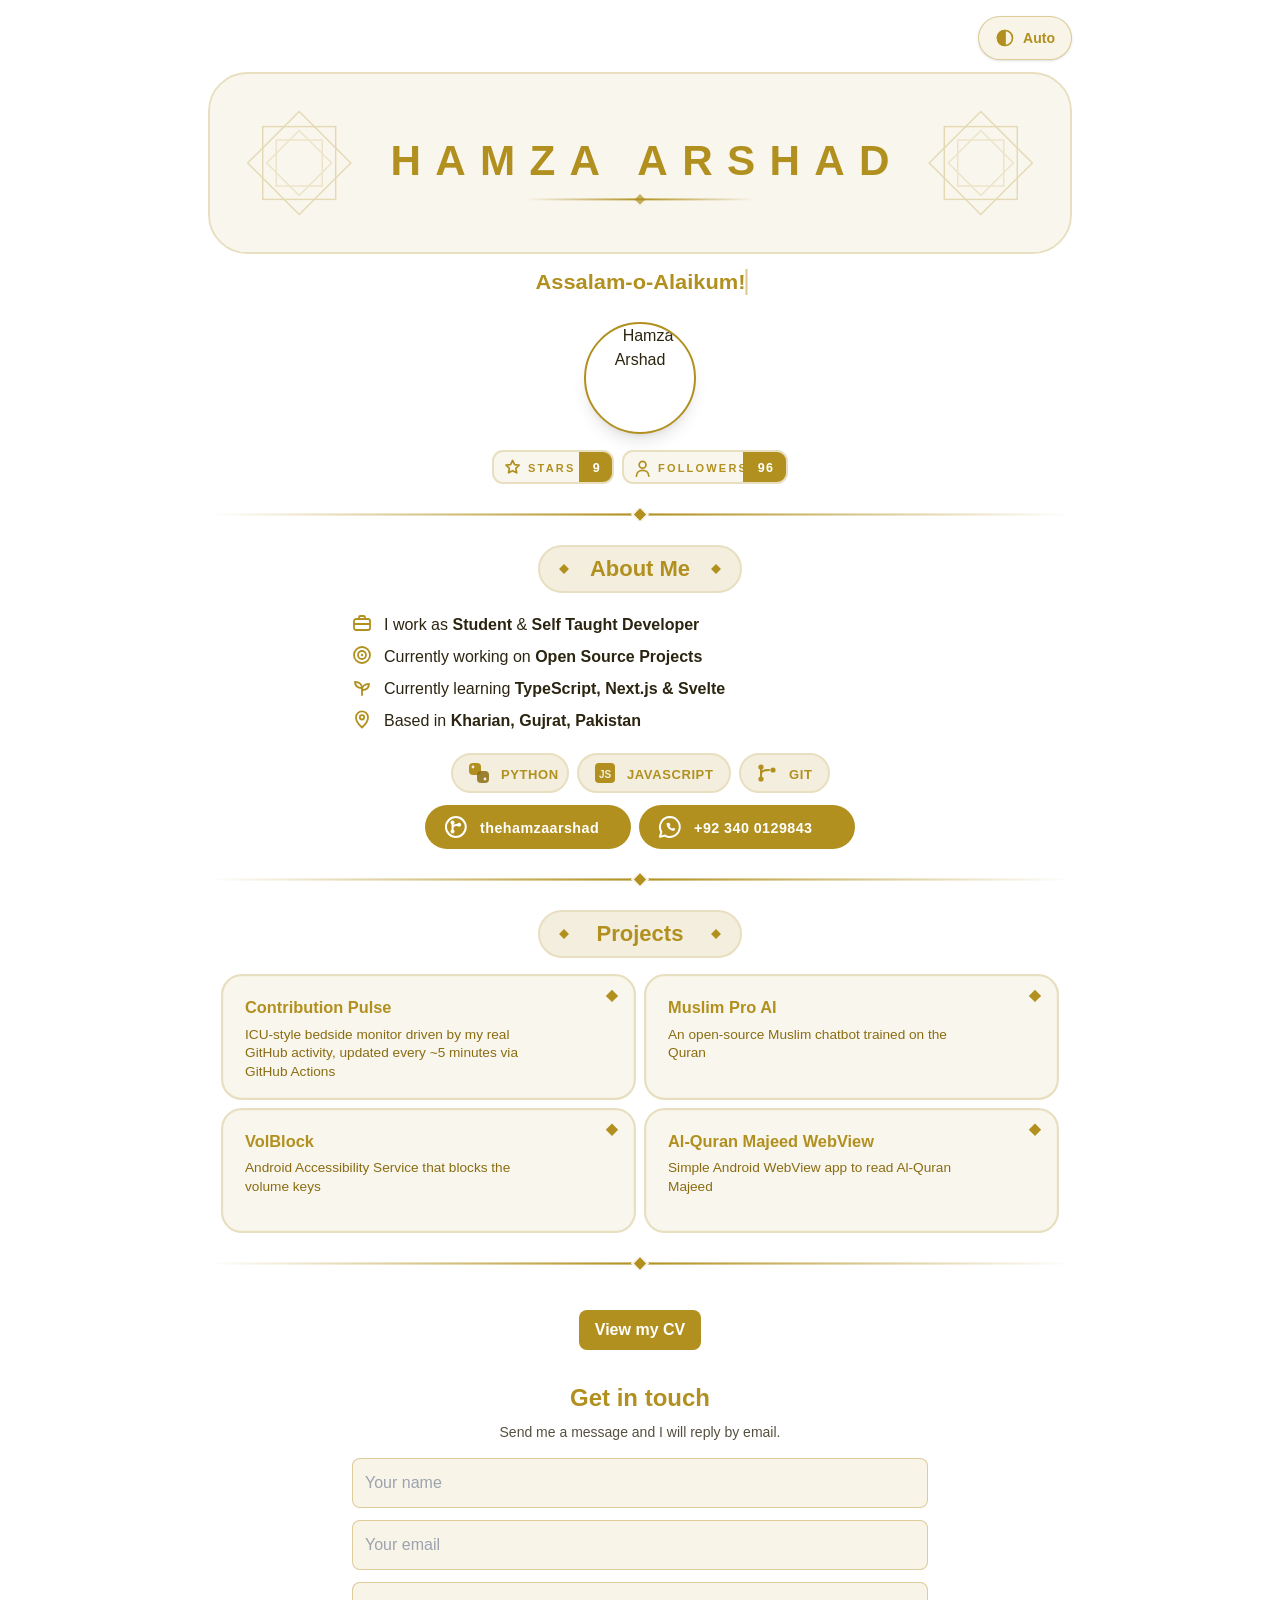
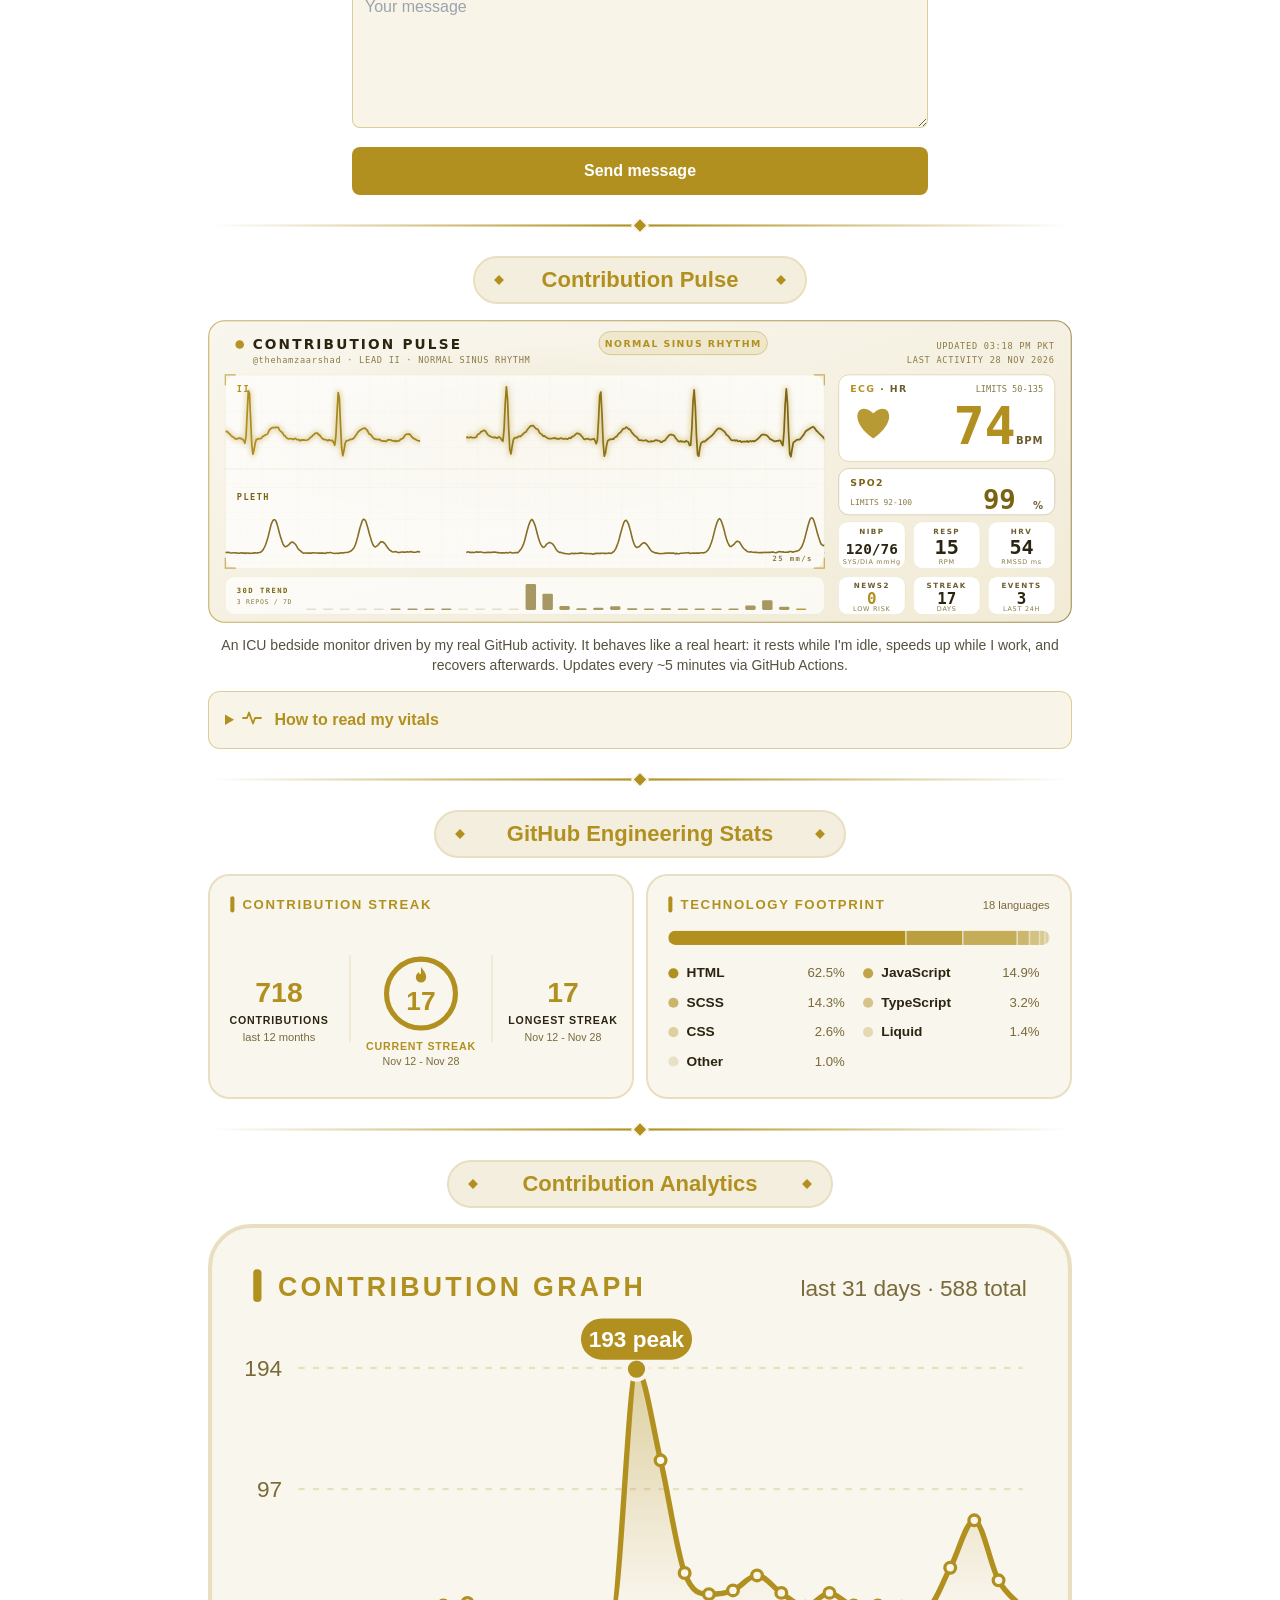
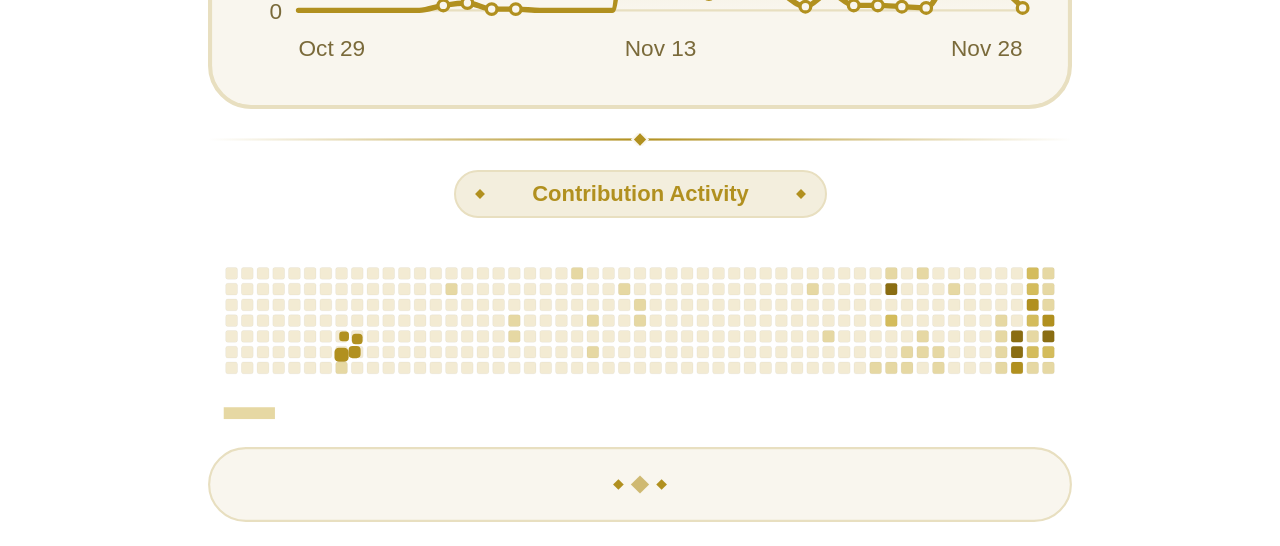
==== commit 732afe98: "deploy thehamzaarshad/thehamzaarshad@036f47dc34bd90903794e6d50be9cdd939d9e2d7" ====
--- a/index.html
+++ b/index.html
@@ -6,13 +6,17 @@
     <meta name="theme-color" content="#ffffff" media="(prefers-color-scheme: light)" />
     <meta name="theme-color" content="#20161F" media="(prefers-color-scheme: dark)" />
     <title>Hamza Arshad</title>
+    <link rel="manifest" href="/manifest.webmanifest" />
+    <link rel="apple-touch-icon" href="/icon-180.png" />
+    <meta name="mobile-web-app-capable" content="yes" />
+    <meta name="apple-mobile-web-app-capable" content="yes" />
     <style>
-      :root { --theme-bg-rgb: 255 255 255; --theme-card-rgb: 248 244 232; --theme-accent-rgb: 177 144 31; --theme-text-rgb: 30 30 30; color-scheme: light; }
+      :root { --theme-bg-rgb: 255 255 255; --theme-card-rgb: 248 244 232; --theme-accent-rgb: 177 144 31; --theme-text-rgb: 43 36 16; color-scheme: light; }
       @media (prefers-color-scheme: dark) {
-        :root:not([data-theme="light"]) { --theme-bg-rgb: 32 22 31; --theme-card-rgb: 44 31 43; --theme-accent-rgb: 220 165 76; --theme-text-rgb: 232 222 200; color-scheme: dark; }
+        :root:not([data-theme="light"]) { --theme-bg-rgb: 32 22 31; --theme-card-rgb: 44 31 43; --theme-accent-rgb: 220 165 76; --theme-text-rgb: 242 230 201; color-scheme: dark; }
       }
-      :root[data-theme="dark"] { --theme-bg-rgb: 32 22 31; --theme-card-rgb: 44 31 43; --theme-accent-rgb: 220 165 76; --theme-text-rgb: 232 222 200; color-scheme: dark; }
-      :root[data-theme="light"] { --theme-bg-rgb: 255 255 255; --theme-card-rgb: 248 244 232; --theme-accent-rgb: 177 144 31; --theme-text-rgb: 30 30 30; color-scheme: light; }
+      :root[data-theme="dark"] { --theme-bg-rgb: 32 22 31; --theme-card-rgb: 44 31 43; --theme-accent-rgb: 220 165 76; --theme-text-rgb: 242 230 201; color-scheme: dark; }
+      :root[data-theme="light"] { --theme-bg-rgb: 255 255 255; --theme-card-rgb: 248 244 232; --theme-accent-rgb: 177 144 31; --theme-text-rgb: 43 36 16; color-scheme: light; }
           .pic-l, .pic-d { }
       :root[data-theme="light"] .pic-d { display: none !important; }
       :root[data-theme="dark"] .pic-l { display: none !important; }
@@ -51,30 +55,42 @@
         }).observe(document, { childList: true, subtree: true });
       })();
     </script>
-    <link href="./_app/immutable/entry/start.Dc4Q7U63.js" rel="modulepreload">
-		<link href="./_app/immutable/chunks/-Yv8PikJ.js" rel="modulepreload">
-		<link href="./_app/immutable/chunks/BukE7bu8.js" rel="modulepreload">
-		<link href="./_app/immutable/entry/app.BlpFe-_C.js" rel="modulepreload">
-		<link href="./_app/immutable/chunks/D8dihYp0.js" rel="modulepreload">
-		<link href="./_app/immutable/nodes/0.DEnhnZ-D.js" rel="modulepreload">
-		<link href="./_app/immutable/nodes/2.BKtLh7Ux.js" rel="modulepreload">
-		<title>Hamza Arshad | Student &amp; Self Taught Developer</title><!-- HEAD_svelte-1uyhy91_START --><meta name="description" content="Assalam-o-Alaikum!"><!-- HEAD_svelte-1uyhy91_END -->
-		<link href="./_app/immutable/assets/0.CP9Kpnkv.css" rel="stylesheet">
+    <script>
+      if ('serviceWorker' in navigator && location.hostname !== 'localhost') {
+        window.addEventListener('load', function () {
+          navigator.serviceWorker.register('/sw.js').catch(function () {});
+        });
+      }
+    </script>
+    <link href="./_app/immutable/entry/start.CNwsMc7J.js" rel="modulepreload">
+		<link href="./_app/immutable/chunks/DFQY-lBE.js" rel="modulepreload">
+		<link href="./_app/immutable/chunks/CtlT7rMh.js" rel="modulepreload">
+		<link href="./_app/immutable/chunks/Bf-sZJEk.js" rel="modulepreload">
+		<link href="./_app/immutable/entry/app.C5HGZVRE.js" rel="modulepreload">
+		<link href="./_app/immutable/chunks/D0iPZkhj.js" rel="modulepreload">
+		<link href="./_app/immutable/chunks/Cqkj3wOs.js" rel="modulepreload">
+		<link href="./_app/immutable/chunks/o7G4LTFi.js" rel="modulepreload">
+		<link href="./_app/immutable/nodes/0.DEumtQ6v.js" rel="modulepreload">
+		<link href="./_app/immutable/chunks/B5Y40uYy.js" rel="modulepreload">
+		<link href="./_app/immutable/nodes/2.DE_qIMIn.js" rel="modulepreload">
+		<link href="./_app/immutable/chunks/CJPG_qFQ.js" rel="modulepreload">
+		<!--1uha8ag--><meta name="description" content="Self-taught developer from Pakistan building open source projects, Android apps and AI tools."/><!----><title>Hamza Arshad | Student &amp; Self Taught Developer</title>
+		<link href="./_app/immutable/assets/0.KOdegmbR.css" rel="stylesheet">
   </head>
   <body data-sveltekit-preload-data="hover">
-    <div style="display: contents">   <main id="main" class="min-h-screen bg-theme-bg text-theme-text"><button type="button" aria-label="Theme: Auto. Tap to change" class="fixed right-3 top-3 z-50 flex h-11 min-w-[44px] items-center justify-center gap-2 rounded-full border border-theme-accent/40 bg-theme-card px-4 text-sm font-semibold text-theme-accent shadow"><svg viewBox="0 0 24 24" class="h-5 w-5" fill="none" stroke="currentColor" stroke-width="2" stroke-linecap="round" stroke-linejoin="round" aria-hidden="true"><circle cx="12" cy="12" r="9"></circle> <path d="M12 3a9 9 0 0 0 0 18z" fill="currentColor"></path></svg> <span>Auto</span></button> <div class="mx-auto max-w-3xl px-4 py-6 text-center"><h1 class="sr-only">Hamza Arshad</h1> <img src="/assets/banner-light.svg" alt="Hamza Arshad" class="pic-l w-full"> <img src="/assets/banner-dark.svg" alt="" aria-hidden="true" class="pic-d w-full"> <img src="/assets/typing-light.svg" alt="Assalam-o-Alaikum!" class="pic-l mx-auto mt-2"> <img src="/assets/typing-dark.svg" alt="" aria-hidden="true" class="pic-d mx-auto mt-2"> <div class="mt-4 flex flex-wrap items-center justify-center gap-2"><a href="https://github.com/thehamzaarshad?tab=repositories"><img src="/assets/stat-stars-light.svg" alt="GitHub stars" class="pic-l "> <img src="/assets/stat-stars-dark.svg" alt="" aria-hidden="true" class="pic-d "></a> <a href="https://github.com/thehamzaarshad?tab=followers"><img src="/assets/stat-followers-light.svg" alt="GitHub followers" class="pic-l "> <img src="/assets/stat-followers-dark.svg" alt="" aria-hidden="true" class="pic-d "></a></div> <img src="/assets/divider-light.svg" alt="" class="pic-l my-6 w-full"> <img src="/assets/divider-dark.svg" alt="" aria-hidden="true" class="pic-d my-6 w-full"> <img src="/assets/heading-about-me-light.svg" alt="About Me" class="pic-l mx-auto h-12"> <img src="/assets/heading-about-me-dark.svg" alt="" aria-hidden="true" class="pic-d mx-auto h-12"> <ul class="mx-auto mt-5 max-w-xl space-y-2 text-left"><li><!-- HTML_TAG_START --><img src="/assets/icon-work-light.svg" alt="" class="pic-l mr-2 inline-block h-5 w-5 align-text-bottom" /><img src="/assets/icon-work-dark.svg" alt="" aria-hidden="true" class="pic-d mr-2 inline-block h-5 w-5 align-text-bottom" /> I work as <b>Student</b> & <b>Self Taught Developer</b><!-- HTML_TAG_END --></li><li><!-- HTML_TAG_START --><img src="/assets/icon-target-light.svg" alt="" class="pic-l mr-2 inline-block h-5 w-5 align-text-bottom" /><img src="/assets/icon-target-dark.svg" alt="" aria-hidden="true" class="pic-d mr-2 inline-block h-5 w-5 align-text-bottom" /> Currently working on <b>Open Source Projects</b><!-- HTML_TAG_END --></li><li><!-- HTML_TAG_START --><img src="/assets/icon-learn-light.svg" alt="" class="pic-l mr-2 inline-block h-5 w-5 align-text-bottom" /><img src="/assets/icon-learn-dark.svg" alt="" aria-hidden="true" class="pic-d mr-2 inline-block h-5 w-5 align-text-bottom" /> Currently learning <b>TypeScript, Next.js & Svelte</b><!-- HTML_TAG_END --></li><li><!-- HTML_TAG_START --><img src="/assets/icon-location-light.svg" alt="" class="pic-l mr-2 inline-block h-5 w-5 align-text-bottom" /><img src="/assets/icon-location-dark.svg" alt="" aria-hidden="true" class="pic-d mr-2 inline-block h-5 w-5 align-text-bottom" /> Based in <b>Kharian, Gujrat, Pakistan</b><!-- HTML_TAG_END --></li></ul> <div class="mt-5 flex flex-wrap items-center justify-center gap-2"><img src="/assets/skill-python-light.svg" alt="Python" class="pic-l h-10"> <img src="/assets/skill-python-dark.svg" alt="" aria-hidden="true" class="pic-d h-10"><img src="/assets/skill-javascript-light.svg" alt="JavaScript" class="pic-l h-10"> <img src="/assets/skill-javascript-dark.svg" alt="" aria-hidden="true" class="pic-d h-10"><img src="/assets/skill-git-light.svg" alt="Git" class="pic-l h-10"> <img src="/assets/skill-git-dark.svg" alt="" aria-hidden="true" class="pic-d h-10"></div> <div class="mt-3 flex flex-wrap items-center justify-center gap-2"><a href="https://github.com/thehamzaarshad"><img src="/assets/social-github-light.svg" alt="Github" class="pic-l h-11"> <img src="/assets/social-github-dark.svg" alt="" aria-hidden="true" class="pic-d h-11"></a><a href="mailto:hamzaofficial4726@gmail.com"><img src="/assets/social-email-light.svg" alt="Email" class="pic-l h-11"> <img src="/assets/social-email-dark.svg" alt="" aria-hidden="true" class="pic-d h-11"></a><a href="https://wa.me/923400129843"><img src="/assets/social-whatsapp-light.svg" alt="Whatsapp" class="pic-l h-11"> <img src="/assets/social-whatsapp-dark.svg" alt="" aria-hidden="true" class="pic-d h-11"></a></div>  <img src="/assets/divider-light.svg" alt="" class="pic-l my-6 w-full"> <img src="/assets/divider-dark.svg" alt="" aria-hidden="true" class="pic-d my-6 w-full"> <img src="/assets/heading-contribution-pulse-light.svg" alt="Contribution Pulse" class="pic-l mx-auto h-12"> <img src="/assets/heading-contribution-pulse-dark.svg" alt="" aria-hidden="true" class="pic-d mx-auto h-12"> <img src="/assets/ecg-light.svg" alt="Contribution Pulse - live ICU-style monitor of my GitHub activity" class="pic-l mt-4 w-full rounded-xl"> <img src="/assets/ecg-dark.svg" alt="" aria-hidden="true" class="pic-d mt-4 w-full rounded-xl"> <p class="mt-3 text-xs text-theme-text/60">An ICU bedside monitor driven by my real GitHub activity. It behaves like a real heart: it rests while I'm idle, speeds up while I work, and recovers afterwards. Updates every ~5 minutes via GitHub Actions.</p> <details class="mt-4 text-left"><summary class="cursor-pointer font-semibold text-theme-accent"><img src="/assets/icon-vitals-light.svg" alt="" class="pic-l mr-2 inline-block h-5 w-5 align-text-bottom"> <img src="/assets/icon-vitals-dark.svg" alt="" aria-hidden="true" class="pic-d mr-2 inline-block h-5 w-5 align-text-bottom">How to read my vitals</summary> <ul class="mt-3 space-y-2 text-sm text-theme-text/80"><li><b>HR (BPM):</b> Live effort. Rests at ~70. Every recent event (push, PR, review, issue) ramps HR up toward ~130 within minutes, and it recovers over ~35 minutes after I stop</li><li><b>SpO2 (%):</b> Oxygen saturation. Healthy 97-99%, dips about 1% at full effort. Consistency (active days) nudges it slightly</li><li><b>NIBP (mmHg):</b> Blood pressure. ~118/76 at rest. Systolic rises up to ~148 while working, diastolic barely moves</li><li><b>RESP (rpm):</b> Breathing. 14 at rest, up to 24 while working. The breathing sway on the ECG follows it</li><li><b>HRV (RMSSD ms):</b> Variability. 35-60 ms at rest depending on consistency, drops while working</li><li><b>NEWS2:</b> Overall early-warning score. The NHS NEWS2 banding applied to HR, SpO2, systolic BP and RR</li></ul> <p class="mt-3 text-sm text-theme-text/80"><!-- HTML_TAG_START --><b>Rhythms:</b> normal sinus rhythm at rest, tachycardia while working hard, then back to normal. After 2+ days of no activity: bradycardia → irregular rhythm (PVCs) → <b>asystole</b> after 7 days with no activity.<!-- HTML_TAG_END --></p> <p class="mt-2 text-sm text-theme-text/80"><!-- HTML_TAG_START --><b>Alarms:</b> NEWS2 5-6 = <i>urgent review</i>, NEWS2 7+ = <i>escalate</i>. The bottom strip shows my last 30 days of contributions.<!-- HTML_TAG_END --></p></details> <img src="/assets/divider-light.svg" alt="" class="pic-l my-6 w-full"> <img src="/assets/divider-dark.svg" alt="" aria-hidden="true" class="pic-d my-6 w-full"> <img src="/assets/heading-github-engineering-stats-light.svg" alt="GitHub Engineering Stats" class="pic-l mx-auto h-12"> <img src="/assets/heading-github-engineering-stats-dark.svg" alt="" aria-hidden="true" class="pic-d mx-auto h-12"> <div class="mt-4 grid items-center gap-3 sm:grid-cols-2"><a href="https://github.com/thehamzaarshad" class="block"><img src="/assets/stat-streak-light.svg" alt="GitHub contribution streak" class="pic-l w-full"> <img src="/assets/stat-streak-dark.svg" alt="" aria-hidden="true" class="pic-d w-full"></a> <a href="https://github.com/thehamzaarshad" class="block"><img src="/assets/stat-langs-light.svg" alt="Most used programming languages" class="pic-l w-full"> <img src="/assets/stat-langs-dark.svg" alt="" aria-hidden="true" class="pic-d w-full"></a></div> <img src="/assets/divider-light.svg" alt="" class="pic-l my-6 w-full"> <img src="/assets/divider-dark.svg" alt="" aria-hidden="true" class="pic-d my-6 w-full"> <img src="/assets/heading-contribution-analytics-light.svg" alt="Contribution Analytics" class="pic-l mx-auto h-12"> <img src="/assets/heading-contribution-analytics-dark.svg" alt="" aria-hidden="true" class="pic-d mx-auto h-12"> <a href="https://github.com/thehamzaarshad" class="mt-4 block"><img src="/assets/stat-graph-light.svg" alt="Contribution graph, last 31 days" class="pic-l w-full"> <img src="/assets/stat-graph-dark.svg" alt="" aria-hidden="true" class="pic-d w-full"></a> <img src="/assets/divider-light.svg" alt="" class="pic-l my-6 w-full"> <img src="/assets/divider-dark.svg" alt="" aria-hidden="true" class="pic-d my-6 w-full"> <img src="/assets/heading-contribution-activity-light.svg" alt="Contribution Activity" class="pic-l mx-auto h-12"> <img src="/assets/heading-contribution-activity-dark.svg" alt="" aria-hidden="true" class="pic-d mx-auto h-12"> <img src="/assets/snake-light.svg" alt="Animated snake eating my GitHub contribution grid" class="pic-l mt-4 w-full"> <img src="/assets/snake-dark.svg" alt="" aria-hidden="true" class="pic-d mt-4 w-full"> <img src="/assets/footer-light.svg" alt="" class="pic-l mt-6 w-full"> <img src="/assets/footer-dark.svg" alt="" aria-hidden="true" class="pic-d mt-6 w-full"></div></main> 
+    <div style="display: contents"><!--[--><!--[0--><!--[--><!--[--><!--[--><main id="main" class="min-h-screen bg-theme-bg text-theme-text"><div class="mx-auto max-w-4xl px-4 pb-6 pt-4 text-center"><div class="mb-3 flex justify-end"><button type="button" aria-label="Theme: Auto. Tap to change" class="relative z-50 flex h-11 min-w-[44px] items-center justify-center gap-2 rounded-full border border-theme-accent/40 bg-theme-card px-4 text-sm font-semibold text-theme-accent shadow"><svg viewBox="0 0 24 24" class="h-5 w-5" fill="none" stroke="currentColor" stroke-width="2" stroke-linecap="round" stroke-linejoin="round" aria-hidden="true"><!--[-1--><circle cx="12" cy="12" r="9"></circle><path d="M12 3a9 9 0 0 0 0 18z" fill="currentColor"></path><!--]--></svg> <span>Auto</span></button><!----></div> <h1 class="sr-only">Hamza Arshad</h1> <img src="/assets/banner-light.svg" alt="Hamza Arshad" class="pic-l w-full"/> <img src="/assets/banner-dark.svg" alt="" aria-hidden="true" class="pic-d w-full"/><!----> <img src="/assets/typing-light.svg" alt="Assalam-o-Alaikum!" class="pic-l mx-auto mt-2"/> <img src="/assets/typing-dark.svg" alt="" aria-hidden="true" class="pic-d mx-auto mt-2"/><!----> <!--[0--><img src="https://github.com/thehamzaarshad.png?size=256" alt="Hamza Arshad" width="112" height="112" loading="lazy" decoding="async" class="mx-auto mt-5 h-28 w-28 rounded-full border-2 border-theme-accent object-cover shadow-lg"/><!--]--> <div class="mt-4 flex flex-wrap items-center justify-center gap-2"><a href="https://github.com/thehamzaarshad?tab=repositories"><img src="/assets/stat-stars-light.svg" alt="GitHub stars" class="pic-l "/> <img src="/assets/stat-stars-dark.svg" alt="" aria-hidden="true" class="pic-d "/><!----></a> <a href="https://github.com/thehamzaarshad?tab=followers"><img src="/assets/stat-followers-light.svg" alt="GitHub followers" class="pic-l "/> <img src="/assets/stat-followers-dark.svg" alt="" aria-hidden="true" class="pic-d "/><!----></a></div> <img src="/assets/divider-light.svg" alt="" class="pic-l my-6 w-full"/> <img src="/assets/divider-dark.svg" alt="" aria-hidden="true" class="pic-d my-6 w-full"/><!----> <img src="/assets/heading-about-me-light.svg" alt="About Me" class="pic-l mx-auto h-12"/> <img src="/assets/heading-about-me-dark.svg" alt="" aria-hidden="true" class="pic-d mx-auto h-12"/><!----> <ul class="mx-auto mt-5 max-w-xl space-y-2 text-left"><!--[--><li style="padding-left:2rem;text-indent:-2rem"><!----><img src="/assets/icon-work-light.svg" alt="" class="pic-l mr-3 inline-block h-5 w-5 align-text-bottom" /><img src="/assets/icon-work-dark.svg" alt="" aria-hidden="true" class="pic-d mr-3 inline-block h-5 w-5 align-text-bottom" />I work as <b>Student</b> & <b>Self Taught Developer</b><!----></li><li style="padding-left:2rem;text-indent:-2rem"><!----><img src="/assets/icon-target-light.svg" alt="" class="pic-l mr-3 inline-block h-5 w-5 align-text-bottom" /><img src="/assets/icon-target-dark.svg" alt="" aria-hidden="true" class="pic-d mr-3 inline-block h-5 w-5 align-text-bottom" />Currently working on <b>Open Source Projects</b><!----></li><li style="padding-left:2rem;text-indent:-2rem"><!----><img src="/assets/icon-learn-light.svg" alt="" class="pic-l mr-3 inline-block h-5 w-5 align-text-bottom" /><img src="/assets/icon-learn-dark.svg" alt="" aria-hidden="true" class="pic-d mr-3 inline-block h-5 w-5 align-text-bottom" />Currently learning <b>TypeScript, Next.js & Svelte</b><!----></li><li style="padding-left:2rem;text-indent:-2rem"><!----><img src="/assets/icon-location-light.svg" alt="" class="pic-l mr-3 inline-block h-5 w-5 align-text-bottom" /><img src="/assets/icon-location-dark.svg" alt="" aria-hidden="true" class="pic-d mr-3 inline-block h-5 w-5 align-text-bottom" />Based in <b>Kharian, Gujrat, Pakistan</b><!----></li><!--]--></ul> <div class="mt-5 flex flex-wrap items-center justify-center gap-2"><!--[--><img src="/assets/skill-python-light.svg" alt="Python" class="pic-l h-10"/> <img src="/assets/skill-python-dark.svg" alt="" aria-hidden="true" class="pic-d h-10"/><img src="/assets/skill-javascript-light.svg" alt="JavaScript" class="pic-l h-10"/> <img src="/assets/skill-javascript-dark.svg" alt="" aria-hidden="true" class="pic-d h-10"/><img src="/assets/skill-git-light.svg" alt="Git" class="pic-l h-10"/> <img src="/assets/skill-git-dark.svg" alt="" aria-hidden="true" class="pic-d h-10"/><!--]--></div> <div class="mt-3 flex flex-wrap items-center justify-center gap-2"><!--[--><!--[0--><a href="https://github.com/thehamzaarshad"><img src="/assets/social-github-light.svg" alt="Github" class="pic-l h-11"/> <img src="/assets/social-github-dark.svg" alt="" aria-hidden="true" class="pic-d h-11"/><!----></a><!--]--><!--[0--><a href="https://wa.me/923400129843"><img src="/assets/social-whatsapp-light.svg" alt="Whatsapp" class="pic-l h-11"/> <img src="/assets/social-whatsapp-dark.svg" alt="" aria-hidden="true" class="pic-d h-11"/><!----></a><!--]--><!--]--></div> <!--[--><img src="/assets/divider-light.svg" alt="" class="pic-l my-6 w-full"/> <img src="/assets/divider-dark.svg" alt="" aria-hidden="true" class="pic-d my-6 w-full"/><!----> <img src="/assets/heading-sec-projects-light.svg" alt="Projects" class="pic-l mx-auto h-12"/> <img src="/assets/heading-sec-projects-dark.svg" alt="" aria-hidden="true" class="pic-d mx-auto h-12"/><!----> <!--[0--><div class="mt-4 flex flex-wrap justify-center gap-2"><!--[--><!--[0--><a href="https://github.com/thehamzaarshad/thehamzaarshad" class="block w-full sm:w-[48%]"><img src="/assets/card-projects-0-light.svg" alt="Contribution Pulse" class="pic-l w-full"/> <img src="/assets/card-projects-0-dark.svg" alt="" aria-hidden="true" class="pic-d w-full"/><!----></a><!--]--><!--[0--><a href="https://github.com/thehamzaarshad/muslim-pro-ai" class="block w-full sm:w-[48%]"><img src="/assets/card-projects-1-light.svg" alt="Muslim Pro AI" class="pic-l w-full"/> <img src="/assets/card-projects-1-dark.svg" alt="" aria-hidden="true" class="pic-d w-full"/><!----></a><!--]--><!--[0--><a href="https://github.com/thehamzaarshad/volblock" class="block w-full sm:w-[48%]"><img src="/assets/card-projects-2-light.svg" alt="VolBlock" class="pic-l w-full"/> <img src="/assets/card-projects-2-dark.svg" alt="" aria-hidden="true" class="pic-d w-full"/><!----></a><!--]--><!--[0--><a href="https://github.com/thehamzaarshad/al-quran-majeed-webview" class="block w-full sm:w-[48%]"><img src="/assets/card-projects-3-light.svg" alt="Al-Quran Majeed WebView" class="pic-l w-full"/> <img src="/assets/card-projects-3-dark.svg" alt="" aria-hidden="true" class="pic-d w-full"/><!----></a><!--]--><!--]--></div><!--]--><!--]--> <img src="/assets/divider-light.svg" alt="" class="pic-l my-6 w-full"/> <img src="/assets/divider-dark.svg" alt="" aria-hidden="true" class="pic-d my-6 w-full"/><!----> <a href="/cv" class="mb-6 mt-4 inline-block rounded-lg bg-theme-accent px-4 py-2 font-semibold text-theme-bg">View my CV</a> <section id="contact" class="mt-2 text-left"><h2 class="text-center text-2xl font-bold text-theme-accent">Get in touch</h2> <p class="mt-2 text-center text-sm text-theme-text/80">Send me a message and I will reply by email.</p> <form class="mx-auto mt-4 max-w-xl space-y-3"><input type="text" value="" required="" maxlength="100" placeholder="Your name" aria-label="Your name" class="w-full rounded-lg border border-theme-accent/40 bg-theme-card p-3 text-theme-text"/> <input type="email" value="" required="" maxlength="200" placeholder="Your email" aria-label="Your email" class="w-full rounded-lg border border-theme-accent/40 bg-theme-card p-3 text-theme-text"/> <textarea required="" minlength="5" maxlength="2000" rows="5" placeholder="Your message" aria-label="Your message" class="w-full rounded-lg border border-theme-accent/40 bg-theme-card p-3 text-theme-text"></textarea> <input type="text" value="" tabindex="-1" autocomplete="off" aria-hidden="true" style="position:absolute;left:-9999px"/> <button type="submit" class="w-full rounded-lg bg-theme-accent px-4 py-3 font-semibold text-theme-bg disabled:opacity-60">Send message</button> <!--[-1--><!--]--></form> <img src="/assets/divider-light.svg" alt="" class="pic-l my-6 w-full"/> <img src="/assets/divider-dark.svg" alt="" aria-hidden="true" class="pic-d my-6 w-full"/><!----></section><!----> <img src="/assets/heading-contribution-pulse-light.svg" alt="Contribution Pulse" class="pic-l mx-auto h-12"/> <img src="/assets/heading-contribution-pulse-dark.svg" alt="" aria-hidden="true" class="pic-d mx-auto h-12"/><!----> <img src="/assets/ecg-light.svg" alt="Contribution Pulse - live ICU-style monitor of my GitHub activity" class="pic-l mt-4 w-full rounded-xl"/> <img src="/assets/ecg-dark.svg" alt="" aria-hidden="true" class="pic-d mt-4 w-full rounded-xl"/><!----> <p class="mt-3 text-sm text-theme-text/80">An ICU bedside monitor driven by my real GitHub activity. It behaves like a real heart: it rests while I'm idle, speeds up while I work, and recovers afterwards. Updates every ~5 minutes via GitHub Actions.</p> <details class="mt-4 rounded-xl border border-theme-accent/40 bg-theme-card p-4 text-left"><summary class="cursor-pointer font-semibold text-theme-accent"><img src="/assets/icon-vitals-light.svg" alt="" class="pic-l mr-2 inline-block h-5 w-5 align-text-bottom"/> <img src="/assets/icon-vitals-dark.svg" alt="" aria-hidden="true" class="pic-d mr-2 inline-block h-5 w-5 align-text-bottom"/><!---->How to read my vitals</summary> <!--[-1--><!--]--> <ul class="mt-3 space-y-2"><!--[--><li class="rounded-lg border border-theme-accent/20 p-3"><div class="flex items-baseline justify-between gap-3"><span class="font-semibold">HR (BPM)</span> <!--[-1--><!--]--></div> <p class="mt-1 text-sm text-theme-text/80">Live effort. Rests at ~70. Every recent event (push, PR, review, issue) ramps HR up toward ~130 within minutes, and it recovers over ~35 minutes after I stop</p></li><li class="rounded-lg border border-theme-accent/20 p-3"><div class="flex items-baseline justify-between gap-3"><span class="font-semibold">SpO2 (%)</span> <!--[-1--><!--]--></div> <p class="mt-1 text-sm text-theme-text/80">Oxygen saturation. Healthy 97-99%, dips about 1% at full effort. Consistency (active days) nudges it slightly</p></li><li class="rounded-lg border border-theme-accent/20 p-3"><div class="flex items-baseline justify-between gap-3"><span class="font-semibold">NIBP (mmHg)</span> <!--[-1--><!--]--></div> <p class="mt-1 text-sm text-theme-text/80">Blood pressure. ~118/76 at rest. Systolic rises up to ~148 while working, diastolic barely moves</p></li><li class="rounded-lg border border-theme-accent/20 p-3"><div class="flex items-baseline justify-between gap-3"><span class="font-semibold">RESP (rpm)</span> <!--[-1--><!--]--></div> <p class="mt-1 text-sm text-theme-text/80">Breathing. 14 at rest, up to 24 while working. The breathing sway on the ECG follows it</p></li><li class="rounded-lg border border-theme-accent/20 p-3"><div class="flex items-baseline justify-between gap-3"><span class="font-semibold">HRV (RMSSD ms)</span> <!--[-1--><!--]--></div> <p class="mt-1 text-sm text-theme-text/80">Variability. 35-60 ms at rest depending on consistency, drops while working</p></li><li class="rounded-lg border border-theme-accent/20 p-3"><div class="flex items-baseline justify-between gap-3"><span class="font-semibold">NEWS2</span> <!--[-1--><!--]--></div> <p class="mt-1 text-sm text-theme-text/80">Overall early-warning score. The NHS NEWS2 banding applied to HR, SpO2, systolic BP and RR</p></li><!--]--></ul> <!--[0--><p class="mt-3 text-sm text-theme-text/80"><!----><b>Rhythms:</b> normal sinus rhythm at rest, tachycardia while working hard, then back to normal. After 2+ days of no activity: bradycardia → irregular rhythm (PVCs) → <b>asystole</b> after 7 days with no activity.<!----></p><!--]--> <!--[0--><p class="mt-2 text-sm text-theme-text/80"><!----><b>Alarms:</b> NEWS2 5-6 = <i>urgent review</i>, NEWS2 7+ = <i>escalate</i>. The bottom strip shows my last 30 days of contributions.<!----></p><!--]--></details> <img src="/assets/divider-light.svg" alt="" class="pic-l my-6 w-full"/> <img src="/assets/divider-dark.svg" alt="" aria-hidden="true" class="pic-d my-6 w-full"/><!----> <img src="/assets/heading-github-engineering-stats-light.svg" alt="GitHub Engineering Stats" class="pic-l mx-auto h-12"/> <img src="/assets/heading-github-engineering-stats-dark.svg" alt="" aria-hidden="true" class="pic-d mx-auto h-12"/><!----> <div class="mt-4 grid items-stretch gap-3 sm:grid-cols-2"><a href="https://github.com/thehamzaarshad" class="block"><img src="/assets/stat-streak-light.svg" alt="GitHub contribution streak" class="pic-l w-full"/> <img src="/assets/stat-streak-dark.svg" alt="" aria-hidden="true" class="pic-d w-full"/><!----></a> <a href="https://github.com/thehamzaarshad" class="block"><img src="/assets/stat-langs-light.svg" alt="Most used programming languages" class="pic-l w-full"/> <img src="/assets/stat-langs-dark.svg" alt="" aria-hidden="true" class="pic-d w-full"/><!----></a></div> <img src="/assets/divider-light.svg" alt="" class="pic-l my-6 w-full"/> <img src="/assets/divider-dark.svg" alt="" aria-hidden="true" class="pic-d my-6 w-full"/><!----> <img src="/assets/heading-contribution-analytics-light.svg" alt="Contribution Analytics" class="pic-l mx-auto h-12"/> <img src="/assets/heading-contribution-analytics-dark.svg" alt="" aria-hidden="true" class="pic-d mx-auto h-12"/><!----> <a href="https://github.com/thehamzaarshad" class="mt-4 block"><img src="/assets/stat-graph-light.svg" alt="Contribution graph, last 31 days" class="pic-l w-full"/> <img src="/assets/stat-graph-dark.svg" alt="" aria-hidden="true" class="pic-d w-full"/><!----></a> <img src="/assets/divider-light.svg" alt="" class="pic-l my-6 w-full"/> <img src="/assets/divider-dark.svg" alt="" aria-hidden="true" class="pic-d my-6 w-full"/><!----> <img src="/assets/heading-contribution-activity-light.svg" alt="Contribution Activity" class="pic-l mx-auto h-12"/> <img src="/assets/heading-contribution-activity-dark.svg" alt="" aria-hidden="true" class="pic-d mx-auto h-12"/><!----> <img src="/assets/snake-light.svg" alt="Animated snake eating my GitHub contribution grid" class="pic-l mt-4 w-full"/> <img src="/assets/snake-dark.svg" alt="" aria-hidden="true" class="pic-d mt-4 w-full"/><!----> <img src="/assets/footer-light.svg" alt="" class="pic-l mt-6 w-full"/> <img src="/assets/footer-dark.svg" alt="" aria-hidden="true" class="pic-d mt-6 w-full"/><!----></div></main><!--]--><!--]--><!--]--><!--]--> <!--[-1--><!--]--><!--]-->
 			
 			<script>
 				{
-					__sveltekit_d5ily6 = {
+					__sveltekit_15stqri = {
 						base: new URL(".", location).pathname.slice(0, -1)
 					};
 
 					const element = document.currentScript.parentElement;
 
 					Promise.all([
-						import("./_app/immutable/entry/start.Dc4Q7U63.js"),
-						import("./_app/immutable/entry/app.BlpFe-_C.js")
+						import("./_app/immutable/entry/start.CNwsMc7J.js"),
+						import("./_app/immutable/entry/app.C5HGZVRE.js")
 					]).then(([kit, app]) => {
 						kit.start(app, element, {
 							node_ids: [0, 2],
--- a/_app/immutable/assets/0.KOdegmbR.css
+++ b/_app/immutable/assets/0.KOdegmbR.css
@@ -0,0 +1 @@
+*,:before,:after{--tw-border-spacing-x: 0;--tw-border-spacing-y: 0;--tw-translate-x: 0;--tw-translate-y: 0;--tw-rotate: 0;--tw-skew-x: 0;--tw-skew-y: 0;--tw-scale-x: 1;--tw-scale-y: 1;--tw-pan-x: ;--tw-pan-y: ;--tw-pinch-zoom: ;--tw-scroll-snap-strictness: proximity;--tw-gradient-from-position: ;--tw-gradient-via-position: ;--tw-gradient-to-position: ;--tw-ordinal: ;--tw-slashed-zero: ;--tw-numeric-figure: ;--tw-numeric-spacing: ;--tw-numeric-fraction: ;--tw-ring-inset: ;--tw-ring-offset-width: 0px;--tw-ring-offset-color: #fff;--tw-ring-color: rgb(59 130 246 / .5);--tw-ring-offset-shadow: 0 0 #0000;--tw-ring-shadow: 0 0 #0000;--tw-shadow: 0 0 #0000;--tw-shadow-colored: 0 0 #0000;--tw-blur: ;--tw-brightness: ;--tw-contrast: ;--tw-grayscale: ;--tw-hue-rotate: ;--tw-invert: ;--tw-saturate: ;--tw-sepia: ;--tw-drop-shadow: ;--tw-backdrop-blur: ;--tw-backdrop-brightness: ;--tw-backdrop-contrast: ;--tw-backdrop-grayscale: ;--tw-backdrop-hue-rotate: ;--tw-backdrop-invert: ;--tw-backdrop-opacity: ;--tw-backdrop-saturate: ;--tw-backdrop-sepia: ;--tw-contain-size: ;--tw-contain-layout: ;--tw-contain-paint: ;--tw-contain-style: }::backdrop{--tw-border-spacing-x: 0;--tw-border-spacing-y: 0;--tw-translate-x: 0;--tw-translate-y: 0;--tw-rotate: 0;--tw-skew-x: 0;--tw-skew-y: 0;--tw-scale-x: 1;--tw-scale-y: 1;--tw-pan-x: ;--tw-pan-y: ;--tw-pinch-zoom: ;--tw-scroll-snap-strictness: proximity;--tw-gradient-from-position: ;--tw-gradient-via-position: ;--tw-gradient-to-position: ;--tw-ordinal: ;--tw-slashed-zero: ;--tw-numeric-figure: ;--tw-numeric-spacing: ;--tw-numeric-fraction: ;--tw-ring-inset: ;--tw-ring-offset-width: 0px;--tw-ring-offset-color: #fff;--tw-ring-color: rgb(59 130 246 / .5);--tw-ring-offset-shadow: 0 0 #0000;--tw-ring-shadow: 0 0 #0000;--tw-shadow: 0 0 #0000;--tw-shadow-colored: 0 0 #0000;--tw-blur: ;--tw-brightness: ;--tw-contrast: ;--tw-grayscale: ;--tw-hue-rotate: ;--tw-invert: ;--tw-saturate: ;--tw-sepia: ;--tw-drop-shadow: ;--tw-backdrop-blur: ;--tw-backdrop-brightness: ;--tw-backdrop-contrast: ;--tw-backdrop-grayscale: ;--tw-backdrop-hue-rotate: ;--tw-backdrop-invert: ;--tw-backdrop-opacity: ;--tw-backdrop-saturate: ;--tw-backdrop-sepia: ;--tw-contain-size: ;--tw-contain-layout: ;--tw-contain-paint: ;--tw-contain-style: }*,:before,:after{box-sizing:border-box;border-width:0;border-style:solid;border-color:#e5e7eb}:before,:after{--tw-content: ""}html,:host{line-height:1.5;-webkit-text-size-adjust:100%;-moz-tab-size:4;-o-tab-size:4;tab-size:4;font-family:ui-sans-serif,system-ui,sans-serif,"Apple Color Emoji","Segoe UI Emoji",Segoe UI Symbol,"Noto Color Emoji";font-feature-settings:normal;font-variation-settings:normal;-webkit-tap-highlight-color:transparent}body{margin:0;line-height:inherit}hr{height:0;color:inherit;border-top-width:1px}abbr:where([title]){-webkit-text-decoration:underline dotted;text-decoration:underline dotted}h1,h2,h3,h4,h5,h6{font-size:inherit;font-weight:inherit}a{color:inherit;text-decoration:inherit}b,strong{font-weight:bolder}code,kbd,samp,pre{font-family:ui-monospace,SFMono-Regular,Menlo,Monaco,Consolas,Liberation Mono,Courier New,monospace;font-feature-settings:normal;font-variation-settings:normal;font-size:1em}small{font-size:80%}sub,sup{font-size:75%;line-height:0;position:relative;vertical-align:baseline}sub{bottom:-.25em}sup{top:-.5em}table{text-indent:0;border-color:inherit;border-collapse:collapse}button,input,optgroup,select,textarea{font-family:inherit;font-feature-settings:inherit;font-variation-settings:inherit;font-size:100%;font-weight:inherit;line-height:inherit;letter-spacing:inherit;color:inherit;margin:0;padding:0}button,select{text-transform:none}button,input:where([type=button]),input:where([type=reset]),input:where([type=submit]){-webkit-appearance:button;background-color:transparent;background-image:none}:-moz-focusring{outline:auto}:-moz-ui-invalid{box-shadow:none}progress{vertical-align:baseline}::-webkit-inner-spin-button,::-webkit-outer-spin-button{height:auto}[type=search]{-webkit-appearance:textfield;outline-offset:-2px}::-webkit-search-decoration{-webkit-appearance:none}::-webkit-file-upload-button{-webkit-appearance:button;font:inherit}summary{display:list-item}blockquote,dl,dd,h1,h2,h3,h4,h5,h6,hr,figure,p,pre{margin:0}fieldset{margin:0;padding:0}legend{padding:0}ol,ul,menu{list-style:none;margin:0;padding:0}dialog{padding:0}textarea{resize:vertical}input::-moz-placeholder,textarea::-moz-placeholder{opacity:1;color:#9ca3af}input::placeholder,textarea::placeholder{opacity:1;color:#9ca3af}button,[role=button]{cursor:pointer}:disabled{cursor:default}img,svg,video,canvas,audio,iframe,embed,object{display:block;vertical-align:middle}img,video{max-width:100%;height:auto}[hidden]:where(:not([hidden=until-found])){display:none}.sr-only{position:absolute;width:1px;height:1px;padding:0;margin:-1px;overflow:hidden;clip:rect(0,0,0,0);white-space:nowrap;border-width:0}.relative{position:relative}.z-50{z-index:50}.mx-auto{margin-left:auto;margin-right:auto}.my-6{margin-top:1.5rem;margin-bottom:1.5rem}.mb-3{margin-bottom:.75rem}.mb-6{margin-bottom:1.5rem}.mr-1{margin-right:.25rem}.mr-2{margin-right:.5rem}.mr-3{margin-right:.75rem}.mt-1{margin-top:.25rem}.mt-2{margin-top:.5rem}.mt-3{margin-top:.75rem}.mt-4{margin-top:1rem}.mt-5{margin-top:1.25rem}.mt-6{margin-top:1.5rem}.block{display:block}.inline-block{display:inline-block}.flex{display:flex}.grid{display:grid}.contents{display:contents}.hidden{display:none}.h-10{height:2.5rem}.h-11{height:2.75rem}.h-12{height:3rem}.h-28{height:7rem}.h-4{height:1rem}.h-5{height:1.25rem}.min-h-screen{min-height:100vh}.w-28{width:7rem}.w-4{width:1rem}.w-5{width:1.25rem}.w-full{width:100%}.min-w-\[44px\]{min-width:44px}.max-w-4xl{max-width:56rem}.max-w-md{max-width:28rem}.max-w-xl{max-width:36rem}.cursor-pointer{cursor:pointer}.flex-wrap{flex-wrap:wrap}.items-center{align-items:center}.items-baseline{align-items:baseline}.items-stretch{align-items:stretch}.justify-end{justify-content:flex-end}.justify-center{justify-content:center}.justify-between{justify-content:space-between}.gap-2{gap:.5rem}.gap-3{gap:.75rem}.space-y-2>:not([hidden])~:not([hidden]){--tw-space-y-reverse: 0;margin-top:calc(.5rem * calc(1 - var(--tw-space-y-reverse)));margin-bottom:calc(.5rem * var(--tw-space-y-reverse))}.space-y-3>:not([hidden])~:not([hidden]){--tw-space-y-reverse: 0;margin-top:calc(.75rem * calc(1 - var(--tw-space-y-reverse)));margin-bottom:calc(.75rem * var(--tw-space-y-reverse))}.rounded-2xl{border-radius:1rem}.rounded-full{border-radius:9999px}.rounded-lg{border-radius:.5rem}.rounded-xl{border-radius:.75rem}.border{border-width:1px}.border-2{border-width:2px}.border-theme-accent{--tw-border-opacity: 1;border-color:rgb(var(--theme-accent-rgb) / var(--tw-border-opacity, 1))}.border-theme-accent\/20{border-color:rgb(var(--theme-accent-rgb) / .2)}.border-theme-accent\/40{border-color:rgb(var(--theme-accent-rgb) / .4)}.bg-theme-accent{--tw-bg-opacity: 1;background-color:rgb(var(--theme-accent-rgb) / var(--tw-bg-opacity, 1))}.bg-theme-bg{--tw-bg-opacity: 1;background-color:rgb(var(--theme-bg-rgb) / var(--tw-bg-opacity, 1))}.bg-theme-card{--tw-bg-opacity: 1;background-color:rgb(var(--theme-card-rgb) / var(--tw-bg-opacity, 1))}.object-cover{-o-object-fit:cover;object-fit:cover}.p-3{padding:.75rem}.p-4{padding:1rem}.p-7{padding:1.75rem}.px-4{padding-left:1rem;padding-right:1rem}.py-2{padding-top:.5rem;padding-bottom:.5rem}.py-3{padding-top:.75rem;padding-bottom:.75rem}.pb-6{padding-bottom:1.5rem}.pt-2{padding-top:.5rem}.pt-4{padding-top:1rem}.text-left{text-align:left}.text-center{text-align:center}.align-text-bottom{vertical-align:text-bottom}.text-2xl{font-size:1.5rem;line-height:2rem}.text-sm{font-size:.875rem;line-height:1.25rem}.text-xl{font-size:1.25rem;line-height:1.75rem}.text-xs{font-size:.75rem;line-height:1rem}.font-bold{font-weight:700}.font-semibold{font-weight:600}.uppercase{text-transform:uppercase}.tabular-nums{--tw-numeric-spacing: tabular-nums;font-variant-numeric:var(--tw-ordinal) var(--tw-slashed-zero) var(--tw-numeric-figure) var(--tw-numeric-spacing) var(--tw-numeric-fraction)}.text-theme-accent{--tw-text-opacity: 1;color:rgb(var(--theme-accent-rgb) / var(--tw-text-opacity, 1))}.text-theme-bg{--tw-text-opacity: 1;color:rgb(var(--theme-bg-rgb) / var(--tw-text-opacity, 1))}.text-theme-text{--tw-text-opacity: 1;color:rgb(var(--theme-text-rgb) / var(--tw-text-opacity, 1))}.text-theme-text\/80{color:rgb(var(--theme-text-rgb) / .8)}.underline{text-decoration-line:underline}.opacity-70{opacity:.7}.shadow{--tw-shadow: 0 1px 3px 0 rgb(0 0 0 / .1), 0 1px 2px -1px rgb(0 0 0 / .1);--tw-shadow-colored: 0 1px 3px 0 var(--tw-shadow-color), 0 1px 2px -1px var(--tw-shadow-color);box-shadow:var(--tw-ring-offset-shadow, 0 0 #0000),var(--tw-ring-shadow, 0 0 #0000),var(--tw-shadow)}.shadow-lg{--tw-shadow: 0 10px 15px -3px rgb(0 0 0 / .1), 0 4px 6px -4px rgb(0 0 0 / .1);--tw-shadow-colored: 0 10px 15px -3px var(--tw-shadow-color), 0 4px 6px -4px var(--tw-shadow-color);box-shadow:var(--tw-ring-offset-shadow, 0 0 #0000),var(--tw-ring-shadow, 0 0 #0000),var(--tw-shadow)}.filter{filter:var(--tw-blur) var(--tw-brightness) var(--tw-contrast) var(--tw-grayscale) var(--tw-hue-rotate) var(--tw-invert) var(--tw-saturate) var(--tw-sepia) var(--tw-drop-shadow)}.transition{transition-property:color,background-color,border-color,text-decoration-color,fill,stroke,opacity,box-shadow,transform,filter,backdrop-filter;transition-timing-function:cubic-bezier(.4,0,.2,1);transition-duration:.15s}body{background-color:rgb(var(--theme-bg-rgb));color:rgb(var(--theme-text-rgb));transition:background-color .2s,color .2s}::-webkit-scrollbar{width:10px}::-webkit-scrollbar-thumb{background:rgb(var(--theme-accent-rgb));border-radius:15px}:focus-visible{outline:3px solid rgb(var(--theme-accent-rgb));outline-offset:3px;border-radius:6px}@media (prefers-reduced-motion: reduce){*,*:before,*:after{animation-duration:.01ms!important;animation-iteration-count:1!important;transition-duration:.01ms!important;scroll-behavior:auto!important}}body{font-family:Poppins,Segoe UI,Helvetica,Arial,sans-serif}.disabled\:opacity-60:disabled{opacity:.6}@media (min-width: 640px){.sm\:w-\[48\%\]{width:48%}.sm\:grid-cols-2{grid-template-columns:repeat(2,minmax(0,1fr))}}@media (min-width: 768px){.md\:inline-block{display:inline-block}}
